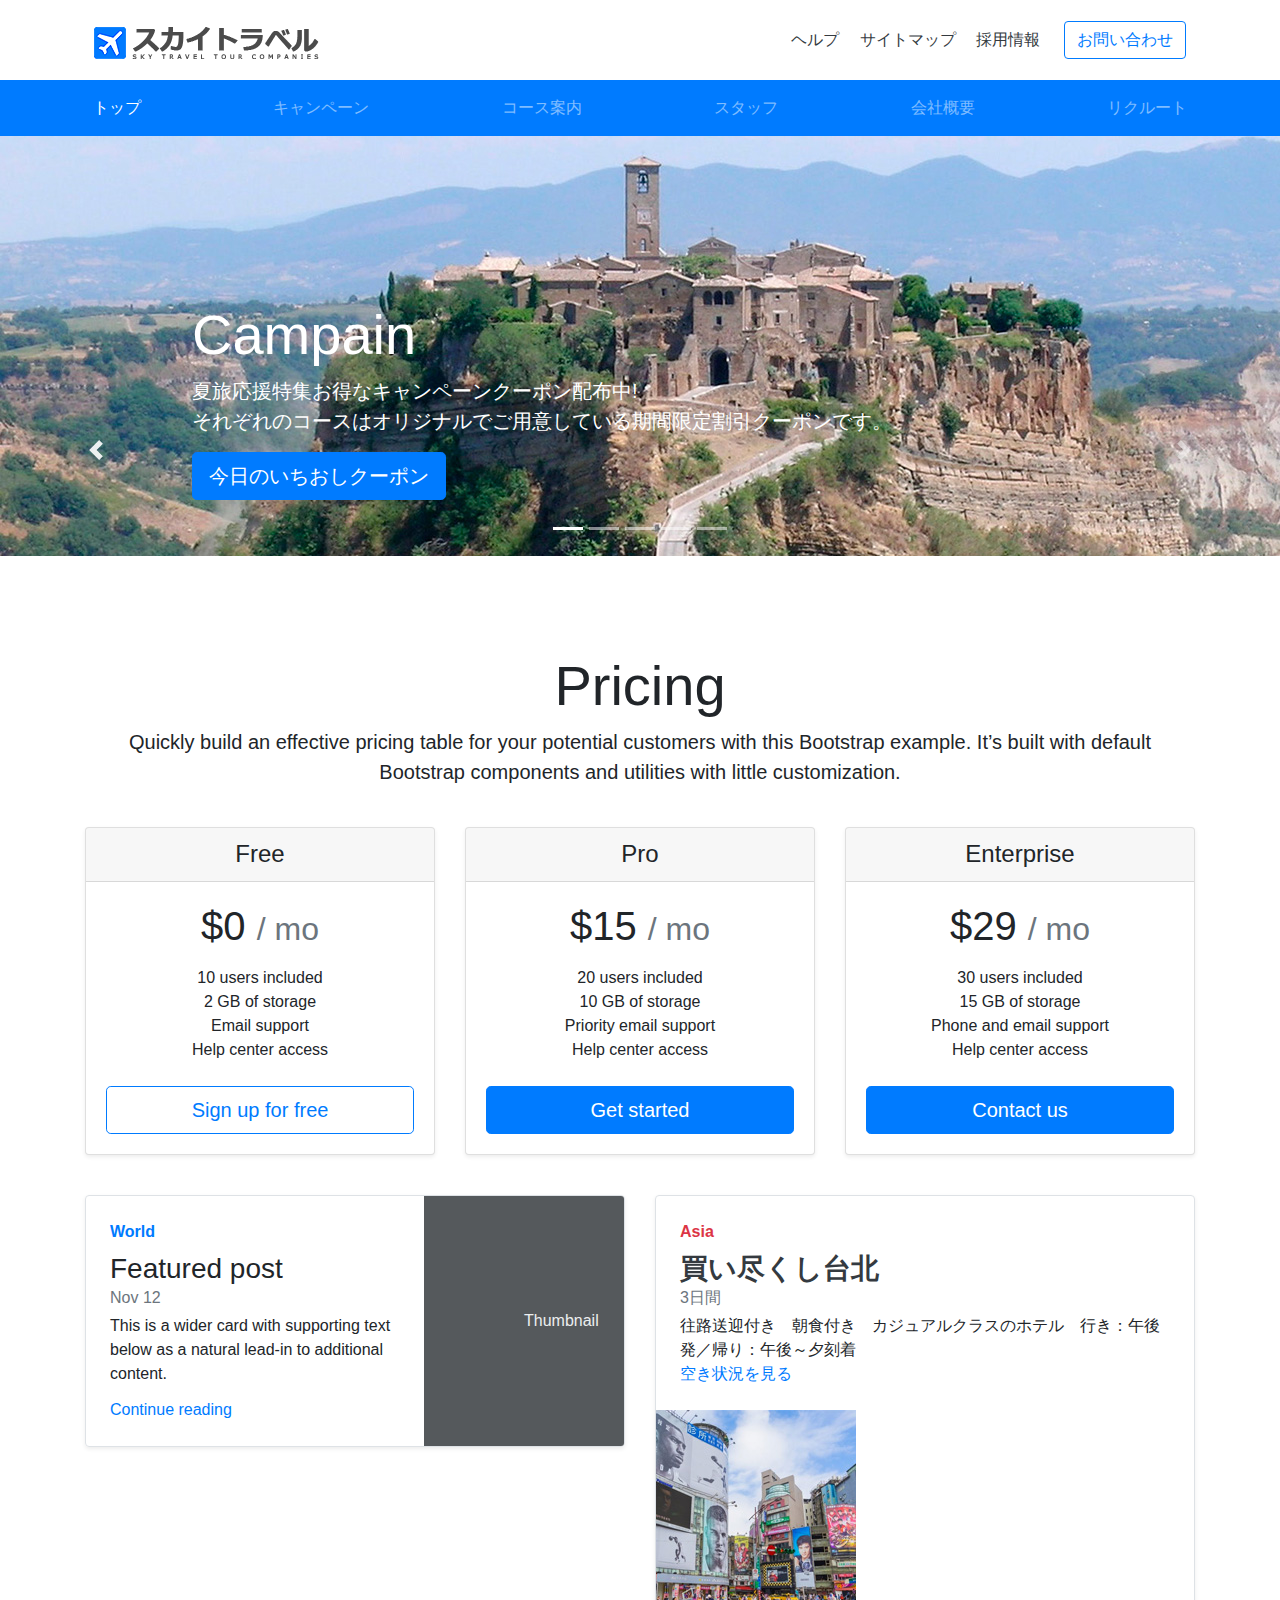
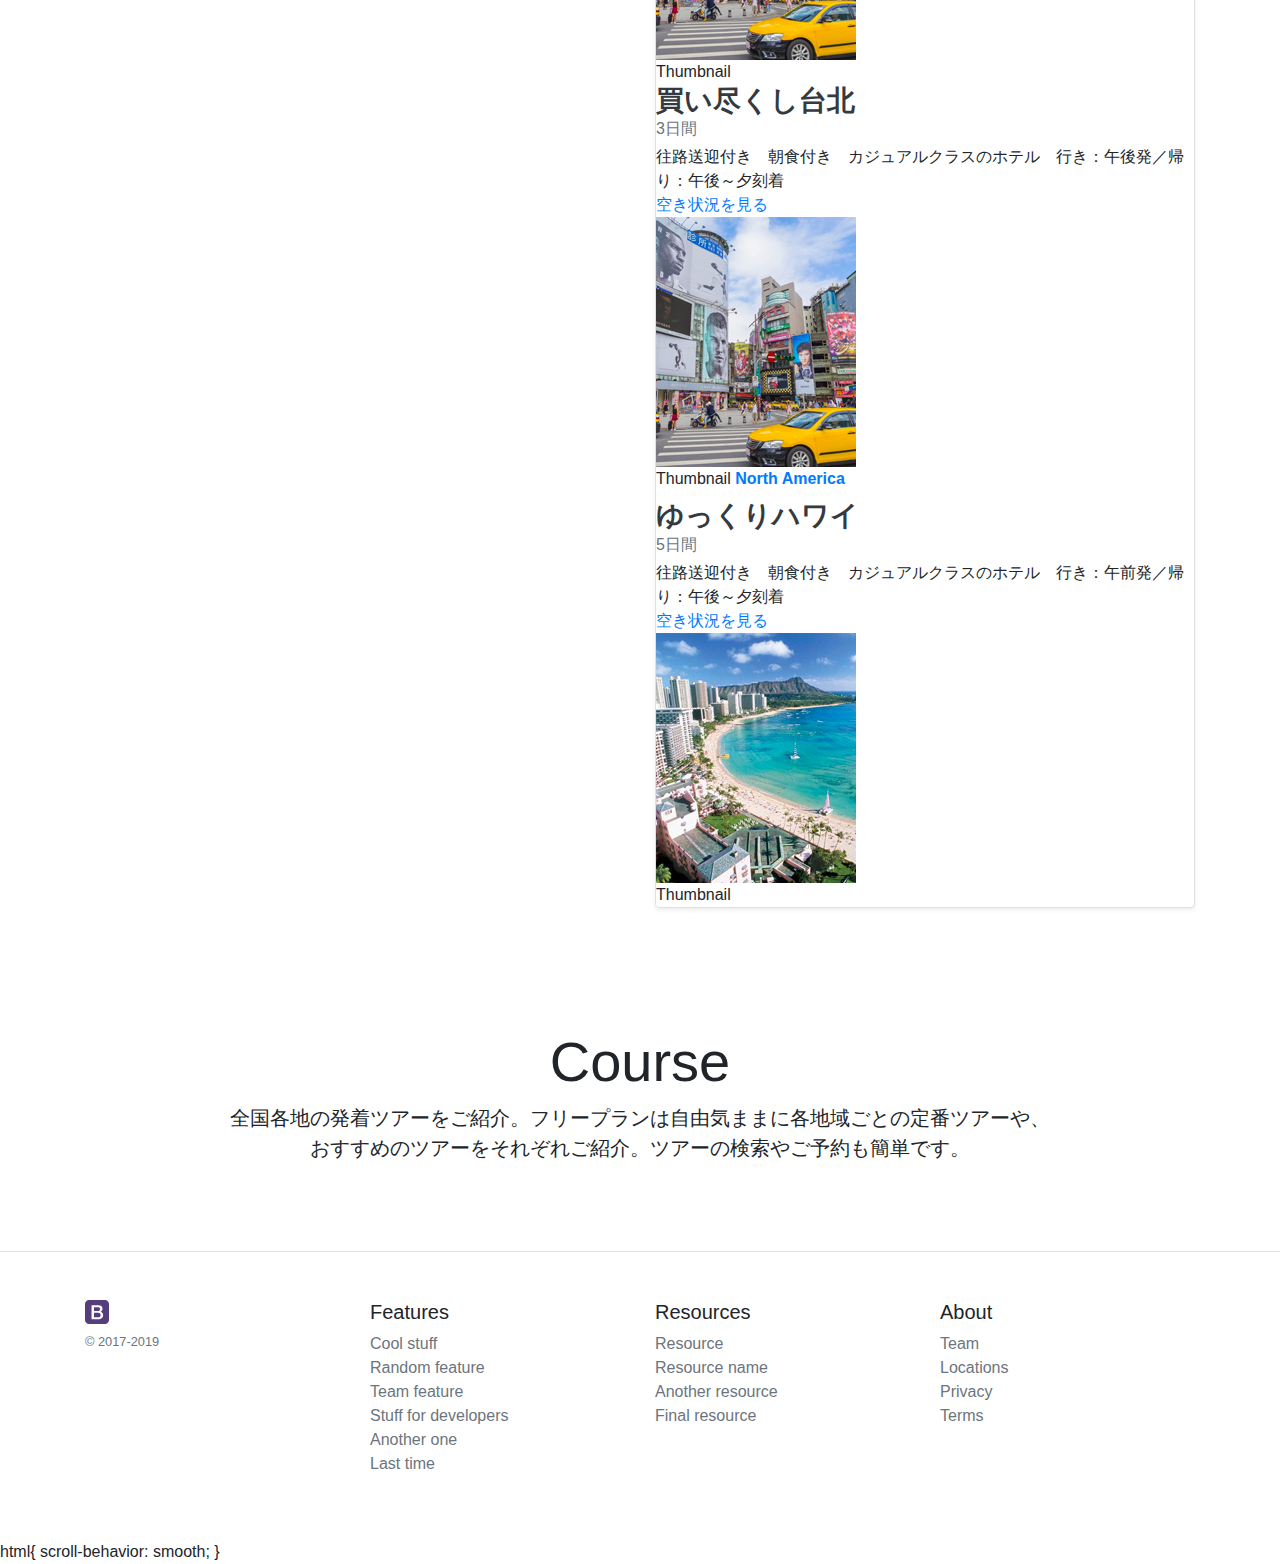
==== html/index.html @ 9938cf55 "add staff" ====
<!DOCTYPE html>
<html lang="ja">

<head>
    <meta charset="UTF-8">
    <title>SkyTravel</title>
    <meta name="viewport" content="width=device-width, initial-scale=1.0">
    <link rel="stylesheet" href="css/style.css">
    <link rel="stylesheet" href="https://maxcdn.bootstrapcdn.com/font-awesome/4.6.2/css/font-awesome.min.css" />
    <link rel="icon" type="image/png" href="images/favicon.png">
</head>

<body>
    <header>
        <div class="container d-flex flex-column flex-md-row align-items-center p-3 px-md-4">
            <h1 class="my-0 mr-md-auto font-weight-normal"><a href="#"><img src="images/logo.png" alt="スカイトラベル"></a></h1>
            <nav class="my-2 my-md-0 mr-md-3">
                <a class="p-2 text-dark" href="#">ヘルプ</a>
                <a class="p-2 text-dark" href="#">サイトマップ</a>
                <a class="p-2 text-dark" href="#">採用情報</a>
            </nav>
            <a class="btn btn-outline-primary" href="#recruit">お問い合わせ</a>
        </div>
        <nav class="navbar navbar-expand-md navbar-dark bg-primary">
            <div class="container">
                <button class="navbar-toggler" type="button" data-toggle="collapse" data-target="#navbarCollapse" aria-controls="navbarCollapse" aria-expanded="false" aria-label="Toggle navigation">
                    <span class="navbar-toggler-icon"></span>
                </button>
                <div class="collapse navbar-collapse" id="navbarCollapse">
                    <ul class="navbar-nav mx-auto d-flex justify-content-between w-100">
                        <li class="nav-item active">
                            <a class="nav-link" href="index.html">トップ</a>
                        </li>
                        <li class="nav-item">
                            <a href="#campain" class="nav-link">キャンペーン</a>
                        </li>
                        <li class="nav-item">
                            <a href="#course" class="nav-link">コース案内</a>
                        </li>
                        <li class="nav-item">
                            <a href="#staff" class="nav-link">スタッフ</a>
                        </li>
                        <li class="nav-item">
                            <a href="#corporate" class="nav-link">会社概要</a>
                        </li>
                        <li class="nav-item">
                            <a href="#recruit" class="nav-link">リクルート</a>
                        </li>
                    </ul>
                </div>
            </div>
        </nav>
    </header>
    <main>
        <div id="myCarousel" class="carousel slide" data-ride="carousel">
            <ol class="carousel-indicators">
                <li data-target="#myCarousel" data-slide-to="0" class="active"></li>
                <li data-target="#myCarousel" data-slide-to="1"></li>
                <li data-target="#myCarousel" data-slide-to="2"></li>
                <li data-target="#myCarousel" data-slide-to="3"></li>
                <li data-target="#myCarousel" data-slide-to="4"></li>
            </ol>
            <div class="carousel-inner">
                <div class="carousel-item active">
                    <img src="images/slide01.jpg" alt="First slide">
                    <div class="container">
                        <div class="carousel-caption text-left">
                            <h2 class="display-4">Campain</h2>
                            <p class="lead">夏旅応援特集お得なキャンペーンクーポン配布中!<br>それぞれのコースはオリジナルでご用意している期間限定割引クーポンです。</p>
                            <p><a class="btn btn-lg btn-primary" href="#campain" role="button">今日のいちおしクーポン</a></p>
                        </div>
                    </div>
                </div>
                <div class="carousel-item">
                    <img src="images/slide02.jpg" alt=" Second slide">
                    <div class="container">
                        <div class="carousel-caption">
                            div class="card-header">
                            <h3 class="my-0 font-weight-normal">宿泊割引</h3>
                        </div>
                        <div class="card-body">
                            <h4 class="card-title pricing-card-title font-weight-bold display-4 text-danger">3.5 <small class="text-muted"> 万円</small></h4>
                            <img src="images/campain01.jpg" alt="ヨーロッパ地域" class="img-thumbnail">
                            <ul class="list-group list-group-flush text-left mt-3 mb-4">
                                <li class="list-group-item"><span class="font-weight-bold">利用金額</span>：150,000円以上</li>
                                <li class="list-group-item"><span class="font-weight-bold">対象コース</span>：北中米地域</li>
                                <li class="list-group-item"><span class="font-weight-bold">予約対象期間</span>：20XX/05/01～</li>
                                <li class="list-group-item"><span class="font-weight-bold">対象人数</span>：5人</li>
                                <li class="list-group-item text-muted small">※プレミアム会員限定</li>
                            </ul>
                            <button type="button" class="btn btn-lg btn-block btn-outline-primary">詳細はこちら</button>
                        </div>
                    </div>
                </div>
            </div>
            <div class="carousel-item">
                <img src="images/slide03.jpg" alt="Third slide">
                <div class="container">
                    <div class="carousel-caption text-right">
                        <h2>プレミアムコンダクター</h2>
                        <p>ツアーコンダクターオブザイヤーを受賞したスタッフはお客様から高い評価をいただいております。あなたの大切な旅にプレミアムな添乗員が同行するツアーはいかがでしょう？</p>
                        <p><a class="btn btn-lg btn-primary" href="#staff" role="button">添乗員スタッフのご紹介</a></p>
                    </div>
                </div>
            </div>
            <div class="carousel-item">
                <img src="images/slide04.jpg" alt="Fourth slide">
                <div class="container">
                    <div class="carousel-caption text-right">
                        <h2>社員優遇による業績アップ</h2>
                        <p>さまざまな取り組みを行う企業が増えていますが、なかでも、ユニークな社内制度を導入し、業績アップにつなげている各部署やコースでの取り組みや工夫を紹介していきます。</p>
                        <p><a class="btn btn-lg btn-primary" href="#corporate" role="button">驚きの仕組み導入とは</a></p>
                    </div>
                </div>
            </div>
            <div class="carousel-item">
                <img src="images/slide05.jpg" alt="Fifth slide">
                <div class="container">
                    <div class="carousel-caption text-right" style="top:50px">
                        <h2>好きな気持ちが会社を創る!</h2>
                        <p>海外旅行は感動と満足を創出する大事な「人」を変革の原動力としてバックアップサポートしていきます。マーケットの構造変化に柔軟に呼応しながらチャレンジ精神旺盛な方を募集いたします。</p>
                        <p><a class="btn btn-lg btn-primary" href="#recruit" role="button">さまざまな採用形態を確認</a></p>
                    </div>
                </div>
            </div>
        </div>
        <a class="carousel-control-prev" href="#myCarousel" role="button" data-slide="prev">
            <span class="carousel-control-prev-icon" aria-hidden="true"></span>
            <span class="sr-only">Previous</span>
        </a>
        <a class="carousel-control-next" href="#myCarousel" role="button" data-slide="next">
            <span class="carousel-control-next-icon" aria-hidden="true"></span>
            <span class="sr-only">Next</span>
        </a>
        </div>
        <section class="container my-5" id="campain">
            <div class="pricing-header px-3 py-3 pt-md-5 pb-md-4 mx-auto text-center">
                <h1 class="display-4">Pricing</h1>
                <p class="lead">Quickly build an effective pricing table for your potential customers with this Bootstrap example. It’s built with default Bootstrap components and utilities with little customization.</p>
            </div>
            <div class="card-deck mb-3 text-center">
                <div class="card mb-4 shadow-sm">
                    <div class="card-header">
                        <h4 class="my-0 font-weight-normal">Free</h4>
                    </div>
                    <div class="card-body">
                        <h1 class="card-title pricing-card-title">$0 <small class="text-muted">/ mo</small></h1>
                        <ul class="list-unstyled mt-3 mb-4">
                            <li>10 users included</li>
                            <li>2 GB of storage</li>
                            <li>Email support</li>
                            <li>Help center access</li>
                        </ul>
                        <button type="button" class="btn btn-lg btn-block btn-outline-primary">Sign up for free</button>
                    </div>
                </div>
                <div class="card mb-4 shadow-sm">
                    <div class="card-header">
                        <h4 class="my-0 font-weight-normal">Pro</h4>
                    </div>
                    <div class="card-body">
                        <h1 class="card-title pricing-card-title">$15 <small class="text-muted">/ mo</small></h1>
                        <ul class="list-unstyled mt-3 mb-4">
                            <li>20 users included</li>
                            <li>10 GB of storage</li>
                            <li>Priority email support</li>
                            <li>Help center access</li>
                        </ul>
                        <button type="button" class="btn btn-lg btn-block btn-primary">Get started</button>
                    </div>
                </div>
                <div class="card mb-4 shadow-sm">
                    <div class="card-header">
                        <h4 class="my-0 font-weight-normal">Enterprise</h4>
                    </div>
                    <div class="card-body">
                        <h1 class="card-title pricing-card-title">$29 <small class="text-muted">/ mo</small></h1>
                        <ul class="list-unstyled mt-3 mb-4">
                            <li>30 users included</li>
                            <li>15 GB of storage</li>
                            <li>Phone and email support</li>
                            <li>Help center access</li>
                        </ul>
                        <button type="button" class="btn btn-lg btn-block btn-primary">Contact us</button>
                    </div>
                </div>
            </div>
            <div class="row mb-2">
                <div class="col-md-6">
                    <div class="row no-gutters border rounded overflow-hidden flex-md-row mb-4 shadow-sm h-md-250 position-relative">
                        <div class="col p-4 d-flex flex-column position-static">
                            <strong class="d-inline-block mb-2 text-primary">World</strong>
                            <h3 class="mb-0">Featured post</h3>
                            <div class="mb-1 text-muted">Nov 12</div>
                            <p class="card-text mb-auto">This is a wider card with supporting text below as a natural lead-in to additional content.</p>
                            <a href="#" class="stretched-link">Continue reading</a>
                        </div>
                        <div class="col-auto d-none d-lg-block">
                            <svg class="bd-placeholder-img" width="200" height="250" xmlns="http://www.w3.org/2000/svg" preserveAspectRatio="xMidYMid slice" focusable="false" role="img" aria-label="Placeholder: Thumbnail">
                                <title>Placeholder</title>
                                <rect width="100%" height="100%" fill="#55595c" /><text x="50%" y="50%" fill="#eceeef" dy=".3em">Thumbnail</text>
                            </svg>
                        </div>
                    </div>
                </div>
                <div class="col-md-6">
                    <div class="row no-gutters border rounded overflow-hidden flex-md-row mb-4 shadow-sm h-md-250 position-relative">
                        <div class="col p-4 d-flex flex-column position-static">
                            <strong class="d-inline-block mb-2 text-danger">Asia</strong>
                            <h3 class="mb-0">
                                <a class="text-dark font-weight-bold" href="#">買い尽くし台北</a>
                            </h3>
                            <div class="mb-1 text-muted">3日間</div>
                            <p class="card-text mb-auto">往路送迎付き　朝食付き　カジュアルクラスのホテル　行き：午後発／帰り：午後～夕刻着</p>
                            <a href="#">空き状況を見る</a>
                        </div>
                        <div class="col-auto d-none d-lg-block">
                            <img class="card-img-right flex-auto d-none d-lg-block" src="images/course01.jpg" alt="台北">
                            <title>Placeholder</title>
                            <rect width="100%" height="100%" fill="#55595c" /><text x="50%" y="50%" fill="#eceeef" dy=".3em">Thumbnail</text>
                            <h3 class="mb-0">
                                <a class="text-dark font-weight-bold" href="#">買い尽くし台北</a>
                            </h3>
                            <div class="mb-1 text-muted">3日間</div>
                            <p class="card-text mb-auto">往路送迎付き　朝食付き　カジュアルクラスのホテル　行き：午後発／帰り：午後～夕刻着</p>
                            <a href="#">空き状況を見る</a>
                        </div>
                        <div class="col-auto d-none d-lg-block">
                            <img class="card-img-right flex-auto d-none d-lg-block" src="images/course01.jpg" alt="台北">
                            <title>Placeholder</title>
                            <rect width="100%" height="100%" fill="#55595c" /><text x="50%" y="50%" fill="#eceeef" dy=".3em">Thumbnail</text>
                            <strong class="d-inline-block mb-2 text-primary">North America</strong>
                            <h3 class="mb-0">
                                <a class="text-dark font-weight-bold" href="#">ゆっくりハワイ</a>
                            </h3>
                            <div class="mb-1 text-muted">5日間</div>
                            <p class="card-text mb-auto">往路送迎付き　朝食付き　カジュアルクラスのホテル　行き：午前発／帰り：午後～夕刻着</p>
                            <a href="#">空き状況を見る</a>
                        </div>
                        <div class="col-auto d-none d-lg-block">
                            <img class="card-img-right flex-auto d-none d-lg-block" src="images/course02.jpg" alt="ハワイ">
                            <title>Placeholder</title>
                            <rect width="100%" height="100%" fill="#55595c" /><text x="50%" y="50%" fill="#eceeef" dy=".3em">Thumbnail</text>
                        </div>
                    </div>
                </div>
            </div>
        </section>
        <section class="container my-5" id="course">
            <div class="pricing-header px-3 py-3 pt-md-5 pb-md-4 mx-auto text-center">
                <h2 class="display-4">Course</h2>
                <p class="lead">全国各地の発着ツアーをご紹介。フリープランは自由気ままに各地域ごとの定番ツアーや、<br>おすすめのツアーをそれぞれご紹介。ツアーの検索やご予約も簡単です。</p>
            </div>
    </main>
    <footer class="pt-4 my-md-5 pt-md-5 border-top">
        <div class="container">
            <div class="row">
                <div class="col-12 col-md">
                    <img class="mb-2" src="images/bootstrap-solid.svg" alt="" width="24" height="24">
                    <small class="d-block mb-3 text-muted">&copy; 2017-2019</small>
                </div>
                <div class="col-6 col-md">
                    <h5>Features</h5>
                    <ul class="list-unstyled text-small">
                        <li><a class="text-muted" href="#">Cool stuff</a></li>
                        <li><a class="text-muted" href="#">Random feature</a></li>
                        <li><a class="text-muted" href="#">Team feature</a></li>
                        <li><a class="text-muted" href="#">Stuff for developers</a></li>
                        <li><a class="text-muted" href="#">Another one</a></li>
                        <li><a class="text-muted" href="#">Last time</a></li>
                    </ul>
                </div>
                <div class="col-6 col-md">
                    <h5>Resources</h5>
                    <ul class="list-unstyled text-small">
                        <li><a class="text-muted" href="#">Resource</a></li>
                        <li><a class="text-muted" href="#">Resource name</a></li>
                        <li><a class="text-muted" href="#">Another resource</a></li>
                        <li><a class="text-muted" href="#">Final resource</a></li>
                    </ul>
                </div>
                <div class="col-6 col-md">
                    <h5>About</h5>
                    <ul class="list-unstyled text-small">
                        <li><a class="text-muted" href="#">Team</a></li>
                        <li><a class="text-muted" href="#">Locations</a></li>
                        <li><a class="text-muted" href="#">Privacy</a></li>
                        <li><a class="text-muted" href="#">Terms</a></li>
                    </ul>
                </div>
            </div>
        </div>
    </footer>
    <script src="https://ajax.googleapis.com/ajax/libs/jquery/3.3.1/jquery.min.js">
    </script>
    <script src="js/bootstrap.bundle.min.js"></script>
    html{
    scroll-behavior: smooth;
    }
</body>

</html>
---- html/css/style.css ----
@import url("https://fonts.googleapis.com/css?family=Raleway:400,700&display=swap");/*!
 * Bootstrap v4.4.1 (https://getbootstrap.com/)
 * Copyright 2011-2019 The Bootstrap Authors
 * Copyright 2011-2019 Twitter, Inc.
 * Licensed under MIT (https://github.com/twbs/bootstrap/blob/master/LICENSE)
 */:root{--blue: #007bff;--indigo: #6610f2;--purple: #6f42c1;--pink: #e83e8c;--red: #dc3545;--orange: #fd7e14;--yellow: #ffc107;--green: #28a745;--teal: #20c997;--cyan: #17a2b8;--white: #fff;--gray: #6c757d;--gray-dark: #343a40;--primary: #007bff;--secondary: #6c757d;--success: #28a745;--info: #17a2b8;--warning: #ffc107;--danger: #dc3545;--light: #f8f9fa;--dark: #343a40;--breakpoint-xs: 0;--breakpoint-sm: 576px;--breakpoint-md: 768px;--breakpoint-lg: 992px;--breakpoint-xl: 1200px;--font-family-sans-serif: -apple-system, BlinkMacSystemFont, "Segoe UI", Roboto, "Helvetica Neue", Arial, "Noto Sans", sans-serif, "Apple Color Emoji", "Segoe UI Emoji", "Segoe UI Symbol", "Noto Color Emoji";--font-family-monospace: SFMono-Regular, Menlo, Monaco, Consolas, "Liberation Mono", "Courier New", monospace}*,*::before,*::after{box-sizing:border-box}html{font-family:sans-serif;line-height:1.15;-webkit-text-size-adjust:100%;-webkit-tap-highlight-color:rgba(0,0,0,0)}article,aside,figcaption,figure,footer,header,hgroup,main,nav,section{display:block}body{margin:0;font-family:-apple-system,BlinkMacSystemFont,"Segoe UI",Roboto,"Helvetica Neue",Arial,"Noto Sans",sans-serif,"Apple Color Emoji","Segoe UI Emoji","Segoe UI Symbol","Noto Color Emoji";font-size:1rem;font-weight:400;line-height:1.5;color:#212529;text-align:left;background-color:#fff}[tabindex="-1"]:focus:not(:focus-visible){outline:0 !important}hr{box-sizing:content-box;height:0;overflow:visible}h1,h2,h3,h4,h5,h6{margin-top:0;margin-bottom:.5rem}p{margin-top:0;margin-bottom:1rem}abbr[title],abbr[data-original-title]{text-decoration:underline;text-decoration:underline dotted;cursor:help;border-bottom:0;text-decoration-skip-ink:none}address{margin-bottom:1rem;font-style:normal;line-height:inherit}ol,ul,dl{margin-top:0;margin-bottom:1rem}ol ol,ul ul,ol ul,ul ol{margin-bottom:0}dt{font-weight:700}dd{margin-bottom:.5rem;margin-left:0}blockquote{margin:0 0 1rem}b,strong{font-weight:bolder}small{font-size:80%}sub,sup{position:relative;font-size:75%;line-height:0;vertical-align:baseline}sub{bottom:-.25em}sup{top:-.5em}a{color:#007bff;text-decoration:none;background-color:transparent}a:hover{color:#0056b3;text-decoration:underline}a:not([href]){color:inherit;text-decoration:none}a:not([href]):hover{color:inherit;text-decoration:none}pre,code,kbd,samp{font-family:SFMono-Regular,Menlo,Monaco,Consolas,"Liberation Mono","Courier New",monospace;font-size:1em}pre{margin-top:0;margin-bottom:1rem;overflow:auto}figure{margin:0 0 1rem}img{vertical-align:middle;border-style:none}svg{overflow:hidden;vertical-align:middle}table{border-collapse:collapse}caption{padding-top:.75rem;padding-bottom:.75rem;color:#6c757d;text-align:left;caption-side:bottom}th{text-align:inherit}label{display:inline-block;margin-bottom:.5rem}button{border-radius:0}button:focus{outline:1px dotted;outline:5px auto -webkit-focus-ring-color}input,button,select,optgroup,textarea{margin:0;font-family:inherit;font-size:inherit;line-height:inherit}button,input{overflow:visible}button,select{text-transform:none}select{word-wrap:normal}button,[type="button"],[type="reset"],[type="submit"]{-webkit-appearance:button}button:not(:disabled),[type="button"]:not(:disabled),[type="reset"]:not(:disabled),[type="submit"]:not(:disabled){cursor:pointer}button::-moz-focus-inner,[type="button"]::-moz-focus-inner,[type="reset"]::-moz-focus-inner,[type="submit"]::-moz-focus-inner{padding:0;border-style:none}input[type="radio"],input[type="checkbox"]{box-sizing:border-box;padding:0}input[type="date"],input[type="time"],input[type="datetime-local"],input[type="month"]{-webkit-appearance:listbox}textarea{overflow:auto;resize:vertical}fieldset{min-width:0;padding:0;margin:0;border:0}legend{display:block;width:100%;max-width:100%;padding:0;margin-bottom:.5rem;font-size:1.5rem;line-height:inherit;color:inherit;white-space:normal}progress{vertical-align:baseline}[type="number"]::-webkit-inner-spin-button,[type="number"]::-webkit-outer-spin-button{height:auto}[type="search"]{outline-offset:-2px;-webkit-appearance:none}[type="search"]::-webkit-search-decoration{-webkit-appearance:none}::-webkit-file-upload-button{font:inherit;-webkit-appearance:button}output{display:inline-block}summary{display:list-item;cursor:pointer}template{display:none}[hidden]{display:none !important}h1,h2,h3,h4,h5,h6,.h1,.h2,.h3,.h4,.h5,.h6{margin-bottom:.5rem;font-weight:500;line-height:1.2}h1,.h1{font-size:2.5rem}h2,.h2{font-size:2rem}h3,.h3{font-size:1.75rem}h4,.h4{font-size:1.5rem}h5,.h5{font-size:1.25rem}h6,.h6{font-size:1rem}.lead{font-size:1.25rem;font-weight:300}.display-1{font-size:6rem;font-weight:300;line-height:1.2}.display-2{font-size:5.5rem;font-weight:300;line-height:1.2}.display-3{font-size:4.5rem;font-weight:300;line-height:1.2}.display-4{font-size:3.5rem;font-weight:300;line-height:1.2}hr{margin-top:1rem;margin-bottom:1rem;border:0;border-top:1px solid rgba(0,0,0,0.1)}small,.small{font-size:80%;font-weight:400}mark,.mark{padding:.2em;background-color:#fcf8e3}.list-unstyled{padding-left:0;list-style:none}.list-inline{padding-left:0;list-style:none}.list-inline-item{display:inline-block}.list-inline-item:not(:last-child){margin-right:.5rem}.initialism{font-size:90%;text-transform:uppercase}.blockquote{margin-bottom:1rem;font-size:1.25rem}.blockquote-footer{display:block;font-size:80%;color:#6c757d}.blockquote-footer::before{content:"\2014\00A0"}.img-fluid{max-width:100%;height:auto}.img-thumbnail{padding:.25rem;background-color:#fff;border:1px solid #dee2e6;border-radius:.25rem;max-width:100%;height:auto}.figure{display:inline-block}.figure-img{margin-bottom:.5rem;line-height:1}.figure-caption{font-size:90%;color:#6c757d}code{font-size:87.5%;color:#e83e8c;word-wrap:break-word}a>code{color:inherit}kbd{padding:.2rem .4rem;font-size:87.5%;color:#fff;background-color:#212529;border-radius:.2rem}kbd kbd{padding:0;font-size:100%;font-weight:700}pre{display:block;font-size:87.5%;color:#212529}pre code{font-size:inherit;color:inherit;word-break:normal}.pre-scrollable{max-height:340px;overflow-y:scroll}.container{width:100%;padding-right:15px;padding-left:15px;margin-right:auto;margin-left:auto}@media (min-width: 576px){.container{max-width:540px}}@media (min-width: 768px){.container{max-width:720px}}@media (min-width: 992px){.container{max-width:960px}}@media (min-width: 1200px){.container{max-width:1140px}}.container-fluid,.container-sm,.container-md,.container-lg,.container-xl{width:100%;padding-right:15px;padding-left:15px;margin-right:auto;margin-left:auto}@media (min-width: 576px){.container,.container-sm{max-width:540px}}@media (min-width: 768px){.container,.container-sm,.container-md{max-width:720px}}@media (min-width: 992px){.container,.container-sm,.container-md,.container-lg{max-width:960px}}@media (min-width: 1200px){.container,.container-sm,.container-md,.container-lg,.container-xl{max-width:1140px}}.row{display:flex;flex-wrap:wrap;margin-right:-15px;margin-left:-15px}.no-gutters{margin-right:0;margin-left:0}.no-gutters>.col,.no-gutters>[class*="col-"]{padding-right:0;padding-left:0}.col-1,.col-2,.col-3,.col-4,.col-5,.col-6,.col-7,.col-8,.col-9,.col-10,.col-11,.col-12,.col,.col-auto,.col-sm-1,.col-sm-2,.col-sm-3,.col-sm-4,.col-sm-5,.col-sm-6,.col-sm-7,.col-sm-8,.col-sm-9,.col-sm-10,.col-sm-11,.col-sm-12,.col-sm,.col-sm-auto,.col-md-1,.col-md-2,.col-md-3,.col-md-4,.col-md-5,.col-md-6,.col-md-7,.col-md-8,.col-md-9,.col-md-10,.col-md-11,.col-md-12,.col-md,.col-md-auto,.col-lg-1,.col-lg-2,.col-lg-3,.col-lg-4,.col-lg-5,.col-lg-6,.col-lg-7,.col-lg-8,.col-lg-9,.col-lg-10,.col-lg-11,.col-lg-12,.col-lg,.col-lg-auto,.col-xl-1,.col-xl-2,.col-xl-3,.col-xl-4,.col-xl-5,.col-xl-6,.col-xl-7,.col-xl-8,.col-xl-9,.col-xl-10,.col-xl-11,.col-xl-12,.col-xl,.col-xl-auto{position:relative;width:100%;padding-right:15px;padding-left:15px}.col{flex-basis:0;flex-grow:1;max-width:100%}.row-cols-1>*{flex:0 0 100%;max-width:100%}.row-cols-2>*{flex:0 0 50%;max-width:50%}.row-cols-3>*{flex:0 0 33.33333%;max-width:33.33333%}.row-cols-4>*{flex:0 0 25%;max-width:25%}.row-cols-5>*{flex:0 0 20%;max-width:20%}.row-cols-6>*{flex:0 0 16.66667%;max-width:16.66667%}.col-auto{flex:0 0 auto;width:auto;max-width:100%}.col-1{flex:0 0 8.33333%;max-width:8.33333%}.col-2{flex:0 0 16.66667%;max-width:16.66667%}.col-3{flex:0 0 25%;max-width:25%}.col-4{flex:0 0 33.33333%;max-width:33.33333%}.col-5{flex:0 0 41.66667%;max-width:41.66667%}.col-6{flex:0 0 50%;max-width:50%}.col-7{flex:0 0 58.33333%;max-width:58.33333%}.col-8{flex:0 0 66.66667%;max-width:66.66667%}.col-9{flex:0 0 75%;max-width:75%}.col-10{flex:0 0 83.33333%;max-width:83.33333%}.col-11{flex:0 0 91.66667%;max-width:91.66667%}.col-12{flex:0 0 100%;max-width:100%}.order-first{order:-1}.order-last{order:13}.order-0{order:0}.order-1{order:1}.order-2{order:2}.order-3{order:3}.order-4{order:4}.order-5{order:5}.order-6{order:6}.order-7{order:7}.order-8{order:8}.order-9{order:9}.order-10{order:10}.order-11{order:11}.order-12{order:12}.offset-1{margin-left:8.33333%}.offset-2{margin-left:16.66667%}.offset-3{margin-left:25%}.offset-4{margin-left:33.33333%}.offset-5{margin-left:41.66667%}.offset-6{margin-left:50%}.offset-7{margin-left:58.33333%}.offset-8{margin-left:66.66667%}.offset-9{margin-left:75%}.offset-10{margin-left:83.33333%}.offset-11{margin-left:91.66667%}@media (min-width: 576px){.col-sm{flex-basis:0;flex-grow:1;max-width:100%}.row-cols-sm-1>*{flex:0 0 100%;max-width:100%}.row-cols-sm-2>*{flex:0 0 50%;max-width:50%}.row-cols-sm-3>*{flex:0 0 33.33333%;max-width:33.33333%}.row-cols-sm-4>*{flex:0 0 25%;max-width:25%}.row-cols-sm-5>*{flex:0 0 20%;max-width:20%}.row-cols-sm-6>*{flex:0 0 16.66667%;max-width:16.66667%}.col-sm-auto{flex:0 0 auto;width:auto;max-width:100%}.col-sm-1{flex:0 0 8.33333%;max-width:8.33333%}.col-sm-2{flex:0 0 16.66667%;max-width:16.66667%}.col-sm-3{flex:0 0 25%;max-width:25%}.col-sm-4{flex:0 0 33.33333%;max-width:33.33333%}.col-sm-5{flex:0 0 41.66667%;max-width:41.66667%}.col-sm-6{flex:0 0 50%;max-width:50%}.col-sm-7{flex:0 0 58.33333%;max-width:58.33333%}.col-sm-8{flex:0 0 66.66667%;max-width:66.66667%}.col-sm-9{flex:0 0 75%;max-width:75%}.col-sm-10{flex:0 0 83.33333%;max-width:83.33333%}.col-sm-11{flex:0 0 91.66667%;max-width:91.66667%}.col-sm-12{flex:0 0 100%;max-width:100%}.order-sm-first{order:-1}.order-sm-last{order:13}.order-sm-0{order:0}.order-sm-1{order:1}.order-sm-2{order:2}.order-sm-3{order:3}.order-sm-4{order:4}.order-sm-5{order:5}.order-sm-6{order:6}.order-sm-7{order:7}.order-sm-8{order:8}.order-sm-9{order:9}.order-sm-10{order:10}.order-sm-11{order:11}.order-sm-12{order:12}.offset-sm-0{margin-left:0}.offset-sm-1{margin-left:8.33333%}.offset-sm-2{margin-left:16.66667%}.offset-sm-3{margin-left:25%}.offset-sm-4{margin-left:33.33333%}.offset-sm-5{margin-left:41.66667%}.offset-sm-6{margin-left:50%}.offset-sm-7{margin-left:58.33333%}.offset-sm-8{margin-left:66.66667%}.offset-sm-9{margin-left:75%}.offset-sm-10{margin-left:83.33333%}.offset-sm-11{margin-left:91.66667%}}@media (min-width: 768px){.col-md{flex-basis:0;flex-grow:1;max-width:100%}.row-cols-md-1>*{flex:0 0 100%;max-width:100%}.row-cols-md-2>*{flex:0 0 50%;max-width:50%}.row-cols-md-3>*{flex:0 0 33.33333%;max-width:33.33333%}.row-cols-md-4>*{flex:0 0 25%;max-width:25%}.row-cols-md-5>*{flex:0 0 20%;max-width:20%}.row-cols-md-6>*{flex:0 0 16.66667%;max-width:16.66667%}.col-md-auto{flex:0 0 auto;width:auto;max-width:100%}.col-md-1{flex:0 0 8.33333%;max-width:8.33333%}.col-md-2{flex:0 0 16.66667%;max-width:16.66667%}.col-md-3{flex:0 0 25%;max-width:25%}.col-md-4{flex:0 0 33.33333%;max-width:33.33333%}.col-md-5{flex:0 0 41.66667%;max-width:41.66667%}.col-md-6{flex:0 0 50%;max-width:50%}.col-md-7{flex:0 0 58.33333%;max-width:58.33333%}.col-md-8{flex:0 0 66.66667%;max-width:66.66667%}.col-md-9{flex:0 0 75%;max-width:75%}.col-md-10{flex:0 0 83.33333%;max-width:83.33333%}.col-md-11{flex:0 0 91.66667%;max-width:91.66667%}.col-md-12{flex:0 0 100%;max-width:100%}.order-md-first{order:-1}.order-md-last{order:13}.order-md-0{order:0}.order-md-1{order:1}.order-md-2{order:2}.order-md-3{order:3}.order-md-4{order:4}.order-md-5{order:5}.order-md-6{order:6}.order-md-7{order:7}.order-md-8{order:8}.order-md-9{order:9}.order-md-10{order:10}.order-md-11{order:11}.order-md-12{order:12}.offset-md-0{margin-left:0}.offset-md-1{margin-left:8.33333%}.offset-md-2{margin-left:16.66667%}.offset-md-3{margin-left:25%}.offset-md-4{margin-left:33.33333%}.offset-md-5{margin-left:41.66667%}.offset-md-6{margin-left:50%}.offset-md-7{margin-left:58.33333%}.offset-md-8{margin-left:66.66667%}.offset-md-9{margin-left:75%}.offset-md-10{margin-left:83.33333%}.offset-md-11{margin-left:91.66667%}}@media (min-width: 992px){.col-lg{flex-basis:0;flex-grow:1;max-width:100%}.row-cols-lg-1>*{flex:0 0 100%;max-width:100%}.row-cols-lg-2>*{flex:0 0 50%;max-width:50%}.row-cols-lg-3>*{flex:0 0 33.33333%;max-width:33.33333%}.row-cols-lg-4>*{flex:0 0 25%;max-width:25%}.row-cols-lg-5>*{flex:0 0 20%;max-width:20%}.row-cols-lg-6>*{flex:0 0 16.66667%;max-width:16.66667%}.col-lg-auto{flex:0 0 auto;width:auto;max-width:100%}.col-lg-1{flex:0 0 8.33333%;max-width:8.33333%}.col-lg-2{flex:0 0 16.66667%;max-width:16.66667%}.col-lg-3{flex:0 0 25%;max-width:25%}.col-lg-4{flex:0 0 33.33333%;max-width:33.33333%}.col-lg-5{flex:0 0 41.66667%;max-width:41.66667%}.col-lg-6{flex:0 0 50%;max-width:50%}.col-lg-7{flex:0 0 58.33333%;max-width:58.33333%}.col-lg-8{flex:0 0 66.66667%;max-width:66.66667%}.col-lg-9{flex:0 0 75%;max-width:75%}.col-lg-10{flex:0 0 83.33333%;max-width:83.33333%}.col-lg-11{flex:0 0 91.66667%;max-width:91.66667%}.col-lg-12{flex:0 0 100%;max-width:100%}.order-lg-first{order:-1}.order-lg-last{order:13}.order-lg-0{order:0}.order-lg-1{order:1}.order-lg-2{order:2}.order-lg-3{order:3}.order-lg-4{order:4}.order-lg-5{order:5}.order-lg-6{order:6}.order-lg-7{order:7}.order-lg-8{order:8}.order-lg-9{order:9}.order-lg-10{order:10}.order-lg-11{order:11}.order-lg-12{order:12}.offset-lg-0{margin-left:0}.offset-lg-1{margin-left:8.33333%}.offset-lg-2{margin-left:16.66667%}.offset-lg-3{margin-left:25%}.offset-lg-4{margin-left:33.33333%}.offset-lg-5{margin-left:41.66667%}.offset-lg-6{margin-left:50%}.offset-lg-7{margin-left:58.33333%}.offset-lg-8{margin-left:66.66667%}.offset-lg-9{margin-left:75%}.offset-lg-10{margin-left:83.33333%}.offset-lg-11{margin-left:91.66667%}}@media (min-width: 1200px){.col-xl{flex-basis:0;flex-grow:1;max-width:100%}.row-cols-xl-1>*{flex:0 0 100%;max-width:100%}.row-cols-xl-2>*{flex:0 0 50%;max-width:50%}.row-cols-xl-3>*{flex:0 0 33.33333%;max-width:33.33333%}.row-cols-xl-4>*{flex:0 0 25%;max-width:25%}.row-cols-xl-5>*{flex:0 0 20%;max-width:20%}.row-cols-xl-6>*{flex:0 0 16.66667%;max-width:16.66667%}.col-xl-auto{flex:0 0 auto;width:auto;max-width:100%}.col-xl-1{flex:0 0 8.33333%;max-width:8.33333%}.col-xl-2{flex:0 0 16.66667%;max-width:16.66667%}.col-xl-3{flex:0 0 25%;max-width:25%}.col-xl-4{flex:0 0 33.33333%;max-width:33.33333%}.col-xl-5{flex:0 0 41.66667%;max-width:41.66667%}.col-xl-6{flex:0 0 50%;max-width:50%}.col-xl-7{flex:0 0 58.33333%;max-width:58.33333%}.col-xl-8{flex:0 0 66.66667%;max-width:66.66667%}.col-xl-9{flex:0 0 75%;max-width:75%}.col-xl-10{flex:0 0 83.33333%;max-width:83.33333%}.col-xl-11{flex:0 0 91.66667%;max-width:91.66667%}.col-xl-12{flex:0 0 100%;max-width:100%}.order-xl-first{order:-1}.order-xl-last{order:13}.order-xl-0{order:0}.order-xl-1{order:1}.order-xl-2{order:2}.order-xl-3{order:3}.order-xl-4{order:4}.order-xl-5{order:5}.order-xl-6{order:6}.order-xl-7{order:7}.order-xl-8{order:8}.order-xl-9{order:9}.order-xl-10{order:10}.order-xl-11{order:11}.order-xl-12{order:12}.offset-xl-0{margin-left:0}.offset-xl-1{margin-left:8.33333%}.offset-xl-2{margin-left:16.66667%}.offset-xl-3{margin-left:25%}.offset-xl-4{margin-left:33.33333%}.offset-xl-5{margin-left:41.66667%}.offset-xl-6{margin-left:50%}.offset-xl-7{margin-left:58.33333%}.offset-xl-8{margin-left:66.66667%}.offset-xl-9{margin-left:75%}.offset-xl-10{margin-left:83.33333%}.offset-xl-11{margin-left:91.66667%}}.table{width:100%;margin-bottom:1rem;color:#212529}.table th,.table td{padding:.75rem;vertical-align:top;border-top:1px solid #dee2e6}.table thead th{vertical-align:bottom;border-bottom:2px solid #dee2e6}.table tbody+tbody{border-top:2px solid #dee2e6}.table-sm th,.table-sm td{padding:.3rem}.table-bordered{border:1px solid #dee2e6}.table-bordered th,.table-bordered td{border:1px solid #dee2e6}.table-bordered thead th,.table-bordered thead td{border-bottom-width:2px}.table-borderless th,.table-borderless td,.table-borderless thead th,.table-borderless tbody+tbody{border:0}.table-striped tbody tr:nth-of-type(odd){background-color:rgba(0,0,0,0.05)}.table-hover tbody tr:hover{color:#212529;background-color:rgba(0,0,0,0.075)}.table-primary,.table-primary>th,.table-primary>td{background-color:#b8daff}.table-primary th,.table-primary td,.table-primary thead th,.table-primary tbody+tbody{border-color:#7abaff}.table-hover .table-primary:hover{background-color:#9fcdff}.table-hover .table-primary:hover>td,.table-hover .table-primary:hover>th{background-color:#9fcdff}.table-secondary,.table-secondary>th,.table-secondary>td{background-color:#d6d8db}.table-secondary th,.table-secondary td,.table-secondary thead th,.table-secondary tbody+tbody{border-color:#b3b7bb}.table-hover .table-secondary:hover{background-color:#c8cbcf}.table-hover .table-secondary:hover>td,.table-hover .table-secondary:hover>th{background-color:#c8cbcf}.table-success,.table-success>th,.table-success>td{background-color:#c3e6cb}.table-success th,.table-success td,.table-success thead th,.table-success tbody+tbody{border-color:#8fd19e}.table-hover .table-success:hover{background-color:#b1dfbb}.table-hover .table-success:hover>td,.table-hover .table-success:hover>th{background-color:#b1dfbb}.table-info,.table-info>th,.table-info>td{background-color:#bee5eb}.table-info th,.table-info td,.table-info thead th,.table-info tbody+tbody{border-color:#86cfda}.table-hover .table-info:hover{background-color:#abdde5}.table-hover .table-info:hover>td,.table-hover .table-info:hover>th{background-color:#abdde5}.table-warning,.table-warning>th,.table-warning>td{background-color:#ffeeba}.table-warning th,.table-warning td,.table-warning thead th,.table-warning tbody+tbody{border-color:#ffdf7e}.table-hover .table-warning:hover{background-color:#ffe8a1}.table-hover .table-warning:hover>td,.table-hover .table-warning:hover>th{background-color:#ffe8a1}.table-danger,.table-danger>th,.table-danger>td{background-color:#f5c6cb}.table-danger th,.table-danger td,.table-danger thead th,.table-danger tbody+tbody{border-color:#ed969e}.table-hover .table-danger:hover{background-color:#f1b0b7}.table-hover .table-danger:hover>td,.table-hover .table-danger:hover>th{background-color:#f1b0b7}.table-light,.table-light>th,.table-light>td{background-color:#fdfdfe}.table-light th,.table-light td,.table-light thead th,.table-light tbody+tbody{border-color:#fbfcfc}.table-hover .table-light:hover{background-color:#ececf6}.table-hover .table-light:hover>td,.table-hover .table-light:hover>th{background-color:#ececf6}.table-dark,.table-dark>th,.table-dark>td{background-color:#c6c8ca}.table-dark th,.table-dark td,.table-dark thead th,.table-dark tbody+tbody{border-color:#95999c}.table-hover .table-dark:hover{background-color:#b9bbbe}.table-hover .table-dark:hover>td,.table-hover .table-dark:hover>th{background-color:#b9bbbe}.table-active,.table-active>th,.table-active>td{background-color:rgba(0,0,0,0.075)}.table-hover .table-active:hover{background-color:rgba(0,0,0,0.075)}.table-hover .table-active:hover>td,.table-hover .table-active:hover>th{background-color:rgba(0,0,0,0.075)}.table .thead-dark th{color:#fff;background-color:#343a40;border-color:#454d55}.table .thead-light th{color:#495057;background-color:#e9ecef;border-color:#dee2e6}.table-dark{color:#fff;background-color:#343a40}.table-dark th,.table-dark td,.table-dark thead th{border-color:#454d55}.table-dark.table-bordered{border:0}.table-dark.table-striped tbody tr:nth-of-type(odd){background-color:rgba(255,255,255,0.05)}.table-dark.table-hover tbody tr:hover{color:#fff;background-color:rgba(255,255,255,0.075)}@media (max-width: 575.98px){.table-responsive-sm{display:block;width:100%;overflow-x:auto;-webkit-overflow-scrolling:touch}.table-responsive-sm>.table-bordered{border:0}}@media (max-width: 767.98px){.table-responsive-md{display:block;width:100%;overflow-x:auto;-webkit-overflow-scrolling:touch}.table-responsive-md>.table-bordered{border:0}}@media (max-width: 991.98px){.table-responsive-lg{display:block;width:100%;overflow-x:auto;-webkit-overflow-scrolling:touch}.table-responsive-lg>.table-bordered{border:0}}@media (max-width: 1199.98px){.table-responsive-xl{display:block;width:100%;overflow-x:auto;-webkit-overflow-scrolling:touch}.table-responsive-xl>.table-bordered{border:0}}.table-responsive{display:block;width:100%;overflow-x:auto;-webkit-overflow-scrolling:touch}.table-responsive>.table-bordered{border:0}.form-control{display:block;width:100%;height:calc(1.5em + .75rem + 2px);padding:.375rem .75rem;font-size:1rem;font-weight:400;line-height:1.5;color:#495057;background-color:#fff;background-clip:padding-box;border:1px solid #ced4da;border-radius:.25rem;transition:border-color 0.15s ease-in-out,box-shadow 0.15s ease-in-out}@media (prefers-reduced-motion: reduce){.form-control{transition:none}}.form-control::-ms-expand{background-color:transparent;border:0}.form-control:-moz-focusring{color:transparent;text-shadow:0 0 0 #495057}.form-control:focus{color:#495057;background-color:#fff;border-color:#80bdff;outline:0;box-shadow:0 0 0 .2rem rgba(0,123,255,0.25)}.form-control::placeholder{color:#6c757d;opacity:1}.form-control:disabled,.form-control[readonly]{background-color:#e9ecef;opacity:1}select.form-control:focus::-ms-value{color:#495057;background-color:#fff}.form-control-file,.form-control-range{display:block;width:100%}.col-form-label{padding-top:calc(.375rem + 1px);padding-bottom:calc(.375rem + 1px);margin-bottom:0;font-size:inherit;line-height:1.5}.col-form-label-lg{padding-top:calc(.5rem + 1px);padding-bottom:calc(.5rem + 1px);font-size:1.25rem;line-height:1.5}.col-form-label-sm{padding-top:calc(.25rem + 1px);padding-bottom:calc(.25rem + 1px);font-size:.875rem;line-height:1.5}.form-control-plaintext{display:block;width:100%;padding:.375rem 0;margin-bottom:0;font-size:1rem;line-height:1.5;color:#212529;background-color:transparent;border:solid transparent;border-width:1px 0}.form-control-plaintext.form-control-sm,.form-control-plaintext.form-control-lg{padding-right:0;padding-left:0}.form-control-sm{height:calc(1.5em + .5rem + 2px);padding:.25rem .5rem;font-size:.875rem;line-height:1.5;border-radius:.2rem}.form-control-lg{height:calc(1.5em + 1rem + 2px);padding:.5rem 1rem;font-size:1.25rem;line-height:1.5;border-radius:.3rem}select.form-control[size],select.form-control[multiple]{height:auto}textarea.form-control{height:auto}.form-group{margin-bottom:1rem}.form-text{display:block;margin-top:.25rem}.form-row{display:flex;flex-wrap:wrap;margin-right:-5px;margin-left:-5px}.form-row>.col,.form-row>[class*="col-"]{padding-right:5px;padding-left:5px}.form-check{position:relative;display:block;padding-left:1.25rem}.form-check-input{position:absolute;margin-top:.3rem;margin-left:-1.25rem}.form-check-input[disabled] ~ .form-check-label,.form-check-input:disabled ~ .form-check-label{color:#6c757d}.form-check-label{margin-bottom:0}.form-check-inline{display:inline-flex;align-items:center;padding-left:0;margin-right:.75rem}.form-check-inline .form-check-input{position:static;margin-top:0;margin-right:.3125rem;margin-left:0}.valid-feedback{display:none;width:100%;margin-top:.25rem;font-size:80%;color:#28a745}.valid-tooltip{position:absolute;top:100%;z-index:5;display:none;max-width:100%;padding:.25rem .5rem;margin-top:.1rem;font-size:.875rem;line-height:1.5;color:#fff;background-color:rgba(40,167,69,0.9);border-radius:.25rem}.was-validated :valid ~ .valid-feedback,.was-validated :valid ~ .valid-tooltip,.is-valid ~ .valid-feedback,.is-valid ~ .valid-tooltip{display:block}.was-validated .form-control:valid,.form-control.is-valid{border-color:#28a745;padding-right:calc(1.5em + .75rem);background-image:url("data:image/svg+xml,%3csvg xmlns='http://www.w3.org/2000/svg' width='8' height='8' viewBox='0 0 8 8'%3e%3cpath fill='%2328a745' d='M2.3 6.73L.6 4.53c-.4-1.04.46-1.4 1.1-.8l1.1 1.4 3.4-3.8c.6-.63 1.6-.27 1.2.7l-4 4.6c-.43.5-.8.4-1.1.1z'/%3e%3c/svg%3e");background-repeat:no-repeat;background-position:right calc(.375em + .1875rem) center;background-size:calc(.75em + .375rem) calc(.75em + .375rem)}.was-validated .form-control:valid:focus,.form-control.is-valid:focus{border-color:#28a745;box-shadow:0 0 0 .2rem rgba(40,167,69,0.25)}.was-validated textarea.form-control:valid,textarea.form-control.is-valid{padding-right:calc(1.5em + .75rem);background-position:top calc(.375em + .1875rem) right calc(.375em + .1875rem)}.was-validated .custom-select:valid,.custom-select.is-valid{border-color:#28a745;padding-right:calc(.75em + 2.3125rem);background:url("data:image/svg+xml,%3csvg xmlns='http://www.w3.org/2000/svg' width='4' height='5' viewBox='0 0 4 5'%3e%3cpath fill='%23343a40' d='M2 0L0 2h4zm0 5L0 3h4z'/%3e%3c/svg%3e") no-repeat right .75rem center/8px 10px,url("data:image/svg+xml,%3csvg xmlns='http://www.w3.org/2000/svg' width='8' height='8' viewBox='0 0 8 8'%3e%3cpath fill='%2328a745' d='M2.3 6.73L.6 4.53c-.4-1.04.46-1.4 1.1-.8l1.1 1.4 3.4-3.8c.6-.63 1.6-.27 1.2.7l-4 4.6c-.43.5-.8.4-1.1.1z'/%3e%3c/svg%3e") #fff no-repeat center right 1.75rem/calc(.75em + .375rem) calc(.75em + .375rem)}.was-validated .custom-select:valid:focus,.custom-select.is-valid:focus{border-color:#28a745;box-shadow:0 0 0 .2rem rgba(40,167,69,0.25)}.was-validated .form-check-input:valid ~ .form-check-label,.form-check-input.is-valid ~ .form-check-label{color:#28a745}.was-validated .form-check-input:valid ~ .valid-feedback,.was-validated .form-check-input:valid ~ .valid-tooltip,.form-check-input.is-valid ~ .valid-feedback,.form-check-input.is-valid ~ .valid-tooltip{display:block}.was-validated .custom-control-input:valid ~ .custom-control-label,.custom-control-input.is-valid ~ .custom-control-label{color:#28a745}.was-validated .custom-control-input:valid ~ .custom-control-label::before,.custom-control-input.is-valid ~ .custom-control-label::before{border-color:#28a745}.was-validated .custom-control-input:valid:checked ~ .custom-control-label::before,.custom-control-input.is-valid:checked ~ .custom-control-label::before{border-color:#34ce57;background-color:#34ce57}.was-validated .custom-control-input:valid:focus ~ .custom-control-label::before,.custom-control-input.is-valid:focus ~ .custom-control-label::before{box-shadow:0 0 0 .2rem rgba(40,167,69,0.25)}.was-validated .custom-control-input:valid:focus:not(:checked) ~ .custom-control-label::before,.custom-control-input.is-valid:focus:not(:checked) ~ .custom-control-label::before{border-color:#28a745}.was-validated .custom-file-input:valid ~ .custom-file-label,.custom-file-input.is-valid ~ .custom-file-label{border-color:#28a745}.was-validated .custom-file-input:valid:focus ~ .custom-file-label,.custom-file-input.is-valid:focus ~ .custom-file-label{border-color:#28a745;box-shadow:0 0 0 .2rem rgba(40,167,69,0.25)}.invalid-feedback{display:none;width:100%;margin-top:.25rem;font-size:80%;color:#dc3545}.invalid-tooltip{position:absolute;top:100%;z-index:5;display:none;max-width:100%;padding:.25rem .5rem;margin-top:.1rem;font-size:.875rem;line-height:1.5;color:#fff;background-color:rgba(220,53,69,0.9);border-radius:.25rem}.was-validated :invalid ~ .invalid-feedback,.was-validated :invalid ~ .invalid-tooltip,.is-invalid ~ .invalid-feedback,.is-invalid ~ .invalid-tooltip{display:block}.was-validated .form-control:invalid,.form-control.is-invalid{border-color:#dc3545;padding-right:calc(1.5em + .75rem);background-image:url("data:image/svg+xml,%3csvg xmlns='http://www.w3.org/2000/svg' width='12' height='12' fill='none' stroke='%23dc3545' viewBox='0 0 12 12'%3e%3ccircle cx='6' cy='6' r='4.5'/%3e%3cpath stroke-linejoin='round' d='M5.8 3.6h.4L6 6.5z'/%3e%3ccircle cx='6' cy='8.2' r='.6' fill='%23dc3545' stroke='none'/%3e%3c/svg%3e");background-repeat:no-repeat;background-position:right calc(.375em + .1875rem) center;background-size:calc(.75em + .375rem) calc(.75em + .375rem)}.was-validated .form-control:invalid:focus,.form-control.is-invalid:focus{border-color:#dc3545;box-shadow:0 0 0 .2rem rgba(220,53,69,0.25)}.was-validated textarea.form-control:invalid,textarea.form-control.is-invalid{padding-right:calc(1.5em + .75rem);background-position:top calc(.375em + .1875rem) right calc(.375em + .1875rem)}.was-validated .custom-select:invalid,.custom-select.is-invalid{border-color:#dc3545;padding-right:calc(.75em + 2.3125rem);background:url("data:image/svg+xml,%3csvg xmlns='http://www.w3.org/2000/svg' width='4' height='5' viewBox='0 0 4 5'%3e%3cpath fill='%23343a40' d='M2 0L0 2h4zm0 5L0 3h4z'/%3e%3c/svg%3e") no-repeat right .75rem center/8px 10px,url("data:image/svg+xml,%3csvg xmlns='http://www.w3.org/2000/svg' width='12' height='12' fill='none' stroke='%23dc3545' viewBox='0 0 12 12'%3e%3ccircle cx='6' cy='6' r='4.5'/%3e%3cpath stroke-linejoin='round' d='M5.8 3.6h.4L6 6.5z'/%3e%3ccircle cx='6' cy='8.2' r='.6' fill='%23dc3545' stroke='none'/%3e%3c/svg%3e") #fff no-repeat center right 1.75rem/calc(.75em + .375rem) calc(.75em + .375rem)}.was-validated .custom-select:invalid:focus,.custom-select.is-invalid:focus{border-color:#dc3545;box-shadow:0 0 0 .2rem rgba(220,53,69,0.25)}.was-validated .form-check-input:invalid ~ .form-check-label,.form-check-input.is-invalid ~ .form-check-label{color:#dc3545}.was-validated .form-check-input:invalid ~ .invalid-feedback,.was-validated .form-check-input:invalid ~ .invalid-tooltip,.form-check-input.is-invalid ~ .invalid-feedback,.form-check-input.is-invalid ~ .invalid-tooltip{display:block}.was-validated .custom-control-input:invalid ~ .custom-control-label,.custom-control-input.is-invalid ~ .custom-control-label{color:#dc3545}.was-validated .custom-control-input:invalid ~ .custom-control-label::before,.custom-control-input.is-invalid ~ .custom-control-label::before{border-color:#dc3545}.was-validated .custom-control-input:invalid:checked ~ .custom-control-label::before,.custom-control-input.is-invalid:checked ~ .custom-control-label::before{border-color:#e4606d;background-color:#e4606d}.was-validated .custom-control-input:invalid:focus ~ .custom-control-label::before,.custom-control-input.is-invalid:focus ~ .custom-control-label::before{box-shadow:0 0 0 .2rem rgba(220,53,69,0.25)}.was-validated .custom-control-input:invalid:focus:not(:checked) ~ .custom-control-label::before,.custom-control-input.is-invalid:focus:not(:checked) ~ .custom-control-label::before{border-color:#dc3545}.was-validated .custom-file-input:invalid ~ .custom-file-label,.custom-file-input.is-invalid ~ .custom-file-label{border-color:#dc3545}.was-validated .custom-file-input:invalid:focus ~ .custom-file-label,.custom-file-input.is-invalid:focus ~ .custom-file-label{border-color:#dc3545;box-shadow:0 0 0 .2rem rgba(220,53,69,0.25)}.form-inline{display:flex;flex-flow:row wrap;align-items:center}.form-inline .form-check{width:100%}@media (min-width: 576px){.form-inline label{display:flex;align-items:center;justify-content:center;margin-bottom:0}.form-inline .form-group{display:flex;flex:0 0 auto;flex-flow:row wrap;align-items:center;margin-bottom:0}.form-inline .form-control{display:inline-block;width:auto;vertical-align:middle}.form-inline .form-control-plaintext{display:inline-block}.form-inline .input-group,.form-inline .custom-select{width:auto}.form-inline .form-check{display:flex;align-items:center;justify-content:center;width:auto;padding-left:0}.form-inline .form-check-input{position:relative;flex-shrink:0;margin-top:0;margin-right:.25rem;margin-left:0}.form-inline .custom-control{align-items:center;justify-content:center}.form-inline .custom-control-label{margin-bottom:0}}.btn{display:inline-block;font-weight:400;color:#212529;text-align:center;vertical-align:middle;cursor:pointer;user-select:none;background-color:transparent;border:1px solid transparent;padding:.375rem .75rem;font-size:1rem;line-height:1.5;border-radius:.25rem;transition:color 0.15s ease-in-out,background-color 0.15s ease-in-out,border-color 0.15s ease-in-out,box-shadow 0.15s ease-in-out}@media (prefers-reduced-motion: reduce){.btn{transition:none}}.btn:hover{color:#212529;text-decoration:none}.btn:focus,.btn.focus{outline:0;box-shadow:0 0 0 .2rem rgba(0,123,255,0.25)}.btn.disabled,.btn:disabled{opacity:.65}a.btn.disabled,fieldset:disabled a.btn{pointer-events:none}.btn-primary{color:#fff;background-color:#007bff;border-color:#007bff}.btn-primary:hover{color:#fff;background-color:#0069d9;border-color:#0062cc}.btn-primary:focus,.btn-primary.focus{color:#fff;background-color:#0069d9;border-color:#0062cc;box-shadow:0 0 0 .2rem rgba(38,143,255,0.5)}.btn-primary.disabled,.btn-primary:disabled{color:#fff;background-color:#007bff;border-color:#007bff}.btn-primary:not(:disabled):not(.disabled):active,.btn-primary:not(:disabled):not(.disabled).active,.show>.btn-primary.dropdown-toggle{color:#fff;background-color:#0062cc;border-color:#005cbf}.btn-primary:not(:disabled):not(.disabled):active:focus,.btn-primary:not(:disabled):not(.disabled).active:focus,.show>.btn-primary.dropdown-toggle:focus{box-shadow:0 0 0 .2rem rgba(38,143,255,0.5)}.btn-secondary{color:#fff;background-color:#6c757d;border-color:#6c757d}.btn-secondary:hover{color:#fff;background-color:#5a6268;border-color:#545b62}.btn-secondary:focus,.btn-secondary.focus{color:#fff;background-color:#5a6268;border-color:#545b62;box-shadow:0 0 0 .2rem rgba(130,138,145,0.5)}.btn-secondary.disabled,.btn-secondary:disabled{color:#fff;background-color:#6c757d;border-color:#6c757d}.btn-secondary:not(:disabled):not(.disabled):active,.btn-secondary:not(:disabled):not(.disabled).active,.show>.btn-secondary.dropdown-toggle{color:#fff;background-color:#545b62;border-color:#4e555b}.btn-secondary:not(:disabled):not(.disabled):active:focus,.btn-secondary:not(:disabled):not(.disabled).active:focus,.show>.btn-secondary.dropdown-toggle:focus{box-shadow:0 0 0 .2rem rgba(130,138,145,0.5)}.btn-success{color:#fff;background-color:#28a745;border-color:#28a745}.btn-success:hover{color:#fff;background-color:#218838;border-color:#1e7e34}.btn-success:focus,.btn-success.focus{color:#fff;background-color:#218838;border-color:#1e7e34;box-shadow:0 0 0 .2rem rgba(72,180,97,0.5)}.btn-success.disabled,.btn-success:disabled{color:#fff;background-color:#28a745;border-color:#28a745}.btn-success:not(:disabled):not(.disabled):active,.btn-success:not(:disabled):not(.disabled).active,.show>.btn-success.dropdown-toggle{color:#fff;background-color:#1e7e34;border-color:#1c7430}.btn-success:not(:disabled):not(.disabled):active:focus,.btn-success:not(:disabled):not(.disabled).active:focus,.show>.btn-success.dropdown-toggle:focus{box-shadow:0 0 0 .2rem rgba(72,180,97,0.5)}.btn-info{color:#fff;background-color:#17a2b8;border-color:#17a2b8}.btn-info:hover{color:#fff;background-color:#138496;border-color:#117a8b}.btn-info:focus,.btn-info.focus{color:#fff;background-color:#138496;border-color:#117a8b;box-shadow:0 0 0 .2rem rgba(58,176,195,0.5)}.btn-info.disabled,.btn-info:disabled{color:#fff;background-color:#17a2b8;border-color:#17a2b8}.btn-info:not(:disabled):not(.disabled):active,.btn-info:not(:disabled):not(.disabled).active,.show>.btn-info.dropdown-toggle{color:#fff;background-color:#117a8b;border-color:#10707f}.btn-info:not(:disabled):not(.disabled):active:focus,.btn-info:not(:disabled):not(.disabled).active:focus,.show>.btn-info.dropdown-toggle:focus{box-shadow:0 0 0 .2rem rgba(58,176,195,0.5)}.btn-warning{color:#212529;background-color:#ffc107;border-color:#ffc107}.btn-warning:hover{color:#212529;background-color:#e0a800;border-color:#d39e00}.btn-warning:focus,.btn-warning.focus{color:#212529;background-color:#e0a800;border-color:#d39e00;box-shadow:0 0 0 .2rem rgba(222,170,12,0.5)}.btn-warning.disabled,.btn-warning:disabled{color:#212529;background-color:#ffc107;border-color:#ffc107}.btn-warning:not(:disabled):not(.disabled):active,.btn-warning:not(:disabled):not(.disabled).active,.show>.btn-warning.dropdown-toggle{color:#212529;background-color:#d39e00;border-color:#c69500}.btn-warning:not(:disabled):not(.disabled):active:focus,.btn-warning:not(:disabled):not(.disabled).active:focus,.show>.btn-warning.dropdown-toggle:focus{box-shadow:0 0 0 .2rem rgba(222,170,12,0.5)}.btn-danger{color:#fff;background-color:#dc3545;border-color:#dc3545}.btn-danger:hover{color:#fff;background-color:#c82333;border-color:#bd2130}.btn-danger:focus,.btn-danger.focus{color:#fff;background-color:#c82333;border-color:#bd2130;box-shadow:0 0 0 .2rem rgba(225,83,97,0.5)}.btn-danger.disabled,.btn-danger:disabled{color:#fff;background-color:#dc3545;border-color:#dc3545}.btn-danger:not(:disabled):not(.disabled):active,.btn-danger:not(:disabled):not(.disabled).active,.show>.btn-danger.dropdown-toggle{color:#fff;background-color:#bd2130;border-color:#b21f2d}.btn-danger:not(:disabled):not(.disabled):active:focus,.btn-danger:not(:disabled):not(.disabled).active:focus,.show>.btn-danger.dropdown-toggle:focus{box-shadow:0 0 0 .2rem rgba(225,83,97,0.5)}.btn-light{color:#212529;background-color:#f8f9fa;border-color:#f8f9fa}.btn-light:hover{color:#212529;background-color:#e2e6ea;border-color:#dae0e5}.btn-light:focus,.btn-light.focus{color:#212529;background-color:#e2e6ea;border-color:#dae0e5;box-shadow:0 0 0 .2rem rgba(216,217,219,0.5)}.btn-light.disabled,.btn-light:disabled{color:#212529;background-color:#f8f9fa;border-color:#f8f9fa}.btn-light:not(:disabled):not(.disabled):active,.btn-light:not(:disabled):not(.disabled).active,.show>.btn-light.dropdown-toggle{color:#212529;background-color:#dae0e5;border-color:#d3d9df}.btn-light:not(:disabled):not(.disabled):active:focus,.btn-light:not(:disabled):not(.disabled).active:focus,.show>.btn-light.dropdown-toggle:focus{box-shadow:0 0 0 .2rem rgba(216,217,219,0.5)}.btn-dark{color:#fff;background-color:#343a40;border-color:#343a40}.btn-dark:hover{color:#fff;background-color:#23272b;border-color:#1d2124}.btn-dark:focus,.btn-dark.focus{color:#fff;background-color:#23272b;border-color:#1d2124;box-shadow:0 0 0 .2rem rgba(82,88,93,0.5)}.btn-dark.disabled,.btn-dark:disabled{color:#fff;background-color:#343a40;border-color:#343a40}.btn-dark:not(:disabled):not(.disabled):active,.btn-dark:not(:disabled):not(.disabled).active,.show>.btn-dark.dropdown-toggle{color:#fff;background-color:#1d2124;border-color:#171a1d}.btn-dark:not(:disabled):not(.disabled):active:focus,.btn-dark:not(:disabled):not(.disabled).active:focus,.show>.btn-dark.dropdown-toggle:focus{box-shadow:0 0 0 .2rem rgba(82,88,93,0.5)}.btn-outline-primary{color:#007bff;border-color:#007bff}.btn-outline-primary:hover{color:#fff;background-color:#007bff;border-color:#007bff}.btn-outline-primary:focus,.btn-outline-primary.focus{box-shadow:0 0 0 .2rem rgba(0,123,255,0.5)}.btn-outline-primary.disabled,.btn-outline-primary:disabled{color:#007bff;background-color:transparent}.btn-outline-primary:not(:disabled):not(.disabled):active,.btn-outline-primary:not(:disabled):not(.disabled).active,.show>.btn-outline-primary.dropdown-toggle{color:#fff;background-color:#007bff;border-color:#007bff}.btn-outline-primary:not(:disabled):not(.disabled):active:focus,.btn-outline-primary:not(:disabled):not(.disabled).active:focus,.show>.btn-outline-primary.dropdown-toggle:focus{box-shadow:0 0 0 .2rem rgba(0,123,255,0.5)}.btn-outline-secondary{color:#6c757d;border-color:#6c757d}.btn-outline-secondary:hover{color:#fff;background-color:#6c757d;border-color:#6c757d}.btn-outline-secondary:focus,.btn-outline-secondary.focus{box-shadow:0 0 0 .2rem rgba(108,117,125,0.5)}.btn-outline-secondary.disabled,.btn-outline-secondary:disabled{color:#6c757d;background-color:transparent}.btn-outline-secondary:not(:disabled):not(.disabled):active,.btn-outline-secondary:not(:disabled):not(.disabled).active,.show>.btn-outline-secondary.dropdown-toggle{color:#fff;background-color:#6c757d;border-color:#6c757d}.btn-outline-secondary:not(:disabled):not(.disabled):active:focus,.btn-outline-secondary:not(:disabled):not(.disabled).active:focus,.show>.btn-outline-secondary.dropdown-toggle:focus{box-shadow:0 0 0 .2rem rgba(108,117,125,0.5)}.btn-outline-success{color:#28a745;border-color:#28a745}.btn-outline-success:hover{color:#fff;background-color:#28a745;border-color:#28a745}.btn-outline-success:focus,.btn-outline-success.focus{box-shadow:0 0 0 .2rem rgba(40,167,69,0.5)}.btn-outline-success.disabled,.btn-outline-success:disabled{color:#28a745;background-color:transparent}.btn-outline-success:not(:disabled):not(.disabled):active,.btn-outline-success:not(:disabled):not(.disabled).active,.show>.btn-outline-success.dropdown-toggle{color:#fff;background-color:#28a745;border-color:#28a745}.btn-outline-success:not(:disabled):not(.disabled):active:focus,.btn-outline-success:not(:disabled):not(.disabled).active:focus,.show>.btn-outline-success.dropdown-toggle:focus{box-shadow:0 0 0 .2rem rgba(40,167,69,0.5)}.btn-outline-info{color:#17a2b8;border-color:#17a2b8}.btn-outline-info:hover{color:#fff;background-color:#17a2b8;border-color:#17a2b8}.btn-outline-info:focus,.btn-outline-info.focus{box-shadow:0 0 0 .2rem rgba(23,162,184,0.5)}.btn-outline-info.disabled,.btn-outline-info:disabled{color:#17a2b8;background-color:transparent}.btn-outline-info:not(:disabled):not(.disabled):active,.btn-outline-info:not(:disabled):not(.disabled).active,.show>.btn-outline-info.dropdown-toggle{color:#fff;background-color:#17a2b8;border-color:#17a2b8}.btn-outline-info:not(:disabled):not(.disabled):active:focus,.btn-outline-info:not(:disabled):not(.disabled).active:focus,.show>.btn-outline-info.dropdown-toggle:focus{box-shadow:0 0 0 .2rem rgba(23,162,184,0.5)}.btn-outline-warning{color:#ffc107;border-color:#ffc107}.btn-outline-warning:hover{color:#212529;background-color:#ffc107;border-color:#ffc107}.btn-outline-warning:focus,.btn-outline-warning.focus{box-shadow:0 0 0 .2rem rgba(255,193,7,0.5)}.btn-outline-warning.disabled,.btn-outline-warning:disabled{color:#ffc107;background-color:transparent}.btn-outline-warning:not(:disabled):not(.disabled):active,.btn-outline-warning:not(:disabled):not(.disabled).active,.show>.btn-outline-warning.dropdown-toggle{color:#212529;background-color:#ffc107;border-color:#ffc107}.btn-outline-warning:not(:disabled):not(.disabled):active:focus,.btn-outline-warning:not(:disabled):not(.disabled).active:focus,.show>.btn-outline-warning.dropdown-toggle:focus{box-shadow:0 0 0 .2rem rgba(255,193,7,0.5)}.btn-outline-danger{color:#dc3545;border-color:#dc3545}.btn-outline-danger:hover{color:#fff;background-color:#dc3545;border-color:#dc3545}.btn-outline-danger:focus,.btn-outline-danger.focus{box-shadow:0 0 0 .2rem rgba(220,53,69,0.5)}.btn-outline-danger.disabled,.btn-outline-danger:disabled{color:#dc3545;background-color:transparent}.btn-outline-danger:not(:disabled):not(.disabled):active,.btn-outline-danger:not(:disabled):not(.disabled).active,.show>.btn-outline-danger.dropdown-toggle{color:#fff;background-color:#dc3545;border-color:#dc3545}.btn-outline-danger:not(:disabled):not(.disabled):active:focus,.btn-outline-danger:not(:disabled):not(.disabled).active:focus,.show>.btn-outline-danger.dropdown-toggle:focus{box-shadow:0 0 0 .2rem rgba(220,53,69,0.5)}.btn-outline-light{color:#f8f9fa;border-color:#f8f9fa}.btn-outline-light:hover{color:#212529;background-color:#f8f9fa;border-color:#f8f9fa}.btn-outline-light:focus,.btn-outline-light.focus{box-shadow:0 0 0 .2rem rgba(248,249,250,0.5)}.btn-outline-light.disabled,.btn-outline-light:disabled{color:#f8f9fa;background-color:transparent}.btn-outline-light:not(:disabled):not(.disabled):active,.btn-outline-light:not(:disabled):not(.disabled).active,.show>.btn-outline-light.dropdown-toggle{color:#212529;background-color:#f8f9fa;border-color:#f8f9fa}.btn-outline-light:not(:disabled):not(.disabled):active:focus,.btn-outline-light:not(:disabled):not(.disabled).active:focus,.show>.btn-outline-light.dropdown-toggle:focus{box-shadow:0 0 0 .2rem rgba(248,249,250,0.5)}.btn-outline-dark{color:#343a40;border-color:#343a40}.btn-outline-dark:hover{color:#fff;background-color:#343a40;border-color:#343a40}.btn-outline-dark:focus,.btn-outline-dark.focus{box-shadow:0 0 0 .2rem rgba(52,58,64,0.5)}.btn-outline-dark.disabled,.btn-outline-dark:disabled{color:#343a40;background-color:transparent}.btn-outline-dark:not(:disabled):not(.disabled):active,.btn-outline-dark:not(:disabled):not(.disabled).active,.show>.btn-outline-dark.dropdown-toggle{color:#fff;background-color:#343a40;border-color:#343a40}.btn-outline-dark:not(:disabled):not(.disabled):active:focus,.btn-outline-dark:not(:disabled):not(.disabled).active:focus,.show>.btn-outline-dark.dropdown-toggle:focus{box-shadow:0 0 0 .2rem rgba(52,58,64,0.5)}.btn-link{font-weight:400;color:#007bff;text-decoration:none}.btn-link:hover{color:#0056b3;text-decoration:underline}.btn-link:focus,.btn-link.focus{text-decoration:underline;box-shadow:none}.btn-link:disabled,.btn-link.disabled{color:#6c757d;pointer-events:none}.btn-lg,.btn-group-lg>.btn{padding:.5rem 1rem;font-size:1.25rem;line-height:1.5;border-radius:.3rem}.btn-sm,.btn-group-sm>.btn{padding:.25rem .5rem;font-size:.875rem;line-height:1.5;border-radius:.2rem}.btn-block{display:block;width:100%}.btn-block+.btn-block{margin-top:.5rem}input[type="submit"].btn-block,input[type="reset"].btn-block,input[type="button"].btn-block{width:100%}.fade{transition:opacity 0.15s linear}@media (prefers-reduced-motion: reduce){.fade{transition:none}}.fade:not(.show){opacity:0}.collapse:not(.show){display:none}.collapsing{position:relative;height:0;overflow:hidden;transition:height 0.35s ease}@media (prefers-reduced-motion: reduce){.collapsing{transition:none}}.dropup,.dropright,.dropdown,.dropleft{position:relative}.dropdown-toggle{white-space:nowrap}.dropdown-toggle::after{display:inline-block;margin-left:.255em;vertical-align:.255em;content:"";border-top:.3em solid;border-right:.3em solid transparent;border-bottom:0;border-left:.3em solid transparent}.dropdown-toggle:empty::after{margin-left:0}.dropdown-menu{position:absolute;top:100%;left:0;z-index:1000;display:none;float:left;min-width:10rem;padding:.5rem 0;margin:.125rem 0 0;font-size:1rem;color:#212529;text-align:left;list-style:none;background-color:#fff;background-clip:padding-box;border:1px solid rgba(0,0,0,0.15);border-radius:.25rem}.dropdown-menu-left{right:auto;left:0}.dropdown-menu-right{right:0;left:auto}@media (min-width: 576px){.dropdown-menu-sm-left{right:auto;left:0}.dropdown-menu-sm-right{right:0;left:auto}}@media (min-width: 768px){.dropdown-menu-md-left{right:auto;left:0}.dropdown-menu-md-right{right:0;left:auto}}@media (min-width: 992px){.dropdown-menu-lg-left{right:auto;left:0}.dropdown-menu-lg-right{right:0;left:auto}}@media (min-width: 1200px){.dropdown-menu-xl-left{right:auto;left:0}.dropdown-menu-xl-right{right:0;left:auto}}.dropup .dropdown-menu{top:auto;bottom:100%;margin-top:0;margin-bottom:.125rem}.dropup .dropdown-toggle::after{display:inline-block;margin-left:.255em;vertical-align:.255em;content:"";border-top:0;border-right:.3em solid transparent;border-bottom:.3em solid;border-left:.3em solid transparent}.dropup .dropdown-toggle:empty::after{margin-left:0}.dropright .dropdown-menu{top:0;right:auto;left:100%;margin-top:0;margin-left:.125rem}.dropright .dropdown-toggle::after{display:inline-block;margin-left:.255em;vertical-align:.255em;content:"";border-top:.3em solid transparent;border-right:0;border-bottom:.3em solid transparent;border-left:.3em solid}.dropright .dropdown-toggle:empty::after{margin-left:0}.dropright .dropdown-toggle::after{vertical-align:0}.dropleft .dropdown-menu{top:0;right:100%;left:auto;margin-top:0;margin-right:.125rem}.dropleft .dropdown-toggle::after{display:inline-block;margin-left:.255em;vertical-align:.255em;content:""}.dropleft .dropdown-toggle::after{display:none}.dropleft .dropdown-toggle::before{display:inline-block;margin-right:.255em;vertical-align:.255em;content:"";border-top:.3em solid transparent;border-right:.3em solid;border-bottom:.3em solid transparent}.dropleft .dropdown-toggle:empty::after{margin-left:0}.dropleft .dropdown-toggle::before{vertical-align:0}.dropdown-menu[x-placement^="top"],.dropdown-menu[x-placement^="right"],.dropdown-menu[x-placement^="bottom"],.dropdown-menu[x-placement^="left"]{right:auto;bottom:auto}.dropdown-divider{height:0;margin:.5rem 0;overflow:hidden;border-top:1px solid #e9ecef}.dropdown-item{display:block;width:100%;padding:.25rem 1.5rem;clear:both;font-weight:400;color:#212529;text-align:inherit;white-space:nowrap;background-color:transparent;border:0}.dropdown-item:hover,.dropdown-item:focus{color:#16181b;text-decoration:none;background-color:#f8f9fa}.dropdown-item.active,.dropdown-item:active{color:#fff;text-decoration:none;background-color:#007bff}.dropdown-item.disabled,.dropdown-item:disabled{color:#6c757d;pointer-events:none;background-color:transparent}.dropdown-menu.show{display:block}.dropdown-header{display:block;padding:.5rem 1.5rem;margin-bottom:0;font-size:.875rem;color:#6c757d;white-space:nowrap}.dropdown-item-text{display:block;padding:.25rem 1.5rem;color:#212529}.btn-group,.btn-group-vertical{position:relative;display:inline-flex;vertical-align:middle}.btn-group>.btn,.btn-group-vertical>.btn{position:relative;flex:1 1 auto}.btn-group>.btn:hover,.btn-group-vertical>.btn:hover{z-index:1}.btn-group>.btn:focus,.btn-group>.btn:active,.btn-group>.btn.active,.btn-group-vertical>.btn:focus,.btn-group-vertical>.btn:active,.btn-group-vertical>.btn.active{z-index:1}.btn-toolbar{display:flex;flex-wrap:wrap;justify-content:flex-start}.btn-toolbar .input-group{width:auto}.btn-group>.btn:not(:first-child),.btn-group>.btn-group:not(:first-child){margin-left:-1px}.btn-group>.btn:not(:last-child):not(.dropdown-toggle),.btn-group>.btn-group:not(:last-child)>.btn{border-top-right-radius:0;border-bottom-right-radius:0}.btn-group>.btn:not(:first-child),.btn-group>.btn-group:not(:first-child)>.btn{border-top-left-radius:0;border-bottom-left-radius:0}.dropdown-toggle-split{padding-right:.5625rem;padding-left:.5625rem}.dropdown-toggle-split::after,.dropup .dropdown-toggle-split::after,.dropright .dropdown-toggle-split::after{margin-left:0}.dropleft .dropdown-toggle-split::before{margin-right:0}.btn-sm+.dropdown-toggle-split,.btn-group-sm>.btn+.dropdown-toggle-split{padding-right:.375rem;padding-left:.375rem}.btn-lg+.dropdown-toggle-split,.btn-group-lg>.btn+.dropdown-toggle-split{padding-right:.75rem;padding-left:.75rem}.btn-group-vertical{flex-direction:column;align-items:flex-start;justify-content:center}.btn-group-vertical>.btn,.btn-group-vertical>.btn-group{width:100%}.btn-group-vertical>.btn:not(:first-child),.btn-group-vertical>.btn-group:not(:first-child){margin-top:-1px}.btn-group-vertical>.btn:not(:last-child):not(.dropdown-toggle),.btn-group-vertical>.btn-group:not(:last-child)>.btn{border-bottom-right-radius:0;border-bottom-left-radius:0}.btn-group-vertical>.btn:not(:first-child),.btn-group-vertical>.btn-group:not(:first-child)>.btn{border-top-left-radius:0;border-top-right-radius:0}.btn-group-toggle>.btn,.btn-group-toggle>.btn-group>.btn{margin-bottom:0}.btn-group-toggle>.btn input[type="radio"],.btn-group-toggle>.btn input[type="checkbox"],.btn-group-toggle>.btn-group>.btn input[type="radio"],.btn-group-toggle>.btn-group>.btn input[type="checkbox"]{position:absolute;clip:rect(0, 0, 0, 0);pointer-events:none}.input-group{position:relative;display:flex;flex-wrap:wrap;align-items:stretch;width:100%}.input-group>.form-control,.input-group>.form-control-plaintext,.input-group>.custom-select,.input-group>.custom-file{position:relative;flex:1 1 0%;min-width:0;margin-bottom:0}.input-group>.form-control+.form-control,.input-group>.form-control+.custom-select,.input-group>.form-control+.custom-file,.input-group>.form-control-plaintext+.form-control,.input-group>.form-control-plaintext+.custom-select,.input-group>.form-control-plaintext+.custom-file,.input-group>.custom-select+.form-control,.input-group>.custom-select+.custom-select,.input-group>.custom-select+.custom-file,.input-group>.custom-file+.form-control,.input-group>.custom-file+.custom-select,.input-group>.custom-file+.custom-file{margin-left:-1px}.input-group>.form-control:focus,.input-group>.custom-select:focus,.input-group>.custom-file .custom-file-input:focus ~ .custom-file-label{z-index:3}.input-group>.custom-file .custom-file-input:focus{z-index:4}.input-group>.form-control:not(:last-child),.input-group>.custom-select:not(:last-child){border-top-right-radius:0;border-bottom-right-radius:0}.input-group>.form-control:not(:first-child),.input-group>.custom-select:not(:first-child){border-top-left-radius:0;border-bottom-left-radius:0}.input-group>.custom-file{display:flex;align-items:center}.input-group>.custom-file:not(:last-child) .custom-file-label,.input-group>.custom-file:not(:last-child) .custom-file-label::after{border-top-right-radius:0;border-bottom-right-radius:0}.input-group>.custom-file:not(:first-child) .custom-file-label{border-top-left-radius:0;border-bottom-left-radius:0}.input-group-prepend,.input-group-append{display:flex}.input-group-prepend .btn,.input-group-append .btn{position:relative;z-index:2}.input-group-prepend .btn:focus,.input-group-append .btn:focus{z-index:3}.input-group-prepend .btn+.btn,.input-group-prepend .btn+.input-group-text,.input-group-prepend .input-group-text+.input-group-text,.input-group-prepend .input-group-text+.btn,.input-group-append .btn+.btn,.input-group-append .btn+.input-group-text,.input-group-append .input-group-text+.input-group-text,.input-group-append .input-group-text+.btn{margin-left:-1px}.input-group-prepend{margin-right:-1px}.input-group-append{margin-left:-1px}.input-group-text{display:flex;align-items:center;padding:.375rem .75rem;margin-bottom:0;font-size:1rem;font-weight:400;line-height:1.5;color:#495057;text-align:center;white-space:nowrap;background-color:#e9ecef;border:1px solid #ced4da;border-radius:.25rem}.input-group-text input[type="radio"],.input-group-text input[type="checkbox"]{margin-top:0}.input-group-lg>.form-control:not(textarea),.input-group-lg>.custom-select{height:calc(1.5em + 1rem + 2px)}.input-group-lg>.form-control,.input-group-lg>.custom-select,.input-group-lg>.input-group-prepend>.input-group-text,.input-group-lg>.input-group-append>.input-group-text,.input-group-lg>.input-group-prepend>.btn,.input-group-lg>.input-group-append>.btn{padding:.5rem 1rem;font-size:1.25rem;line-height:1.5;border-radius:.3rem}.input-group-sm>.form-control:not(textarea),.input-group-sm>.custom-select{height:calc(1.5em + .5rem + 2px)}.input-group-sm>.form-control,.input-group-sm>.custom-select,.input-group-sm>.input-group-prepend>.input-group-text,.input-group-sm>.input-group-append>.input-group-text,.input-group-sm>.input-group-prepend>.btn,.input-group-sm>.input-group-append>.btn{padding:.25rem .5rem;font-size:.875rem;line-height:1.5;border-radius:.2rem}.input-group-lg>.custom-select,.input-group-sm>.custom-select{padding-right:1.75rem}.input-group>.input-group-prepend>.btn,.input-group>.input-group-prepend>.input-group-text,.input-group>.input-group-append:not(:last-child)>.btn,.input-group>.input-group-append:not(:last-child)>.input-group-text,.input-group>.input-group-append:last-child>.btn:not(:last-child):not(.dropdown-toggle),.input-group>.input-group-append:last-child>.input-group-text:not(:last-child){border-top-right-radius:0;border-bottom-right-radius:0}.input-group>.input-group-append>.btn,.input-group>.input-group-append>.input-group-text,.input-group>.input-group-prepend:not(:first-child)>.btn,.input-group>.input-group-prepend:not(:first-child)>.input-group-text,.input-group>.input-group-prepend:first-child>.btn:not(:first-child),.input-group>.input-group-prepend:first-child>.input-group-text:not(:first-child){border-top-left-radius:0;border-bottom-left-radius:0}.custom-control{position:relative;display:block;min-height:1.5rem;padding-left:1.5rem}.custom-control-inline{display:inline-flex;margin-right:1rem}.custom-control-input{position:absolute;left:0;z-index:-1;width:1rem;height:1.25rem;opacity:0}.custom-control-input:checked ~ .custom-control-label::before{color:#fff;border-color:#007bff;background-color:#007bff}.custom-control-input:focus ~ .custom-control-label::before{box-shadow:0 0 0 .2rem rgba(0,123,255,0.25)}.custom-control-input:focus:not(:checked) ~ .custom-control-label::before{border-color:#80bdff}.custom-control-input:not(:disabled):active ~ .custom-control-label::before{color:#fff;background-color:#b3d7ff;border-color:#b3d7ff}.custom-control-input[disabled] ~ .custom-control-label,.custom-control-input:disabled ~ .custom-control-label{color:#6c757d}.custom-control-input[disabled] ~ .custom-control-label::before,.custom-control-input:disabled ~ .custom-control-label::before{background-color:#e9ecef}.custom-control-label{position:relative;margin-bottom:0;vertical-align:top}.custom-control-label::before{position:absolute;top:.25rem;left:-1.5rem;display:block;width:1rem;height:1rem;pointer-events:none;content:"";background-color:#fff;border:#adb5bd solid 1px}.custom-control-label::after{position:absolute;top:.25rem;left:-1.5rem;display:block;width:1rem;height:1rem;content:"";background:no-repeat 50% / 50% 50%}.custom-checkbox .custom-control-label::before{border-radius:.25rem}.custom-checkbox .custom-control-input:checked ~ .custom-control-label::after{background-image:url("data:image/svg+xml,%3csvg xmlns='http://www.w3.org/2000/svg' width='8' height='8' viewBox='0 0 8 8'%3e%3cpath fill='%23fff' d='M6.564.75l-3.59 3.612-1.538-1.55L0 4.26l2.974 2.99L8 2.193z'/%3e%3c/svg%3e")}.custom-checkbox .custom-control-input:indeterminate ~ .custom-control-label::before{border-color:#007bff;background-color:#007bff}.custom-checkbox .custom-control-input:indeterminate ~ .custom-control-label::after{background-image:url("data:image/svg+xml,%3csvg xmlns='http://www.w3.org/2000/svg' width='4' height='4' viewBox='0 0 4 4'%3e%3cpath stroke='%23fff' d='M0 2h4'/%3e%3c/svg%3e")}.custom-checkbox .custom-control-input:disabled:checked ~ .custom-control-label::before{background-color:rgba(0,123,255,0.5)}.custom-checkbox .custom-control-input:disabled:indeterminate ~ .custom-control-label::before{background-color:rgba(0,123,255,0.5)}.custom-radio .custom-control-label::before{border-radius:50%}.custom-radio .custom-control-input:checked ~ .custom-control-label::after{background-image:url("data:image/svg+xml,%3csvg xmlns='http://www.w3.org/2000/svg' width='12' height='12' viewBox='-4 -4 8 8'%3e%3ccircle r='3' fill='%23fff'/%3e%3c/svg%3e")}.custom-radio .custom-control-input:disabled:checked ~ .custom-control-label::before{background-color:rgba(0,123,255,0.5)}.custom-switch{padding-left:2.25rem}.custom-switch .custom-control-label::before{left:-2.25rem;width:1.75rem;pointer-events:all;border-radius:.5rem}.custom-switch .custom-control-label::after{top:calc(.25rem + 2px);left:calc(-2.25rem + 2px);width:calc(1rem - 4px);height:calc(1rem - 4px);background-color:#adb5bd;border-radius:.5rem;transition:transform 0.15s ease-in-out,background-color 0.15s ease-in-out,border-color 0.15s ease-in-out,box-shadow 0.15s ease-in-out}@media (prefers-reduced-motion: reduce){.custom-switch .custom-control-label::after{transition:none}}.custom-switch .custom-control-input:checked ~ .custom-control-label::after{background-color:#fff;transform:translateX(.75rem)}.custom-switch .custom-control-input:disabled:checked ~ .custom-control-label::before{background-color:rgba(0,123,255,0.5)}.custom-select{display:inline-block;width:100%;height:calc(1.5em + .75rem + 2px);padding:.375rem 1.75rem .375rem .75rem;font-size:1rem;font-weight:400;line-height:1.5;color:#495057;vertical-align:middle;background:#fff url("data:image/svg+xml,%3csvg xmlns='http://www.w3.org/2000/svg' width='4' height='5' viewBox='0 0 4 5'%3e%3cpath fill='%23343a40' d='M2 0L0 2h4zm0 5L0 3h4z'/%3e%3c/svg%3e") no-repeat right .75rem center/8px 10px;border:1px solid #ced4da;border-radius:.25rem;appearance:none}.custom-select:focus{border-color:#80bdff;outline:0;box-shadow:0 0 0 .2rem rgba(0,123,255,0.25)}.custom-select:focus::-ms-value{color:#495057;background-color:#fff}.custom-select[multiple],.custom-select[size]:not([size="1"]){height:auto;padding-right:.75rem;background-image:none}.custom-select:disabled{color:#6c757d;background-color:#e9ecef}.custom-select::-ms-expand{display:none}.custom-select:-moz-focusring{color:transparent;text-shadow:0 0 0 #495057}.custom-select-sm{height:calc(1.5em + .5rem + 2px);padding-top:.25rem;padding-bottom:.25rem;padding-left:.5rem;font-size:.875rem}.custom-select-lg{height:calc(1.5em + 1rem + 2px);padding-top:.5rem;padding-bottom:.5rem;padding-left:1rem;font-size:1.25rem}.custom-file{position:relative;display:inline-block;width:100%;height:calc(1.5em + .75rem + 2px);margin-bottom:0}.custom-file-input{position:relative;z-index:2;width:100%;height:calc(1.5em + .75rem + 2px);margin:0;opacity:0}.custom-file-input:focus ~ .custom-file-label{border-color:#80bdff;box-shadow:0 0 0 .2rem rgba(0,123,255,0.25)}.custom-file-input[disabled] ~ .custom-file-label,.custom-file-input:disabled ~ .custom-file-label{background-color:#e9ecef}.custom-file-input:lang(en) ~ .custom-file-label::after{content:"Browse"}.custom-file-input ~ .custom-file-label[data-browse]::after{content:attr(data-browse)}.custom-file-label{position:absolute;top:0;right:0;left:0;z-index:1;height:calc(1.5em + .75rem + 2px);padding:.375rem .75rem;font-weight:400;line-height:1.5;color:#495057;background-color:#fff;border:1px solid #ced4da;border-radius:.25rem}.custom-file-label::after{position:absolute;top:0;right:0;bottom:0;z-index:3;display:block;height:calc(1.5em + .75rem);padding:.375rem .75rem;line-height:1.5;color:#495057;content:"Browse";background-color:#e9ecef;border-left:inherit;border-radius:0 .25rem .25rem 0}.custom-range{width:100%;height:1.4rem;padding:0;background-color:transparent;appearance:none}.custom-range:focus{outline:none}.custom-range:focus::-webkit-slider-thumb{box-shadow:0 0 0 1px #fff,0 0 0 .2rem rgba(0,123,255,0.25)}.custom-range:focus::-moz-range-thumb{box-shadow:0 0 0 1px #fff,0 0 0 .2rem rgba(0,123,255,0.25)}.custom-range:focus::-ms-thumb{box-shadow:0 0 0 1px #fff,0 0 0 .2rem rgba(0,123,255,0.25)}.custom-range::-moz-focus-outer{border:0}.custom-range::-webkit-slider-thumb{width:1rem;height:1rem;margin-top:-.25rem;background-color:#007bff;border:0;border-radius:1rem;transition:background-color 0.15s ease-in-out,border-color 0.15s ease-in-out,box-shadow 0.15s ease-in-out;appearance:none}@media (prefers-reduced-motion: reduce){.custom-range::-webkit-slider-thumb{transition:none}}.custom-range::-webkit-slider-thumb:active{background-color:#b3d7ff}.custom-range::-webkit-slider-runnable-track{width:100%;height:.5rem;color:transparent;cursor:pointer;background-color:#dee2e6;border-color:transparent;border-radius:1rem}.custom-range::-moz-range-thumb{width:1rem;height:1rem;background-color:#007bff;border:0;border-radius:1rem;transition:background-color 0.15s ease-in-out,border-color 0.15s ease-in-out,box-shadow 0.15s ease-in-out;appearance:none}@media (prefers-reduced-motion: reduce){.custom-range::-moz-range-thumb{transition:none}}.custom-range::-moz-range-thumb:active{background-color:#b3d7ff}.custom-range::-moz-range-track{width:100%;height:.5rem;color:transparent;cursor:pointer;background-color:#dee2e6;border-color:transparent;border-radius:1rem}.custom-range::-ms-thumb{width:1rem;height:1rem;margin-top:0;margin-right:.2rem;margin-left:.2rem;background-color:#007bff;border:0;border-radius:1rem;transition:background-color 0.15s ease-in-out,border-color 0.15s ease-in-out,box-shadow 0.15s ease-in-out;appearance:none}@media (prefers-reduced-motion: reduce){.custom-range::-ms-thumb{transition:none}}.custom-range::-ms-thumb:active{background-color:#b3d7ff}.custom-range::-ms-track{width:100%;height:.5rem;color:transparent;cursor:pointer;background-color:transparent;border-color:transparent;border-width:.5rem}.custom-range::-ms-fill-lower{background-color:#dee2e6;border-radius:1rem}.custom-range::-ms-fill-upper{margin-right:15px;background-color:#dee2e6;border-radius:1rem}.custom-range:disabled::-webkit-slider-thumb{background-color:#adb5bd}.custom-range:disabled::-webkit-slider-runnable-track{cursor:default}.custom-range:disabled::-moz-range-thumb{background-color:#adb5bd}.custom-range:disabled::-moz-range-track{cursor:default}.custom-range:disabled::-ms-thumb{background-color:#adb5bd}.custom-control-label::before,.custom-file-label,.custom-select{transition:background-color 0.15s ease-in-out,border-color 0.15s ease-in-out,box-shadow 0.15s ease-in-out}@media (prefers-reduced-motion: reduce){.custom-control-label::before,.custom-file-label,.custom-select{transition:none}}.nav{display:flex;flex-wrap:wrap;padding-left:0;margin-bottom:0;list-style:none}.nav-link{display:block;padding:.5rem 1rem}.nav-link:hover,.nav-link:focus{text-decoration:none}.nav-link.disabled{color:#6c757d;pointer-events:none;cursor:default}.nav-tabs{border-bottom:1px solid #dee2e6}.nav-tabs .nav-item{margin-bottom:-1px}.nav-tabs .nav-link{border:1px solid transparent;border-top-left-radius:.25rem;border-top-right-radius:.25rem}.nav-tabs .nav-link:hover,.nav-tabs .nav-link:focus{border-color:#e9ecef #e9ecef #dee2e6}.nav-tabs .nav-link.disabled{color:#6c757d;background-color:transparent;border-color:transparent}.nav-tabs .nav-link.active,.nav-tabs .nav-item.show .nav-link{color:#495057;background-color:#fff;border-color:#dee2e6 #dee2e6 #fff}.nav-tabs .dropdown-menu{margin-top:-1px;border-top-left-radius:0;border-top-right-radius:0}.nav-pills .nav-link{border-radius:.25rem}.nav-pills .nav-link.active,.nav-pills .show>.nav-link{color:#fff;background-color:#007bff}.nav-fill .nav-item{flex:1 1 auto;text-align:center}.nav-justified .nav-item{flex-basis:0;flex-grow:1;text-align:center}.tab-content>.tab-pane{display:none}.tab-content>.active{display:block}.navbar{position:relative;display:flex;flex-wrap:wrap;align-items:center;justify-content:space-between;padding:.5rem 1rem}.navbar .container,.navbar .container-fluid,.navbar .container-sm,.navbar .container-md,.navbar .container-lg,.navbar .container-xl{display:flex;flex-wrap:wrap;align-items:center;justify-content:space-between}.navbar-brand{display:inline-block;padding-top:.3125rem;padding-bottom:.3125rem;margin-right:1rem;font-size:1.25rem;line-height:inherit;white-space:nowrap}.navbar-brand:hover,.navbar-brand:focus{text-decoration:none}.navbar-nav{display:flex;flex-direction:column;padding-left:0;margin-bottom:0;list-style:none}.navbar-nav .nav-link{padding-right:0;padding-left:0}.navbar-nav .dropdown-menu{position:static;float:none}.navbar-text{display:inline-block;padding-top:.5rem;padding-bottom:.5rem}.navbar-collapse{flex-basis:100%;flex-grow:1;align-items:center}.navbar-toggler{padding:.25rem .75rem;font-size:1.25rem;line-height:1;background-color:transparent;border:1px solid transparent;border-radius:.25rem}.navbar-toggler:hover,.navbar-toggler:focus{text-decoration:none}.navbar-toggler-icon{display:inline-block;width:1.5em;height:1.5em;vertical-align:middle;content:"";background:no-repeat center center;background-size:100% 100%}@media (max-width: 575.98px){.navbar-expand-sm>.container,.navbar-expand-sm>.container-fluid,.navbar-expand-sm>.container-sm,.navbar-expand-sm>.container-md,.navbar-expand-sm>.container-lg,.navbar-expand-sm>.container-xl{padding-right:0;padding-left:0}}@media (min-width: 576px){.navbar-expand-sm{flex-flow:row nowrap;justify-content:flex-start}.navbar-expand-sm .navbar-nav{flex-direction:row}.navbar-expand-sm .navbar-nav .dropdown-menu{position:absolute}.navbar-expand-sm .navbar-nav .nav-link{padding-right:.5rem;padding-left:.5rem}.navbar-expand-sm>.container,.navbar-expand-sm>.container-fluid,.navbar-expand-sm>.container-sm,.navbar-expand-sm>.container-md,.navbar-expand-sm>.container-lg,.navbar-expand-sm>.container-xl{flex-wrap:nowrap}.navbar-expand-sm .navbar-collapse{display:flex !important;flex-basis:auto}.navbar-expand-sm .navbar-toggler{display:none}}@media (max-width: 767.98px){.navbar-expand-md>.container,.navbar-expand-md>.container-fluid,.navbar-expand-md>.container-sm,.navbar-expand-md>.container-md,.navbar-expand-md>.container-lg,.navbar-expand-md>.container-xl{padding-right:0;padding-left:0}}@media (min-width: 768px){.navbar-expand-md{flex-flow:row nowrap;justify-content:flex-start}.navbar-expand-md .navbar-nav{flex-direction:row}.navbar-expand-md .navbar-nav .dropdown-menu{position:absolute}.navbar-expand-md .navbar-nav .nav-link{padding-right:.5rem;padding-left:.5rem}.navbar-expand-md>.container,.navbar-expand-md>.container-fluid,.navbar-expand-md>.container-sm,.navbar-expand-md>.container-md,.navbar-expand-md>.container-lg,.navbar-expand-md>.container-xl{flex-wrap:nowrap}.navbar-expand-md .navbar-collapse{display:flex !important;flex-basis:auto}.navbar-expand-md .navbar-toggler{display:none}}@media (max-width: 991.98px){.navbar-expand-lg>.container,.navbar-expand-lg>.container-fluid,.navbar-expand-lg>.container-sm,.navbar-expand-lg>.container-md,.navbar-expand-lg>.container-lg,.navbar-expand-lg>.container-xl{padding-right:0;padding-left:0}}@media (min-width: 992px){.navbar-expand-lg{flex-flow:row nowrap;justify-content:flex-start}.navbar-expand-lg .navbar-nav{flex-direction:row}.navbar-expand-lg .navbar-nav .dropdown-menu{position:absolute}.navbar-expand-lg .navbar-nav .nav-link{padding-right:.5rem;padding-left:.5rem}.navbar-expand-lg>.container,.navbar-expand-lg>.container-fluid,.navbar-expand-lg>.container-sm,.navbar-expand-lg>.container-md,.navbar-expand-lg>.container-lg,.navbar-expand-lg>.container-xl{flex-wrap:nowrap}.navbar-expand-lg .navbar-collapse{display:flex !important;flex-basis:auto}.navbar-expand-lg .navbar-toggler{display:none}}@media (max-width: 1199.98px){.navbar-expand-xl>.container,.navbar-expand-xl>.container-fluid,.navbar-expand-xl>.container-sm,.navbar-expand-xl>.container-md,.navbar-expand-xl>.container-lg,.navbar-expand-xl>.container-xl{padding-right:0;padding-left:0}}@media (min-width: 1200px){.navbar-expand-xl{flex-flow:row nowrap;justify-content:flex-start}.navbar-expand-xl .navbar-nav{flex-direction:row}.navbar-expand-xl .navbar-nav .dropdown-menu{position:absolute}.navbar-expand-xl .navbar-nav .nav-link{padding-right:.5rem;padding-left:.5rem}.navbar-expand-xl>.container,.navbar-expand-xl>.container-fluid,.navbar-expand-xl>.container-sm,.navbar-expand-xl>.container-md,.navbar-expand-xl>.container-lg,.navbar-expand-xl>.container-xl{flex-wrap:nowrap}.navbar-expand-xl .navbar-collapse{display:flex !important;flex-basis:auto}.navbar-expand-xl .navbar-toggler{display:none}}.navbar-expand{flex-flow:row nowrap;justify-content:flex-start}.navbar-expand>.container,.navbar-expand>.container-fluid,.navbar-expand>.container-sm,.navbar-expand>.container-md,.navbar-expand>.container-lg,.navbar-expand>.container-xl{padding-right:0;padding-left:0}.navbar-expand .navbar-nav{flex-direction:row}.navbar-expand .navbar-nav .dropdown-menu{position:absolute}.navbar-expand .navbar-nav .nav-link{padding-right:.5rem;padding-left:.5rem}.navbar-expand>.container,.navbar-expand>.container-fluid,.navbar-expand>.container-sm,.navbar-expand>.container-md,.navbar-expand>.container-lg,.navbar-expand>.container-xl{flex-wrap:nowrap}.navbar-expand .navbar-collapse{display:flex !important;flex-basis:auto}.navbar-expand .navbar-toggler{display:none}.navbar-light .navbar-brand{color:rgba(0,0,0,0.9)}.navbar-light .navbar-brand:hover,.navbar-light .navbar-brand:focus{color:rgba(0,0,0,0.9)}.navbar-light .navbar-nav .nav-link{color:rgba(0,0,0,0.5)}.navbar-light .navbar-nav .nav-link:hover,.navbar-light .navbar-nav .nav-link:focus{color:rgba(0,0,0,0.7)}.navbar-light .navbar-nav .nav-link.disabled{color:rgba(0,0,0,0.3)}.navbar-light .navbar-nav .show>.nav-link,.navbar-light .navbar-nav .active>.nav-link,.navbar-light .navbar-nav .nav-link.show,.navbar-light .navbar-nav .nav-link.active{color:rgba(0,0,0,0.9)}.navbar-light .navbar-toggler{color:rgba(0,0,0,0.5);border-color:rgba(0,0,0,0.1)}.navbar-light .navbar-toggler-icon{background-image:url("data:image/svg+xml,%3csvg xmlns='http://www.w3.org/2000/svg' width='30' height='30' viewBox='0 0 30 30'%3e%3cpath stroke='rgba(0,0,0,0.5)' stroke-linecap='round' stroke-miterlimit='10' stroke-width='2' d='M4 7h22M4 15h22M4 23h22'/%3e%3c/svg%3e")}.navbar-light .navbar-text{color:rgba(0,0,0,0.5)}.navbar-light .navbar-text a{color:rgba(0,0,0,0.9)}.navbar-light .navbar-text a:hover,.navbar-light .navbar-text a:focus{color:rgba(0,0,0,0.9)}.navbar-dark .navbar-brand{color:#fff}.navbar-dark .navbar-brand:hover,.navbar-dark .navbar-brand:focus{color:#fff}.navbar-dark .navbar-nav .nav-link{color:rgba(255,255,255,0.5)}.navbar-dark .navbar-nav .nav-link:hover,.navbar-dark .navbar-nav .nav-link:focus{color:rgba(255,255,255,0.75)}.navbar-dark .navbar-nav .nav-link.disabled{color:rgba(255,255,255,0.25)}.navbar-dark .navbar-nav .show>.nav-link,.navbar-dark .navbar-nav .active>.nav-link,.navbar-dark .navbar-nav .nav-link.show,.navbar-dark .navbar-nav .nav-link.active{color:#fff}.navbar-dark .navbar-toggler{color:rgba(255,255,255,0.5);border-color:rgba(255,255,255,0.1)}.navbar-dark .navbar-toggler-icon{background-image:url("data:image/svg+xml,%3csvg xmlns='http://www.w3.org/2000/svg' width='30' height='30' viewBox='0 0 30 30'%3e%3cpath stroke='rgba(255,255,255,0.5)' stroke-linecap='round' stroke-miterlimit='10' stroke-width='2' d='M4 7h22M4 15h22M4 23h22'/%3e%3c/svg%3e")}.navbar-dark .navbar-text{color:rgba(255,255,255,0.5)}.navbar-dark .navbar-text a{color:#fff}.navbar-dark .navbar-text a:hover,.navbar-dark .navbar-text a:focus{color:#fff}.card{position:relative;display:flex;flex-direction:column;min-width:0;word-wrap:break-word;background-color:#fff;background-clip:border-box;border:1px solid rgba(0,0,0,0.125);border-radius:.25rem}.card>hr{margin-right:0;margin-left:0}.card>.list-group:first-child .list-group-item:first-child{border-top-left-radius:.25rem;border-top-right-radius:.25rem}.card>.list-group:last-child .list-group-item:last-child{border-bottom-right-radius:.25rem;border-bottom-left-radius:.25rem}.card-body{flex:1 1 auto;min-height:1px;padding:1.25rem}.card-title{margin-bottom:.75rem}.card-subtitle{margin-top:-.375rem;margin-bottom:0}.card-text:last-child{margin-bottom:0}.card-link:hover{text-decoration:none}.card-link+.card-link{margin-left:1.25rem}.card-header{padding:.75rem 1.25rem;margin-bottom:0;background-color:rgba(0,0,0,0.03);border-bottom:1px solid rgba(0,0,0,0.125)}.card-header:first-child{border-radius:calc(.25rem - 1px) calc(.25rem - 1px) 0 0}.card-header+.list-group .list-group-item:first-child{border-top:0}.card-footer{padding:.75rem 1.25rem;background-color:rgba(0,0,0,0.03);border-top:1px solid rgba(0,0,0,0.125)}.card-footer:last-child{border-radius:0 0 calc(.25rem - 1px) calc(.25rem - 1px)}.card-header-tabs{margin-right:-.625rem;margin-bottom:-.75rem;margin-left:-.625rem;border-bottom:0}.card-header-pills{margin-right:-.625rem;margin-left:-.625rem}.card-img-overlay{position:absolute;top:0;right:0;bottom:0;left:0;padding:1.25rem}.card-img,.card-img-top,.card-img-bottom{flex-shrink:0;width:100%}.card-img,.card-img-top{border-top-left-radius:calc(.25rem - 1px);border-top-right-radius:calc(.25rem - 1px)}.card-img,.card-img-bottom{border-bottom-right-radius:calc(.25rem - 1px);border-bottom-left-radius:calc(.25rem - 1px)}.card-deck .card{margin-bottom:15px}@media (min-width: 576px){.card-deck{display:flex;flex-flow:row wrap;margin-right:-15px;margin-left:-15px}.card-deck .card{flex:1 0 0%;margin-right:15px;margin-bottom:0;margin-left:15px}}.card-group>.card{margin-bottom:15px}@media (min-width: 576px){.card-group{display:flex;flex-flow:row wrap}.card-group>.card{flex:1 0 0%;margin-bottom:0}.card-group>.card+.card{margin-left:0;border-left:0}.card-group>.card:not(:last-child){border-top-right-radius:0;border-bottom-right-radius:0}.card-group>.card:not(:last-child) .card-img-top,.card-group>.card:not(:last-child) .card-header{border-top-right-radius:0}.card-group>.card:not(:last-child) .card-img-bottom,.card-group>.card:not(:last-child) .card-footer{border-bottom-right-radius:0}.card-group>.card:not(:first-child){border-top-left-radius:0;border-bottom-left-radius:0}.card-group>.card:not(:first-child) .card-img-top,.card-group>.card:not(:first-child) .card-header{border-top-left-radius:0}.card-group>.card:not(:first-child) .card-img-bottom,.card-group>.card:not(:first-child) .card-footer{border-bottom-left-radius:0}}.card-columns .card{margin-bottom:.75rem}@media (min-width: 576px){.card-columns{column-count:3;column-gap:1.25rem;orphans:1;widows:1}.card-columns .card{display:inline-block;width:100%}}.accordion>.card{overflow:hidden}.accordion>.card:not(:last-of-type){border-bottom:0;border-bottom-right-radius:0;border-bottom-left-radius:0}.accordion>.card:not(:first-of-type){border-top-left-radius:0;border-top-right-radius:0}.accordion>.card>.card-header{border-radius:0;margin-bottom:-1px}.breadcrumb{display:flex;flex-wrap:wrap;padding:.75rem 1rem;margin-bottom:1rem;list-style:none;background-color:#e9ecef;border-radius:.25rem}.breadcrumb-item+.breadcrumb-item{padding-left:.5rem}.breadcrumb-item+.breadcrumb-item::before{display:inline-block;padding-right:.5rem;color:#6c757d;content:"/"}.breadcrumb-item+.breadcrumb-item:hover::before{text-decoration:underline}.breadcrumb-item+.breadcrumb-item:hover::before{text-decoration:none}.breadcrumb-item.active{color:#6c757d}.pagination{display:flex;padding-left:0;list-style:none;border-radius:.25rem}.page-link{position:relative;display:block;padding:.5rem .75rem;margin-left:-1px;line-height:1.25;color:#007bff;background-color:#fff;border:1px solid #dee2e6}.page-link:hover{z-index:2;color:#0056b3;text-decoration:none;background-color:#e9ecef;border-color:#dee2e6}.page-link:focus{z-index:3;outline:0;box-shadow:0 0 0 .2rem rgba(0,123,255,0.25)}.page-item:first-child .page-link{margin-left:0;border-top-left-radius:.25rem;border-bottom-left-radius:.25rem}.page-item:last-child .page-link{border-top-right-radius:.25rem;border-bottom-right-radius:.25rem}.page-item.active .page-link{z-index:3;color:#fff;background-color:#007bff;border-color:#007bff}.page-item.disabled .page-link{color:#6c757d;pointer-events:none;cursor:auto;background-color:#fff;border-color:#dee2e6}.pagination-lg .page-link{padding:.75rem 1.5rem;font-size:1.25rem;line-height:1.5}.pagination-lg .page-item:first-child .page-link{border-top-left-radius:.3rem;border-bottom-left-radius:.3rem}.pagination-lg .page-item:last-child .page-link{border-top-right-radius:.3rem;border-bottom-right-radius:.3rem}.pagination-sm .page-link{padding:.25rem .5rem;font-size:.875rem;line-height:1.5}.pagination-sm .page-item:first-child .page-link{border-top-left-radius:.2rem;border-bottom-left-radius:.2rem}.pagination-sm .page-item:last-child .page-link{border-top-right-radius:.2rem;border-bottom-right-radius:.2rem}.badge{display:inline-block;padding:.25em .4em;font-size:75%;font-weight:700;line-height:1;text-align:center;white-space:nowrap;vertical-align:baseline;border-radius:.25rem;transition:color 0.15s ease-in-out,background-color 0.15s ease-in-out,border-color 0.15s ease-in-out,box-shadow 0.15s ease-in-out}@media (prefers-reduced-motion: reduce){.badge{transition:none}}a.badge:hover,a.badge:focus{text-decoration:none}.badge:empty{display:none}.btn .badge{position:relative;top:-1px}.badge-pill{padding-right:.6em;padding-left:.6em;border-radius:10rem}.badge-primary{color:#fff;background-color:#007bff}a.badge-primary:hover,a.badge-primary:focus{color:#fff;background-color:#0062cc}a.badge-primary:focus,a.badge-primary.focus{outline:0;box-shadow:0 0 0 .2rem rgba(0,123,255,0.5)}.badge-secondary{color:#fff;background-color:#6c757d}a.badge-secondary:hover,a.badge-secondary:focus{color:#fff;background-color:#545b62}a.badge-secondary:focus,a.badge-secondary.focus{outline:0;box-shadow:0 0 0 .2rem rgba(108,117,125,0.5)}.badge-success{color:#fff;background-color:#28a745}a.badge-success:hover,a.badge-success:focus{color:#fff;background-color:#1e7e34}a.badge-success:focus,a.badge-success.focus{outline:0;box-shadow:0 0 0 .2rem rgba(40,167,69,0.5)}.badge-info{color:#fff;background-color:#17a2b8}a.badge-info:hover,a.badge-info:focus{color:#fff;background-color:#117a8b}a.badge-info:focus,a.badge-info.focus{outline:0;box-shadow:0 0 0 .2rem rgba(23,162,184,0.5)}.badge-warning{color:#212529;background-color:#ffc107}a.badge-warning:hover,a.badge-warning:focus{color:#212529;background-color:#d39e00}a.badge-warning:focus,a.badge-warning.focus{outline:0;box-shadow:0 0 0 .2rem rgba(255,193,7,0.5)}.badge-danger{color:#fff;background-color:#dc3545}a.badge-danger:hover,a.badge-danger:focus{color:#fff;background-color:#bd2130}a.badge-danger:focus,a.badge-danger.focus{outline:0;box-shadow:0 0 0 .2rem rgba(220,53,69,0.5)}.badge-light{color:#212529;background-color:#f8f9fa}a.badge-light:hover,a.badge-light:focus{color:#212529;background-color:#dae0e5}a.badge-light:focus,a.badge-light.focus{outline:0;box-shadow:0 0 0 .2rem rgba(248,249,250,0.5)}.badge-dark{color:#fff;background-color:#343a40}a.badge-dark:hover,a.badge-dark:focus{color:#fff;background-color:#1d2124}a.badge-dark:focus,a.badge-dark.focus{outline:0;box-shadow:0 0 0 .2rem rgba(52,58,64,0.5)}.jumbotron{padding:2rem 1rem;margin-bottom:2rem;background-color:#e9ecef;border-radius:.3rem}@media (min-width: 576px){.jumbotron{padding:4rem 2rem}}.jumbotron-fluid{padding-right:0;padding-left:0;border-radius:0}.alert{position:relative;padding:.75rem 1.25rem;margin-bottom:1rem;border:1px solid transparent;border-radius:.25rem}.alert-heading{color:inherit}.alert-link{font-weight:700}.alert-dismissible{padding-right:4rem}.alert-dismissible .close{position:absolute;top:0;right:0;padding:.75rem 1.25rem;color:inherit}.alert-primary{color:#004085;background-color:#cce5ff;border-color:#b8daff}.alert-primary hr{border-top-color:#9fcdff}.alert-primary .alert-link{color:#002752}.alert-secondary{color:#383d41;background-color:#e2e3e5;border-color:#d6d8db}.alert-secondary hr{border-top-color:#c8cbcf}.alert-secondary .alert-link{color:#202326}.alert-success{color:#155724;background-color:#d4edda;border-color:#c3e6cb}.alert-success hr{border-top-color:#b1dfbb}.alert-success .alert-link{color:#0b2e13}.alert-info{color:#0c5460;background-color:#d1ecf1;border-color:#bee5eb}.alert-info hr{border-top-color:#abdde5}.alert-info .alert-link{color:#062c33}.alert-warning{color:#856404;background-color:#fff3cd;border-color:#ffeeba}.alert-warning hr{border-top-color:#ffe8a1}.alert-warning .alert-link{color:#533f03}.alert-danger{color:#721c24;background-color:#f8d7da;border-color:#f5c6cb}.alert-danger hr{border-top-color:#f1b0b7}.alert-danger .alert-link{color:#491217}.alert-light{color:#818182;background-color:#fefefe;border-color:#fdfdfe}.alert-light hr{border-top-color:#ececf6}.alert-light .alert-link{color:#686868}.alert-dark{color:#1b1e21;background-color:#d6d8d9;border-color:#c6c8ca}.alert-dark hr{border-top-color:#b9bbbe}.alert-dark .alert-link{color:#040505}@keyframes progress-bar-stripes{from{background-position:1rem 0}to{background-position:0 0}}.progress{display:flex;height:1rem;overflow:hidden;font-size:.75rem;background-color:#e9ecef;border-radius:.25rem}.progress-bar{display:flex;flex-direction:column;justify-content:center;overflow:hidden;color:#fff;text-align:center;white-space:nowrap;background-color:#007bff;transition:width 0.6s ease}@media (prefers-reduced-motion: reduce){.progress-bar{transition:none}}.progress-bar-striped{background-image:linear-gradient(45deg, rgba(255,255,255,0.15) 25%, transparent 25%, transparent 50%, rgba(255,255,255,0.15) 50%, rgba(255,255,255,0.15) 75%, transparent 75%, transparent);background-size:1rem 1rem}.progress-bar-animated{animation:progress-bar-stripes 1s linear infinite}@media (prefers-reduced-motion: reduce){.progress-bar-animated{animation:none}}.media{display:flex;align-items:flex-start}.media-body{flex:1}.list-group{display:flex;flex-direction:column;padding-left:0;margin-bottom:0}.list-group-item-action{width:100%;color:#495057;text-align:inherit}.list-group-item-action:hover,.list-group-item-action:focus{z-index:1;color:#495057;text-decoration:none;background-color:#f8f9fa}.list-group-item-action:active{color:#212529;background-color:#e9ecef}.list-group-item{position:relative;display:block;padding:.75rem 1.25rem;background-color:#fff;border:1px solid rgba(0,0,0,0.125)}.list-group-item:first-child{border-top-left-radius:.25rem;border-top-right-radius:.25rem}.list-group-item:last-child{border-bottom-right-radius:.25rem;border-bottom-left-radius:.25rem}.list-group-item.disabled,.list-group-item:disabled{color:#6c757d;pointer-events:none;background-color:#fff}.list-group-item.active{z-index:2;color:#fff;background-color:#007bff;border-color:#007bff}.list-group-item+.list-group-item{border-top-width:0}.list-group-item+.list-group-item.active{margin-top:-1px;border-top-width:1px}.list-group-horizontal{flex-direction:row}.list-group-horizontal .list-group-item:first-child{border-bottom-left-radius:.25rem;border-top-right-radius:0}.list-group-horizontal .list-group-item:last-child{border-top-right-radius:.25rem;border-bottom-left-radius:0}.list-group-horizontal .list-group-item.active{margin-top:0}.list-group-horizontal .list-group-item+.list-group-item{border-top-width:1px;border-left-width:0}.list-group-horizontal .list-group-item+.list-group-item.active{margin-left:-1px;border-left-width:1px}@media (min-width: 576px){.list-group-horizontal-sm{flex-direction:row}.list-group-horizontal-sm .list-group-item:first-child{border-bottom-left-radius:.25rem;border-top-right-radius:0}.list-group-horizontal-sm .list-group-item:last-child{border-top-right-radius:.25rem;border-bottom-left-radius:0}.list-group-horizontal-sm .list-group-item.active{margin-top:0}.list-group-horizontal-sm .list-group-item+.list-group-item{border-top-width:1px;border-left-width:0}.list-group-horizontal-sm .list-group-item+.list-group-item.active{margin-left:-1px;border-left-width:1px}}@media (min-width: 768px){.list-group-horizontal-md{flex-direction:row}.list-group-horizontal-md .list-group-item:first-child{border-bottom-left-radius:.25rem;border-top-right-radius:0}.list-group-horizontal-md .list-group-item:last-child{border-top-right-radius:.25rem;border-bottom-left-radius:0}.list-group-horizontal-md .list-group-item.active{margin-top:0}.list-group-horizontal-md .list-group-item+.list-group-item{border-top-width:1px;border-left-width:0}.list-group-horizontal-md .list-group-item+.list-group-item.active{margin-left:-1px;border-left-width:1px}}@media (min-width: 992px){.list-group-horizontal-lg{flex-direction:row}.list-group-horizontal-lg .list-group-item:first-child{border-bottom-left-radius:.25rem;border-top-right-radius:0}.list-group-horizontal-lg .list-group-item:last-child{border-top-right-radius:.25rem;border-bottom-left-radius:0}.list-group-horizontal-lg .list-group-item.active{margin-top:0}.list-group-horizontal-lg .list-group-item+.list-group-item{border-top-width:1px;border-left-width:0}.list-group-horizontal-lg .list-group-item+.list-group-item.active{margin-left:-1px;border-left-width:1px}}@media (min-width: 1200px){.list-group-horizontal-xl{flex-direction:row}.list-group-horizontal-xl .list-group-item:first-child{border-bottom-left-radius:.25rem;border-top-right-radius:0}.list-group-horizontal-xl .list-group-item:last-child{border-top-right-radius:.25rem;border-bottom-left-radius:0}.list-group-horizontal-xl .list-group-item.active{margin-top:0}.list-group-horizontal-xl .list-group-item+.list-group-item{border-top-width:1px;border-left-width:0}.list-group-horizontal-xl .list-group-item+.list-group-item.active{margin-left:-1px;border-left-width:1px}}.list-group-flush .list-group-item{border-right-width:0;border-left-width:0;border-radius:0}.list-group-flush .list-group-item:first-child{border-top-width:0}.list-group-flush:last-child .list-group-item:last-child{border-bottom-width:0}.list-group-item-primary{color:#004085;background-color:#b8daff}.list-group-item-primary.list-group-item-action:hover,.list-group-item-primary.list-group-item-action:focus{color:#004085;background-color:#9fcdff}.list-group-item-primary.list-group-item-action.active{color:#fff;background-color:#004085;border-color:#004085}.list-group-item-secondary{color:#383d41;background-color:#d6d8db}.list-group-item-secondary.list-group-item-action:hover,.list-group-item-secondary.list-group-item-action:focus{color:#383d41;background-color:#c8cbcf}.list-group-item-secondary.list-group-item-action.active{color:#fff;background-color:#383d41;border-color:#383d41}.list-group-item-success{color:#155724;background-color:#c3e6cb}.list-group-item-success.list-group-item-action:hover,.list-group-item-success.list-group-item-action:focus{color:#155724;background-color:#b1dfbb}.list-group-item-success.list-group-item-action.active{color:#fff;background-color:#155724;border-color:#155724}.list-group-item-info{color:#0c5460;background-color:#bee5eb}.list-group-item-info.list-group-item-action:hover,.list-group-item-info.list-group-item-action:focus{color:#0c5460;background-color:#abdde5}.list-group-item-info.list-group-item-action.active{color:#fff;background-color:#0c5460;border-color:#0c5460}.list-group-item-warning{color:#856404;background-color:#ffeeba}.list-group-item-warning.list-group-item-action:hover,.list-group-item-warning.list-group-item-action:focus{color:#856404;background-color:#ffe8a1}.list-group-item-warning.list-group-item-action.active{color:#fff;background-color:#856404;border-color:#856404}.list-group-item-danger{color:#721c24;background-color:#f5c6cb}.list-group-item-danger.list-group-item-action:hover,.list-group-item-danger.list-group-item-action:focus{color:#721c24;background-color:#f1b0b7}.list-group-item-danger.list-group-item-action.active{color:#fff;background-color:#721c24;border-color:#721c24}.list-group-item-light{color:#818182;background-color:#fdfdfe}.list-group-item-light.list-group-item-action:hover,.list-group-item-light.list-group-item-action:focus{color:#818182;background-color:#ececf6}.list-group-item-light.list-group-item-action.active{color:#fff;background-color:#818182;border-color:#818182}.list-group-item-dark{color:#1b1e21;background-color:#c6c8ca}.list-group-item-dark.list-group-item-action:hover,.list-group-item-dark.list-group-item-action:focus{color:#1b1e21;background-color:#b9bbbe}.list-group-item-dark.list-group-item-action.active{color:#fff;background-color:#1b1e21;border-color:#1b1e21}.close{float:right;font-size:1.5rem;font-weight:700;line-height:1;color:#000;text-shadow:0 1px 0 #fff;opacity:.5}.close:hover{color:#000;text-decoration:none}.close:not(:disabled):not(.disabled):hover,.close:not(:disabled):not(.disabled):focus{opacity:.75}button.close{padding:0;background-color:transparent;border:0;appearance:none}a.close.disabled{pointer-events:none}.toast{max-width:350px;overflow:hidden;font-size:.875rem;background-color:rgba(255,255,255,0.85);background-clip:padding-box;border:1px solid rgba(0,0,0,0.1);box-shadow:0 0.25rem 0.75rem rgba(0,0,0,0.1);backdrop-filter:blur(10px);opacity:0;border-radius:.25rem}.toast:not(:last-child){margin-bottom:.75rem}.toast.showing{opacity:1}.toast.show{display:block;opacity:1}.toast.hide{display:none}.toast-header{display:flex;align-items:center;padding:.25rem .75rem;color:#6c757d;background-color:rgba(255,255,255,0.85);background-clip:padding-box;border-bottom:1px solid rgba(0,0,0,0.05)}.toast-body{padding:.75rem}.modal-open{overflow:hidden}.modal-open .modal{overflow-x:hidden;overflow-y:auto}.modal{position:fixed;top:0;left:0;z-index:1050;display:none;width:100%;height:100%;overflow:hidden;outline:0}.modal-dialog{position:relative;width:auto;margin:.5rem;pointer-events:none}.modal.fade .modal-dialog{transition:transform 0.3s ease-out;transform:translate(0, -50px)}@media (prefers-reduced-motion: reduce){.modal.fade .modal-dialog{transition:none}}.modal.show .modal-dialog{transform:none}.modal.modal-static .modal-dialog{transform:scale(1.02)}.modal-dialog-scrollable{display:flex;max-height:calc(100% - 1rem)}.modal-dialog-scrollable .modal-content{max-height:calc(100vh - 1rem);overflow:hidden}.modal-dialog-scrollable .modal-header,.modal-dialog-scrollable .modal-footer{flex-shrink:0}.modal-dialog-scrollable .modal-body{overflow-y:auto}.modal-dialog-centered{display:flex;align-items:center;min-height:calc(100% - 1rem)}.modal-dialog-centered::before{display:block;height:calc(100vh - 1rem);content:""}.modal-dialog-centered.modal-dialog-scrollable{flex-direction:column;justify-content:center;height:100%}.modal-dialog-centered.modal-dialog-scrollable .modal-content{max-height:none}.modal-dialog-centered.modal-dialog-scrollable::before{content:none}.modal-content{position:relative;display:flex;flex-direction:column;width:100%;pointer-events:auto;background-color:#fff;background-clip:padding-box;border:1px solid rgba(0,0,0,0.2);border-radius:.3rem;outline:0}.modal-backdrop{position:fixed;top:0;left:0;z-index:1040;width:100vw;height:100vh;background-color:#000}.modal-backdrop.fade{opacity:0}.modal-backdrop.show{opacity:.5}.modal-header{display:flex;align-items:flex-start;justify-content:space-between;padding:1rem 1rem;border-bottom:1px solid #dee2e6;border-top-left-radius:calc(.3rem - 1px);border-top-right-radius:calc(.3rem - 1px)}.modal-header .close{padding:1rem 1rem;margin:-1rem -1rem -1rem auto}.modal-title{margin-bottom:0;line-height:1.5}.modal-body{position:relative;flex:1 1 auto;padding:1rem}.modal-footer{display:flex;flex-wrap:wrap;align-items:center;justify-content:flex-end;padding:.75rem;border-top:1px solid #dee2e6;border-bottom-right-radius:calc(.3rem - 1px);border-bottom-left-radius:calc(.3rem - 1px)}.modal-footer>*{margin:.25rem}.modal-scrollbar-measure{position:absolute;top:-9999px;width:50px;height:50px;overflow:scroll}@media (min-width: 576px){.modal-dialog{max-width:500px;margin:1.75rem auto}.modal-dialog-scrollable{max-height:calc(100% - 3.5rem)}.modal-dialog-scrollable .modal-content{max-height:calc(100vh - 3.5rem)}.modal-dialog-centered{min-height:calc(100% - 3.5rem)}.modal-dialog-centered::before{height:calc(100vh - 3.5rem)}.modal-sm{max-width:300px}}@media (min-width: 992px){.modal-lg,.modal-xl{max-width:800px}}@media (min-width: 1200px){.modal-xl{max-width:1140px}}.tooltip{position:absolute;z-index:1070;display:block;margin:0;font-family:-apple-system,BlinkMacSystemFont,"Segoe UI",Roboto,"Helvetica Neue",Arial,"Noto Sans",sans-serif,"Apple Color Emoji","Segoe UI Emoji","Segoe UI Symbol","Noto Color Emoji";font-style:normal;font-weight:400;line-height:1.5;text-align:left;text-align:start;text-decoration:none;text-shadow:none;text-transform:none;letter-spacing:normal;word-break:normal;word-spacing:normal;white-space:normal;line-break:auto;font-size:.875rem;word-wrap:break-word;opacity:0}.tooltip.show{opacity:.9}.tooltip .arrow{position:absolute;display:block;width:.8rem;height:.4rem}.tooltip .arrow::before{position:absolute;content:"";border-color:transparent;border-style:solid}.bs-tooltip-top,.bs-tooltip-auto[x-placement^="top"]{padding:.4rem 0}.bs-tooltip-top .arrow,.bs-tooltip-auto[x-placement^="top"] .arrow{bottom:0}.bs-tooltip-top .arrow::before,.bs-tooltip-auto[x-placement^="top"] .arrow::before{top:0;border-width:.4rem .4rem 0;border-top-color:#000}.bs-tooltip-right,.bs-tooltip-auto[x-placement^="right"]{padding:0 .4rem}.bs-tooltip-right .arrow,.bs-tooltip-auto[x-placement^="right"] .arrow{left:0;width:.4rem;height:.8rem}.bs-tooltip-right .arrow::before,.bs-tooltip-auto[x-placement^="right"] .arrow::before{right:0;border-width:.4rem .4rem .4rem 0;border-right-color:#000}.bs-tooltip-bottom,.bs-tooltip-auto[x-placement^="bottom"]{padding:.4rem 0}.bs-tooltip-bottom .arrow,.bs-tooltip-auto[x-placement^="bottom"] .arrow{top:0}.bs-tooltip-bottom .arrow::before,.bs-tooltip-auto[x-placement^="bottom"] .arrow::before{bottom:0;border-width:0 .4rem .4rem;border-bottom-color:#000}.bs-tooltip-left,.bs-tooltip-auto[x-placement^="left"]{padding:0 .4rem}.bs-tooltip-left .arrow,.bs-tooltip-auto[x-placement^="left"] .arrow{right:0;width:.4rem;height:.8rem}.bs-tooltip-left .arrow::before,.bs-tooltip-auto[x-placement^="left"] .arrow::before{left:0;border-width:.4rem 0 .4rem .4rem;border-left-color:#000}.tooltip-inner{max-width:200px;padding:.25rem .5rem;color:#fff;text-align:center;background-color:#000;border-radius:.25rem}.popover{position:absolute;top:0;left:0;z-index:1060;display:block;max-width:276px;font-family:-apple-system,BlinkMacSystemFont,"Segoe UI",Roboto,"Helvetica Neue",Arial,"Noto Sans",sans-serif,"Apple Color Emoji","Segoe UI Emoji","Segoe UI Symbol","Noto Color Emoji";font-style:normal;font-weight:400;line-height:1.5;text-align:left;text-align:start;text-decoration:none;text-shadow:none;text-transform:none;letter-spacing:normal;word-break:normal;word-spacing:normal;white-space:normal;line-break:auto;font-size:.875rem;word-wrap:break-word;background-color:#fff;background-clip:padding-box;border:1px solid rgba(0,0,0,0.2);border-radius:.3rem}.popover .arrow{position:absolute;display:block;width:1rem;height:.5rem;margin:0 .3rem}.popover .arrow::before,.popover .arrow::after{position:absolute;display:block;content:"";border-color:transparent;border-style:solid}.bs-popover-top,.bs-popover-auto[x-placement^="top"]{margin-bottom:.5rem}.bs-popover-top>.arrow,.bs-popover-auto[x-placement^="top"]>.arrow{bottom:calc(-.5rem - 1px)}.bs-popover-top>.arrow::before,.bs-popover-auto[x-placement^="top"]>.arrow::before{bottom:0;border-width:.5rem .5rem 0;border-top-color:rgba(0,0,0,0.25)}.bs-popover-top>.arrow::after,.bs-popover-auto[x-placement^="top"]>.arrow::after{bottom:1px;border-width:.5rem .5rem 0;border-top-color:#fff}.bs-popover-right,.bs-popover-auto[x-placement^="right"]{margin-left:.5rem}.bs-popover-right>.arrow,.bs-popover-auto[x-placement^="right"]>.arrow{left:calc(-.5rem - 1px);width:.5rem;height:1rem;margin:.3rem 0}.bs-popover-right>.arrow::before,.bs-popover-auto[x-placement^="right"]>.arrow::before{left:0;border-width:.5rem .5rem .5rem 0;border-right-color:rgba(0,0,0,0.25)}.bs-popover-right>.arrow::after,.bs-popover-auto[x-placement^="right"]>.arrow::after{left:1px;border-width:.5rem .5rem .5rem 0;border-right-color:#fff}.bs-popover-bottom,.bs-popover-auto[x-placement^="bottom"]{margin-top:.5rem}.bs-popover-bottom>.arrow,.bs-popover-auto[x-placement^="bottom"]>.arrow{top:calc(-.5rem - 1px)}.bs-popover-bottom>.arrow::before,.bs-popover-auto[x-placement^="bottom"]>.arrow::before{top:0;border-width:0 .5rem .5rem .5rem;border-bottom-color:rgba(0,0,0,0.25)}.bs-popover-bottom>.arrow::after,.bs-popover-auto[x-placement^="bottom"]>.arrow::after{top:1px;border-width:0 .5rem .5rem .5rem;border-bottom-color:#fff}.bs-popover-bottom .popover-header::before,.bs-popover-auto[x-placement^="bottom"] .popover-header::before{position:absolute;top:0;left:50%;display:block;width:1rem;margin-left:-.5rem;content:"";border-bottom:1px solid #f7f7f7}.bs-popover-left,.bs-popover-auto[x-placement^="left"]{margin-right:.5rem}.bs-popover-left>.arrow,.bs-popover-auto[x-placement^="left"]>.arrow{right:calc(-.5rem - 1px);width:.5rem;height:1rem;margin:.3rem 0}.bs-popover-left>.arrow::before,.bs-popover-auto[x-placement^="left"]>.arrow::before{right:0;border-width:.5rem 0 .5rem .5rem;border-left-color:rgba(0,0,0,0.25)}.bs-popover-left>.arrow::after,.bs-popover-auto[x-placement^="left"]>.arrow::after{right:1px;border-width:.5rem 0 .5rem .5rem;border-left-color:#fff}.popover-header{padding:.5rem .75rem;margin-bottom:0;font-size:1rem;background-color:#f7f7f7;border-bottom:1px solid #ebebeb;border-top-left-radius:calc(.3rem - 1px);border-top-right-radius:calc(.3rem - 1px)}.popover-header:empty{display:none}.popover-body{padding:.5rem .75rem;color:#212529}.carousel{position:relative}.carousel.pointer-event{touch-action:pan-y}.carousel-inner{position:relative;width:100%;overflow:hidden}.carousel-inner::after{display:block;clear:both;content:""}.carousel-item{position:relative;display:none;float:left;width:100%;margin-right:-100%;backface-visibility:hidden;transition:transform .6s ease-in-out}@media (prefers-reduced-motion: reduce){.carousel-item{transition:none}}.carousel-item.active,.carousel-item-next,.carousel-item-prev{display:block}.carousel-item-next:not(.carousel-item-left),.active.carousel-item-right{transform:translateX(100%)}.carousel-item-prev:not(.carousel-item-right),.active.carousel-item-left{transform:translateX(-100%)}.carousel-fade .carousel-item{opacity:0;transition-property:opacity;transform:none}.carousel-fade .carousel-item.active,.carousel-fade .carousel-item-next.carousel-item-left,.carousel-fade .carousel-item-prev.carousel-item-right{z-index:1;opacity:1}.carousel-fade .active.carousel-item-left,.carousel-fade .active.carousel-item-right{z-index:0;opacity:0;transition:opacity 0s .6s}@media (prefers-reduced-motion: reduce){.carousel-fade .active.carousel-item-left,.carousel-fade .active.carousel-item-right{transition:none}}.carousel-control-prev,.carousel-control-next{position:absolute;top:0;bottom:0;z-index:1;display:flex;align-items:center;justify-content:center;width:15%;color:#fff;text-align:center;opacity:.5;transition:opacity 0.15s ease}@media (prefers-reduced-motion: reduce){.carousel-control-prev,.carousel-control-next{transition:none}}.carousel-control-prev:hover,.carousel-control-prev:focus,.carousel-control-next:hover,.carousel-control-next:focus{color:#fff;text-decoration:none;outline:0;opacity:.9}.carousel-control-prev{left:0}.carousel-control-next{right:0}.carousel-control-prev-icon,.carousel-control-next-icon{display:inline-block;width:20px;height:20px;background:no-repeat 50% / 100% 100%}.carousel-control-prev-icon{background-image:url("data:image/svg+xml,%3csvg xmlns='http://www.w3.org/2000/svg' fill='%23fff' width='8' height='8' viewBox='0 0 8 8'%3e%3cpath d='M5.25 0l-4 4 4 4 1.5-1.5L4.25 4l2.5-2.5L5.25 0z'/%3e%3c/svg%3e")}.carousel-control-next-icon{background-image:url("data:image/svg+xml,%3csvg xmlns='http://www.w3.org/2000/svg' fill='%23fff' width='8' height='8' viewBox='0 0 8 8'%3e%3cpath d='M2.75 0l-1.5 1.5L3.75 4l-2.5 2.5L2.75 8l4-4-4-4z'/%3e%3c/svg%3e")}.carousel-indicators{position:absolute;right:0;bottom:0;left:0;z-index:15;display:flex;justify-content:center;padding-left:0;margin-right:15%;margin-left:15%;list-style:none}.carousel-indicators li{box-sizing:content-box;flex:0 1 auto;width:30px;height:3px;margin-right:3px;margin-left:3px;text-indent:-999px;cursor:pointer;background-color:#fff;background-clip:padding-box;border-top:10px solid transparent;border-bottom:10px solid transparent;opacity:.5;transition:opacity 0.6s ease}@media (prefers-reduced-motion: reduce){.carousel-indicators li{transition:none}}.carousel-indicators .active{opacity:1}.carousel-caption{position:absolute;right:15%;bottom:20px;left:15%;z-index:10;padding-top:20px;padding-bottom:20px;color:#fff;text-align:center}@keyframes spinner-border{to{transform:rotate(360deg)}}.spinner-border{display:inline-block;width:2rem;height:2rem;vertical-align:text-bottom;border:.25em solid currentColor;border-right-color:transparent;border-radius:50%;animation:spinner-border .75s linear infinite}.spinner-border-sm{width:1rem;height:1rem;border-width:.2em}@keyframes spinner-grow{0%{transform:scale(0)}50%{opacity:1}}.spinner-grow{display:inline-block;width:2rem;height:2rem;vertical-align:text-bottom;background-color:currentColor;border-radius:50%;opacity:0;animation:spinner-grow .75s linear infinite}.spinner-grow-sm{width:1rem;height:1rem}.align-baseline{vertical-align:baseline !important}.align-top{vertical-align:top !important}.align-middle{vertical-align:middle !important}.align-bottom{vertical-align:bottom !important}.align-text-bottom{vertical-align:text-bottom !important}.align-text-top{vertical-align:text-top !important}.bg-primary{background-color:#007bff !important}a.bg-primary:hover,a.bg-primary:focus,button.bg-primary:hover,button.bg-primary:focus{background-color:#0062cc !important}.bg-secondary{background-color:#6c757d !important}a.bg-secondary:hover,a.bg-secondary:focus,button.bg-secondary:hover,button.bg-secondary:focus{background-color:#545b62 !important}.bg-success{background-color:#28a745 !important}a.bg-success:hover,a.bg-success:focus,button.bg-success:hover,button.bg-success:focus{background-color:#1e7e34 !important}.bg-info{background-color:#17a2b8 !important}a.bg-info:hover,a.bg-info:focus,button.bg-info:hover,button.bg-info:focus{background-color:#117a8b !important}.bg-warning{background-color:#ffc107 !important}a.bg-warning:hover,a.bg-warning:focus,button.bg-warning:hover,button.bg-warning:focus{background-color:#d39e00 !important}.bg-danger{background-color:#dc3545 !important}a.bg-danger:hover,a.bg-danger:focus,button.bg-danger:hover,button.bg-danger:focus{background-color:#bd2130 !important}.bg-light{background-color:#f8f9fa !important}a.bg-light:hover,a.bg-light:focus,button.bg-light:hover,button.bg-light:focus{background-color:#dae0e5 !important}.bg-dark{background-color:#343a40 !important}a.bg-dark:hover,a.bg-dark:focus,button.bg-dark:hover,button.bg-dark:focus{background-color:#1d2124 !important}.bg-white{background-color:#fff !important}.bg-transparent{background-color:transparent !important}.border{border:1px solid #dee2e6 !important}.border-top{border-top:1px solid #dee2e6 !important}.border-right{border-right:1px solid #dee2e6 !important}.border-bottom{border-bottom:1px solid #dee2e6 !important}.border-left{border-left:1px solid #dee2e6 !important}.border-0{border:0 !important}.border-top-0{border-top:0 !important}.border-right-0{border-right:0 !important}.border-bottom-0{border-bottom:0 !important}.border-left-0{border-left:0 !important}.border-primary{border-color:#007bff !important}.border-secondary{border-color:#6c757d !important}.border-success{border-color:#28a745 !important}.border-info{border-color:#17a2b8 !important}.border-warning{border-color:#ffc107 !important}.border-danger{border-color:#dc3545 !important}.border-light{border-color:#f8f9fa !important}.border-dark{border-color:#343a40 !important}.border-white{border-color:#fff !important}.rounded-sm{border-radius:.2rem !important}.rounded{border-radius:.25rem !important}.rounded-top{border-top-left-radius:.25rem !important;border-top-right-radius:.25rem !important}.rounded-right{border-top-right-radius:.25rem !important;border-bottom-right-radius:.25rem !important}.rounded-bottom{border-bottom-right-radius:.25rem !important;border-bottom-left-radius:.25rem !important}.rounded-left{border-top-left-radius:.25rem !important;border-bottom-left-radius:.25rem !important}.rounded-lg{border-radius:.3rem !important}.rounded-circle{border-radius:50% !important}.rounded-pill{border-radius:50rem !important}.rounded-0{border-radius:0 !important}.clearfix::after{display:block;clear:both;content:""}.d-none{display:none !important}.d-inline{display:inline !important}.d-inline-block{display:inline-block !important}.d-block{display:block !important}.d-table{display:table !important}.d-table-row{display:table-row !important}.d-table-cell{display:table-cell !important}.d-flex{display:flex !important}.d-inline-flex{display:inline-flex !important}@media (min-width: 576px){.d-sm-none{display:none !important}.d-sm-inline{display:inline !important}.d-sm-inline-block{display:inline-block !important}.d-sm-block{display:block !important}.d-sm-table{display:table !important}.d-sm-table-row{display:table-row !important}.d-sm-table-cell{display:table-cell !important}.d-sm-flex{display:flex !important}.d-sm-inline-flex{display:inline-flex !important}}@media (min-width: 768px){.d-md-none{display:none !important}.d-md-inline{display:inline !important}.d-md-inline-block{display:inline-block !important}.d-md-block{display:block !important}.d-md-table{display:table !important}.d-md-table-row{display:table-row !important}.d-md-table-cell{display:table-cell !important}.d-md-flex{display:flex !important}.d-md-inline-flex{display:inline-flex !important}}@media (min-width: 992px){.d-lg-none{display:none !important}.d-lg-inline{display:inline !important}.d-lg-inline-block{display:inline-block !important}.d-lg-block{display:block !important}.d-lg-table{display:table !important}.d-lg-table-row{display:table-row !important}.d-lg-table-cell{display:table-cell !important}.d-lg-flex{display:flex !important}.d-lg-inline-flex{display:inline-flex !important}}@media (min-width: 1200px){.d-xl-none{display:none !important}.d-xl-inline{display:inline !important}.d-xl-inline-block{display:inline-block !important}.d-xl-block{display:block !important}.d-xl-table{display:table !important}.d-xl-table-row{display:table-row !important}.d-xl-table-cell{display:table-cell !important}.d-xl-flex{display:flex !important}.d-xl-inline-flex{display:inline-flex !important}}@media print{.d-print-none{display:none !important}.d-print-inline{display:inline !important}.d-print-inline-block{display:inline-block !important}.d-print-block{display:block !important}.d-print-table{display:table !important}.d-print-table-row{display:table-row !important}.d-print-table-cell{display:table-cell !important}.d-print-flex{display:flex !important}.d-print-inline-flex{display:inline-flex !important}}.embed-responsive{position:relative;display:block;width:100%;padding:0;overflow:hidden}.embed-responsive::before{display:block;content:""}.embed-responsive .embed-responsive-item,.embed-responsive iframe,.embed-responsive embed,.embed-responsive object,.embed-responsive video{position:absolute;top:0;bottom:0;left:0;width:100%;height:100%;border:0}.embed-responsive-21by9::before{padding-top:42.85714%}.embed-responsive-16by9::before{padding-top:56.25%}.embed-responsive-4by3::before{padding-top:75%}.embed-responsive-1by1::before{padding-top:100%}.flex-row{flex-direction:row !important}.flex-column{flex-direction:column !important}.flex-row-reverse{flex-direction:row-reverse !important}.flex-column-reverse{flex-direction:column-reverse !important}.flex-wrap{flex-wrap:wrap !important}.flex-nowrap{flex-wrap:nowrap !important}.flex-wrap-reverse{flex-wrap:wrap-reverse !important}.flex-fill{flex:1 1 auto !important}.flex-grow-0{flex-grow:0 !important}.flex-grow-1{flex-grow:1 !important}.flex-shrink-0{flex-shrink:0 !important}.flex-shrink-1{flex-shrink:1 !important}.justify-content-start{justify-content:flex-start !important}.justify-content-end{justify-content:flex-end !important}.justify-content-center{justify-content:center !important}.justify-content-between{justify-content:space-between !important}.justify-content-around{justify-content:space-around !important}.align-items-start{align-items:flex-start !important}.align-items-end{align-items:flex-end !important}.align-items-center{align-items:center !important}.align-items-baseline{align-items:baseline !important}.align-items-stretch{align-items:stretch !important}.align-content-start{align-content:flex-start !important}.align-content-end{align-content:flex-end !important}.align-content-center{align-content:center !important}.align-content-between{align-content:space-between !important}.align-content-around{align-content:space-around !important}.align-content-stretch{align-content:stretch !important}.align-self-auto{align-self:auto !important}.align-self-start{align-self:flex-start !important}.align-self-end{align-self:flex-end !important}.align-self-center{align-self:center !important}.align-self-baseline{align-self:baseline !important}.align-self-stretch{align-self:stretch !important}@media (min-width: 576px){.flex-sm-row{flex-direction:row !important}.flex-sm-column{flex-direction:column !important}.flex-sm-row-reverse{flex-direction:row-reverse !important}.flex-sm-column-reverse{flex-direction:column-reverse !important}.flex-sm-wrap{flex-wrap:wrap !important}.flex-sm-nowrap{flex-wrap:nowrap !important}.flex-sm-wrap-reverse{flex-wrap:wrap-reverse !important}.flex-sm-fill{flex:1 1 auto !important}.flex-sm-grow-0{flex-grow:0 !important}.flex-sm-grow-1{flex-grow:1 !important}.flex-sm-shrink-0{flex-shrink:0 !important}.flex-sm-shrink-1{flex-shrink:1 !important}.justify-content-sm-start{justify-content:flex-start !important}.justify-content-sm-end{justify-content:flex-end !important}.justify-content-sm-center{justify-content:center !important}.justify-content-sm-between{justify-content:space-between !important}.justify-content-sm-around{justify-content:space-around !important}.align-items-sm-start{align-items:flex-start !important}.align-items-sm-end{align-items:flex-end !important}.align-items-sm-center{align-items:center !important}.align-items-sm-baseline{align-items:baseline !important}.align-items-sm-stretch{align-items:stretch !important}.align-content-sm-start{align-content:flex-start !important}.align-content-sm-end{align-content:flex-end !important}.align-content-sm-center{align-content:center !important}.align-content-sm-between{align-content:space-between !important}.align-content-sm-around{align-content:space-around !important}.align-content-sm-stretch{align-content:stretch !important}.align-self-sm-auto{align-self:auto !important}.align-self-sm-start{align-self:flex-start !important}.align-self-sm-end{align-self:flex-end !important}.align-self-sm-center{align-self:center !important}.align-self-sm-baseline{align-self:baseline !important}.align-self-sm-stretch{align-self:stretch !important}}@media (min-width: 768px){.flex-md-row{flex-direction:row !important}.flex-md-column{flex-direction:column !important}.flex-md-row-reverse{flex-direction:row-reverse !important}.flex-md-column-reverse{flex-direction:column-reverse !important}.flex-md-wrap{flex-wrap:wrap !important}.flex-md-nowrap{flex-wrap:nowrap !important}.flex-md-wrap-reverse{flex-wrap:wrap-reverse !important}.flex-md-fill{flex:1 1 auto !important}.flex-md-grow-0{flex-grow:0 !important}.flex-md-grow-1{flex-grow:1 !important}.flex-md-shrink-0{flex-shrink:0 !important}.flex-md-shrink-1{flex-shrink:1 !important}.justify-content-md-start{justify-content:flex-start !important}.justify-content-md-end{justify-content:flex-end !important}.justify-content-md-center{justify-content:center !important}.justify-content-md-between{justify-content:space-between !important}.justify-content-md-around{justify-content:space-around !important}.align-items-md-start{align-items:flex-start !important}.align-items-md-end{align-items:flex-end !important}.align-items-md-center{align-items:center !important}.align-items-md-baseline{align-items:baseline !important}.align-items-md-stretch{align-items:stretch !important}.align-content-md-start{align-content:flex-start !important}.align-content-md-end{align-content:flex-end !important}.align-content-md-center{align-content:center !important}.align-content-md-between{align-content:space-between !important}.align-content-md-around{align-content:space-around !important}.align-content-md-stretch{align-content:stretch !important}.align-self-md-auto{align-self:auto !important}.align-self-md-start{align-self:flex-start !important}.align-self-md-end{align-self:flex-end !important}.align-self-md-center{align-self:center !important}.align-self-md-baseline{align-self:baseline !important}.align-self-md-stretch{align-self:stretch !important}}@media (min-width: 992px){.flex-lg-row{flex-direction:row !important}.flex-lg-column{flex-direction:column !important}.flex-lg-row-reverse{flex-direction:row-reverse !important}.flex-lg-column-reverse{flex-direction:column-reverse !important}.flex-lg-wrap{flex-wrap:wrap !important}.flex-lg-nowrap{flex-wrap:nowrap !important}.flex-lg-wrap-reverse{flex-wrap:wrap-reverse !important}.flex-lg-fill{flex:1 1 auto !important}.flex-lg-grow-0{flex-grow:0 !important}.flex-lg-grow-1{flex-grow:1 !important}.flex-lg-shrink-0{flex-shrink:0 !important}.flex-lg-shrink-1{flex-shrink:1 !important}.justify-content-lg-start{justify-content:flex-start !important}.justify-content-lg-end{justify-content:flex-end !important}.justify-content-lg-center{justify-content:center !important}.justify-content-lg-between{justify-content:space-between !important}.justify-content-lg-around{justify-content:space-around !important}.align-items-lg-start{align-items:flex-start !important}.align-items-lg-end{align-items:flex-end !important}.align-items-lg-center{align-items:center !important}.align-items-lg-baseline{align-items:baseline !important}.align-items-lg-stretch{align-items:stretch !important}.align-content-lg-start{align-content:flex-start !important}.align-content-lg-end{align-content:flex-end !important}.align-content-lg-center{align-content:center !important}.align-content-lg-between{align-content:space-between !important}.align-content-lg-around{align-content:space-around !important}.align-content-lg-stretch{align-content:stretch !important}.align-self-lg-auto{align-self:auto !important}.align-self-lg-start{align-self:flex-start !important}.align-self-lg-end{align-self:flex-end !important}.align-self-lg-center{align-self:center !important}.align-self-lg-baseline{align-self:baseline !important}.align-self-lg-stretch{align-self:stretch !important}}@media (min-width: 1200px){.flex-xl-row{flex-direction:row !important}.flex-xl-column{flex-direction:column !important}.flex-xl-row-reverse{flex-direction:row-reverse !important}.flex-xl-column-reverse{flex-direction:column-reverse !important}.flex-xl-wrap{flex-wrap:wrap !important}.flex-xl-nowrap{flex-wrap:nowrap !important}.flex-xl-wrap-reverse{flex-wrap:wrap-reverse !important}.flex-xl-fill{flex:1 1 auto !important}.flex-xl-grow-0{flex-grow:0 !important}.flex-xl-grow-1{flex-grow:1 !important}.flex-xl-shrink-0{flex-shrink:0 !important}.flex-xl-shrink-1{flex-shrink:1 !important}.justify-content-xl-start{justify-content:flex-start !important}.justify-content-xl-end{justify-content:flex-end !important}.justify-content-xl-center{justify-content:center !important}.justify-content-xl-between{justify-content:space-between !important}.justify-content-xl-around{justify-content:space-around !important}.align-items-xl-start{align-items:flex-start !important}.align-items-xl-end{align-items:flex-end !important}.align-items-xl-center{align-items:center !important}.align-items-xl-baseline{align-items:baseline !important}.align-items-xl-stretch{align-items:stretch !important}.align-content-xl-start{align-content:flex-start !important}.align-content-xl-end{align-content:flex-end !important}.align-content-xl-center{align-content:center !important}.align-content-xl-between{align-content:space-between !important}.align-content-xl-around{align-content:space-around !important}.align-content-xl-stretch{align-content:stretch !important}.align-self-xl-auto{align-self:auto !important}.align-self-xl-start{align-self:flex-start !important}.align-self-xl-end{align-self:flex-end !important}.align-self-xl-center{align-self:center !important}.align-self-xl-baseline{align-self:baseline !important}.align-self-xl-stretch{align-self:stretch !important}}.float-left{float:left !important}.float-right{float:right !important}.float-none{float:none !important}@media (min-width: 576px){.float-sm-left{float:left !important}.float-sm-right{float:right !important}.float-sm-none{float:none !important}}@media (min-width: 768px){.float-md-left{float:left !important}.float-md-right{float:right !important}.float-md-none{float:none !important}}@media (min-width: 992px){.float-lg-left{float:left !important}.float-lg-right{float:right !important}.float-lg-none{float:none !important}}@media (min-width: 1200px){.float-xl-left{float:left !important}.float-xl-right{float:right !important}.float-xl-none{float:none !important}}.overflow-auto{overflow:auto !important}.overflow-hidden{overflow:hidden !important}.position-static{position:static !important}.position-relative{position:relative !important}.position-absolute{position:absolute !important}.position-fixed{position:fixed !important}.position-sticky{position:sticky !important}.fixed-top{position:fixed;top:0;right:0;left:0;z-index:1030}.fixed-bottom{position:fixed;right:0;bottom:0;left:0;z-index:1030}@supports (position: sticky){.sticky-top{position:sticky;top:0;z-index:1020}}.sr-only{position:absolute;width:1px;height:1px;padding:0;margin:-1px;overflow:hidden;clip:rect(0, 0, 0, 0);white-space:nowrap;border:0}.sr-only-focusable:active,.sr-only-focusable:focus{position:static;width:auto;height:auto;overflow:visible;clip:auto;white-space:normal}.shadow-sm{box-shadow:0 0.125rem 0.25rem rgba(0,0,0,0.075) !important}.shadow{box-shadow:0 0.5rem 1rem rgba(0,0,0,0.15) !important}.shadow-lg{box-shadow:0 1rem 3rem rgba(0,0,0,0.175) !important}.shadow-none{box-shadow:none !important}.w-25{width:25% !important}.w-50{width:50% !important}.w-75{width:75% !important}.w-100{width:100% !important}.w-auto{width:auto !important}.h-25{height:25% !important}.h-50{height:50% !important}.h-75{height:75% !important}.h-100{height:100% !important}.h-auto{height:auto !important}.mw-100{max-width:100% !important}.mh-100{max-height:100% !important}.min-vw-100{min-width:100vw !important}.min-vh-100{min-height:100vh !important}.vw-100{width:100vw !important}.vh-100{height:100vh !important}.stretched-link::after{position:absolute;top:0;right:0;bottom:0;left:0;z-index:1;pointer-events:auto;content:"";background-color:rgba(0,0,0,0)}.m-0{margin:0 !important}.mt-0,.my-0{margin-top:0 !important}.mr-0,.mx-0{margin-right:0 !important}.mb-0,.my-0{margin-bottom:0 !important}.ml-0,.mx-0{margin-left:0 !important}.m-1{margin:.25rem !important}.mt-1,.my-1{margin-top:.25rem !important}.mr-1,.mx-1{margin-right:.25rem !important}.mb-1,.my-1{margin-bottom:.25rem !important}.ml-1,.mx-1{margin-left:.25rem !important}.m-2{margin:.5rem !important}.mt-2,.my-2{margin-top:.5rem !important}.mr-2,.mx-2{margin-right:.5rem !important}.mb-2,.my-2{margin-bottom:.5rem !important}.ml-2,.mx-2{margin-left:.5rem !important}.m-3{margin:1rem !important}.mt-3,.my-3{margin-top:1rem !important}.mr-3,.mx-3{margin-right:1rem !important}.mb-3,.my-3{margin-bottom:1rem !important}.ml-3,.mx-3{margin-left:1rem !important}.m-4{margin:1.5rem !important}.mt-4,.my-4{margin-top:1.5rem !important}.mr-4,.mx-4{margin-right:1.5rem !important}.mb-4,.my-4{margin-bottom:1.5rem !important}.ml-4,.mx-4{margin-left:1.5rem !important}.m-5{margin:3rem !important}.mt-5,.my-5{margin-top:3rem !important}.mr-5,.mx-5{margin-right:3rem !important}.mb-5,.my-5{margin-bottom:3rem !important}.ml-5,.mx-5{margin-left:3rem !important}.p-0{padding:0 !important}.pt-0,.py-0{padding-top:0 !important}.pr-0,.px-0{padding-right:0 !important}.pb-0,.py-0{padding-bottom:0 !important}.pl-0,.px-0{padding-left:0 !important}.p-1{padding:.25rem !important}.pt-1,.py-1{padding-top:.25rem !important}.pr-1,.px-1{padding-right:.25rem !important}.pb-1,.py-1{padding-bottom:.25rem !important}.pl-1,.px-1{padding-left:.25rem !important}.p-2{padding:.5rem !important}.pt-2,.py-2{padding-top:.5rem !important}.pr-2,.px-2{padding-right:.5rem !important}.pb-2,.py-2{padding-bottom:.5rem !important}.pl-2,.px-2{padding-left:.5rem !important}.p-3{padding:1rem !important}.pt-3,.py-3{padding-top:1rem !important}.pr-3,.px-3{padding-right:1rem !important}.pb-3,.py-3{padding-bottom:1rem !important}.pl-3,.px-3{padding-left:1rem !important}.p-4{padding:1.5rem !important}.pt-4,.py-4{padding-top:1.5rem !important}.pr-4,.px-4{padding-right:1.5rem !important}.pb-4,.py-4{padding-bottom:1.5rem !important}.pl-4,.px-4{padding-left:1.5rem !important}.p-5{padding:3rem !important}.pt-5,.py-5{padding-top:3rem !important}.pr-5,.px-5{padding-right:3rem !important}.pb-5,.py-5{padding-bottom:3rem !important}.pl-5,.px-5{padding-left:3rem !important}.m-n1{margin:-.25rem !important}.mt-n1,.my-n1{margin-top:-.25rem !important}.mr-n1,.mx-n1{margin-right:-.25rem !important}.mb-n1,.my-n1{margin-bottom:-.25rem !important}.ml-n1,.mx-n1{margin-left:-.25rem !important}.m-n2{margin:-.5rem !important}.mt-n2,.my-n2{margin-top:-.5rem !important}.mr-n2,.mx-n2{margin-right:-.5rem !important}.mb-n2,.my-n2{margin-bottom:-.5rem !important}.ml-n2,.mx-n2{margin-left:-.5rem !important}.m-n3{margin:-1rem !important}.mt-n3,.my-n3{margin-top:-1rem !important}.mr-n3,.mx-n3{margin-right:-1rem !important}.mb-n3,.my-n3{margin-bottom:-1rem !important}.ml-n3,.mx-n3{margin-left:-1rem !important}.m-n4{margin:-1.5rem !important}.mt-n4,.my-n4{margin-top:-1.5rem !important}.mr-n4,.mx-n4{margin-right:-1.5rem !important}.mb-n4,.my-n4{margin-bottom:-1.5rem !important}.ml-n4,.mx-n4{margin-left:-1.5rem !important}.m-n5{margin:-3rem !important}.mt-n5,.my-n5{margin-top:-3rem !important}.mr-n5,.mx-n5{margin-right:-3rem !important}.mb-n5,.my-n5{margin-bottom:-3rem !important}.ml-n5,.mx-n5{margin-left:-3rem !important}.m-auto{margin:auto !important}.mt-auto,.my-auto{margin-top:auto !important}.mr-auto,.mx-auto{margin-right:auto !important}.mb-auto,.my-auto{margin-bottom:auto !important}.ml-auto,.mx-auto{margin-left:auto !important}@media (min-width: 576px){.m-sm-0{margin:0 !important}.mt-sm-0,.my-sm-0{margin-top:0 !important}.mr-sm-0,.mx-sm-0{margin-right:0 !important}.mb-sm-0,.my-sm-0{margin-bottom:0 !important}.ml-sm-0,.mx-sm-0{margin-left:0 !important}.m-sm-1{margin:.25rem !important}.mt-sm-1,.my-sm-1{margin-top:.25rem !important}.mr-sm-1,.mx-sm-1{margin-right:.25rem !important}.mb-sm-1,.my-sm-1{margin-bottom:.25rem !important}.ml-sm-1,.mx-sm-1{margin-left:.25rem !important}.m-sm-2{margin:.5rem !important}.mt-sm-2,.my-sm-2{margin-top:.5rem !important}.mr-sm-2,.mx-sm-2{margin-right:.5rem !important}.mb-sm-2,.my-sm-2{margin-bottom:.5rem !important}.ml-sm-2,.mx-sm-2{margin-left:.5rem !important}.m-sm-3{margin:1rem !important}.mt-sm-3,.my-sm-3{margin-top:1rem !important}.mr-sm-3,.mx-sm-3{margin-right:1rem !important}.mb-sm-3,.my-sm-3{margin-bottom:1rem !important}.ml-sm-3,.mx-sm-3{margin-left:1rem !important}.m-sm-4{margin:1.5rem !important}.mt-sm-4,.my-sm-4{margin-top:1.5rem !important}.mr-sm-4,.mx-sm-4{margin-right:1.5rem !important}.mb-sm-4,.my-sm-4{margin-bottom:1.5rem !important}.ml-sm-4,.mx-sm-4{margin-left:1.5rem !important}.m-sm-5{margin:3rem !important}.mt-sm-5,.my-sm-5{margin-top:3rem !important}.mr-sm-5,.mx-sm-5{margin-right:3rem !important}.mb-sm-5,.my-sm-5{margin-bottom:3rem !important}.ml-sm-5,.mx-sm-5{margin-left:3rem !important}.p-sm-0{padding:0 !important}.pt-sm-0,.py-sm-0{padding-top:0 !important}.pr-sm-0,.px-sm-0{padding-right:0 !important}.pb-sm-0,.py-sm-0{padding-bottom:0 !important}.pl-sm-0,.px-sm-0{padding-left:0 !important}.p-sm-1{padding:.25rem !important}.pt-sm-1,.py-sm-1{padding-top:.25rem !important}.pr-sm-1,.px-sm-1{padding-right:.25rem !important}.pb-sm-1,.py-sm-1{padding-bottom:.25rem !important}.pl-sm-1,.px-sm-1{padding-left:.25rem !important}.p-sm-2{padding:.5rem !important}.pt-sm-2,.py-sm-2{padding-top:.5rem !important}.pr-sm-2,.px-sm-2{padding-right:.5rem !important}.pb-sm-2,.py-sm-2{padding-bottom:.5rem !important}.pl-sm-2,.px-sm-2{padding-left:.5rem !important}.p-sm-3{padding:1rem !important}.pt-sm-3,.py-sm-3{padding-top:1rem !important}.pr-sm-3,.px-sm-3{padding-right:1rem !important}.pb-sm-3,.py-sm-3{padding-bottom:1rem !important}.pl-sm-3,.px-sm-3{padding-left:1rem !important}.p-sm-4{padding:1.5rem !important}.pt-sm-4,.py-sm-4{padding-top:1.5rem !important}.pr-sm-4,.px-sm-4{padding-right:1.5rem !important}.pb-sm-4,.py-sm-4{padding-bottom:1.5rem !important}.pl-sm-4,.px-sm-4{padding-left:1.5rem !important}.p-sm-5{padding:3rem !important}.pt-sm-5,.py-sm-5{padding-top:3rem !important}.pr-sm-5,.px-sm-5{padding-right:3rem !important}.pb-sm-5,.py-sm-5{padding-bottom:3rem !important}.pl-sm-5,.px-sm-5{padding-left:3rem !important}.m-sm-n1{margin:-.25rem !important}.mt-sm-n1,.my-sm-n1{margin-top:-.25rem !important}.mr-sm-n1,.mx-sm-n1{margin-right:-.25rem !important}.mb-sm-n1,.my-sm-n1{margin-bottom:-.25rem !important}.ml-sm-n1,.mx-sm-n1{margin-left:-.25rem !important}.m-sm-n2{margin:-.5rem !important}.mt-sm-n2,.my-sm-n2{margin-top:-.5rem !important}.mr-sm-n2,.mx-sm-n2{margin-right:-.5rem !important}.mb-sm-n2,.my-sm-n2{margin-bottom:-.5rem !important}.ml-sm-n2,.mx-sm-n2{margin-left:-.5rem !important}.m-sm-n3{margin:-1rem !important}.mt-sm-n3,.my-sm-n3{margin-top:-1rem !important}.mr-sm-n3,.mx-sm-n3{margin-right:-1rem !important}.mb-sm-n3,.my-sm-n3{margin-bottom:-1rem !important}.ml-sm-n3,.mx-sm-n3{margin-left:-1rem !important}.m-sm-n4{margin:-1.5rem !important}.mt-sm-n4,.my-sm-n4{margin-top:-1.5rem !important}.mr-sm-n4,.mx-sm-n4{margin-right:-1.5rem !important}.mb-sm-n4,.my-sm-n4{margin-bottom:-1.5rem !important}.ml-sm-n4,.mx-sm-n4{margin-left:-1.5rem !important}.m-sm-n5{margin:-3rem !important}.mt-sm-n5,.my-sm-n5{margin-top:-3rem !important}.mr-sm-n5,.mx-sm-n5{margin-right:-3rem !important}.mb-sm-n5,.my-sm-n5{margin-bottom:-3rem !important}.ml-sm-n5,.mx-sm-n5{margin-left:-3rem !important}.m-sm-auto{margin:auto !important}.mt-sm-auto,.my-sm-auto{margin-top:auto !important}.mr-sm-auto,.mx-sm-auto{margin-right:auto !important}.mb-sm-auto,.my-sm-auto{margin-bottom:auto !important}.ml-sm-auto,.mx-sm-auto{margin-left:auto !important}}@media (min-width: 768px){.m-md-0{margin:0 !important}.mt-md-0,.my-md-0{margin-top:0 !important}.mr-md-0,.mx-md-0{margin-right:0 !important}.mb-md-0,.my-md-0{margin-bottom:0 !important}.ml-md-0,.mx-md-0{margin-left:0 !important}.m-md-1{margin:.25rem !important}.mt-md-1,.my-md-1{margin-top:.25rem !important}.mr-md-1,.mx-md-1{margin-right:.25rem !important}.mb-md-1,.my-md-1{margin-bottom:.25rem !important}.ml-md-1,.mx-md-1{margin-left:.25rem !important}.m-md-2{margin:.5rem !important}.mt-md-2,.my-md-2{margin-top:.5rem !important}.mr-md-2,.mx-md-2{margin-right:.5rem !important}.mb-md-2,.my-md-2{margin-bottom:.5rem !important}.ml-md-2,.mx-md-2{margin-left:.5rem !important}.m-md-3{margin:1rem !important}.mt-md-3,.my-md-3{margin-top:1rem !important}.mr-md-3,.mx-md-3{margin-right:1rem !important}.mb-md-3,.my-md-3{margin-bottom:1rem !important}.ml-md-3,.mx-md-3{margin-left:1rem !important}.m-md-4{margin:1.5rem !important}.mt-md-4,.my-md-4{margin-top:1.5rem !important}.mr-md-4,.mx-md-4{margin-right:1.5rem !important}.mb-md-4,.my-md-4{margin-bottom:1.5rem !important}.ml-md-4,.mx-md-4{margin-left:1.5rem !important}.m-md-5{margin:3rem !important}.mt-md-5,.my-md-5{margin-top:3rem !important}.mr-md-5,.mx-md-5{margin-right:3rem !important}.mb-md-5,.my-md-5{margin-bottom:3rem !important}.ml-md-5,.mx-md-5{margin-left:3rem !important}.p-md-0{padding:0 !important}.pt-md-0,.py-md-0{padding-top:0 !important}.pr-md-0,.px-md-0{padding-right:0 !important}.pb-md-0,.py-md-0{padding-bottom:0 !important}.pl-md-0,.px-md-0{padding-left:0 !important}.p-md-1{padding:.25rem !important}.pt-md-1,.py-md-1{padding-top:.25rem !important}.pr-md-1,.px-md-1{padding-right:.25rem !important}.pb-md-1,.py-md-1{padding-bottom:.25rem !important}.pl-md-1,.px-md-1{padding-left:.25rem !important}.p-md-2{padding:.5rem !important}.pt-md-2,.py-md-2{padding-top:.5rem !important}.pr-md-2,.px-md-2{padding-right:.5rem !important}.pb-md-2,.py-md-2{padding-bottom:.5rem !important}.pl-md-2,.px-md-2{padding-left:.5rem !important}.p-md-3{padding:1rem !important}.pt-md-3,.py-md-3{padding-top:1rem !important}.pr-md-3,.px-md-3{padding-right:1rem !important}.pb-md-3,.py-md-3{padding-bottom:1rem !important}.pl-md-3,.px-md-3{padding-left:1rem !important}.p-md-4{padding:1.5rem !important}.pt-md-4,.py-md-4{padding-top:1.5rem !important}.pr-md-4,.px-md-4{padding-right:1.5rem !important}.pb-md-4,.py-md-4{padding-bottom:1.5rem !important}.pl-md-4,.px-md-4{padding-left:1.5rem !important}.p-md-5{padding:3rem !important}.pt-md-5,.py-md-5{padding-top:3rem !important}.pr-md-5,.px-md-5{padding-right:3rem !important}.pb-md-5,.py-md-5{padding-bottom:3rem !important}.pl-md-5,.px-md-5{padding-left:3rem !important}.m-md-n1{margin:-.25rem !important}.mt-md-n1,.my-md-n1{margin-top:-.25rem !important}.mr-md-n1,.mx-md-n1{margin-right:-.25rem !important}.mb-md-n1,.my-md-n1{margin-bottom:-.25rem !important}.ml-md-n1,.mx-md-n1{margin-left:-.25rem !important}.m-md-n2{margin:-.5rem !important}.mt-md-n2,.my-md-n2{margin-top:-.5rem !important}.mr-md-n2,.mx-md-n2{margin-right:-.5rem !important}.mb-md-n2,.my-md-n2{margin-bottom:-.5rem !important}.ml-md-n2,.mx-md-n2{margin-left:-.5rem !important}.m-md-n3{margin:-1rem !important}.mt-md-n3,.my-md-n3{margin-top:-1rem !important}.mr-md-n3,.mx-md-n3{margin-right:-1rem !important}.mb-md-n3,.my-md-n3{margin-bottom:-1rem !important}.ml-md-n3,.mx-md-n3{margin-left:-1rem !important}.m-md-n4{margin:-1.5rem !important}.mt-md-n4,.my-md-n4{margin-top:-1.5rem !important}.mr-md-n4,.mx-md-n4{margin-right:-1.5rem !important}.mb-md-n4,.my-md-n4{margin-bottom:-1.5rem !important}.ml-md-n4,.mx-md-n4{margin-left:-1.5rem !important}.m-md-n5{margin:-3rem !important}.mt-md-n5,.my-md-n5{margin-top:-3rem !important}.mr-md-n5,.mx-md-n5{margin-right:-3rem !important}.mb-md-n5,.my-md-n5{margin-bottom:-3rem !important}.ml-md-n5,.mx-md-n5{margin-left:-3rem !important}.m-md-auto{margin:auto !important}.mt-md-auto,.my-md-auto{margin-top:auto !important}.mr-md-auto,.mx-md-auto{margin-right:auto !important}.mb-md-auto,.my-md-auto{margin-bottom:auto !important}.ml-md-auto,.mx-md-auto{margin-left:auto !important}}@media (min-width: 992px){.m-lg-0{margin:0 !important}.mt-lg-0,.my-lg-0{margin-top:0 !important}.mr-lg-0,.mx-lg-0{margin-right:0 !important}.mb-lg-0,.my-lg-0{margin-bottom:0 !important}.ml-lg-0,.mx-lg-0{margin-left:0 !important}.m-lg-1{margin:.25rem !important}.mt-lg-1,.my-lg-1{margin-top:.25rem !important}.mr-lg-1,.mx-lg-1{margin-right:.25rem !important}.mb-lg-1,.my-lg-1{margin-bottom:.25rem !important}.ml-lg-1,.mx-lg-1{margin-left:.25rem !important}.m-lg-2{margin:.5rem !important}.mt-lg-2,.my-lg-2{margin-top:.5rem !important}.mr-lg-2,.mx-lg-2{margin-right:.5rem !important}.mb-lg-2,.my-lg-2{margin-bottom:.5rem !important}.ml-lg-2,.mx-lg-2{margin-left:.5rem !important}.m-lg-3{margin:1rem !important}.mt-lg-3,.my-lg-3{margin-top:1rem !important}.mr-lg-3,.mx-lg-3{margin-right:1rem !important}.mb-lg-3,.my-lg-3{margin-bottom:1rem !important}.ml-lg-3,.mx-lg-3{margin-left:1rem !important}.m-lg-4{margin:1.5rem !important}.mt-lg-4,.my-lg-4{margin-top:1.5rem !important}.mr-lg-4,.mx-lg-4{margin-right:1.5rem !important}.mb-lg-4,.my-lg-4{margin-bottom:1.5rem !important}.ml-lg-4,.mx-lg-4{margin-left:1.5rem !important}.m-lg-5{margin:3rem !important}.mt-lg-5,.my-lg-5{margin-top:3rem !important}.mr-lg-5,.mx-lg-5{margin-right:3rem !important}.mb-lg-5,.my-lg-5{margin-bottom:3rem !important}.ml-lg-5,.mx-lg-5{margin-left:3rem !important}.p-lg-0{padding:0 !important}.pt-lg-0,.py-lg-0{padding-top:0 !important}.pr-lg-0,.px-lg-0{padding-right:0 !important}.pb-lg-0,.py-lg-0{padding-bottom:0 !important}.pl-lg-0,.px-lg-0{padding-left:0 !important}.p-lg-1{padding:.25rem !important}.pt-lg-1,.py-lg-1{padding-top:.25rem !important}.pr-lg-1,.px-lg-1{padding-right:.25rem !important}.pb-lg-1,.py-lg-1{padding-bottom:.25rem !important}.pl-lg-1,.px-lg-1{padding-left:.25rem !important}.p-lg-2{padding:.5rem !important}.pt-lg-2,.py-lg-2{padding-top:.5rem !important}.pr-lg-2,.px-lg-2{padding-right:.5rem !important}.pb-lg-2,.py-lg-2{padding-bottom:.5rem !important}.pl-lg-2,.px-lg-2{padding-left:.5rem !important}.p-lg-3{padding:1rem !important}.pt-lg-3,.py-lg-3{padding-top:1rem !important}.pr-lg-3,.px-lg-3{padding-right:1rem !important}.pb-lg-3,.py-lg-3{padding-bottom:1rem !important}.pl-lg-3,.px-lg-3{padding-left:1rem !important}.p-lg-4{padding:1.5rem !important}.pt-lg-4,.py-lg-4{padding-top:1.5rem !important}.pr-lg-4,.px-lg-4{padding-right:1.5rem !important}.pb-lg-4,.py-lg-4{padding-bottom:1.5rem !important}.pl-lg-4,.px-lg-4{padding-left:1.5rem !important}.p-lg-5{padding:3rem !important}.pt-lg-5,.py-lg-5{padding-top:3rem !important}.pr-lg-5,.px-lg-5{padding-right:3rem !important}.pb-lg-5,.py-lg-5{padding-bottom:3rem !important}.pl-lg-5,.px-lg-5{padding-left:3rem !important}.m-lg-n1{margin:-.25rem !important}.mt-lg-n1,.my-lg-n1{margin-top:-.25rem !important}.mr-lg-n1,.mx-lg-n1{margin-right:-.25rem !important}.mb-lg-n1,.my-lg-n1{margin-bottom:-.25rem !important}.ml-lg-n1,.mx-lg-n1{margin-left:-.25rem !important}.m-lg-n2{margin:-.5rem !important}.mt-lg-n2,.my-lg-n2{margin-top:-.5rem !important}.mr-lg-n2,.mx-lg-n2{margin-right:-.5rem !important}.mb-lg-n2,.my-lg-n2{margin-bottom:-.5rem !important}.ml-lg-n2,.mx-lg-n2{margin-left:-.5rem !important}.m-lg-n3{margin:-1rem !important}.mt-lg-n3,.my-lg-n3{margin-top:-1rem !important}.mr-lg-n3,.mx-lg-n3{margin-right:-1rem !important}.mb-lg-n3,.my-lg-n3{margin-bottom:-1rem !important}.ml-lg-n3,.mx-lg-n3{margin-left:-1rem !important}.m-lg-n4{margin:-1.5rem !important}.mt-lg-n4,.my-lg-n4{margin-top:-1.5rem !important}.mr-lg-n4,.mx-lg-n4{margin-right:-1.5rem !important}.mb-lg-n4,.my-lg-n4{margin-bottom:-1.5rem !important}.ml-lg-n4,.mx-lg-n4{margin-left:-1.5rem !important}.m-lg-n5{margin:-3rem !important}.mt-lg-n5,.my-lg-n5{margin-top:-3rem !important}.mr-lg-n5,.mx-lg-n5{margin-right:-3rem !important}.mb-lg-n5,.my-lg-n5{margin-bottom:-3rem !important}.ml-lg-n5,.mx-lg-n5{margin-left:-3rem !important}.m-lg-auto{margin:auto !important}.mt-lg-auto,.my-lg-auto{margin-top:auto !important}.mr-lg-auto,.mx-lg-auto{margin-right:auto !important}.mb-lg-auto,.my-lg-auto{margin-bottom:auto !important}.ml-lg-auto,.mx-lg-auto{margin-left:auto !important}}@media (min-width: 1200px){.m-xl-0{margin:0 !important}.mt-xl-0,.my-xl-0{margin-top:0 !important}.mr-xl-0,.mx-xl-0{margin-right:0 !important}.mb-xl-0,.my-xl-0{margin-bottom:0 !important}.ml-xl-0,.mx-xl-0{margin-left:0 !important}.m-xl-1{margin:.25rem !important}.mt-xl-1,.my-xl-1{margin-top:.25rem !important}.mr-xl-1,.mx-xl-1{margin-right:.25rem !important}.mb-xl-1,.my-xl-1{margin-bottom:.25rem !important}.ml-xl-1,.mx-xl-1{margin-left:.25rem !important}.m-xl-2{margin:.5rem !important}.mt-xl-2,.my-xl-2{margin-top:.5rem !important}.mr-xl-2,.mx-xl-2{margin-right:.5rem !important}.mb-xl-2,.my-xl-2{margin-bottom:.5rem !important}.ml-xl-2,.mx-xl-2{margin-left:.5rem !important}.m-xl-3{margin:1rem !important}.mt-xl-3,.my-xl-3{margin-top:1rem !important}.mr-xl-3,.mx-xl-3{margin-right:1rem !important}.mb-xl-3,.my-xl-3{margin-bottom:1rem !important}.ml-xl-3,.mx-xl-3{margin-left:1rem !important}.m-xl-4{margin:1.5rem !important}.mt-xl-4,.my-xl-4{margin-top:1.5rem !important}.mr-xl-4,.mx-xl-4{margin-right:1.5rem !important}.mb-xl-4,.my-xl-4{margin-bottom:1.5rem !important}.ml-xl-4,.mx-xl-4{margin-left:1.5rem !important}.m-xl-5{margin:3rem !important}.mt-xl-5,.my-xl-5{margin-top:3rem !important}.mr-xl-5,.mx-xl-5{margin-right:3rem !important}.mb-xl-5,.my-xl-5{margin-bottom:3rem !important}.ml-xl-5,.mx-xl-5{margin-left:3rem !important}.p-xl-0{padding:0 !important}.pt-xl-0,.py-xl-0{padding-top:0 !important}.pr-xl-0,.px-xl-0{padding-right:0 !important}.pb-xl-0,.py-xl-0{padding-bottom:0 !important}.pl-xl-0,.px-xl-0{padding-left:0 !important}.p-xl-1{padding:.25rem !important}.pt-xl-1,.py-xl-1{padding-top:.25rem !important}.pr-xl-1,.px-xl-1{padding-right:.25rem !important}.pb-xl-1,.py-xl-1{padding-bottom:.25rem !important}.pl-xl-1,.px-xl-1{padding-left:.25rem !important}.p-xl-2{padding:.5rem !important}.pt-xl-2,.py-xl-2{padding-top:.5rem !important}.pr-xl-2,.px-xl-2{padding-right:.5rem !important}.pb-xl-2,.py-xl-2{padding-bottom:.5rem !important}.pl-xl-2,.px-xl-2{padding-left:.5rem !important}.p-xl-3{padding:1rem !important}.pt-xl-3,.py-xl-3{padding-top:1rem !important}.pr-xl-3,.px-xl-3{padding-right:1rem !important}.pb-xl-3,.py-xl-3{padding-bottom:1rem !important}.pl-xl-3,.px-xl-3{padding-left:1rem !important}.p-xl-4{padding:1.5rem !important}.pt-xl-4,.py-xl-4{padding-top:1.5rem !important}.pr-xl-4,.px-xl-4{padding-right:1.5rem !important}.pb-xl-4,.py-xl-4{padding-bottom:1.5rem !important}.pl-xl-4,.px-xl-4{padding-left:1.5rem !important}.p-xl-5{padding:3rem !important}.pt-xl-5,.py-xl-5{padding-top:3rem !important}.pr-xl-5,.px-xl-5{padding-right:3rem !important}.pb-xl-5,.py-xl-5{padding-bottom:3rem !important}.pl-xl-5,.px-xl-5{padding-left:3rem !important}.m-xl-n1{margin:-.25rem !important}.mt-xl-n1,.my-xl-n1{margin-top:-.25rem !important}.mr-xl-n1,.mx-xl-n1{margin-right:-.25rem !important}.mb-xl-n1,.my-xl-n1{margin-bottom:-.25rem !important}.ml-xl-n1,.mx-xl-n1{margin-left:-.25rem !important}.m-xl-n2{margin:-.5rem !important}.mt-xl-n2,.my-xl-n2{margin-top:-.5rem !important}.mr-xl-n2,.mx-xl-n2{margin-right:-.5rem !important}.mb-xl-n2,.my-xl-n2{margin-bottom:-.5rem !important}.ml-xl-n2,.mx-xl-n2{margin-left:-.5rem !important}.m-xl-n3{margin:-1rem !important}.mt-xl-n3,.my-xl-n3{margin-top:-1rem !important}.mr-xl-n3,.mx-xl-n3{margin-right:-1rem !important}.mb-xl-n3,.my-xl-n3{margin-bottom:-1rem !important}.ml-xl-n3,.mx-xl-n3{margin-left:-1rem !important}.m-xl-n4{margin:-1.5rem !important}.mt-xl-n4,.my-xl-n4{margin-top:-1.5rem !important}.mr-xl-n4,.mx-xl-n4{margin-right:-1.5rem !important}.mb-xl-n4,.my-xl-n4{margin-bottom:-1.5rem !important}.ml-xl-n4,.mx-xl-n4{margin-left:-1.5rem !important}.m-xl-n5{margin:-3rem !important}.mt-xl-n5,.my-xl-n5{margin-top:-3rem !important}.mr-xl-n5,.mx-xl-n5{margin-right:-3rem !important}.mb-xl-n5,.my-xl-n5{margin-bottom:-3rem !important}.ml-xl-n5,.mx-xl-n5{margin-left:-3rem !important}.m-xl-auto{margin:auto !important}.mt-xl-auto,.my-xl-auto{margin-top:auto !important}.mr-xl-auto,.mx-xl-auto{margin-right:auto !important}.mb-xl-auto,.my-xl-auto{margin-bottom:auto !important}.ml-xl-auto,.mx-xl-auto{margin-left:auto !important}}.text-monospace{font-family:SFMono-Regular,Menlo,Monaco,Consolas,"Liberation Mono","Courier New",monospace !important}.text-justify{text-align:justify !important}.text-wrap{white-space:normal !important}.text-nowrap{white-space:nowrap !important}.text-truncate{overflow:hidden;text-overflow:ellipsis;white-space:nowrap}.text-left{text-align:left !important}.text-right{text-align:right !important}.text-center{text-align:center !important}@media (min-width: 576px){.text-sm-left{text-align:left !important}.text-sm-right{text-align:right !important}.text-sm-center{text-align:center !important}}@media (min-width: 768px){.text-md-left{text-align:left !important}.text-md-right{text-align:right !important}.text-md-center{text-align:center !important}}@media (min-width: 992px){.text-lg-left{text-align:left !important}.text-lg-right{text-align:right !important}.text-lg-center{text-align:center !important}}@media (min-width: 1200px){.text-xl-left{text-align:left !important}.text-xl-right{text-align:right !important}.text-xl-center{text-align:center !important}}.text-lowercase{text-transform:lowercase !important}.text-uppercase{text-transform:uppercase !important}.text-capitalize{text-transform:capitalize !important}.font-weight-light{font-weight:300 !important}.font-weight-lighter{font-weight:lighter !important}.font-weight-normal{font-weight:400 !important}.font-weight-bold{font-weight:700 !important}.font-weight-bolder{font-weight:bolder !important}.font-italic{font-style:italic !important}.text-white{color:#fff !important}.text-primary{color:#007bff !important}a.text-primary:hover,a.text-primary:focus{color:#0056b3 !important}.text-secondary{color:#6c757d !important}a.text-secondary:hover,a.text-secondary:focus{color:#494f54 !important}.text-success{color:#28a745 !important}a.text-success:hover,a.text-success:focus{color:#19692c !important}.text-info{color:#17a2b8 !important}a.text-info:hover,a.text-info:focus{color:#0f6674 !important}.text-warning{color:#ffc107 !important}a.text-warning:hover,a.text-warning:focus{color:#ba8b00 !important}.text-danger{color:#dc3545 !important}a.text-danger:hover,a.text-danger:focus{color:#a71d2a !important}.text-light{color:#f8f9fa !important}a.text-light:hover,a.text-light:focus{color:#cbd3da !important}.text-dark{color:#343a40 !important}a.text-dark:hover,a.text-dark:focus{color:#121416 !important}.text-body{color:#212529 !important}.text-muted{color:#6c757d !important}.text-black-50{color:rgba(0,0,0,0.5) !important}.text-white-50{color:rgba(255,255,255,0.5) !important}.text-hide{font:0/0 a;color:transparent;text-shadow:none;background-color:transparent;border:0}.text-decoration-none{text-decoration:none !important}.text-break{word-break:break-word !important;overflow-wrap:break-word !important}.text-reset{color:inherit !important}.visible{visibility:visible !important}.invisible{visibility:hidden !important}@media print{*,*::before,*::after{text-shadow:none !important;box-shadow:none !important}a:not(.btn){text-decoration:underline}abbr[title]::after{content:" (" attr(title) ")"}pre{white-space:pre-wrap !important}pre,blockquote{border:1px solid #adb5bd;page-break-inside:avoid}thead{display:table-header-group}tr,img{page-break-inside:avoid}p,h2,h3{orphans:3;widows:3}h2,h3{page-break-after:avoid}@page{size:a3}body{min-width:992px !important}.container{min-width:992px !important}.navbar{display:none}.badge{border:1px solid #000}.table{border-collapse:collapse !important}.table td,.table th{background-color:#fff !important}.table-bordered th,.table-bordered td{border:1px solid #dee2e6 !important}.table-dark{color:inherit}.table-dark th,.table-dark td,.table-dark thead th,.table-dark tbody+tbody{border-color:#dee2e6}.table .thead-dark th{color:inherit;border-color:#dee2e6}}
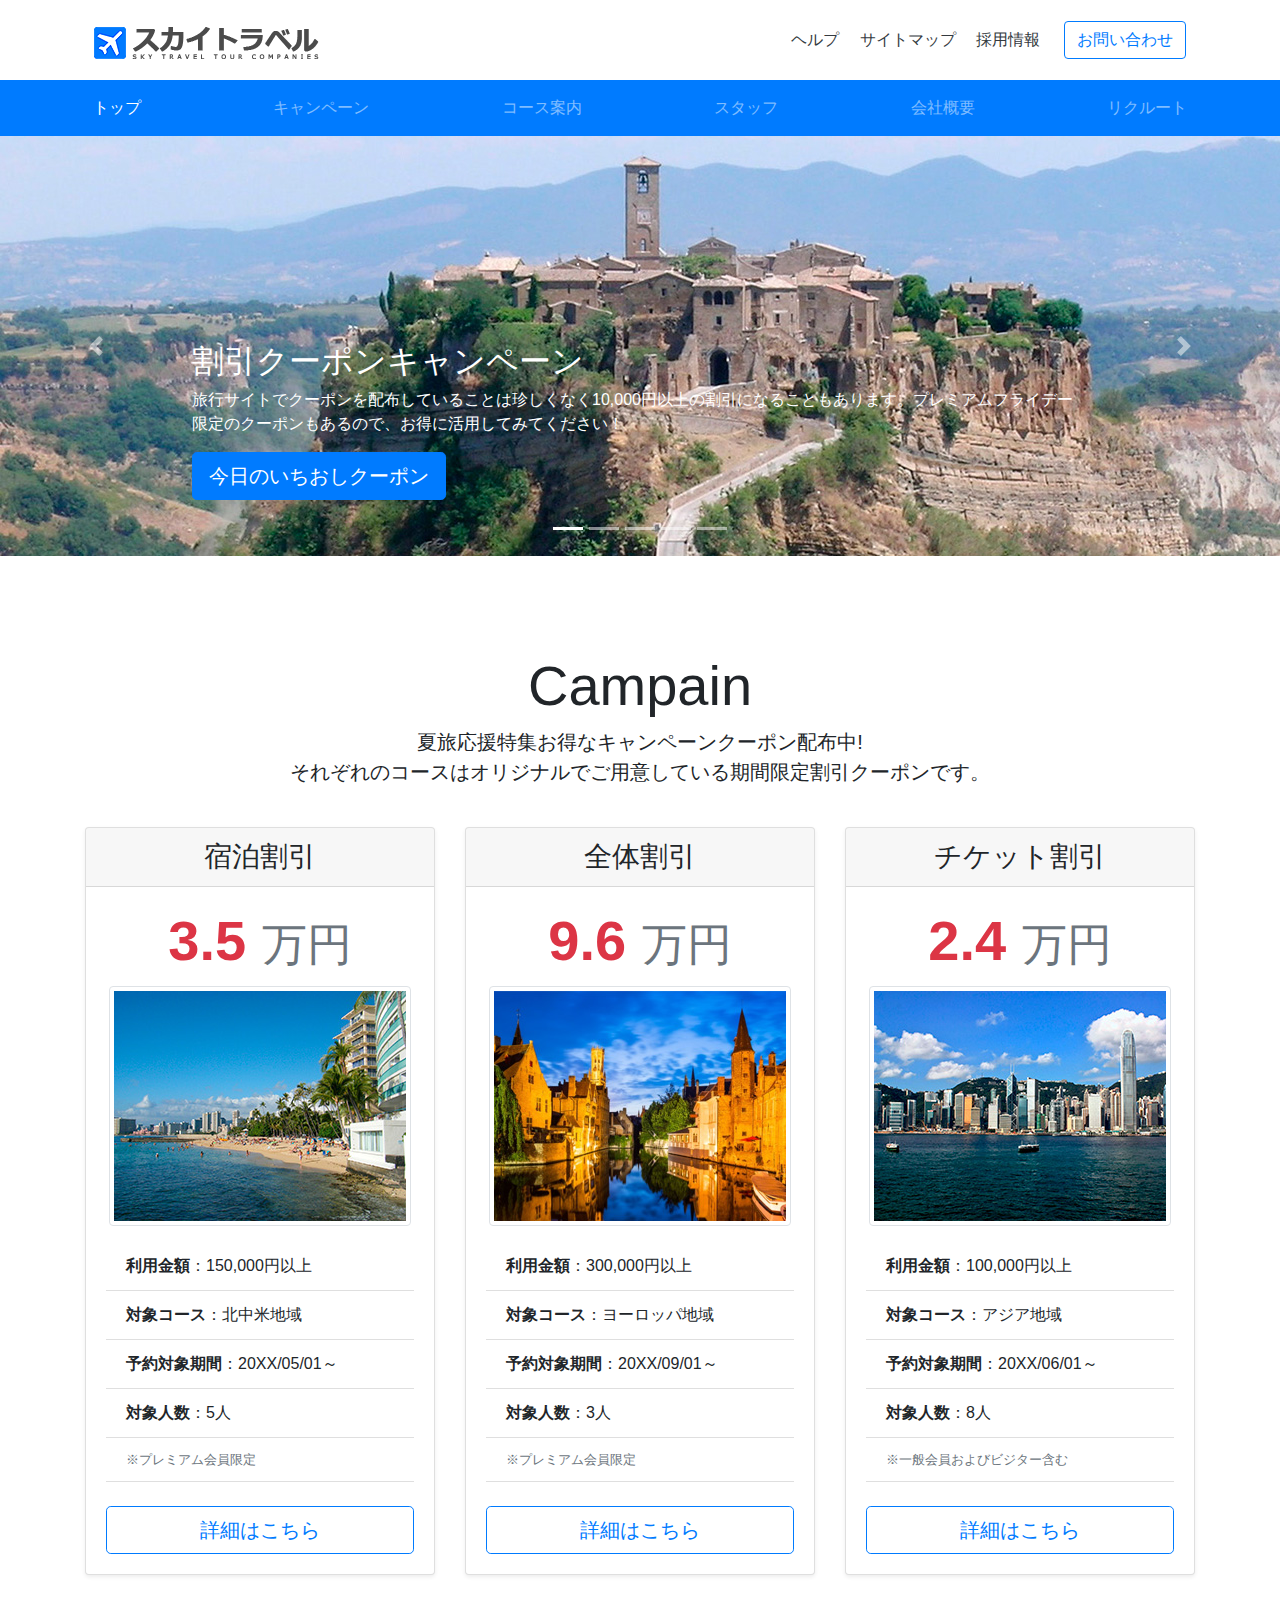
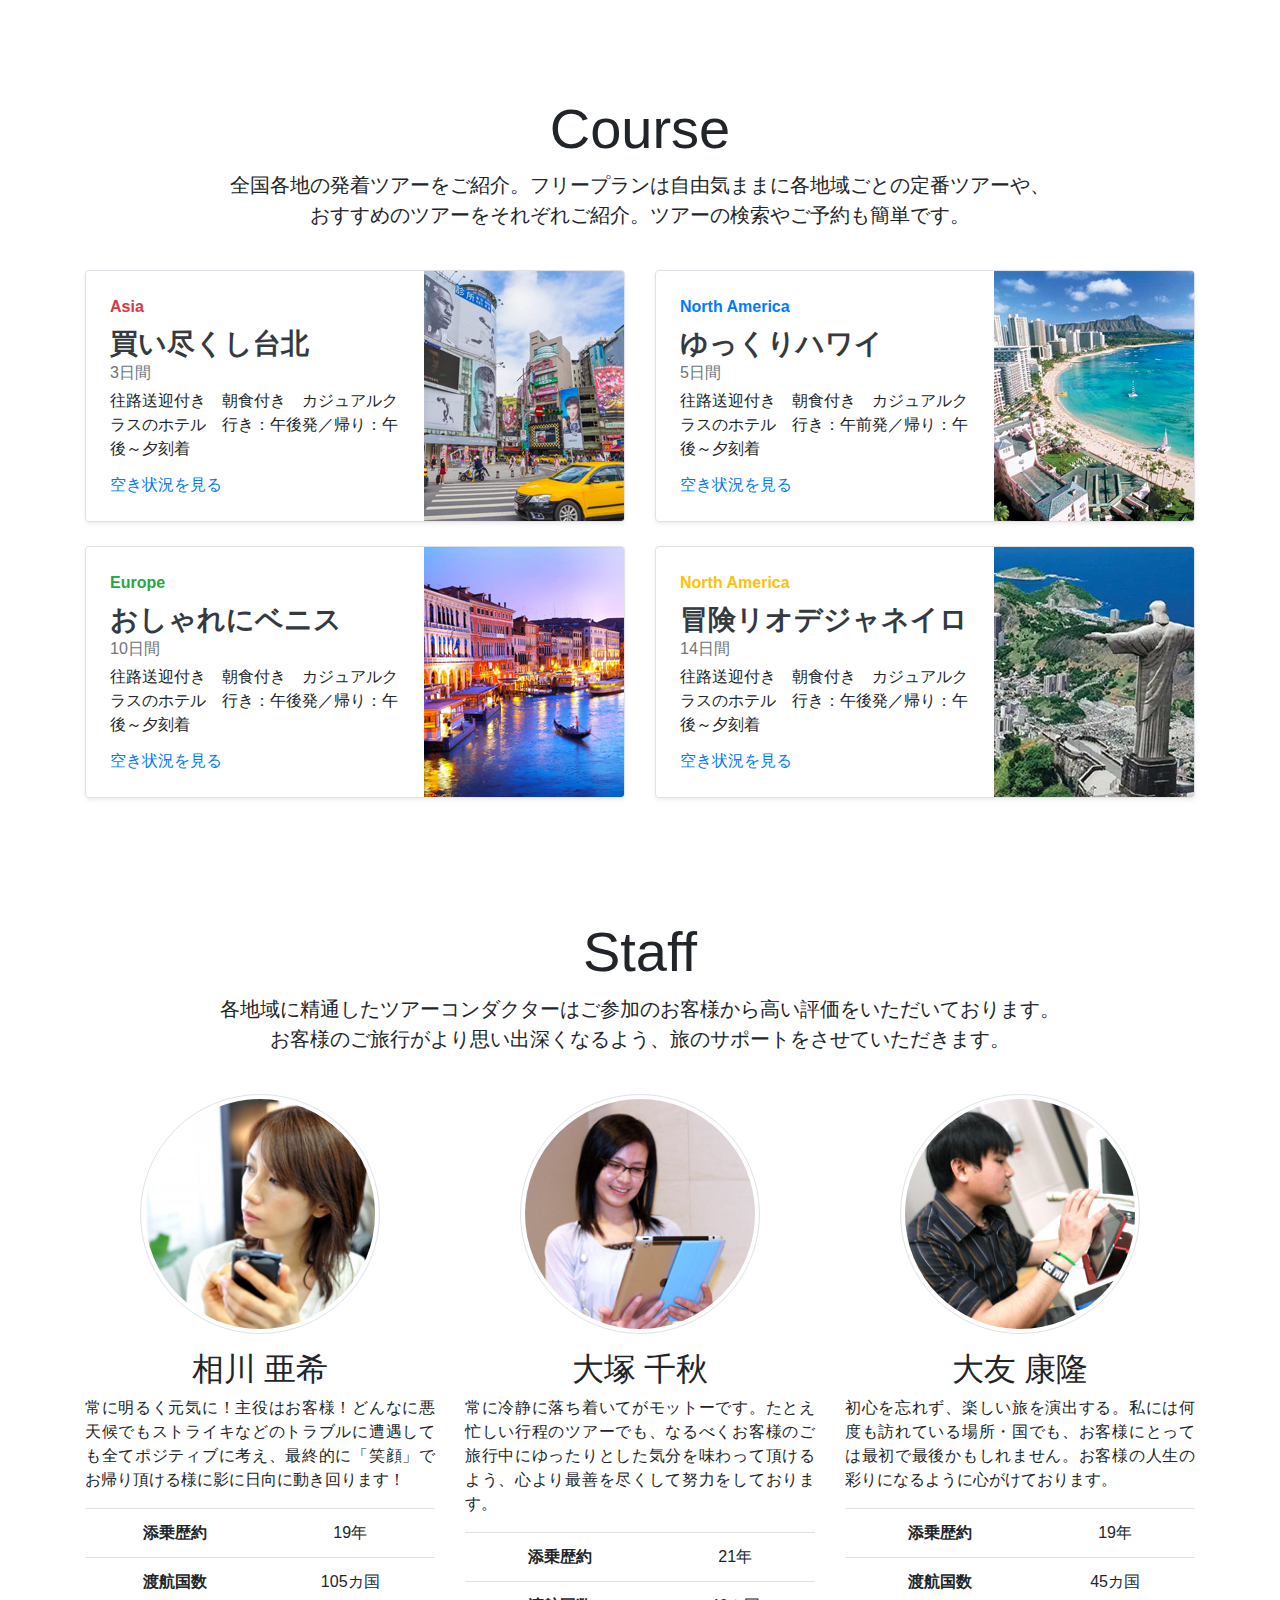
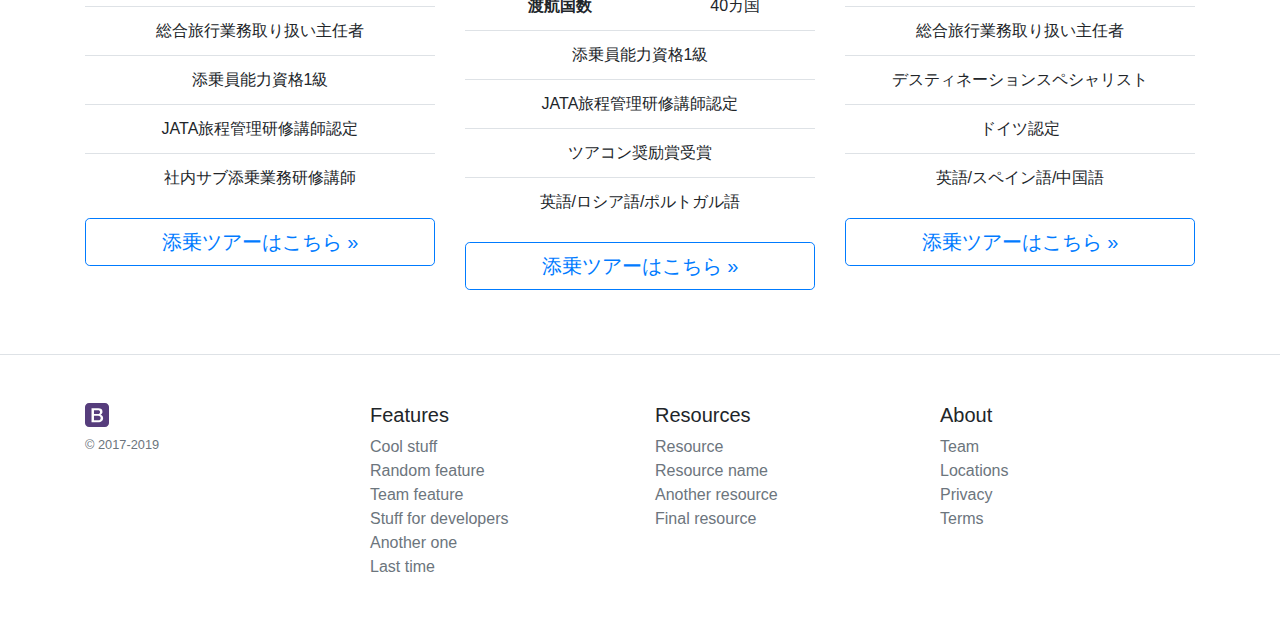
==== commit 46baae48: "add staff" ====
--- a/html/index.html
+++ b/html/index.html
@@ -65,8 +65,8 @@
                     <img src="images/slide01.jpg" alt="First slide">
                     <div class="container">
                         <div class="carousel-caption text-left">
-                            <h2 class="display-4">Campain</h2>
-                            <p class="lead">夏旅応援特集お得なキャンペーンクーポン配布中!<br>それぞれのコースはオリジナルでご用意している期間限定割引クーポンです。</p>
+                            <h2>割引クーポンキャンペーン</h2>
+                            <p>旅行サイトでクーポンを配布していることは珍しくなく10,000円以上の割引になることもあります。プレミアムフライデー限定のクーポンもあるので、お得に活用してみてください！</p>
                             <p><a class="btn btn-lg btn-primary" href="#campain" role="button">今日のいちおしクーポン</a></p>
                         </div>
                     </div>
@@ -75,134 +75,117 @@
                     <img src="images/slide02.jpg" alt=" Second slide">
                     <div class="container">
                         <div class="carousel-caption">
-                            div class="card-header">
-                            <h3 class="my-0 font-weight-normal">宿泊割引</h3>
-                        </div>
-                        <div class="card-body">
-                            <h4 class="card-title pricing-card-title font-weight-bold display-4 text-danger">3.5 <small class="text-muted"> 万円</small></h4>
-                            <img src="images/campain01.jpg" alt="ヨーロッパ地域" class="img-thumbnail">
-                            <ul class="list-group list-group-flush text-left mt-3 mb-4">
-                                <li class="list-group-item"><span class="font-weight-bold">利用金額</span>：150,000円以上</li>
-                                <li class="list-group-item"><span class="font-weight-bold">対象コース</span>：北中米地域</li>
-                                <li class="list-group-item"><span class="font-weight-bold">予約対象期間</span>：20XX/05/01～</li>
-                                <li class="list-group-item"><span class="font-weight-bold">対象人数</span>：5人</li>
-                                <li class="list-group-item text-muted small">※プレミアム会員限定</li>
-                            </ul>
-                            <button type="button" class="btn btn-lg btn-block btn-outline-primary">詳細はこちら</button>
-                        </div>
-                    </div>
-                </div>
-            </div>
-            <div class="carousel-item">
-                <img src="images/slide03.jpg" alt="Third slide">
-                <div class="container">
-                    <div class="carousel-caption text-right">
-                        <h2>プレミアムコンダクター</h2>
-                        <p>ツアーコンダクターオブザイヤーを受賞したスタッフはお客様から高い評価をいただいております。あなたの大切な旅にプレミアムな添乗員が同行するツアーはいかがでしょう？</p>
-                        <p><a class="btn btn-lg btn-primary" href="#staff" role="button">添乗員スタッフのご紹介</a></p>
-                    </div>
-                </div>
-            </div>
-            <div class="carousel-item">
-                <img src="images/slide04.jpg" alt="Fourth slide">
-                <div class="container">
-                    <div class="carousel-caption text-right">
-                        <h2>社員優遇による業績アップ</h2>
-                        <p>さまざまな取り組みを行う企業が増えていますが、なかでも、ユニークな社内制度を導入し、業績アップにつなげている各部署やコースでの取り組みや工夫を紹介していきます。</p>
-                        <p><a class="btn btn-lg btn-primary" href="#corporate" role="button">驚きの仕組み導入とは</a></p>
-                    </div>
-                </div>
-            </div>
-            <div class="carousel-item">
-                <img src="images/slide05.jpg" alt="Fifth slide">
-                <div class="container">
-                    <div class="carousel-caption text-right" style="top:50px">
-                        <h2>好きな気持ちが会社を創る!</h2>
-                        <p>海外旅行は感動と満足を創出する大事な「人」を変革の原動力としてバックアップサポートしていきます。マーケットの構造変化に柔軟に呼応しながらチャレンジ精神旺盛な方を募集いたします。</p>
-                        <p><a class="btn btn-lg btn-primary" href="#recruit" role="button">さまざまな採用形態を確認</a></p>
-                    </div>
-                </div>
-            </div>
-        </div>
-        <a class="carousel-control-prev" href="#myCarousel" role="button" data-slide="prev">
-            <span class="carousel-control-prev-icon" aria-hidden="true"></span>
-            <span class="sr-only">Previous</span>
-        </a>
-        <a class="carousel-control-next" href="#myCarousel" role="button" data-slide="next">
-            <span class="carousel-control-next-icon" aria-hidden="true"></span>
-            <span class="sr-only">Next</span>
-        </a>
+                            <h2>人気の定番コース</h2>
+                            <p>1週間なら、中4日間はまるまる時間を使うことが可能。定番の世界遺産コースをゆっくり見たり、日帰りで近くの都市に足を延ばしたりなど、ぜいたくな滞在ができます。</p>
+                            <p><a class="btn btn-lg btn-primary" href="#course" role="button">いろいろなコース案内へ</a></p>
+                        </div>
+                    </div>
+                </div>
+                <div class="carousel-item">
+                    <img src="images/slide03.jpg" alt="Third slide">
+                    <div class="container">
+                        <div class="carousel-caption text-right">
+                            <h2>プレミアムコンダクター</h2>
+                            <p>ツアーコンダクターオブザイヤーを受賞したスタッフはお客様から高い評価をいただいております。あなたの大切な旅にプレミアムな添乗員が同行するツアーはいかがでしょう？</p>
+                            <p><a class="btn btn-lg btn-primary" href="#staff" role="button">添乗員スタッフのご紹介</a></p>
+                        </div>
+                    </div>
+                </div>
+                <div class="carousel-item">
+                    <img src="images/slide04.jpg" alt="Fourth slide">
+                    <div class="container">
+                        <div class="carousel-caption text-right">
+                            <h2>社員優遇による業績アップ</h2>
+                            <p>さまざまな取り組みを行う企業が増えていますが、なかでも、ユニークな社内制度を導入し、業績アップにつなげている各部署やコースでの取り組みや工夫を紹介していきます。</p>
+                            <p><a class="btn btn-lg btn-primary" href="#corporate" role="button">驚きの仕組み導入とは</a></p>
+                        </div>
+                    </div>
+                </div>
+                <div class="carousel-item">
+                    <img src="images/slide05.jpg" alt="Fifth slide">
+                    <div class="container">
+                        <div class="carousel-caption text-right" style="top:50px">
+                            <h2>好きな気持ちが会社を創る!</h2>
+                            <p>海外旅行は感動と満足を創出する大事な「人」を変革の原動力としてバックアップサポートしていきます。マーケットの構造変化に柔軟に呼応しながらチャレンジ精神旺盛な方を募集いたします。</p>
+                            <p><a class="btn btn-lg btn-primary" href="#recruit" role="button">さまざまな採用形態を確認</a></p>
+                        </div>
+                    </div>
+                </div>
+            </div>
+            <a class="carousel-control-prev" href="#myCarousel" role="button" data-slide="prev">
+                <span class="carousel-control-prev-icon" aria-hidden="true"></span>
+                <span class="sr-only">Previous</span>
+            </a>
+            <a class="carousel-control-next" href="#myCarousel" role="button" data-slide="next">
+                <span class="carousel-control-next-icon" aria-hidden="true"></span>
+                <span class="sr-only">Next</span>
+            </a>
         </div>
         <section class="container my-5" id="campain">
             <div class="pricing-header px-3 py-3 pt-md-5 pb-md-4 mx-auto text-center">
-                <h1 class="display-4">Pricing</h1>
-                <p class="lead">Quickly build an effective pricing table for your potential customers with this Bootstrap example. It’s built with default Bootstrap components and utilities with little customization.</p>
+                <h2 class="display-4">Campain</h2>
+                <p class="lead">夏旅応援特集お得なキャンペーンクーポン配布中!<br>それぞれのコースはオリジナルでご用意している期間限定割引クーポンです。</p>
             </div>
             <div class="card-deck mb-3 text-center">
                 <div class="card mb-4 shadow-sm">
                     <div class="card-header">
-                        <h4 class="my-0 font-weight-normal">Free</h4>
+                        <h3 class="my-0 font-weight-normal">宿泊割引</h3>
                     </div>
                     <div class="card-body">
-                        <h1 class="card-title pricing-card-title">$0 <small class="text-muted">/ mo</small></h1>
-                        <ul class="list-unstyled mt-3 mb-4">
-                            <li>10 users included</li>
-                            <li>2 GB of storage</li>
-                            <li>Email support</li>
-                            <li>Help center access</li>
+                        <h4 class="card-title pricing-card-title font-weight-bold display-4 text-danger">3.5 <small class="text-muted"> 万円</small></h4>
+                        <img src="images/campain01.jpg" alt="ヨーロッパ地域" class="img-thumbnail">
+                        <ul class="list-group list-group-flush text-left mt-3 mb-4">
+                            <li class="list-group-item"><span class="font-weight-bold">利用金額</span>：150,000円以上</li>
+                            <li class="list-group-item"><span class="font-weight-bold">対象コース</span>：北中米地域</li>
+                            <li class="list-group-item"><span class="font-weight-bold">予約対象期間</span>：20XX/05/01～</li>
+                            <li class="list-group-item"><span class="font-weight-bold">対象人数</span>：5人</li>
+                            <li class="list-group-item text-muted small">※プレミアム会員限定</li>
                         </ul>
-                        <button type="button" class="btn btn-lg btn-block btn-outline-primary">Sign up for free</button>
+                        <button type="button" class="btn btn-lg btn-block btn-outline-primary">詳細はこちら</button>
                     </div>
                 </div>
                 <div class="card mb-4 shadow-sm">
                     <div class="card-header">
-                        <h4 class="my-0 font-weight-normal">Pro</h4>
+                        <h3 class="my-0 font-weight-normal">全体割引</h3>
                     </div>
                     <div class="card-body">
-                        <h1 class="card-title pricing-card-title">$15 <small class="text-muted">/ mo</small></h1>
-                        <ul class="list-unstyled mt-3 mb-4">
-                            <li>20 users included</li>
-                            <li>10 GB of storage</li>
-                            <li>Priority email support</li>
-                            <li>Help center access</li>
+                        <h4 class="card-title pricing-card-title font-weight-bold display-4 text-danger">9.6 <small class="text-muted"> 万円</small></h4>
+                        <img src="images/campain02.jpg" alt="ヨーロッパ地域" class="img-thumbnail">
+                        <ul class="list-group list-group-flush text-left mt-3 mb-4">
+                            <li class="list-group-item"><span class="font-weight-bold">利用金額</span>：300,000円以上</li>
+                            <li class="list-group-item"><span class="font-weight-bold">対象コース</span>：ヨーロッパ地域</li>
+                            <li class="list-group-item"><span class="font-weight-bold">予約対象期間</span>：20XX/09/01～</li>
+                            <li class="list-group-item"><span class="font-weight-bold">対象人数</span>：3人</li>
+                            <li class="list-group-item text-muted small">※プレミアム会員限定</li>
                         </ul>
-                        <button type="button" class="btn btn-lg btn-block btn-primary">Get started</button>
+                        <button type="button" class="btn btn-lg btn-block btn-outline-primary">詳細はこちら</button>
                     </div>
                 </div>
                 <div class="card mb-4 shadow-sm">
                     <div class="card-header">
-                        <h4 class="my-0 font-weight-normal">Enterprise</h4>
+                        <h3 class="my-0 font-weight-normal">チケット割引</h3>
                     </div>
                     <div class="card-body">
-                        <h1 class="card-title pricing-card-title">$29 <small class="text-muted">/ mo</small></h1>
-                        <ul class="list-unstyled mt-3 mb-4">
-                            <li>30 users included</li>
-                            <li>15 GB of storage</li>
-                            <li>Phone and email support</li>
-                            <li>Help center access</li>
+                        <h4 class="card-title pricing-card-title font-weight-bold display-4 text-danger">2.4 <small class="text-muted"> 万円</small></h4>
+                        <img src="images/campain03.jpg" alt="ヨーロッパ地域" class="img-thumbnail">
+                        <ul class="list-group list-group-flush text-left mt-3 mb-4">
+                            <li class="list-group-item"><span class="font-weight-bold">利用金額</span>：100,000円以上</li>
+                            <li class="list-group-item"><span class="font-weight-bold">対象コース</span>：アジア地域</li>
+                            <li class="list-group-item"><span class="font-weight-bold">予約対象期間</span>：20XX/06/01～</li>
+                            <li class="list-group-item"><span class="font-weight-bold">対象人数</span>：8人</li>
+                            <li class="list-group-item text-muted small">※一般会員およびビジター含む</li>
                         </ul>
-                        <button type="button" class="btn btn-lg btn-block btn-primary">Contact us</button>
-                    </div>
-                </div>
+                        <button type="button" class="btn btn-lg btn-block btn-outline-primary">詳細はこちら</button>
+                    </div>
+                </div>
+            </div>
+        </section>
+        <section class="container my-5" id="course">
+            <div class="pricing-header px-3 py-3 pt-md-5 pb-md-4 mx-auto text-center">
+                <h2 class="display-4">Course</h2>
+                <p class="lead">全国各地の発着ツアーをご紹介。フリープランは自由気ままに各地域ごとの定番ツアーや、<br>おすすめのツアーをそれぞれご紹介。ツアーの検索やご予約も簡単です。</p>
             </div>
             <div class="row mb-2">
-                <div class="col-md-6">
-                    <div class="row no-gutters border rounded overflow-hidden flex-md-row mb-4 shadow-sm h-md-250 position-relative">
-                        <div class="col p-4 d-flex flex-column position-static">
-                            <strong class="d-inline-block mb-2 text-primary">World</strong>
-                            <h3 class="mb-0">Featured post</h3>
-                            <div class="mb-1 text-muted">Nov 12</div>
-                            <p class="card-text mb-auto">This is a wider card with supporting text below as a natural lead-in to additional content.</p>
-                            <a href="#" class="stretched-link">Continue reading</a>
-                        </div>
-                        <div class="col-auto d-none d-lg-block">
-                            <svg class="bd-placeholder-img" width="200" height="250" xmlns="http://www.w3.org/2000/svg" preserveAspectRatio="xMidYMid slice" focusable="false" role="img" aria-label="Placeholder: Thumbnail">
-                                <title>Placeholder</title>
-                                <rect width="100%" height="100%" fill="#55595c" /><text x="50%" y="50%" fill="#eceeef" dy=".3em">Thumbnail</text>
-                            </svg>
-                        </div>
-                    </div>
-                </div>
                 <div class="col-md-6">
                     <div class="row no-gutters border rounded overflow-hidden flex-md-row mb-4 shadow-sm h-md-250 position-relative">
                         <div class="col p-4 d-flex flex-column position-static">
@@ -216,19 +199,12 @@
                         </div>
                         <div class="col-auto d-none d-lg-block">
                             <img class="card-img-right flex-auto d-none d-lg-block" src="images/course01.jpg" alt="台北">
-                            <title>Placeholder</title>
-                            <rect width="100%" height="100%" fill="#55595c" /><text x="50%" y="50%" fill="#eceeef" dy=".3em">Thumbnail</text>
-                            <h3 class="mb-0">
-                                <a class="text-dark font-weight-bold" href="#">買い尽くし台北</a>
-                            </h3>
-                            <div class="mb-1 text-muted">3日間</div>
-                            <p class="card-text mb-auto">往路送迎付き　朝食付き　カジュアルクラスのホテル　行き：午後発／帰り：午後～夕刻着</p>
-                            <a href="#">空き状況を見る</a>
-                        </div>
-                        <div class="col-auto d-none d-lg-block">
-                            <img class="card-img-right flex-auto d-none d-lg-block" src="images/course01.jpg" alt="台北">
-                            <title>Placeholder</title>
-                            <rect width="100%" height="100%" fill="#55595c" /><text x="50%" y="50%" fill="#eceeef" dy=".3em">Thumbnail</text>
+                        </div>
+                    </div>
+                </div>
+                <div class="col-md-6">
+                    <div class="row no-gutters border rounded overflow-hidden flex-md-row mb-4 shadow-sm h-md-250 position-relative">
+                        <div class="col p-4 d-flex flex-column position-static">
                             <strong class="d-inline-block mb-2 text-primary">North America</strong>
                             <h3 class="mb-0">
                                 <a class="text-dark font-weight-bold" href="#">ゆっくりハワイ</a>
@@ -239,18 +215,135 @@
                         </div>
                         <div class="col-auto d-none d-lg-block">
                             <img class="card-img-right flex-auto d-none d-lg-block" src="images/course02.jpg" alt="ハワイ">
-                            <title>Placeholder</title>
-                            <rect width="100%" height="100%" fill="#55595c" /><text x="50%" y="50%" fill="#eceeef" dy=".3em">Thumbnail</text>
+                        </div>
+                    </div>
+                </div>
+                <div class="col-md-6">
+                    <div class="row no-gutters border rounded overflow-hidden flex-md-row mb-4 shadow-sm h-md-250 position-relative">
+                        <div class="col p-4 d-flex flex-column position-static">
+                            <strong class="d-inline-block mb-2 text-success">Europe</strong>
+                            <h3 class="mb-0">
+                                <a class="text-dark font-weight-bold" href="#">おしゃれにベニス</a>
+                            </h3>
+                            <div class="mb-1 text-muted">10日間</div>
+                            <p class="card-text mb-auto">往路送迎付き　朝食付き　カジュアルクラスのホテル　行き：午後発／帰り：午後～夕刻着</p>
+                            <a href="#">空き状況を見る</a>
+                        </div>
+                        <div class="col-auto d-none d-lg-block">
+                            <img class="card-img-right flex-auto d-none d-lg-block" src="images/course03.jpg" alt="ベニス">
+                        </div>
+                    </div>
+                </div>
+                <div class="col-md-6">
+                    <div class="row no-gutters border rounded overflow-hidden flex-md-row mb-4 shadow-sm h-md-250 position-relative">
+                        <div class="col p-4 d-flex flex-column position-static">
+                            <strong class="d-inline-block mb-2 text-warning">North America</strong>
+                            <h3 class="mb-0">
+                                <a class="text-dark font-weight-bold" href="#">冒険リオデジャネイロ</a>
+                            </h3>
+                            <div class="mb-1 text-muted">14日間</div>
+                            <p class="card-text mb-auto">往路送迎付き　朝食付き　カジュアルクラスのホテル　行き：午後発／帰り：午後～夕刻着</p>
+                            <a href="#">空き状況を見る</a>
+                        </div>
+                        <div class="col-auto d-none d-lg-block">
+                            <img class="card-img-right flex-auto d-none d-lg-block" src="images/course04.jpg" alt="リオデジャネイロ">
                         </div>
                     </div>
                 </div>
             </div>
         </section>
-        <section class="container my-5" id="course">
+        <section class="container my-5" id="staff">
             <div class="pricing-header px-3 py-3 pt-md-5 pb-md-4 mx-auto text-center">
-                <h2 class="display-4">Course</h2>
-                <p class="lead">全国各地の発着ツアーをご紹介。フリープランは自由気ままに各地域ごとの定番ツアーや、<br>おすすめのツアーをそれぞれご紹介。ツアーの検索やご予約も簡単です。</p>
-            </div>
+                <h2 class="display-4">Staff</h2>
+                <p class="lead">各地域に精通したツアーコンダクターはご参加のお客様から高い評価をいただいております。<br>お客様のご旅行がより思い出深くなるよう、旅のサポートをさせていただきます。</p>
+            </div>
+            <div class="row text-center">
+                <div class="col-lg-4">
+                    <img class="rounded-circle img-thumbnail mb-3" src="images/staff01.jpg" alt="相川亜希" width="240" height="240">
+                    <h2>相川 亜希</h2>
+                    <p class="text-justify">常に明るく元気に！主役はお客様！どんなに悪天候でもストライキなどのトラブルに遭遇しても全てポジティブに考え、最終的に「笑顔」でお帰り頂ける様に影に日向に動き回ります！</p>
+                    <table class="table table-hover">
+                        <tr>
+                            <th>添乗歴約</th>
+                            <td>19年</td>
+                        </tr>
+                        <tr>
+                            <th>渡航国数</th>
+                            <td>105カ国</td>
+                        </tr>
+                        <tr>
+                            <td colspan="2">総合旅行業務取り扱い主任者</td>
+                        </tr>
+                        <tr>
+                            <td colspan="2">添乗員能力資格1級</td>
+                        </tr>
+                        <tr>
+                            <td colspan="2">JATA旅程管理研修講師認定</td>
+                        </tr>
+                        <tr>
+                            <td colspan="2">社内サブ添乗業務研修講師</td>
+                        </tr>
+                    </table>
+                    <p><a class="btn btn-lg btn-block btn-outline-primary" href="#" role="button">添乗ツアーはこちら &raquo;</a></p>
+                </div>
+                <div class="col-lg-4">
+                    <img class="rounded-circle img-thumbnail mb-3" src="images/staff02.jpg" alt="大塚千秋" width="240" height="240">
+                    <h2>大塚 千秋</h2>
+                    <p class="text-justify">常に冷静に落ち着いてがモットーです。たとえ忙しい行程のツアーでも、なるべくお客様のご旅行中にゆったりとした気分を味わって頂けるよう、心より最善を尽くして努力をしております。</p>
+                    <table class="table table-hover">
+                        <tr>
+                            <th>添乗歴約</th>
+                            <td>21年</td>
+                        </tr>
+                        <tr>
+                            <th>渡航国数</th>
+                            <td>40カ国</td>
+                        </tr>
+                        <tr>
+                            <td colspan="2">添乗員能力資格1級</td>
+                        </tr>
+                        <tr>
+                            <td colspan="2">JATA旅程管理研修講師認定</td>
+                        </tr>
+                        <tr>
+                            <td colspan="2">ツアコン奨励賞受賞</td>
+                        </tr>
+                        <tr>
+                            <td colspan="2">英語/ロシア語/ポルトガル語</td>
+                        </tr>
+                    </table>
+                    <p><a class="btn btn-lg btn-block btn-outline-primary" href="#" role="button">添乗ツアーはこちら &raquo;</a></p>
+                </div>
+                <div class="col-lg-4">
+                    <img class="rounded-circle img-thumbnail mb-3" src="images/staff03.jpg" alt="大友康隆" width="240" height="240">
+                    <h2>大友 康隆</h2>
+                    <p class="text-justify">初心を忘れず、楽しい旅を演出する。私には何度も訪れている場所・国でも、お客様にとっては最初で最後かもしれません。お客様の人生の彩りになるように心がけております。</p>
+                    <table class="table table-hover">
+                        <tr>
+                            <th>添乗歴約</th>
+                            <td>19年</td>
+                        </tr>
+                        <tr>
+                            <th>渡航国数</th>
+                            <td>45カ国</td>
+                        </tr>
+                        <tr>
+                            <td colspan="2">総合旅行業務取り扱い主任者</td>
+                        </tr>
+                        <tr>
+                            <td colspan="2">デスティネーションスペシャリスト</td>
+                        </tr>
+                        <tr>
+                            <td colspan="2">ドイツ認定</td>
+                        </tr>
+                        <tr>
+                            <td colspan="2">英語/スペイン語/中国語</td>
+                        </tr>
+                    </table>
+                    <p><a class="btn btn-lg btn-block btn-outline-primary" href="#" role="button">添乗ツアーはこちら &raquo;</a></p>
+                </div>
+            </div>
+        </section>
     </main>
     <footer class="pt-4 my-md-5 pt-md-5 border-top">
         <div class="container">
@@ -294,9 +387,6 @@
     <script src="https://ajax.googleapis.com/ajax/libs/jquery/3.3.1/jquery.min.js">
     </script>
     <script src="js/bootstrap.bundle.min.js"></script>
-    html{
-    scroll-behavior: smooth;
-    }
 </body>
 
 </html>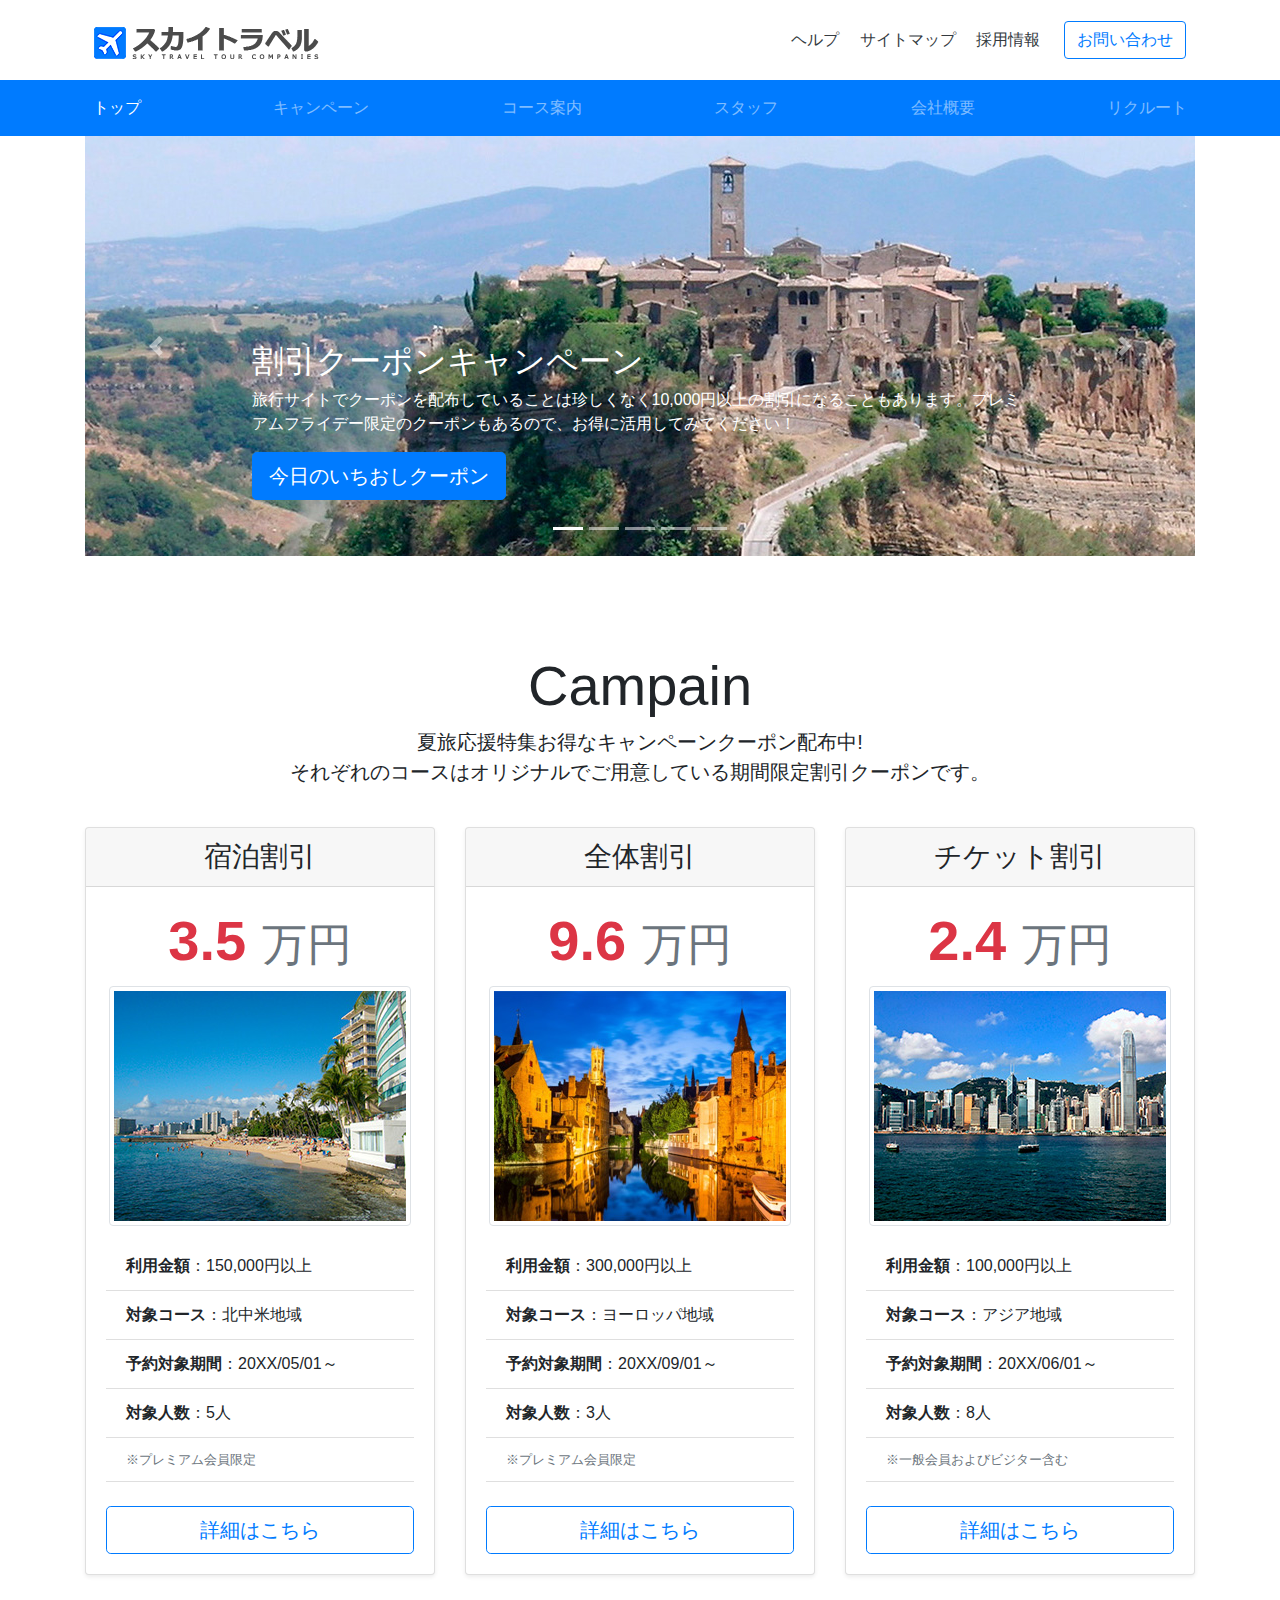
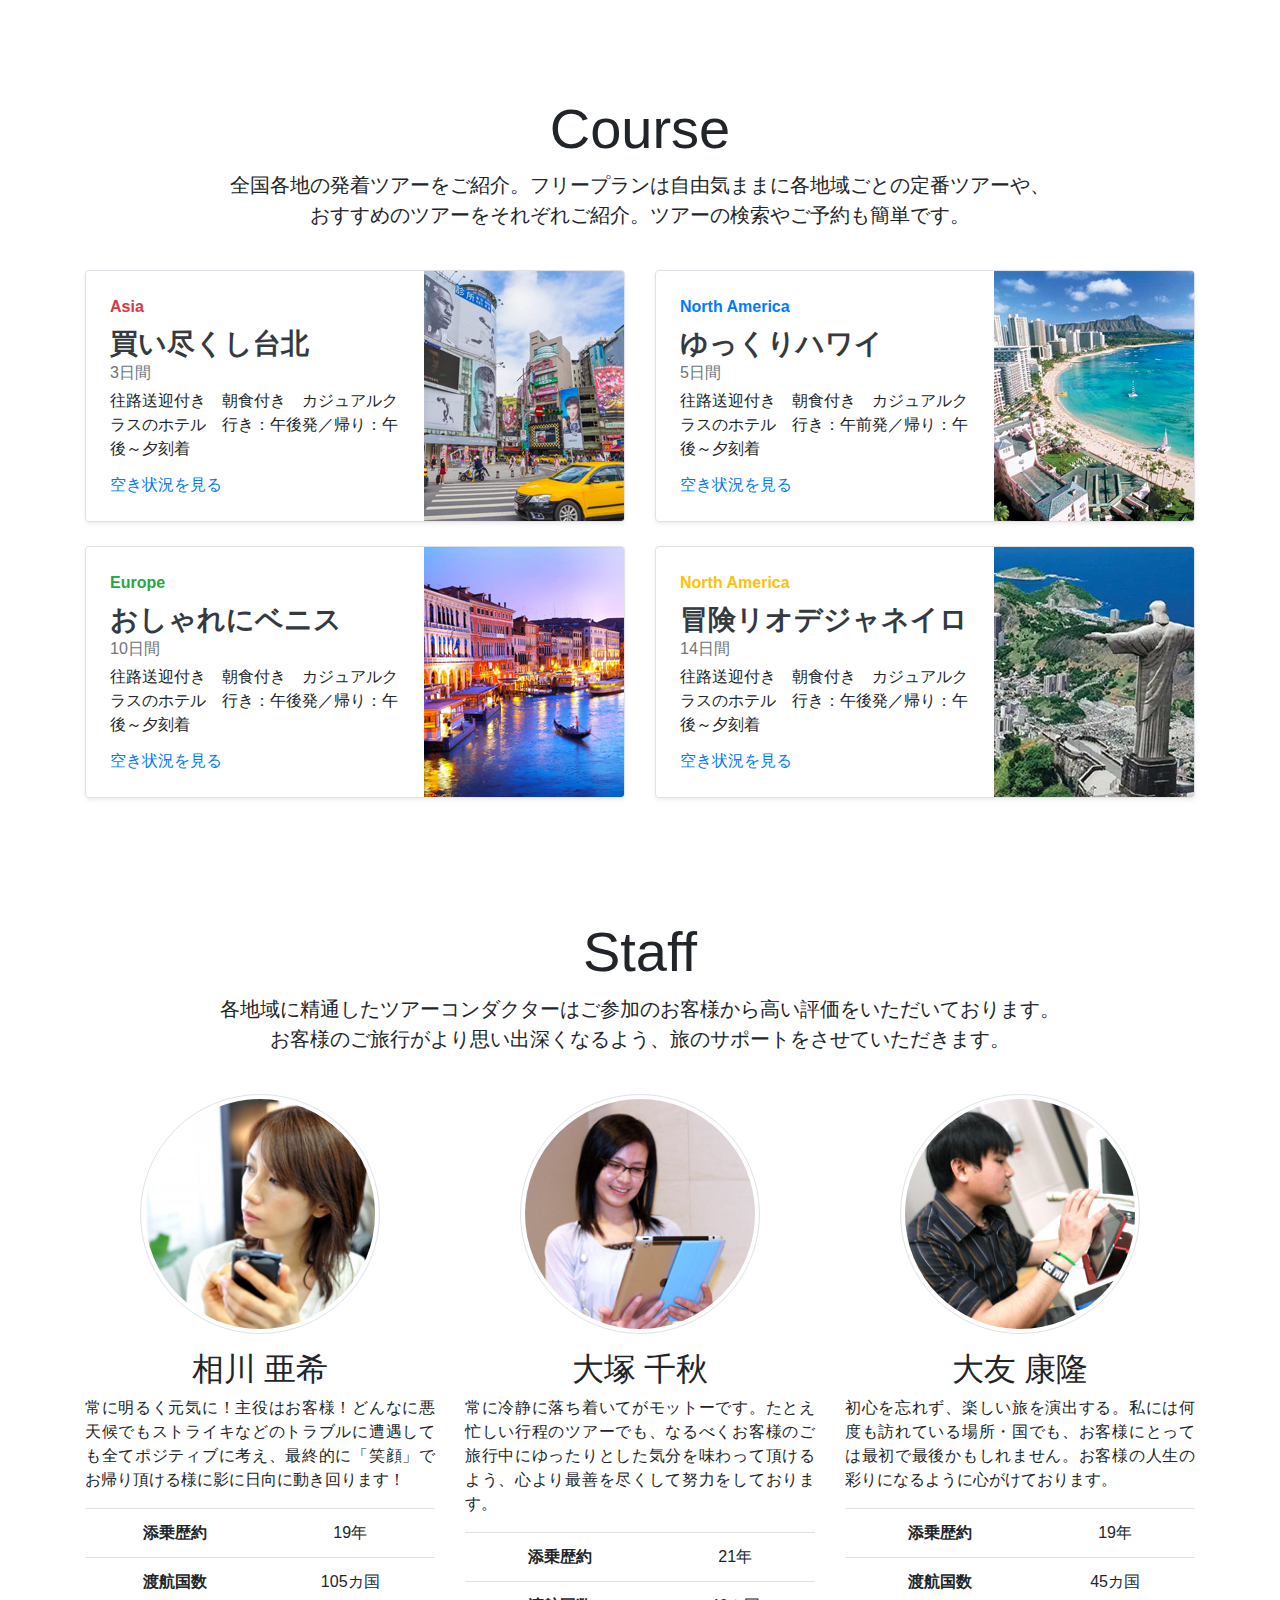
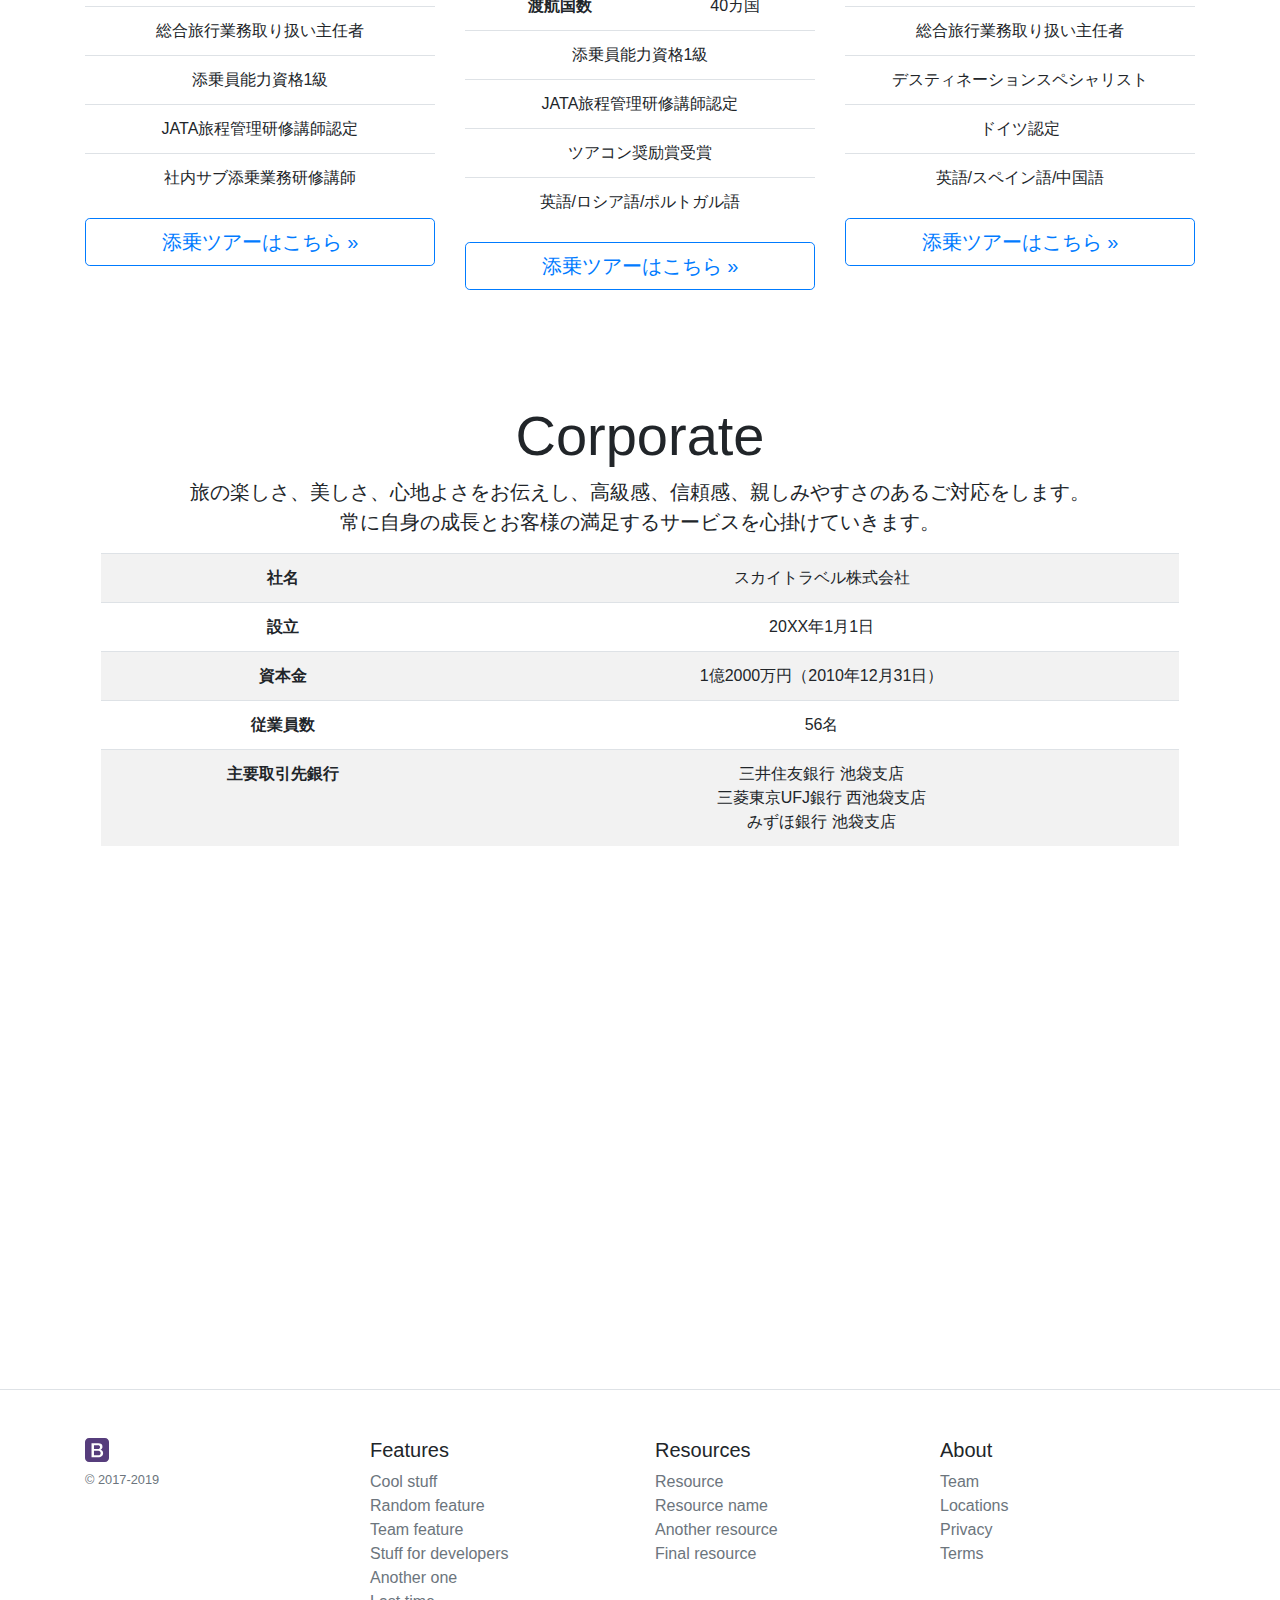
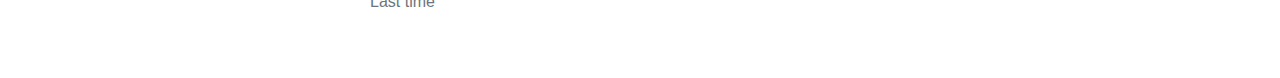
==== commit 812e2434: "add corporate" ====
--- a/html/index.html
+++ b/html/index.html
@@ -52,7 +52,7 @@
         </nav>
     </header>
     <main>
-        <div id="myCarousel" class="carousel slide" data-ride="carousel">
+        <div id="myCarousel" class="container carousel slide" data-ride="carousel">
             <ol class="carousel-indicators">
                 <li data-target="#myCarousel" data-slide-to="0" class="active"></li>
                 <li data-target="#myCarousel" data-slide-to="1"></li>
@@ -344,6 +344,38 @@
                 </div>
             </div>
         </section>
+        <section class="container my-5" id="corporate">
+            <div class="pricing-header px-3 py-3 pt-md-5 pb-md-4 mx-auto text-center">
+                <h2 class="display-4">Corporate</h2>
+<p class="lead">旅の楽しさ、美しさ、心地よさをお伝えし、高級感、信頼感、親しみやすさのあるご対応をします。<br>常に自身の成長とお客様の満足するサービスを心掛けていきます。</p>
+<table class="table table-striped">
+  <tr>
+    <th>社名</th>
+    <td>スカイトラベル株式会社</td>
+  </tr>
+  <tr>
+    <th>設立</th>
+    <td>20XX年1月1日</td>
+  </tr>
+  <tr>
+    <th>資本金</th>
+    <td>1億2000万円（2010年12月31日）</td>
+  </tr>
+  <tr>
+    <th>従業員数</th>
+    <td>56名</td>
+  </tr>
+  <tr>
+    <th>主要取引先銀行</th>
+    <td>三井住友銀行 池袋支店<br>
+      三菱東京UFJ銀行 西池袋支店<br>
+      みずほ銀行 池袋支店
+    </td>
+  </tr>
+</table>
+</section>
+<iframe src="https://www.google.com/maps/embed?pb=!1m18!1m12!1m3!1d3239.9713196460866!2d139.69789115069057!3d35.70232338009218!2m3!1f0!2f0!3f0!3m2!1i1024!2i768!4f5!3m3!1m2!1s0x60188d2f6cba44df%3A0x18b3bc4c95b9f078!2z44CSMTY5LTAwNzMg5p2x5Lqs6YO95paw5a6_5Yy655m-5Lq655S677yS5LiB55uu77yU4oiS77yY!5e0!3m2!1sja!2sjp!4v1577321023285!5m2!1sja!2sjp" width="100%" height="400" frameborder="0" style="border:0;" allowfullscreen="" ></iframe>
+            </div>
     </main>
     <footer class="pt-4 my-md-5 pt-md-5 border-top">
         <div class="container">
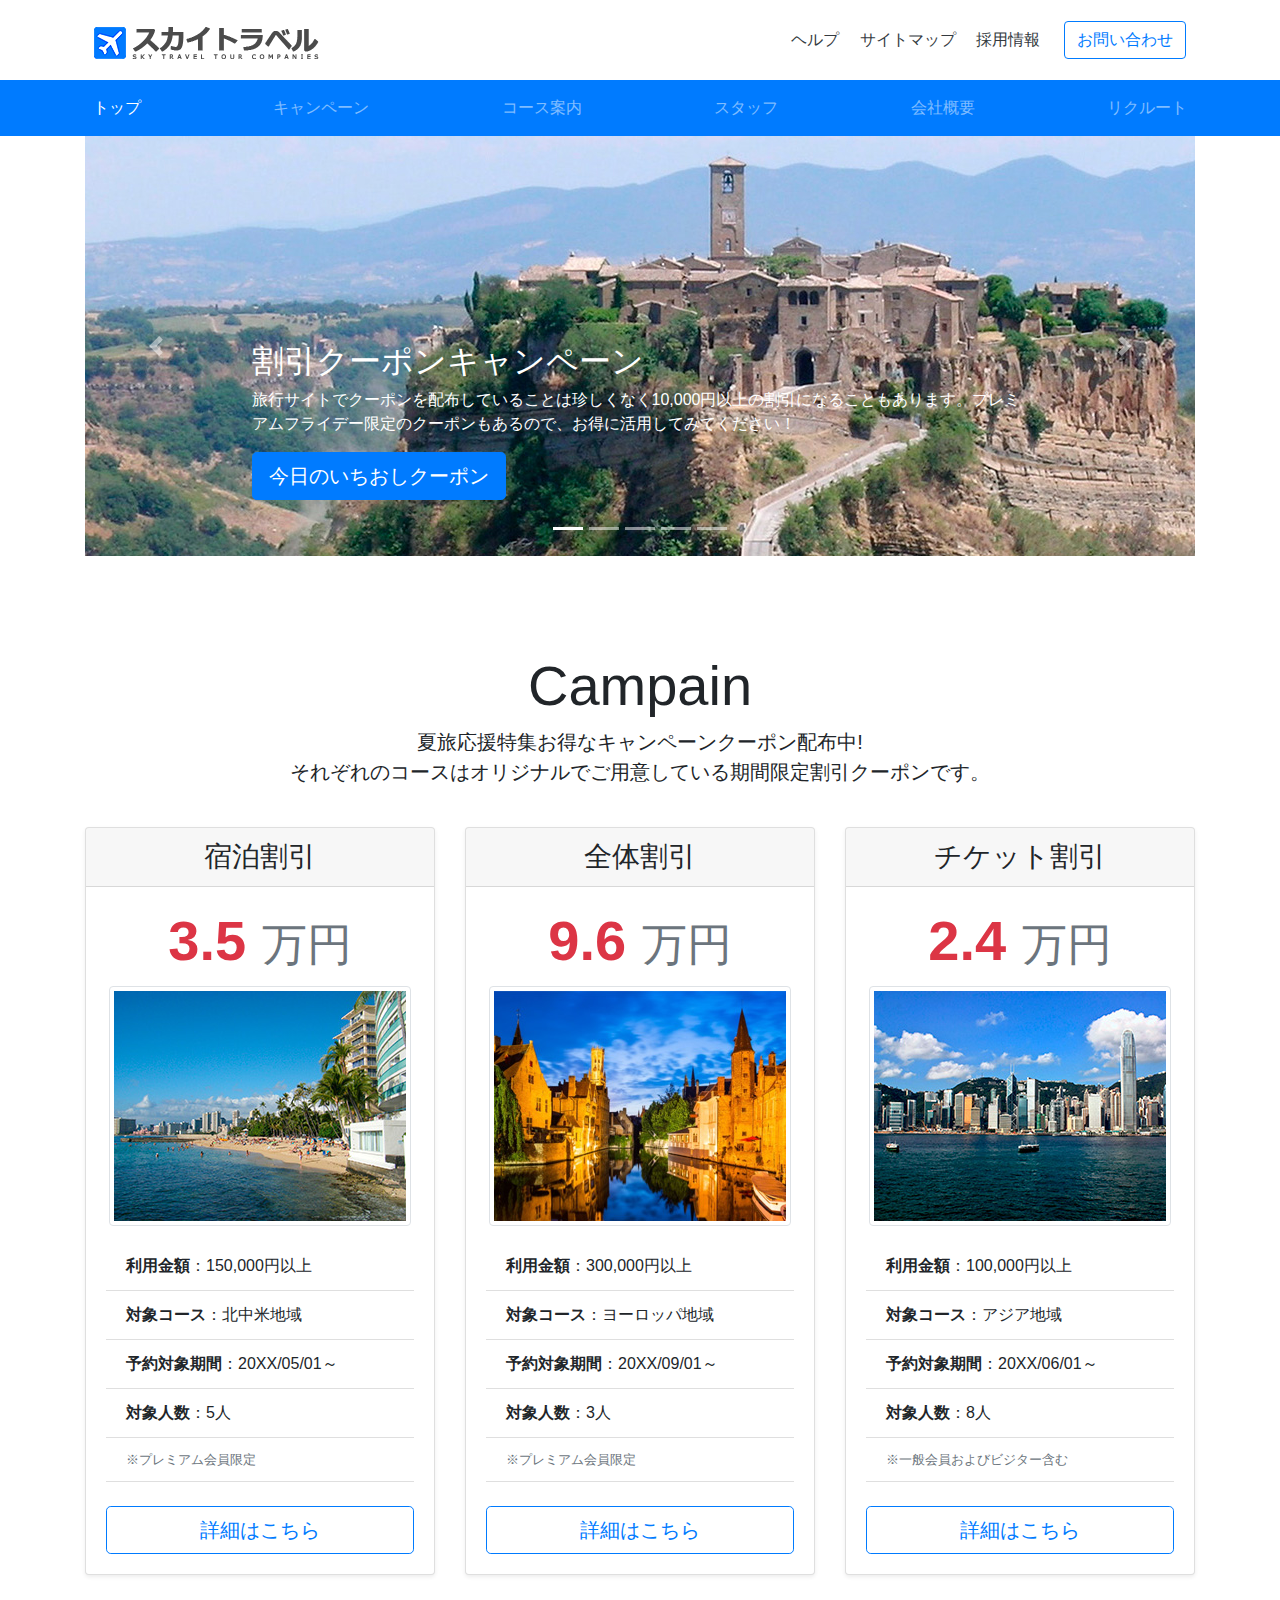
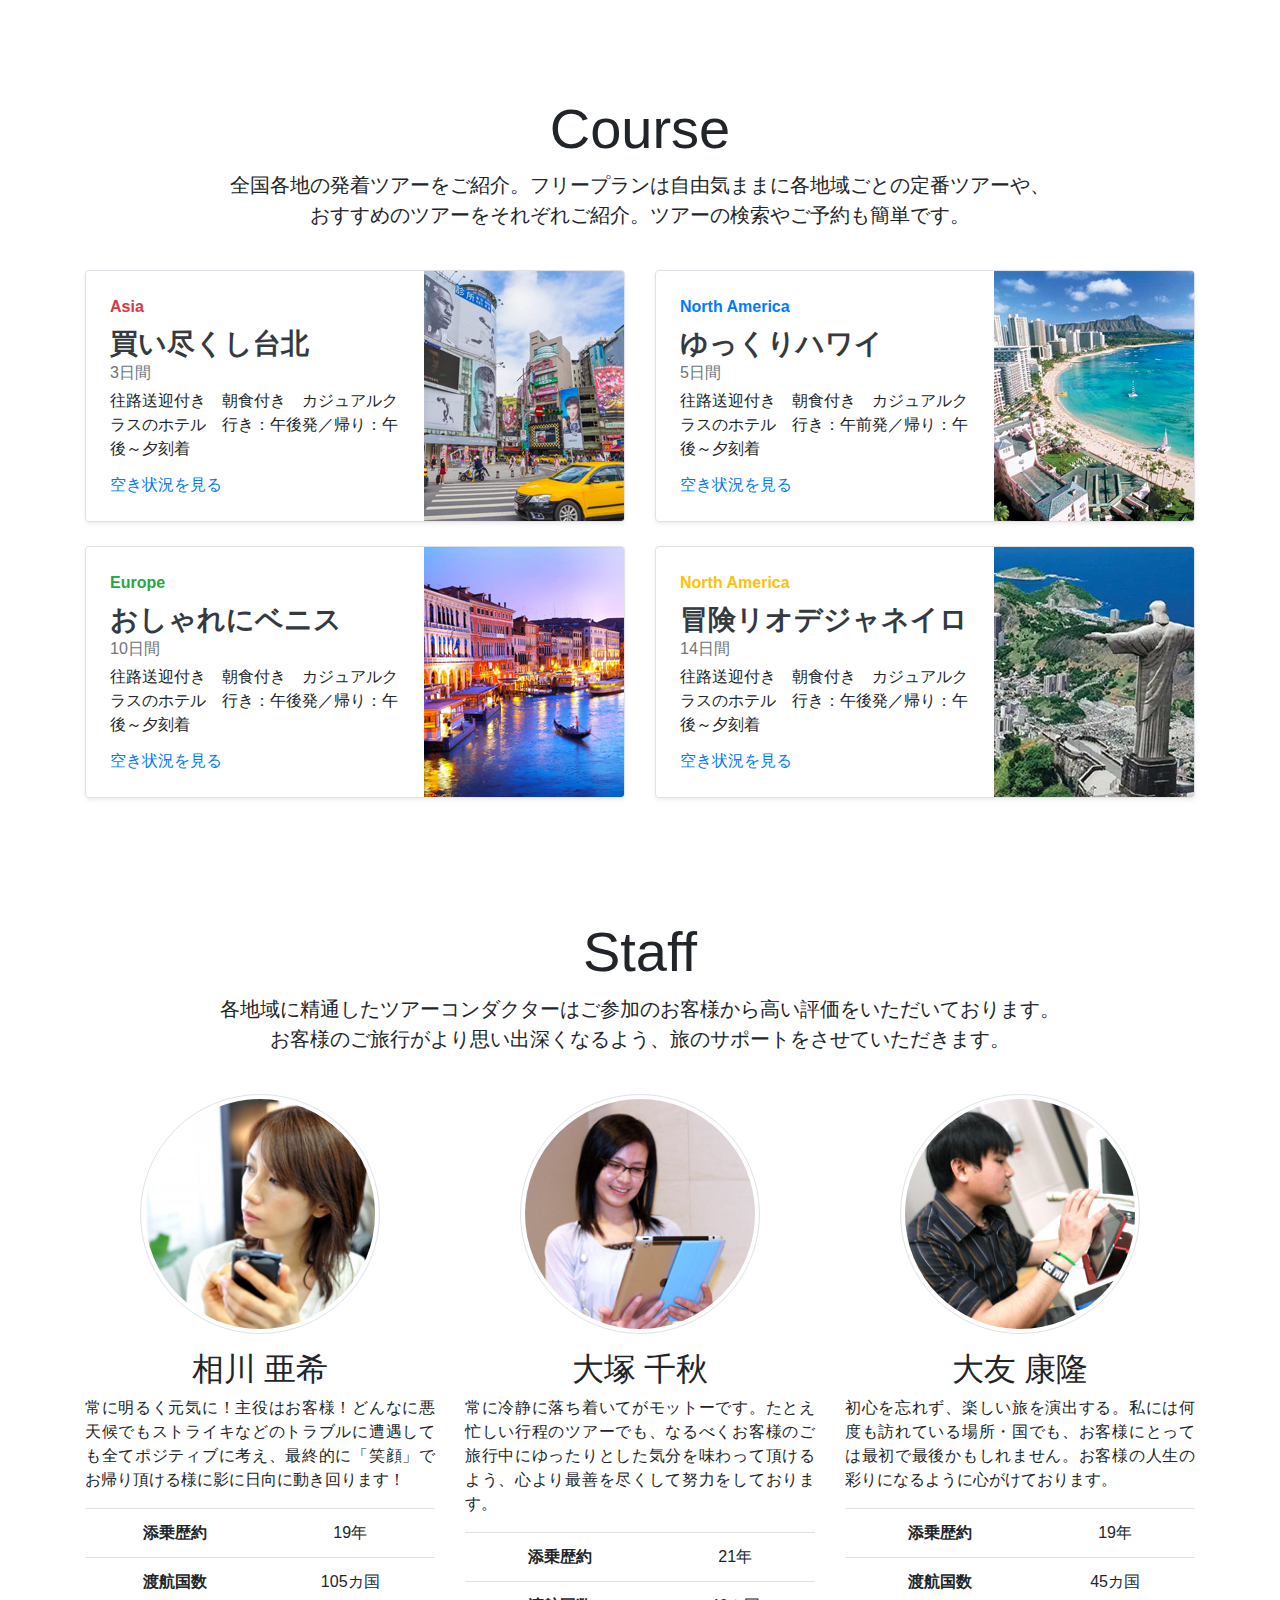
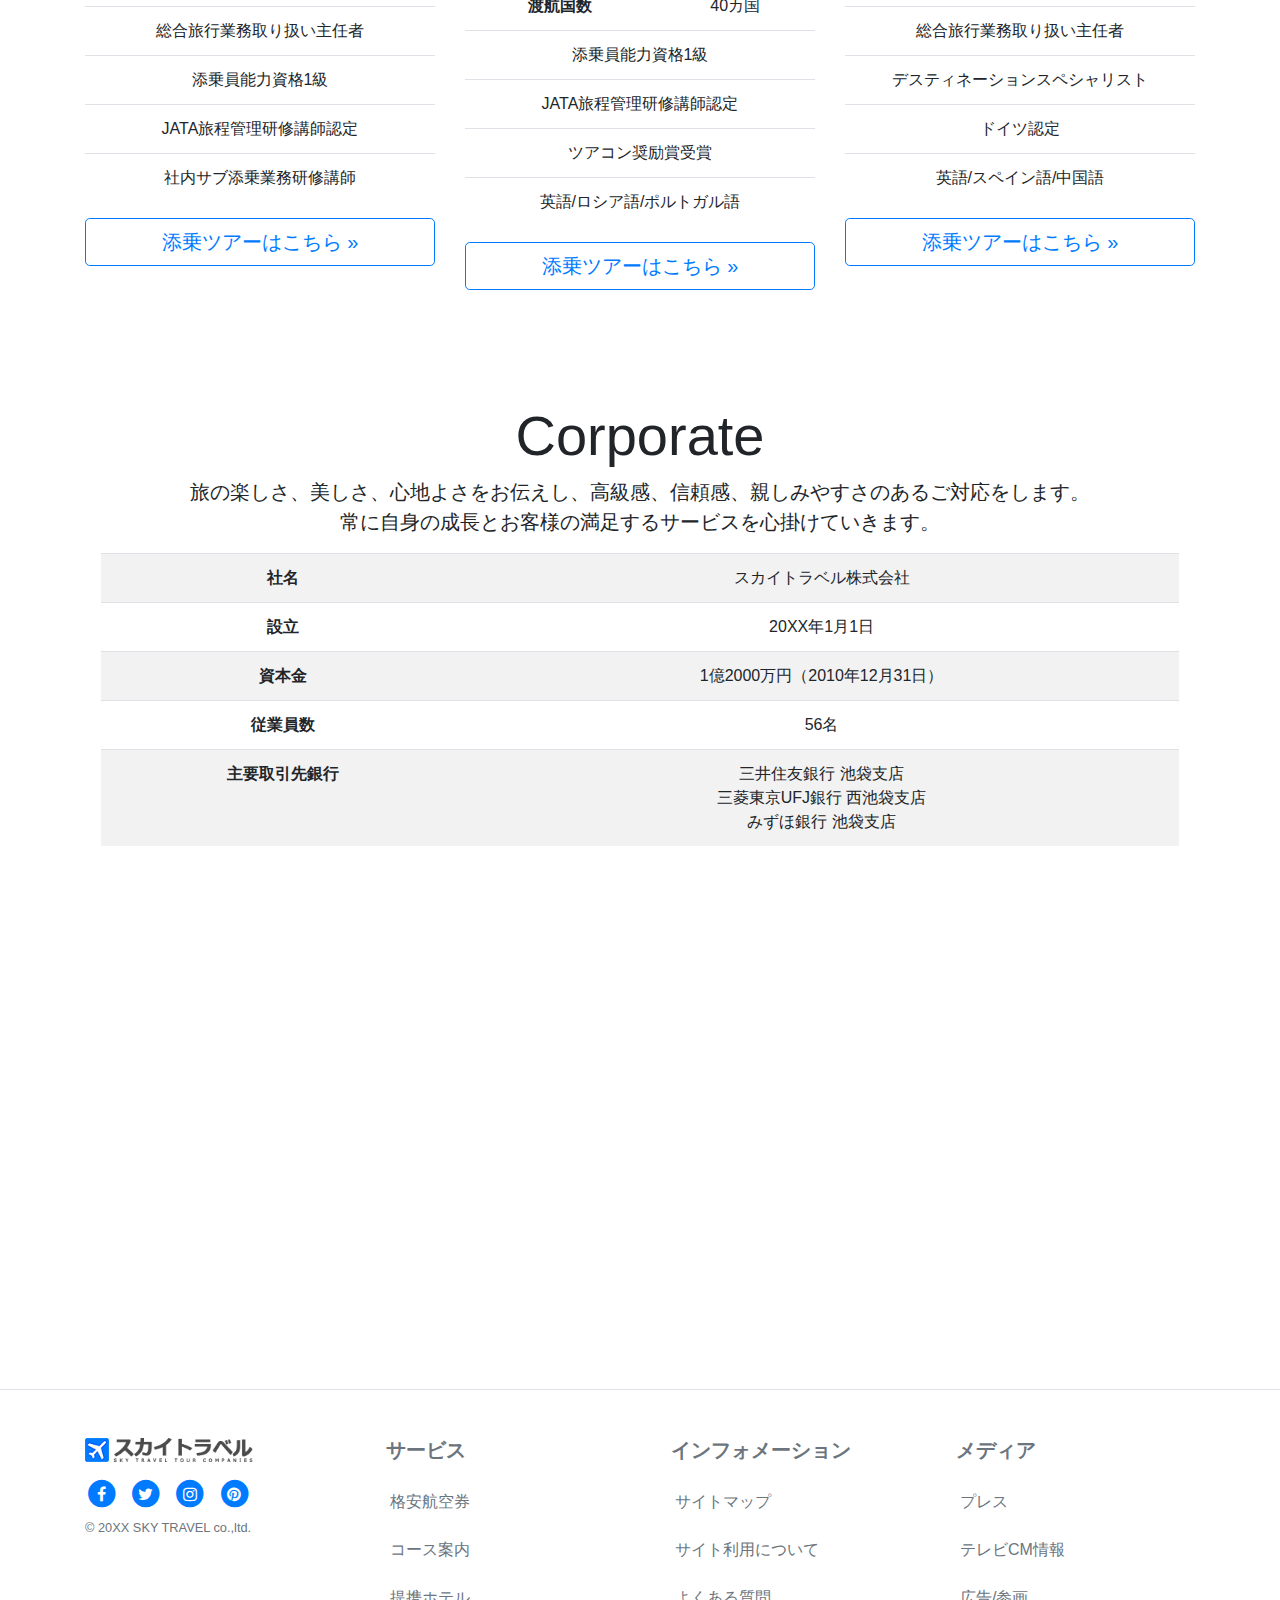
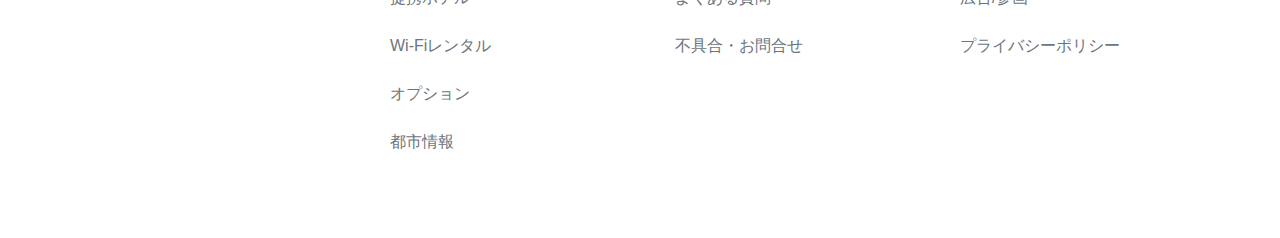
==== commit b665d3e6: "add footer" ====
--- a/html/index.html
+++ b/html/index.html
@@ -347,74 +347,81 @@
         <section class="container my-5" id="corporate">
             <div class="pricing-header px-3 py-3 pt-md-5 pb-md-4 mx-auto text-center">
                 <h2 class="display-4">Corporate</h2>
-<p class="lead">旅の楽しさ、美しさ、心地よさをお伝えし、高級感、信頼感、親しみやすさのあるご対応をします。<br>常に自身の成長とお客様の満足するサービスを心掛けていきます。</p>
-<table class="table table-striped">
-  <tr>
-    <th>社名</th>
-    <td>スカイトラベル株式会社</td>
-  </tr>
-  <tr>
-    <th>設立</th>
-    <td>20XX年1月1日</td>
-  </tr>
-  <tr>
-    <th>資本金</th>
-    <td>1億2000万円（2010年12月31日）</td>
-  </tr>
-  <tr>
-    <th>従業員数</th>
-    <td>56名</td>
-  </tr>
-  <tr>
-    <th>主要取引先銀行</th>
-    <td>三井住友銀行 池袋支店<br>
-      三菱東京UFJ銀行 西池袋支店<br>
-      みずほ銀行 池袋支店
-    </td>
-  </tr>
-</table>
-</section>
-<iframe src="https://www.google.com/maps/embed?pb=!1m18!1m12!1m3!1d3239.9713196460866!2d139.69789115069057!3d35.70232338009218!2m3!1f0!2f0!3f0!3m2!1i1024!2i768!4f5!3m3!1m2!1s0x60188d2f6cba44df%3A0x18b3bc4c95b9f078!2z44CSMTY5LTAwNzMg5p2x5Lqs6YO95paw5a6_5Yy655m-5Lq655S677yS5LiB55uu77yU4oiS77yY!5e0!3m2!1sja!2sjp!4v1577321023285!5m2!1sja!2sjp" width="100%" height="400" frameborder="0" style="border:0;" allowfullscreen="" ></iframe>
-            </div>
+                <p class="lead">旅の楽しさ、美しさ、心地よさをお伝えし、高級感、信頼感、親しみやすさのあるご対応をします。<br>常に自身の成長とお客様の満足するサービスを心掛けていきます。</p>
+                <table class="table table-striped">
+                    <tr>
+                        <th>社名</th>
+                        <td>スカイトラベル株式会社</td>
+                    </tr>
+                    <tr>
+                        <th>設立</th>
+                        <td>20XX年1月1日</td>
+                    </tr>
+                    <tr>
+                        <th>資本金</th>
+                        <td>1億2000万円（2010年12月31日）</td>
+                    </tr>
+                    <tr>
+                        <th>従業員数</th>
+                        <td>56名</td>
+                    </tr>
+                    <tr>
+                        <th>主要取引先銀行</th>
+                        <td>三井住友銀行 池袋支店<br>
+                            三菱東京UFJ銀行 西池袋支店<br>
+                            みずほ銀行 池袋支店
+                        </td>
+                    </tr>
+                </table>
+        </section>
+        <iframe src="https://www.google.com/maps/embed?pb=!1m18!1m12!1m3!1d3239.9713196460866!2d139.69789115069057!3d35.70232338009218!2m3!1f0!2f0!3f0!3m2!1i1024!2i768!4f5!3m3!1m2!1s0x60188d2f6cba44df%3A0x18b3bc4c95b9f078!2z44CSMTY5LTAwNzMg5p2x5Lqs6YO95paw5a6_5Yy655m-5Lq655S677yS5LiB55uu77yU4oiS77yY!5e0!3m2!1sja!2sjp!4v1577321023285!5m2!1sja!2sjp" width="100%" height="400" frameborder="0" style="border:0;" allowfullscreen=""></iframe>
+        </div>
+        <section class="container my-5" id="corporate">
+        </section>
+        </div>
     </main>
     <footer class="pt-4 my-md-5 pt-md-5 border-top">
         <div class="container">
             <div class="row">
                 <div class="col-12 col-md">
-                    <img class="mb-2" src="images/bootstrap-solid.svg" alt="" width="24" height="24">
-                    <small class="d-block mb-3 text-muted">&copy; 2017-2019</small>
+                    <img class="mb-2" src="images/logo.png" alt="" width="168" height="24">
+                    <ul class="list-unstyled list-inline my-2">
+                        <li class="list-inline-item"><a href=""><span class="fa-stack"><i class="fa fa-circle fa-stack-2x"></i><i class="fa fa-facebook fa-stack-1x fa-inverse"></i></span></a></li>
+                        <li class="list-inline-item"><a href=""><span class="fa-stack"><i class="fa fa-circle fa-stack-2x"></i><i class="fa fa-twitter fa-stack-1x fa-inverse"></i></span></a></li>
+                        <li class="list-inline-item"><a href=""><span class="fa-stack"><i class="fa fa-circle fa-stack-2x"></i><i class="fa fa-instagram fa-stack-1x fa-inverse"></i></span></a></li>
+                        <li class="list-inline-item"><a href=""><span class="fa-stack"><i class="fa fa-circle fa-stack-2x"></i><i class="fa fa-pinterest fa-stack-1x fa-inverse"></i></span></a></li>
+                    </ul>
+                    <small class="d-block mb-3 text-muted">&copy; 20XX SKY TRAVEL co.,ltd.</small>
                 </div>
                 <div class="col-6 col-md">
-                    <h5>Features</h5>
-                    <ul class="list-unstyled text-small">
-                        <li><a class="text-muted" href="#">Cool stuff</a></li>
-                        <li><a class="text-muted" href="#">Random feature</a></li>
-                        <li><a class="text-muted" href="#">Team feature</a></li>
-                        <li><a class="text-muted" href="#">Stuff for developers</a></li>
-                        <li><a class="text-muted" href="#">Another one</a></li>
-                        <li><a class="text-muted" href="#">Last time</a></li>
+                    <h5 class="font-weight-bold text-muted pl-3">サービス</h5>
+                    <ul class="list-group list-group-flush list-unstyled text-left mt-3 mb-4">
+                        <li><a class="text-muted list-group-item" href="#">格安航空券</a></li>
+                        <li><a class="text-muted list-group-item" href="#">コース案内</a></li>
+                        <li><a class="text-muted list-group-item" href="#">提携ホテル</a></li>
+                        <li><a class="text-muted list-group-item" href="#">Wi-Fiレンタル</a></li>
+                        <li><a class="text-muted list-group-item" href="#">オプション</a></li>
+                        <li><a class="text-muted list-group-item" href="#">都市情報</a></li>
                     </ul>
                 </div>
                 <div class="col-6 col-md">
-                    <h5>Resources</h5>
-                    <ul class="list-unstyled text-small">
-                        <li><a class="text-muted" href="#">Resource</a></li>
-                        <li><a class="text-muted" href="#">Resource name</a></li>
-                        <li><a class="text-muted" href="#">Another resource</a></li>
-                        <li><a class="text-muted" href="#">Final resource</a></li>
+                    <h5 class="font-weight-bold text-muted pl-3">インフォメーション</h5>
+                    <ul class="list-group list-group-flush list-unstyled text-left mt-3 mb-4">
+                        <li><a class="text-muted list-group-item" href="#">サイトマップ</a></li>
+                        <li><a class="text-muted list-group-item" href="#">サイト利用について</a></li>
+                        <li><a class="text-muted list-group-item" href="#">よくある質問</a></li>
+                        <li><a class="text-muted list-group-item" href="#">不具合・お問合せ</a></li>
                     </ul>
                 </div>
                 <div class="col-6 col-md">
-                    <h5>About</h5>
-                    <ul class="list-unstyled text-small">
-                        <li><a class="text-muted" href="#">Team</a></li>
-                        <li><a class="text-muted" href="#">Locations</a></li>
-                        <li><a class="text-muted" href="#">Privacy</a></li>
-                        <li><a class="text-muted" href="#">Terms</a></li>
+                    <h5 class="font-weight-bold text-muted pl-3">メディア</h5>
+                    <ul class="list-group list-group-flush list-unstyled text-left mt-3 mb-4">
+                        <li><a class="text-muted list-group-item" href="#">プレス</a></li>
+                        <li><a class="text-muted list-group-item" href="#">テレビCM情報</a></li>
+                        <li><a class="text-muted list-group-item" href="#">広告/参画</a></li>
+                        <li><a class="text-muted list-group-item" href="#">プライバシーポリシー</a></li>
                     </ul>
                 </div>
-            </div>
-        </div>
     </footer>
     <script src="https://ajax.googleapis.com/ajax/libs/jquery/3.3.1/jquery.min.js">
     </script>
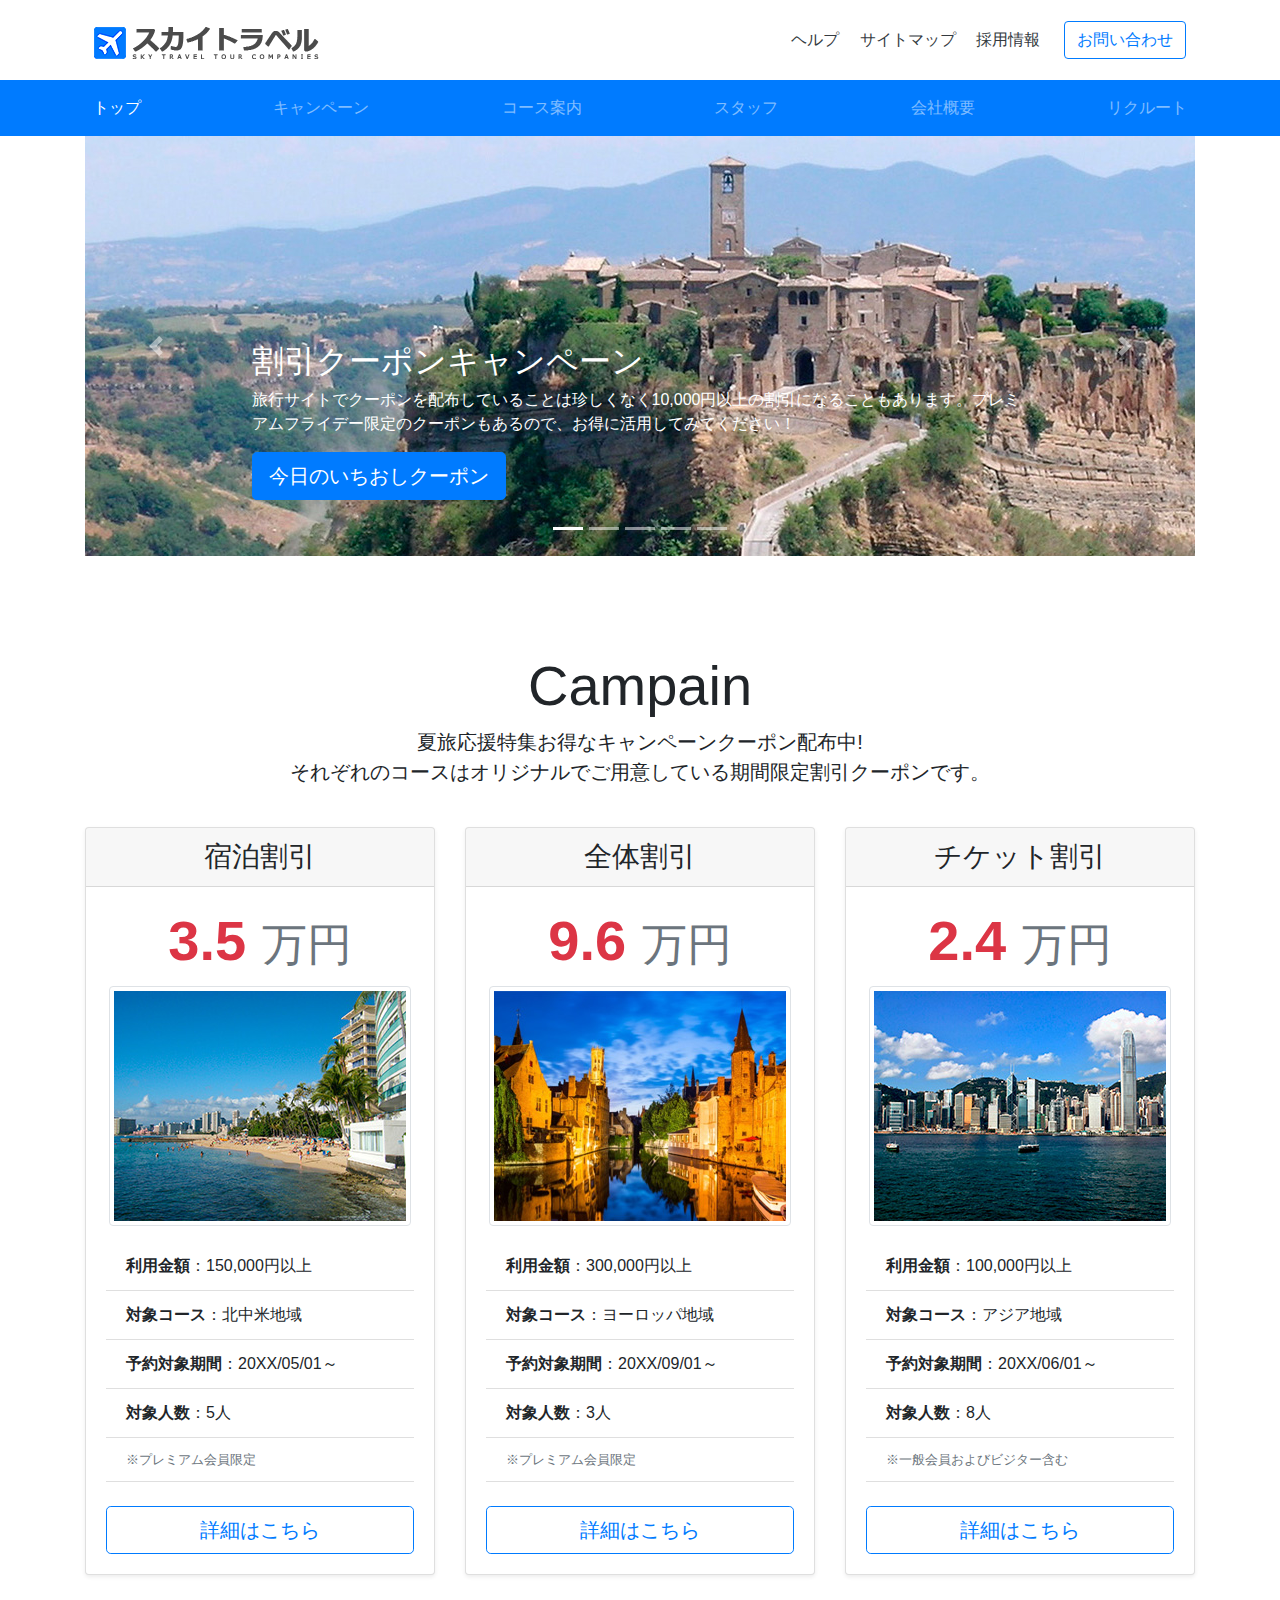
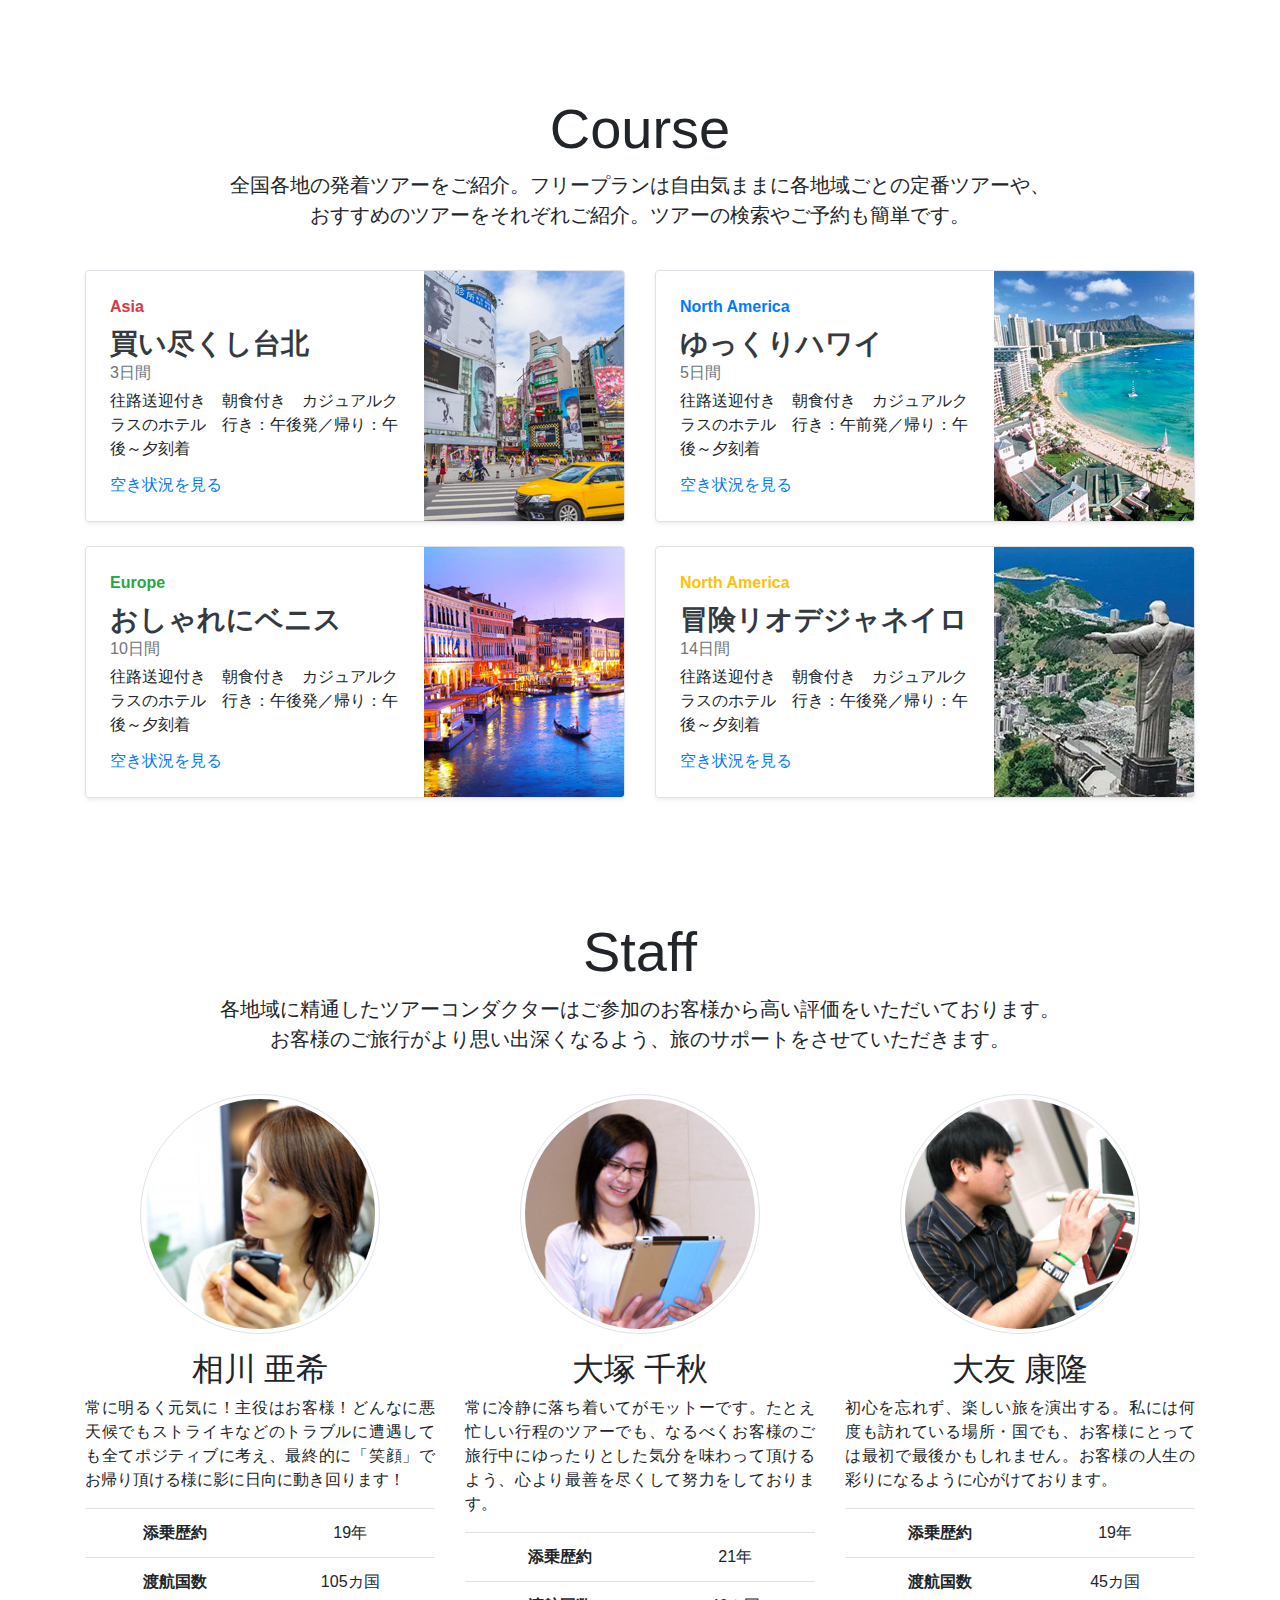
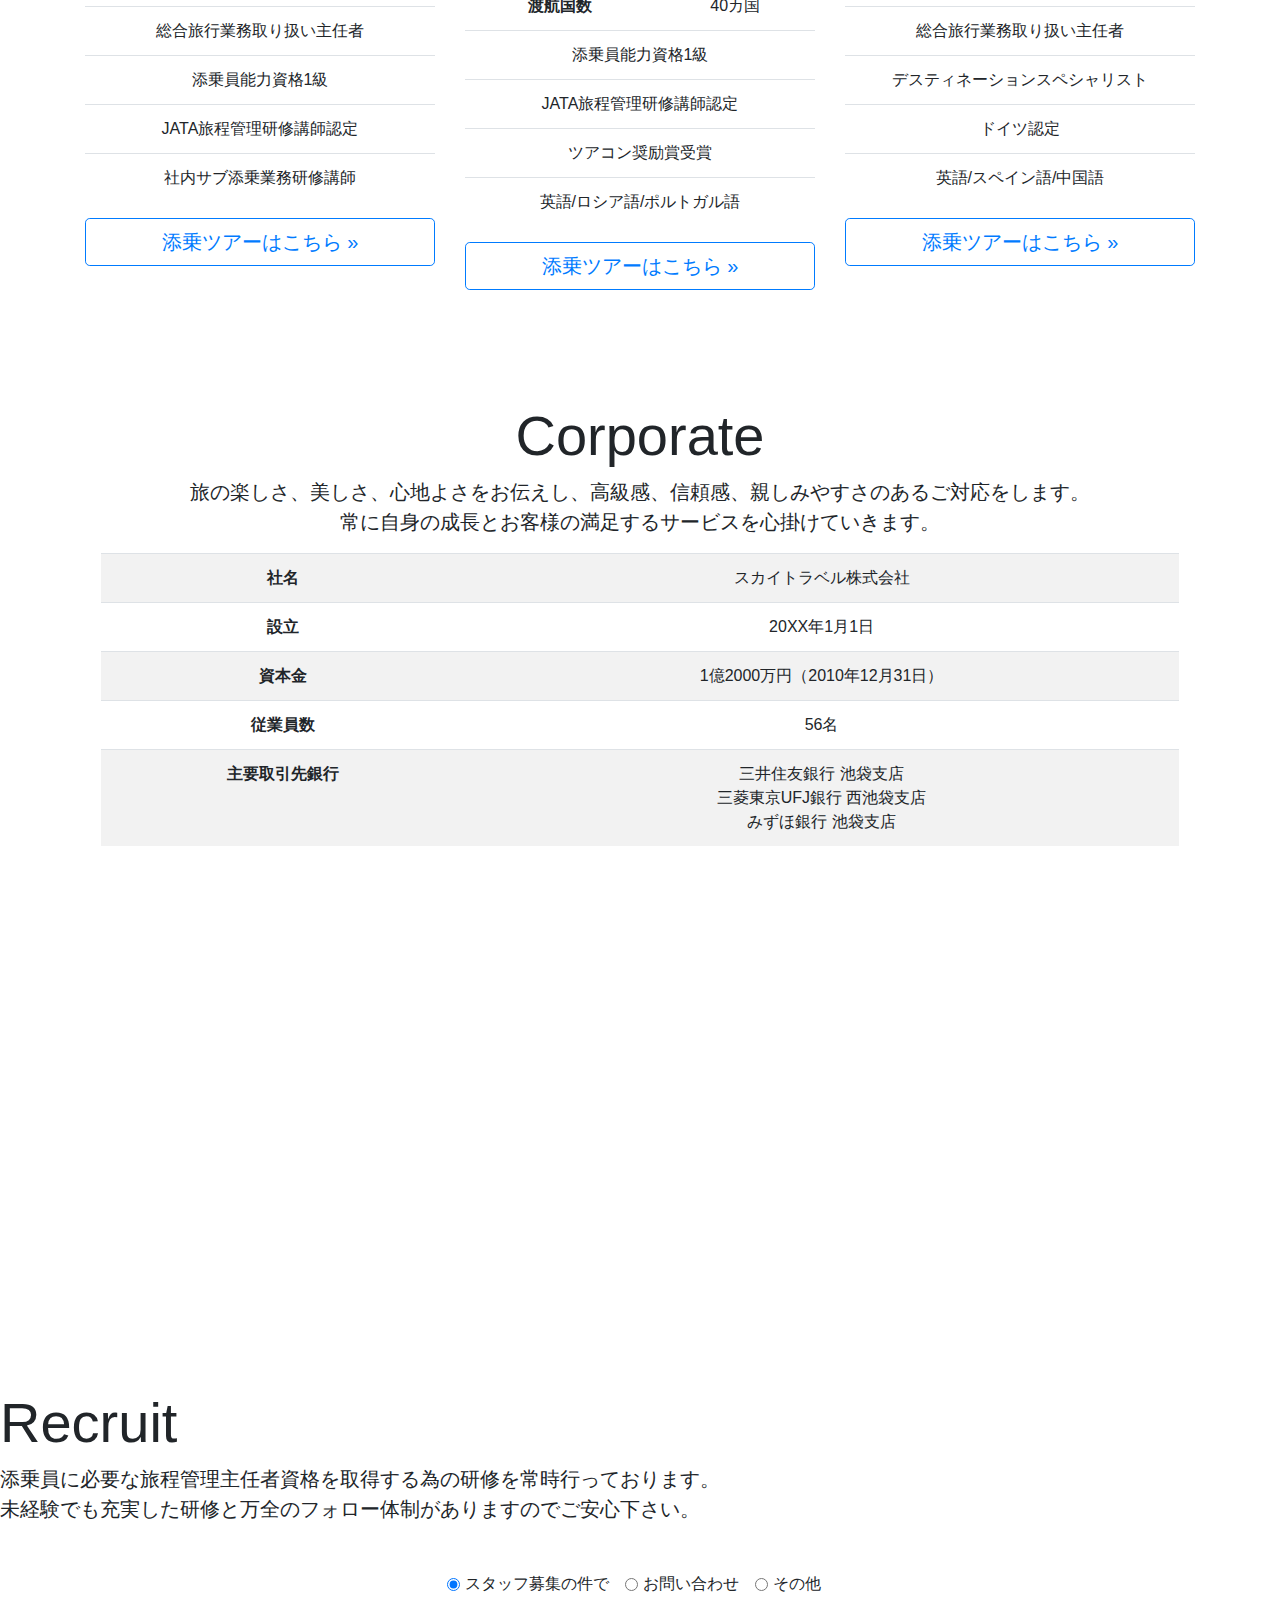
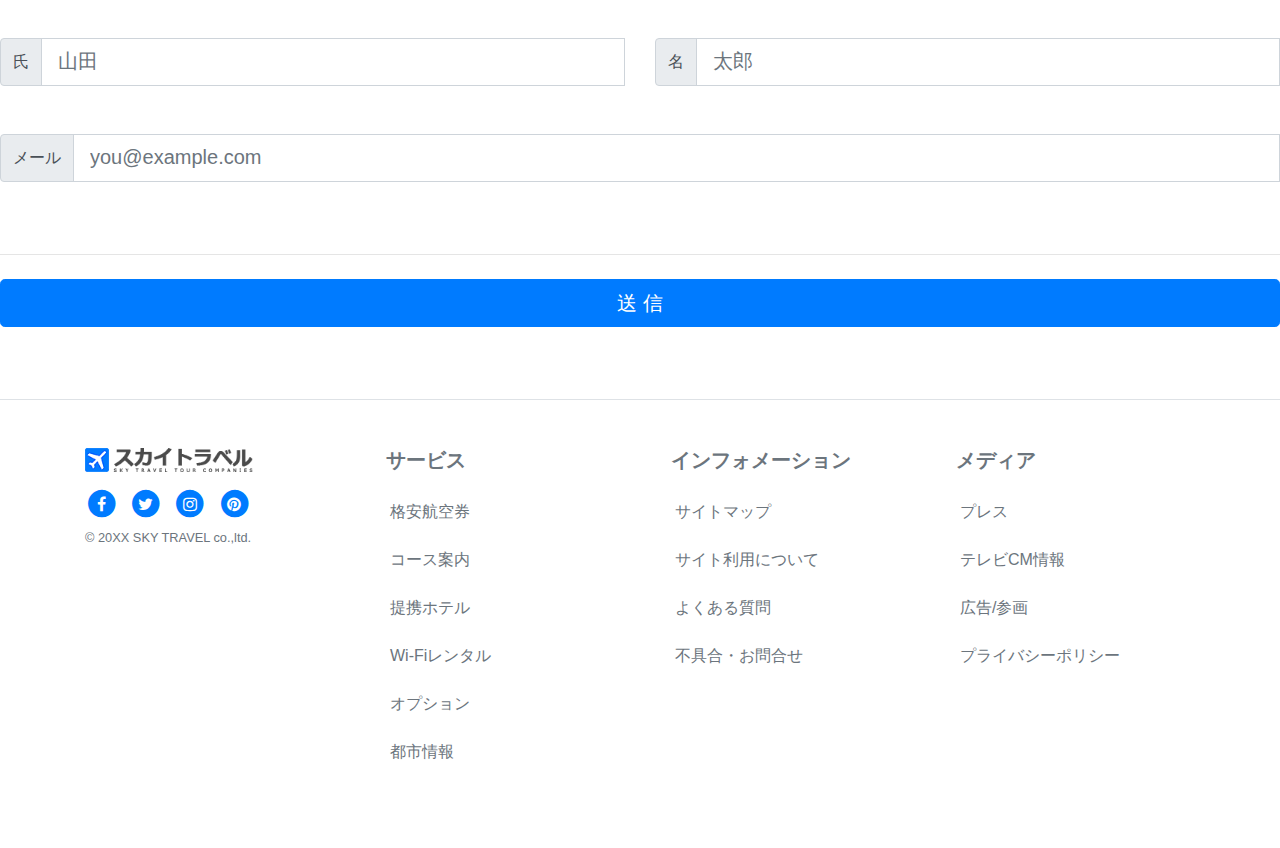
==== commit 43adff30: "add backbtn" ====
--- a/html/index.html
+++ b/html/index.html
@@ -376,9 +376,61 @@
         </section>
         <iframe src="https://www.google.com/maps/embed?pb=!1m18!1m12!1m3!1d3239.9713196460866!2d139.69789115069057!3d35.70232338009218!2m3!1f0!2f0!3f0!3m2!1i1024!2i768!4f5!3m3!1m2!1s0x60188d2f6cba44df%3A0x18b3bc4c95b9f078!2z44CSMTY5LTAwNzMg5p2x5Lqs6YO95paw5a6_5Yy655m-5Lq655S677yS5LiB55uu77yU4oiS77yY!5e0!3m2!1sja!2sjp!4v1577321023285!5m2!1sja!2sjp" width="100%" height="400" frameborder="0" style="border:0;" allowfullscreen=""></iframe>
         </div>
-        <section class="container my-5" id="corporate">
-        </section>
+       <section class="recruit my-5">
+            <h2 class="display-4">Recruit</h2>
+<p class="lead">添乗員に必要な旅程管理主任者資格を取得する為の研修を常時行っております。<br>未経験でも充実した研修と万全のフォロー体制がありますのでご安心下さい。</p>
+<form action="" method="post" class="needs-validation my-5" novalidate>
+  <div class="row">
+    <div class="col-md-12 mb-3 text-center">
+      <div class="form-check form-check-inline">
+        <input id="recruit_stuff" name="recruit" type="radio" class="form-check-input" checked required>
+        <label class="form-check-label" for="recruit_stuff">スタッフ募集の件で</label>
+      </div>
+      <div class="form-check form-check-inline">
+        <input id="recruit_part" name="recruit" type="radio" class="form-check-input" required>
+        <label class="form-check-label" for="recruit_part">お問い合わせ</label>
+      </div>
+      <div class="form-check form-check-inline">
+        <input id="recruit_other" name="recruit" type="radio" class="form-check-input" required>
+        <label class="form-check-label" for="recruit_other">その他</label>
+      </div>
+    </div>
+    <div class="col-md-6 my-4">
+      <div class="input-group">
+        <div class="input-group-prepend">
+          <span class="input-group-text">氏</span>
         </div>
+        <input type="text" class="form-control form-control-lg" placeholder="山田" required>
+        <div class="invalid-feedback">氏名は必須です。入力をお願いいたします。</div>
+      </div>
+    </div>
+    <div class="col-md-6 my-4">
+      <div class="input-group">
+        <div class="input-group-prepend">
+          <span class="input-group-text">名</span>
+        </div>
+        <input type="text" class="form-control form-control-lg" placeholder="太郎" required>
+        <div class="invalid-feedback">姓名は必須です。入力をお願いいたします。</div>
+      </div>
+    </div>
+    <div class="col-md-12 my-4">
+      <div class="input-group">
+        <div class="input-group-prepend">
+          <span class="input-group-text">メール</span>
+        </div>
+        <input type="email" class="form-control form-control-lg" placeholder="you@example.com" required>
+        <div class="invalid-feedback">メールアドレスは必須です。入力をお願いいたします。</div>
+      </div>
+    </div>
+    <div class="col-md-12 my-4">
+      <hr class="my-4">
+      <button class="btn btn-primary btn-lg btn-block" type="submit">送 信</button>
+    </div>
+    </div>
+  </form>
+
+              </section>
+
     </main>
     <footer class="pt-4 my-md-5 pt-md-5 border-top">
         <div class="container">
@@ -423,9 +475,29 @@
                     </ul>
                 </div>
     </footer>
+    <button type="button" class="btn btn-primary" id="backbtn">トップに戻る <span class="badge badge-light"><i class="fa fa-arrow-up"></i></span></button>
     <script src="https://ajax.googleapis.com/ajax/libs/jquery/3.3.1/jquery.min.js">
     </script>
     <script src="js/bootstrap.bundle.min.js"></script>
+    <script>
+  $(function() {
+    var topBtn = $('#backbtn');
+    topBtn.hide();
+    $(window).scroll(function () {
+      if ($(this).scrollTop() > 500) {
+        topBtn.fadeIn();
+      } else {
+        topBtn.fadeOut();
+      }
+    });
+    topBtn.click(function () {
+      $('body,html').animate({
+        scrollTop: 0
+      }, 500);
+      return false;
+    });
+  });
+</script>
 </body>
 
 </html>--- a/html/css/style.css
+++ b/html/css/style.css
@@ -3,4 +3,4 @@
  * Copyright 2011-2019 The Bootstrap Authors
  * Copyright 2011-2019 Twitter, Inc.
  * Licensed under MIT (https://github.com/twbs/bootstrap/blob/master/LICENSE)
- */:root{--blue: #007bff;--indigo: #6610f2;--purple: #6f42c1;--pink: #e83e8c;--red: #dc3545;--orange: #fd7e14;--yellow: #ffc107;--green: #28a745;--teal: #20c997;--cyan: #17a2b8;--white: #fff;--gray: #6c757d;--gray-dark: #343a40;--primary: #007bff;--secondary: #6c757d;--success: #28a745;--info: #17a2b8;--warning: #ffc107;--danger: #dc3545;--light: #f8f9fa;--dark: #343a40;--breakpoint-xs: 0;--breakpoint-sm: 576px;--breakpoint-md: 768px;--breakpoint-lg: 992px;--breakpoint-xl: 1200px;--font-family-sans-serif: -apple-system, BlinkMacSystemFont, "Segoe UI", Roboto, "Helvetica Neue", Arial, "Noto Sans", sans-serif, "Apple Color Emoji", "Segoe UI Emoji", "Segoe UI Symbol", "Noto Color Emoji";--font-family-monospace: SFMono-Regular, Menlo, Monaco, Consolas, "Liberation Mono", "Courier New", monospace}*,*::before,*::after{box-sizing:border-box}html{font-family:sans-serif;line-height:1.15;-webkit-text-size-adjust:100%;-webkit-tap-highlight-color:rgba(0,0,0,0)}article,aside,figcaption,figure,footer,header,hgroup,main,nav,section{display:block}body{margin:0;font-family:-apple-system,BlinkMacSystemFont,"Segoe UI",Roboto,"Helvetica Neue",Arial,"Noto Sans",sans-serif,"Apple Color Emoji","Segoe UI Emoji","Segoe UI Symbol","Noto Color Emoji";font-size:1rem;font-weight:400;line-height:1.5;color:#212529;text-align:left;background-color:#fff}[tabindex="-1"]:focus:not(:focus-visible){outline:0 !important}hr{box-sizing:content-box;height:0;overflow:visible}h1,h2,h3,h4,h5,h6{margin-top:0;margin-bottom:.5rem}p{margin-top:0;margin-bottom:1rem}abbr[title],abbr[data-original-title]{text-decoration:underline;text-decoration:underline dotted;cursor:help;border-bottom:0;text-decoration-skip-ink:none}address{margin-bottom:1rem;font-style:normal;line-height:inherit}ol,ul,dl{margin-top:0;margin-bottom:1rem}ol ol,ul ul,ol ul,ul ol{margin-bottom:0}dt{font-weight:700}dd{margin-bottom:.5rem;margin-left:0}blockquote{margin:0 0 1rem}b,strong{font-weight:bolder}small{font-size:80%}sub,sup{position:relative;font-size:75%;line-height:0;vertical-align:baseline}sub{bottom:-.25em}sup{top:-.5em}a{color:#007bff;text-decoration:none;background-color:transparent}a:hover{color:#0056b3;text-decoration:underline}a:not([href]){color:inherit;text-decoration:none}a:not([href]):hover{color:inherit;text-decoration:none}pre,code,kbd,samp{font-family:SFMono-Regular,Menlo,Monaco,Consolas,"Liberation Mono","Courier New",monospace;font-size:1em}pre{margin-top:0;margin-bottom:1rem;overflow:auto}figure{margin:0 0 1rem}img{vertical-align:middle;border-style:none}svg{overflow:hidden;vertical-align:middle}table{border-collapse:collapse}caption{padding-top:.75rem;padding-bottom:.75rem;color:#6c757d;text-align:left;caption-side:bottom}th{text-align:inherit}label{display:inline-block;margin-bottom:.5rem}button{border-radius:0}button:focus{outline:1px dotted;outline:5px auto -webkit-focus-ring-color}input,button,select,optgroup,textarea{margin:0;font-family:inherit;font-size:inherit;line-height:inherit}button,input{overflow:visible}button,select{text-transform:none}select{word-wrap:normal}button,[type="button"],[type="reset"],[type="submit"]{-webkit-appearance:button}button:not(:disabled),[type="button"]:not(:disabled),[type="reset"]:not(:disabled),[type="submit"]:not(:disabled){cursor:pointer}button::-moz-focus-inner,[type="button"]::-moz-focus-inner,[type="reset"]::-moz-focus-inner,[type="submit"]::-moz-focus-inner{padding:0;border-style:none}input[type="radio"],input[type="checkbox"]{box-sizing:border-box;padding:0}input[type="date"],input[type="time"],input[type="datetime-local"],input[type="month"]{-webkit-appearance:listbox}textarea{overflow:auto;resize:vertical}fieldset{min-width:0;padding:0;margin:0;border:0}legend{display:block;width:100%;max-width:100%;padding:0;margin-bottom:.5rem;font-size:1.5rem;line-height:inherit;color:inherit;white-space:normal}progress{vertical-align:baseline}[type="number"]::-webkit-inner-spin-button,[type="number"]::-webkit-outer-spin-button{height:auto}[type="search"]{outline-offset:-2px;-webkit-appearance:none}[type="search"]::-webkit-search-decoration{-webkit-appearance:none}::-webkit-file-upload-button{font:inherit;-webkit-appearance:button}output{display:inline-block}summary{display:list-item;cursor:pointer}template{display:none}[hidden]{display:none !important}h1,h2,h3,h4,h5,h6,.h1,.h2,.h3,.h4,.h5,.h6{margin-bottom:.5rem;font-weight:500;line-height:1.2}h1,.h1{font-size:2.5rem}h2,.h2{font-size:2rem}h3,.h3{font-size:1.75rem}h4,.h4{font-size:1.5rem}h5,.h5{font-size:1.25rem}h6,.h6{font-size:1rem}.lead{font-size:1.25rem;font-weight:300}.display-1{font-size:6rem;font-weight:300;line-height:1.2}.display-2{font-size:5.5rem;font-weight:300;line-height:1.2}.display-3{font-size:4.5rem;font-weight:300;line-height:1.2}.display-4{font-size:3.5rem;font-weight:300;line-height:1.2}hr{margin-top:1rem;margin-bottom:1rem;border:0;border-top:1px solid rgba(0,0,0,0.1)}small,.small{font-size:80%;font-weight:400}mark,.mark{padding:.2em;background-color:#fcf8e3}.list-unstyled{padding-left:0;list-style:none}.list-inline{padding-left:0;list-style:none}.list-inline-item{display:inline-block}.list-inline-item:not(:last-child){margin-right:.5rem}.initialism{font-size:90%;text-transform:uppercase}.blockquote{margin-bottom:1rem;font-size:1.25rem}.blockquote-footer{display:block;font-size:80%;color:#6c757d}.blockquote-footer::before{content:"\2014\00A0"}.img-fluid{max-width:100%;height:auto}.img-thumbnail{padding:.25rem;background-color:#fff;border:1px solid #dee2e6;border-radius:.25rem;max-width:100%;height:auto}.figure{display:inline-block}.figure-img{margin-bottom:.5rem;line-height:1}.figure-caption{font-size:90%;color:#6c757d}code{font-size:87.5%;color:#e83e8c;word-wrap:break-word}a>code{color:inherit}kbd{padding:.2rem .4rem;font-size:87.5%;color:#fff;background-color:#212529;border-radius:.2rem}kbd kbd{padding:0;font-size:100%;font-weight:700}pre{display:block;font-size:87.5%;color:#212529}pre code{font-size:inherit;color:inherit;word-break:normal}.pre-scrollable{max-height:340px;overflow-y:scroll}.container{width:100%;padding-right:15px;padding-left:15px;margin-right:auto;margin-left:auto}@media (min-width: 576px){.container{max-width:540px}}@media (min-width: 768px){.container{max-width:720px}}@media (min-width: 992px){.container{max-width:960px}}@media (min-width: 1200px){.container{max-width:1140px}}.container-fluid,.container-sm,.container-md,.container-lg,.container-xl{width:100%;padding-right:15px;padding-left:15px;margin-right:auto;margin-left:auto}@media (min-width: 576px){.container,.container-sm{max-width:540px}}@media (min-width: 768px){.container,.container-sm,.container-md{max-width:720px}}@media (min-width: 992px){.container,.container-sm,.container-md,.container-lg{max-width:960px}}@media (min-width: 1200px){.container,.container-sm,.container-md,.container-lg,.container-xl{max-width:1140px}}.row{display:flex;flex-wrap:wrap;margin-right:-15px;margin-left:-15px}.no-gutters{margin-right:0;margin-left:0}.no-gutters>.col,.no-gutters>[class*="col-"]{padding-right:0;padding-left:0}.col-1,.col-2,.col-3,.col-4,.col-5,.col-6,.col-7,.col-8,.col-9,.col-10,.col-11,.col-12,.col,.col-auto,.col-sm-1,.col-sm-2,.col-sm-3,.col-sm-4,.col-sm-5,.col-sm-6,.col-sm-7,.col-sm-8,.col-sm-9,.col-sm-10,.col-sm-11,.col-sm-12,.col-sm,.col-sm-auto,.col-md-1,.col-md-2,.col-md-3,.col-md-4,.col-md-5,.col-md-6,.col-md-7,.col-md-8,.col-md-9,.col-md-10,.col-md-11,.col-md-12,.col-md,.col-md-auto,.col-lg-1,.col-lg-2,.col-lg-3,.col-lg-4,.col-lg-5,.col-lg-6,.col-lg-7,.col-lg-8,.col-lg-9,.col-lg-10,.col-lg-11,.col-lg-12,.col-lg,.col-lg-auto,.col-xl-1,.col-xl-2,.col-xl-3,.col-xl-4,.col-xl-5,.col-xl-6,.col-xl-7,.col-xl-8,.col-xl-9,.col-xl-10,.col-xl-11,.col-xl-12,.col-xl,.col-xl-auto{position:relative;width:100%;padding-right:15px;padding-left:15px}.col{flex-basis:0;flex-grow:1;max-width:100%}.row-cols-1>*{flex:0 0 100%;max-width:100%}.row-cols-2>*{flex:0 0 50%;max-width:50%}.row-cols-3>*{flex:0 0 33.33333%;max-width:33.33333%}.row-cols-4>*{flex:0 0 25%;max-width:25%}.row-cols-5>*{flex:0 0 20%;max-width:20%}.row-cols-6>*{flex:0 0 16.66667%;max-width:16.66667%}.col-auto{flex:0 0 auto;width:auto;max-width:100%}.col-1{flex:0 0 8.33333%;max-width:8.33333%}.col-2{flex:0 0 16.66667%;max-width:16.66667%}.col-3{flex:0 0 25%;max-width:25%}.col-4{flex:0 0 33.33333%;max-width:33.33333%}.col-5{flex:0 0 41.66667%;max-width:41.66667%}.col-6{flex:0 0 50%;max-width:50%}.col-7{flex:0 0 58.33333%;max-width:58.33333%}.col-8{flex:0 0 66.66667%;max-width:66.66667%}.col-9{flex:0 0 75%;max-width:75%}.col-10{flex:0 0 83.33333%;max-width:83.33333%}.col-11{flex:0 0 91.66667%;max-width:91.66667%}.col-12{flex:0 0 100%;max-width:100%}.order-first{order:-1}.order-last{order:13}.order-0{order:0}.order-1{order:1}.order-2{order:2}.order-3{order:3}.order-4{order:4}.order-5{order:5}.order-6{order:6}.order-7{order:7}.order-8{order:8}.order-9{order:9}.order-10{order:10}.order-11{order:11}.order-12{order:12}.offset-1{margin-left:8.33333%}.offset-2{margin-left:16.66667%}.offset-3{margin-left:25%}.offset-4{margin-left:33.33333%}.offset-5{margin-left:41.66667%}.offset-6{margin-left:50%}.offset-7{margin-left:58.33333%}.offset-8{margin-left:66.66667%}.offset-9{margin-left:75%}.offset-10{margin-left:83.33333%}.offset-11{margin-left:91.66667%}@media (min-width: 576px){.col-sm{flex-basis:0;flex-grow:1;max-width:100%}.row-cols-sm-1>*{flex:0 0 100%;max-width:100%}.row-cols-sm-2>*{flex:0 0 50%;max-width:50%}.row-cols-sm-3>*{flex:0 0 33.33333%;max-width:33.33333%}.row-cols-sm-4>*{flex:0 0 25%;max-width:25%}.row-cols-sm-5>*{flex:0 0 20%;max-width:20%}.row-cols-sm-6>*{flex:0 0 16.66667%;max-width:16.66667%}.col-sm-auto{flex:0 0 auto;width:auto;max-width:100%}.col-sm-1{flex:0 0 8.33333%;max-width:8.33333%}.col-sm-2{flex:0 0 16.66667%;max-width:16.66667%}.col-sm-3{flex:0 0 25%;max-width:25%}.col-sm-4{flex:0 0 33.33333%;max-width:33.33333%}.col-sm-5{flex:0 0 41.66667%;max-width:41.66667%}.col-sm-6{flex:0 0 50%;max-width:50%}.col-sm-7{flex:0 0 58.33333%;max-width:58.33333%}.col-sm-8{flex:0 0 66.66667%;max-width:66.66667%}.col-sm-9{flex:0 0 75%;max-width:75%}.col-sm-10{flex:0 0 83.33333%;max-width:83.33333%}.col-sm-11{flex:0 0 91.66667%;max-width:91.66667%}.col-sm-12{flex:0 0 100%;max-width:100%}.order-sm-first{order:-1}.order-sm-last{order:13}.order-sm-0{order:0}.order-sm-1{order:1}.order-sm-2{order:2}.order-sm-3{order:3}.order-sm-4{order:4}.order-sm-5{order:5}.order-sm-6{order:6}.order-sm-7{order:7}.order-sm-8{order:8}.order-sm-9{order:9}.order-sm-10{order:10}.order-sm-11{order:11}.order-sm-12{order:12}.offset-sm-0{margin-left:0}.offset-sm-1{margin-left:8.33333%}.offset-sm-2{margin-left:16.66667%}.offset-sm-3{margin-left:25%}.offset-sm-4{margin-left:33.33333%}.offset-sm-5{margin-left:41.66667%}.offset-sm-6{margin-left:50%}.offset-sm-7{margin-left:58.33333%}.offset-sm-8{margin-left:66.66667%}.offset-sm-9{margin-left:75%}.offset-sm-10{margin-left:83.33333%}.offset-sm-11{margin-left:91.66667%}}@media (min-width: 768px){.col-md{flex-basis:0;flex-grow:1;max-width:100%}.row-cols-md-1>*{flex:0 0 100%;max-width:100%}.row-cols-md-2>*{flex:0 0 50%;max-width:50%}.row-cols-md-3>*{flex:0 0 33.33333%;max-width:33.33333%}.row-cols-md-4>*{flex:0 0 25%;max-width:25%}.row-cols-md-5>*{flex:0 0 20%;max-width:20%}.row-cols-md-6>*{flex:0 0 16.66667%;max-width:16.66667%}.col-md-auto{flex:0 0 auto;width:auto;max-width:100%}.col-md-1{flex:0 0 8.33333%;max-width:8.33333%}.col-md-2{flex:0 0 16.66667%;max-width:16.66667%}.col-md-3{flex:0 0 25%;max-width:25%}.col-md-4{flex:0 0 33.33333%;max-width:33.33333%}.col-md-5{flex:0 0 41.66667%;max-width:41.66667%}.col-md-6{flex:0 0 50%;max-width:50%}.col-md-7{flex:0 0 58.33333%;max-width:58.33333%}.col-md-8{flex:0 0 66.66667%;max-width:66.66667%}.col-md-9{flex:0 0 75%;max-width:75%}.col-md-10{flex:0 0 83.33333%;max-width:83.33333%}.col-md-11{flex:0 0 91.66667%;max-width:91.66667%}.col-md-12{flex:0 0 100%;max-width:100%}.order-md-first{order:-1}.order-md-last{order:13}.order-md-0{order:0}.order-md-1{order:1}.order-md-2{order:2}.order-md-3{order:3}.order-md-4{order:4}.order-md-5{order:5}.order-md-6{order:6}.order-md-7{order:7}.order-md-8{order:8}.order-md-9{order:9}.order-md-10{order:10}.order-md-11{order:11}.order-md-12{order:12}.offset-md-0{margin-left:0}.offset-md-1{margin-left:8.33333%}.offset-md-2{margin-left:16.66667%}.offset-md-3{margin-left:25%}.offset-md-4{margin-left:33.33333%}.offset-md-5{margin-left:41.66667%}.offset-md-6{margin-left:50%}.offset-md-7{margin-left:58.33333%}.offset-md-8{margin-left:66.66667%}.offset-md-9{margin-left:75%}.offset-md-10{margin-left:83.33333%}.offset-md-11{margin-left:91.66667%}}@media (min-width: 992px){.col-lg{flex-basis:0;flex-grow:1;max-width:100%}.row-cols-lg-1>*{flex:0 0 100%;max-width:100%}.row-cols-lg-2>*{flex:0 0 50%;max-width:50%}.row-cols-lg-3>*{flex:0 0 33.33333%;max-width:33.33333%}.row-cols-lg-4>*{flex:0 0 25%;max-width:25%}.row-cols-lg-5>*{flex:0 0 20%;max-width:20%}.row-cols-lg-6>*{flex:0 0 16.66667%;max-width:16.66667%}.col-lg-auto{flex:0 0 auto;width:auto;max-width:100%}.col-lg-1{flex:0 0 8.33333%;max-width:8.33333%}.col-lg-2{flex:0 0 16.66667%;max-width:16.66667%}.col-lg-3{flex:0 0 25%;max-width:25%}.col-lg-4{flex:0 0 33.33333%;max-width:33.33333%}.col-lg-5{flex:0 0 41.66667%;max-width:41.66667%}.col-lg-6{flex:0 0 50%;max-width:50%}.col-lg-7{flex:0 0 58.33333%;max-width:58.33333%}.col-lg-8{flex:0 0 66.66667%;max-width:66.66667%}.col-lg-9{flex:0 0 75%;max-width:75%}.col-lg-10{flex:0 0 83.33333%;max-width:83.33333%}.col-lg-11{flex:0 0 91.66667%;max-width:91.66667%}.col-lg-12{flex:0 0 100%;max-width:100%}.order-lg-first{order:-1}.order-lg-last{order:13}.order-lg-0{order:0}.order-lg-1{order:1}.order-lg-2{order:2}.order-lg-3{order:3}.order-lg-4{order:4}.order-lg-5{order:5}.order-lg-6{order:6}.order-lg-7{order:7}.order-lg-8{order:8}.order-lg-9{order:9}.order-lg-10{order:10}.order-lg-11{order:11}.order-lg-12{order:12}.offset-lg-0{margin-left:0}.offset-lg-1{margin-left:8.33333%}.offset-lg-2{margin-left:16.66667%}.offset-lg-3{margin-left:25%}.offset-lg-4{margin-left:33.33333%}.offset-lg-5{margin-left:41.66667%}.offset-lg-6{margin-left:50%}.offset-lg-7{margin-left:58.33333%}.offset-lg-8{margin-left:66.66667%}.offset-lg-9{margin-left:75%}.offset-lg-10{margin-left:83.33333%}.offset-lg-11{margin-left:91.66667%}}@media (min-width: 1200px){.col-xl{flex-basis:0;flex-grow:1;max-width:100%}.row-cols-xl-1>*{flex:0 0 100%;max-width:100%}.row-cols-xl-2>*{flex:0 0 50%;max-width:50%}.row-cols-xl-3>*{flex:0 0 33.33333%;max-width:33.33333%}.row-cols-xl-4>*{flex:0 0 25%;max-width:25%}.row-cols-xl-5>*{flex:0 0 20%;max-width:20%}.row-cols-xl-6>*{flex:0 0 16.66667%;max-width:16.66667%}.col-xl-auto{flex:0 0 auto;width:auto;max-width:100%}.col-xl-1{flex:0 0 8.33333%;max-width:8.33333%}.col-xl-2{flex:0 0 16.66667%;max-width:16.66667%}.col-xl-3{flex:0 0 25%;max-width:25%}.col-xl-4{flex:0 0 33.33333%;max-width:33.33333%}.col-xl-5{flex:0 0 41.66667%;max-width:41.66667%}.col-xl-6{flex:0 0 50%;max-width:50%}.col-xl-7{flex:0 0 58.33333%;max-width:58.33333%}.col-xl-8{flex:0 0 66.66667%;max-width:66.66667%}.col-xl-9{flex:0 0 75%;max-width:75%}.col-xl-10{flex:0 0 83.33333%;max-width:83.33333%}.col-xl-11{flex:0 0 91.66667%;max-width:91.66667%}.col-xl-12{flex:0 0 100%;max-width:100%}.order-xl-first{order:-1}.order-xl-last{order:13}.order-xl-0{order:0}.order-xl-1{order:1}.order-xl-2{order:2}.order-xl-3{order:3}.order-xl-4{order:4}.order-xl-5{order:5}.order-xl-6{order:6}.order-xl-7{order:7}.order-xl-8{order:8}.order-xl-9{order:9}.order-xl-10{order:10}.order-xl-11{order:11}.order-xl-12{order:12}.offset-xl-0{margin-left:0}.offset-xl-1{margin-left:8.33333%}.offset-xl-2{margin-left:16.66667%}.offset-xl-3{margin-left:25%}.offset-xl-4{margin-left:33.33333%}.offset-xl-5{margin-left:41.66667%}.offset-xl-6{margin-left:50%}.offset-xl-7{margin-left:58.33333%}.offset-xl-8{margin-left:66.66667%}.offset-xl-9{margin-left:75%}.offset-xl-10{margin-left:83.33333%}.offset-xl-11{margin-left:91.66667%}}.table{width:100%;margin-bottom:1rem;color:#212529}.table th,.table td{padding:.75rem;vertical-align:top;border-top:1px solid #dee2e6}.table thead th{vertical-align:bottom;border-bottom:2px solid #dee2e6}.table tbody+tbody{border-top:2px solid #dee2e6}.table-sm th,.table-sm td{padding:.3rem}.table-bordered{border:1px solid #dee2e6}.table-bordered th,.table-bordered td{border:1px solid #dee2e6}.table-bordered thead th,.table-bordered thead td{border-bottom-width:2px}.table-borderless th,.table-borderless td,.table-borderless thead th,.table-borderless tbody+tbody{border:0}.table-striped tbody tr:nth-of-type(odd){background-color:rgba(0,0,0,0.05)}.table-hover tbody tr:hover{color:#212529;background-color:rgba(0,0,0,0.075)}.table-primary,.table-primary>th,.table-primary>td{background-color:#b8daff}.table-primary th,.table-primary td,.table-primary thead th,.table-primary tbody+tbody{border-color:#7abaff}.table-hover .table-primary:hover{background-color:#9fcdff}.table-hover .table-primary:hover>td,.table-hover .table-primary:hover>th{background-color:#9fcdff}.table-secondary,.table-secondary>th,.table-secondary>td{background-color:#d6d8db}.table-secondary th,.table-secondary td,.table-secondary thead th,.table-secondary tbody+tbody{border-color:#b3b7bb}.table-hover .table-secondary:hover{background-color:#c8cbcf}.table-hover .table-secondary:hover>td,.table-hover .table-secondary:hover>th{background-color:#c8cbcf}.table-success,.table-success>th,.table-success>td{background-color:#c3e6cb}.table-success th,.table-success td,.table-success thead th,.table-success tbody+tbody{border-color:#8fd19e}.table-hover .table-success:hover{background-color:#b1dfbb}.table-hover .table-success:hover>td,.table-hover .table-success:hover>th{background-color:#b1dfbb}.table-info,.table-info>th,.table-info>td{background-color:#bee5eb}.table-info th,.table-info td,.table-info thead th,.table-info tbody+tbody{border-color:#86cfda}.table-hover .table-info:hover{background-color:#abdde5}.table-hover .table-info:hover>td,.table-hover .table-info:hover>th{background-color:#abdde5}.table-warning,.table-warning>th,.table-warning>td{background-color:#ffeeba}.table-warning th,.table-warning td,.table-warning thead th,.table-warning tbody+tbody{border-color:#ffdf7e}.table-hover .table-warning:hover{background-color:#ffe8a1}.table-hover .table-warning:hover>td,.table-hover .table-warning:hover>th{background-color:#ffe8a1}.table-danger,.table-danger>th,.table-danger>td{background-color:#f5c6cb}.table-danger th,.table-danger td,.table-danger thead th,.table-danger tbody+tbody{border-color:#ed969e}.table-hover .table-danger:hover{background-color:#f1b0b7}.table-hover .table-danger:hover>td,.table-hover .table-danger:hover>th{background-color:#f1b0b7}.table-light,.table-light>th,.table-light>td{background-color:#fdfdfe}.table-light th,.table-light td,.table-light thead th,.table-light tbody+tbody{border-color:#fbfcfc}.table-hover .table-light:hover{background-color:#ececf6}.table-hover .table-light:hover>td,.table-hover .table-light:hover>th{background-color:#ececf6}.table-dark,.table-dark>th,.table-dark>td{background-color:#c6c8ca}.table-dark th,.table-dark td,.table-dark thead th,.table-dark tbody+tbody{border-color:#95999c}.table-hover .table-dark:hover{background-color:#b9bbbe}.table-hover .table-dark:hover>td,.table-hover .table-dark:hover>th{background-color:#b9bbbe}.table-active,.table-active>th,.table-active>td{background-color:rgba(0,0,0,0.075)}.table-hover .table-active:hover{background-color:rgba(0,0,0,0.075)}.table-hover .table-active:hover>td,.table-hover .table-active:hover>th{background-color:rgba(0,0,0,0.075)}.table .thead-dark th{color:#fff;background-color:#343a40;border-color:#454d55}.table .thead-light th{color:#495057;background-color:#e9ecef;border-color:#dee2e6}.table-dark{color:#fff;background-color:#343a40}.table-dark th,.table-dark td,.table-dark thead th{border-color:#454d55}.table-dark.table-bordered{border:0}.table-dark.table-striped tbody tr:nth-of-type(odd){background-color:rgba(255,255,255,0.05)}.table-dark.table-hover tbody tr:hover{color:#fff;background-color:rgba(255,255,255,0.075)}@media (max-width: 575.98px){.table-responsive-sm{display:block;width:100%;overflow-x:auto;-webkit-overflow-scrolling:touch}.table-responsive-sm>.table-bordered{border:0}}@media (max-width: 767.98px){.table-responsive-md{display:block;width:100%;overflow-x:auto;-webkit-overflow-scrolling:touch}.table-responsive-md>.table-bordered{border:0}}@media (max-width: 991.98px){.table-responsive-lg{display:block;width:100%;overflow-x:auto;-webkit-overflow-scrolling:touch}.table-responsive-lg>.table-bordered{border:0}}@media (max-width: 1199.98px){.table-responsive-xl{display:block;width:100%;overflow-x:auto;-webkit-overflow-scrolling:touch}.table-responsive-xl>.table-bordered{border:0}}.table-responsive{display:block;width:100%;overflow-x:auto;-webkit-overflow-scrolling:touch}.table-responsive>.table-bordered{border:0}.form-control{display:block;width:100%;height:calc(1.5em + .75rem + 2px);padding:.375rem .75rem;font-size:1rem;font-weight:400;line-height:1.5;color:#495057;background-color:#fff;background-clip:padding-box;border:1px solid #ced4da;border-radius:.25rem;transition:border-color 0.15s ease-in-out,box-shadow 0.15s ease-in-out}@media (prefers-reduced-motion: reduce){.form-control{transition:none}}.form-control::-ms-expand{background-color:transparent;border:0}.form-control:-moz-focusring{color:transparent;text-shadow:0 0 0 #495057}.form-control:focus{color:#495057;background-color:#fff;border-color:#80bdff;outline:0;box-shadow:0 0 0 .2rem rgba(0,123,255,0.25)}.form-control::placeholder{color:#6c757d;opacity:1}.form-control:disabled,.form-control[readonly]{background-color:#e9ecef;opacity:1}select.form-control:focus::-ms-value{color:#495057;background-color:#fff}.form-control-file,.form-control-range{display:block;width:100%}.col-form-label{padding-top:calc(.375rem + 1px);padding-bottom:calc(.375rem + 1px);margin-bottom:0;font-size:inherit;line-height:1.5}.col-form-label-lg{padding-top:calc(.5rem + 1px);padding-bottom:calc(.5rem + 1px);font-size:1.25rem;line-height:1.5}.col-form-label-sm{padding-top:calc(.25rem + 1px);padding-bottom:calc(.25rem + 1px);font-size:.875rem;line-height:1.5}.form-control-plaintext{display:block;width:100%;padding:.375rem 0;margin-bottom:0;font-size:1rem;line-height:1.5;color:#212529;background-color:transparent;border:solid transparent;border-width:1px 0}.form-control-plaintext.form-control-sm,.form-control-plaintext.form-control-lg{padding-right:0;padding-left:0}.form-control-sm{height:calc(1.5em + .5rem + 2px);padding:.25rem .5rem;font-size:.875rem;line-height:1.5;border-radius:.2rem}.form-control-lg{height:calc(1.5em + 1rem + 2px);padding:.5rem 1rem;font-size:1.25rem;line-height:1.5;border-radius:.3rem}select.form-control[size],select.form-control[multiple]{height:auto}textarea.form-control{height:auto}.form-group{margin-bottom:1rem}.form-text{display:block;margin-top:.25rem}.form-row{display:flex;flex-wrap:wrap;margin-right:-5px;margin-left:-5px}.form-row>.col,.form-row>[class*="col-"]{padding-right:5px;padding-left:5px}.form-check{position:relative;display:block;padding-left:1.25rem}.form-check-input{position:absolute;margin-top:.3rem;margin-left:-1.25rem}.form-check-input[disabled] ~ .form-check-label,.form-check-input:disabled ~ .form-check-label{color:#6c757d}.form-check-label{margin-bottom:0}.form-check-inline{display:inline-flex;align-items:center;padding-left:0;margin-right:.75rem}.form-check-inline .form-check-input{position:static;margin-top:0;margin-right:.3125rem;margin-left:0}.valid-feedback{display:none;width:100%;margin-top:.25rem;font-size:80%;color:#28a745}.valid-tooltip{position:absolute;top:100%;z-index:5;display:none;max-width:100%;padding:.25rem .5rem;margin-top:.1rem;font-size:.875rem;line-height:1.5;color:#fff;background-color:rgba(40,167,69,0.9);border-radius:.25rem}.was-validated :valid ~ .valid-feedback,.was-validated :valid ~ .valid-tooltip,.is-valid ~ .valid-feedback,.is-valid ~ .valid-tooltip{display:block}.was-validated .form-control:valid,.form-control.is-valid{border-color:#28a745;padding-right:calc(1.5em + .75rem);background-image:url("data:image/svg+xml,%3csvg xmlns='http://www.w3.org/2000/svg' width='8' height='8' viewBox='0 0 8 8'%3e%3cpath fill='%2328a745' d='M2.3 6.73L.6 4.53c-.4-1.04.46-1.4 1.1-.8l1.1 1.4 3.4-3.8c.6-.63 1.6-.27 1.2.7l-4 4.6c-.43.5-.8.4-1.1.1z'/%3e%3c/svg%3e");background-repeat:no-repeat;background-position:right calc(.375em + .1875rem) center;background-size:calc(.75em + .375rem) calc(.75em + .375rem)}.was-validated .form-control:valid:focus,.form-control.is-valid:focus{border-color:#28a745;box-shadow:0 0 0 .2rem rgba(40,167,69,0.25)}.was-validated textarea.form-control:valid,textarea.form-control.is-valid{padding-right:calc(1.5em + .75rem);background-position:top calc(.375em + .1875rem) right calc(.375em + .1875rem)}.was-validated .custom-select:valid,.custom-select.is-valid{border-color:#28a745;padding-right:calc(.75em + 2.3125rem);background:url("data:image/svg+xml,%3csvg xmlns='http://www.w3.org/2000/svg' width='4' height='5' viewBox='0 0 4 5'%3e%3cpath fill='%23343a40' d='M2 0L0 2h4zm0 5L0 3h4z'/%3e%3c/svg%3e") no-repeat right .75rem center/8px 10px,url("data:image/svg+xml,%3csvg xmlns='http://www.w3.org/2000/svg' width='8' height='8' viewBox='0 0 8 8'%3e%3cpath fill='%2328a745' d='M2.3 6.73L.6 4.53c-.4-1.04.46-1.4 1.1-.8l1.1 1.4 3.4-3.8c.6-.63 1.6-.27 1.2.7l-4 4.6c-.43.5-.8.4-1.1.1z'/%3e%3c/svg%3e") #fff no-repeat center right 1.75rem/calc(.75em + .375rem) calc(.75em + .375rem)}.was-validated .custom-select:valid:focus,.custom-select.is-valid:focus{border-color:#28a745;box-shadow:0 0 0 .2rem rgba(40,167,69,0.25)}.was-validated .form-check-input:valid ~ .form-check-label,.form-check-input.is-valid ~ .form-check-label{color:#28a745}.was-validated .form-check-input:valid ~ .valid-feedback,.was-validated .form-check-input:valid ~ .valid-tooltip,.form-check-input.is-valid ~ .valid-feedback,.form-check-input.is-valid ~ .valid-tooltip{display:block}.was-validated .custom-control-input:valid ~ .custom-control-label,.custom-control-input.is-valid ~ .custom-control-label{color:#28a745}.was-validated .custom-control-input:valid ~ .custom-control-label::before,.custom-control-input.is-valid ~ .custom-control-label::before{border-color:#28a745}.was-validated .custom-control-input:valid:checked ~ .custom-control-label::before,.custom-control-input.is-valid:checked ~ .custom-control-label::before{border-color:#34ce57;background-color:#34ce57}.was-validated .custom-control-input:valid:focus ~ .custom-control-label::before,.custom-control-input.is-valid:focus ~ .custom-control-label::before{box-shadow:0 0 0 .2rem rgba(40,167,69,0.25)}.was-validated .custom-control-input:valid:focus:not(:checked) ~ .custom-control-label::before,.custom-control-input.is-valid:focus:not(:checked) ~ .custom-control-label::before{border-color:#28a745}.was-validated .custom-file-input:valid ~ .custom-file-label,.custom-file-input.is-valid ~ .custom-file-label{border-color:#28a745}.was-validated .custom-file-input:valid:focus ~ .custom-file-label,.custom-file-input.is-valid:focus ~ .custom-file-label{border-color:#28a745;box-shadow:0 0 0 .2rem rgba(40,167,69,0.25)}.invalid-feedback{display:none;width:100%;margin-top:.25rem;font-size:80%;color:#dc3545}.invalid-tooltip{position:absolute;top:100%;z-index:5;display:none;max-width:100%;padding:.25rem .5rem;margin-top:.1rem;font-size:.875rem;line-height:1.5;color:#fff;background-color:rgba(220,53,69,0.9);border-radius:.25rem}.was-validated :invalid ~ .invalid-feedback,.was-validated :invalid ~ .invalid-tooltip,.is-invalid ~ .invalid-feedback,.is-invalid ~ .invalid-tooltip{display:block}.was-validated .form-control:invalid,.form-control.is-invalid{border-color:#dc3545;padding-right:calc(1.5em + .75rem);background-image:url("data:image/svg+xml,%3csvg xmlns='http://www.w3.org/2000/svg' width='12' height='12' fill='none' stroke='%23dc3545' viewBox='0 0 12 12'%3e%3ccircle cx='6' cy='6' r='4.5'/%3e%3cpath stroke-linejoin='round' d='M5.8 3.6h.4L6 6.5z'/%3e%3ccircle cx='6' cy='8.2' r='.6' fill='%23dc3545' stroke='none'/%3e%3c/svg%3e");background-repeat:no-repeat;background-position:right calc(.375em + .1875rem) center;background-size:calc(.75em + .375rem) calc(.75em + .375rem)}.was-validated .form-control:invalid:focus,.form-control.is-invalid:focus{border-color:#dc3545;box-shadow:0 0 0 .2rem rgba(220,53,69,0.25)}.was-validated textarea.form-control:invalid,textarea.form-control.is-invalid{padding-right:calc(1.5em + .75rem);background-position:top calc(.375em + .1875rem) right calc(.375em + .1875rem)}.was-validated .custom-select:invalid,.custom-select.is-invalid{border-color:#dc3545;padding-right:calc(.75em + 2.3125rem);background:url("data:image/svg+xml,%3csvg xmlns='http://www.w3.org/2000/svg' width='4' height='5' viewBox='0 0 4 5'%3e%3cpath fill='%23343a40' d='M2 0L0 2h4zm0 5L0 3h4z'/%3e%3c/svg%3e") no-repeat right .75rem center/8px 10px,url("data:image/svg+xml,%3csvg xmlns='http://www.w3.org/2000/svg' width='12' height='12' fill='none' stroke='%23dc3545' viewBox='0 0 12 12'%3e%3ccircle cx='6' cy='6' r='4.5'/%3e%3cpath stroke-linejoin='round' d='M5.8 3.6h.4L6 6.5z'/%3e%3ccircle cx='6' cy='8.2' r='.6' fill='%23dc3545' stroke='none'/%3e%3c/svg%3e") #fff no-repeat center right 1.75rem/calc(.75em + .375rem) calc(.75em + .375rem)}.was-validated .custom-select:invalid:focus,.custom-select.is-invalid:focus{border-color:#dc3545;box-shadow:0 0 0 .2rem rgba(220,53,69,0.25)}.was-validated .form-check-input:invalid ~ .form-check-label,.form-check-input.is-invalid ~ .form-check-label{color:#dc3545}.was-validated .form-check-input:invalid ~ .invalid-feedback,.was-validated .form-check-input:invalid ~ .invalid-tooltip,.form-check-input.is-invalid ~ .invalid-feedback,.form-check-input.is-invalid ~ .invalid-tooltip{display:block}.was-validated .custom-control-input:invalid ~ .custom-control-label,.custom-control-input.is-invalid ~ .custom-control-label{color:#dc3545}.was-validated .custom-control-input:invalid ~ .custom-control-label::before,.custom-control-input.is-invalid ~ .custom-control-label::before{border-color:#dc3545}.was-validated .custom-control-input:invalid:checked ~ .custom-control-label::before,.custom-control-input.is-invalid:checked ~ .custom-control-label::before{border-color:#e4606d;background-color:#e4606d}.was-validated .custom-control-input:invalid:focus ~ .custom-control-label::before,.custom-control-input.is-invalid:focus ~ .custom-control-label::before{box-shadow:0 0 0 .2rem rgba(220,53,69,0.25)}.was-validated .custom-control-input:invalid:focus:not(:checked) ~ .custom-control-label::before,.custom-control-input.is-invalid:focus:not(:checked) ~ .custom-control-label::before{border-color:#dc3545}.was-validated .custom-file-input:invalid ~ .custom-file-label,.custom-file-input.is-invalid ~ .custom-file-label{border-color:#dc3545}.was-validated .custom-file-input:invalid:focus ~ .custom-file-label,.custom-file-input.is-invalid:focus ~ .custom-file-label{border-color:#dc3545;box-shadow:0 0 0 .2rem rgba(220,53,69,0.25)}.form-inline{display:flex;flex-flow:row wrap;align-items:center}.form-inline .form-check{width:100%}@media (min-width: 576px){.form-inline label{display:flex;align-items:center;justify-content:center;margin-bottom:0}.form-inline .form-group{display:flex;flex:0 0 auto;flex-flow:row wrap;align-items:center;margin-bottom:0}.form-inline .form-control{display:inline-block;width:auto;vertical-align:middle}.form-inline .form-control-plaintext{display:inline-block}.form-inline .input-group,.form-inline .custom-select{width:auto}.form-inline .form-check{display:flex;align-items:center;justify-content:center;width:auto;padding-left:0}.form-inline .form-check-input{position:relative;flex-shrink:0;margin-top:0;margin-right:.25rem;margin-left:0}.form-inline .custom-control{align-items:center;justify-content:center}.form-inline .custom-control-label{margin-bottom:0}}.btn{display:inline-block;font-weight:400;color:#212529;text-align:center;vertical-align:middle;cursor:pointer;user-select:none;background-color:transparent;border:1px solid transparent;padding:.375rem .75rem;font-size:1rem;line-height:1.5;border-radius:.25rem;transition:color 0.15s ease-in-out,background-color 0.15s ease-in-out,border-color 0.15s ease-in-out,box-shadow 0.15s ease-in-out}@media (prefers-reduced-motion: reduce){.btn{transition:none}}.btn:hover{color:#212529;text-decoration:none}.btn:focus,.btn.focus{outline:0;box-shadow:0 0 0 .2rem rgba(0,123,255,0.25)}.btn.disabled,.btn:disabled{opacity:.65}a.btn.disabled,fieldset:disabled a.btn{pointer-events:none}.btn-primary{color:#fff;background-color:#007bff;border-color:#007bff}.btn-primary:hover{color:#fff;background-color:#0069d9;border-color:#0062cc}.btn-primary:focus,.btn-primary.focus{color:#fff;background-color:#0069d9;border-color:#0062cc;box-shadow:0 0 0 .2rem rgba(38,143,255,0.5)}.btn-primary.disabled,.btn-primary:disabled{color:#fff;background-color:#007bff;border-color:#007bff}.btn-primary:not(:disabled):not(.disabled):active,.btn-primary:not(:disabled):not(.disabled).active,.show>.btn-primary.dropdown-toggle{color:#fff;background-color:#0062cc;border-color:#005cbf}.btn-primary:not(:disabled):not(.disabled):active:focus,.btn-primary:not(:disabled):not(.disabled).active:focus,.show>.btn-primary.dropdown-toggle:focus{box-shadow:0 0 0 .2rem rgba(38,143,255,0.5)}.btn-secondary{color:#fff;background-color:#6c757d;border-color:#6c757d}.btn-secondary:hover{color:#fff;background-color:#5a6268;border-color:#545b62}.btn-secondary:focus,.btn-secondary.focus{color:#fff;background-color:#5a6268;border-color:#545b62;box-shadow:0 0 0 .2rem rgba(130,138,145,0.5)}.btn-secondary.disabled,.btn-secondary:disabled{color:#fff;background-color:#6c757d;border-color:#6c757d}.btn-secondary:not(:disabled):not(.disabled):active,.btn-secondary:not(:disabled):not(.disabled).active,.show>.btn-secondary.dropdown-toggle{color:#fff;background-color:#545b62;border-color:#4e555b}.btn-secondary:not(:disabled):not(.disabled):active:focus,.btn-secondary:not(:disabled):not(.disabled).active:focus,.show>.btn-secondary.dropdown-toggle:focus{box-shadow:0 0 0 .2rem rgba(130,138,145,0.5)}.btn-success{color:#fff;background-color:#28a745;border-color:#28a745}.btn-success:hover{color:#fff;background-color:#218838;border-color:#1e7e34}.btn-success:focus,.btn-success.focus{color:#fff;background-color:#218838;border-color:#1e7e34;box-shadow:0 0 0 .2rem rgba(72,180,97,0.5)}.btn-success.disabled,.btn-success:disabled{color:#fff;background-color:#28a745;border-color:#28a745}.btn-success:not(:disabled):not(.disabled):active,.btn-success:not(:disabled):not(.disabled).active,.show>.btn-success.dropdown-toggle{color:#fff;background-color:#1e7e34;border-color:#1c7430}.btn-success:not(:disabled):not(.disabled):active:focus,.btn-success:not(:disabled):not(.disabled).active:focus,.show>.btn-success.dropdown-toggle:focus{box-shadow:0 0 0 .2rem rgba(72,180,97,0.5)}.btn-info{color:#fff;background-color:#17a2b8;border-color:#17a2b8}.btn-info:hover{color:#fff;background-color:#138496;border-color:#117a8b}.btn-info:focus,.btn-info.focus{color:#fff;background-color:#138496;border-color:#117a8b;box-shadow:0 0 0 .2rem rgba(58,176,195,0.5)}.btn-info.disabled,.btn-info:disabled{color:#fff;background-color:#17a2b8;border-color:#17a2b8}.btn-info:not(:disabled):not(.disabled):active,.btn-info:not(:disabled):not(.disabled).active,.show>.btn-info.dropdown-toggle{color:#fff;background-color:#117a8b;border-color:#10707f}.btn-info:not(:disabled):not(.disabled):active:focus,.btn-info:not(:disabled):not(.disabled).active:focus,.show>.btn-info.dropdown-toggle:focus{box-shadow:0 0 0 .2rem rgba(58,176,195,0.5)}.btn-warning{color:#212529;background-color:#ffc107;border-color:#ffc107}.btn-warning:hover{color:#212529;background-color:#e0a800;border-color:#d39e00}.btn-warning:focus,.btn-warning.focus{color:#212529;background-color:#e0a800;border-color:#d39e00;box-shadow:0 0 0 .2rem rgba(222,170,12,0.5)}.btn-warning.disabled,.btn-warning:disabled{color:#212529;background-color:#ffc107;border-color:#ffc107}.btn-warning:not(:disabled):not(.disabled):active,.btn-warning:not(:disabled):not(.disabled).active,.show>.btn-warning.dropdown-toggle{color:#212529;background-color:#d39e00;border-color:#c69500}.btn-warning:not(:disabled):not(.disabled):active:focus,.btn-warning:not(:disabled):not(.disabled).active:focus,.show>.btn-warning.dropdown-toggle:focus{box-shadow:0 0 0 .2rem rgba(222,170,12,0.5)}.btn-danger{color:#fff;background-color:#dc3545;border-color:#dc3545}.btn-danger:hover{color:#fff;background-color:#c82333;border-color:#bd2130}.btn-danger:focus,.btn-danger.focus{color:#fff;background-color:#c82333;border-color:#bd2130;box-shadow:0 0 0 .2rem rgba(225,83,97,0.5)}.btn-danger.disabled,.btn-danger:disabled{color:#fff;background-color:#dc3545;border-color:#dc3545}.btn-danger:not(:disabled):not(.disabled):active,.btn-danger:not(:disabled):not(.disabled).active,.show>.btn-danger.dropdown-toggle{color:#fff;background-color:#bd2130;border-color:#b21f2d}.btn-danger:not(:disabled):not(.disabled):active:focus,.btn-danger:not(:disabled):not(.disabled).active:focus,.show>.btn-danger.dropdown-toggle:focus{box-shadow:0 0 0 .2rem rgba(225,83,97,0.5)}.btn-light{color:#212529;background-color:#f8f9fa;border-color:#f8f9fa}.btn-light:hover{color:#212529;background-color:#e2e6ea;border-color:#dae0e5}.btn-light:focus,.btn-light.focus{color:#212529;background-color:#e2e6ea;border-color:#dae0e5;box-shadow:0 0 0 .2rem rgba(216,217,219,0.5)}.btn-light.disabled,.btn-light:disabled{color:#212529;background-color:#f8f9fa;border-color:#f8f9fa}.btn-light:not(:disabled):not(.disabled):active,.btn-light:not(:disabled):not(.disabled).active,.show>.btn-light.dropdown-toggle{color:#212529;background-color:#dae0e5;border-color:#d3d9df}.btn-light:not(:disabled):not(.disabled):active:focus,.btn-light:not(:disabled):not(.disabled).active:focus,.show>.btn-light.dropdown-toggle:focus{box-shadow:0 0 0 .2rem rgba(216,217,219,0.5)}.btn-dark{color:#fff;background-color:#343a40;border-color:#343a40}.btn-dark:hover{color:#fff;background-color:#23272b;border-color:#1d2124}.btn-dark:focus,.btn-dark.focus{color:#fff;background-color:#23272b;border-color:#1d2124;box-shadow:0 0 0 .2rem rgba(82,88,93,0.5)}.btn-dark.disabled,.btn-dark:disabled{color:#fff;background-color:#343a40;border-color:#343a40}.btn-dark:not(:disabled):not(.disabled):active,.btn-dark:not(:disabled):not(.disabled).active,.show>.btn-dark.dropdown-toggle{color:#fff;background-color:#1d2124;border-color:#171a1d}.btn-dark:not(:disabled):not(.disabled):active:focus,.btn-dark:not(:disabled):not(.disabled).active:focus,.show>.btn-dark.dropdown-toggle:focus{box-shadow:0 0 0 .2rem rgba(82,88,93,0.5)}.btn-outline-primary{color:#007bff;border-color:#007bff}.btn-outline-primary:hover{color:#fff;background-color:#007bff;border-color:#007bff}.btn-outline-primary:focus,.btn-outline-primary.focus{box-shadow:0 0 0 .2rem rgba(0,123,255,0.5)}.btn-outline-primary.disabled,.btn-outline-primary:disabled{color:#007bff;background-color:transparent}.btn-outline-primary:not(:disabled):not(.disabled):active,.btn-outline-primary:not(:disabled):not(.disabled).active,.show>.btn-outline-primary.dropdown-toggle{color:#fff;background-color:#007bff;border-color:#007bff}.btn-outline-primary:not(:disabled):not(.disabled):active:focus,.btn-outline-primary:not(:disabled):not(.disabled).active:focus,.show>.btn-outline-primary.dropdown-toggle:focus{box-shadow:0 0 0 .2rem rgba(0,123,255,0.5)}.btn-outline-secondary{color:#6c757d;border-color:#6c757d}.btn-outline-secondary:hover{color:#fff;background-color:#6c757d;border-color:#6c757d}.btn-outline-secondary:focus,.btn-outline-secondary.focus{box-shadow:0 0 0 .2rem rgba(108,117,125,0.5)}.btn-outline-secondary.disabled,.btn-outline-secondary:disabled{color:#6c757d;background-color:transparent}.btn-outline-secondary:not(:disabled):not(.disabled):active,.btn-outline-secondary:not(:disabled):not(.disabled).active,.show>.btn-outline-secondary.dropdown-toggle{color:#fff;background-color:#6c757d;border-color:#6c757d}.btn-outline-secondary:not(:disabled):not(.disabled):active:focus,.btn-outline-secondary:not(:disabled):not(.disabled).active:focus,.show>.btn-outline-secondary.dropdown-toggle:focus{box-shadow:0 0 0 .2rem rgba(108,117,125,0.5)}.btn-outline-success{color:#28a745;border-color:#28a745}.btn-outline-success:hover{color:#fff;background-color:#28a745;border-color:#28a745}.btn-outline-success:focus,.btn-outline-success.focus{box-shadow:0 0 0 .2rem rgba(40,167,69,0.5)}.btn-outline-success.disabled,.btn-outline-success:disabled{color:#28a745;background-color:transparent}.btn-outline-success:not(:disabled):not(.disabled):active,.btn-outline-success:not(:disabled):not(.disabled).active,.show>.btn-outline-success.dropdown-toggle{color:#fff;background-color:#28a745;border-color:#28a745}.btn-outline-success:not(:disabled):not(.disabled):active:focus,.btn-outline-success:not(:disabled):not(.disabled).active:focus,.show>.btn-outline-success.dropdown-toggle:focus{box-shadow:0 0 0 .2rem rgba(40,167,69,0.5)}.btn-outline-info{color:#17a2b8;border-color:#17a2b8}.btn-outline-info:hover{color:#fff;background-color:#17a2b8;border-color:#17a2b8}.btn-outline-info:focus,.btn-outline-info.focus{box-shadow:0 0 0 .2rem rgba(23,162,184,0.5)}.btn-outline-info.disabled,.btn-outline-info:disabled{color:#17a2b8;background-color:transparent}.btn-outline-info:not(:disabled):not(.disabled):active,.btn-outline-info:not(:disabled):not(.disabled).active,.show>.btn-outline-info.dropdown-toggle{color:#fff;background-color:#17a2b8;border-color:#17a2b8}.btn-outline-info:not(:disabled):not(.disabled):active:focus,.btn-outline-info:not(:disabled):not(.disabled).active:focus,.show>.btn-outline-info.dropdown-toggle:focus{box-shadow:0 0 0 .2rem rgba(23,162,184,0.5)}.btn-outline-warning{color:#ffc107;border-color:#ffc107}.btn-outline-warning:hover{color:#212529;background-color:#ffc107;border-color:#ffc107}.btn-outline-warning:focus,.btn-outline-warning.focus{box-shadow:0 0 0 .2rem rgba(255,193,7,0.5)}.btn-outline-warning.disabled,.btn-outline-warning:disabled{color:#ffc107;background-color:transparent}.btn-outline-warning:not(:disabled):not(.disabled):active,.btn-outline-warning:not(:disabled):not(.disabled).active,.show>.btn-outline-warning.dropdown-toggle{color:#212529;background-color:#ffc107;border-color:#ffc107}.btn-outline-warning:not(:disabled):not(.disabled):active:focus,.btn-outline-warning:not(:disabled):not(.disabled).active:focus,.show>.btn-outline-warning.dropdown-toggle:focus{box-shadow:0 0 0 .2rem rgba(255,193,7,0.5)}.btn-outline-danger{color:#dc3545;border-color:#dc3545}.btn-outline-danger:hover{color:#fff;background-color:#dc3545;border-color:#dc3545}.btn-outline-danger:focus,.btn-outline-danger.focus{box-shadow:0 0 0 .2rem rgba(220,53,69,0.5)}.btn-outline-danger.disabled,.btn-outline-danger:disabled{color:#dc3545;background-color:transparent}.btn-outline-danger:not(:disabled):not(.disabled):active,.btn-outline-danger:not(:disabled):not(.disabled).active,.show>.btn-outline-danger.dropdown-toggle{color:#fff;background-color:#dc3545;border-color:#dc3545}.btn-outline-danger:not(:disabled):not(.disabled):active:focus,.btn-outline-danger:not(:disabled):not(.disabled).active:focus,.show>.btn-outline-danger.dropdown-toggle:focus{box-shadow:0 0 0 .2rem rgba(220,53,69,0.5)}.btn-outline-light{color:#f8f9fa;border-color:#f8f9fa}.btn-outline-light:hover{color:#212529;background-color:#f8f9fa;border-color:#f8f9fa}.btn-outline-light:focus,.btn-outline-light.focus{box-shadow:0 0 0 .2rem rgba(248,249,250,0.5)}.btn-outline-light.disabled,.btn-outline-light:disabled{color:#f8f9fa;background-color:transparent}.btn-outline-light:not(:disabled):not(.disabled):active,.btn-outline-light:not(:disabled):not(.disabled).active,.show>.btn-outline-light.dropdown-toggle{color:#212529;background-color:#f8f9fa;border-color:#f8f9fa}.btn-outline-light:not(:disabled):not(.disabled):active:focus,.btn-outline-light:not(:disabled):not(.disabled).active:focus,.show>.btn-outline-light.dropdown-toggle:focus{box-shadow:0 0 0 .2rem rgba(248,249,250,0.5)}.btn-outline-dark{color:#343a40;border-color:#343a40}.btn-outline-dark:hover{color:#fff;background-color:#343a40;border-color:#343a40}.btn-outline-dark:focus,.btn-outline-dark.focus{box-shadow:0 0 0 .2rem rgba(52,58,64,0.5)}.btn-outline-dark.disabled,.btn-outline-dark:disabled{color:#343a40;background-color:transparent}.btn-outline-dark:not(:disabled):not(.disabled):active,.btn-outline-dark:not(:disabled):not(.disabled).active,.show>.btn-outline-dark.dropdown-toggle{color:#fff;background-color:#343a40;border-color:#343a40}.btn-outline-dark:not(:disabled):not(.disabled):active:focus,.btn-outline-dark:not(:disabled):not(.disabled).active:focus,.show>.btn-outline-dark.dropdown-toggle:focus{box-shadow:0 0 0 .2rem rgba(52,58,64,0.5)}.btn-link{font-weight:400;color:#007bff;text-decoration:none}.btn-link:hover{color:#0056b3;text-decoration:underline}.btn-link:focus,.btn-link.focus{text-decoration:underline;box-shadow:none}.btn-link:disabled,.btn-link.disabled{color:#6c757d;pointer-events:none}.btn-lg,.btn-group-lg>.btn{padding:.5rem 1rem;font-size:1.25rem;line-height:1.5;border-radius:.3rem}.btn-sm,.btn-group-sm>.btn{padding:.25rem .5rem;font-size:.875rem;line-height:1.5;border-radius:.2rem}.btn-block{display:block;width:100%}.btn-block+.btn-block{margin-top:.5rem}input[type="submit"].btn-block,input[type="reset"].btn-block,input[type="button"].btn-block{width:100%}.fade{transition:opacity 0.15s linear}@media (prefers-reduced-motion: reduce){.fade{transition:none}}.fade:not(.show){opacity:0}.collapse:not(.show){display:none}.collapsing{position:relative;height:0;overflow:hidden;transition:height 0.35s ease}@media (prefers-reduced-motion: reduce){.collapsing{transition:none}}.dropup,.dropright,.dropdown,.dropleft{position:relative}.dropdown-toggle{white-space:nowrap}.dropdown-toggle::after{display:inline-block;margin-left:.255em;vertical-align:.255em;content:"";border-top:.3em solid;border-right:.3em solid transparent;border-bottom:0;border-left:.3em solid transparent}.dropdown-toggle:empty::after{margin-left:0}.dropdown-menu{position:absolute;top:100%;left:0;z-index:1000;display:none;float:left;min-width:10rem;padding:.5rem 0;margin:.125rem 0 0;font-size:1rem;color:#212529;text-align:left;list-style:none;background-color:#fff;background-clip:padding-box;border:1px solid rgba(0,0,0,0.15);border-radius:.25rem}.dropdown-menu-left{right:auto;left:0}.dropdown-menu-right{right:0;left:auto}@media (min-width: 576px){.dropdown-menu-sm-left{right:auto;left:0}.dropdown-menu-sm-right{right:0;left:auto}}@media (min-width: 768px){.dropdown-menu-md-left{right:auto;left:0}.dropdown-menu-md-right{right:0;left:auto}}@media (min-width: 992px){.dropdown-menu-lg-left{right:auto;left:0}.dropdown-menu-lg-right{right:0;left:auto}}@media (min-width: 1200px){.dropdown-menu-xl-left{right:auto;left:0}.dropdown-menu-xl-right{right:0;left:auto}}.dropup .dropdown-menu{top:auto;bottom:100%;margin-top:0;margin-bottom:.125rem}.dropup .dropdown-toggle::after{display:inline-block;margin-left:.255em;vertical-align:.255em;content:"";border-top:0;border-right:.3em solid transparent;border-bottom:.3em solid;border-left:.3em solid transparent}.dropup .dropdown-toggle:empty::after{margin-left:0}.dropright .dropdown-menu{top:0;right:auto;left:100%;margin-top:0;margin-left:.125rem}.dropright .dropdown-toggle::after{display:inline-block;margin-left:.255em;vertical-align:.255em;content:"";border-top:.3em solid transparent;border-right:0;border-bottom:.3em solid transparent;border-left:.3em solid}.dropright .dropdown-toggle:empty::after{margin-left:0}.dropright .dropdown-toggle::after{vertical-align:0}.dropleft .dropdown-menu{top:0;right:100%;left:auto;margin-top:0;margin-right:.125rem}.dropleft .dropdown-toggle::after{display:inline-block;margin-left:.255em;vertical-align:.255em;content:""}.dropleft .dropdown-toggle::after{display:none}.dropleft .dropdown-toggle::before{display:inline-block;margin-right:.255em;vertical-align:.255em;content:"";border-top:.3em solid transparent;border-right:.3em solid;border-bottom:.3em solid transparent}.dropleft .dropdown-toggle:empty::after{margin-left:0}.dropleft .dropdown-toggle::before{vertical-align:0}.dropdown-menu[x-placement^="top"],.dropdown-menu[x-placement^="right"],.dropdown-menu[x-placement^="bottom"],.dropdown-menu[x-placement^="left"]{right:auto;bottom:auto}.dropdown-divider{height:0;margin:.5rem 0;overflow:hidden;border-top:1px solid #e9ecef}.dropdown-item{display:block;width:100%;padding:.25rem 1.5rem;clear:both;font-weight:400;color:#212529;text-align:inherit;white-space:nowrap;background-color:transparent;border:0}.dropdown-item:hover,.dropdown-item:focus{color:#16181b;text-decoration:none;background-color:#f8f9fa}.dropdown-item.active,.dropdown-item:active{color:#fff;text-decoration:none;background-color:#007bff}.dropdown-item.disabled,.dropdown-item:disabled{color:#6c757d;pointer-events:none;background-color:transparent}.dropdown-menu.show{display:block}.dropdown-header{display:block;padding:.5rem 1.5rem;margin-bottom:0;font-size:.875rem;color:#6c757d;white-space:nowrap}.dropdown-item-text{display:block;padding:.25rem 1.5rem;color:#212529}.btn-group,.btn-group-vertical{position:relative;display:inline-flex;vertical-align:middle}.btn-group>.btn,.btn-group-vertical>.btn{position:relative;flex:1 1 auto}.btn-group>.btn:hover,.btn-group-vertical>.btn:hover{z-index:1}.btn-group>.btn:focus,.btn-group>.btn:active,.btn-group>.btn.active,.btn-group-vertical>.btn:focus,.btn-group-vertical>.btn:active,.btn-group-vertical>.btn.active{z-index:1}.btn-toolbar{display:flex;flex-wrap:wrap;justify-content:flex-start}.btn-toolbar .input-group{width:auto}.btn-group>.btn:not(:first-child),.btn-group>.btn-group:not(:first-child){margin-left:-1px}.btn-group>.btn:not(:last-child):not(.dropdown-toggle),.btn-group>.btn-group:not(:last-child)>.btn{border-top-right-radius:0;border-bottom-right-radius:0}.btn-group>.btn:not(:first-child),.btn-group>.btn-group:not(:first-child)>.btn{border-top-left-radius:0;border-bottom-left-radius:0}.dropdown-toggle-split{padding-right:.5625rem;padding-left:.5625rem}.dropdown-toggle-split::after,.dropup .dropdown-toggle-split::after,.dropright .dropdown-toggle-split::after{margin-left:0}.dropleft .dropdown-toggle-split::before{margin-right:0}.btn-sm+.dropdown-toggle-split,.btn-group-sm>.btn+.dropdown-toggle-split{padding-right:.375rem;padding-left:.375rem}.btn-lg+.dropdown-toggle-split,.btn-group-lg>.btn+.dropdown-toggle-split{padding-right:.75rem;padding-left:.75rem}.btn-group-vertical{flex-direction:column;align-items:flex-start;justify-content:center}.btn-group-vertical>.btn,.btn-group-vertical>.btn-group{width:100%}.btn-group-vertical>.btn:not(:first-child),.btn-group-vertical>.btn-group:not(:first-child){margin-top:-1px}.btn-group-vertical>.btn:not(:last-child):not(.dropdown-toggle),.btn-group-vertical>.btn-group:not(:last-child)>.btn{border-bottom-right-radius:0;border-bottom-left-radius:0}.btn-group-vertical>.btn:not(:first-child),.btn-group-vertical>.btn-group:not(:first-child)>.btn{border-top-left-radius:0;border-top-right-radius:0}.btn-group-toggle>.btn,.btn-group-toggle>.btn-group>.btn{margin-bottom:0}.btn-group-toggle>.btn input[type="radio"],.btn-group-toggle>.btn input[type="checkbox"],.btn-group-toggle>.btn-group>.btn input[type="radio"],.btn-group-toggle>.btn-group>.btn input[type="checkbox"]{position:absolute;clip:rect(0, 0, 0, 0);pointer-events:none}.input-group{position:relative;display:flex;flex-wrap:wrap;align-items:stretch;width:100%}.input-group>.form-control,.input-group>.form-control-plaintext,.input-group>.custom-select,.input-group>.custom-file{position:relative;flex:1 1 0%;min-width:0;margin-bottom:0}.input-group>.form-control+.form-control,.input-group>.form-control+.custom-select,.input-group>.form-control+.custom-file,.input-group>.form-control-plaintext+.form-control,.input-group>.form-control-plaintext+.custom-select,.input-group>.form-control-plaintext+.custom-file,.input-group>.custom-select+.form-control,.input-group>.custom-select+.custom-select,.input-group>.custom-select+.custom-file,.input-group>.custom-file+.form-control,.input-group>.custom-file+.custom-select,.input-group>.custom-file+.custom-file{margin-left:-1px}.input-group>.form-control:focus,.input-group>.custom-select:focus,.input-group>.custom-file .custom-file-input:focus ~ .custom-file-label{z-index:3}.input-group>.custom-file .custom-file-input:focus{z-index:4}.input-group>.form-control:not(:last-child),.input-group>.custom-select:not(:last-child){border-top-right-radius:0;border-bottom-right-radius:0}.input-group>.form-control:not(:first-child),.input-group>.custom-select:not(:first-child){border-top-left-radius:0;border-bottom-left-radius:0}.input-group>.custom-file{display:flex;align-items:center}.input-group>.custom-file:not(:last-child) .custom-file-label,.input-group>.custom-file:not(:last-child) .custom-file-label::after{border-top-right-radius:0;border-bottom-right-radius:0}.input-group>.custom-file:not(:first-child) .custom-file-label{border-top-left-radius:0;border-bottom-left-radius:0}.input-group-prepend,.input-group-append{display:flex}.input-group-prepend .btn,.input-group-append .btn{position:relative;z-index:2}.input-group-prepend .btn:focus,.input-group-append .btn:focus{z-index:3}.input-group-prepend .btn+.btn,.input-group-prepend .btn+.input-group-text,.input-group-prepend .input-group-text+.input-group-text,.input-group-prepend .input-group-text+.btn,.input-group-append .btn+.btn,.input-group-append .btn+.input-group-text,.input-group-append .input-group-text+.input-group-text,.input-group-append .input-group-text+.btn{margin-left:-1px}.input-group-prepend{margin-right:-1px}.input-group-append{margin-left:-1px}.input-group-text{display:flex;align-items:center;padding:.375rem .75rem;margin-bottom:0;font-size:1rem;font-weight:400;line-height:1.5;color:#495057;text-align:center;white-space:nowrap;background-color:#e9ecef;border:1px solid #ced4da;border-radius:.25rem}.input-group-text input[type="radio"],.input-group-text input[type="checkbox"]{margin-top:0}.input-group-lg>.form-control:not(textarea),.input-group-lg>.custom-select{height:calc(1.5em + 1rem + 2px)}.input-group-lg>.form-control,.input-group-lg>.custom-select,.input-group-lg>.input-group-prepend>.input-group-text,.input-group-lg>.input-group-append>.input-group-text,.input-group-lg>.input-group-prepend>.btn,.input-group-lg>.input-group-append>.btn{padding:.5rem 1rem;font-size:1.25rem;line-height:1.5;border-radius:.3rem}.input-group-sm>.form-control:not(textarea),.input-group-sm>.custom-select{height:calc(1.5em + .5rem + 2px)}.input-group-sm>.form-control,.input-group-sm>.custom-select,.input-group-sm>.input-group-prepend>.input-group-text,.input-group-sm>.input-group-append>.input-group-text,.input-group-sm>.input-group-prepend>.btn,.input-group-sm>.input-group-append>.btn{padding:.25rem .5rem;font-size:.875rem;line-height:1.5;border-radius:.2rem}.input-group-lg>.custom-select,.input-group-sm>.custom-select{padding-right:1.75rem}.input-group>.input-group-prepend>.btn,.input-group>.input-group-prepend>.input-group-text,.input-group>.input-group-append:not(:last-child)>.btn,.input-group>.input-group-append:not(:last-child)>.input-group-text,.input-group>.input-group-append:last-child>.btn:not(:last-child):not(.dropdown-toggle),.input-group>.input-group-append:last-child>.input-group-text:not(:last-child){border-top-right-radius:0;border-bottom-right-radius:0}.input-group>.input-group-append>.btn,.input-group>.input-group-append>.input-group-text,.input-group>.input-group-prepend:not(:first-child)>.btn,.input-group>.input-group-prepend:not(:first-child)>.input-group-text,.input-group>.input-group-prepend:first-child>.btn:not(:first-child),.input-group>.input-group-prepend:first-child>.input-group-text:not(:first-child){border-top-left-radius:0;border-bottom-left-radius:0}.custom-control{position:relative;display:block;min-height:1.5rem;padding-left:1.5rem}.custom-control-inline{display:inline-flex;margin-right:1rem}.custom-control-input{position:absolute;left:0;z-index:-1;width:1rem;height:1.25rem;opacity:0}.custom-control-input:checked ~ .custom-control-label::before{color:#fff;border-color:#007bff;background-color:#007bff}.custom-control-input:focus ~ .custom-control-label::before{box-shadow:0 0 0 .2rem rgba(0,123,255,0.25)}.custom-control-input:focus:not(:checked) ~ .custom-control-label::before{border-color:#80bdff}.custom-control-input:not(:disabled):active ~ .custom-control-label::before{color:#fff;background-color:#b3d7ff;border-color:#b3d7ff}.custom-control-input[disabled] ~ .custom-control-label,.custom-control-input:disabled ~ .custom-control-label{color:#6c757d}.custom-control-input[disabled] ~ .custom-control-label::before,.custom-control-input:disabled ~ .custom-control-label::before{background-color:#e9ecef}.custom-control-label{position:relative;margin-bottom:0;vertical-align:top}.custom-control-label::before{position:absolute;top:.25rem;left:-1.5rem;display:block;width:1rem;height:1rem;pointer-events:none;content:"";background-color:#fff;border:#adb5bd solid 1px}.custom-control-label::after{position:absolute;top:.25rem;left:-1.5rem;display:block;width:1rem;height:1rem;content:"";background:no-repeat 50% / 50% 50%}.custom-checkbox .custom-control-label::before{border-radius:.25rem}.custom-checkbox .custom-control-input:checked ~ .custom-control-label::after{background-image:url("data:image/svg+xml,%3csvg xmlns='http://www.w3.org/2000/svg' width='8' height='8' viewBox='0 0 8 8'%3e%3cpath fill='%23fff' d='M6.564.75l-3.59 3.612-1.538-1.55L0 4.26l2.974 2.99L8 2.193z'/%3e%3c/svg%3e")}.custom-checkbox .custom-control-input:indeterminate ~ .custom-control-label::before{border-color:#007bff;background-color:#007bff}.custom-checkbox .custom-control-input:indeterminate ~ .custom-control-label::after{background-image:url("data:image/svg+xml,%3csvg xmlns='http://www.w3.org/2000/svg' width='4' height='4' viewBox='0 0 4 4'%3e%3cpath stroke='%23fff' d='M0 2h4'/%3e%3c/svg%3e")}.custom-checkbox .custom-control-input:disabled:checked ~ .custom-control-label::before{background-color:rgba(0,123,255,0.5)}.custom-checkbox .custom-control-input:disabled:indeterminate ~ .custom-control-label::before{background-color:rgba(0,123,255,0.5)}.custom-radio .custom-control-label::before{border-radius:50%}.custom-radio .custom-control-input:checked ~ .custom-control-label::after{background-image:url("data:image/svg+xml,%3csvg xmlns='http://www.w3.org/2000/svg' width='12' height='12' viewBox='-4 -4 8 8'%3e%3ccircle r='3' fill='%23fff'/%3e%3c/svg%3e")}.custom-radio .custom-control-input:disabled:checked ~ .custom-control-label::before{background-color:rgba(0,123,255,0.5)}.custom-switch{padding-left:2.25rem}.custom-switch .custom-control-label::before{left:-2.25rem;width:1.75rem;pointer-events:all;border-radius:.5rem}.custom-switch .custom-control-label::after{top:calc(.25rem + 2px);left:calc(-2.25rem + 2px);width:calc(1rem - 4px);height:calc(1rem - 4px);background-color:#adb5bd;border-radius:.5rem;transition:transform 0.15s ease-in-out,background-color 0.15s ease-in-out,border-color 0.15s ease-in-out,box-shadow 0.15s ease-in-out}@media (prefers-reduced-motion: reduce){.custom-switch .custom-control-label::after{transition:none}}.custom-switch .custom-control-input:checked ~ .custom-control-label::after{background-color:#fff;transform:translateX(.75rem)}.custom-switch .custom-control-input:disabled:checked ~ .custom-control-label::before{background-color:rgba(0,123,255,0.5)}.custom-select{display:inline-block;width:100%;height:calc(1.5em + .75rem + 2px);padding:.375rem 1.75rem .375rem .75rem;font-size:1rem;font-weight:400;line-height:1.5;color:#495057;vertical-align:middle;background:#fff url("data:image/svg+xml,%3csvg xmlns='http://www.w3.org/2000/svg' width='4' height='5' viewBox='0 0 4 5'%3e%3cpath fill='%23343a40' d='M2 0L0 2h4zm0 5L0 3h4z'/%3e%3c/svg%3e") no-repeat right .75rem center/8px 10px;border:1px solid #ced4da;border-radius:.25rem;appearance:none}.custom-select:focus{border-color:#80bdff;outline:0;box-shadow:0 0 0 .2rem rgba(0,123,255,0.25)}.custom-select:focus::-ms-value{color:#495057;background-color:#fff}.custom-select[multiple],.custom-select[size]:not([size="1"]){height:auto;padding-right:.75rem;background-image:none}.custom-select:disabled{color:#6c757d;background-color:#e9ecef}.custom-select::-ms-expand{display:none}.custom-select:-moz-focusring{color:transparent;text-shadow:0 0 0 #495057}.custom-select-sm{height:calc(1.5em + .5rem + 2px);padding-top:.25rem;padding-bottom:.25rem;padding-left:.5rem;font-size:.875rem}.custom-select-lg{height:calc(1.5em + 1rem + 2px);padding-top:.5rem;padding-bottom:.5rem;padding-left:1rem;font-size:1.25rem}.custom-file{position:relative;display:inline-block;width:100%;height:calc(1.5em + .75rem + 2px);margin-bottom:0}.custom-file-input{position:relative;z-index:2;width:100%;height:calc(1.5em + .75rem + 2px);margin:0;opacity:0}.custom-file-input:focus ~ .custom-file-label{border-color:#80bdff;box-shadow:0 0 0 .2rem rgba(0,123,255,0.25)}.custom-file-input[disabled] ~ .custom-file-label,.custom-file-input:disabled ~ .custom-file-label{background-color:#e9ecef}.custom-file-input:lang(en) ~ .custom-file-label::after{content:"Browse"}.custom-file-input ~ .custom-file-label[data-browse]::after{content:attr(data-browse)}.custom-file-label{position:absolute;top:0;right:0;left:0;z-index:1;height:calc(1.5em + .75rem + 2px);padding:.375rem .75rem;font-weight:400;line-height:1.5;color:#495057;background-color:#fff;border:1px solid #ced4da;border-radius:.25rem}.custom-file-label::after{position:absolute;top:0;right:0;bottom:0;z-index:3;display:block;height:calc(1.5em + .75rem);padding:.375rem .75rem;line-height:1.5;color:#495057;content:"Browse";background-color:#e9ecef;border-left:inherit;border-radius:0 .25rem .25rem 0}.custom-range{width:100%;height:1.4rem;padding:0;background-color:transparent;appearance:none}.custom-range:focus{outline:none}.custom-range:focus::-webkit-slider-thumb{box-shadow:0 0 0 1px #fff,0 0 0 .2rem rgba(0,123,255,0.25)}.custom-range:focus::-moz-range-thumb{box-shadow:0 0 0 1px #fff,0 0 0 .2rem rgba(0,123,255,0.25)}.custom-range:focus::-ms-thumb{box-shadow:0 0 0 1px #fff,0 0 0 .2rem rgba(0,123,255,0.25)}.custom-range::-moz-focus-outer{border:0}.custom-range::-webkit-slider-thumb{width:1rem;height:1rem;margin-top:-.25rem;background-color:#007bff;border:0;border-radius:1rem;transition:background-color 0.15s ease-in-out,border-color 0.15s ease-in-out,box-shadow 0.15s ease-in-out;appearance:none}@media (prefers-reduced-motion: reduce){.custom-range::-webkit-slider-thumb{transition:none}}.custom-range::-webkit-slider-thumb:active{background-color:#b3d7ff}.custom-range::-webkit-slider-runnable-track{width:100%;height:.5rem;color:transparent;cursor:pointer;background-color:#dee2e6;border-color:transparent;border-radius:1rem}.custom-range::-moz-range-thumb{width:1rem;height:1rem;background-color:#007bff;border:0;border-radius:1rem;transition:background-color 0.15s ease-in-out,border-color 0.15s ease-in-out,box-shadow 0.15s ease-in-out;appearance:none}@media (prefers-reduced-motion: reduce){.custom-range::-moz-range-thumb{transition:none}}.custom-range::-moz-range-thumb:active{background-color:#b3d7ff}.custom-range::-moz-range-track{width:100%;height:.5rem;color:transparent;cursor:pointer;background-color:#dee2e6;border-color:transparent;border-radius:1rem}.custom-range::-ms-thumb{width:1rem;height:1rem;margin-top:0;margin-right:.2rem;margin-left:.2rem;background-color:#007bff;border:0;border-radius:1rem;transition:background-color 0.15s ease-in-out,border-color 0.15s ease-in-out,box-shadow 0.15s ease-in-out;appearance:none}@media (prefers-reduced-motion: reduce){.custom-range::-ms-thumb{transition:none}}.custom-range::-ms-thumb:active{background-color:#b3d7ff}.custom-range::-ms-track{width:100%;height:.5rem;color:transparent;cursor:pointer;background-color:transparent;border-color:transparent;border-width:.5rem}.custom-range::-ms-fill-lower{background-color:#dee2e6;border-radius:1rem}.custom-range::-ms-fill-upper{margin-right:15px;background-color:#dee2e6;border-radius:1rem}.custom-range:disabled::-webkit-slider-thumb{background-color:#adb5bd}.custom-range:disabled::-webkit-slider-runnable-track{cursor:default}.custom-range:disabled::-moz-range-thumb{background-color:#adb5bd}.custom-range:disabled::-moz-range-track{cursor:default}.custom-range:disabled::-ms-thumb{background-color:#adb5bd}.custom-control-label::before,.custom-file-label,.custom-select{transition:background-color 0.15s ease-in-out,border-color 0.15s ease-in-out,box-shadow 0.15s ease-in-out}@media (prefers-reduced-motion: reduce){.custom-control-label::before,.custom-file-label,.custom-select{transition:none}}.nav{display:flex;flex-wrap:wrap;padding-left:0;margin-bottom:0;list-style:none}.nav-link{display:block;padding:.5rem 1rem}.nav-link:hover,.nav-link:focus{text-decoration:none}.nav-link.disabled{color:#6c757d;pointer-events:none;cursor:default}.nav-tabs{border-bottom:1px solid #dee2e6}.nav-tabs .nav-item{margin-bottom:-1px}.nav-tabs .nav-link{border:1px solid transparent;border-top-left-radius:.25rem;border-top-right-radius:.25rem}.nav-tabs .nav-link:hover,.nav-tabs .nav-link:focus{border-color:#e9ecef #e9ecef #dee2e6}.nav-tabs .nav-link.disabled{color:#6c757d;background-color:transparent;border-color:transparent}.nav-tabs .nav-link.active,.nav-tabs .nav-item.show .nav-link{color:#495057;background-color:#fff;border-color:#dee2e6 #dee2e6 #fff}.nav-tabs .dropdown-menu{margin-top:-1px;border-top-left-radius:0;border-top-right-radius:0}.nav-pills .nav-link{border-radius:.25rem}.nav-pills .nav-link.active,.nav-pills .show>.nav-link{color:#fff;background-color:#007bff}.nav-fill .nav-item{flex:1 1 auto;text-align:center}.nav-justified .nav-item{flex-basis:0;flex-grow:1;text-align:center}.tab-content>.tab-pane{display:none}.tab-content>.active{display:block}.navbar{position:relative;display:flex;flex-wrap:wrap;align-items:center;justify-content:space-between;padding:.5rem 1rem}.navbar .container,.navbar .container-fluid,.navbar .container-sm,.navbar .container-md,.navbar .container-lg,.navbar .container-xl{display:flex;flex-wrap:wrap;align-items:center;justify-content:space-between}.navbar-brand{display:inline-block;padding-top:.3125rem;padding-bottom:.3125rem;margin-right:1rem;font-size:1.25rem;line-height:inherit;white-space:nowrap}.navbar-brand:hover,.navbar-brand:focus{text-decoration:none}.navbar-nav{display:flex;flex-direction:column;padding-left:0;margin-bottom:0;list-style:none}.navbar-nav .nav-link{padding-right:0;padding-left:0}.navbar-nav .dropdown-menu{position:static;float:none}.navbar-text{display:inline-block;padding-top:.5rem;padding-bottom:.5rem}.navbar-collapse{flex-basis:100%;flex-grow:1;align-items:center}.navbar-toggler{padding:.25rem .75rem;font-size:1.25rem;line-height:1;background-color:transparent;border:1px solid transparent;border-radius:.25rem}.navbar-toggler:hover,.navbar-toggler:focus{text-decoration:none}.navbar-toggler-icon{display:inline-block;width:1.5em;height:1.5em;vertical-align:middle;content:"";background:no-repeat center center;background-size:100% 100%}@media (max-width: 575.98px){.navbar-expand-sm>.container,.navbar-expand-sm>.container-fluid,.navbar-expand-sm>.container-sm,.navbar-expand-sm>.container-md,.navbar-expand-sm>.container-lg,.navbar-expand-sm>.container-xl{padding-right:0;padding-left:0}}@media (min-width: 576px){.navbar-expand-sm{flex-flow:row nowrap;justify-content:flex-start}.navbar-expand-sm .navbar-nav{flex-direction:row}.navbar-expand-sm .navbar-nav .dropdown-menu{position:absolute}.navbar-expand-sm .navbar-nav .nav-link{padding-right:.5rem;padding-left:.5rem}.navbar-expand-sm>.container,.navbar-expand-sm>.container-fluid,.navbar-expand-sm>.container-sm,.navbar-expand-sm>.container-md,.navbar-expand-sm>.container-lg,.navbar-expand-sm>.container-xl{flex-wrap:nowrap}.navbar-expand-sm .navbar-collapse{display:flex !important;flex-basis:auto}.navbar-expand-sm .navbar-toggler{display:none}}@media (max-width: 767.98px){.navbar-expand-md>.container,.navbar-expand-md>.container-fluid,.navbar-expand-md>.container-sm,.navbar-expand-md>.container-md,.navbar-expand-md>.container-lg,.navbar-expand-md>.container-xl{padding-right:0;padding-left:0}}@media (min-width: 768px){.navbar-expand-md{flex-flow:row nowrap;justify-content:flex-start}.navbar-expand-md .navbar-nav{flex-direction:row}.navbar-expand-md .navbar-nav .dropdown-menu{position:absolute}.navbar-expand-md .navbar-nav .nav-link{padding-right:.5rem;padding-left:.5rem}.navbar-expand-md>.container,.navbar-expand-md>.container-fluid,.navbar-expand-md>.container-sm,.navbar-expand-md>.container-md,.navbar-expand-md>.container-lg,.navbar-expand-md>.container-xl{flex-wrap:nowrap}.navbar-expand-md .navbar-collapse{display:flex !important;flex-basis:auto}.navbar-expand-md .navbar-toggler{display:none}}@media (max-width: 991.98px){.navbar-expand-lg>.container,.navbar-expand-lg>.container-fluid,.navbar-expand-lg>.container-sm,.navbar-expand-lg>.container-md,.navbar-expand-lg>.container-lg,.navbar-expand-lg>.container-xl{padding-right:0;padding-left:0}}@media (min-width: 992px){.navbar-expand-lg{flex-flow:row nowrap;justify-content:flex-start}.navbar-expand-lg .navbar-nav{flex-direction:row}.navbar-expand-lg .navbar-nav .dropdown-menu{position:absolute}.navbar-expand-lg .navbar-nav .nav-link{padding-right:.5rem;padding-left:.5rem}.navbar-expand-lg>.container,.navbar-expand-lg>.container-fluid,.navbar-expand-lg>.container-sm,.navbar-expand-lg>.container-md,.navbar-expand-lg>.container-lg,.navbar-expand-lg>.container-xl{flex-wrap:nowrap}.navbar-expand-lg .navbar-collapse{display:flex !important;flex-basis:auto}.navbar-expand-lg .navbar-toggler{display:none}}@media (max-width: 1199.98px){.navbar-expand-xl>.container,.navbar-expand-xl>.container-fluid,.navbar-expand-xl>.container-sm,.navbar-expand-xl>.container-md,.navbar-expand-xl>.container-lg,.navbar-expand-xl>.container-xl{padding-right:0;padding-left:0}}@media (min-width: 1200px){.navbar-expand-xl{flex-flow:row nowrap;justify-content:flex-start}.navbar-expand-xl .navbar-nav{flex-direction:row}.navbar-expand-xl .navbar-nav .dropdown-menu{position:absolute}.navbar-expand-xl .navbar-nav .nav-link{padding-right:.5rem;padding-left:.5rem}.navbar-expand-xl>.container,.navbar-expand-xl>.container-fluid,.navbar-expand-xl>.container-sm,.navbar-expand-xl>.container-md,.navbar-expand-xl>.container-lg,.navbar-expand-xl>.container-xl{flex-wrap:nowrap}.navbar-expand-xl .navbar-collapse{display:flex !important;flex-basis:auto}.navbar-expand-xl .navbar-toggler{display:none}}.navbar-expand{flex-flow:row nowrap;justify-content:flex-start}.navbar-expand>.container,.navbar-expand>.container-fluid,.navbar-expand>.container-sm,.navbar-expand>.container-md,.navbar-expand>.container-lg,.navbar-expand>.container-xl{padding-right:0;padding-left:0}.navbar-expand .navbar-nav{flex-direction:row}.navbar-expand .navbar-nav .dropdown-menu{position:absolute}.navbar-expand .navbar-nav .nav-link{padding-right:.5rem;padding-left:.5rem}.navbar-expand>.container,.navbar-expand>.container-fluid,.navbar-expand>.container-sm,.navbar-expand>.container-md,.navbar-expand>.container-lg,.navbar-expand>.container-xl{flex-wrap:nowrap}.navbar-expand .navbar-collapse{display:flex !important;flex-basis:auto}.navbar-expand .navbar-toggler{display:none}.navbar-light .navbar-brand{color:rgba(0,0,0,0.9)}.navbar-light .navbar-brand:hover,.navbar-light .navbar-brand:focus{color:rgba(0,0,0,0.9)}.navbar-light .navbar-nav .nav-link{color:rgba(0,0,0,0.5)}.navbar-light .navbar-nav .nav-link:hover,.navbar-light .navbar-nav .nav-link:focus{color:rgba(0,0,0,0.7)}.navbar-light .navbar-nav .nav-link.disabled{color:rgba(0,0,0,0.3)}.navbar-light .navbar-nav .show>.nav-link,.navbar-light .navbar-nav .active>.nav-link,.navbar-light .navbar-nav .nav-link.show,.navbar-light .navbar-nav .nav-link.active{color:rgba(0,0,0,0.9)}.navbar-light .navbar-toggler{color:rgba(0,0,0,0.5);border-color:rgba(0,0,0,0.1)}.navbar-light .navbar-toggler-icon{background-image:url("data:image/svg+xml,%3csvg xmlns='http://www.w3.org/2000/svg' width='30' height='30' viewBox='0 0 30 30'%3e%3cpath stroke='rgba(0,0,0,0.5)' stroke-linecap='round' stroke-miterlimit='10' stroke-width='2' d='M4 7h22M4 15h22M4 23h22'/%3e%3c/svg%3e")}.navbar-light .navbar-text{color:rgba(0,0,0,0.5)}.navbar-light .navbar-text a{color:rgba(0,0,0,0.9)}.navbar-light .navbar-text a:hover,.navbar-light .navbar-text a:focus{color:rgba(0,0,0,0.9)}.navbar-dark .navbar-brand{color:#fff}.navbar-dark .navbar-brand:hover,.navbar-dark .navbar-brand:focus{color:#fff}.navbar-dark .navbar-nav .nav-link{color:rgba(255,255,255,0.5)}.navbar-dark .navbar-nav .nav-link:hover,.navbar-dark .navbar-nav .nav-link:focus{color:rgba(255,255,255,0.75)}.navbar-dark .navbar-nav .nav-link.disabled{color:rgba(255,255,255,0.25)}.navbar-dark .navbar-nav .show>.nav-link,.navbar-dark .navbar-nav .active>.nav-link,.navbar-dark .navbar-nav .nav-link.show,.navbar-dark .navbar-nav .nav-link.active{color:#fff}.navbar-dark .navbar-toggler{color:rgba(255,255,255,0.5);border-color:rgba(255,255,255,0.1)}.navbar-dark .navbar-toggler-icon{background-image:url("data:image/svg+xml,%3csvg xmlns='http://www.w3.org/2000/svg' width='30' height='30' viewBox='0 0 30 30'%3e%3cpath stroke='rgba(255,255,255,0.5)' stroke-linecap='round' stroke-miterlimit='10' stroke-width='2' d='M4 7h22M4 15h22M4 23h22'/%3e%3c/svg%3e")}.navbar-dark .navbar-text{color:rgba(255,255,255,0.5)}.navbar-dark .navbar-text a{color:#fff}.navbar-dark .navbar-text a:hover,.navbar-dark .navbar-text a:focus{color:#fff}.card{position:relative;display:flex;flex-direction:column;min-width:0;word-wrap:break-word;background-color:#fff;background-clip:border-box;border:1px solid rgba(0,0,0,0.125);border-radius:.25rem}.card>hr{margin-right:0;margin-left:0}.card>.list-group:first-child .list-group-item:first-child{border-top-left-radius:.25rem;border-top-right-radius:.25rem}.card>.list-group:last-child .list-group-item:last-child{border-bottom-right-radius:.25rem;border-bottom-left-radius:.25rem}.card-body{flex:1 1 auto;min-height:1px;padding:1.25rem}.card-title{margin-bottom:.75rem}.card-subtitle{margin-top:-.375rem;margin-bottom:0}.card-text:last-child{margin-bottom:0}.card-link:hover{text-decoration:none}.card-link+.card-link{margin-left:1.25rem}.card-header{padding:.75rem 1.25rem;margin-bottom:0;background-color:rgba(0,0,0,0.03);border-bottom:1px solid rgba(0,0,0,0.125)}.card-header:first-child{border-radius:calc(.25rem - 1px) calc(.25rem - 1px) 0 0}.card-header+.list-group .list-group-item:first-child{border-top:0}.card-footer{padding:.75rem 1.25rem;background-color:rgba(0,0,0,0.03);border-top:1px solid rgba(0,0,0,0.125)}.card-footer:last-child{border-radius:0 0 calc(.25rem - 1px) calc(.25rem - 1px)}.card-header-tabs{margin-right:-.625rem;margin-bottom:-.75rem;margin-left:-.625rem;border-bottom:0}.card-header-pills{margin-right:-.625rem;margin-left:-.625rem}.card-img-overlay{position:absolute;top:0;right:0;bottom:0;left:0;padding:1.25rem}.card-img,.card-img-top,.card-img-bottom{flex-shrink:0;width:100%}.card-img,.card-img-top{border-top-left-radius:calc(.25rem - 1px);border-top-right-radius:calc(.25rem - 1px)}.card-img,.card-img-bottom{border-bottom-right-radius:calc(.25rem - 1px);border-bottom-left-radius:calc(.25rem - 1px)}.card-deck .card{margin-bottom:15px}@media (min-width: 576px){.card-deck{display:flex;flex-flow:row wrap;margin-right:-15px;margin-left:-15px}.card-deck .card{flex:1 0 0%;margin-right:15px;margin-bottom:0;margin-left:15px}}.card-group>.card{margin-bottom:15px}@media (min-width: 576px){.card-group{display:flex;flex-flow:row wrap}.card-group>.card{flex:1 0 0%;margin-bottom:0}.card-group>.card+.card{margin-left:0;border-left:0}.card-group>.card:not(:last-child){border-top-right-radius:0;border-bottom-right-radius:0}.card-group>.card:not(:last-child) .card-img-top,.card-group>.card:not(:last-child) .card-header{border-top-right-radius:0}.card-group>.card:not(:last-child) .card-img-bottom,.card-group>.card:not(:last-child) .card-footer{border-bottom-right-radius:0}.card-group>.card:not(:first-child){border-top-left-radius:0;border-bottom-left-radius:0}.card-group>.card:not(:first-child) .card-img-top,.card-group>.card:not(:first-child) .card-header{border-top-left-radius:0}.card-group>.card:not(:first-child) .card-img-bottom,.card-group>.card:not(:first-child) .card-footer{border-bottom-left-radius:0}}.card-columns .card{margin-bottom:.75rem}@media (min-width: 576px){.card-columns{column-count:3;column-gap:1.25rem;orphans:1;widows:1}.card-columns .card{display:inline-block;width:100%}}.accordion>.card{overflow:hidden}.accordion>.card:not(:last-of-type){border-bottom:0;border-bottom-right-radius:0;border-bottom-left-radius:0}.accordion>.card:not(:first-of-type){border-top-left-radius:0;border-top-right-radius:0}.accordion>.card>.card-header{border-radius:0;margin-bottom:-1px}.breadcrumb{display:flex;flex-wrap:wrap;padding:.75rem 1rem;margin-bottom:1rem;list-style:none;background-color:#e9ecef;border-radius:.25rem}.breadcrumb-item+.breadcrumb-item{padding-left:.5rem}.breadcrumb-item+.breadcrumb-item::before{display:inline-block;padding-right:.5rem;color:#6c757d;content:"/"}.breadcrumb-item+.breadcrumb-item:hover::before{text-decoration:underline}.breadcrumb-item+.breadcrumb-item:hover::before{text-decoration:none}.breadcrumb-item.active{color:#6c757d}.pagination{display:flex;padding-left:0;list-style:none;border-radius:.25rem}.page-link{position:relative;display:block;padding:.5rem .75rem;margin-left:-1px;line-height:1.25;color:#007bff;background-color:#fff;border:1px solid #dee2e6}.page-link:hover{z-index:2;color:#0056b3;text-decoration:none;background-color:#e9ecef;border-color:#dee2e6}.page-link:focus{z-index:3;outline:0;box-shadow:0 0 0 .2rem rgba(0,123,255,0.25)}.page-item:first-child .page-link{margin-left:0;border-top-left-radius:.25rem;border-bottom-left-radius:.25rem}.page-item:last-child .page-link{border-top-right-radius:.25rem;border-bottom-right-radius:.25rem}.page-item.active .page-link{z-index:3;color:#fff;background-color:#007bff;border-color:#007bff}.page-item.disabled .page-link{color:#6c757d;pointer-events:none;cursor:auto;background-color:#fff;border-color:#dee2e6}.pagination-lg .page-link{padding:.75rem 1.5rem;font-size:1.25rem;line-height:1.5}.pagination-lg .page-item:first-child .page-link{border-top-left-radius:.3rem;border-bottom-left-radius:.3rem}.pagination-lg .page-item:last-child .page-link{border-top-right-radius:.3rem;border-bottom-right-radius:.3rem}.pagination-sm .page-link{padding:.25rem .5rem;font-size:.875rem;line-height:1.5}.pagination-sm .page-item:first-child .page-link{border-top-left-radius:.2rem;border-bottom-left-radius:.2rem}.pagination-sm .page-item:last-child .page-link{border-top-right-radius:.2rem;border-bottom-right-radius:.2rem}.badge{display:inline-block;padding:.25em .4em;font-size:75%;font-weight:700;line-height:1;text-align:center;white-space:nowrap;vertical-align:baseline;border-radius:.25rem;transition:color 0.15s ease-in-out,background-color 0.15s ease-in-out,border-color 0.15s ease-in-out,box-shadow 0.15s ease-in-out}@media (prefers-reduced-motion: reduce){.badge{transition:none}}a.badge:hover,a.badge:focus{text-decoration:none}.badge:empty{display:none}.btn .badge{position:relative;top:-1px}.badge-pill{padding-right:.6em;padding-left:.6em;border-radius:10rem}.badge-primary{color:#fff;background-color:#007bff}a.badge-primary:hover,a.badge-primary:focus{color:#fff;background-color:#0062cc}a.badge-primary:focus,a.badge-primary.focus{outline:0;box-shadow:0 0 0 .2rem rgba(0,123,255,0.5)}.badge-secondary{color:#fff;background-color:#6c757d}a.badge-secondary:hover,a.badge-secondary:focus{color:#fff;background-color:#545b62}a.badge-secondary:focus,a.badge-secondary.focus{outline:0;box-shadow:0 0 0 .2rem rgba(108,117,125,0.5)}.badge-success{color:#fff;background-color:#28a745}a.badge-success:hover,a.badge-success:focus{color:#fff;background-color:#1e7e34}a.badge-success:focus,a.badge-success.focus{outline:0;box-shadow:0 0 0 .2rem rgba(40,167,69,0.5)}.badge-info{color:#fff;background-color:#17a2b8}a.badge-info:hover,a.badge-info:focus{color:#fff;background-color:#117a8b}a.badge-info:focus,a.badge-info.focus{outline:0;box-shadow:0 0 0 .2rem rgba(23,162,184,0.5)}.badge-warning{color:#212529;background-color:#ffc107}a.badge-warning:hover,a.badge-warning:focus{color:#212529;background-color:#d39e00}a.badge-warning:focus,a.badge-warning.focus{outline:0;box-shadow:0 0 0 .2rem rgba(255,193,7,0.5)}.badge-danger{color:#fff;background-color:#dc3545}a.badge-danger:hover,a.badge-danger:focus{color:#fff;background-color:#bd2130}a.badge-danger:focus,a.badge-danger.focus{outline:0;box-shadow:0 0 0 .2rem rgba(220,53,69,0.5)}.badge-light{color:#212529;background-color:#f8f9fa}a.badge-light:hover,a.badge-light:focus{color:#212529;background-color:#dae0e5}a.badge-light:focus,a.badge-light.focus{outline:0;box-shadow:0 0 0 .2rem rgba(248,249,250,0.5)}.badge-dark{color:#fff;background-color:#343a40}a.badge-dark:hover,a.badge-dark:focus{color:#fff;background-color:#1d2124}a.badge-dark:focus,a.badge-dark.focus{outline:0;box-shadow:0 0 0 .2rem rgba(52,58,64,0.5)}.jumbotron{padding:2rem 1rem;margin-bottom:2rem;background-color:#e9ecef;border-radius:.3rem}@media (min-width: 576px){.jumbotron{padding:4rem 2rem}}.jumbotron-fluid{padding-right:0;padding-left:0;border-radius:0}.alert{position:relative;padding:.75rem 1.25rem;margin-bottom:1rem;border:1px solid transparent;border-radius:.25rem}.alert-heading{color:inherit}.alert-link{font-weight:700}.alert-dismissible{padding-right:4rem}.alert-dismissible .close{position:absolute;top:0;right:0;padding:.75rem 1.25rem;color:inherit}.alert-primary{color:#004085;background-color:#cce5ff;border-color:#b8daff}.alert-primary hr{border-top-color:#9fcdff}.alert-primary .alert-link{color:#002752}.alert-secondary{color:#383d41;background-color:#e2e3e5;border-color:#d6d8db}.alert-secondary hr{border-top-color:#c8cbcf}.alert-secondary .alert-link{color:#202326}.alert-success{color:#155724;background-color:#d4edda;border-color:#c3e6cb}.alert-success hr{border-top-color:#b1dfbb}.alert-success .alert-link{color:#0b2e13}.alert-info{color:#0c5460;background-color:#d1ecf1;border-color:#bee5eb}.alert-info hr{border-top-color:#abdde5}.alert-info .alert-link{color:#062c33}.alert-warning{color:#856404;background-color:#fff3cd;border-color:#ffeeba}.alert-warning hr{border-top-color:#ffe8a1}.alert-warning .alert-link{color:#533f03}.alert-danger{color:#721c24;background-color:#f8d7da;border-color:#f5c6cb}.alert-danger hr{border-top-color:#f1b0b7}.alert-danger .alert-link{color:#491217}.alert-light{color:#818182;background-color:#fefefe;border-color:#fdfdfe}.alert-light hr{border-top-color:#ececf6}.alert-light .alert-link{color:#686868}.alert-dark{color:#1b1e21;background-color:#d6d8d9;border-color:#c6c8ca}.alert-dark hr{border-top-color:#b9bbbe}.alert-dark .alert-link{color:#040505}@keyframes progress-bar-stripes{from{background-position:1rem 0}to{background-position:0 0}}.progress{display:flex;height:1rem;overflow:hidden;font-size:.75rem;background-color:#e9ecef;border-radius:.25rem}.progress-bar{display:flex;flex-direction:column;justify-content:center;overflow:hidden;color:#fff;text-align:center;white-space:nowrap;background-color:#007bff;transition:width 0.6s ease}@media (prefers-reduced-motion: reduce){.progress-bar{transition:none}}.progress-bar-striped{background-image:linear-gradient(45deg, rgba(255,255,255,0.15) 25%, transparent 25%, transparent 50%, rgba(255,255,255,0.15) 50%, rgba(255,255,255,0.15) 75%, transparent 75%, transparent);background-size:1rem 1rem}.progress-bar-animated{animation:progress-bar-stripes 1s linear infinite}@media (prefers-reduced-motion: reduce){.progress-bar-animated{animation:none}}.media{display:flex;align-items:flex-start}.media-body{flex:1}.list-group{display:flex;flex-direction:column;padding-left:0;margin-bottom:0}.list-group-item-action{width:100%;color:#495057;text-align:inherit}.list-group-item-action:hover,.list-group-item-action:focus{z-index:1;color:#495057;text-decoration:none;background-color:#f8f9fa}.list-group-item-action:active{color:#212529;background-color:#e9ecef}.list-group-item{position:relative;display:block;padding:.75rem 1.25rem;background-color:#fff;border:1px solid rgba(0,0,0,0.125)}.list-group-item:first-child{border-top-left-radius:.25rem;border-top-right-radius:.25rem}.list-group-item:last-child{border-bottom-right-radius:.25rem;border-bottom-left-radius:.25rem}.list-group-item.disabled,.list-group-item:disabled{color:#6c757d;pointer-events:none;background-color:#fff}.list-group-item.active{z-index:2;color:#fff;background-color:#007bff;border-color:#007bff}.list-group-item+.list-group-item{border-top-width:0}.list-group-item+.list-group-item.active{margin-top:-1px;border-top-width:1px}.list-group-horizontal{flex-direction:row}.list-group-horizontal .list-group-item:first-child{border-bottom-left-radius:.25rem;border-top-right-radius:0}.list-group-horizontal .list-group-item:last-child{border-top-right-radius:.25rem;border-bottom-left-radius:0}.list-group-horizontal .list-group-item.active{margin-top:0}.list-group-horizontal .list-group-item+.list-group-item{border-top-width:1px;border-left-width:0}.list-group-horizontal .list-group-item+.list-group-item.active{margin-left:-1px;border-left-width:1px}@media (min-width: 576px){.list-group-horizontal-sm{flex-direction:row}.list-group-horizontal-sm .list-group-item:first-child{border-bottom-left-radius:.25rem;border-top-right-radius:0}.list-group-horizontal-sm .list-group-item:last-child{border-top-right-radius:.25rem;border-bottom-left-radius:0}.list-group-horizontal-sm .list-group-item.active{margin-top:0}.list-group-horizontal-sm .list-group-item+.list-group-item{border-top-width:1px;border-left-width:0}.list-group-horizontal-sm .list-group-item+.list-group-item.active{margin-left:-1px;border-left-width:1px}}@media (min-width: 768px){.list-group-horizontal-md{flex-direction:row}.list-group-horizontal-md .list-group-item:first-child{border-bottom-left-radius:.25rem;border-top-right-radius:0}.list-group-horizontal-md .list-group-item:last-child{border-top-right-radius:.25rem;border-bottom-left-radius:0}.list-group-horizontal-md .list-group-item.active{margin-top:0}.list-group-horizontal-md .list-group-item+.list-group-item{border-top-width:1px;border-left-width:0}.list-group-horizontal-md .list-group-item+.list-group-item.active{margin-left:-1px;border-left-width:1px}}@media (min-width: 992px){.list-group-horizontal-lg{flex-direction:row}.list-group-horizontal-lg .list-group-item:first-child{border-bottom-left-radius:.25rem;border-top-right-radius:0}.list-group-horizontal-lg .list-group-item:last-child{border-top-right-radius:.25rem;border-bottom-left-radius:0}.list-group-horizontal-lg .list-group-item.active{margin-top:0}.list-group-horizontal-lg .list-group-item+.list-group-item{border-top-width:1px;border-left-width:0}.list-group-horizontal-lg .list-group-item+.list-group-item.active{margin-left:-1px;border-left-width:1px}}@media (min-width: 1200px){.list-group-horizontal-xl{flex-direction:row}.list-group-horizontal-xl .list-group-item:first-child{border-bottom-left-radius:.25rem;border-top-right-radius:0}.list-group-horizontal-xl .list-group-item:last-child{border-top-right-radius:.25rem;border-bottom-left-radius:0}.list-group-horizontal-xl .list-group-item.active{margin-top:0}.list-group-horizontal-xl .list-group-item+.list-group-item{border-top-width:1px;border-left-width:0}.list-group-horizontal-xl .list-group-item+.list-group-item.active{margin-left:-1px;border-left-width:1px}}.list-group-flush .list-group-item{border-right-width:0;border-left-width:0;border-radius:0}.list-group-flush .list-group-item:first-child{border-top-width:0}.list-group-flush:last-child .list-group-item:last-child{border-bottom-width:0}.list-group-item-primary{color:#004085;background-color:#b8daff}.list-group-item-primary.list-group-item-action:hover,.list-group-item-primary.list-group-item-action:focus{color:#004085;background-color:#9fcdff}.list-group-item-primary.list-group-item-action.active{color:#fff;background-color:#004085;border-color:#004085}.list-group-item-secondary{color:#383d41;background-color:#d6d8db}.list-group-item-secondary.list-group-item-action:hover,.list-group-item-secondary.list-group-item-action:focus{color:#383d41;background-color:#c8cbcf}.list-group-item-secondary.list-group-item-action.active{color:#fff;background-color:#383d41;border-color:#383d41}.list-group-item-success{color:#155724;background-color:#c3e6cb}.list-group-item-success.list-group-item-action:hover,.list-group-item-success.list-group-item-action:focus{color:#155724;background-color:#b1dfbb}.list-group-item-success.list-group-item-action.active{color:#fff;background-color:#155724;border-color:#155724}.list-group-item-info{color:#0c5460;background-color:#bee5eb}.list-group-item-info.list-group-item-action:hover,.list-group-item-info.list-group-item-action:focus{color:#0c5460;background-color:#abdde5}.list-group-item-info.list-group-item-action.active{color:#fff;background-color:#0c5460;border-color:#0c5460}.list-group-item-warning{color:#856404;background-color:#ffeeba}.list-group-item-warning.list-group-item-action:hover,.list-group-item-warning.list-group-item-action:focus{color:#856404;background-color:#ffe8a1}.list-group-item-warning.list-group-item-action.active{color:#fff;background-color:#856404;border-color:#856404}.list-group-item-danger{color:#721c24;background-color:#f5c6cb}.list-group-item-danger.list-group-item-action:hover,.list-group-item-danger.list-group-item-action:focus{color:#721c24;background-color:#f1b0b7}.list-group-item-danger.list-group-item-action.active{color:#fff;background-color:#721c24;border-color:#721c24}.list-group-item-light{color:#818182;background-color:#fdfdfe}.list-group-item-light.list-group-item-action:hover,.list-group-item-light.list-group-item-action:focus{color:#818182;background-color:#ececf6}.list-group-item-light.list-group-item-action.active{color:#fff;background-color:#818182;border-color:#818182}.list-group-item-dark{color:#1b1e21;background-color:#c6c8ca}.list-group-item-dark.list-group-item-action:hover,.list-group-item-dark.list-group-item-action:focus{color:#1b1e21;background-color:#b9bbbe}.list-group-item-dark.list-group-item-action.active{color:#fff;background-color:#1b1e21;border-color:#1b1e21}.close{float:right;font-size:1.5rem;font-weight:700;line-height:1;color:#000;text-shadow:0 1px 0 #fff;opacity:.5}.close:hover{color:#000;text-decoration:none}.close:not(:disabled):not(.disabled):hover,.close:not(:disabled):not(.disabled):focus{opacity:.75}button.close{padding:0;background-color:transparent;border:0;appearance:none}a.close.disabled{pointer-events:none}.toast{max-width:350px;overflow:hidden;font-size:.875rem;background-color:rgba(255,255,255,0.85);background-clip:padding-box;border:1px solid rgba(0,0,0,0.1);box-shadow:0 0.25rem 0.75rem rgba(0,0,0,0.1);backdrop-filter:blur(10px);opacity:0;border-radius:.25rem}.toast:not(:last-child){margin-bottom:.75rem}.toast.showing{opacity:1}.toast.show{display:block;opacity:1}.toast.hide{display:none}.toast-header{display:flex;align-items:center;padding:.25rem .75rem;color:#6c757d;background-color:rgba(255,255,255,0.85);background-clip:padding-box;border-bottom:1px solid rgba(0,0,0,0.05)}.toast-body{padding:.75rem}.modal-open{overflow:hidden}.modal-open .modal{overflow-x:hidden;overflow-y:auto}.modal{position:fixed;top:0;left:0;z-index:1050;display:none;width:100%;height:100%;overflow:hidden;outline:0}.modal-dialog{position:relative;width:auto;margin:.5rem;pointer-events:none}.modal.fade .modal-dialog{transition:transform 0.3s ease-out;transform:translate(0, -50px)}@media (prefers-reduced-motion: reduce){.modal.fade .modal-dialog{transition:none}}.modal.show .modal-dialog{transform:none}.modal.modal-static .modal-dialog{transform:scale(1.02)}.modal-dialog-scrollable{display:flex;max-height:calc(100% - 1rem)}.modal-dialog-scrollable .modal-content{max-height:calc(100vh - 1rem);overflow:hidden}.modal-dialog-scrollable .modal-header,.modal-dialog-scrollable .modal-footer{flex-shrink:0}.modal-dialog-scrollable .modal-body{overflow-y:auto}.modal-dialog-centered{display:flex;align-items:center;min-height:calc(100% - 1rem)}.modal-dialog-centered::before{display:block;height:calc(100vh - 1rem);content:""}.modal-dialog-centered.modal-dialog-scrollable{flex-direction:column;justify-content:center;height:100%}.modal-dialog-centered.modal-dialog-scrollable .modal-content{max-height:none}.modal-dialog-centered.modal-dialog-scrollable::before{content:none}.modal-content{position:relative;display:flex;flex-direction:column;width:100%;pointer-events:auto;background-color:#fff;background-clip:padding-box;border:1px solid rgba(0,0,0,0.2);border-radius:.3rem;outline:0}.modal-backdrop{position:fixed;top:0;left:0;z-index:1040;width:100vw;height:100vh;background-color:#000}.modal-backdrop.fade{opacity:0}.modal-backdrop.show{opacity:.5}.modal-header{display:flex;align-items:flex-start;justify-content:space-between;padding:1rem 1rem;border-bottom:1px solid #dee2e6;border-top-left-radius:calc(.3rem - 1px);border-top-right-radius:calc(.3rem - 1px)}.modal-header .close{padding:1rem 1rem;margin:-1rem -1rem -1rem auto}.modal-title{margin-bottom:0;line-height:1.5}.modal-body{position:relative;flex:1 1 auto;padding:1rem}.modal-footer{display:flex;flex-wrap:wrap;align-items:center;justify-content:flex-end;padding:.75rem;border-top:1px solid #dee2e6;border-bottom-right-radius:calc(.3rem - 1px);border-bottom-left-radius:calc(.3rem - 1px)}.modal-footer>*{margin:.25rem}.modal-scrollbar-measure{position:absolute;top:-9999px;width:50px;height:50px;overflow:scroll}@media (min-width: 576px){.modal-dialog{max-width:500px;margin:1.75rem auto}.modal-dialog-scrollable{max-height:calc(100% - 3.5rem)}.modal-dialog-scrollable .modal-content{max-height:calc(100vh - 3.5rem)}.modal-dialog-centered{min-height:calc(100% - 3.5rem)}.modal-dialog-centered::before{height:calc(100vh - 3.5rem)}.modal-sm{max-width:300px}}@media (min-width: 992px){.modal-lg,.modal-xl{max-width:800px}}@media (min-width: 1200px){.modal-xl{max-width:1140px}}.tooltip{position:absolute;z-index:1070;display:block;margin:0;font-family:-apple-system,BlinkMacSystemFont,"Segoe UI",Roboto,"Helvetica Neue",Arial,"Noto Sans",sans-serif,"Apple Color Emoji","Segoe UI Emoji","Segoe UI Symbol","Noto Color Emoji";font-style:normal;font-weight:400;line-height:1.5;text-align:left;text-align:start;text-decoration:none;text-shadow:none;text-transform:none;letter-spacing:normal;word-break:normal;word-spacing:normal;white-space:normal;line-break:auto;font-size:.875rem;word-wrap:break-word;opacity:0}.tooltip.show{opacity:.9}.tooltip .arrow{position:absolute;display:block;width:.8rem;height:.4rem}.tooltip .arrow::before{position:absolute;content:"";border-color:transparent;border-style:solid}.bs-tooltip-top,.bs-tooltip-auto[x-placement^="top"]{padding:.4rem 0}.bs-tooltip-top .arrow,.bs-tooltip-auto[x-placement^="top"] .arrow{bottom:0}.bs-tooltip-top .arrow::before,.bs-tooltip-auto[x-placement^="top"] .arrow::before{top:0;border-width:.4rem .4rem 0;border-top-color:#000}.bs-tooltip-right,.bs-tooltip-auto[x-placement^="right"]{padding:0 .4rem}.bs-tooltip-right .arrow,.bs-tooltip-auto[x-placement^="right"] .arrow{left:0;width:.4rem;height:.8rem}.bs-tooltip-right .arrow::before,.bs-tooltip-auto[x-placement^="right"] .arrow::before{right:0;border-width:.4rem .4rem .4rem 0;border-right-color:#000}.bs-tooltip-bottom,.bs-tooltip-auto[x-placement^="bottom"]{padding:.4rem 0}.bs-tooltip-bottom .arrow,.bs-tooltip-auto[x-placement^="bottom"] .arrow{top:0}.bs-tooltip-bottom .arrow::before,.bs-tooltip-auto[x-placement^="bottom"] .arrow::before{bottom:0;border-width:0 .4rem .4rem;border-bottom-color:#000}.bs-tooltip-left,.bs-tooltip-auto[x-placement^="left"]{padding:0 .4rem}.bs-tooltip-left .arrow,.bs-tooltip-auto[x-placement^="left"] .arrow{right:0;width:.4rem;height:.8rem}.bs-tooltip-left .arrow::before,.bs-tooltip-auto[x-placement^="left"] .arrow::before{left:0;border-width:.4rem 0 .4rem .4rem;border-left-color:#000}.tooltip-inner{max-width:200px;padding:.25rem .5rem;color:#fff;text-align:center;background-color:#000;border-radius:.25rem}.popover{position:absolute;top:0;left:0;z-index:1060;display:block;max-width:276px;font-family:-apple-system,BlinkMacSystemFont,"Segoe UI",Roboto,"Helvetica Neue",Arial,"Noto Sans",sans-serif,"Apple Color Emoji","Segoe UI Emoji","Segoe UI Symbol","Noto Color Emoji";font-style:normal;font-weight:400;line-height:1.5;text-align:left;text-align:start;text-decoration:none;text-shadow:none;text-transform:none;letter-spacing:normal;word-break:normal;word-spacing:normal;white-space:normal;line-break:auto;font-size:.875rem;word-wrap:break-word;background-color:#fff;background-clip:padding-box;border:1px solid rgba(0,0,0,0.2);border-radius:.3rem}.popover .arrow{position:absolute;display:block;width:1rem;height:.5rem;margin:0 .3rem}.popover .arrow::before,.popover .arrow::after{position:absolute;display:block;content:"";border-color:transparent;border-style:solid}.bs-popover-top,.bs-popover-auto[x-placement^="top"]{margin-bottom:.5rem}.bs-popover-top>.arrow,.bs-popover-auto[x-placement^="top"]>.arrow{bottom:calc(-.5rem - 1px)}.bs-popover-top>.arrow::before,.bs-popover-auto[x-placement^="top"]>.arrow::before{bottom:0;border-width:.5rem .5rem 0;border-top-color:rgba(0,0,0,0.25)}.bs-popover-top>.arrow::after,.bs-popover-auto[x-placement^="top"]>.arrow::after{bottom:1px;border-width:.5rem .5rem 0;border-top-color:#fff}.bs-popover-right,.bs-popover-auto[x-placement^="right"]{margin-left:.5rem}.bs-popover-right>.arrow,.bs-popover-auto[x-placement^="right"]>.arrow{left:calc(-.5rem - 1px);width:.5rem;height:1rem;margin:.3rem 0}.bs-popover-right>.arrow::before,.bs-popover-auto[x-placement^="right"]>.arrow::before{left:0;border-width:.5rem .5rem .5rem 0;border-right-color:rgba(0,0,0,0.25)}.bs-popover-right>.arrow::after,.bs-popover-auto[x-placement^="right"]>.arrow::after{left:1px;border-width:.5rem .5rem .5rem 0;border-right-color:#fff}.bs-popover-bottom,.bs-popover-auto[x-placement^="bottom"]{margin-top:.5rem}.bs-popover-bottom>.arrow,.bs-popover-auto[x-placement^="bottom"]>.arrow{top:calc(-.5rem - 1px)}.bs-popover-bottom>.arrow::before,.bs-popover-auto[x-placement^="bottom"]>.arrow::before{top:0;border-width:0 .5rem .5rem .5rem;border-bottom-color:rgba(0,0,0,0.25)}.bs-popover-bottom>.arrow::after,.bs-popover-auto[x-placement^="bottom"]>.arrow::after{top:1px;border-width:0 .5rem .5rem .5rem;border-bottom-color:#fff}.bs-popover-bottom .popover-header::before,.bs-popover-auto[x-placement^="bottom"] .popover-header::before{position:absolute;top:0;left:50%;display:block;width:1rem;margin-left:-.5rem;content:"";border-bottom:1px solid #f7f7f7}.bs-popover-left,.bs-popover-auto[x-placement^="left"]{margin-right:.5rem}.bs-popover-left>.arrow,.bs-popover-auto[x-placement^="left"]>.arrow{right:calc(-.5rem - 1px);width:.5rem;height:1rem;margin:.3rem 0}.bs-popover-left>.arrow::before,.bs-popover-auto[x-placement^="left"]>.arrow::before{right:0;border-width:.5rem 0 .5rem .5rem;border-left-color:rgba(0,0,0,0.25)}.bs-popover-left>.arrow::after,.bs-popover-auto[x-placement^="left"]>.arrow::after{right:1px;border-width:.5rem 0 .5rem .5rem;border-left-color:#fff}.popover-header{padding:.5rem .75rem;margin-bottom:0;font-size:1rem;background-color:#f7f7f7;border-bottom:1px solid #ebebeb;border-top-left-radius:calc(.3rem - 1px);border-top-right-radius:calc(.3rem - 1px)}.popover-header:empty{display:none}.popover-body{padding:.5rem .75rem;color:#212529}.carousel{position:relative}.carousel.pointer-event{touch-action:pan-y}.carousel-inner{position:relative;width:100%;overflow:hidden}.carousel-inner::after{display:block;clear:both;content:""}.carousel-item{position:relative;display:none;float:left;width:100%;margin-right:-100%;backface-visibility:hidden;transition:transform .6s ease-in-out}@media (prefers-reduced-motion: reduce){.carousel-item{transition:none}}.carousel-item.active,.carousel-item-next,.carousel-item-prev{display:block}.carousel-item-next:not(.carousel-item-left),.active.carousel-item-right{transform:translateX(100%)}.carousel-item-prev:not(.carousel-item-right),.active.carousel-item-left{transform:translateX(-100%)}.carousel-fade .carousel-item{opacity:0;transition-property:opacity;transform:none}.carousel-fade .carousel-item.active,.carousel-fade .carousel-item-next.carousel-item-left,.carousel-fade .carousel-item-prev.carousel-item-right{z-index:1;opacity:1}.carousel-fade .active.carousel-item-left,.carousel-fade .active.carousel-item-right{z-index:0;opacity:0;transition:opacity 0s .6s}@media (prefers-reduced-motion: reduce){.carousel-fade .active.carousel-item-left,.carousel-fade .active.carousel-item-right{transition:none}}.carousel-control-prev,.carousel-control-next{position:absolute;top:0;bottom:0;z-index:1;display:flex;align-items:center;justify-content:center;width:15%;color:#fff;text-align:center;opacity:.5;transition:opacity 0.15s ease}@media (prefers-reduced-motion: reduce){.carousel-control-prev,.carousel-control-next{transition:none}}.carousel-control-prev:hover,.carousel-control-prev:focus,.carousel-control-next:hover,.carousel-control-next:focus{color:#fff;text-decoration:none;outline:0;opacity:.9}.carousel-control-prev{left:0}.carousel-control-next{right:0}.carousel-control-prev-icon,.carousel-control-next-icon{display:inline-block;width:20px;height:20px;background:no-repeat 50% / 100% 100%}.carousel-control-prev-icon{background-image:url("data:image/svg+xml,%3csvg xmlns='http://www.w3.org/2000/svg' fill='%23fff' width='8' height='8' viewBox='0 0 8 8'%3e%3cpath d='M5.25 0l-4 4 4 4 1.5-1.5L4.25 4l2.5-2.5L5.25 0z'/%3e%3c/svg%3e")}.carousel-control-next-icon{background-image:url("data:image/svg+xml,%3csvg xmlns='http://www.w3.org/2000/svg' fill='%23fff' width='8' height='8' viewBox='0 0 8 8'%3e%3cpath d='M2.75 0l-1.5 1.5L3.75 4l-2.5 2.5L2.75 8l4-4-4-4z'/%3e%3c/svg%3e")}.carousel-indicators{position:absolute;right:0;bottom:0;left:0;z-index:15;display:flex;justify-content:center;padding-left:0;margin-right:15%;margin-left:15%;list-style:none}.carousel-indicators li{box-sizing:content-box;flex:0 1 auto;width:30px;height:3px;margin-right:3px;margin-left:3px;text-indent:-999px;cursor:pointer;background-color:#fff;background-clip:padding-box;border-top:10px solid transparent;border-bottom:10px solid transparent;opacity:.5;transition:opacity 0.6s ease}@media (prefers-reduced-motion: reduce){.carousel-indicators li{transition:none}}.carousel-indicators .active{opacity:1}.carousel-caption{position:absolute;right:15%;bottom:20px;left:15%;z-index:10;padding-top:20px;padding-bottom:20px;color:#fff;text-align:center}@keyframes spinner-border{to{transform:rotate(360deg)}}.spinner-border{display:inline-block;width:2rem;height:2rem;vertical-align:text-bottom;border:.25em solid currentColor;border-right-color:transparent;border-radius:50%;animation:spinner-border .75s linear infinite}.spinner-border-sm{width:1rem;height:1rem;border-width:.2em}@keyframes spinner-grow{0%{transform:scale(0)}50%{opacity:1}}.spinner-grow{display:inline-block;width:2rem;height:2rem;vertical-align:text-bottom;background-color:currentColor;border-radius:50%;opacity:0;animation:spinner-grow .75s linear infinite}.spinner-grow-sm{width:1rem;height:1rem}.align-baseline{vertical-align:baseline !important}.align-top{vertical-align:top !important}.align-middle{vertical-align:middle !important}.align-bottom{vertical-align:bottom !important}.align-text-bottom{vertical-align:text-bottom !important}.align-text-top{vertical-align:text-top !important}.bg-primary{background-color:#007bff !important}a.bg-primary:hover,a.bg-primary:focus,button.bg-primary:hover,button.bg-primary:focus{background-color:#0062cc !important}.bg-secondary{background-color:#6c757d !important}a.bg-secondary:hover,a.bg-secondary:focus,button.bg-secondary:hover,button.bg-secondary:focus{background-color:#545b62 !important}.bg-success{background-color:#28a745 !important}a.bg-success:hover,a.bg-success:focus,button.bg-success:hover,button.bg-success:focus{background-color:#1e7e34 !important}.bg-info{background-color:#17a2b8 !important}a.bg-info:hover,a.bg-info:focus,button.bg-info:hover,button.bg-info:focus{background-color:#117a8b !important}.bg-warning{background-color:#ffc107 !important}a.bg-warning:hover,a.bg-warning:focus,button.bg-warning:hover,button.bg-warning:focus{background-color:#d39e00 !important}.bg-danger{background-color:#dc3545 !important}a.bg-danger:hover,a.bg-danger:focus,button.bg-danger:hover,button.bg-danger:focus{background-color:#bd2130 !important}.bg-light{background-color:#f8f9fa !important}a.bg-light:hover,a.bg-light:focus,button.bg-light:hover,button.bg-light:focus{background-color:#dae0e5 !important}.bg-dark{background-color:#343a40 !important}a.bg-dark:hover,a.bg-dark:focus,button.bg-dark:hover,button.bg-dark:focus{background-color:#1d2124 !important}.bg-white{background-color:#fff !important}.bg-transparent{background-color:transparent !important}.border{border:1px solid #dee2e6 !important}.border-top{border-top:1px solid #dee2e6 !important}.border-right{border-right:1px solid #dee2e6 !important}.border-bottom{border-bottom:1px solid #dee2e6 !important}.border-left{border-left:1px solid #dee2e6 !important}.border-0{border:0 !important}.border-top-0{border-top:0 !important}.border-right-0{border-right:0 !important}.border-bottom-0{border-bottom:0 !important}.border-left-0{border-left:0 !important}.border-primary{border-color:#007bff !important}.border-secondary{border-color:#6c757d !important}.border-success{border-color:#28a745 !important}.border-info{border-color:#17a2b8 !important}.border-warning{border-color:#ffc107 !important}.border-danger{border-color:#dc3545 !important}.border-light{border-color:#f8f9fa !important}.border-dark{border-color:#343a40 !important}.border-white{border-color:#fff !important}.rounded-sm{border-radius:.2rem !important}.rounded{border-radius:.25rem !important}.rounded-top{border-top-left-radius:.25rem !important;border-top-right-radius:.25rem !important}.rounded-right{border-top-right-radius:.25rem !important;border-bottom-right-radius:.25rem !important}.rounded-bottom{border-bottom-right-radius:.25rem !important;border-bottom-left-radius:.25rem !important}.rounded-left{border-top-left-radius:.25rem !important;border-bottom-left-radius:.25rem !important}.rounded-lg{border-radius:.3rem !important}.rounded-circle{border-radius:50% !important}.rounded-pill{border-radius:50rem !important}.rounded-0{border-radius:0 !important}.clearfix::after{display:block;clear:both;content:""}.d-none{display:none !important}.d-inline{display:inline !important}.d-inline-block{display:inline-block !important}.d-block{display:block !important}.d-table{display:table !important}.d-table-row{display:table-row !important}.d-table-cell{display:table-cell !important}.d-flex{display:flex !important}.d-inline-flex{display:inline-flex !important}@media (min-width: 576px){.d-sm-none{display:none !important}.d-sm-inline{display:inline !important}.d-sm-inline-block{display:inline-block !important}.d-sm-block{display:block !important}.d-sm-table{display:table !important}.d-sm-table-row{display:table-row !important}.d-sm-table-cell{display:table-cell !important}.d-sm-flex{display:flex !important}.d-sm-inline-flex{display:inline-flex !important}}@media (min-width: 768px){.d-md-none{display:none !important}.d-md-inline{display:inline !important}.d-md-inline-block{display:inline-block !important}.d-md-block{display:block !important}.d-md-table{display:table !important}.d-md-table-row{display:table-row !important}.d-md-table-cell{display:table-cell !important}.d-md-flex{display:flex !important}.d-md-inline-flex{display:inline-flex !important}}@media (min-width: 992px){.d-lg-none{display:none !important}.d-lg-inline{display:inline !important}.d-lg-inline-block{display:inline-block !important}.d-lg-block{display:block !important}.d-lg-table{display:table !important}.d-lg-table-row{display:table-row !important}.d-lg-table-cell{display:table-cell !important}.d-lg-flex{display:flex !important}.d-lg-inline-flex{display:inline-flex !important}}@media (min-width: 1200px){.d-xl-none{display:none !important}.d-xl-inline{display:inline !important}.d-xl-inline-block{display:inline-block !important}.d-xl-block{display:block !important}.d-xl-table{display:table !important}.d-xl-table-row{display:table-row !important}.d-xl-table-cell{display:table-cell !important}.d-xl-flex{display:flex !important}.d-xl-inline-flex{display:inline-flex !important}}@media print{.d-print-none{display:none !important}.d-print-inline{display:inline !important}.d-print-inline-block{display:inline-block !important}.d-print-block{display:block !important}.d-print-table{display:table !important}.d-print-table-row{display:table-row !important}.d-print-table-cell{display:table-cell !important}.d-print-flex{display:flex !important}.d-print-inline-flex{display:inline-flex !important}}.embed-responsive{position:relative;display:block;width:100%;padding:0;overflow:hidden}.embed-responsive::before{display:block;content:""}.embed-responsive .embed-responsive-item,.embed-responsive iframe,.embed-responsive embed,.embed-responsive object,.embed-responsive video{position:absolute;top:0;bottom:0;left:0;width:100%;height:100%;border:0}.embed-responsive-21by9::before{padding-top:42.85714%}.embed-responsive-16by9::before{padding-top:56.25%}.embed-responsive-4by3::before{padding-top:75%}.embed-responsive-1by1::before{padding-top:100%}.flex-row{flex-direction:row !important}.flex-column{flex-direction:column !important}.flex-row-reverse{flex-direction:row-reverse !important}.flex-column-reverse{flex-direction:column-reverse !important}.flex-wrap{flex-wrap:wrap !important}.flex-nowrap{flex-wrap:nowrap !important}.flex-wrap-reverse{flex-wrap:wrap-reverse !important}.flex-fill{flex:1 1 auto !important}.flex-grow-0{flex-grow:0 !important}.flex-grow-1{flex-grow:1 !important}.flex-shrink-0{flex-shrink:0 !important}.flex-shrink-1{flex-shrink:1 !important}.justify-content-start{justify-content:flex-start !important}.justify-content-end{justify-content:flex-end !important}.justify-content-center{justify-content:center !important}.justify-content-between{justify-content:space-between !important}.justify-content-around{justify-content:space-around !important}.align-items-start{align-items:flex-start !important}.align-items-end{align-items:flex-end !important}.align-items-center{align-items:center !important}.align-items-baseline{align-items:baseline !important}.align-items-stretch{align-items:stretch !important}.align-content-start{align-content:flex-start !important}.align-content-end{align-content:flex-end !important}.align-content-center{align-content:center !important}.align-content-between{align-content:space-between !important}.align-content-around{align-content:space-around !important}.align-content-stretch{align-content:stretch !important}.align-self-auto{align-self:auto !important}.align-self-start{align-self:flex-start !important}.align-self-end{align-self:flex-end !important}.align-self-center{align-self:center !important}.align-self-baseline{align-self:baseline !important}.align-self-stretch{align-self:stretch !important}@media (min-width: 576px){.flex-sm-row{flex-direction:row !important}.flex-sm-column{flex-direction:column !important}.flex-sm-row-reverse{flex-direction:row-reverse !important}.flex-sm-column-reverse{flex-direction:column-reverse !important}.flex-sm-wrap{flex-wrap:wrap !important}.flex-sm-nowrap{flex-wrap:nowrap !important}.flex-sm-wrap-reverse{flex-wrap:wrap-reverse !important}.flex-sm-fill{flex:1 1 auto !important}.flex-sm-grow-0{flex-grow:0 !important}.flex-sm-grow-1{flex-grow:1 !important}.flex-sm-shrink-0{flex-shrink:0 !important}.flex-sm-shrink-1{flex-shrink:1 !important}.justify-content-sm-start{justify-content:flex-start !important}.justify-content-sm-end{justify-content:flex-end !important}.justify-content-sm-center{justify-content:center !important}.justify-content-sm-between{justify-content:space-between !important}.justify-content-sm-around{justify-content:space-around !important}.align-items-sm-start{align-items:flex-start !important}.align-items-sm-end{align-items:flex-end !important}.align-items-sm-center{align-items:center !important}.align-items-sm-baseline{align-items:baseline !important}.align-items-sm-stretch{align-items:stretch !important}.align-content-sm-start{align-content:flex-start !important}.align-content-sm-end{align-content:flex-end !important}.align-content-sm-center{align-content:center !important}.align-content-sm-between{align-content:space-between !important}.align-content-sm-around{align-content:space-around !important}.align-content-sm-stretch{align-content:stretch !important}.align-self-sm-auto{align-self:auto !important}.align-self-sm-start{align-self:flex-start !important}.align-self-sm-end{align-self:flex-end !important}.align-self-sm-center{align-self:center !important}.align-self-sm-baseline{align-self:baseline !important}.align-self-sm-stretch{align-self:stretch !important}}@media (min-width: 768px){.flex-md-row{flex-direction:row !important}.flex-md-column{flex-direction:column !important}.flex-md-row-reverse{flex-direction:row-reverse !important}.flex-md-column-reverse{flex-direction:column-reverse !important}.flex-md-wrap{flex-wrap:wrap !important}.flex-md-nowrap{flex-wrap:nowrap !important}.flex-md-wrap-reverse{flex-wrap:wrap-reverse !important}.flex-md-fill{flex:1 1 auto !important}.flex-md-grow-0{flex-grow:0 !important}.flex-md-grow-1{flex-grow:1 !important}.flex-md-shrink-0{flex-shrink:0 !important}.flex-md-shrink-1{flex-shrink:1 !important}.justify-content-md-start{justify-content:flex-start !important}.justify-content-md-end{justify-content:flex-end !important}.justify-content-md-center{justify-content:center !important}.justify-content-md-between{justify-content:space-between !important}.justify-content-md-around{justify-content:space-around !important}.align-items-md-start{align-items:flex-start !important}.align-items-md-end{align-items:flex-end !important}.align-items-md-center{align-items:center !important}.align-items-md-baseline{align-items:baseline !important}.align-items-md-stretch{align-items:stretch !important}.align-content-md-start{align-content:flex-start !important}.align-content-md-end{align-content:flex-end !important}.align-content-md-center{align-content:center !important}.align-content-md-between{align-content:space-between !important}.align-content-md-around{align-content:space-around !important}.align-content-md-stretch{align-content:stretch !important}.align-self-md-auto{align-self:auto !important}.align-self-md-start{align-self:flex-start !important}.align-self-md-end{align-self:flex-end !important}.align-self-md-center{align-self:center !important}.align-self-md-baseline{align-self:baseline !important}.align-self-md-stretch{align-self:stretch !important}}@media (min-width: 992px){.flex-lg-row{flex-direction:row !important}.flex-lg-column{flex-direction:column !important}.flex-lg-row-reverse{flex-direction:row-reverse !important}.flex-lg-column-reverse{flex-direction:column-reverse !important}.flex-lg-wrap{flex-wrap:wrap !important}.flex-lg-nowrap{flex-wrap:nowrap !important}.flex-lg-wrap-reverse{flex-wrap:wrap-reverse !important}.flex-lg-fill{flex:1 1 auto !important}.flex-lg-grow-0{flex-grow:0 !important}.flex-lg-grow-1{flex-grow:1 !important}.flex-lg-shrink-0{flex-shrink:0 !important}.flex-lg-shrink-1{flex-shrink:1 !important}.justify-content-lg-start{justify-content:flex-start !important}.justify-content-lg-end{justify-content:flex-end !important}.justify-content-lg-center{justify-content:center !important}.justify-content-lg-between{justify-content:space-between !important}.justify-content-lg-around{justify-content:space-around !important}.align-items-lg-start{align-items:flex-start !important}.align-items-lg-end{align-items:flex-end !important}.align-items-lg-center{align-items:center !important}.align-items-lg-baseline{align-items:baseline !important}.align-items-lg-stretch{align-items:stretch !important}.align-content-lg-start{align-content:flex-start !important}.align-content-lg-end{align-content:flex-end !important}.align-content-lg-center{align-content:center !important}.align-content-lg-between{align-content:space-between !important}.align-content-lg-around{align-content:space-around !important}.align-content-lg-stretch{align-content:stretch !important}.align-self-lg-auto{align-self:auto !important}.align-self-lg-start{align-self:flex-start !important}.align-self-lg-end{align-self:flex-end !important}.align-self-lg-center{align-self:center !important}.align-self-lg-baseline{align-self:baseline !important}.align-self-lg-stretch{align-self:stretch !important}}@media (min-width: 1200px){.flex-xl-row{flex-direction:row !important}.flex-xl-column{flex-direction:column !important}.flex-xl-row-reverse{flex-direction:row-reverse !important}.flex-xl-column-reverse{flex-direction:column-reverse !important}.flex-xl-wrap{flex-wrap:wrap !important}.flex-xl-nowrap{flex-wrap:nowrap !important}.flex-xl-wrap-reverse{flex-wrap:wrap-reverse !important}.flex-xl-fill{flex:1 1 auto !important}.flex-xl-grow-0{flex-grow:0 !important}.flex-xl-grow-1{flex-grow:1 !important}.flex-xl-shrink-0{flex-shrink:0 !important}.flex-xl-shrink-1{flex-shrink:1 !important}.justify-content-xl-start{justify-content:flex-start !important}.justify-content-xl-end{justify-content:flex-end !important}.justify-content-xl-center{justify-content:center !important}.justify-content-xl-between{justify-content:space-between !important}.justify-content-xl-around{justify-content:space-around !important}.align-items-xl-start{align-items:flex-start !important}.align-items-xl-end{align-items:flex-end !important}.align-items-xl-center{align-items:center !important}.align-items-xl-baseline{align-items:baseline !important}.align-items-xl-stretch{align-items:stretch !important}.align-content-xl-start{align-content:flex-start !important}.align-content-xl-end{align-content:flex-end !important}.align-content-xl-center{align-content:center !important}.align-content-xl-between{align-content:space-between !important}.align-content-xl-around{align-content:space-around !important}.align-content-xl-stretch{align-content:stretch !important}.align-self-xl-auto{align-self:auto !important}.align-self-xl-start{align-self:flex-start !important}.align-self-xl-end{align-self:flex-end !important}.align-self-xl-center{align-self:center !important}.align-self-xl-baseline{align-self:baseline !important}.align-self-xl-stretch{align-self:stretch !important}}.float-left{float:left !important}.float-right{float:right !important}.float-none{float:none !important}@media (min-width: 576px){.float-sm-left{float:left !important}.float-sm-right{float:right !important}.float-sm-none{float:none !important}}@media (min-width: 768px){.float-md-left{float:left !important}.float-md-right{float:right !important}.float-md-none{float:none !important}}@media (min-width: 992px){.float-lg-left{float:left !important}.float-lg-right{float:right !important}.float-lg-none{float:none !important}}@media (min-width: 1200px){.float-xl-left{float:left !important}.float-xl-right{float:right !important}.float-xl-none{float:none !important}}.overflow-auto{overflow:auto !important}.overflow-hidden{overflow:hidden !important}.position-static{position:static !important}.position-relative{position:relative !important}.position-absolute{position:absolute !important}.position-fixed{position:fixed !important}.position-sticky{position:sticky !important}.fixed-top{position:fixed;top:0;right:0;left:0;z-index:1030}.fixed-bottom{position:fixed;right:0;bottom:0;left:0;z-index:1030}@supports (position: sticky){.sticky-top{position:sticky;top:0;z-index:1020}}.sr-only{position:absolute;width:1px;height:1px;padding:0;margin:-1px;overflow:hidden;clip:rect(0, 0, 0, 0);white-space:nowrap;border:0}.sr-only-focusable:active,.sr-only-focusable:focus{position:static;width:auto;height:auto;overflow:visible;clip:auto;white-space:normal}.shadow-sm{box-shadow:0 0.125rem 0.25rem rgba(0,0,0,0.075) !important}.shadow{box-shadow:0 0.5rem 1rem rgba(0,0,0,0.15) !important}.shadow-lg{box-shadow:0 1rem 3rem rgba(0,0,0,0.175) !important}.shadow-none{box-shadow:none !important}.w-25{width:25% !important}.w-50{width:50% !important}.w-75{width:75% !important}.w-100{width:100% !important}.w-auto{width:auto !important}.h-25{height:25% !important}.h-50{height:50% !important}.h-75{height:75% !important}.h-100{height:100% !important}.h-auto{height:auto !important}.mw-100{max-width:100% !important}.mh-100{max-height:100% !important}.min-vw-100{min-width:100vw !important}.min-vh-100{min-height:100vh !important}.vw-100{width:100vw !important}.vh-100{height:100vh !important}.stretched-link::after{position:absolute;top:0;right:0;bottom:0;left:0;z-index:1;pointer-events:auto;content:"";background-color:rgba(0,0,0,0)}.m-0{margin:0 !important}.mt-0,.my-0{margin-top:0 !important}.mr-0,.mx-0{margin-right:0 !important}.mb-0,.my-0{margin-bottom:0 !important}.ml-0,.mx-0{margin-left:0 !important}.m-1{margin:.25rem !important}.mt-1,.my-1{margin-top:.25rem !important}.mr-1,.mx-1{margin-right:.25rem !important}.mb-1,.my-1{margin-bottom:.25rem !important}.ml-1,.mx-1{margin-left:.25rem !important}.m-2{margin:.5rem !important}.mt-2,.my-2{margin-top:.5rem !important}.mr-2,.mx-2{margin-right:.5rem !important}.mb-2,.my-2{margin-bottom:.5rem !important}.ml-2,.mx-2{margin-left:.5rem !important}.m-3{margin:1rem !important}.mt-3,.my-3{margin-top:1rem !important}.mr-3,.mx-3{margin-right:1rem !important}.mb-3,.my-3{margin-bottom:1rem !important}.ml-3,.mx-3{margin-left:1rem !important}.m-4{margin:1.5rem !important}.mt-4,.my-4{margin-top:1.5rem !important}.mr-4,.mx-4{margin-right:1.5rem !important}.mb-4,.my-4{margin-bottom:1.5rem !important}.ml-4,.mx-4{margin-left:1.5rem !important}.m-5{margin:3rem !important}.mt-5,.my-5{margin-top:3rem !important}.mr-5,.mx-5{margin-right:3rem !important}.mb-5,.my-5{margin-bottom:3rem !important}.ml-5,.mx-5{margin-left:3rem !important}.p-0{padding:0 !important}.pt-0,.py-0{padding-top:0 !important}.pr-0,.px-0{padding-right:0 !important}.pb-0,.py-0{padding-bottom:0 !important}.pl-0,.px-0{padding-left:0 !important}.p-1{padding:.25rem !important}.pt-1,.py-1{padding-top:.25rem !important}.pr-1,.px-1{padding-right:.25rem !important}.pb-1,.py-1{padding-bottom:.25rem !important}.pl-1,.px-1{padding-left:.25rem !important}.p-2{padding:.5rem !important}.pt-2,.py-2{padding-top:.5rem !important}.pr-2,.px-2{padding-right:.5rem !important}.pb-2,.py-2{padding-bottom:.5rem !important}.pl-2,.px-2{padding-left:.5rem !important}.p-3{padding:1rem !important}.pt-3,.py-3{padding-top:1rem !important}.pr-3,.px-3{padding-right:1rem !important}.pb-3,.py-3{padding-bottom:1rem !important}.pl-3,.px-3{padding-left:1rem !important}.p-4{padding:1.5rem !important}.pt-4,.py-4{padding-top:1.5rem !important}.pr-4,.px-4{padding-right:1.5rem !important}.pb-4,.py-4{padding-bottom:1.5rem !important}.pl-4,.px-4{padding-left:1.5rem !important}.p-5{padding:3rem !important}.pt-5,.py-5{padding-top:3rem !important}.pr-5,.px-5{padding-right:3rem !important}.pb-5,.py-5{padding-bottom:3rem !important}.pl-5,.px-5{padding-left:3rem !important}.m-n1{margin:-.25rem !important}.mt-n1,.my-n1{margin-top:-.25rem !important}.mr-n1,.mx-n1{margin-right:-.25rem !important}.mb-n1,.my-n1{margin-bottom:-.25rem !important}.ml-n1,.mx-n1{margin-left:-.25rem !important}.m-n2{margin:-.5rem !important}.mt-n2,.my-n2{margin-top:-.5rem !important}.mr-n2,.mx-n2{margin-right:-.5rem !important}.mb-n2,.my-n2{margin-bottom:-.5rem !important}.ml-n2,.mx-n2{margin-left:-.5rem !important}.m-n3{margin:-1rem !important}.mt-n3,.my-n3{margin-top:-1rem !important}.mr-n3,.mx-n3{margin-right:-1rem !important}.mb-n3,.my-n3{margin-bottom:-1rem !important}.ml-n3,.mx-n3{margin-left:-1rem !important}.m-n4{margin:-1.5rem !important}.mt-n4,.my-n4{margin-top:-1.5rem !important}.mr-n4,.mx-n4{margin-right:-1.5rem !important}.mb-n4,.my-n4{margin-bottom:-1.5rem !important}.ml-n4,.mx-n4{margin-left:-1.5rem !important}.m-n5{margin:-3rem !important}.mt-n5,.my-n5{margin-top:-3rem !important}.mr-n5,.mx-n5{margin-right:-3rem !important}.mb-n5,.my-n5{margin-bottom:-3rem !important}.ml-n5,.mx-n5{margin-left:-3rem !important}.m-auto{margin:auto !important}.mt-auto,.my-auto{margin-top:auto !important}.mr-auto,.mx-auto{margin-right:auto !important}.mb-auto,.my-auto{margin-bottom:auto !important}.ml-auto,.mx-auto{margin-left:auto !important}@media (min-width: 576px){.m-sm-0{margin:0 !important}.mt-sm-0,.my-sm-0{margin-top:0 !important}.mr-sm-0,.mx-sm-0{margin-right:0 !important}.mb-sm-0,.my-sm-0{margin-bottom:0 !important}.ml-sm-0,.mx-sm-0{margin-left:0 !important}.m-sm-1{margin:.25rem !important}.mt-sm-1,.my-sm-1{margin-top:.25rem !important}.mr-sm-1,.mx-sm-1{margin-right:.25rem !important}.mb-sm-1,.my-sm-1{margin-bottom:.25rem !important}.ml-sm-1,.mx-sm-1{margin-left:.25rem !important}.m-sm-2{margin:.5rem !important}.mt-sm-2,.my-sm-2{margin-top:.5rem !important}.mr-sm-2,.mx-sm-2{margin-right:.5rem !important}.mb-sm-2,.my-sm-2{margin-bottom:.5rem !important}.ml-sm-2,.mx-sm-2{margin-left:.5rem !important}.m-sm-3{margin:1rem !important}.mt-sm-3,.my-sm-3{margin-top:1rem !important}.mr-sm-3,.mx-sm-3{margin-right:1rem !important}.mb-sm-3,.my-sm-3{margin-bottom:1rem !important}.ml-sm-3,.mx-sm-3{margin-left:1rem !important}.m-sm-4{margin:1.5rem !important}.mt-sm-4,.my-sm-4{margin-top:1.5rem !important}.mr-sm-4,.mx-sm-4{margin-right:1.5rem !important}.mb-sm-4,.my-sm-4{margin-bottom:1.5rem !important}.ml-sm-4,.mx-sm-4{margin-left:1.5rem !important}.m-sm-5{margin:3rem !important}.mt-sm-5,.my-sm-5{margin-top:3rem !important}.mr-sm-5,.mx-sm-5{margin-right:3rem !important}.mb-sm-5,.my-sm-5{margin-bottom:3rem !important}.ml-sm-5,.mx-sm-5{margin-left:3rem !important}.p-sm-0{padding:0 !important}.pt-sm-0,.py-sm-0{padding-top:0 !important}.pr-sm-0,.px-sm-0{padding-right:0 !important}.pb-sm-0,.py-sm-0{padding-bottom:0 !important}.pl-sm-0,.px-sm-0{padding-left:0 !important}.p-sm-1{padding:.25rem !important}.pt-sm-1,.py-sm-1{padding-top:.25rem !important}.pr-sm-1,.px-sm-1{padding-right:.25rem !important}.pb-sm-1,.py-sm-1{padding-bottom:.25rem !important}.pl-sm-1,.px-sm-1{padding-left:.25rem !important}.p-sm-2{padding:.5rem !important}.pt-sm-2,.py-sm-2{padding-top:.5rem !important}.pr-sm-2,.px-sm-2{padding-right:.5rem !important}.pb-sm-2,.py-sm-2{padding-bottom:.5rem !important}.pl-sm-2,.px-sm-2{padding-left:.5rem !important}.p-sm-3{padding:1rem !important}.pt-sm-3,.py-sm-3{padding-top:1rem !important}.pr-sm-3,.px-sm-3{padding-right:1rem !important}.pb-sm-3,.py-sm-3{padding-bottom:1rem !important}.pl-sm-3,.px-sm-3{padding-left:1rem !important}.p-sm-4{padding:1.5rem !important}.pt-sm-4,.py-sm-4{padding-top:1.5rem !important}.pr-sm-4,.px-sm-4{padding-right:1.5rem !important}.pb-sm-4,.py-sm-4{padding-bottom:1.5rem !important}.pl-sm-4,.px-sm-4{padding-left:1.5rem !important}.p-sm-5{padding:3rem !important}.pt-sm-5,.py-sm-5{padding-top:3rem !important}.pr-sm-5,.px-sm-5{padding-right:3rem !important}.pb-sm-5,.py-sm-5{padding-bottom:3rem !important}.pl-sm-5,.px-sm-5{padding-left:3rem !important}.m-sm-n1{margin:-.25rem !important}.mt-sm-n1,.my-sm-n1{margin-top:-.25rem !important}.mr-sm-n1,.mx-sm-n1{margin-right:-.25rem !important}.mb-sm-n1,.my-sm-n1{margin-bottom:-.25rem !important}.ml-sm-n1,.mx-sm-n1{margin-left:-.25rem !important}.m-sm-n2{margin:-.5rem !important}.mt-sm-n2,.my-sm-n2{margin-top:-.5rem !important}.mr-sm-n2,.mx-sm-n2{margin-right:-.5rem !important}.mb-sm-n2,.my-sm-n2{margin-bottom:-.5rem !important}.ml-sm-n2,.mx-sm-n2{margin-left:-.5rem !important}.m-sm-n3{margin:-1rem !important}.mt-sm-n3,.my-sm-n3{margin-top:-1rem !important}.mr-sm-n3,.mx-sm-n3{margin-right:-1rem !important}.mb-sm-n3,.my-sm-n3{margin-bottom:-1rem !important}.ml-sm-n3,.mx-sm-n3{margin-left:-1rem !important}.m-sm-n4{margin:-1.5rem !important}.mt-sm-n4,.my-sm-n4{margin-top:-1.5rem !important}.mr-sm-n4,.mx-sm-n4{margin-right:-1.5rem !important}.mb-sm-n4,.my-sm-n4{margin-bottom:-1.5rem !important}.ml-sm-n4,.mx-sm-n4{margin-left:-1.5rem !important}.m-sm-n5{margin:-3rem !important}.mt-sm-n5,.my-sm-n5{margin-top:-3rem !important}.mr-sm-n5,.mx-sm-n5{margin-right:-3rem !important}.mb-sm-n5,.my-sm-n5{margin-bottom:-3rem !important}.ml-sm-n5,.mx-sm-n5{margin-left:-3rem !important}.m-sm-auto{margin:auto !important}.mt-sm-auto,.my-sm-auto{margin-top:auto !important}.mr-sm-auto,.mx-sm-auto{margin-right:auto !important}.mb-sm-auto,.my-sm-auto{margin-bottom:auto !important}.ml-sm-auto,.mx-sm-auto{margin-left:auto !important}}@media (min-width: 768px){.m-md-0{margin:0 !important}.mt-md-0,.my-md-0{margin-top:0 !important}.mr-md-0,.mx-md-0{margin-right:0 !important}.mb-md-0,.my-md-0{margin-bottom:0 !important}.ml-md-0,.mx-md-0{margin-left:0 !important}.m-md-1{margin:.25rem !important}.mt-md-1,.my-md-1{margin-top:.25rem !important}.mr-md-1,.mx-md-1{margin-right:.25rem !important}.mb-md-1,.my-md-1{margin-bottom:.25rem !important}.ml-md-1,.mx-md-1{margin-left:.25rem !important}.m-md-2{margin:.5rem !important}.mt-md-2,.my-md-2{margin-top:.5rem !important}.mr-md-2,.mx-md-2{margin-right:.5rem !important}.mb-md-2,.my-md-2{margin-bottom:.5rem !important}.ml-md-2,.mx-md-2{margin-left:.5rem !important}.m-md-3{margin:1rem !important}.mt-md-3,.my-md-3{margin-top:1rem !important}.mr-md-3,.mx-md-3{margin-right:1rem !important}.mb-md-3,.my-md-3{margin-bottom:1rem !important}.ml-md-3,.mx-md-3{margin-left:1rem !important}.m-md-4{margin:1.5rem !important}.mt-md-4,.my-md-4{margin-top:1.5rem !important}.mr-md-4,.mx-md-4{margin-right:1.5rem !important}.mb-md-4,.my-md-4{margin-bottom:1.5rem !important}.ml-md-4,.mx-md-4{margin-left:1.5rem !important}.m-md-5{margin:3rem !important}.mt-md-5,.my-md-5{margin-top:3rem !important}.mr-md-5,.mx-md-5{margin-right:3rem !important}.mb-md-5,.my-md-5{margin-bottom:3rem !important}.ml-md-5,.mx-md-5{margin-left:3rem !important}.p-md-0{padding:0 !important}.pt-md-0,.py-md-0{padding-top:0 !important}.pr-md-0,.px-md-0{padding-right:0 !important}.pb-md-0,.py-md-0{padding-bottom:0 !important}.pl-md-0,.px-md-0{padding-left:0 !important}.p-md-1{padding:.25rem !important}.pt-md-1,.py-md-1{padding-top:.25rem !important}.pr-md-1,.px-md-1{padding-right:.25rem !important}.pb-md-1,.py-md-1{padding-bottom:.25rem !important}.pl-md-1,.px-md-1{padding-left:.25rem !important}.p-md-2{padding:.5rem !important}.pt-md-2,.py-md-2{padding-top:.5rem !important}.pr-md-2,.px-md-2{padding-right:.5rem !important}.pb-md-2,.py-md-2{padding-bottom:.5rem !important}.pl-md-2,.px-md-2{padding-left:.5rem !important}.p-md-3{padding:1rem !important}.pt-md-3,.py-md-3{padding-top:1rem !important}.pr-md-3,.px-md-3{padding-right:1rem !important}.pb-md-3,.py-md-3{padding-bottom:1rem !important}.pl-md-3,.px-md-3{padding-left:1rem !important}.p-md-4{padding:1.5rem !important}.pt-md-4,.py-md-4{padding-top:1.5rem !important}.pr-md-4,.px-md-4{padding-right:1.5rem !important}.pb-md-4,.py-md-4{padding-bottom:1.5rem !important}.pl-md-4,.px-md-4{padding-left:1.5rem !important}.p-md-5{padding:3rem !important}.pt-md-5,.py-md-5{padding-top:3rem !important}.pr-md-5,.px-md-5{padding-right:3rem !important}.pb-md-5,.py-md-5{padding-bottom:3rem !important}.pl-md-5,.px-md-5{padding-left:3rem !important}.m-md-n1{margin:-.25rem !important}.mt-md-n1,.my-md-n1{margin-top:-.25rem !important}.mr-md-n1,.mx-md-n1{margin-right:-.25rem !important}.mb-md-n1,.my-md-n1{margin-bottom:-.25rem !important}.ml-md-n1,.mx-md-n1{margin-left:-.25rem !important}.m-md-n2{margin:-.5rem !important}.mt-md-n2,.my-md-n2{margin-top:-.5rem !important}.mr-md-n2,.mx-md-n2{margin-right:-.5rem !important}.mb-md-n2,.my-md-n2{margin-bottom:-.5rem !important}.ml-md-n2,.mx-md-n2{margin-left:-.5rem !important}.m-md-n3{margin:-1rem !important}.mt-md-n3,.my-md-n3{margin-top:-1rem !important}.mr-md-n3,.mx-md-n3{margin-right:-1rem !important}.mb-md-n3,.my-md-n3{margin-bottom:-1rem !important}.ml-md-n3,.mx-md-n3{margin-left:-1rem !important}.m-md-n4{margin:-1.5rem !important}.mt-md-n4,.my-md-n4{margin-top:-1.5rem !important}.mr-md-n4,.mx-md-n4{margin-right:-1.5rem !important}.mb-md-n4,.my-md-n4{margin-bottom:-1.5rem !important}.ml-md-n4,.mx-md-n4{margin-left:-1.5rem !important}.m-md-n5{margin:-3rem !important}.mt-md-n5,.my-md-n5{margin-top:-3rem !important}.mr-md-n5,.mx-md-n5{margin-right:-3rem !important}.mb-md-n5,.my-md-n5{margin-bottom:-3rem !important}.ml-md-n5,.mx-md-n5{margin-left:-3rem !important}.m-md-auto{margin:auto !important}.mt-md-auto,.my-md-auto{margin-top:auto !important}.mr-md-auto,.mx-md-auto{margin-right:auto !important}.mb-md-auto,.my-md-auto{margin-bottom:auto !important}.ml-md-auto,.mx-md-auto{margin-left:auto !important}}@media (min-width: 992px){.m-lg-0{margin:0 !important}.mt-lg-0,.my-lg-0{margin-top:0 !important}.mr-lg-0,.mx-lg-0{margin-right:0 !important}.mb-lg-0,.my-lg-0{margin-bottom:0 !important}.ml-lg-0,.mx-lg-0{margin-left:0 !important}.m-lg-1{margin:.25rem !important}.mt-lg-1,.my-lg-1{margin-top:.25rem !important}.mr-lg-1,.mx-lg-1{margin-right:.25rem !important}.mb-lg-1,.my-lg-1{margin-bottom:.25rem !important}.ml-lg-1,.mx-lg-1{margin-left:.25rem !important}.m-lg-2{margin:.5rem !important}.mt-lg-2,.my-lg-2{margin-top:.5rem !important}.mr-lg-2,.mx-lg-2{margin-right:.5rem !important}.mb-lg-2,.my-lg-2{margin-bottom:.5rem !important}.ml-lg-2,.mx-lg-2{margin-left:.5rem !important}.m-lg-3{margin:1rem !important}.mt-lg-3,.my-lg-3{margin-top:1rem !important}.mr-lg-3,.mx-lg-3{margin-right:1rem !important}.mb-lg-3,.my-lg-3{margin-bottom:1rem !important}.ml-lg-3,.mx-lg-3{margin-left:1rem !important}.m-lg-4{margin:1.5rem !important}.mt-lg-4,.my-lg-4{margin-top:1.5rem !important}.mr-lg-4,.mx-lg-4{margin-right:1.5rem !important}.mb-lg-4,.my-lg-4{margin-bottom:1.5rem !important}.ml-lg-4,.mx-lg-4{margin-left:1.5rem !important}.m-lg-5{margin:3rem !important}.mt-lg-5,.my-lg-5{margin-top:3rem !important}.mr-lg-5,.mx-lg-5{margin-right:3rem !important}.mb-lg-5,.my-lg-5{margin-bottom:3rem !important}.ml-lg-5,.mx-lg-5{margin-left:3rem !important}.p-lg-0{padding:0 !important}.pt-lg-0,.py-lg-0{padding-top:0 !important}.pr-lg-0,.px-lg-0{padding-right:0 !important}.pb-lg-0,.py-lg-0{padding-bottom:0 !important}.pl-lg-0,.px-lg-0{padding-left:0 !important}.p-lg-1{padding:.25rem !important}.pt-lg-1,.py-lg-1{padding-top:.25rem !important}.pr-lg-1,.px-lg-1{padding-right:.25rem !important}.pb-lg-1,.py-lg-1{padding-bottom:.25rem !important}.pl-lg-1,.px-lg-1{padding-left:.25rem !important}.p-lg-2{padding:.5rem !important}.pt-lg-2,.py-lg-2{padding-top:.5rem !important}.pr-lg-2,.px-lg-2{padding-right:.5rem !important}.pb-lg-2,.py-lg-2{padding-bottom:.5rem !important}.pl-lg-2,.px-lg-2{padding-left:.5rem !important}.p-lg-3{padding:1rem !important}.pt-lg-3,.py-lg-3{padding-top:1rem !important}.pr-lg-3,.px-lg-3{padding-right:1rem !important}.pb-lg-3,.py-lg-3{padding-bottom:1rem !important}.pl-lg-3,.px-lg-3{padding-left:1rem !important}.p-lg-4{padding:1.5rem !important}.pt-lg-4,.py-lg-4{padding-top:1.5rem !important}.pr-lg-4,.px-lg-4{padding-right:1.5rem !important}.pb-lg-4,.py-lg-4{padding-bottom:1.5rem !important}.pl-lg-4,.px-lg-4{padding-left:1.5rem !important}.p-lg-5{padding:3rem !important}.pt-lg-5,.py-lg-5{padding-top:3rem !important}.pr-lg-5,.px-lg-5{padding-right:3rem !important}.pb-lg-5,.py-lg-5{padding-bottom:3rem !important}.pl-lg-5,.px-lg-5{padding-left:3rem !important}.m-lg-n1{margin:-.25rem !important}.mt-lg-n1,.my-lg-n1{margin-top:-.25rem !important}.mr-lg-n1,.mx-lg-n1{margin-right:-.25rem !important}.mb-lg-n1,.my-lg-n1{margin-bottom:-.25rem !important}.ml-lg-n1,.mx-lg-n1{margin-left:-.25rem !important}.m-lg-n2{margin:-.5rem !important}.mt-lg-n2,.my-lg-n2{margin-top:-.5rem !important}.mr-lg-n2,.mx-lg-n2{margin-right:-.5rem !important}.mb-lg-n2,.my-lg-n2{margin-bottom:-.5rem !important}.ml-lg-n2,.mx-lg-n2{margin-left:-.5rem !important}.m-lg-n3{margin:-1rem !important}.mt-lg-n3,.my-lg-n3{margin-top:-1rem !important}.mr-lg-n3,.mx-lg-n3{margin-right:-1rem !important}.mb-lg-n3,.my-lg-n3{margin-bottom:-1rem !important}.ml-lg-n3,.mx-lg-n3{margin-left:-1rem !important}.m-lg-n4{margin:-1.5rem !important}.mt-lg-n4,.my-lg-n4{margin-top:-1.5rem !important}.mr-lg-n4,.mx-lg-n4{margin-right:-1.5rem !important}.mb-lg-n4,.my-lg-n4{margin-bottom:-1.5rem !important}.ml-lg-n4,.mx-lg-n4{margin-left:-1.5rem !important}.m-lg-n5{margin:-3rem !important}.mt-lg-n5,.my-lg-n5{margin-top:-3rem !important}.mr-lg-n5,.mx-lg-n5{margin-right:-3rem !important}.mb-lg-n5,.my-lg-n5{margin-bottom:-3rem !important}.ml-lg-n5,.mx-lg-n5{margin-left:-3rem !important}.m-lg-auto{margin:auto !important}.mt-lg-auto,.my-lg-auto{margin-top:auto !important}.mr-lg-auto,.mx-lg-auto{margin-right:auto !important}.mb-lg-auto,.my-lg-auto{margin-bottom:auto !important}.ml-lg-auto,.mx-lg-auto{margin-left:auto !important}}@media (min-width: 1200px){.m-xl-0{margin:0 !important}.mt-xl-0,.my-xl-0{margin-top:0 !important}.mr-xl-0,.mx-xl-0{margin-right:0 !important}.mb-xl-0,.my-xl-0{margin-bottom:0 !important}.ml-xl-0,.mx-xl-0{margin-left:0 !important}.m-xl-1{margin:.25rem !important}.mt-xl-1,.my-xl-1{margin-top:.25rem !important}.mr-xl-1,.mx-xl-1{margin-right:.25rem !important}.mb-xl-1,.my-xl-1{margin-bottom:.25rem !important}.ml-xl-1,.mx-xl-1{margin-left:.25rem !important}.m-xl-2{margin:.5rem !important}.mt-xl-2,.my-xl-2{margin-top:.5rem !important}.mr-xl-2,.mx-xl-2{margin-right:.5rem !important}.mb-xl-2,.my-xl-2{margin-bottom:.5rem !important}.ml-xl-2,.mx-xl-2{margin-left:.5rem !important}.m-xl-3{margin:1rem !important}.mt-xl-3,.my-xl-3{margin-top:1rem !important}.mr-xl-3,.mx-xl-3{margin-right:1rem !important}.mb-xl-3,.my-xl-3{margin-bottom:1rem !important}.ml-xl-3,.mx-xl-3{margin-left:1rem !important}.m-xl-4{margin:1.5rem !important}.mt-xl-4,.my-xl-4{margin-top:1.5rem !important}.mr-xl-4,.mx-xl-4{margin-right:1.5rem !important}.mb-xl-4,.my-xl-4{margin-bottom:1.5rem !important}.ml-xl-4,.mx-xl-4{margin-left:1.5rem !important}.m-xl-5{margin:3rem !important}.mt-xl-5,.my-xl-5{margin-top:3rem !important}.mr-xl-5,.mx-xl-5{margin-right:3rem !important}.mb-xl-5,.my-xl-5{margin-bottom:3rem !important}.ml-xl-5,.mx-xl-5{margin-left:3rem !important}.p-xl-0{padding:0 !important}.pt-xl-0,.py-xl-0{padding-top:0 !important}.pr-xl-0,.px-xl-0{padding-right:0 !important}.pb-xl-0,.py-xl-0{padding-bottom:0 !important}.pl-xl-0,.px-xl-0{padding-left:0 !important}.p-xl-1{padding:.25rem !important}.pt-xl-1,.py-xl-1{padding-top:.25rem !important}.pr-xl-1,.px-xl-1{padding-right:.25rem !important}.pb-xl-1,.py-xl-1{padding-bottom:.25rem !important}.pl-xl-1,.px-xl-1{padding-left:.25rem !important}.p-xl-2{padding:.5rem !important}.pt-xl-2,.py-xl-2{padding-top:.5rem !important}.pr-xl-2,.px-xl-2{padding-right:.5rem !important}.pb-xl-2,.py-xl-2{padding-bottom:.5rem !important}.pl-xl-2,.px-xl-2{padding-left:.5rem !important}.p-xl-3{padding:1rem !important}.pt-xl-3,.py-xl-3{padding-top:1rem !important}.pr-xl-3,.px-xl-3{padding-right:1rem !important}.pb-xl-3,.py-xl-3{padding-bottom:1rem !important}.pl-xl-3,.px-xl-3{padding-left:1rem !important}.p-xl-4{padding:1.5rem !important}.pt-xl-4,.py-xl-4{padding-top:1.5rem !important}.pr-xl-4,.px-xl-4{padding-right:1.5rem !important}.pb-xl-4,.py-xl-4{padding-bottom:1.5rem !important}.pl-xl-4,.px-xl-4{padding-left:1.5rem !important}.p-xl-5{padding:3rem !important}.pt-xl-5,.py-xl-5{padding-top:3rem !important}.pr-xl-5,.px-xl-5{padding-right:3rem !important}.pb-xl-5,.py-xl-5{padding-bottom:3rem !important}.pl-xl-5,.px-xl-5{padding-left:3rem !important}.m-xl-n1{margin:-.25rem !important}.mt-xl-n1,.my-xl-n1{margin-top:-.25rem !important}.mr-xl-n1,.mx-xl-n1{margin-right:-.25rem !important}.mb-xl-n1,.my-xl-n1{margin-bottom:-.25rem !important}.ml-xl-n1,.mx-xl-n1{margin-left:-.25rem !important}.m-xl-n2{margin:-.5rem !important}.mt-xl-n2,.my-xl-n2{margin-top:-.5rem !important}.mr-xl-n2,.mx-xl-n2{margin-right:-.5rem !important}.mb-xl-n2,.my-xl-n2{margin-bottom:-.5rem !important}.ml-xl-n2,.mx-xl-n2{margin-left:-.5rem !important}.m-xl-n3{margin:-1rem !important}.mt-xl-n3,.my-xl-n3{margin-top:-1rem !important}.mr-xl-n3,.mx-xl-n3{margin-right:-1rem !important}.mb-xl-n3,.my-xl-n3{margin-bottom:-1rem !important}.ml-xl-n3,.mx-xl-n3{margin-left:-1rem !important}.m-xl-n4{margin:-1.5rem !important}.mt-xl-n4,.my-xl-n4{margin-top:-1.5rem !important}.mr-xl-n4,.mx-xl-n4{margin-right:-1.5rem !important}.mb-xl-n4,.my-xl-n4{margin-bottom:-1.5rem !important}.ml-xl-n4,.mx-xl-n4{margin-left:-1.5rem !important}.m-xl-n5{margin:-3rem !important}.mt-xl-n5,.my-xl-n5{margin-top:-3rem !important}.mr-xl-n5,.mx-xl-n5{margin-right:-3rem !important}.mb-xl-n5,.my-xl-n5{margin-bottom:-3rem !important}.ml-xl-n5,.mx-xl-n5{margin-left:-3rem !important}.m-xl-auto{margin:auto !important}.mt-xl-auto,.my-xl-auto{margin-top:auto !important}.mr-xl-auto,.mx-xl-auto{margin-right:auto !important}.mb-xl-auto,.my-xl-auto{margin-bottom:auto !important}.ml-xl-auto,.mx-xl-auto{margin-left:auto !important}}.text-monospace{font-family:SFMono-Regular,Menlo,Monaco,Consolas,"Liberation Mono","Courier New",monospace !important}.text-justify{text-align:justify !important}.text-wrap{white-space:normal !important}.text-nowrap{white-space:nowrap !important}.text-truncate{overflow:hidden;text-overflow:ellipsis;white-space:nowrap}.text-left{text-align:left !important}.text-right{text-align:right !important}.text-center{text-align:center !important}@media (min-width: 576px){.text-sm-left{text-align:left !important}.text-sm-right{text-align:right !important}.text-sm-center{text-align:center !important}}@media (min-width: 768px){.text-md-left{text-align:left !important}.text-md-right{text-align:right !important}.text-md-center{text-align:center !important}}@media (min-width: 992px){.text-lg-left{text-align:left !important}.text-lg-right{text-align:right !important}.text-lg-center{text-align:center !important}}@media (min-width: 1200px){.text-xl-left{text-align:left !important}.text-xl-right{text-align:right !important}.text-xl-center{text-align:center !important}}.text-lowercase{text-transform:lowercase !important}.text-uppercase{text-transform:uppercase !important}.text-capitalize{text-transform:capitalize !important}.font-weight-light{font-weight:300 !important}.font-weight-lighter{font-weight:lighter !important}.font-weight-normal{font-weight:400 !important}.font-weight-bold{font-weight:700 !important}.font-weight-bolder{font-weight:bolder !important}.font-italic{font-style:italic !important}.text-white{color:#fff !important}.text-primary{color:#007bff !important}a.text-primary:hover,a.text-primary:focus{color:#0056b3 !important}.text-secondary{color:#6c757d !important}a.text-secondary:hover,a.text-secondary:focus{color:#494f54 !important}.text-success{color:#28a745 !important}a.text-success:hover,a.text-success:focus{color:#19692c !important}.text-info{color:#17a2b8 !important}a.text-info:hover,a.text-info:focus{color:#0f6674 !important}.text-warning{color:#ffc107 !important}a.text-warning:hover,a.text-warning:focus{color:#ba8b00 !important}.text-danger{color:#dc3545 !important}a.text-danger:hover,a.text-danger:focus{color:#a71d2a !important}.text-light{color:#f8f9fa !important}a.text-light:hover,a.text-light:focus{color:#cbd3da !important}.text-dark{color:#343a40 !important}a.text-dark:hover,a.text-dark:focus{color:#121416 !important}.text-body{color:#212529 !important}.text-muted{color:#6c757d !important}.text-black-50{color:rgba(0,0,0,0.5) !important}.text-white-50{color:rgba(255,255,255,0.5) !important}.text-hide{font:0/0 a;color:transparent;text-shadow:none;background-color:transparent;border:0}.text-decoration-none{text-decoration:none !important}.text-break{word-break:break-word !important;overflow-wrap:break-word !important}.text-reset{color:inherit !important}.visible{visibility:visible !important}.invisible{visibility:hidden !important}@media print{*,*::before,*::after{text-shadow:none !important;box-shadow:none !important}a:not(.btn){text-decoration:underline}abbr[title]::after{content:" (" attr(title) ")"}pre{white-space:pre-wrap !important}pre,blockquote{border:1px solid #adb5bd;page-break-inside:avoid}thead{display:table-header-group}tr,img{page-break-inside:avoid}p,h2,h3{orphans:3;widows:3}h2,h3{page-break-after:avoid}@page{size:a3}body{min-width:992px !important}.container{min-width:992px !important}.navbar{display:none}.badge{border:1px solid #000}.table{border-collapse:collapse !important}.table td,.table th{background-color:#fff !important}.table-bordered th,.table-bordered td{border:1px solid #dee2e6 !important}.table-dark{color:inherit}.table-dark th,.table-dark td,.table-dark thead th,.table-dark tbody+tbody{border-color:#dee2e6}.table .thead-dark th{color:inherit;border-color:#dee2e6}}
+ */:root{--blue: #007bff;--indigo: #6610f2;--purple: #6f42c1;--pink: #e83e8c;--red: #dc3545;--orange: #fd7e14;--yellow: #ffc107;--green: #28a745;--teal: #20c997;--cyan: #17a2b8;--white: #fff;--gray: #6c757d;--gray-dark: #343a40;--primary: #007bff;--secondary: #6c757d;--success: #28a745;--info: #17a2b8;--warning: #ffc107;--danger: #dc3545;--light: #f8f9fa;--dark: #343a40;--breakpoint-xs: 0;--breakpoint-sm: 576px;--breakpoint-md: 768px;--breakpoint-lg: 992px;--breakpoint-xl: 1200px;--font-family-sans-serif: -apple-system, BlinkMacSystemFont, "Segoe UI", Roboto, "Helvetica Neue", Arial, "Noto Sans", sans-serif, "Apple Color Emoji", "Segoe UI Emoji", "Segoe UI Symbol", "Noto Color Emoji";--font-family-monospace: SFMono-Regular, Menlo, Monaco, Consolas, "Liberation Mono", "Courier New", monospace}*,*::before,*::after{box-sizing:border-box}html{font-family:sans-serif;line-height:1.15;-webkit-text-size-adjust:100%;-webkit-tap-highlight-color:rgba(0,0,0,0)}article,aside,figcaption,figure,footer,header,hgroup,main,nav,section{display:block}body{margin:0;font-family:-apple-system,BlinkMacSystemFont,"Segoe UI",Roboto,"Helvetica Neue",Arial,"Noto Sans",sans-serif,"Apple Color Emoji","Segoe UI Emoji","Segoe UI Symbol","Noto Color Emoji";font-size:1rem;font-weight:400;line-height:1.5;color:#212529;text-align:left;background-color:#fff}[tabindex="-1"]:focus:not(:focus-visible){outline:0 !important}hr{box-sizing:content-box;height:0;overflow:visible}h1,h2,h3,h4,h5,h6{margin-top:0;margin-bottom:.5rem}p{margin-top:0;margin-bottom:1rem}abbr[title],abbr[data-original-title]{text-decoration:underline;text-decoration:underline dotted;cursor:help;border-bottom:0;text-decoration-skip-ink:none}address{margin-bottom:1rem;font-style:normal;line-height:inherit}ol,ul,dl{margin-top:0;margin-bottom:1rem}ol ol,ul ul,ol ul,ul ol{margin-bottom:0}dt{font-weight:700}dd{margin-bottom:.5rem;margin-left:0}blockquote{margin:0 0 1rem}b,strong{font-weight:bolder}small{font-size:80%}sub,sup{position:relative;font-size:75%;line-height:0;vertical-align:baseline}sub{bottom:-.25em}sup{top:-.5em}a{color:#007bff;text-decoration:none;background-color:transparent}a:hover{color:#0056b3;text-decoration:underline}a:not([href]){color:inherit;text-decoration:none}a:not([href]):hover{color:inherit;text-decoration:none}pre,code,kbd,samp{font-family:SFMono-Regular,Menlo,Monaco,Consolas,"Liberation Mono","Courier New",monospace;font-size:1em}pre{margin-top:0;margin-bottom:1rem;overflow:auto}figure{margin:0 0 1rem}img{vertical-align:middle;border-style:none}svg{overflow:hidden;vertical-align:middle}table{border-collapse:collapse}caption{padding-top:.75rem;padding-bottom:.75rem;color:#6c757d;text-align:left;caption-side:bottom}th{text-align:inherit}label{display:inline-block;margin-bottom:.5rem}button{border-radius:0}button:focus{outline:1px dotted;outline:5px auto -webkit-focus-ring-color}input,button,select,optgroup,textarea{margin:0;font-family:inherit;font-size:inherit;line-height:inherit}button,input{overflow:visible}button,select{text-transform:none}select{word-wrap:normal}button,[type="button"],[type="reset"],[type="submit"]{-webkit-appearance:button}button:not(:disabled),[type="button"]:not(:disabled),[type="reset"]:not(:disabled),[type="submit"]:not(:disabled){cursor:pointer}button::-moz-focus-inner,[type="button"]::-moz-focus-inner,[type="reset"]::-moz-focus-inner,[type="submit"]::-moz-focus-inner{padding:0;border-style:none}input[type="radio"],input[type="checkbox"]{box-sizing:border-box;padding:0}input[type="date"],input[type="time"],input[type="datetime-local"],input[type="month"]{-webkit-appearance:listbox}textarea{overflow:auto;resize:vertical}fieldset{min-width:0;padding:0;margin:0;border:0}legend{display:block;width:100%;max-width:100%;padding:0;margin-bottom:.5rem;font-size:1.5rem;line-height:inherit;color:inherit;white-space:normal}progress{vertical-align:baseline}[type="number"]::-webkit-inner-spin-button,[type="number"]::-webkit-outer-spin-button{height:auto}[type="search"]{outline-offset:-2px;-webkit-appearance:none}[type="search"]::-webkit-search-decoration{-webkit-appearance:none}::-webkit-file-upload-button{font:inherit;-webkit-appearance:button}output{display:inline-block}summary{display:list-item;cursor:pointer}template{display:none}[hidden]{display:none !important}h1,h2,h3,h4,h5,h6,.h1,.h2,.h3,.h4,.h5,.h6{margin-bottom:.5rem;font-weight:500;line-height:1.2}h1,.h1{font-size:2.5rem}h2,.h2{font-size:2rem}h3,.h3{font-size:1.75rem}h4,.h4{font-size:1.5rem}h5,.h5{font-size:1.25rem}h6,.h6{font-size:1rem}.lead{font-size:1.25rem;font-weight:300}.display-1{font-size:6rem;font-weight:300;line-height:1.2}.display-2{font-size:5.5rem;font-weight:300;line-height:1.2}.display-3{font-size:4.5rem;font-weight:300;line-height:1.2}.display-4{font-size:3.5rem;font-weight:300;line-height:1.2}hr{margin-top:1rem;margin-bottom:1rem;border:0;border-top:1px solid rgba(0,0,0,0.1)}small,.small{font-size:80%;font-weight:400}mark,.mark{padding:.2em;background-color:#fcf8e3}.list-unstyled{padding-left:0;list-style:none}.list-inline{padding-left:0;list-style:none}.list-inline-item{display:inline-block}.list-inline-item:not(:last-child){margin-right:.5rem}.initialism{font-size:90%;text-transform:uppercase}.blockquote{margin-bottom:1rem;font-size:1.25rem}.blockquote-footer{display:block;font-size:80%;color:#6c757d}.blockquote-footer::before{content:"\2014\00A0"}.img-fluid{max-width:100%;height:auto}.img-thumbnail{padding:.25rem;background-color:#fff;border:1px solid #dee2e6;border-radius:.25rem;max-width:100%;height:auto}.figure{display:inline-block}.figure-img{margin-bottom:.5rem;line-height:1}.figure-caption{font-size:90%;color:#6c757d}code{font-size:87.5%;color:#e83e8c;word-wrap:break-word}a>code{color:inherit}kbd{padding:.2rem .4rem;font-size:87.5%;color:#fff;background-color:#212529;border-radius:.2rem}kbd kbd{padding:0;font-size:100%;font-weight:700}pre{display:block;font-size:87.5%;color:#212529}pre code{font-size:inherit;color:inherit;word-break:normal}.pre-scrollable{max-height:340px;overflow-y:scroll}.container{width:100%;padding-right:15px;padding-left:15px;margin-right:auto;margin-left:auto}@media (min-width: 576px){.container{max-width:540px}}@media (min-width: 768px){.container{max-width:720px}}@media (min-width: 992px){.container{max-width:960px}}@media (min-width: 1200px){.container{max-width:1140px}}.container-fluid,.container-sm,.container-md,.container-lg,.container-xl{width:100%;padding-right:15px;padding-left:15px;margin-right:auto;margin-left:auto}@media (min-width: 576px){.container,.container-sm{max-width:540px}}@media (min-width: 768px){.container,.container-sm,.container-md{max-width:720px}}@media (min-width: 992px){.container,.container-sm,.container-md,.container-lg{max-width:960px}}@media (min-width: 1200px){.container,.container-sm,.container-md,.container-lg,.container-xl{max-width:1140px}}.row{display:flex;flex-wrap:wrap;margin-right:-15px;margin-left:-15px}.no-gutters{margin-right:0;margin-left:0}.no-gutters>.col,.no-gutters>[class*="col-"]{padding-right:0;padding-left:0}.col-1,.col-2,.col-3,.col-4,.col-5,.col-6,.col-7,.col-8,.col-9,.col-10,.col-11,.col-12,.col,.col-auto,.col-sm-1,.col-sm-2,.col-sm-3,.col-sm-4,.col-sm-5,.col-sm-6,.col-sm-7,.col-sm-8,.col-sm-9,.col-sm-10,.col-sm-11,.col-sm-12,.col-sm,.col-sm-auto,.col-md-1,.col-md-2,.col-md-3,.col-md-4,.col-md-5,.col-md-6,.col-md-7,.col-md-8,.col-md-9,.col-md-10,.col-md-11,.col-md-12,.col-md,.col-md-auto,.col-lg-1,.col-lg-2,.col-lg-3,.col-lg-4,.col-lg-5,.col-lg-6,.col-lg-7,.col-lg-8,.col-lg-9,.col-lg-10,.col-lg-11,.col-lg-12,.col-lg,.col-lg-auto,.col-xl-1,.col-xl-2,.col-xl-3,.col-xl-4,.col-xl-5,.col-xl-6,.col-xl-7,.col-xl-8,.col-xl-9,.col-xl-10,.col-xl-11,.col-xl-12,.col-xl,.col-xl-auto{position:relative;width:100%;padding-right:15px;padding-left:15px}.col{flex-basis:0;flex-grow:1;max-width:100%}.row-cols-1>*{flex:0 0 100%;max-width:100%}.row-cols-2>*{flex:0 0 50%;max-width:50%}.row-cols-3>*{flex:0 0 33.33333%;max-width:33.33333%}.row-cols-4>*{flex:0 0 25%;max-width:25%}.row-cols-5>*{flex:0 0 20%;max-width:20%}.row-cols-6>*{flex:0 0 16.66667%;max-width:16.66667%}.col-auto{flex:0 0 auto;width:auto;max-width:100%}.col-1{flex:0 0 8.33333%;max-width:8.33333%}.col-2{flex:0 0 16.66667%;max-width:16.66667%}.col-3{flex:0 0 25%;max-width:25%}.col-4{flex:0 0 33.33333%;max-width:33.33333%}.col-5{flex:0 0 41.66667%;max-width:41.66667%}.col-6{flex:0 0 50%;max-width:50%}.col-7{flex:0 0 58.33333%;max-width:58.33333%}.col-8{flex:0 0 66.66667%;max-width:66.66667%}.col-9{flex:0 0 75%;max-width:75%}.col-10{flex:0 0 83.33333%;max-width:83.33333%}.col-11{flex:0 0 91.66667%;max-width:91.66667%}.col-12{flex:0 0 100%;max-width:100%}.order-first{order:-1}.order-last{order:13}.order-0{order:0}.order-1{order:1}.order-2{order:2}.order-3{order:3}.order-4{order:4}.order-5{order:5}.order-6{order:6}.order-7{order:7}.order-8{order:8}.order-9{order:9}.order-10{order:10}.order-11{order:11}.order-12{order:12}.offset-1{margin-left:8.33333%}.offset-2{margin-left:16.66667%}.offset-3{margin-left:25%}.offset-4{margin-left:33.33333%}.offset-5{margin-left:41.66667%}.offset-6{margin-left:50%}.offset-7{margin-left:58.33333%}.offset-8{margin-left:66.66667%}.offset-9{margin-left:75%}.offset-10{margin-left:83.33333%}.offset-11{margin-left:91.66667%}@media (min-width: 576px){.col-sm{flex-basis:0;flex-grow:1;max-width:100%}.row-cols-sm-1>*{flex:0 0 100%;max-width:100%}.row-cols-sm-2>*{flex:0 0 50%;max-width:50%}.row-cols-sm-3>*{flex:0 0 33.33333%;max-width:33.33333%}.row-cols-sm-4>*{flex:0 0 25%;max-width:25%}.row-cols-sm-5>*{flex:0 0 20%;max-width:20%}.row-cols-sm-6>*{flex:0 0 16.66667%;max-width:16.66667%}.col-sm-auto{flex:0 0 auto;width:auto;max-width:100%}.col-sm-1{flex:0 0 8.33333%;max-width:8.33333%}.col-sm-2{flex:0 0 16.66667%;max-width:16.66667%}.col-sm-3{flex:0 0 25%;max-width:25%}.col-sm-4{flex:0 0 33.33333%;max-width:33.33333%}.col-sm-5{flex:0 0 41.66667%;max-width:41.66667%}.col-sm-6{flex:0 0 50%;max-width:50%}.col-sm-7{flex:0 0 58.33333%;max-width:58.33333%}.col-sm-8{flex:0 0 66.66667%;max-width:66.66667%}.col-sm-9{flex:0 0 75%;max-width:75%}.col-sm-10{flex:0 0 83.33333%;max-width:83.33333%}.col-sm-11{flex:0 0 91.66667%;max-width:91.66667%}.col-sm-12{flex:0 0 100%;max-width:100%}.order-sm-first{order:-1}.order-sm-last{order:13}.order-sm-0{order:0}.order-sm-1{order:1}.order-sm-2{order:2}.order-sm-3{order:3}.order-sm-4{order:4}.order-sm-5{order:5}.order-sm-6{order:6}.order-sm-7{order:7}.order-sm-8{order:8}.order-sm-9{order:9}.order-sm-10{order:10}.order-sm-11{order:11}.order-sm-12{order:12}.offset-sm-0{margin-left:0}.offset-sm-1{margin-left:8.33333%}.offset-sm-2{margin-left:16.66667%}.offset-sm-3{margin-left:25%}.offset-sm-4{margin-left:33.33333%}.offset-sm-5{margin-left:41.66667%}.offset-sm-6{margin-left:50%}.offset-sm-7{margin-left:58.33333%}.offset-sm-8{margin-left:66.66667%}.offset-sm-9{margin-left:75%}.offset-sm-10{margin-left:83.33333%}.offset-sm-11{margin-left:91.66667%}}@media (min-width: 768px){.col-md{flex-basis:0;flex-grow:1;max-width:100%}.row-cols-md-1>*{flex:0 0 100%;max-width:100%}.row-cols-md-2>*{flex:0 0 50%;max-width:50%}.row-cols-md-3>*{flex:0 0 33.33333%;max-width:33.33333%}.row-cols-md-4>*{flex:0 0 25%;max-width:25%}.row-cols-md-5>*{flex:0 0 20%;max-width:20%}.row-cols-md-6>*{flex:0 0 16.66667%;max-width:16.66667%}.col-md-auto{flex:0 0 auto;width:auto;max-width:100%}.col-md-1{flex:0 0 8.33333%;max-width:8.33333%}.col-md-2{flex:0 0 16.66667%;max-width:16.66667%}.col-md-3{flex:0 0 25%;max-width:25%}.col-md-4{flex:0 0 33.33333%;max-width:33.33333%}.col-md-5{flex:0 0 41.66667%;max-width:41.66667%}.col-md-6{flex:0 0 50%;max-width:50%}.col-md-7{flex:0 0 58.33333%;max-width:58.33333%}.col-md-8{flex:0 0 66.66667%;max-width:66.66667%}.col-md-9{flex:0 0 75%;max-width:75%}.col-md-10{flex:0 0 83.33333%;max-width:83.33333%}.col-md-11{flex:0 0 91.66667%;max-width:91.66667%}.col-md-12{flex:0 0 100%;max-width:100%}.order-md-first{order:-1}.order-md-last{order:13}.order-md-0{order:0}.order-md-1{order:1}.order-md-2{order:2}.order-md-3{order:3}.order-md-4{order:4}.order-md-5{order:5}.order-md-6{order:6}.order-md-7{order:7}.order-md-8{order:8}.order-md-9{order:9}.order-md-10{order:10}.order-md-11{order:11}.order-md-12{order:12}.offset-md-0{margin-left:0}.offset-md-1{margin-left:8.33333%}.offset-md-2{margin-left:16.66667%}.offset-md-3{margin-left:25%}.offset-md-4{margin-left:33.33333%}.offset-md-5{margin-left:41.66667%}.offset-md-6{margin-left:50%}.offset-md-7{margin-left:58.33333%}.offset-md-8{margin-left:66.66667%}.offset-md-9{margin-left:75%}.offset-md-10{margin-left:83.33333%}.offset-md-11{margin-left:91.66667%}}@media (min-width: 992px){.col-lg{flex-basis:0;flex-grow:1;max-width:100%}.row-cols-lg-1>*{flex:0 0 100%;max-width:100%}.row-cols-lg-2>*{flex:0 0 50%;max-width:50%}.row-cols-lg-3>*{flex:0 0 33.33333%;max-width:33.33333%}.row-cols-lg-4>*{flex:0 0 25%;max-width:25%}.row-cols-lg-5>*{flex:0 0 20%;max-width:20%}.row-cols-lg-6>*{flex:0 0 16.66667%;max-width:16.66667%}.col-lg-auto{flex:0 0 auto;width:auto;max-width:100%}.col-lg-1{flex:0 0 8.33333%;max-width:8.33333%}.col-lg-2{flex:0 0 16.66667%;max-width:16.66667%}.col-lg-3{flex:0 0 25%;max-width:25%}.col-lg-4{flex:0 0 33.33333%;max-width:33.33333%}.col-lg-5{flex:0 0 41.66667%;max-width:41.66667%}.col-lg-6{flex:0 0 50%;max-width:50%}.col-lg-7{flex:0 0 58.33333%;max-width:58.33333%}.col-lg-8{flex:0 0 66.66667%;max-width:66.66667%}.col-lg-9{flex:0 0 75%;max-width:75%}.col-lg-10{flex:0 0 83.33333%;max-width:83.33333%}.col-lg-11{flex:0 0 91.66667%;max-width:91.66667%}.col-lg-12{flex:0 0 100%;max-width:100%}.order-lg-first{order:-1}.order-lg-last{order:13}.order-lg-0{order:0}.order-lg-1{order:1}.order-lg-2{order:2}.order-lg-3{order:3}.order-lg-4{order:4}.order-lg-5{order:5}.order-lg-6{order:6}.order-lg-7{order:7}.order-lg-8{order:8}.order-lg-9{order:9}.order-lg-10{order:10}.order-lg-11{order:11}.order-lg-12{order:12}.offset-lg-0{margin-left:0}.offset-lg-1{margin-left:8.33333%}.offset-lg-2{margin-left:16.66667%}.offset-lg-3{margin-left:25%}.offset-lg-4{margin-left:33.33333%}.offset-lg-5{margin-left:41.66667%}.offset-lg-6{margin-left:50%}.offset-lg-7{margin-left:58.33333%}.offset-lg-8{margin-left:66.66667%}.offset-lg-9{margin-left:75%}.offset-lg-10{margin-left:83.33333%}.offset-lg-11{margin-left:91.66667%}}@media (min-width: 1200px){.col-xl{flex-basis:0;flex-grow:1;max-width:100%}.row-cols-xl-1>*{flex:0 0 100%;max-width:100%}.row-cols-xl-2>*{flex:0 0 50%;max-width:50%}.row-cols-xl-3>*{flex:0 0 33.33333%;max-width:33.33333%}.row-cols-xl-4>*{flex:0 0 25%;max-width:25%}.row-cols-xl-5>*{flex:0 0 20%;max-width:20%}.row-cols-xl-6>*{flex:0 0 16.66667%;max-width:16.66667%}.col-xl-auto{flex:0 0 auto;width:auto;max-width:100%}.col-xl-1{flex:0 0 8.33333%;max-width:8.33333%}.col-xl-2{flex:0 0 16.66667%;max-width:16.66667%}.col-xl-3{flex:0 0 25%;max-width:25%}.col-xl-4{flex:0 0 33.33333%;max-width:33.33333%}.col-xl-5{flex:0 0 41.66667%;max-width:41.66667%}.col-xl-6{flex:0 0 50%;max-width:50%}.col-xl-7{flex:0 0 58.33333%;max-width:58.33333%}.col-xl-8{flex:0 0 66.66667%;max-width:66.66667%}.col-xl-9{flex:0 0 75%;max-width:75%}.col-xl-10{flex:0 0 83.33333%;max-width:83.33333%}.col-xl-11{flex:0 0 91.66667%;max-width:91.66667%}.col-xl-12{flex:0 0 100%;max-width:100%}.order-xl-first{order:-1}.order-xl-last{order:13}.order-xl-0{order:0}.order-xl-1{order:1}.order-xl-2{order:2}.order-xl-3{order:3}.order-xl-4{order:4}.order-xl-5{order:5}.order-xl-6{order:6}.order-xl-7{order:7}.order-xl-8{order:8}.order-xl-9{order:9}.order-xl-10{order:10}.order-xl-11{order:11}.order-xl-12{order:12}.offset-xl-0{margin-left:0}.offset-xl-1{margin-left:8.33333%}.offset-xl-2{margin-left:16.66667%}.offset-xl-3{margin-left:25%}.offset-xl-4{margin-left:33.33333%}.offset-xl-5{margin-left:41.66667%}.offset-xl-6{margin-left:50%}.offset-xl-7{margin-left:58.33333%}.offset-xl-8{margin-left:66.66667%}.offset-xl-9{margin-left:75%}.offset-xl-10{margin-left:83.33333%}.offset-xl-11{margin-left:91.66667%}}.table{width:100%;margin-bottom:1rem;color:#212529}.table th,.table td{padding:.75rem;vertical-align:top;border-top:1px solid #dee2e6}.table thead th{vertical-align:bottom;border-bottom:2px solid #dee2e6}.table tbody+tbody{border-top:2px solid #dee2e6}.table-sm th,.table-sm td{padding:.3rem}.table-bordered{border:1px solid #dee2e6}.table-bordered th,.table-bordered td{border:1px solid #dee2e6}.table-bordered thead th,.table-bordered thead td{border-bottom-width:2px}.table-borderless th,.table-borderless td,.table-borderless thead th,.table-borderless tbody+tbody{border:0}.table-striped tbody tr:nth-of-type(odd){background-color:rgba(0,0,0,0.05)}.table-hover tbody tr:hover{color:#212529;background-color:rgba(0,0,0,0.075)}.table-primary,.table-primary>th,.table-primary>td{background-color:#b8daff}.table-primary th,.table-primary td,.table-primary thead th,.table-primary tbody+tbody{border-color:#7abaff}.table-hover .table-primary:hover{background-color:#9fcdff}.table-hover .table-primary:hover>td,.table-hover .table-primary:hover>th{background-color:#9fcdff}.table-secondary,.table-secondary>th,.table-secondary>td{background-color:#d6d8db}.table-secondary th,.table-secondary td,.table-secondary thead th,.table-secondary tbody+tbody{border-color:#b3b7bb}.table-hover .table-secondary:hover{background-color:#c8cbcf}.table-hover .table-secondary:hover>td,.table-hover .table-secondary:hover>th{background-color:#c8cbcf}.table-success,.table-success>th,.table-success>td{background-color:#c3e6cb}.table-success th,.table-success td,.table-success thead th,.table-success tbody+tbody{border-color:#8fd19e}.table-hover .table-success:hover{background-color:#b1dfbb}.table-hover .table-success:hover>td,.table-hover .table-success:hover>th{background-color:#b1dfbb}.table-info,.table-info>th,.table-info>td{background-color:#bee5eb}.table-info th,.table-info td,.table-info thead th,.table-info tbody+tbody{border-color:#86cfda}.table-hover .table-info:hover{background-color:#abdde5}.table-hover .table-info:hover>td,.table-hover .table-info:hover>th{background-color:#abdde5}.table-warning,.table-warning>th,.table-warning>td{background-color:#ffeeba}.table-warning th,.table-warning td,.table-warning thead th,.table-warning tbody+tbody{border-color:#ffdf7e}.table-hover .table-warning:hover{background-color:#ffe8a1}.table-hover .table-warning:hover>td,.table-hover .table-warning:hover>th{background-color:#ffe8a1}.table-danger,.table-danger>th,.table-danger>td{background-color:#f5c6cb}.table-danger th,.table-danger td,.table-danger thead th,.table-danger tbody+tbody{border-color:#ed969e}.table-hover .table-danger:hover{background-color:#f1b0b7}.table-hover .table-danger:hover>td,.table-hover .table-danger:hover>th{background-color:#f1b0b7}.table-light,.table-light>th,.table-light>td{background-color:#fdfdfe}.table-light th,.table-light td,.table-light thead th,.table-light tbody+tbody{border-color:#fbfcfc}.table-hover .table-light:hover{background-color:#ececf6}.table-hover .table-light:hover>td,.table-hover .table-light:hover>th{background-color:#ececf6}.table-dark,.table-dark>th,.table-dark>td{background-color:#c6c8ca}.table-dark th,.table-dark td,.table-dark thead th,.table-dark tbody+tbody{border-color:#95999c}.table-hover .table-dark:hover{background-color:#b9bbbe}.table-hover .table-dark:hover>td,.table-hover .table-dark:hover>th{background-color:#b9bbbe}.table-active,.table-active>th,.table-active>td{background-color:rgba(0,0,0,0.075)}.table-hover .table-active:hover{background-color:rgba(0,0,0,0.075)}.table-hover .table-active:hover>td,.table-hover .table-active:hover>th{background-color:rgba(0,0,0,0.075)}.table .thead-dark th{color:#fff;background-color:#343a40;border-color:#454d55}.table .thead-light th{color:#495057;background-color:#e9ecef;border-color:#dee2e6}.table-dark{color:#fff;background-color:#343a40}.table-dark th,.table-dark td,.table-dark thead th{border-color:#454d55}.table-dark.table-bordered{border:0}.table-dark.table-striped tbody tr:nth-of-type(odd){background-color:rgba(255,255,255,0.05)}.table-dark.table-hover tbody tr:hover{color:#fff;background-color:rgba(255,255,255,0.075)}@media (max-width: 575.98px){.table-responsive-sm{display:block;width:100%;overflow-x:auto;-webkit-overflow-scrolling:touch}.table-responsive-sm>.table-bordered{border:0}}@media (max-width: 767.98px){.table-responsive-md{display:block;width:100%;overflow-x:auto;-webkit-overflow-scrolling:touch}.table-responsive-md>.table-bordered{border:0}}@media (max-width: 991.98px){.table-responsive-lg{display:block;width:100%;overflow-x:auto;-webkit-overflow-scrolling:touch}.table-responsive-lg>.table-bordered{border:0}}@media (max-width: 1199.98px){.table-responsive-xl{display:block;width:100%;overflow-x:auto;-webkit-overflow-scrolling:touch}.table-responsive-xl>.table-bordered{border:0}}.table-responsive{display:block;width:100%;overflow-x:auto;-webkit-overflow-scrolling:touch}.table-responsive>.table-bordered{border:0}.form-control{display:block;width:100%;height:calc(1.5em + .75rem + 2px);padding:.375rem .75rem;font-size:1rem;font-weight:400;line-height:1.5;color:#495057;background-color:#fff;background-clip:padding-box;border:1px solid #ced4da;border-radius:.25rem;transition:border-color 0.15s ease-in-out,box-shadow 0.15s ease-in-out}@media (prefers-reduced-motion: reduce){.form-control{transition:none}}.form-control::-ms-expand{background-color:transparent;border:0}.form-control:-moz-focusring{color:transparent;text-shadow:0 0 0 #495057}.form-control:focus{color:#495057;background-color:#fff;border-color:#80bdff;outline:0;box-shadow:0 0 0 .2rem rgba(0,123,255,0.25)}.form-control::placeholder{color:#6c757d;opacity:1}.form-control:disabled,.form-control[readonly]{background-color:#e9ecef;opacity:1}select.form-control:focus::-ms-value{color:#495057;background-color:#fff}.form-control-file,.form-control-range{display:block;width:100%}.col-form-label{padding-top:calc(.375rem + 1px);padding-bottom:calc(.375rem + 1px);margin-bottom:0;font-size:inherit;line-height:1.5}.col-form-label-lg{padding-top:calc(.5rem + 1px);padding-bottom:calc(.5rem + 1px);font-size:1.25rem;line-height:1.5}.col-form-label-sm{padding-top:calc(.25rem + 1px);padding-bottom:calc(.25rem + 1px);font-size:.875rem;line-height:1.5}.form-control-plaintext{display:block;width:100%;padding:.375rem 0;margin-bottom:0;font-size:1rem;line-height:1.5;color:#212529;background-color:transparent;border:solid transparent;border-width:1px 0}.form-control-plaintext.form-control-sm,.form-control-plaintext.form-control-lg{padding-right:0;padding-left:0}.form-control-sm{height:calc(1.5em + .5rem + 2px);padding:.25rem .5rem;font-size:.875rem;line-height:1.5;border-radius:.2rem}.form-control-lg{height:calc(1.5em + 1rem + 2px);padding:.5rem 1rem;font-size:1.25rem;line-height:1.5;border-radius:.3rem}select.form-control[size],select.form-control[multiple]{height:auto}textarea.form-control{height:auto}.form-group{margin-bottom:1rem}.form-text{display:block;margin-top:.25rem}.form-row{display:flex;flex-wrap:wrap;margin-right:-5px;margin-left:-5px}.form-row>.col,.form-row>[class*="col-"]{padding-right:5px;padding-left:5px}.form-check{position:relative;display:block;padding-left:1.25rem}.form-check-input{position:absolute;margin-top:.3rem;margin-left:-1.25rem}.form-check-input[disabled] ~ .form-check-label,.form-check-input:disabled ~ .form-check-label{color:#6c757d}.form-check-label{margin-bottom:0}.form-check-inline{display:inline-flex;align-items:center;padding-left:0;margin-right:.75rem}.form-check-inline .form-check-input{position:static;margin-top:0;margin-right:.3125rem;margin-left:0}.valid-feedback{display:none;width:100%;margin-top:.25rem;font-size:80%;color:#28a745}.valid-tooltip{position:absolute;top:100%;z-index:5;display:none;max-width:100%;padding:.25rem .5rem;margin-top:.1rem;font-size:.875rem;line-height:1.5;color:#fff;background-color:rgba(40,167,69,0.9);border-radius:.25rem}.was-validated :valid ~ .valid-feedback,.was-validated :valid ~ .valid-tooltip,.is-valid ~ .valid-feedback,.is-valid ~ .valid-tooltip{display:block}.was-validated .form-control:valid,.form-control.is-valid{border-color:#28a745;padding-right:calc(1.5em + .75rem);background-image:url("data:image/svg+xml,%3csvg xmlns='http://www.w3.org/2000/svg' width='8' height='8' viewBox='0 0 8 8'%3e%3cpath fill='%2328a745' d='M2.3 6.73L.6 4.53c-.4-1.04.46-1.4 1.1-.8l1.1 1.4 3.4-3.8c.6-.63 1.6-.27 1.2.7l-4 4.6c-.43.5-.8.4-1.1.1z'/%3e%3c/svg%3e");background-repeat:no-repeat;background-position:right calc(.375em + .1875rem) center;background-size:calc(.75em + .375rem) calc(.75em + .375rem)}.was-validated .form-control:valid:focus,.form-control.is-valid:focus{border-color:#28a745;box-shadow:0 0 0 .2rem rgba(40,167,69,0.25)}.was-validated textarea.form-control:valid,textarea.form-control.is-valid{padding-right:calc(1.5em + .75rem);background-position:top calc(.375em + .1875rem) right calc(.375em + .1875rem)}.was-validated .custom-select:valid,.custom-select.is-valid{border-color:#28a745;padding-right:calc(.75em + 2.3125rem);background:url("data:image/svg+xml,%3csvg xmlns='http://www.w3.org/2000/svg' width='4' height='5' viewBox='0 0 4 5'%3e%3cpath fill='%23343a40' d='M2 0L0 2h4zm0 5L0 3h4z'/%3e%3c/svg%3e") no-repeat right .75rem center/8px 10px,url("data:image/svg+xml,%3csvg xmlns='http://www.w3.org/2000/svg' width='8' height='8' viewBox='0 0 8 8'%3e%3cpath fill='%2328a745' d='M2.3 6.73L.6 4.53c-.4-1.04.46-1.4 1.1-.8l1.1 1.4 3.4-3.8c.6-.63 1.6-.27 1.2.7l-4 4.6c-.43.5-.8.4-1.1.1z'/%3e%3c/svg%3e") #fff no-repeat center right 1.75rem/calc(.75em + .375rem) calc(.75em + .375rem)}.was-validated .custom-select:valid:focus,.custom-select.is-valid:focus{border-color:#28a745;box-shadow:0 0 0 .2rem rgba(40,167,69,0.25)}.was-validated .form-check-input:valid ~ .form-check-label,.form-check-input.is-valid ~ .form-check-label{color:#28a745}.was-validated .form-check-input:valid ~ .valid-feedback,.was-validated .form-check-input:valid ~ .valid-tooltip,.form-check-input.is-valid ~ .valid-feedback,.form-check-input.is-valid ~ .valid-tooltip{display:block}.was-validated .custom-control-input:valid ~ .custom-control-label,.custom-control-input.is-valid ~ .custom-control-label{color:#28a745}.was-validated .custom-control-input:valid ~ .custom-control-label::before,.custom-control-input.is-valid ~ .custom-control-label::before{border-color:#28a745}.was-validated .custom-control-input:valid:checked ~ .custom-control-label::before,.custom-control-input.is-valid:checked ~ .custom-control-label::before{border-color:#34ce57;background-color:#34ce57}.was-validated .custom-control-input:valid:focus ~ .custom-control-label::before,.custom-control-input.is-valid:focus ~ .custom-control-label::before{box-shadow:0 0 0 .2rem rgba(40,167,69,0.25)}.was-validated .custom-control-input:valid:focus:not(:checked) ~ .custom-control-label::before,.custom-control-input.is-valid:focus:not(:checked) ~ .custom-control-label::before{border-color:#28a745}.was-validated .custom-file-input:valid ~ .custom-file-label,.custom-file-input.is-valid ~ .custom-file-label{border-color:#28a745}.was-validated .custom-file-input:valid:focus ~ .custom-file-label,.custom-file-input.is-valid:focus ~ .custom-file-label{border-color:#28a745;box-shadow:0 0 0 .2rem rgba(40,167,69,0.25)}.invalid-feedback{display:none;width:100%;margin-top:.25rem;font-size:80%;color:#dc3545}.invalid-tooltip{position:absolute;top:100%;z-index:5;display:none;max-width:100%;padding:.25rem .5rem;margin-top:.1rem;font-size:.875rem;line-height:1.5;color:#fff;background-color:rgba(220,53,69,0.9);border-radius:.25rem}.was-validated :invalid ~ .invalid-feedback,.was-validated :invalid ~ .invalid-tooltip,.is-invalid ~ .invalid-feedback,.is-invalid ~ .invalid-tooltip{display:block}.was-validated .form-control:invalid,.form-control.is-invalid{border-color:#dc3545;padding-right:calc(1.5em + .75rem);background-image:url("data:image/svg+xml,%3csvg xmlns='http://www.w3.org/2000/svg' width='12' height='12' fill='none' stroke='%23dc3545' viewBox='0 0 12 12'%3e%3ccircle cx='6' cy='6' r='4.5'/%3e%3cpath stroke-linejoin='round' d='M5.8 3.6h.4L6 6.5z'/%3e%3ccircle cx='6' cy='8.2' r='.6' fill='%23dc3545' stroke='none'/%3e%3c/svg%3e");background-repeat:no-repeat;background-position:right calc(.375em + .1875rem) center;background-size:calc(.75em + .375rem) calc(.75em + .375rem)}.was-validated .form-control:invalid:focus,.form-control.is-invalid:focus{border-color:#dc3545;box-shadow:0 0 0 .2rem rgba(220,53,69,0.25)}.was-validated textarea.form-control:invalid,textarea.form-control.is-invalid{padding-right:calc(1.5em + .75rem);background-position:top calc(.375em + .1875rem) right calc(.375em + .1875rem)}.was-validated .custom-select:invalid,.custom-select.is-invalid{border-color:#dc3545;padding-right:calc(.75em + 2.3125rem);background:url("data:image/svg+xml,%3csvg xmlns='http://www.w3.org/2000/svg' width='4' height='5' viewBox='0 0 4 5'%3e%3cpath fill='%23343a40' d='M2 0L0 2h4zm0 5L0 3h4z'/%3e%3c/svg%3e") no-repeat right .75rem center/8px 10px,url("data:image/svg+xml,%3csvg xmlns='http://www.w3.org/2000/svg' width='12' height='12' fill='none' stroke='%23dc3545' viewBox='0 0 12 12'%3e%3ccircle cx='6' cy='6' r='4.5'/%3e%3cpath stroke-linejoin='round' d='M5.8 3.6h.4L6 6.5z'/%3e%3ccircle cx='6' cy='8.2' r='.6' fill='%23dc3545' stroke='none'/%3e%3c/svg%3e") #fff no-repeat center right 1.75rem/calc(.75em + .375rem) calc(.75em + .375rem)}.was-validated .custom-select:invalid:focus,.custom-select.is-invalid:focus{border-color:#dc3545;box-shadow:0 0 0 .2rem rgba(220,53,69,0.25)}.was-validated .form-check-input:invalid ~ .form-check-label,.form-check-input.is-invalid ~ .form-check-label{color:#dc3545}.was-validated .form-check-input:invalid ~ .invalid-feedback,.was-validated .form-check-input:invalid ~ .invalid-tooltip,.form-check-input.is-invalid ~ .invalid-feedback,.form-check-input.is-invalid ~ .invalid-tooltip{display:block}.was-validated .custom-control-input:invalid ~ .custom-control-label,.custom-control-input.is-invalid ~ .custom-control-label{color:#dc3545}.was-validated .custom-control-input:invalid ~ .custom-control-label::before,.custom-control-input.is-invalid ~ .custom-control-label::before{border-color:#dc3545}.was-validated .custom-control-input:invalid:checked ~ .custom-control-label::before,.custom-control-input.is-invalid:checked ~ .custom-control-label::before{border-color:#e4606d;background-color:#e4606d}.was-validated .custom-control-input:invalid:focus ~ .custom-control-label::before,.custom-control-input.is-invalid:focus ~ .custom-control-label::before{box-shadow:0 0 0 .2rem rgba(220,53,69,0.25)}.was-validated .custom-control-input:invalid:focus:not(:checked) ~ .custom-control-label::before,.custom-control-input.is-invalid:focus:not(:checked) ~ .custom-control-label::before{border-color:#dc3545}.was-validated .custom-file-input:invalid ~ .custom-file-label,.custom-file-input.is-invalid ~ .custom-file-label{border-color:#dc3545}.was-validated .custom-file-input:invalid:focus ~ .custom-file-label,.custom-file-input.is-invalid:focus ~ .custom-file-label{border-color:#dc3545;box-shadow:0 0 0 .2rem rgba(220,53,69,0.25)}.form-inline{display:flex;flex-flow:row wrap;align-items:center}.form-inline .form-check{width:100%}@media (min-width: 576px){.form-inline label{display:flex;align-items:center;justify-content:center;margin-bottom:0}.form-inline .form-group{display:flex;flex:0 0 auto;flex-flow:row wrap;align-items:center;margin-bottom:0}.form-inline .form-control{display:inline-block;width:auto;vertical-align:middle}.form-inline .form-control-plaintext{display:inline-block}.form-inline .input-group,.form-inline .custom-select{width:auto}.form-inline .form-check{display:flex;align-items:center;justify-content:center;width:auto;padding-left:0}.form-inline .form-check-input{position:relative;flex-shrink:0;margin-top:0;margin-right:.25rem;margin-left:0}.form-inline .custom-control{align-items:center;justify-content:center}.form-inline .custom-control-label{margin-bottom:0}}.btn{display:inline-block;font-weight:400;color:#212529;text-align:center;vertical-align:middle;cursor:pointer;user-select:none;background-color:transparent;border:1px solid transparent;padding:.375rem .75rem;font-size:1rem;line-height:1.5;border-radius:.25rem;transition:color 0.15s ease-in-out,background-color 0.15s ease-in-out,border-color 0.15s ease-in-out,box-shadow 0.15s ease-in-out}@media (prefers-reduced-motion: reduce){.btn{transition:none}}.btn:hover{color:#212529;text-decoration:none}.btn:focus,.btn.focus{outline:0;box-shadow:0 0 0 .2rem rgba(0,123,255,0.25)}.btn.disabled,.btn:disabled{opacity:.65}a.btn.disabled,fieldset:disabled a.btn{pointer-events:none}.btn-primary{color:#fff;background-color:#007bff;border-color:#007bff}.btn-primary:hover{color:#fff;background-color:#0069d9;border-color:#0062cc}.btn-primary:focus,.btn-primary.focus{color:#fff;background-color:#0069d9;border-color:#0062cc;box-shadow:0 0 0 .2rem rgba(38,143,255,0.5)}.btn-primary.disabled,.btn-primary:disabled{color:#fff;background-color:#007bff;border-color:#007bff}.btn-primary:not(:disabled):not(.disabled):active,.btn-primary:not(:disabled):not(.disabled).active,.show>.btn-primary.dropdown-toggle{color:#fff;background-color:#0062cc;border-color:#005cbf}.btn-primary:not(:disabled):not(.disabled):active:focus,.btn-primary:not(:disabled):not(.disabled).active:focus,.show>.btn-primary.dropdown-toggle:focus{box-shadow:0 0 0 .2rem rgba(38,143,255,0.5)}.btn-secondary{color:#fff;background-color:#6c757d;border-color:#6c757d}.btn-secondary:hover{color:#fff;background-color:#5a6268;border-color:#545b62}.btn-secondary:focus,.btn-secondary.focus{color:#fff;background-color:#5a6268;border-color:#545b62;box-shadow:0 0 0 .2rem rgba(130,138,145,0.5)}.btn-secondary.disabled,.btn-secondary:disabled{color:#fff;background-color:#6c757d;border-color:#6c757d}.btn-secondary:not(:disabled):not(.disabled):active,.btn-secondary:not(:disabled):not(.disabled).active,.show>.btn-secondary.dropdown-toggle{color:#fff;background-color:#545b62;border-color:#4e555b}.btn-secondary:not(:disabled):not(.disabled):active:focus,.btn-secondary:not(:disabled):not(.disabled).active:focus,.show>.btn-secondary.dropdown-toggle:focus{box-shadow:0 0 0 .2rem rgba(130,138,145,0.5)}.btn-success{color:#fff;background-color:#28a745;border-color:#28a745}.btn-success:hover{color:#fff;background-color:#218838;border-color:#1e7e34}.btn-success:focus,.btn-success.focus{color:#fff;background-color:#218838;border-color:#1e7e34;box-shadow:0 0 0 .2rem rgba(72,180,97,0.5)}.btn-success.disabled,.btn-success:disabled{color:#fff;background-color:#28a745;border-color:#28a745}.btn-success:not(:disabled):not(.disabled):active,.btn-success:not(:disabled):not(.disabled).active,.show>.btn-success.dropdown-toggle{color:#fff;background-color:#1e7e34;border-color:#1c7430}.btn-success:not(:disabled):not(.disabled):active:focus,.btn-success:not(:disabled):not(.disabled).active:focus,.show>.btn-success.dropdown-toggle:focus{box-shadow:0 0 0 .2rem rgba(72,180,97,0.5)}.btn-info{color:#fff;background-color:#17a2b8;border-color:#17a2b8}.btn-info:hover{color:#fff;background-color:#138496;border-color:#117a8b}.btn-info:focus,.btn-info.focus{color:#fff;background-color:#138496;border-color:#117a8b;box-shadow:0 0 0 .2rem rgba(58,176,195,0.5)}.btn-info.disabled,.btn-info:disabled{color:#fff;background-color:#17a2b8;border-color:#17a2b8}.btn-info:not(:disabled):not(.disabled):active,.btn-info:not(:disabled):not(.disabled).active,.show>.btn-info.dropdown-toggle{color:#fff;background-color:#117a8b;border-color:#10707f}.btn-info:not(:disabled):not(.disabled):active:focus,.btn-info:not(:disabled):not(.disabled).active:focus,.show>.btn-info.dropdown-toggle:focus{box-shadow:0 0 0 .2rem rgba(58,176,195,0.5)}.btn-warning{color:#212529;background-color:#ffc107;border-color:#ffc107}.btn-warning:hover{color:#212529;background-color:#e0a800;border-color:#d39e00}.btn-warning:focus,.btn-warning.focus{color:#212529;background-color:#e0a800;border-color:#d39e00;box-shadow:0 0 0 .2rem rgba(222,170,12,0.5)}.btn-warning.disabled,.btn-warning:disabled{color:#212529;background-color:#ffc107;border-color:#ffc107}.btn-warning:not(:disabled):not(.disabled):active,.btn-warning:not(:disabled):not(.disabled).active,.show>.btn-warning.dropdown-toggle{color:#212529;background-color:#d39e00;border-color:#c69500}.btn-warning:not(:disabled):not(.disabled):active:focus,.btn-warning:not(:disabled):not(.disabled).active:focus,.show>.btn-warning.dropdown-toggle:focus{box-shadow:0 0 0 .2rem rgba(222,170,12,0.5)}.btn-danger{color:#fff;background-color:#dc3545;border-color:#dc3545}.btn-danger:hover{color:#fff;background-color:#c82333;border-color:#bd2130}.btn-danger:focus,.btn-danger.focus{color:#fff;background-color:#c82333;border-color:#bd2130;box-shadow:0 0 0 .2rem rgba(225,83,97,0.5)}.btn-danger.disabled,.btn-danger:disabled{color:#fff;background-color:#dc3545;border-color:#dc3545}.btn-danger:not(:disabled):not(.disabled):active,.btn-danger:not(:disabled):not(.disabled).active,.show>.btn-danger.dropdown-toggle{color:#fff;background-color:#bd2130;border-color:#b21f2d}.btn-danger:not(:disabled):not(.disabled):active:focus,.btn-danger:not(:disabled):not(.disabled).active:focus,.show>.btn-danger.dropdown-toggle:focus{box-shadow:0 0 0 .2rem rgba(225,83,97,0.5)}.btn-light{color:#212529;background-color:#f8f9fa;border-color:#f8f9fa}.btn-light:hover{color:#212529;background-color:#e2e6ea;border-color:#dae0e5}.btn-light:focus,.btn-light.focus{color:#212529;background-color:#e2e6ea;border-color:#dae0e5;box-shadow:0 0 0 .2rem rgba(216,217,219,0.5)}.btn-light.disabled,.btn-light:disabled{color:#212529;background-color:#f8f9fa;border-color:#f8f9fa}.btn-light:not(:disabled):not(.disabled):active,.btn-light:not(:disabled):not(.disabled).active,.show>.btn-light.dropdown-toggle{color:#212529;background-color:#dae0e5;border-color:#d3d9df}.btn-light:not(:disabled):not(.disabled):active:focus,.btn-light:not(:disabled):not(.disabled).active:focus,.show>.btn-light.dropdown-toggle:focus{box-shadow:0 0 0 .2rem rgba(216,217,219,0.5)}.btn-dark{color:#fff;background-color:#343a40;border-color:#343a40}.btn-dark:hover{color:#fff;background-color:#23272b;border-color:#1d2124}.btn-dark:focus,.btn-dark.focus{color:#fff;background-color:#23272b;border-color:#1d2124;box-shadow:0 0 0 .2rem rgba(82,88,93,0.5)}.btn-dark.disabled,.btn-dark:disabled{color:#fff;background-color:#343a40;border-color:#343a40}.btn-dark:not(:disabled):not(.disabled):active,.btn-dark:not(:disabled):not(.disabled).active,.show>.btn-dark.dropdown-toggle{color:#fff;background-color:#1d2124;border-color:#171a1d}.btn-dark:not(:disabled):not(.disabled):active:focus,.btn-dark:not(:disabled):not(.disabled).active:focus,.show>.btn-dark.dropdown-toggle:focus{box-shadow:0 0 0 .2rem rgba(82,88,93,0.5)}.btn-outline-primary{color:#007bff;border-color:#007bff}.btn-outline-primary:hover{color:#fff;background-color:#007bff;border-color:#007bff}.btn-outline-primary:focus,.btn-outline-primary.focus{box-shadow:0 0 0 .2rem rgba(0,123,255,0.5)}.btn-outline-primary.disabled,.btn-outline-primary:disabled{color:#007bff;background-color:transparent}.btn-outline-primary:not(:disabled):not(.disabled):active,.btn-outline-primary:not(:disabled):not(.disabled).active,.show>.btn-outline-primary.dropdown-toggle{color:#fff;background-color:#007bff;border-color:#007bff}.btn-outline-primary:not(:disabled):not(.disabled):active:focus,.btn-outline-primary:not(:disabled):not(.disabled).active:focus,.show>.btn-outline-primary.dropdown-toggle:focus{box-shadow:0 0 0 .2rem rgba(0,123,255,0.5)}.btn-outline-secondary{color:#6c757d;border-color:#6c757d}.btn-outline-secondary:hover{color:#fff;background-color:#6c757d;border-color:#6c757d}.btn-outline-secondary:focus,.btn-outline-secondary.focus{box-shadow:0 0 0 .2rem rgba(108,117,125,0.5)}.btn-outline-secondary.disabled,.btn-outline-secondary:disabled{color:#6c757d;background-color:transparent}.btn-outline-secondary:not(:disabled):not(.disabled):active,.btn-outline-secondary:not(:disabled):not(.disabled).active,.show>.btn-outline-secondary.dropdown-toggle{color:#fff;background-color:#6c757d;border-color:#6c757d}.btn-outline-secondary:not(:disabled):not(.disabled):active:focus,.btn-outline-secondary:not(:disabled):not(.disabled).active:focus,.show>.btn-outline-secondary.dropdown-toggle:focus{box-shadow:0 0 0 .2rem rgba(108,117,125,0.5)}.btn-outline-success{color:#28a745;border-color:#28a745}.btn-outline-success:hover{color:#fff;background-color:#28a745;border-color:#28a745}.btn-outline-success:focus,.btn-outline-success.focus{box-shadow:0 0 0 .2rem rgba(40,167,69,0.5)}.btn-outline-success.disabled,.btn-outline-success:disabled{color:#28a745;background-color:transparent}.btn-outline-success:not(:disabled):not(.disabled):active,.btn-outline-success:not(:disabled):not(.disabled).active,.show>.btn-outline-success.dropdown-toggle{color:#fff;background-color:#28a745;border-color:#28a745}.btn-outline-success:not(:disabled):not(.disabled):active:focus,.btn-outline-success:not(:disabled):not(.disabled).active:focus,.show>.btn-outline-success.dropdown-toggle:focus{box-shadow:0 0 0 .2rem rgba(40,167,69,0.5)}.btn-outline-info{color:#17a2b8;border-color:#17a2b8}.btn-outline-info:hover{color:#fff;background-color:#17a2b8;border-color:#17a2b8}.btn-outline-info:focus,.btn-outline-info.focus{box-shadow:0 0 0 .2rem rgba(23,162,184,0.5)}.btn-outline-info.disabled,.btn-outline-info:disabled{color:#17a2b8;background-color:transparent}.btn-outline-info:not(:disabled):not(.disabled):active,.btn-outline-info:not(:disabled):not(.disabled).active,.show>.btn-outline-info.dropdown-toggle{color:#fff;background-color:#17a2b8;border-color:#17a2b8}.btn-outline-info:not(:disabled):not(.disabled):active:focus,.btn-outline-info:not(:disabled):not(.disabled).active:focus,.show>.btn-outline-info.dropdown-toggle:focus{box-shadow:0 0 0 .2rem rgba(23,162,184,0.5)}.btn-outline-warning{color:#ffc107;border-color:#ffc107}.btn-outline-warning:hover{color:#212529;background-color:#ffc107;border-color:#ffc107}.btn-outline-warning:focus,.btn-outline-warning.focus{box-shadow:0 0 0 .2rem rgba(255,193,7,0.5)}.btn-outline-warning.disabled,.btn-outline-warning:disabled{color:#ffc107;background-color:transparent}.btn-outline-warning:not(:disabled):not(.disabled):active,.btn-outline-warning:not(:disabled):not(.disabled).active,.show>.btn-outline-warning.dropdown-toggle{color:#212529;background-color:#ffc107;border-color:#ffc107}.btn-outline-warning:not(:disabled):not(.disabled):active:focus,.btn-outline-warning:not(:disabled):not(.disabled).active:focus,.show>.btn-outline-warning.dropdown-toggle:focus{box-shadow:0 0 0 .2rem rgba(255,193,7,0.5)}.btn-outline-danger{color:#dc3545;border-color:#dc3545}.btn-outline-danger:hover{color:#fff;background-color:#dc3545;border-color:#dc3545}.btn-outline-danger:focus,.btn-outline-danger.focus{box-shadow:0 0 0 .2rem rgba(220,53,69,0.5)}.btn-outline-danger.disabled,.btn-outline-danger:disabled{color:#dc3545;background-color:transparent}.btn-outline-danger:not(:disabled):not(.disabled):active,.btn-outline-danger:not(:disabled):not(.disabled).active,.show>.btn-outline-danger.dropdown-toggle{color:#fff;background-color:#dc3545;border-color:#dc3545}.btn-outline-danger:not(:disabled):not(.disabled):active:focus,.btn-outline-danger:not(:disabled):not(.disabled).active:focus,.show>.btn-outline-danger.dropdown-toggle:focus{box-shadow:0 0 0 .2rem rgba(220,53,69,0.5)}.btn-outline-light{color:#f8f9fa;border-color:#f8f9fa}.btn-outline-light:hover{color:#212529;background-color:#f8f9fa;border-color:#f8f9fa}.btn-outline-light:focus,.btn-outline-light.focus{box-shadow:0 0 0 .2rem rgba(248,249,250,0.5)}.btn-outline-light.disabled,.btn-outline-light:disabled{color:#f8f9fa;background-color:transparent}.btn-outline-light:not(:disabled):not(.disabled):active,.btn-outline-light:not(:disabled):not(.disabled).active,.show>.btn-outline-light.dropdown-toggle{color:#212529;background-color:#f8f9fa;border-color:#f8f9fa}.btn-outline-light:not(:disabled):not(.disabled):active:focus,.btn-outline-light:not(:disabled):not(.disabled).active:focus,.show>.btn-outline-light.dropdown-toggle:focus{box-shadow:0 0 0 .2rem rgba(248,249,250,0.5)}.btn-outline-dark{color:#343a40;border-color:#343a40}.btn-outline-dark:hover{color:#fff;background-color:#343a40;border-color:#343a40}.btn-outline-dark:focus,.btn-outline-dark.focus{box-shadow:0 0 0 .2rem rgba(52,58,64,0.5)}.btn-outline-dark.disabled,.btn-outline-dark:disabled{color:#343a40;background-color:transparent}.btn-outline-dark:not(:disabled):not(.disabled):active,.btn-outline-dark:not(:disabled):not(.disabled).active,.show>.btn-outline-dark.dropdown-toggle{color:#fff;background-color:#343a40;border-color:#343a40}.btn-outline-dark:not(:disabled):not(.disabled):active:focus,.btn-outline-dark:not(:disabled):not(.disabled).active:focus,.show>.btn-outline-dark.dropdown-toggle:focus{box-shadow:0 0 0 .2rem rgba(52,58,64,0.5)}.btn-link{font-weight:400;color:#007bff;text-decoration:none}.btn-link:hover{color:#0056b3;text-decoration:underline}.btn-link:focus,.btn-link.focus{text-decoration:underline;box-shadow:none}.btn-link:disabled,.btn-link.disabled{color:#6c757d;pointer-events:none}.btn-lg,.btn-group-lg>.btn{padding:.5rem 1rem;font-size:1.25rem;line-height:1.5;border-radius:.3rem}.btn-sm,.btn-group-sm>.btn{padding:.25rem .5rem;font-size:.875rem;line-height:1.5;border-radius:.2rem}.btn-block{display:block;width:100%}.btn-block+.btn-block{margin-top:.5rem}input[type="submit"].btn-block,input[type="reset"].btn-block,input[type="button"].btn-block{width:100%}.fade{transition:opacity 0.15s linear}@media (prefers-reduced-motion: reduce){.fade{transition:none}}.fade:not(.show){opacity:0}.collapse:not(.show){display:none}.collapsing{position:relative;height:0;overflow:hidden;transition:height 0.35s ease}@media (prefers-reduced-motion: reduce){.collapsing{transition:none}}.dropup,.dropright,.dropdown,.dropleft{position:relative}.dropdown-toggle{white-space:nowrap}.dropdown-toggle::after{display:inline-block;margin-left:.255em;vertical-align:.255em;content:"";border-top:.3em solid;border-right:.3em solid transparent;border-bottom:0;border-left:.3em solid transparent}.dropdown-toggle:empty::after{margin-left:0}.dropdown-menu{position:absolute;top:100%;left:0;z-index:1000;display:none;float:left;min-width:10rem;padding:.5rem 0;margin:.125rem 0 0;font-size:1rem;color:#212529;text-align:left;list-style:none;background-color:#fff;background-clip:padding-box;border:1px solid rgba(0,0,0,0.15);border-radius:.25rem}.dropdown-menu-left{right:auto;left:0}.dropdown-menu-right{right:0;left:auto}@media (min-width: 576px){.dropdown-menu-sm-left{right:auto;left:0}.dropdown-menu-sm-right{right:0;left:auto}}@media (min-width: 768px){.dropdown-menu-md-left{right:auto;left:0}.dropdown-menu-md-right{right:0;left:auto}}@media (min-width: 992px){.dropdown-menu-lg-left{right:auto;left:0}.dropdown-menu-lg-right{right:0;left:auto}}@media (min-width: 1200px){.dropdown-menu-xl-left{right:auto;left:0}.dropdown-menu-xl-right{right:0;left:auto}}.dropup .dropdown-menu{top:auto;bottom:100%;margin-top:0;margin-bottom:.125rem}.dropup .dropdown-toggle::after{display:inline-block;margin-left:.255em;vertical-align:.255em;content:"";border-top:0;border-right:.3em solid transparent;border-bottom:.3em solid;border-left:.3em solid transparent}.dropup .dropdown-toggle:empty::after{margin-left:0}.dropright .dropdown-menu{top:0;right:auto;left:100%;margin-top:0;margin-left:.125rem}.dropright .dropdown-toggle::after{display:inline-block;margin-left:.255em;vertical-align:.255em;content:"";border-top:.3em solid transparent;border-right:0;border-bottom:.3em solid transparent;border-left:.3em solid}.dropright .dropdown-toggle:empty::after{margin-left:0}.dropright .dropdown-toggle::after{vertical-align:0}.dropleft .dropdown-menu{top:0;right:100%;left:auto;margin-top:0;margin-right:.125rem}.dropleft .dropdown-toggle::after{display:inline-block;margin-left:.255em;vertical-align:.255em;content:""}.dropleft .dropdown-toggle::after{display:none}.dropleft .dropdown-toggle::before{display:inline-block;margin-right:.255em;vertical-align:.255em;content:"";border-top:.3em solid transparent;border-right:.3em solid;border-bottom:.3em solid transparent}.dropleft .dropdown-toggle:empty::after{margin-left:0}.dropleft .dropdown-toggle::before{vertical-align:0}.dropdown-menu[x-placement^="top"],.dropdown-menu[x-placement^="right"],.dropdown-menu[x-placement^="bottom"],.dropdown-menu[x-placement^="left"]{right:auto;bottom:auto}.dropdown-divider{height:0;margin:.5rem 0;overflow:hidden;border-top:1px solid #e9ecef}.dropdown-item{display:block;width:100%;padding:.25rem 1.5rem;clear:both;font-weight:400;color:#212529;text-align:inherit;white-space:nowrap;background-color:transparent;border:0}.dropdown-item:hover,.dropdown-item:focus{color:#16181b;text-decoration:none;background-color:#f8f9fa}.dropdown-item.active,.dropdown-item:active{color:#fff;text-decoration:none;background-color:#007bff}.dropdown-item.disabled,.dropdown-item:disabled{color:#6c757d;pointer-events:none;background-color:transparent}.dropdown-menu.show{display:block}.dropdown-header{display:block;padding:.5rem 1.5rem;margin-bottom:0;font-size:.875rem;color:#6c757d;white-space:nowrap}.dropdown-item-text{display:block;padding:.25rem 1.5rem;color:#212529}.btn-group,.btn-group-vertical{position:relative;display:inline-flex;vertical-align:middle}.btn-group>.btn,.btn-group-vertical>.btn{position:relative;flex:1 1 auto}.btn-group>.btn:hover,.btn-group-vertical>.btn:hover{z-index:1}.btn-group>.btn:focus,.btn-group>.btn:active,.btn-group>.btn.active,.btn-group-vertical>.btn:focus,.btn-group-vertical>.btn:active,.btn-group-vertical>.btn.active{z-index:1}.btn-toolbar{display:flex;flex-wrap:wrap;justify-content:flex-start}.btn-toolbar .input-group{width:auto}.btn-group>.btn:not(:first-child),.btn-group>.btn-group:not(:first-child){margin-left:-1px}.btn-group>.btn:not(:last-child):not(.dropdown-toggle),.btn-group>.btn-group:not(:last-child)>.btn{border-top-right-radius:0;border-bottom-right-radius:0}.btn-group>.btn:not(:first-child),.btn-group>.btn-group:not(:first-child)>.btn{border-top-left-radius:0;border-bottom-left-radius:0}.dropdown-toggle-split{padding-right:.5625rem;padding-left:.5625rem}.dropdown-toggle-split::after,.dropup .dropdown-toggle-split::after,.dropright .dropdown-toggle-split::after{margin-left:0}.dropleft .dropdown-toggle-split::before{margin-right:0}.btn-sm+.dropdown-toggle-split,.btn-group-sm>.btn+.dropdown-toggle-split{padding-right:.375rem;padding-left:.375rem}.btn-lg+.dropdown-toggle-split,.btn-group-lg>.btn+.dropdown-toggle-split{padding-right:.75rem;padding-left:.75rem}.btn-group-vertical{flex-direction:column;align-items:flex-start;justify-content:center}.btn-group-vertical>.btn,.btn-group-vertical>.btn-group{width:100%}.btn-group-vertical>.btn:not(:first-child),.btn-group-vertical>.btn-group:not(:first-child){margin-top:-1px}.btn-group-vertical>.btn:not(:last-child):not(.dropdown-toggle),.btn-group-vertical>.btn-group:not(:last-child)>.btn{border-bottom-right-radius:0;border-bottom-left-radius:0}.btn-group-vertical>.btn:not(:first-child),.btn-group-vertical>.btn-group:not(:first-child)>.btn{border-top-left-radius:0;border-top-right-radius:0}.btn-group-toggle>.btn,.btn-group-toggle>.btn-group>.btn{margin-bottom:0}.btn-group-toggle>.btn input[type="radio"],.btn-group-toggle>.btn input[type="checkbox"],.btn-group-toggle>.btn-group>.btn input[type="radio"],.btn-group-toggle>.btn-group>.btn input[type="checkbox"]{position:absolute;clip:rect(0, 0, 0, 0);pointer-events:none}.input-group{position:relative;display:flex;flex-wrap:wrap;align-items:stretch;width:100%}.input-group>.form-control,.input-group>.form-control-plaintext,.input-group>.custom-select,.input-group>.custom-file{position:relative;flex:1 1 0%;min-width:0;margin-bottom:0}.input-group>.form-control+.form-control,.input-group>.form-control+.custom-select,.input-group>.form-control+.custom-file,.input-group>.form-control-plaintext+.form-control,.input-group>.form-control-plaintext+.custom-select,.input-group>.form-control-plaintext+.custom-file,.input-group>.custom-select+.form-control,.input-group>.custom-select+.custom-select,.input-group>.custom-select+.custom-file,.input-group>.custom-file+.form-control,.input-group>.custom-file+.custom-select,.input-group>.custom-file+.custom-file{margin-left:-1px}.input-group>.form-control:focus,.input-group>.custom-select:focus,.input-group>.custom-file .custom-file-input:focus ~ .custom-file-label{z-index:3}.input-group>.custom-file .custom-file-input:focus{z-index:4}.input-group>.form-control:not(:last-child),.input-group>.custom-select:not(:last-child){border-top-right-radius:0;border-bottom-right-radius:0}.input-group>.form-control:not(:first-child),.input-group>.custom-select:not(:first-child){border-top-left-radius:0;border-bottom-left-radius:0}.input-group>.custom-file{display:flex;align-items:center}.input-group>.custom-file:not(:last-child) .custom-file-label,.input-group>.custom-file:not(:last-child) .custom-file-label::after{border-top-right-radius:0;border-bottom-right-radius:0}.input-group>.custom-file:not(:first-child) .custom-file-label{border-top-left-radius:0;border-bottom-left-radius:0}.input-group-prepend,.input-group-append{display:flex}.input-group-prepend .btn,.input-group-append .btn{position:relative;z-index:2}.input-group-prepend .btn:focus,.input-group-append .btn:focus{z-index:3}.input-group-prepend .btn+.btn,.input-group-prepend .btn+.input-group-text,.input-group-prepend .input-group-text+.input-group-text,.input-group-prepend .input-group-text+.btn,.input-group-append .btn+.btn,.input-group-append .btn+.input-group-text,.input-group-append .input-group-text+.input-group-text,.input-group-append .input-group-text+.btn{margin-left:-1px}.input-group-prepend{margin-right:-1px}.input-group-append{margin-left:-1px}.input-group-text{display:flex;align-items:center;padding:.375rem .75rem;margin-bottom:0;font-size:1rem;font-weight:400;line-height:1.5;color:#495057;text-align:center;white-space:nowrap;background-color:#e9ecef;border:1px solid #ced4da;border-radius:.25rem}.input-group-text input[type="radio"],.input-group-text input[type="checkbox"]{margin-top:0}.input-group-lg>.form-control:not(textarea),.input-group-lg>.custom-select{height:calc(1.5em + 1rem + 2px)}.input-group-lg>.form-control,.input-group-lg>.custom-select,.input-group-lg>.input-group-prepend>.input-group-text,.input-group-lg>.input-group-append>.input-group-text,.input-group-lg>.input-group-prepend>.btn,.input-group-lg>.input-group-append>.btn{padding:.5rem 1rem;font-size:1.25rem;line-height:1.5;border-radius:.3rem}.input-group-sm>.form-control:not(textarea),.input-group-sm>.custom-select{height:calc(1.5em + .5rem + 2px)}.input-group-sm>.form-control,.input-group-sm>.custom-select,.input-group-sm>.input-group-prepend>.input-group-text,.input-group-sm>.input-group-append>.input-group-text,.input-group-sm>.input-group-prepend>.btn,.input-group-sm>.input-group-append>.btn{padding:.25rem .5rem;font-size:.875rem;line-height:1.5;border-radius:.2rem}.input-group-lg>.custom-select,.input-group-sm>.custom-select{padding-right:1.75rem}.input-group>.input-group-prepend>.btn,.input-group>.input-group-prepend>.input-group-text,.input-group>.input-group-append:not(:last-child)>.btn,.input-group>.input-group-append:not(:last-child)>.input-group-text,.input-group>.input-group-append:last-child>.btn:not(:last-child):not(.dropdown-toggle),.input-group>.input-group-append:last-child>.input-group-text:not(:last-child){border-top-right-radius:0;border-bottom-right-radius:0}.input-group>.input-group-append>.btn,.input-group>.input-group-append>.input-group-text,.input-group>.input-group-prepend:not(:first-child)>.btn,.input-group>.input-group-prepend:not(:first-child)>.input-group-text,.input-group>.input-group-prepend:first-child>.btn:not(:first-child),.input-group>.input-group-prepend:first-child>.input-group-text:not(:first-child){border-top-left-radius:0;border-bottom-left-radius:0}.custom-control{position:relative;display:block;min-height:1.5rem;padding-left:1.5rem}.custom-control-inline{display:inline-flex;margin-right:1rem}.custom-control-input{position:absolute;left:0;z-index:-1;width:1rem;height:1.25rem;opacity:0}.custom-control-input:checked ~ .custom-control-label::before{color:#fff;border-color:#007bff;background-color:#007bff}.custom-control-input:focus ~ .custom-control-label::before{box-shadow:0 0 0 .2rem rgba(0,123,255,0.25)}.custom-control-input:focus:not(:checked) ~ .custom-control-label::before{border-color:#80bdff}.custom-control-input:not(:disabled):active ~ .custom-control-label::before{color:#fff;background-color:#b3d7ff;border-color:#b3d7ff}.custom-control-input[disabled] ~ .custom-control-label,.custom-control-input:disabled ~ .custom-control-label{color:#6c757d}.custom-control-input[disabled] ~ .custom-control-label::before,.custom-control-input:disabled ~ .custom-control-label::before{background-color:#e9ecef}.custom-control-label{position:relative;margin-bottom:0;vertical-align:top}.custom-control-label::before{position:absolute;top:.25rem;left:-1.5rem;display:block;width:1rem;height:1rem;pointer-events:none;content:"";background-color:#fff;border:#adb5bd solid 1px}.custom-control-label::after{position:absolute;top:.25rem;left:-1.5rem;display:block;width:1rem;height:1rem;content:"";background:no-repeat 50% / 50% 50%}.custom-checkbox .custom-control-label::before{border-radius:.25rem}.custom-checkbox .custom-control-input:checked ~ .custom-control-label::after{background-image:url("data:image/svg+xml,%3csvg xmlns='http://www.w3.org/2000/svg' width='8' height='8' viewBox='0 0 8 8'%3e%3cpath fill='%23fff' d='M6.564.75l-3.59 3.612-1.538-1.55L0 4.26l2.974 2.99L8 2.193z'/%3e%3c/svg%3e")}.custom-checkbox .custom-control-input:indeterminate ~ .custom-control-label::before{border-color:#007bff;background-color:#007bff}.custom-checkbox .custom-control-input:indeterminate ~ .custom-control-label::after{background-image:url("data:image/svg+xml,%3csvg xmlns='http://www.w3.org/2000/svg' width='4' height='4' viewBox='0 0 4 4'%3e%3cpath stroke='%23fff' d='M0 2h4'/%3e%3c/svg%3e")}.custom-checkbox .custom-control-input:disabled:checked ~ .custom-control-label::before{background-color:rgba(0,123,255,0.5)}.custom-checkbox .custom-control-input:disabled:indeterminate ~ .custom-control-label::before{background-color:rgba(0,123,255,0.5)}.custom-radio .custom-control-label::before{border-radius:50%}.custom-radio .custom-control-input:checked ~ .custom-control-label::after{background-image:url("data:image/svg+xml,%3csvg xmlns='http://www.w3.org/2000/svg' width='12' height='12' viewBox='-4 -4 8 8'%3e%3ccircle r='3' fill='%23fff'/%3e%3c/svg%3e")}.custom-radio .custom-control-input:disabled:checked ~ .custom-control-label::before{background-color:rgba(0,123,255,0.5)}.custom-switch{padding-left:2.25rem}.custom-switch .custom-control-label::before{left:-2.25rem;width:1.75rem;pointer-events:all;border-radius:.5rem}.custom-switch .custom-control-label::after{top:calc(.25rem + 2px);left:calc(-2.25rem + 2px);width:calc(1rem - 4px);height:calc(1rem - 4px);background-color:#adb5bd;border-radius:.5rem;transition:transform 0.15s ease-in-out,background-color 0.15s ease-in-out,border-color 0.15s ease-in-out,box-shadow 0.15s ease-in-out}@media (prefers-reduced-motion: reduce){.custom-switch .custom-control-label::after{transition:none}}.custom-switch .custom-control-input:checked ~ .custom-control-label::after{background-color:#fff;transform:translateX(.75rem)}.custom-switch .custom-control-input:disabled:checked ~ .custom-control-label::before{background-color:rgba(0,123,255,0.5)}.custom-select{display:inline-block;width:100%;height:calc(1.5em + .75rem + 2px);padding:.375rem 1.75rem .375rem .75rem;font-size:1rem;font-weight:400;line-height:1.5;color:#495057;vertical-align:middle;background:#fff url("data:image/svg+xml,%3csvg xmlns='http://www.w3.org/2000/svg' width='4' height='5' viewBox='0 0 4 5'%3e%3cpath fill='%23343a40' d='M2 0L0 2h4zm0 5L0 3h4z'/%3e%3c/svg%3e") no-repeat right .75rem center/8px 10px;border:1px solid #ced4da;border-radius:.25rem;appearance:none}.custom-select:focus{border-color:#80bdff;outline:0;box-shadow:0 0 0 .2rem rgba(0,123,255,0.25)}.custom-select:focus::-ms-value{color:#495057;background-color:#fff}.custom-select[multiple],.custom-select[size]:not([size="1"]){height:auto;padding-right:.75rem;background-image:none}.custom-select:disabled{color:#6c757d;background-color:#e9ecef}.custom-select::-ms-expand{display:none}.custom-select:-moz-focusring{color:transparent;text-shadow:0 0 0 #495057}.custom-select-sm{height:calc(1.5em + .5rem + 2px);padding-top:.25rem;padding-bottom:.25rem;padding-left:.5rem;font-size:.875rem}.custom-select-lg{height:calc(1.5em + 1rem + 2px);padding-top:.5rem;padding-bottom:.5rem;padding-left:1rem;font-size:1.25rem}.custom-file{position:relative;display:inline-block;width:100%;height:calc(1.5em + .75rem + 2px);margin-bottom:0}.custom-file-input{position:relative;z-index:2;width:100%;height:calc(1.5em + .75rem + 2px);margin:0;opacity:0}.custom-file-input:focus ~ .custom-file-label{border-color:#80bdff;box-shadow:0 0 0 .2rem rgba(0,123,255,0.25)}.custom-file-input[disabled] ~ .custom-file-label,.custom-file-input:disabled ~ .custom-file-label{background-color:#e9ecef}.custom-file-input:lang(en) ~ .custom-file-label::after{content:"Browse"}.custom-file-input ~ .custom-file-label[data-browse]::after{content:attr(data-browse)}.custom-file-label{position:absolute;top:0;right:0;left:0;z-index:1;height:calc(1.5em + .75rem + 2px);padding:.375rem .75rem;font-weight:400;line-height:1.5;color:#495057;background-color:#fff;border:1px solid #ced4da;border-radius:.25rem}.custom-file-label::after{position:absolute;top:0;right:0;bottom:0;z-index:3;display:block;height:calc(1.5em + .75rem);padding:.375rem .75rem;line-height:1.5;color:#495057;content:"Browse";background-color:#e9ecef;border-left:inherit;border-radius:0 .25rem .25rem 0}.custom-range{width:100%;height:1.4rem;padding:0;background-color:transparent;appearance:none}.custom-range:focus{outline:none}.custom-range:focus::-webkit-slider-thumb{box-shadow:0 0 0 1px #fff,0 0 0 .2rem rgba(0,123,255,0.25)}.custom-range:focus::-moz-range-thumb{box-shadow:0 0 0 1px #fff,0 0 0 .2rem rgba(0,123,255,0.25)}.custom-range:focus::-ms-thumb{box-shadow:0 0 0 1px #fff,0 0 0 .2rem rgba(0,123,255,0.25)}.custom-range::-moz-focus-outer{border:0}.custom-range::-webkit-slider-thumb{width:1rem;height:1rem;margin-top:-.25rem;background-color:#007bff;border:0;border-radius:1rem;transition:background-color 0.15s ease-in-out,border-color 0.15s ease-in-out,box-shadow 0.15s ease-in-out;appearance:none}@media (prefers-reduced-motion: reduce){.custom-range::-webkit-slider-thumb{transition:none}}.custom-range::-webkit-slider-thumb:active{background-color:#b3d7ff}.custom-range::-webkit-slider-runnable-track{width:100%;height:.5rem;color:transparent;cursor:pointer;background-color:#dee2e6;border-color:transparent;border-radius:1rem}.custom-range::-moz-range-thumb{width:1rem;height:1rem;background-color:#007bff;border:0;border-radius:1rem;transition:background-color 0.15s ease-in-out,border-color 0.15s ease-in-out,box-shadow 0.15s ease-in-out;appearance:none}@media (prefers-reduced-motion: reduce){.custom-range::-moz-range-thumb{transition:none}}.custom-range::-moz-range-thumb:active{background-color:#b3d7ff}.custom-range::-moz-range-track{width:100%;height:.5rem;color:transparent;cursor:pointer;background-color:#dee2e6;border-color:transparent;border-radius:1rem}.custom-range::-ms-thumb{width:1rem;height:1rem;margin-top:0;margin-right:.2rem;margin-left:.2rem;background-color:#007bff;border:0;border-radius:1rem;transition:background-color 0.15s ease-in-out,border-color 0.15s ease-in-out,box-shadow 0.15s ease-in-out;appearance:none}@media (prefers-reduced-motion: reduce){.custom-range::-ms-thumb{transition:none}}.custom-range::-ms-thumb:active{background-color:#b3d7ff}.custom-range::-ms-track{width:100%;height:.5rem;color:transparent;cursor:pointer;background-color:transparent;border-color:transparent;border-width:.5rem}.custom-range::-ms-fill-lower{background-color:#dee2e6;border-radius:1rem}.custom-range::-ms-fill-upper{margin-right:15px;background-color:#dee2e6;border-radius:1rem}.custom-range:disabled::-webkit-slider-thumb{background-color:#adb5bd}.custom-range:disabled::-webkit-slider-runnable-track{cursor:default}.custom-range:disabled::-moz-range-thumb{background-color:#adb5bd}.custom-range:disabled::-moz-range-track{cursor:default}.custom-range:disabled::-ms-thumb{background-color:#adb5bd}.custom-control-label::before,.custom-file-label,.custom-select{transition:background-color 0.15s ease-in-out,border-color 0.15s ease-in-out,box-shadow 0.15s ease-in-out}@media (prefers-reduced-motion: reduce){.custom-control-label::before,.custom-file-label,.custom-select{transition:none}}.nav{display:flex;flex-wrap:wrap;padding-left:0;margin-bottom:0;list-style:none}.nav-link{display:block;padding:.5rem 1rem}.nav-link:hover,.nav-link:focus{text-decoration:none}.nav-link.disabled{color:#6c757d;pointer-events:none;cursor:default}.nav-tabs{border-bottom:1px solid #dee2e6}.nav-tabs .nav-item{margin-bottom:-1px}.nav-tabs .nav-link{border:1px solid transparent;border-top-left-radius:.25rem;border-top-right-radius:.25rem}.nav-tabs .nav-link:hover,.nav-tabs .nav-link:focus{border-color:#e9ecef #e9ecef #dee2e6}.nav-tabs .nav-link.disabled{color:#6c757d;background-color:transparent;border-color:transparent}.nav-tabs .nav-link.active,.nav-tabs .nav-item.show .nav-link{color:#495057;background-color:#fff;border-color:#dee2e6 #dee2e6 #fff}.nav-tabs .dropdown-menu{margin-top:-1px;border-top-left-radius:0;border-top-right-radius:0}.nav-pills .nav-link{border-radius:.25rem}.nav-pills .nav-link.active,.nav-pills .show>.nav-link{color:#fff;background-color:#007bff}.nav-fill .nav-item{flex:1 1 auto;text-align:center}.nav-justified .nav-item{flex-basis:0;flex-grow:1;text-align:center}.tab-content>.tab-pane{display:none}.tab-content>.active{display:block}.navbar{position:relative;display:flex;flex-wrap:wrap;align-items:center;justify-content:space-between;padding:.5rem 1rem}.navbar .container,.navbar .container-fluid,.navbar .container-sm,.navbar .container-md,.navbar .container-lg,.navbar .container-xl{display:flex;flex-wrap:wrap;align-items:center;justify-content:space-between}.navbar-brand{display:inline-block;padding-top:.3125rem;padding-bottom:.3125rem;margin-right:1rem;font-size:1.25rem;line-height:inherit;white-space:nowrap}.navbar-brand:hover,.navbar-brand:focus{text-decoration:none}.navbar-nav{display:flex;flex-direction:column;padding-left:0;margin-bottom:0;list-style:none}.navbar-nav .nav-link{padding-right:0;padding-left:0}.navbar-nav .dropdown-menu{position:static;float:none}.navbar-text{display:inline-block;padding-top:.5rem;padding-bottom:.5rem}.navbar-collapse{flex-basis:100%;flex-grow:1;align-items:center}.navbar-toggler{padding:.25rem .75rem;font-size:1.25rem;line-height:1;background-color:transparent;border:1px solid transparent;border-radius:.25rem}.navbar-toggler:hover,.navbar-toggler:focus{text-decoration:none}.navbar-toggler-icon{display:inline-block;width:1.5em;height:1.5em;vertical-align:middle;content:"";background:no-repeat center center;background-size:100% 100%}@media (max-width: 575.98px){.navbar-expand-sm>.container,.navbar-expand-sm>.container-fluid,.navbar-expand-sm>.container-sm,.navbar-expand-sm>.container-md,.navbar-expand-sm>.container-lg,.navbar-expand-sm>.container-xl{padding-right:0;padding-left:0}}@media (min-width: 576px){.navbar-expand-sm{flex-flow:row nowrap;justify-content:flex-start}.navbar-expand-sm .navbar-nav{flex-direction:row}.navbar-expand-sm .navbar-nav .dropdown-menu{position:absolute}.navbar-expand-sm .navbar-nav .nav-link{padding-right:.5rem;padding-left:.5rem}.navbar-expand-sm>.container,.navbar-expand-sm>.container-fluid,.navbar-expand-sm>.container-sm,.navbar-expand-sm>.container-md,.navbar-expand-sm>.container-lg,.navbar-expand-sm>.container-xl{flex-wrap:nowrap}.navbar-expand-sm .navbar-collapse{display:flex !important;flex-basis:auto}.navbar-expand-sm .navbar-toggler{display:none}}@media (max-width: 767.98px){.navbar-expand-md>.container,.navbar-expand-md>.container-fluid,.navbar-expand-md>.container-sm,.navbar-expand-md>.container-md,.navbar-expand-md>.container-lg,.navbar-expand-md>.container-xl{padding-right:0;padding-left:0}}@media (min-width: 768px){.navbar-expand-md{flex-flow:row nowrap;justify-content:flex-start}.navbar-expand-md .navbar-nav{flex-direction:row}.navbar-expand-md .navbar-nav .dropdown-menu{position:absolute}.navbar-expand-md .navbar-nav .nav-link{padding-right:.5rem;padding-left:.5rem}.navbar-expand-md>.container,.navbar-expand-md>.container-fluid,.navbar-expand-md>.container-sm,.navbar-expand-md>.container-md,.navbar-expand-md>.container-lg,.navbar-expand-md>.container-xl{flex-wrap:nowrap}.navbar-expand-md .navbar-collapse{display:flex !important;flex-basis:auto}.navbar-expand-md .navbar-toggler{display:none}}@media (max-width: 991.98px){.navbar-expand-lg>.container,.navbar-expand-lg>.container-fluid,.navbar-expand-lg>.container-sm,.navbar-expand-lg>.container-md,.navbar-expand-lg>.container-lg,.navbar-expand-lg>.container-xl{padding-right:0;padding-left:0}}@media (min-width: 992px){.navbar-expand-lg{flex-flow:row nowrap;justify-content:flex-start}.navbar-expand-lg .navbar-nav{flex-direction:row}.navbar-expand-lg .navbar-nav .dropdown-menu{position:absolute}.navbar-expand-lg .navbar-nav .nav-link{padding-right:.5rem;padding-left:.5rem}.navbar-expand-lg>.container,.navbar-expand-lg>.container-fluid,.navbar-expand-lg>.container-sm,.navbar-expand-lg>.container-md,.navbar-expand-lg>.container-lg,.navbar-expand-lg>.container-xl{flex-wrap:nowrap}.navbar-expand-lg .navbar-collapse{display:flex !important;flex-basis:auto}.navbar-expand-lg .navbar-toggler{display:none}}@media (max-width: 1199.98px){.navbar-expand-xl>.container,.navbar-expand-xl>.container-fluid,.navbar-expand-xl>.container-sm,.navbar-expand-xl>.container-md,.navbar-expand-xl>.container-lg,.navbar-expand-xl>.container-xl{padding-right:0;padding-left:0}}@media (min-width: 1200px){.navbar-expand-xl{flex-flow:row nowrap;justify-content:flex-start}.navbar-expand-xl .navbar-nav{flex-direction:row}.navbar-expand-xl .navbar-nav .dropdown-menu{position:absolute}.navbar-expand-xl .navbar-nav .nav-link{padding-right:.5rem;padding-left:.5rem}.navbar-expand-xl>.container,.navbar-expand-xl>.container-fluid,.navbar-expand-xl>.container-sm,.navbar-expand-xl>.container-md,.navbar-expand-xl>.container-lg,.navbar-expand-xl>.container-xl{flex-wrap:nowrap}.navbar-expand-xl .navbar-collapse{display:flex !important;flex-basis:auto}.navbar-expand-xl .navbar-toggler{display:none}}.navbar-expand{flex-flow:row nowrap;justify-content:flex-start}.navbar-expand>.container,.navbar-expand>.container-fluid,.navbar-expand>.container-sm,.navbar-expand>.container-md,.navbar-expand>.container-lg,.navbar-expand>.container-xl{padding-right:0;padding-left:0}.navbar-expand .navbar-nav{flex-direction:row}.navbar-expand .navbar-nav .dropdown-menu{position:absolute}.navbar-expand .navbar-nav .nav-link{padding-right:.5rem;padding-left:.5rem}.navbar-expand>.container,.navbar-expand>.container-fluid,.navbar-expand>.container-sm,.navbar-expand>.container-md,.navbar-expand>.container-lg,.navbar-expand>.container-xl{flex-wrap:nowrap}.navbar-expand .navbar-collapse{display:flex !important;flex-basis:auto}.navbar-expand .navbar-toggler{display:none}.navbar-light .navbar-brand{color:rgba(0,0,0,0.9)}.navbar-light .navbar-brand:hover,.navbar-light .navbar-brand:focus{color:rgba(0,0,0,0.9)}.navbar-light .navbar-nav .nav-link{color:rgba(0,0,0,0.5)}.navbar-light .navbar-nav .nav-link:hover,.navbar-light .navbar-nav .nav-link:focus{color:rgba(0,0,0,0.7)}.navbar-light .navbar-nav .nav-link.disabled{color:rgba(0,0,0,0.3)}.navbar-light .navbar-nav .show>.nav-link,.navbar-light .navbar-nav .active>.nav-link,.navbar-light .navbar-nav .nav-link.show,.navbar-light .navbar-nav .nav-link.active{color:rgba(0,0,0,0.9)}.navbar-light .navbar-toggler{color:rgba(0,0,0,0.5);border-color:rgba(0,0,0,0.1)}.navbar-light .navbar-toggler-icon{background-image:url("data:image/svg+xml,%3csvg xmlns='http://www.w3.org/2000/svg' width='30' height='30' viewBox='0 0 30 30'%3e%3cpath stroke='rgba(0,0,0,0.5)' stroke-linecap='round' stroke-miterlimit='10' stroke-width='2' d='M4 7h22M4 15h22M4 23h22'/%3e%3c/svg%3e")}.navbar-light .navbar-text{color:rgba(0,0,0,0.5)}.navbar-light .navbar-text a{color:rgba(0,0,0,0.9)}.navbar-light .navbar-text a:hover,.navbar-light .navbar-text a:focus{color:rgba(0,0,0,0.9)}.navbar-dark .navbar-brand{color:#fff}.navbar-dark .navbar-brand:hover,.navbar-dark .navbar-brand:focus{color:#fff}.navbar-dark .navbar-nav .nav-link{color:rgba(255,255,255,0.5)}.navbar-dark .navbar-nav .nav-link:hover,.navbar-dark .navbar-nav .nav-link:focus{color:rgba(255,255,255,0.75)}.navbar-dark .navbar-nav .nav-link.disabled{color:rgba(255,255,255,0.25)}.navbar-dark .navbar-nav .show>.nav-link,.navbar-dark .navbar-nav .active>.nav-link,.navbar-dark .navbar-nav .nav-link.show,.navbar-dark .navbar-nav .nav-link.active{color:#fff}.navbar-dark .navbar-toggler{color:rgba(255,255,255,0.5);border-color:rgba(255,255,255,0.1)}.navbar-dark .navbar-toggler-icon{background-image:url("data:image/svg+xml,%3csvg xmlns='http://www.w3.org/2000/svg' width='30' height='30' viewBox='0 0 30 30'%3e%3cpath stroke='rgba(255,255,255,0.5)' stroke-linecap='round' stroke-miterlimit='10' stroke-width='2' d='M4 7h22M4 15h22M4 23h22'/%3e%3c/svg%3e")}.navbar-dark .navbar-text{color:rgba(255,255,255,0.5)}.navbar-dark .navbar-text a{color:#fff}.navbar-dark .navbar-text a:hover,.navbar-dark .navbar-text a:focus{color:#fff}.card{position:relative;display:flex;flex-direction:column;min-width:0;word-wrap:break-word;background-color:#fff;background-clip:border-box;border:1px solid rgba(0,0,0,0.125);border-radius:.25rem}.card>hr{margin-right:0;margin-left:0}.card>.list-group:first-child .list-group-item:first-child{border-top-left-radius:.25rem;border-top-right-radius:.25rem}.card>.list-group:last-child .list-group-item:last-child{border-bottom-right-radius:.25rem;border-bottom-left-radius:.25rem}.card-body{flex:1 1 auto;min-height:1px;padding:1.25rem}.card-title{margin-bottom:.75rem}.card-subtitle{margin-top:-.375rem;margin-bottom:0}.card-text:last-child{margin-bottom:0}.card-link:hover{text-decoration:none}.card-link+.card-link{margin-left:1.25rem}.card-header{padding:.75rem 1.25rem;margin-bottom:0;background-color:rgba(0,0,0,0.03);border-bottom:1px solid rgba(0,0,0,0.125)}.card-header:first-child{border-radius:calc(.25rem - 1px) calc(.25rem - 1px) 0 0}.card-header+.list-group .list-group-item:first-child{border-top:0}.card-footer{padding:.75rem 1.25rem;background-color:rgba(0,0,0,0.03);border-top:1px solid rgba(0,0,0,0.125)}.card-footer:last-child{border-radius:0 0 calc(.25rem - 1px) calc(.25rem - 1px)}.card-header-tabs{margin-right:-.625rem;margin-bottom:-.75rem;margin-left:-.625rem;border-bottom:0}.card-header-pills{margin-right:-.625rem;margin-left:-.625rem}.card-img-overlay{position:absolute;top:0;right:0;bottom:0;left:0;padding:1.25rem}.card-img,.card-img-top,.card-img-bottom{flex-shrink:0;width:100%}.card-img,.card-img-top{border-top-left-radius:calc(.25rem - 1px);border-top-right-radius:calc(.25rem - 1px)}.card-img,.card-img-bottom{border-bottom-right-radius:calc(.25rem - 1px);border-bottom-left-radius:calc(.25rem - 1px)}.card-deck .card{margin-bottom:15px}@media (min-width: 576px){.card-deck{display:flex;flex-flow:row wrap;margin-right:-15px;margin-left:-15px}.card-deck .card{flex:1 0 0%;margin-right:15px;margin-bottom:0;margin-left:15px}}.card-group>.card{margin-bottom:15px}@media (min-width: 576px){.card-group{display:flex;flex-flow:row wrap}.card-group>.card{flex:1 0 0%;margin-bottom:0}.card-group>.card+.card{margin-left:0;border-left:0}.card-group>.card:not(:last-child){border-top-right-radius:0;border-bottom-right-radius:0}.card-group>.card:not(:last-child) .card-img-top,.card-group>.card:not(:last-child) .card-header{border-top-right-radius:0}.card-group>.card:not(:last-child) .card-img-bottom,.card-group>.card:not(:last-child) .card-footer{border-bottom-right-radius:0}.card-group>.card:not(:first-child){border-top-left-radius:0;border-bottom-left-radius:0}.card-group>.card:not(:first-child) .card-img-top,.card-group>.card:not(:first-child) .card-header{border-top-left-radius:0}.card-group>.card:not(:first-child) .card-img-bottom,.card-group>.card:not(:first-child) .card-footer{border-bottom-left-radius:0}}.card-columns .card{margin-bottom:.75rem}@media (min-width: 576px){.card-columns{column-count:3;column-gap:1.25rem;orphans:1;widows:1}.card-columns .card{display:inline-block;width:100%}}.accordion>.card{overflow:hidden}.accordion>.card:not(:last-of-type){border-bottom:0;border-bottom-right-radius:0;border-bottom-left-radius:0}.accordion>.card:not(:first-of-type){border-top-left-radius:0;border-top-right-radius:0}.accordion>.card>.card-header{border-radius:0;margin-bottom:-1px}.breadcrumb{display:flex;flex-wrap:wrap;padding:.75rem 1rem;margin-bottom:1rem;list-style:none;background-color:#e9ecef;border-radius:.25rem}.breadcrumb-item+.breadcrumb-item{padding-left:.5rem}.breadcrumb-item+.breadcrumb-item::before{display:inline-block;padding-right:.5rem;color:#6c757d;content:"/"}.breadcrumb-item+.breadcrumb-item:hover::before{text-decoration:underline}.breadcrumb-item+.breadcrumb-item:hover::before{text-decoration:none}.breadcrumb-item.active{color:#6c757d}.pagination{display:flex;padding-left:0;list-style:none;border-radius:.25rem}.page-link{position:relative;display:block;padding:.5rem .75rem;margin-left:-1px;line-height:1.25;color:#007bff;background-color:#fff;border:1px solid #dee2e6}.page-link:hover{z-index:2;color:#0056b3;text-decoration:none;background-color:#e9ecef;border-color:#dee2e6}.page-link:focus{z-index:3;outline:0;box-shadow:0 0 0 .2rem rgba(0,123,255,0.25)}.page-item:first-child .page-link{margin-left:0;border-top-left-radius:.25rem;border-bottom-left-radius:.25rem}.page-item:last-child .page-link{border-top-right-radius:.25rem;border-bottom-right-radius:.25rem}.page-item.active .page-link{z-index:3;color:#fff;background-color:#007bff;border-color:#007bff}.page-item.disabled .page-link{color:#6c757d;pointer-events:none;cursor:auto;background-color:#fff;border-color:#dee2e6}.pagination-lg .page-link{padding:.75rem 1.5rem;font-size:1.25rem;line-height:1.5}.pagination-lg .page-item:first-child .page-link{border-top-left-radius:.3rem;border-bottom-left-radius:.3rem}.pagination-lg .page-item:last-child .page-link{border-top-right-radius:.3rem;border-bottom-right-radius:.3rem}.pagination-sm .page-link{padding:.25rem .5rem;font-size:.875rem;line-height:1.5}.pagination-sm .page-item:first-child .page-link{border-top-left-radius:.2rem;border-bottom-left-radius:.2rem}.pagination-sm .page-item:last-child .page-link{border-top-right-radius:.2rem;border-bottom-right-radius:.2rem}.badge{display:inline-block;padding:.25em .4em;font-size:75%;font-weight:700;line-height:1;text-align:center;white-space:nowrap;vertical-align:baseline;border-radius:.25rem;transition:color 0.15s ease-in-out,background-color 0.15s ease-in-out,border-color 0.15s ease-in-out,box-shadow 0.15s ease-in-out}@media (prefers-reduced-motion: reduce){.badge{transition:none}}a.badge:hover,a.badge:focus{text-decoration:none}.badge:empty{display:none}.btn .badge{position:relative;top:-1px}.badge-pill{padding-right:.6em;padding-left:.6em;border-radius:10rem}.badge-primary{color:#fff;background-color:#007bff}a.badge-primary:hover,a.badge-primary:focus{color:#fff;background-color:#0062cc}a.badge-primary:focus,a.badge-primary.focus{outline:0;box-shadow:0 0 0 .2rem rgba(0,123,255,0.5)}.badge-secondary{color:#fff;background-color:#6c757d}a.badge-secondary:hover,a.badge-secondary:focus{color:#fff;background-color:#545b62}a.badge-secondary:focus,a.badge-secondary.focus{outline:0;box-shadow:0 0 0 .2rem rgba(108,117,125,0.5)}.badge-success{color:#fff;background-color:#28a745}a.badge-success:hover,a.badge-success:focus{color:#fff;background-color:#1e7e34}a.badge-success:focus,a.badge-success.focus{outline:0;box-shadow:0 0 0 .2rem rgba(40,167,69,0.5)}.badge-info{color:#fff;background-color:#17a2b8}a.badge-info:hover,a.badge-info:focus{color:#fff;background-color:#117a8b}a.badge-info:focus,a.badge-info.focus{outline:0;box-shadow:0 0 0 .2rem rgba(23,162,184,0.5)}.badge-warning{color:#212529;background-color:#ffc107}a.badge-warning:hover,a.badge-warning:focus{color:#212529;background-color:#d39e00}a.badge-warning:focus,a.badge-warning.focus{outline:0;box-shadow:0 0 0 .2rem rgba(255,193,7,0.5)}.badge-danger{color:#fff;background-color:#dc3545}a.badge-danger:hover,a.badge-danger:focus{color:#fff;background-color:#bd2130}a.badge-danger:focus,a.badge-danger.focus{outline:0;box-shadow:0 0 0 .2rem rgba(220,53,69,0.5)}.badge-light{color:#212529;background-color:#f8f9fa}a.badge-light:hover,a.badge-light:focus{color:#212529;background-color:#dae0e5}a.badge-light:focus,a.badge-light.focus{outline:0;box-shadow:0 0 0 .2rem rgba(248,249,250,0.5)}.badge-dark{color:#fff;background-color:#343a40}a.badge-dark:hover,a.badge-dark:focus{color:#fff;background-color:#1d2124}a.badge-dark:focus,a.badge-dark.focus{outline:0;box-shadow:0 0 0 .2rem rgba(52,58,64,0.5)}.jumbotron{padding:2rem 1rem;margin-bottom:2rem;background-color:#e9ecef;border-radius:.3rem}@media (min-width: 576px){.jumbotron{padding:4rem 2rem}}.jumbotron-fluid{padding-right:0;padding-left:0;border-radius:0}.alert{position:relative;padding:.75rem 1.25rem;margin-bottom:1rem;border:1px solid transparent;border-radius:.25rem}.alert-heading{color:inherit}.alert-link{font-weight:700}.alert-dismissible{padding-right:4rem}.alert-dismissible .close{position:absolute;top:0;right:0;padding:.75rem 1.25rem;color:inherit}.alert-primary{color:#004085;background-color:#cce5ff;border-color:#b8daff}.alert-primary hr{border-top-color:#9fcdff}.alert-primary .alert-link{color:#002752}.alert-secondary{color:#383d41;background-color:#e2e3e5;border-color:#d6d8db}.alert-secondary hr{border-top-color:#c8cbcf}.alert-secondary .alert-link{color:#202326}.alert-success{color:#155724;background-color:#d4edda;border-color:#c3e6cb}.alert-success hr{border-top-color:#b1dfbb}.alert-success .alert-link{color:#0b2e13}.alert-info{color:#0c5460;background-color:#d1ecf1;border-color:#bee5eb}.alert-info hr{border-top-color:#abdde5}.alert-info .alert-link{color:#062c33}.alert-warning{color:#856404;background-color:#fff3cd;border-color:#ffeeba}.alert-warning hr{border-top-color:#ffe8a1}.alert-warning .alert-link{color:#533f03}.alert-danger{color:#721c24;background-color:#f8d7da;border-color:#f5c6cb}.alert-danger hr{border-top-color:#f1b0b7}.alert-danger .alert-link{color:#491217}.alert-light{color:#818182;background-color:#fefefe;border-color:#fdfdfe}.alert-light hr{border-top-color:#ececf6}.alert-light .alert-link{color:#686868}.alert-dark{color:#1b1e21;background-color:#d6d8d9;border-color:#c6c8ca}.alert-dark hr{border-top-color:#b9bbbe}.alert-dark .alert-link{color:#040505}@keyframes progress-bar-stripes{from{background-position:1rem 0}to{background-position:0 0}}.progress{display:flex;height:1rem;overflow:hidden;font-size:.75rem;background-color:#e9ecef;border-radius:.25rem}.progress-bar{display:flex;flex-direction:column;justify-content:center;overflow:hidden;color:#fff;text-align:center;white-space:nowrap;background-color:#007bff;transition:width 0.6s ease}@media (prefers-reduced-motion: reduce){.progress-bar{transition:none}}.progress-bar-striped{background-image:linear-gradient(45deg, rgba(255,255,255,0.15) 25%, transparent 25%, transparent 50%, rgba(255,255,255,0.15) 50%, rgba(255,255,255,0.15) 75%, transparent 75%, transparent);background-size:1rem 1rem}.progress-bar-animated{animation:progress-bar-stripes 1s linear infinite}@media (prefers-reduced-motion: reduce){.progress-bar-animated{animation:none}}.media{display:flex;align-items:flex-start}.media-body{flex:1}.list-group{display:flex;flex-direction:column;padding-left:0;margin-bottom:0}.list-group-item-action{width:100%;color:#495057;text-align:inherit}.list-group-item-action:hover,.list-group-item-action:focus{z-index:1;color:#495057;text-decoration:none;background-color:#f8f9fa}.list-group-item-action:active{color:#212529;background-color:#e9ecef}.list-group-item{position:relative;display:block;padding:.75rem 1.25rem;background-color:#fff;border:1px solid rgba(0,0,0,0.125)}.list-group-item:first-child{border-top-left-radius:.25rem;border-top-right-radius:.25rem}.list-group-item:last-child{border-bottom-right-radius:.25rem;border-bottom-left-radius:.25rem}.list-group-item.disabled,.list-group-item:disabled{color:#6c757d;pointer-events:none;background-color:#fff}.list-group-item.active{z-index:2;color:#fff;background-color:#007bff;border-color:#007bff}.list-group-item+.list-group-item{border-top-width:0}.list-group-item+.list-group-item.active{margin-top:-1px;border-top-width:1px}.list-group-horizontal{flex-direction:row}.list-group-horizontal .list-group-item:first-child{border-bottom-left-radius:.25rem;border-top-right-radius:0}.list-group-horizontal .list-group-item:last-child{border-top-right-radius:.25rem;border-bottom-left-radius:0}.list-group-horizontal .list-group-item.active{margin-top:0}.list-group-horizontal .list-group-item+.list-group-item{border-top-width:1px;border-left-width:0}.list-group-horizontal .list-group-item+.list-group-item.active{margin-left:-1px;border-left-width:1px}@media (min-width: 576px){.list-group-horizontal-sm{flex-direction:row}.list-group-horizontal-sm .list-group-item:first-child{border-bottom-left-radius:.25rem;border-top-right-radius:0}.list-group-horizontal-sm .list-group-item:last-child{border-top-right-radius:.25rem;border-bottom-left-radius:0}.list-group-horizontal-sm .list-group-item.active{margin-top:0}.list-group-horizontal-sm .list-group-item+.list-group-item{border-top-width:1px;border-left-width:0}.list-group-horizontal-sm .list-group-item+.list-group-item.active{margin-left:-1px;border-left-width:1px}}@media (min-width: 768px){.list-group-horizontal-md{flex-direction:row}.list-group-horizontal-md .list-group-item:first-child{border-bottom-left-radius:.25rem;border-top-right-radius:0}.list-group-horizontal-md .list-group-item:last-child{border-top-right-radius:.25rem;border-bottom-left-radius:0}.list-group-horizontal-md .list-group-item.active{margin-top:0}.list-group-horizontal-md .list-group-item+.list-group-item{border-top-width:1px;border-left-width:0}.list-group-horizontal-md .list-group-item+.list-group-item.active{margin-left:-1px;border-left-width:1px}}@media (min-width: 992px){.list-group-horizontal-lg{flex-direction:row}.list-group-horizontal-lg .list-group-item:first-child{border-bottom-left-radius:.25rem;border-top-right-radius:0}.list-group-horizontal-lg .list-group-item:last-child{border-top-right-radius:.25rem;border-bottom-left-radius:0}.list-group-horizontal-lg .list-group-item.active{margin-top:0}.list-group-horizontal-lg .list-group-item+.list-group-item{border-top-width:1px;border-left-width:0}.list-group-horizontal-lg .list-group-item+.list-group-item.active{margin-left:-1px;border-left-width:1px}}@media (min-width: 1200px){.list-group-horizontal-xl{flex-direction:row}.list-group-horizontal-xl .list-group-item:first-child{border-bottom-left-radius:.25rem;border-top-right-radius:0}.list-group-horizontal-xl .list-group-item:last-child{border-top-right-radius:.25rem;border-bottom-left-radius:0}.list-group-horizontal-xl .list-group-item.active{margin-top:0}.list-group-horizontal-xl .list-group-item+.list-group-item{border-top-width:1px;border-left-width:0}.list-group-horizontal-xl .list-group-item+.list-group-item.active{margin-left:-1px;border-left-width:1px}}.list-group-flush .list-group-item{border-right-width:0;border-left-width:0;border-radius:0}.list-group-flush .list-group-item:first-child{border-top-width:0}.list-group-flush:last-child .list-group-item:last-child{border-bottom-width:0}.list-group-item-primary{color:#004085;background-color:#b8daff}.list-group-item-primary.list-group-item-action:hover,.list-group-item-primary.list-group-item-action:focus{color:#004085;background-color:#9fcdff}.list-group-item-primary.list-group-item-action.active{color:#fff;background-color:#004085;border-color:#004085}.list-group-item-secondary{color:#383d41;background-color:#d6d8db}.list-group-item-secondary.list-group-item-action:hover,.list-group-item-secondary.list-group-item-action:focus{color:#383d41;background-color:#c8cbcf}.list-group-item-secondary.list-group-item-action.active{color:#fff;background-color:#383d41;border-color:#383d41}.list-group-item-success{color:#155724;background-color:#c3e6cb}.list-group-item-success.list-group-item-action:hover,.list-group-item-success.list-group-item-action:focus{color:#155724;background-color:#b1dfbb}.list-group-item-success.list-group-item-action.active{color:#fff;background-color:#155724;border-color:#155724}.list-group-item-info{color:#0c5460;background-color:#bee5eb}.list-group-item-info.list-group-item-action:hover,.list-group-item-info.list-group-item-action:focus{color:#0c5460;background-color:#abdde5}.list-group-item-info.list-group-item-action.active{color:#fff;background-color:#0c5460;border-color:#0c5460}.list-group-item-warning{color:#856404;background-color:#ffeeba}.list-group-item-warning.list-group-item-action:hover,.list-group-item-warning.list-group-item-action:focus{color:#856404;background-color:#ffe8a1}.list-group-item-warning.list-group-item-action.active{color:#fff;background-color:#856404;border-color:#856404}.list-group-item-danger{color:#721c24;background-color:#f5c6cb}.list-group-item-danger.list-group-item-action:hover,.list-group-item-danger.list-group-item-action:focus{color:#721c24;background-color:#f1b0b7}.list-group-item-danger.list-group-item-action.active{color:#fff;background-color:#721c24;border-color:#721c24}.list-group-item-light{color:#818182;background-color:#fdfdfe}.list-group-item-light.list-group-item-action:hover,.list-group-item-light.list-group-item-action:focus{color:#818182;background-color:#ececf6}.list-group-item-light.list-group-item-action.active{color:#fff;background-color:#818182;border-color:#818182}.list-group-item-dark{color:#1b1e21;background-color:#c6c8ca}.list-group-item-dark.list-group-item-action:hover,.list-group-item-dark.list-group-item-action:focus{color:#1b1e21;background-color:#b9bbbe}.list-group-item-dark.list-group-item-action.active{color:#fff;background-color:#1b1e21;border-color:#1b1e21}.close{float:right;font-size:1.5rem;font-weight:700;line-height:1;color:#000;text-shadow:0 1px 0 #fff;opacity:.5}.close:hover{color:#000;text-decoration:none}.close:not(:disabled):not(.disabled):hover,.close:not(:disabled):not(.disabled):focus{opacity:.75}button.close{padding:0;background-color:transparent;border:0;appearance:none}a.close.disabled{pointer-events:none}.toast{max-width:350px;overflow:hidden;font-size:.875rem;background-color:rgba(255,255,255,0.85);background-clip:padding-box;border:1px solid rgba(0,0,0,0.1);box-shadow:0 0.25rem 0.75rem rgba(0,0,0,0.1);backdrop-filter:blur(10px);opacity:0;border-radius:.25rem}.toast:not(:last-child){margin-bottom:.75rem}.toast.showing{opacity:1}.toast.show{display:block;opacity:1}.toast.hide{display:none}.toast-header{display:flex;align-items:center;padding:.25rem .75rem;color:#6c757d;background-color:rgba(255,255,255,0.85);background-clip:padding-box;border-bottom:1px solid rgba(0,0,0,0.05)}.toast-body{padding:.75rem}.modal-open{overflow:hidden}.modal-open .modal{overflow-x:hidden;overflow-y:auto}.modal{position:fixed;top:0;left:0;z-index:1050;display:none;width:100%;height:100%;overflow:hidden;outline:0}.modal-dialog{position:relative;width:auto;margin:.5rem;pointer-events:none}.modal.fade .modal-dialog{transition:transform 0.3s ease-out;transform:translate(0, -50px)}@media (prefers-reduced-motion: reduce){.modal.fade .modal-dialog{transition:none}}.modal.show .modal-dialog{transform:none}.modal.modal-static .modal-dialog{transform:scale(1.02)}.modal-dialog-scrollable{display:flex;max-height:calc(100% - 1rem)}.modal-dialog-scrollable .modal-content{max-height:calc(100vh - 1rem);overflow:hidden}.modal-dialog-scrollable .modal-header,.modal-dialog-scrollable .modal-footer{flex-shrink:0}.modal-dialog-scrollable .modal-body{overflow-y:auto}.modal-dialog-centered{display:flex;align-items:center;min-height:calc(100% - 1rem)}.modal-dialog-centered::before{display:block;height:calc(100vh - 1rem);content:""}.modal-dialog-centered.modal-dialog-scrollable{flex-direction:column;justify-content:center;height:100%}.modal-dialog-centered.modal-dialog-scrollable .modal-content{max-height:none}.modal-dialog-centered.modal-dialog-scrollable::before{content:none}.modal-content{position:relative;display:flex;flex-direction:column;width:100%;pointer-events:auto;background-color:#fff;background-clip:padding-box;border:1px solid rgba(0,0,0,0.2);border-radius:.3rem;outline:0}.modal-backdrop{position:fixed;top:0;left:0;z-index:1040;width:100vw;height:100vh;background-color:#000}.modal-backdrop.fade{opacity:0}.modal-backdrop.show{opacity:.5}.modal-header{display:flex;align-items:flex-start;justify-content:space-between;padding:1rem 1rem;border-bottom:1px solid #dee2e6;border-top-left-radius:calc(.3rem - 1px);border-top-right-radius:calc(.3rem - 1px)}.modal-header .close{padding:1rem 1rem;margin:-1rem -1rem -1rem auto}.modal-title{margin-bottom:0;line-height:1.5}.modal-body{position:relative;flex:1 1 auto;padding:1rem}.modal-footer{display:flex;flex-wrap:wrap;align-items:center;justify-content:flex-end;padding:.75rem;border-top:1px solid #dee2e6;border-bottom-right-radius:calc(.3rem - 1px);border-bottom-left-radius:calc(.3rem - 1px)}.modal-footer>*{margin:.25rem}.modal-scrollbar-measure{position:absolute;top:-9999px;width:50px;height:50px;overflow:scroll}@media (min-width: 576px){.modal-dialog{max-width:500px;margin:1.75rem auto}.modal-dialog-scrollable{max-height:calc(100% - 3.5rem)}.modal-dialog-scrollable .modal-content{max-height:calc(100vh - 3.5rem)}.modal-dialog-centered{min-height:calc(100% - 3.5rem)}.modal-dialog-centered::before{height:calc(100vh - 3.5rem)}.modal-sm{max-width:300px}}@media (min-width: 992px){.modal-lg,.modal-xl{max-width:800px}}@media (min-width: 1200px){.modal-xl{max-width:1140px}}.tooltip{position:absolute;z-index:1070;display:block;margin:0;font-family:-apple-system,BlinkMacSystemFont,"Segoe UI",Roboto,"Helvetica Neue",Arial,"Noto Sans",sans-serif,"Apple Color Emoji","Segoe UI Emoji","Segoe UI Symbol","Noto Color Emoji";font-style:normal;font-weight:400;line-height:1.5;text-align:left;text-align:start;text-decoration:none;text-shadow:none;text-transform:none;letter-spacing:normal;word-break:normal;word-spacing:normal;white-space:normal;line-break:auto;font-size:.875rem;word-wrap:break-word;opacity:0}.tooltip.show{opacity:.9}.tooltip .arrow{position:absolute;display:block;width:.8rem;height:.4rem}.tooltip .arrow::before{position:absolute;content:"";border-color:transparent;border-style:solid}.bs-tooltip-top,.bs-tooltip-auto[x-placement^="top"]{padding:.4rem 0}.bs-tooltip-top .arrow,.bs-tooltip-auto[x-placement^="top"] .arrow{bottom:0}.bs-tooltip-top .arrow::before,.bs-tooltip-auto[x-placement^="top"] .arrow::before{top:0;border-width:.4rem .4rem 0;border-top-color:#000}.bs-tooltip-right,.bs-tooltip-auto[x-placement^="right"]{padding:0 .4rem}.bs-tooltip-right .arrow,.bs-tooltip-auto[x-placement^="right"] .arrow{left:0;width:.4rem;height:.8rem}.bs-tooltip-right .arrow::before,.bs-tooltip-auto[x-placement^="right"] .arrow::before{right:0;border-width:.4rem .4rem .4rem 0;border-right-color:#000}.bs-tooltip-bottom,.bs-tooltip-auto[x-placement^="bottom"]{padding:.4rem 0}.bs-tooltip-bottom .arrow,.bs-tooltip-auto[x-placement^="bottom"] .arrow{top:0}.bs-tooltip-bottom .arrow::before,.bs-tooltip-auto[x-placement^="bottom"] .arrow::before{bottom:0;border-width:0 .4rem .4rem;border-bottom-color:#000}.bs-tooltip-left,.bs-tooltip-auto[x-placement^="left"]{padding:0 .4rem}.bs-tooltip-left .arrow,.bs-tooltip-auto[x-placement^="left"] .arrow{right:0;width:.4rem;height:.8rem}.bs-tooltip-left .arrow::before,.bs-tooltip-auto[x-placement^="left"] .arrow::before{left:0;border-width:.4rem 0 .4rem .4rem;border-left-color:#000}.tooltip-inner{max-width:200px;padding:.25rem .5rem;color:#fff;text-align:center;background-color:#000;border-radius:.25rem}.popover{position:absolute;top:0;left:0;z-index:1060;display:block;max-width:276px;font-family:-apple-system,BlinkMacSystemFont,"Segoe UI",Roboto,"Helvetica Neue",Arial,"Noto Sans",sans-serif,"Apple Color Emoji","Segoe UI Emoji","Segoe UI Symbol","Noto Color Emoji";font-style:normal;font-weight:400;line-height:1.5;text-align:left;text-align:start;text-decoration:none;text-shadow:none;text-transform:none;letter-spacing:normal;word-break:normal;word-spacing:normal;white-space:normal;line-break:auto;font-size:.875rem;word-wrap:break-word;background-color:#fff;background-clip:padding-box;border:1px solid rgba(0,0,0,0.2);border-radius:.3rem}.popover .arrow{position:absolute;display:block;width:1rem;height:.5rem;margin:0 .3rem}.popover .arrow::before,.popover .arrow::after{position:absolute;display:block;content:"";border-color:transparent;border-style:solid}.bs-popover-top,.bs-popover-auto[x-placement^="top"]{margin-bottom:.5rem}.bs-popover-top>.arrow,.bs-popover-auto[x-placement^="top"]>.arrow{bottom:calc(-.5rem - 1px)}.bs-popover-top>.arrow::before,.bs-popover-auto[x-placement^="top"]>.arrow::before{bottom:0;border-width:.5rem .5rem 0;border-top-color:rgba(0,0,0,0.25)}.bs-popover-top>.arrow::after,.bs-popover-auto[x-placement^="top"]>.arrow::after{bottom:1px;border-width:.5rem .5rem 0;border-top-color:#fff}.bs-popover-right,.bs-popover-auto[x-placement^="right"]{margin-left:.5rem}.bs-popover-right>.arrow,.bs-popover-auto[x-placement^="right"]>.arrow{left:calc(-.5rem - 1px);width:.5rem;height:1rem;margin:.3rem 0}.bs-popover-right>.arrow::before,.bs-popover-auto[x-placement^="right"]>.arrow::before{left:0;border-width:.5rem .5rem .5rem 0;border-right-color:rgba(0,0,0,0.25)}.bs-popover-right>.arrow::after,.bs-popover-auto[x-placement^="right"]>.arrow::after{left:1px;border-width:.5rem .5rem .5rem 0;border-right-color:#fff}.bs-popover-bottom,.bs-popover-auto[x-placement^="bottom"]{margin-top:.5rem}.bs-popover-bottom>.arrow,.bs-popover-auto[x-placement^="bottom"]>.arrow{top:calc(-.5rem - 1px)}.bs-popover-bottom>.arrow::before,.bs-popover-auto[x-placement^="bottom"]>.arrow::before{top:0;border-width:0 .5rem .5rem .5rem;border-bottom-color:rgba(0,0,0,0.25)}.bs-popover-bottom>.arrow::after,.bs-popover-auto[x-placement^="bottom"]>.arrow::after{top:1px;border-width:0 .5rem .5rem .5rem;border-bottom-color:#fff}.bs-popover-bottom .popover-header::before,.bs-popover-auto[x-placement^="bottom"] .popover-header::before{position:absolute;top:0;left:50%;display:block;width:1rem;margin-left:-.5rem;content:"";border-bottom:1px solid #f7f7f7}.bs-popover-left,.bs-popover-auto[x-placement^="left"]{margin-right:.5rem}.bs-popover-left>.arrow,.bs-popover-auto[x-placement^="left"]>.arrow{right:calc(-.5rem - 1px);width:.5rem;height:1rem;margin:.3rem 0}.bs-popover-left>.arrow::before,.bs-popover-auto[x-placement^="left"]>.arrow::before{right:0;border-width:.5rem 0 .5rem .5rem;border-left-color:rgba(0,0,0,0.25)}.bs-popover-left>.arrow::after,.bs-popover-auto[x-placement^="left"]>.arrow::after{right:1px;border-width:.5rem 0 .5rem .5rem;border-left-color:#fff}.popover-header{padding:.5rem .75rem;margin-bottom:0;font-size:1rem;background-color:#f7f7f7;border-bottom:1px solid #ebebeb;border-top-left-radius:calc(.3rem - 1px);border-top-right-radius:calc(.3rem - 1px)}.popover-header:empty{display:none}.popover-body{padding:.5rem .75rem;color:#212529}.carousel{position:relative}.carousel.pointer-event{touch-action:pan-y}.carousel-inner{position:relative;width:100%;overflow:hidden}.carousel-inner::after{display:block;clear:both;content:""}.carousel-item{position:relative;display:none;float:left;width:100%;margin-right:-100%;backface-visibility:hidden;transition:transform .6s ease-in-out}@media (prefers-reduced-motion: reduce){.carousel-item{transition:none}}.carousel-item.active,.carousel-item-next,.carousel-item-prev{display:block}.carousel-item-next:not(.carousel-item-left),.active.carousel-item-right{transform:translateX(100%)}.carousel-item-prev:not(.carousel-item-right),.active.carousel-item-left{transform:translateX(-100%)}.carousel-fade .carousel-item{opacity:0;transition-property:opacity;transform:none}.carousel-fade .carousel-item.active,.carousel-fade .carousel-item-next.carousel-item-left,.carousel-fade .carousel-item-prev.carousel-item-right{z-index:1;opacity:1}.carousel-fade .active.carousel-item-left,.carousel-fade .active.carousel-item-right{z-index:0;opacity:0;transition:opacity 0s .6s}@media (prefers-reduced-motion: reduce){.carousel-fade .active.carousel-item-left,.carousel-fade .active.carousel-item-right{transition:none}}.carousel-control-prev,.carousel-control-next{position:absolute;top:0;bottom:0;z-index:1;display:flex;align-items:center;justify-content:center;width:15%;color:#fff;text-align:center;opacity:.5;transition:opacity 0.15s ease}@media (prefers-reduced-motion: reduce){.carousel-control-prev,.carousel-control-next{transition:none}}.carousel-control-prev:hover,.carousel-control-prev:focus,.carousel-control-next:hover,.carousel-control-next:focus{color:#fff;text-decoration:none;outline:0;opacity:.9}.carousel-control-prev{left:0}.carousel-control-next{right:0}.carousel-control-prev-icon,.carousel-control-next-icon{display:inline-block;width:20px;height:20px;background:no-repeat 50% / 100% 100%}.carousel-control-prev-icon{background-image:url("data:image/svg+xml,%3csvg xmlns='http://www.w3.org/2000/svg' fill='%23fff' width='8' height='8' viewBox='0 0 8 8'%3e%3cpath d='M5.25 0l-4 4 4 4 1.5-1.5L4.25 4l2.5-2.5L5.25 0z'/%3e%3c/svg%3e")}.carousel-control-next-icon{background-image:url("data:image/svg+xml,%3csvg xmlns='http://www.w3.org/2000/svg' fill='%23fff' width='8' height='8' viewBox='0 0 8 8'%3e%3cpath d='M2.75 0l-1.5 1.5L3.75 4l-2.5 2.5L2.75 8l4-4-4-4z'/%3e%3c/svg%3e")}.carousel-indicators{position:absolute;right:0;bottom:0;left:0;z-index:15;display:flex;justify-content:center;padding-left:0;margin-right:15%;margin-left:15%;list-style:none}.carousel-indicators li{box-sizing:content-box;flex:0 1 auto;width:30px;height:3px;margin-right:3px;margin-left:3px;text-indent:-999px;cursor:pointer;background-color:#fff;background-clip:padding-box;border-top:10px solid transparent;border-bottom:10px solid transparent;opacity:.5;transition:opacity 0.6s ease}@media (prefers-reduced-motion: reduce){.carousel-indicators li{transition:none}}.carousel-indicators .active{opacity:1}.carousel-caption{position:absolute;right:15%;bottom:20px;left:15%;z-index:10;padding-top:20px;padding-bottom:20px;color:#fff;text-align:center}@keyframes spinner-border{to{transform:rotate(360deg)}}.spinner-border{display:inline-block;width:2rem;height:2rem;vertical-align:text-bottom;border:.25em solid currentColor;border-right-color:transparent;border-radius:50%;animation:spinner-border .75s linear infinite}.spinner-border-sm{width:1rem;height:1rem;border-width:.2em}@keyframes spinner-grow{0%{transform:scale(0)}50%{opacity:1}}.spinner-grow{display:inline-block;width:2rem;height:2rem;vertical-align:text-bottom;background-color:currentColor;border-radius:50%;opacity:0;animation:spinner-grow .75s linear infinite}.spinner-grow-sm{width:1rem;height:1rem}.align-baseline{vertical-align:baseline !important}.align-top{vertical-align:top !important}.align-middle{vertical-align:middle !important}.align-bottom{vertical-align:bottom !important}.align-text-bottom{vertical-align:text-bottom !important}.align-text-top{vertical-align:text-top !important}.bg-primary{background-color:#007bff !important}a.bg-primary:hover,a.bg-primary:focus,button.bg-primary:hover,button.bg-primary:focus{background-color:#0062cc !important}.bg-secondary{background-color:#6c757d !important}a.bg-secondary:hover,a.bg-secondary:focus,button.bg-secondary:hover,button.bg-secondary:focus{background-color:#545b62 !important}.bg-success{background-color:#28a745 !important}a.bg-success:hover,a.bg-success:focus,button.bg-success:hover,button.bg-success:focus{background-color:#1e7e34 !important}.bg-info{background-color:#17a2b8 !important}a.bg-info:hover,a.bg-info:focus,button.bg-info:hover,button.bg-info:focus{background-color:#117a8b !important}.bg-warning{background-color:#ffc107 !important}a.bg-warning:hover,a.bg-warning:focus,button.bg-warning:hover,button.bg-warning:focus{background-color:#d39e00 !important}.bg-danger{background-color:#dc3545 !important}a.bg-danger:hover,a.bg-danger:focus,button.bg-danger:hover,button.bg-danger:focus{background-color:#bd2130 !important}.bg-light{background-color:#f8f9fa !important}a.bg-light:hover,a.bg-light:focus,button.bg-light:hover,button.bg-light:focus{background-color:#dae0e5 !important}.bg-dark{background-color:#343a40 !important}a.bg-dark:hover,a.bg-dark:focus,button.bg-dark:hover,button.bg-dark:focus{background-color:#1d2124 !important}.bg-white{background-color:#fff !important}.bg-transparent{background-color:transparent !important}.border{border:1px solid #dee2e6 !important}.border-top{border-top:1px solid #dee2e6 !important}.border-right{border-right:1px solid #dee2e6 !important}.border-bottom{border-bottom:1px solid #dee2e6 !important}.border-left{border-left:1px solid #dee2e6 !important}.border-0{border:0 !important}.border-top-0{border-top:0 !important}.border-right-0{border-right:0 !important}.border-bottom-0{border-bottom:0 !important}.border-left-0{border-left:0 !important}.border-primary{border-color:#007bff !important}.border-secondary{border-color:#6c757d !important}.border-success{border-color:#28a745 !important}.border-info{border-color:#17a2b8 !important}.border-warning{border-color:#ffc107 !important}.border-danger{border-color:#dc3545 !important}.border-light{border-color:#f8f9fa !important}.border-dark{border-color:#343a40 !important}.border-white{border-color:#fff !important}.rounded-sm{border-radius:.2rem !important}.rounded{border-radius:.25rem !important}.rounded-top{border-top-left-radius:.25rem !important;border-top-right-radius:.25rem !important}.rounded-right{border-top-right-radius:.25rem !important;border-bottom-right-radius:.25rem !important}.rounded-bottom{border-bottom-right-radius:.25rem !important;border-bottom-left-radius:.25rem !important}.rounded-left{border-top-left-radius:.25rem !important;border-bottom-left-radius:.25rem !important}.rounded-lg{border-radius:.3rem !important}.rounded-circle{border-radius:50% !important}.rounded-pill{border-radius:50rem !important}.rounded-0{border-radius:0 !important}.clearfix::after{display:block;clear:both;content:""}.d-none{display:none !important}.d-inline{display:inline !important}.d-inline-block{display:inline-block !important}.d-block{display:block !important}.d-table{display:table !important}.d-table-row{display:table-row !important}.d-table-cell{display:table-cell !important}.d-flex{display:flex !important}.d-inline-flex{display:inline-flex !important}@media (min-width: 576px){.d-sm-none{display:none !important}.d-sm-inline{display:inline !important}.d-sm-inline-block{display:inline-block !important}.d-sm-block{display:block !important}.d-sm-table{display:table !important}.d-sm-table-row{display:table-row !important}.d-sm-table-cell{display:table-cell !important}.d-sm-flex{display:flex !important}.d-sm-inline-flex{display:inline-flex !important}}@media (min-width: 768px){.d-md-none{display:none !important}.d-md-inline{display:inline !important}.d-md-inline-block{display:inline-block !important}.d-md-block{display:block !important}.d-md-table{display:table !important}.d-md-table-row{display:table-row !important}.d-md-table-cell{display:table-cell !important}.d-md-flex{display:flex !important}.d-md-inline-flex{display:inline-flex !important}}@media (min-width: 992px){.d-lg-none{display:none !important}.d-lg-inline{display:inline !important}.d-lg-inline-block{display:inline-block !important}.d-lg-block{display:block !important}.d-lg-table{display:table !important}.d-lg-table-row{display:table-row !important}.d-lg-table-cell{display:table-cell !important}.d-lg-flex{display:flex !important}.d-lg-inline-flex{display:inline-flex !important}}@media (min-width: 1200px){.d-xl-none{display:none !important}.d-xl-inline{display:inline !important}.d-xl-inline-block{display:inline-block !important}.d-xl-block{display:block !important}.d-xl-table{display:table !important}.d-xl-table-row{display:table-row !important}.d-xl-table-cell{display:table-cell !important}.d-xl-flex{display:flex !important}.d-xl-inline-flex{display:inline-flex !important}}@media print{.d-print-none{display:none !important}.d-print-inline{display:inline !important}.d-print-inline-block{display:inline-block !important}.d-print-block{display:block !important}.d-print-table{display:table !important}.d-print-table-row{display:table-row !important}.d-print-table-cell{display:table-cell !important}.d-print-flex{display:flex !important}.d-print-inline-flex{display:inline-flex !important}}.embed-responsive{position:relative;display:block;width:100%;padding:0;overflow:hidden}.embed-responsive::before{display:block;content:""}.embed-responsive .embed-responsive-item,.embed-responsive iframe,.embed-responsive embed,.embed-responsive object,.embed-responsive video{position:absolute;top:0;bottom:0;left:0;width:100%;height:100%;border:0}.embed-responsive-21by9::before{padding-top:42.85714%}.embed-responsive-16by9::before{padding-top:56.25%}.embed-responsive-4by3::before{padding-top:75%}.embed-responsive-1by1::before{padding-top:100%}.flex-row{flex-direction:row !important}.flex-column{flex-direction:column !important}.flex-row-reverse{flex-direction:row-reverse !important}.flex-column-reverse{flex-direction:column-reverse !important}.flex-wrap{flex-wrap:wrap !important}.flex-nowrap{flex-wrap:nowrap !important}.flex-wrap-reverse{flex-wrap:wrap-reverse !important}.flex-fill{flex:1 1 auto !important}.flex-grow-0{flex-grow:0 !important}.flex-grow-1{flex-grow:1 !important}.flex-shrink-0{flex-shrink:0 !important}.flex-shrink-1{flex-shrink:1 !important}.justify-content-start{justify-content:flex-start !important}.justify-content-end{justify-content:flex-end !important}.justify-content-center{justify-content:center !important}.justify-content-between{justify-content:space-between !important}.justify-content-around{justify-content:space-around !important}.align-items-start{align-items:flex-start !important}.align-items-end{align-items:flex-end !important}.align-items-center{align-items:center !important}.align-items-baseline{align-items:baseline !important}.align-items-stretch{align-items:stretch !important}.align-content-start{align-content:flex-start !important}.align-content-end{align-content:flex-end !important}.align-content-center{align-content:center !important}.align-content-between{align-content:space-between !important}.align-content-around{align-content:space-around !important}.align-content-stretch{align-content:stretch !important}.align-self-auto{align-self:auto !important}.align-self-start{align-self:flex-start !important}.align-self-end{align-self:flex-end !important}.align-self-center{align-self:center !important}.align-self-baseline{align-self:baseline !important}.align-self-stretch{align-self:stretch !important}@media (min-width: 576px){.flex-sm-row{flex-direction:row !important}.flex-sm-column{flex-direction:column !important}.flex-sm-row-reverse{flex-direction:row-reverse !important}.flex-sm-column-reverse{flex-direction:column-reverse !important}.flex-sm-wrap{flex-wrap:wrap !important}.flex-sm-nowrap{flex-wrap:nowrap !important}.flex-sm-wrap-reverse{flex-wrap:wrap-reverse !important}.flex-sm-fill{flex:1 1 auto !important}.flex-sm-grow-0{flex-grow:0 !important}.flex-sm-grow-1{flex-grow:1 !important}.flex-sm-shrink-0{flex-shrink:0 !important}.flex-sm-shrink-1{flex-shrink:1 !important}.justify-content-sm-start{justify-content:flex-start !important}.justify-content-sm-end{justify-content:flex-end !important}.justify-content-sm-center{justify-content:center !important}.justify-content-sm-between{justify-content:space-between !important}.justify-content-sm-around{justify-content:space-around !important}.align-items-sm-start{align-items:flex-start !important}.align-items-sm-end{align-items:flex-end !important}.align-items-sm-center{align-items:center !important}.align-items-sm-baseline{align-items:baseline !important}.align-items-sm-stretch{align-items:stretch !important}.align-content-sm-start{align-content:flex-start !important}.align-content-sm-end{align-content:flex-end !important}.align-content-sm-center{align-content:center !important}.align-content-sm-between{align-content:space-between !important}.align-content-sm-around{align-content:space-around !important}.align-content-sm-stretch{align-content:stretch !important}.align-self-sm-auto{align-self:auto !important}.align-self-sm-start{align-self:flex-start !important}.align-self-sm-end{align-self:flex-end !important}.align-self-sm-center{align-self:center !important}.align-self-sm-baseline{align-self:baseline !important}.align-self-sm-stretch{align-self:stretch !important}}@media (min-width: 768px){.flex-md-row{flex-direction:row !important}.flex-md-column{flex-direction:column !important}.flex-md-row-reverse{flex-direction:row-reverse !important}.flex-md-column-reverse{flex-direction:column-reverse !important}.flex-md-wrap{flex-wrap:wrap !important}.flex-md-nowrap{flex-wrap:nowrap !important}.flex-md-wrap-reverse{flex-wrap:wrap-reverse !important}.flex-md-fill{flex:1 1 auto !important}.flex-md-grow-0{flex-grow:0 !important}.flex-md-grow-1{flex-grow:1 !important}.flex-md-shrink-0{flex-shrink:0 !important}.flex-md-shrink-1{flex-shrink:1 !important}.justify-content-md-start{justify-content:flex-start !important}.justify-content-md-end{justify-content:flex-end !important}.justify-content-md-center{justify-content:center !important}.justify-content-md-between{justify-content:space-between !important}.justify-content-md-around{justify-content:space-around !important}.align-items-md-start{align-items:flex-start !important}.align-items-md-end{align-items:flex-end !important}.align-items-md-center{align-items:center !important}.align-items-md-baseline{align-items:baseline !important}.align-items-md-stretch{align-items:stretch !important}.align-content-md-start{align-content:flex-start !important}.align-content-md-end{align-content:flex-end !important}.align-content-md-center{align-content:center !important}.align-content-md-between{align-content:space-between !important}.align-content-md-around{align-content:space-around !important}.align-content-md-stretch{align-content:stretch !important}.align-self-md-auto{align-self:auto !important}.align-self-md-start{align-self:flex-start !important}.align-self-md-end{align-self:flex-end !important}.align-self-md-center{align-self:center !important}.align-self-md-baseline{align-self:baseline !important}.align-self-md-stretch{align-self:stretch !important}}@media (min-width: 992px){.flex-lg-row{flex-direction:row !important}.flex-lg-column{flex-direction:column !important}.flex-lg-row-reverse{flex-direction:row-reverse !important}.flex-lg-column-reverse{flex-direction:column-reverse !important}.flex-lg-wrap{flex-wrap:wrap !important}.flex-lg-nowrap{flex-wrap:nowrap !important}.flex-lg-wrap-reverse{flex-wrap:wrap-reverse !important}.flex-lg-fill{flex:1 1 auto !important}.flex-lg-grow-0{flex-grow:0 !important}.flex-lg-grow-1{flex-grow:1 !important}.flex-lg-shrink-0{flex-shrink:0 !important}.flex-lg-shrink-1{flex-shrink:1 !important}.justify-content-lg-start{justify-content:flex-start !important}.justify-content-lg-end{justify-content:flex-end !important}.justify-content-lg-center{justify-content:center !important}.justify-content-lg-between{justify-content:space-between !important}.justify-content-lg-around{justify-content:space-around !important}.align-items-lg-start{align-items:flex-start !important}.align-items-lg-end{align-items:flex-end !important}.align-items-lg-center{align-items:center !important}.align-items-lg-baseline{align-items:baseline !important}.align-items-lg-stretch{align-items:stretch !important}.align-content-lg-start{align-content:flex-start !important}.align-content-lg-end{align-content:flex-end !important}.align-content-lg-center{align-content:center !important}.align-content-lg-between{align-content:space-between !important}.align-content-lg-around{align-content:space-around !important}.align-content-lg-stretch{align-content:stretch !important}.align-self-lg-auto{align-self:auto !important}.align-self-lg-start{align-self:flex-start !important}.align-self-lg-end{align-self:flex-end !important}.align-self-lg-center{align-self:center !important}.align-self-lg-baseline{align-self:baseline !important}.align-self-lg-stretch{align-self:stretch !important}}@media (min-width: 1200px){.flex-xl-row{flex-direction:row !important}.flex-xl-column{flex-direction:column !important}.flex-xl-row-reverse{flex-direction:row-reverse !important}.flex-xl-column-reverse{flex-direction:column-reverse !important}.flex-xl-wrap{flex-wrap:wrap !important}.flex-xl-nowrap{flex-wrap:nowrap !important}.flex-xl-wrap-reverse{flex-wrap:wrap-reverse !important}.flex-xl-fill{flex:1 1 auto !important}.flex-xl-grow-0{flex-grow:0 !important}.flex-xl-grow-1{flex-grow:1 !important}.flex-xl-shrink-0{flex-shrink:0 !important}.flex-xl-shrink-1{flex-shrink:1 !important}.justify-content-xl-start{justify-content:flex-start !important}.justify-content-xl-end{justify-content:flex-end !important}.justify-content-xl-center{justify-content:center !important}.justify-content-xl-between{justify-content:space-between !important}.justify-content-xl-around{justify-content:space-around !important}.align-items-xl-start{align-items:flex-start !important}.align-items-xl-end{align-items:flex-end !important}.align-items-xl-center{align-items:center !important}.align-items-xl-baseline{align-items:baseline !important}.align-items-xl-stretch{align-items:stretch !important}.align-content-xl-start{align-content:flex-start !important}.align-content-xl-end{align-content:flex-end !important}.align-content-xl-center{align-content:center !important}.align-content-xl-between{align-content:space-between !important}.align-content-xl-around{align-content:space-around !important}.align-content-xl-stretch{align-content:stretch !important}.align-self-xl-auto{align-self:auto !important}.align-self-xl-start{align-self:flex-start !important}.align-self-xl-end{align-self:flex-end !important}.align-self-xl-center{align-self:center !important}.align-self-xl-baseline{align-self:baseline !important}.align-self-xl-stretch{align-self:stretch !important}}.float-left{float:left !important}.float-right{float:right !important}.float-none{float:none !important}@media (min-width: 576px){.float-sm-left{float:left !important}.float-sm-right{float:right !important}.float-sm-none{float:none !important}}@media (min-width: 768px){.float-md-left{float:left !important}.float-md-right{float:right !important}.float-md-none{float:none !important}}@media (min-width: 992px){.float-lg-left{float:left !important}.float-lg-right{float:right !important}.float-lg-none{float:none !important}}@media (min-width: 1200px){.float-xl-left{float:left !important}.float-xl-right{float:right !important}.float-xl-none{float:none !important}}.overflow-auto{overflow:auto !important}.overflow-hidden{overflow:hidden !important}.position-static{position:static !important}.position-relative{position:relative !important}.position-absolute{position:absolute !important}.position-fixed{position:fixed !important}.position-sticky{position:sticky !important}.fixed-top{position:fixed;top:0;right:0;left:0;z-index:1030}.fixed-bottom{position:fixed;right:0;bottom:0;left:0;z-index:1030}@supports (position: sticky){.sticky-top{position:sticky;top:0;z-index:1020}}.sr-only{position:absolute;width:1px;height:1px;padding:0;margin:-1px;overflow:hidden;clip:rect(0, 0, 0, 0);white-space:nowrap;border:0}.sr-only-focusable:active,.sr-only-focusable:focus{position:static;width:auto;height:auto;overflow:visible;clip:auto;white-space:normal}.shadow-sm{box-shadow:0 0.125rem 0.25rem rgba(0,0,0,0.075) !important}.shadow{box-shadow:0 0.5rem 1rem rgba(0,0,0,0.15) !important}.shadow-lg{box-shadow:0 1rem 3rem rgba(0,0,0,0.175) !important}.shadow-none{box-shadow:none !important}.w-25{width:25% !important}.w-50{width:50% !important}.w-75{width:75% !important}.w-100{width:100% !important}.w-auto{width:auto !important}.h-25{height:25% !important}.h-50{height:50% !important}.h-75{height:75% !important}.h-100{height:100% !important}.h-auto{height:auto !important}.mw-100{max-width:100% !important}.mh-100{max-height:100% !important}.min-vw-100{min-width:100vw !important}.min-vh-100{min-height:100vh !important}.vw-100{width:100vw !important}.vh-100{height:100vh !important}.stretched-link::after{position:absolute;top:0;right:0;bottom:0;left:0;z-index:1;pointer-events:auto;content:"";background-color:rgba(0,0,0,0)}.m-0{margin:0 !important}.mt-0,.my-0{margin-top:0 !important}.mr-0,.mx-0{margin-right:0 !important}.mb-0,.my-0{margin-bottom:0 !important}.ml-0,.mx-0{margin-left:0 !important}.m-1{margin:.25rem !important}.mt-1,.my-1{margin-top:.25rem !important}.mr-1,.mx-1{margin-right:.25rem !important}.mb-1,.my-1{margin-bottom:.25rem !important}.ml-1,.mx-1{margin-left:.25rem !important}.m-2{margin:.5rem !important}.mt-2,.my-2{margin-top:.5rem !important}.mr-2,.mx-2{margin-right:.5rem !important}.mb-2,.my-2{margin-bottom:.5rem !important}.ml-2,.mx-2{margin-left:.5rem !important}.m-3{margin:1rem !important}.mt-3,.my-3{margin-top:1rem !important}.mr-3,.mx-3{margin-right:1rem !important}.mb-3,.my-3{margin-bottom:1rem !important}.ml-3,.mx-3{margin-left:1rem !important}.m-4{margin:1.5rem !important}.mt-4,.my-4{margin-top:1.5rem !important}.mr-4,.mx-4{margin-right:1.5rem !important}.mb-4,.my-4{margin-bottom:1.5rem !important}.ml-4,.mx-4{margin-left:1.5rem !important}.m-5{margin:3rem !important}.mt-5,.my-5{margin-top:3rem !important}.mr-5,.mx-5{margin-right:3rem !important}.mb-5,.my-5{margin-bottom:3rem !important}.ml-5,.mx-5{margin-left:3rem !important}.p-0{padding:0 !important}.pt-0,.py-0{padding-top:0 !important}.pr-0,.px-0{padding-right:0 !important}.pb-0,.py-0{padding-bottom:0 !important}.pl-0,.px-0{padding-left:0 !important}.p-1{padding:.25rem !important}.pt-1,.py-1{padding-top:.25rem !important}.pr-1,.px-1{padding-right:.25rem !important}.pb-1,.py-1{padding-bottom:.25rem !important}.pl-1,.px-1{padding-left:.25rem !important}.p-2{padding:.5rem !important}.pt-2,.py-2{padding-top:.5rem !important}.pr-2,.px-2{padding-right:.5rem !important}.pb-2,.py-2{padding-bottom:.5rem !important}.pl-2,.px-2{padding-left:.5rem !important}.p-3{padding:1rem !important}.pt-3,.py-3{padding-top:1rem !important}.pr-3,.px-3{padding-right:1rem !important}.pb-3,.py-3{padding-bottom:1rem !important}.pl-3,.px-3{padding-left:1rem !important}.p-4{padding:1.5rem !important}.pt-4,.py-4{padding-top:1.5rem !important}.pr-4,.px-4{padding-right:1.5rem !important}.pb-4,.py-4{padding-bottom:1.5rem !important}.pl-4,.px-4{padding-left:1.5rem !important}.p-5{padding:3rem !important}.pt-5,.py-5{padding-top:3rem !important}.pr-5,.px-5{padding-right:3rem !important}.pb-5,.py-5{padding-bottom:3rem !important}.pl-5,.px-5{padding-left:3rem !important}.m-n1{margin:-.25rem !important}.mt-n1,.my-n1{margin-top:-.25rem !important}.mr-n1,.mx-n1{margin-right:-.25rem !important}.mb-n1,.my-n1{margin-bottom:-.25rem !important}.ml-n1,.mx-n1{margin-left:-.25rem !important}.m-n2{margin:-.5rem !important}.mt-n2,.my-n2{margin-top:-.5rem !important}.mr-n2,.mx-n2{margin-right:-.5rem !important}.mb-n2,.my-n2{margin-bottom:-.5rem !important}.ml-n2,.mx-n2{margin-left:-.5rem !important}.m-n3{margin:-1rem !important}.mt-n3,.my-n3{margin-top:-1rem !important}.mr-n3,.mx-n3{margin-right:-1rem !important}.mb-n3,.my-n3{margin-bottom:-1rem !important}.ml-n3,.mx-n3{margin-left:-1rem !important}.m-n4{margin:-1.5rem !important}.mt-n4,.my-n4{margin-top:-1.5rem !important}.mr-n4,.mx-n4{margin-right:-1.5rem !important}.mb-n4,.my-n4{margin-bottom:-1.5rem !important}.ml-n4,.mx-n4{margin-left:-1.5rem !important}.m-n5{margin:-3rem !important}.mt-n5,.my-n5{margin-top:-3rem !important}.mr-n5,.mx-n5{margin-right:-3rem !important}.mb-n5,.my-n5{margin-bottom:-3rem !important}.ml-n5,.mx-n5{margin-left:-3rem !important}.m-auto{margin:auto !important}.mt-auto,.my-auto{margin-top:auto !important}.mr-auto,.mx-auto{margin-right:auto !important}.mb-auto,.my-auto{margin-bottom:auto !important}.ml-auto,.mx-auto{margin-left:auto !important}@media (min-width: 576px){.m-sm-0{margin:0 !important}.mt-sm-0,.my-sm-0{margin-top:0 !important}.mr-sm-0,.mx-sm-0{margin-right:0 !important}.mb-sm-0,.my-sm-0{margin-bottom:0 !important}.ml-sm-0,.mx-sm-0{margin-left:0 !important}.m-sm-1{margin:.25rem !important}.mt-sm-1,.my-sm-1{margin-top:.25rem !important}.mr-sm-1,.mx-sm-1{margin-right:.25rem !important}.mb-sm-1,.my-sm-1{margin-bottom:.25rem !important}.ml-sm-1,.mx-sm-1{margin-left:.25rem !important}.m-sm-2{margin:.5rem !important}.mt-sm-2,.my-sm-2{margin-top:.5rem !important}.mr-sm-2,.mx-sm-2{margin-right:.5rem !important}.mb-sm-2,.my-sm-2{margin-bottom:.5rem !important}.ml-sm-2,.mx-sm-2{margin-left:.5rem !important}.m-sm-3{margin:1rem !important}.mt-sm-3,.my-sm-3{margin-top:1rem !important}.mr-sm-3,.mx-sm-3{margin-right:1rem !important}.mb-sm-3,.my-sm-3{margin-bottom:1rem !important}.ml-sm-3,.mx-sm-3{margin-left:1rem !important}.m-sm-4{margin:1.5rem !important}.mt-sm-4,.my-sm-4{margin-top:1.5rem !important}.mr-sm-4,.mx-sm-4{margin-right:1.5rem !important}.mb-sm-4,.my-sm-4{margin-bottom:1.5rem !important}.ml-sm-4,.mx-sm-4{margin-left:1.5rem !important}.m-sm-5{margin:3rem !important}.mt-sm-5,.my-sm-5{margin-top:3rem !important}.mr-sm-5,.mx-sm-5{margin-right:3rem !important}.mb-sm-5,.my-sm-5{margin-bottom:3rem !important}.ml-sm-5,.mx-sm-5{margin-left:3rem !important}.p-sm-0{padding:0 !important}.pt-sm-0,.py-sm-0{padding-top:0 !important}.pr-sm-0,.px-sm-0{padding-right:0 !important}.pb-sm-0,.py-sm-0{padding-bottom:0 !important}.pl-sm-0,.px-sm-0{padding-left:0 !important}.p-sm-1{padding:.25rem !important}.pt-sm-1,.py-sm-1{padding-top:.25rem !important}.pr-sm-1,.px-sm-1{padding-right:.25rem !important}.pb-sm-1,.py-sm-1{padding-bottom:.25rem !important}.pl-sm-1,.px-sm-1{padding-left:.25rem !important}.p-sm-2{padding:.5rem !important}.pt-sm-2,.py-sm-2{padding-top:.5rem !important}.pr-sm-2,.px-sm-2{padding-right:.5rem !important}.pb-sm-2,.py-sm-2{padding-bottom:.5rem !important}.pl-sm-2,.px-sm-2{padding-left:.5rem !important}.p-sm-3{padding:1rem !important}.pt-sm-3,.py-sm-3{padding-top:1rem !important}.pr-sm-3,.px-sm-3{padding-right:1rem !important}.pb-sm-3,.py-sm-3{padding-bottom:1rem !important}.pl-sm-3,.px-sm-3{padding-left:1rem !important}.p-sm-4{padding:1.5rem !important}.pt-sm-4,.py-sm-4{padding-top:1.5rem !important}.pr-sm-4,.px-sm-4{padding-right:1.5rem !important}.pb-sm-4,.py-sm-4{padding-bottom:1.5rem !important}.pl-sm-4,.px-sm-4{padding-left:1.5rem !important}.p-sm-5{padding:3rem !important}.pt-sm-5,.py-sm-5{padding-top:3rem !important}.pr-sm-5,.px-sm-5{padding-right:3rem !important}.pb-sm-5,.py-sm-5{padding-bottom:3rem !important}.pl-sm-5,.px-sm-5{padding-left:3rem !important}.m-sm-n1{margin:-.25rem !important}.mt-sm-n1,.my-sm-n1{margin-top:-.25rem !important}.mr-sm-n1,.mx-sm-n1{margin-right:-.25rem !important}.mb-sm-n1,.my-sm-n1{margin-bottom:-.25rem !important}.ml-sm-n1,.mx-sm-n1{margin-left:-.25rem !important}.m-sm-n2{margin:-.5rem !important}.mt-sm-n2,.my-sm-n2{margin-top:-.5rem !important}.mr-sm-n2,.mx-sm-n2{margin-right:-.5rem !important}.mb-sm-n2,.my-sm-n2{margin-bottom:-.5rem !important}.ml-sm-n2,.mx-sm-n2{margin-left:-.5rem !important}.m-sm-n3{margin:-1rem !important}.mt-sm-n3,.my-sm-n3{margin-top:-1rem !important}.mr-sm-n3,.mx-sm-n3{margin-right:-1rem !important}.mb-sm-n3,.my-sm-n3{margin-bottom:-1rem !important}.ml-sm-n3,.mx-sm-n3{margin-left:-1rem !important}.m-sm-n4{margin:-1.5rem !important}.mt-sm-n4,.my-sm-n4{margin-top:-1.5rem !important}.mr-sm-n4,.mx-sm-n4{margin-right:-1.5rem !important}.mb-sm-n4,.my-sm-n4{margin-bottom:-1.5rem !important}.ml-sm-n4,.mx-sm-n4{margin-left:-1.5rem !important}.m-sm-n5{margin:-3rem !important}.mt-sm-n5,.my-sm-n5{margin-top:-3rem !important}.mr-sm-n5,.mx-sm-n5{margin-right:-3rem !important}.mb-sm-n5,.my-sm-n5{margin-bottom:-3rem !important}.ml-sm-n5,.mx-sm-n5{margin-left:-3rem !important}.m-sm-auto{margin:auto !important}.mt-sm-auto,.my-sm-auto{margin-top:auto !important}.mr-sm-auto,.mx-sm-auto{margin-right:auto !important}.mb-sm-auto,.my-sm-auto{margin-bottom:auto !important}.ml-sm-auto,.mx-sm-auto{margin-left:auto !important}}@media (min-width: 768px){.m-md-0{margin:0 !important}.mt-md-0,.my-md-0{margin-top:0 !important}.mr-md-0,.mx-md-0{margin-right:0 !important}.mb-md-0,.my-md-0{margin-bottom:0 !important}.ml-md-0,.mx-md-0{margin-left:0 !important}.m-md-1{margin:.25rem !important}.mt-md-1,.my-md-1{margin-top:.25rem !important}.mr-md-1,.mx-md-1{margin-right:.25rem !important}.mb-md-1,.my-md-1{margin-bottom:.25rem !important}.ml-md-1,.mx-md-1{margin-left:.25rem !important}.m-md-2{margin:.5rem !important}.mt-md-2,.my-md-2{margin-top:.5rem !important}.mr-md-2,.mx-md-2{margin-right:.5rem !important}.mb-md-2,.my-md-2{margin-bottom:.5rem !important}.ml-md-2,.mx-md-2{margin-left:.5rem !important}.m-md-3{margin:1rem !important}.mt-md-3,.my-md-3{margin-top:1rem !important}.mr-md-3,.mx-md-3{margin-right:1rem !important}.mb-md-3,.my-md-3{margin-bottom:1rem !important}.ml-md-3,.mx-md-3{margin-left:1rem !important}.m-md-4{margin:1.5rem !important}.mt-md-4,.my-md-4{margin-top:1.5rem !important}.mr-md-4,.mx-md-4{margin-right:1.5rem !important}.mb-md-4,.my-md-4{margin-bottom:1.5rem !important}.ml-md-4,.mx-md-4{margin-left:1.5rem !important}.m-md-5{margin:3rem !important}.mt-md-5,.my-md-5{margin-top:3rem !important}.mr-md-5,.mx-md-5{margin-right:3rem !important}.mb-md-5,.my-md-5{margin-bottom:3rem !important}.ml-md-5,.mx-md-5{margin-left:3rem !important}.p-md-0{padding:0 !important}.pt-md-0,.py-md-0{padding-top:0 !important}.pr-md-0,.px-md-0{padding-right:0 !important}.pb-md-0,.py-md-0{padding-bottom:0 !important}.pl-md-0,.px-md-0{padding-left:0 !important}.p-md-1{padding:.25rem !important}.pt-md-1,.py-md-1{padding-top:.25rem !important}.pr-md-1,.px-md-1{padding-right:.25rem !important}.pb-md-1,.py-md-1{padding-bottom:.25rem !important}.pl-md-1,.px-md-1{padding-left:.25rem !important}.p-md-2{padding:.5rem !important}.pt-md-2,.py-md-2{padding-top:.5rem !important}.pr-md-2,.px-md-2{padding-right:.5rem !important}.pb-md-2,.py-md-2{padding-bottom:.5rem !important}.pl-md-2,.px-md-2{padding-left:.5rem !important}.p-md-3{padding:1rem !important}.pt-md-3,.py-md-3{padding-top:1rem !important}.pr-md-3,.px-md-3{padding-right:1rem !important}.pb-md-3,.py-md-3{padding-bottom:1rem !important}.pl-md-3,.px-md-3{padding-left:1rem !important}.p-md-4{padding:1.5rem !important}.pt-md-4,.py-md-4{padding-top:1.5rem !important}.pr-md-4,.px-md-4{padding-right:1.5rem !important}.pb-md-4,.py-md-4{padding-bottom:1.5rem !important}.pl-md-4,.px-md-4{padding-left:1.5rem !important}.p-md-5{padding:3rem !important}.pt-md-5,.py-md-5{padding-top:3rem !important}.pr-md-5,.px-md-5{padding-right:3rem !important}.pb-md-5,.py-md-5{padding-bottom:3rem !important}.pl-md-5,.px-md-5{padding-left:3rem !important}.m-md-n1{margin:-.25rem !important}.mt-md-n1,.my-md-n1{margin-top:-.25rem !important}.mr-md-n1,.mx-md-n1{margin-right:-.25rem !important}.mb-md-n1,.my-md-n1{margin-bottom:-.25rem !important}.ml-md-n1,.mx-md-n1{margin-left:-.25rem !important}.m-md-n2{margin:-.5rem !important}.mt-md-n2,.my-md-n2{margin-top:-.5rem !important}.mr-md-n2,.mx-md-n2{margin-right:-.5rem !important}.mb-md-n2,.my-md-n2{margin-bottom:-.5rem !important}.ml-md-n2,.mx-md-n2{margin-left:-.5rem !important}.m-md-n3{margin:-1rem !important}.mt-md-n3,.my-md-n3{margin-top:-1rem !important}.mr-md-n3,.mx-md-n3{margin-right:-1rem !important}.mb-md-n3,.my-md-n3{margin-bottom:-1rem !important}.ml-md-n3,.mx-md-n3{margin-left:-1rem !important}.m-md-n4{margin:-1.5rem !important}.mt-md-n4,.my-md-n4{margin-top:-1.5rem !important}.mr-md-n4,.mx-md-n4{margin-right:-1.5rem !important}.mb-md-n4,.my-md-n4{margin-bottom:-1.5rem !important}.ml-md-n4,.mx-md-n4{margin-left:-1.5rem !important}.m-md-n5{margin:-3rem !important}.mt-md-n5,.my-md-n5{margin-top:-3rem !important}.mr-md-n5,.mx-md-n5{margin-right:-3rem !important}.mb-md-n5,.my-md-n5{margin-bottom:-3rem !important}.ml-md-n5,.mx-md-n5{margin-left:-3rem !important}.m-md-auto{margin:auto !important}.mt-md-auto,.my-md-auto{margin-top:auto !important}.mr-md-auto,.mx-md-auto{margin-right:auto !important}.mb-md-auto,.my-md-auto{margin-bottom:auto !important}.ml-md-auto,.mx-md-auto{margin-left:auto !important}}@media (min-width: 992px){.m-lg-0{margin:0 !important}.mt-lg-0,.my-lg-0{margin-top:0 !important}.mr-lg-0,.mx-lg-0{margin-right:0 !important}.mb-lg-0,.my-lg-0{margin-bottom:0 !important}.ml-lg-0,.mx-lg-0{margin-left:0 !important}.m-lg-1{margin:.25rem !important}.mt-lg-1,.my-lg-1{margin-top:.25rem !important}.mr-lg-1,.mx-lg-1{margin-right:.25rem !important}.mb-lg-1,.my-lg-1{margin-bottom:.25rem !important}.ml-lg-1,.mx-lg-1{margin-left:.25rem !important}.m-lg-2{margin:.5rem !important}.mt-lg-2,.my-lg-2{margin-top:.5rem !important}.mr-lg-2,.mx-lg-2{margin-right:.5rem !important}.mb-lg-2,.my-lg-2{margin-bottom:.5rem !important}.ml-lg-2,.mx-lg-2{margin-left:.5rem !important}.m-lg-3{margin:1rem !important}.mt-lg-3,.my-lg-3{margin-top:1rem !important}.mr-lg-3,.mx-lg-3{margin-right:1rem !important}.mb-lg-3,.my-lg-3{margin-bottom:1rem !important}.ml-lg-3,.mx-lg-3{margin-left:1rem !important}.m-lg-4{margin:1.5rem !important}.mt-lg-4,.my-lg-4{margin-top:1.5rem !important}.mr-lg-4,.mx-lg-4{margin-right:1.5rem !important}.mb-lg-4,.my-lg-4{margin-bottom:1.5rem !important}.ml-lg-4,.mx-lg-4{margin-left:1.5rem !important}.m-lg-5{margin:3rem !important}.mt-lg-5,.my-lg-5{margin-top:3rem !important}.mr-lg-5,.mx-lg-5{margin-right:3rem !important}.mb-lg-5,.my-lg-5{margin-bottom:3rem !important}.ml-lg-5,.mx-lg-5{margin-left:3rem !important}.p-lg-0{padding:0 !important}.pt-lg-0,.py-lg-0{padding-top:0 !important}.pr-lg-0,.px-lg-0{padding-right:0 !important}.pb-lg-0,.py-lg-0{padding-bottom:0 !important}.pl-lg-0,.px-lg-0{padding-left:0 !important}.p-lg-1{padding:.25rem !important}.pt-lg-1,.py-lg-1{padding-top:.25rem !important}.pr-lg-1,.px-lg-1{padding-right:.25rem !important}.pb-lg-1,.py-lg-1{padding-bottom:.25rem !important}.pl-lg-1,.px-lg-1{padding-left:.25rem !important}.p-lg-2{padding:.5rem !important}.pt-lg-2,.py-lg-2{padding-top:.5rem !important}.pr-lg-2,.px-lg-2{padding-right:.5rem !important}.pb-lg-2,.py-lg-2{padding-bottom:.5rem !important}.pl-lg-2,.px-lg-2{padding-left:.5rem !important}.p-lg-3{padding:1rem !important}.pt-lg-3,.py-lg-3{padding-top:1rem !important}.pr-lg-3,.px-lg-3{padding-right:1rem !important}.pb-lg-3,.py-lg-3{padding-bottom:1rem !important}.pl-lg-3,.px-lg-3{padding-left:1rem !important}.p-lg-4{padding:1.5rem !important}.pt-lg-4,.py-lg-4{padding-top:1.5rem !important}.pr-lg-4,.px-lg-4{padding-right:1.5rem !important}.pb-lg-4,.py-lg-4{padding-bottom:1.5rem !important}.pl-lg-4,.px-lg-4{padding-left:1.5rem !important}.p-lg-5{padding:3rem !important}.pt-lg-5,.py-lg-5{padding-top:3rem !important}.pr-lg-5,.px-lg-5{padding-right:3rem !important}.pb-lg-5,.py-lg-5{padding-bottom:3rem !important}.pl-lg-5,.px-lg-5{padding-left:3rem !important}.m-lg-n1{margin:-.25rem !important}.mt-lg-n1,.my-lg-n1{margin-top:-.25rem !important}.mr-lg-n1,.mx-lg-n1{margin-right:-.25rem !important}.mb-lg-n1,.my-lg-n1{margin-bottom:-.25rem !important}.ml-lg-n1,.mx-lg-n1{margin-left:-.25rem !important}.m-lg-n2{margin:-.5rem !important}.mt-lg-n2,.my-lg-n2{margin-top:-.5rem !important}.mr-lg-n2,.mx-lg-n2{margin-right:-.5rem !important}.mb-lg-n2,.my-lg-n2{margin-bottom:-.5rem !important}.ml-lg-n2,.mx-lg-n2{margin-left:-.5rem !important}.m-lg-n3{margin:-1rem !important}.mt-lg-n3,.my-lg-n3{margin-top:-1rem !important}.mr-lg-n3,.mx-lg-n3{margin-right:-1rem !important}.mb-lg-n3,.my-lg-n3{margin-bottom:-1rem !important}.ml-lg-n3,.mx-lg-n3{margin-left:-1rem !important}.m-lg-n4{margin:-1.5rem !important}.mt-lg-n4,.my-lg-n4{margin-top:-1.5rem !important}.mr-lg-n4,.mx-lg-n4{margin-right:-1.5rem !important}.mb-lg-n4,.my-lg-n4{margin-bottom:-1.5rem !important}.ml-lg-n4,.mx-lg-n4{margin-left:-1.5rem !important}.m-lg-n5{margin:-3rem !important}.mt-lg-n5,.my-lg-n5{margin-top:-3rem !important}.mr-lg-n5,.mx-lg-n5{margin-right:-3rem !important}.mb-lg-n5,.my-lg-n5{margin-bottom:-3rem !important}.ml-lg-n5,.mx-lg-n5{margin-left:-3rem !important}.m-lg-auto{margin:auto !important}.mt-lg-auto,.my-lg-auto{margin-top:auto !important}.mr-lg-auto,.mx-lg-auto{margin-right:auto !important}.mb-lg-auto,.my-lg-auto{margin-bottom:auto !important}.ml-lg-auto,.mx-lg-auto{margin-left:auto !important}}@media (min-width: 1200px){.m-xl-0{margin:0 !important}.mt-xl-0,.my-xl-0{margin-top:0 !important}.mr-xl-0,.mx-xl-0{margin-right:0 !important}.mb-xl-0,.my-xl-0{margin-bottom:0 !important}.ml-xl-0,.mx-xl-0{margin-left:0 !important}.m-xl-1{margin:.25rem !important}.mt-xl-1,.my-xl-1{margin-top:.25rem !important}.mr-xl-1,.mx-xl-1{margin-right:.25rem !important}.mb-xl-1,.my-xl-1{margin-bottom:.25rem !important}.ml-xl-1,.mx-xl-1{margin-left:.25rem !important}.m-xl-2{margin:.5rem !important}.mt-xl-2,.my-xl-2{margin-top:.5rem !important}.mr-xl-2,.mx-xl-2{margin-right:.5rem !important}.mb-xl-2,.my-xl-2{margin-bottom:.5rem !important}.ml-xl-2,.mx-xl-2{margin-left:.5rem !important}.m-xl-3{margin:1rem !important}.mt-xl-3,.my-xl-3{margin-top:1rem !important}.mr-xl-3,.mx-xl-3{margin-right:1rem !important}.mb-xl-3,.my-xl-3{margin-bottom:1rem !important}.ml-xl-3,.mx-xl-3{margin-left:1rem !important}.m-xl-4{margin:1.5rem !important}.mt-xl-4,.my-xl-4{margin-top:1.5rem !important}.mr-xl-4,.mx-xl-4{margin-right:1.5rem !important}.mb-xl-4,.my-xl-4{margin-bottom:1.5rem !important}.ml-xl-4,.mx-xl-4{margin-left:1.5rem !important}.m-xl-5{margin:3rem !important}.mt-xl-5,.my-xl-5{margin-top:3rem !important}.mr-xl-5,.mx-xl-5{margin-right:3rem !important}.mb-xl-5,.my-xl-5{margin-bottom:3rem !important}.ml-xl-5,.mx-xl-5{margin-left:3rem !important}.p-xl-0{padding:0 !important}.pt-xl-0,.py-xl-0{padding-top:0 !important}.pr-xl-0,.px-xl-0{padding-right:0 !important}.pb-xl-0,.py-xl-0{padding-bottom:0 !important}.pl-xl-0,.px-xl-0{padding-left:0 !important}.p-xl-1{padding:.25rem !important}.pt-xl-1,.py-xl-1{padding-top:.25rem !important}.pr-xl-1,.px-xl-1{padding-right:.25rem !important}.pb-xl-1,.py-xl-1{padding-bottom:.25rem !important}.pl-xl-1,.px-xl-1{padding-left:.25rem !important}.p-xl-2{padding:.5rem !important}.pt-xl-2,.py-xl-2{padding-top:.5rem !important}.pr-xl-2,.px-xl-2{padding-right:.5rem !important}.pb-xl-2,.py-xl-2{padding-bottom:.5rem !important}.pl-xl-2,.px-xl-2{padding-left:.5rem !important}.p-xl-3{padding:1rem !important}.pt-xl-3,.py-xl-3{padding-top:1rem !important}.pr-xl-3,.px-xl-3{padding-right:1rem !important}.pb-xl-3,.py-xl-3{padding-bottom:1rem !important}.pl-xl-3,.px-xl-3{padding-left:1rem !important}.p-xl-4{padding:1.5rem !important}.pt-xl-4,.py-xl-4{padding-top:1.5rem !important}.pr-xl-4,.px-xl-4{padding-right:1.5rem !important}.pb-xl-4,.py-xl-4{padding-bottom:1.5rem !important}.pl-xl-4,.px-xl-4{padding-left:1.5rem !important}.p-xl-5{padding:3rem !important}.pt-xl-5,.py-xl-5{padding-top:3rem !important}.pr-xl-5,.px-xl-5{padding-right:3rem !important}.pb-xl-5,.py-xl-5{padding-bottom:3rem !important}.pl-xl-5,.px-xl-5{padding-left:3rem !important}.m-xl-n1{margin:-.25rem !important}.mt-xl-n1,.my-xl-n1{margin-top:-.25rem !important}.mr-xl-n1,.mx-xl-n1{margin-right:-.25rem !important}.mb-xl-n1,.my-xl-n1{margin-bottom:-.25rem !important}.ml-xl-n1,.mx-xl-n1{margin-left:-.25rem !important}.m-xl-n2{margin:-.5rem !important}.mt-xl-n2,.my-xl-n2{margin-top:-.5rem !important}.mr-xl-n2,.mx-xl-n2{margin-right:-.5rem !important}.mb-xl-n2,.my-xl-n2{margin-bottom:-.5rem !important}.ml-xl-n2,.mx-xl-n2{margin-left:-.5rem !important}.m-xl-n3{margin:-1rem !important}.mt-xl-n3,.my-xl-n3{margin-top:-1rem !important}.mr-xl-n3,.mx-xl-n3{margin-right:-1rem !important}.mb-xl-n3,.my-xl-n3{margin-bottom:-1rem !important}.ml-xl-n3,.mx-xl-n3{margin-left:-1rem !important}.m-xl-n4{margin:-1.5rem !important}.mt-xl-n4,.my-xl-n4{margin-top:-1.5rem !important}.mr-xl-n4,.mx-xl-n4{margin-right:-1.5rem !important}.mb-xl-n4,.my-xl-n4{margin-bottom:-1.5rem !important}.ml-xl-n4,.mx-xl-n4{margin-left:-1.5rem !important}.m-xl-n5{margin:-3rem !important}.mt-xl-n5,.my-xl-n5{margin-top:-3rem !important}.mr-xl-n5,.mx-xl-n5{margin-right:-3rem !important}.mb-xl-n5,.my-xl-n5{margin-bottom:-3rem !important}.ml-xl-n5,.mx-xl-n5{margin-left:-3rem !important}.m-xl-auto{margin:auto !important}.mt-xl-auto,.my-xl-auto{margin-top:auto !important}.mr-xl-auto,.mx-xl-auto{margin-right:auto !important}.mb-xl-auto,.my-xl-auto{margin-bottom:auto !important}.ml-xl-auto,.mx-xl-auto{margin-left:auto !important}}.text-monospace{font-family:SFMono-Regular,Menlo,Monaco,Consolas,"Liberation Mono","Courier New",monospace !important}.text-justify{text-align:justify !important}.text-wrap{white-space:normal !important}.text-nowrap{white-space:nowrap !important}.text-truncate{overflow:hidden;text-overflow:ellipsis;white-space:nowrap}.text-left{text-align:left !important}.text-right{text-align:right !important}.text-center{text-align:center !important}@media (min-width: 576px){.text-sm-left{text-align:left !important}.text-sm-right{text-align:right !important}.text-sm-center{text-align:center !important}}@media (min-width: 768px){.text-md-left{text-align:left !important}.text-md-right{text-align:right !important}.text-md-center{text-align:center !important}}@media (min-width: 992px){.text-lg-left{text-align:left !important}.text-lg-right{text-align:right !important}.text-lg-center{text-align:center !important}}@media (min-width: 1200px){.text-xl-left{text-align:left !important}.text-xl-right{text-align:right !important}.text-xl-center{text-align:center !important}}.text-lowercase{text-transform:lowercase !important}.text-uppercase{text-transform:uppercase !important}.text-capitalize{text-transform:capitalize !important}.font-weight-light{font-weight:300 !important}.font-weight-lighter{font-weight:lighter !important}.font-weight-normal{font-weight:400 !important}.font-weight-bold{font-weight:700 !important}.font-weight-bolder{font-weight:bolder !important}.font-italic{font-style:italic !important}.text-white{color:#fff !important}.text-primary{color:#007bff !important}a.text-primary:hover,a.text-primary:focus{color:#0056b3 !important}.text-secondary{color:#6c757d !important}a.text-secondary:hover,a.text-secondary:focus{color:#494f54 !important}.text-success{color:#28a745 !important}a.text-success:hover,a.text-success:focus{color:#19692c !important}.text-info{color:#17a2b8 !important}a.text-info:hover,a.text-info:focus{color:#0f6674 !important}.text-warning{color:#ffc107 !important}a.text-warning:hover,a.text-warning:focus{color:#ba8b00 !important}.text-danger{color:#dc3545 !important}a.text-danger:hover,a.text-danger:focus{color:#a71d2a !important}.text-light{color:#f8f9fa !important}a.text-light:hover,a.text-light:focus{color:#cbd3da !important}.text-dark{color:#343a40 !important}a.text-dark:hover,a.text-dark:focus{color:#121416 !important}.text-body{color:#212529 !important}.text-muted{color:#6c757d !important}.text-black-50{color:rgba(0,0,0,0.5) !important}.text-white-50{color:rgba(255,255,255,0.5) !important}.text-hide{font:0/0 a;color:transparent;text-shadow:none;background-color:transparent;border:0}.text-decoration-none{text-decoration:none !important}.text-break{word-break:break-word !important;overflow-wrap:break-word !important}.text-reset{color:inherit !important}.visible{visibility:visible !important}.invisible{visibility:hidden !important}@media print{*,*::before,*::after{text-shadow:none !important;box-shadow:none !important}a:not(.btn){text-decoration:underline}abbr[title]::after{content:" (" attr(title) ")"}pre{white-space:pre-wrap !important}pre,blockquote{border:1px solid #adb5bd;page-break-inside:avoid}thead{display:table-header-group}tr,img{page-break-inside:avoid}p,h2,h3{orphans:3;widows:3}h2,h3{page-break-after:avoid}@page{size:a3}body{min-width:992px !important}.container{min-width:992px !important}.navbar{display:none}.badge{border:1px solid #000}.table{border-collapse:collapse !important}.table td,.table th{background-color:#fff !important}.table-bordered th,.table-bordered td{border:1px solid #dee2e6 !important}.table-dark{color:inherit}.table-dark th,.table-dark td,.table-dark thead th,.table-dark tbody+tbody{border-color:#dee2e6}.table .thead-dark th{color:inherit;border-color:#dee2e6}}#backbtn{position:fixed;bottom:20px;right:20px}#backbtn .badge{color:#007bff}
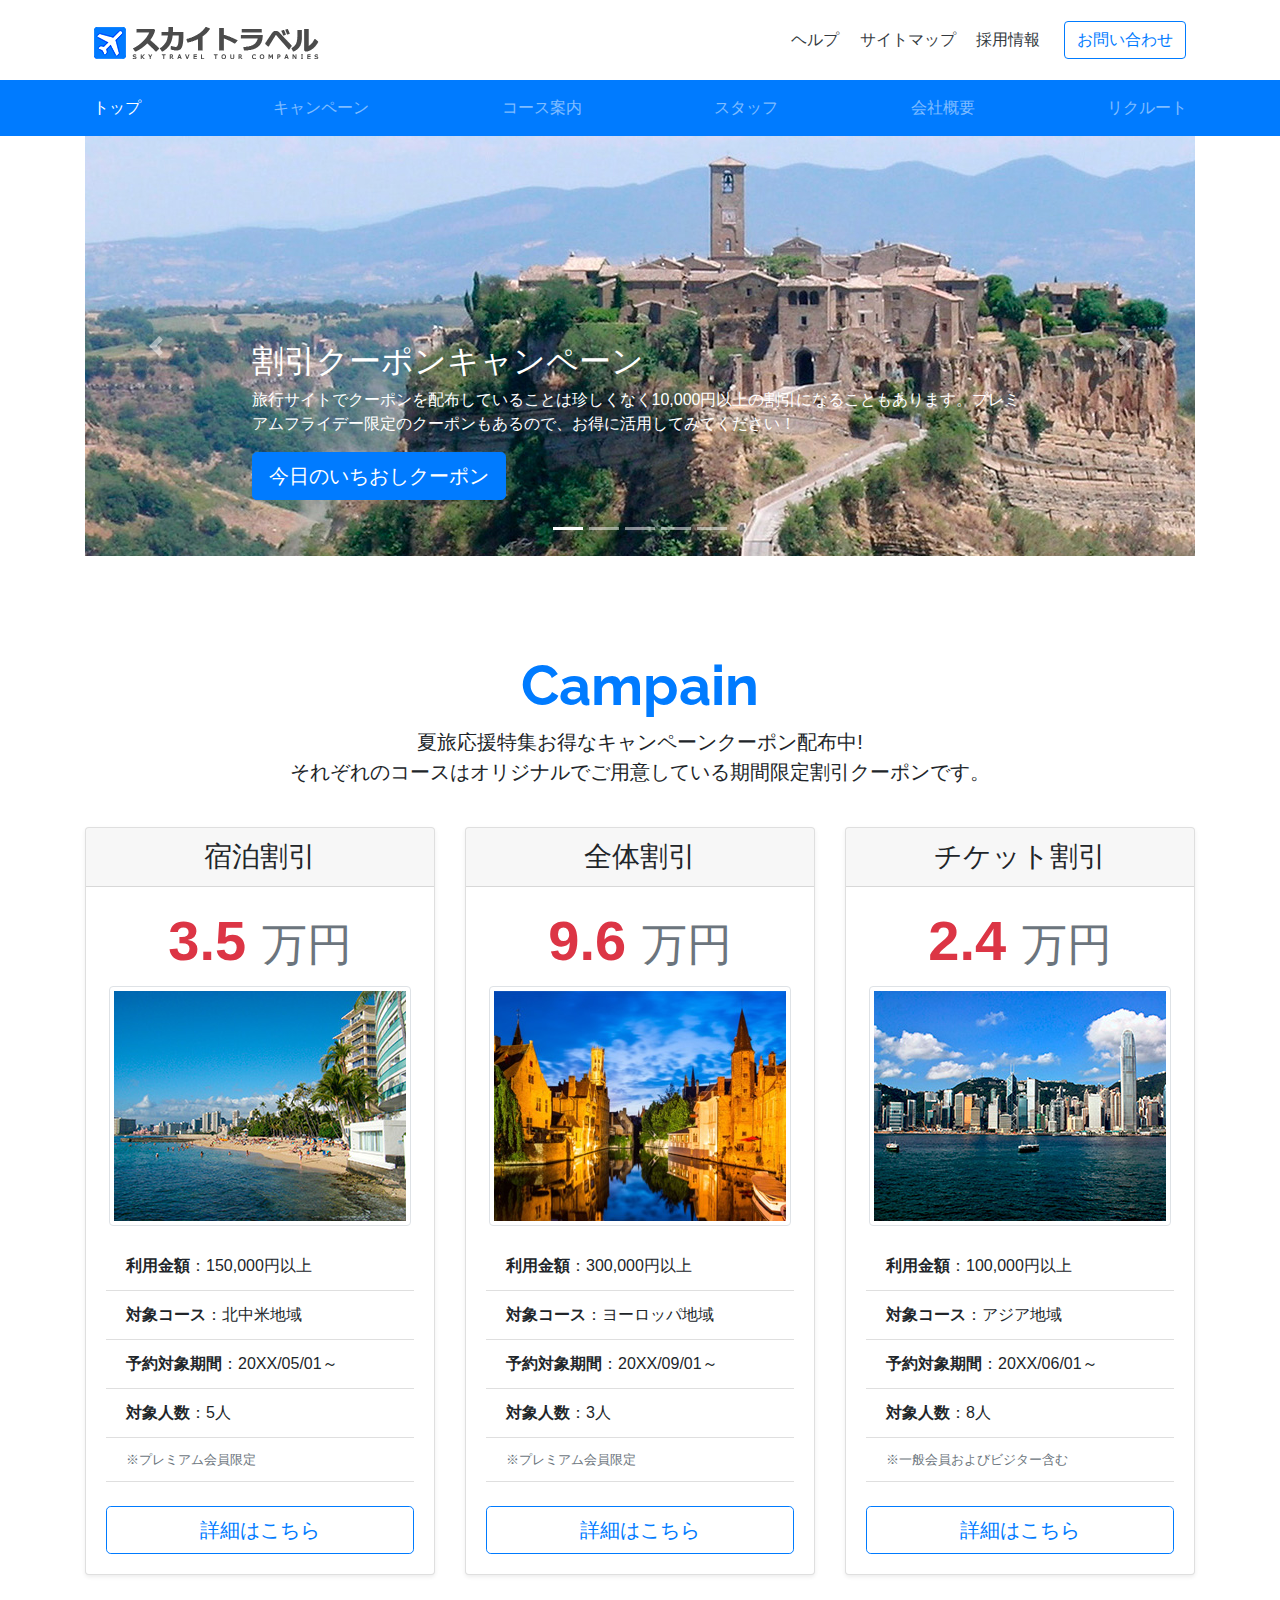
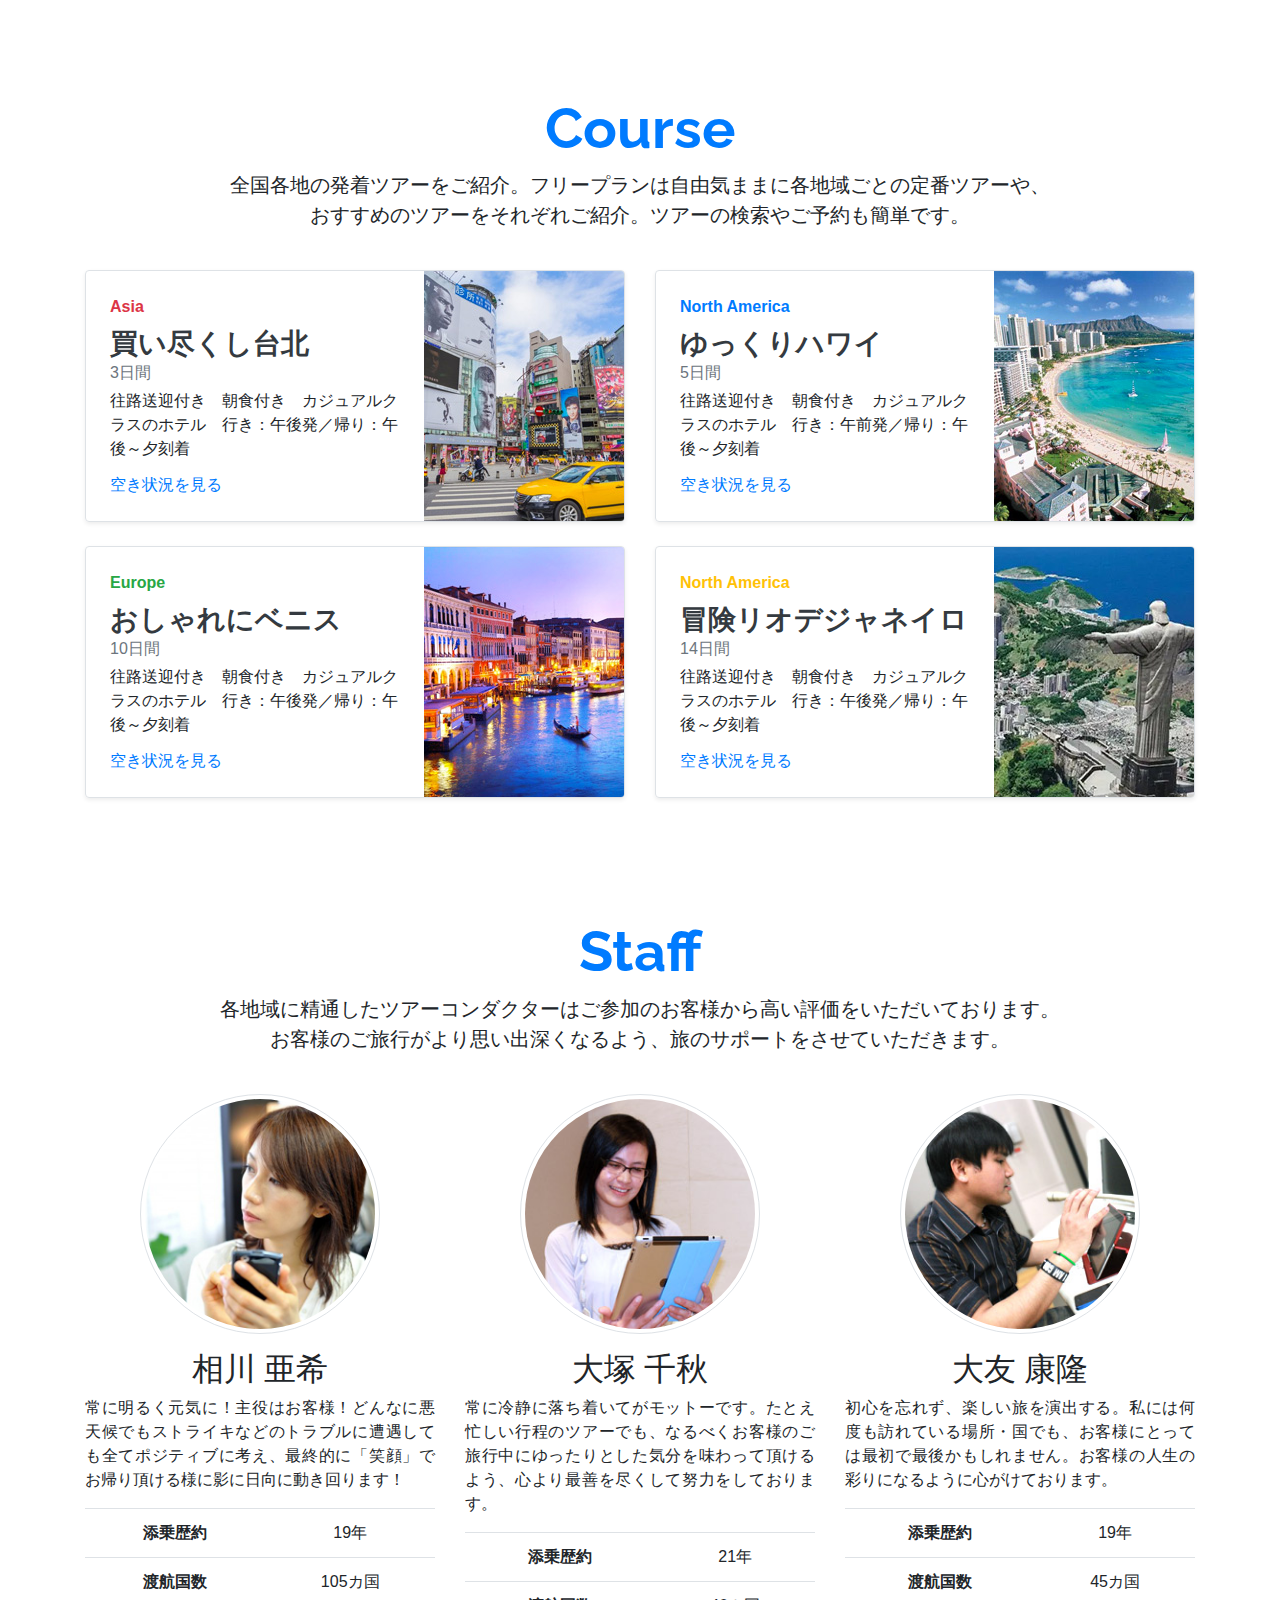
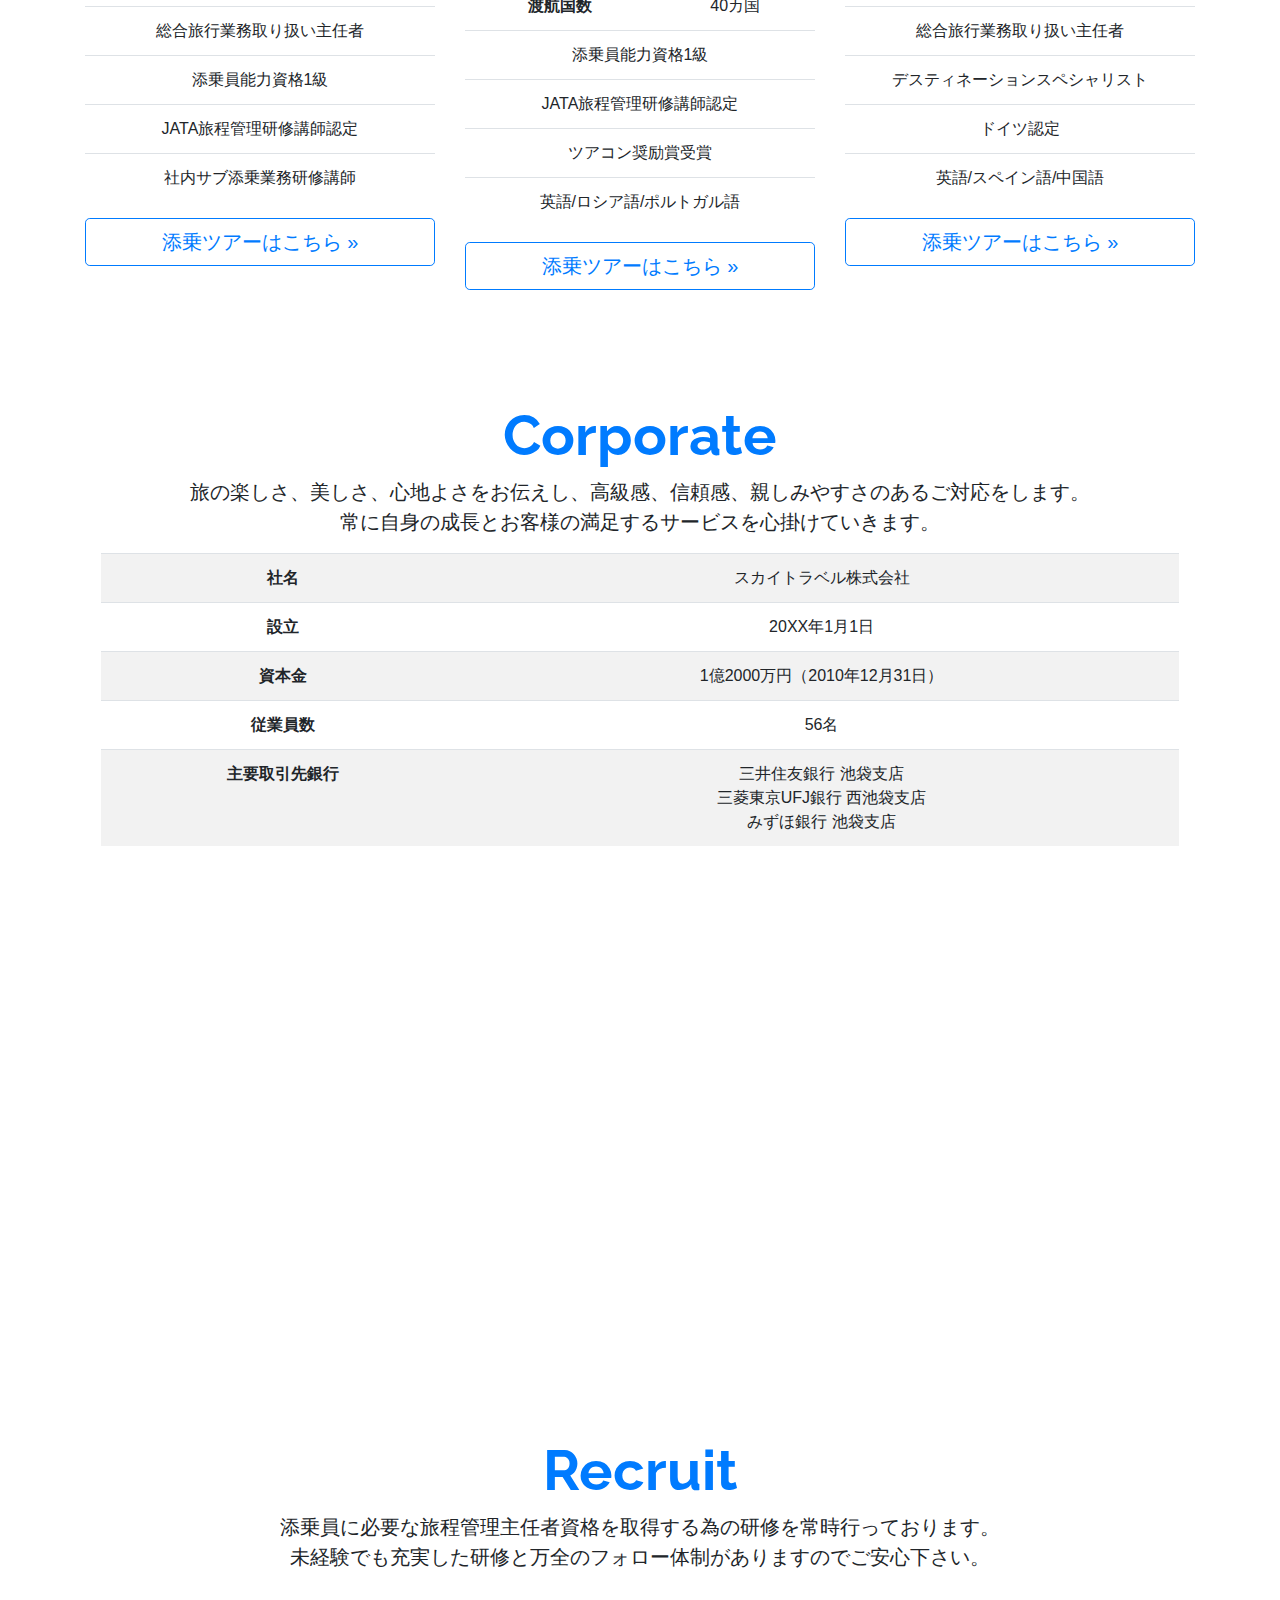
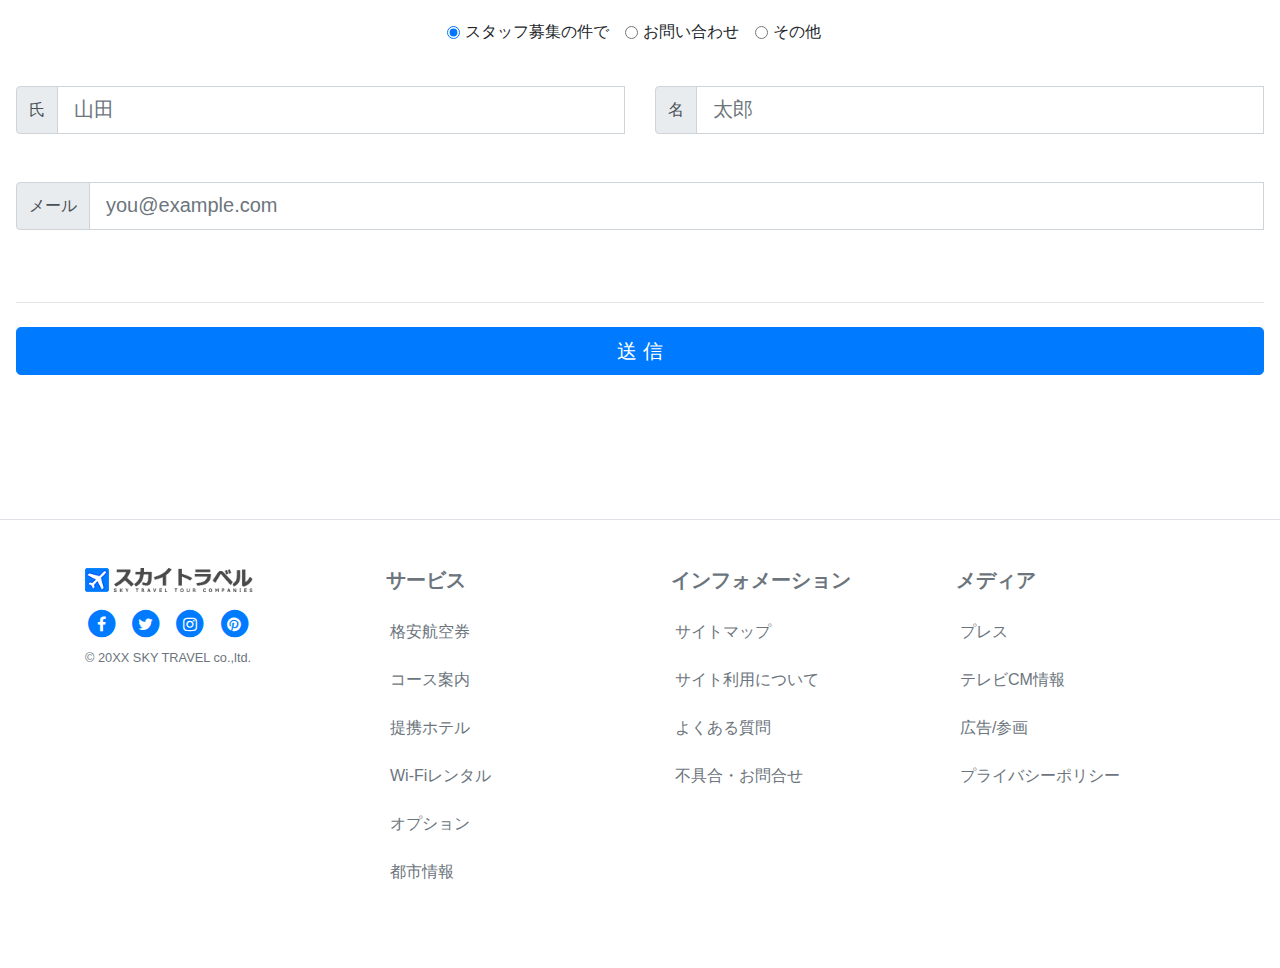
==== commit 17a3b5f9: "add recruit" ====
--- a/html/index.html
+++ b/html/index.html
@@ -376,7 +376,8 @@
         </section>
         <iframe src="https://www.google.com/maps/embed?pb=!1m18!1m12!1m3!1d3239.9713196460866!2d139.69789115069057!3d35.70232338009218!2m3!1f0!2f0!3f0!3m2!1i1024!2i768!4f5!3m3!1m2!1s0x60188d2f6cba44df%3A0x18b3bc4c95b9f078!2z44CSMTY5LTAwNzMg5p2x5Lqs6YO95paw5a6_5Yy655m-5Lq655S677yS5LiB55uu77yU4oiS77yY!5e0!3m2!1sja!2sjp!4v1577321023285!5m2!1sja!2sjp" width="100%" height="400" frameborder="0" style="border:0;" allowfullscreen=""></iframe>
         </div>
-       <section class="recruit my-5">
+       <section class="Recruit my-5" id="Recruit">
+            <div class="pricing-header px-3 py-3 pt-md-5 pb-md-4 mx-auto text-center">
             <h2 class="display-4">Recruit</h2>
 <p class="lead">添乗員に必要な旅程管理主任者資格を取得する為の研修を常時行っております。<br>未経験でも充実した研修と万全のフォロー体制がありますのでご安心下さい。</p>
 <form action="" method="post" class="needs-validation my-5" novalidate>
--- a/html/css/style.css
+++ b/html/css/style.css
@@ -3,4 +3,4 @@
  * Copyright 2011-2019 The Bootstrap Authors
  * Copyright 2011-2019 Twitter, Inc.
  * Licensed under MIT (https://github.com/twbs/bootstrap/blob/master/LICENSE)
- */:root{--blue: #007bff;--indigo: #6610f2;--purple: #6f42c1;--pink: #e83e8c;--red: #dc3545;--orange: #fd7e14;--yellow: #ffc107;--green: #28a745;--teal: #20c997;--cyan: #17a2b8;--white: #fff;--gray: #6c757d;--gray-dark: #343a40;--primary: #007bff;--secondary: #6c757d;--success: #28a745;--info: #17a2b8;--warning: #ffc107;--danger: #dc3545;--light: #f8f9fa;--dark: #343a40;--breakpoint-xs: 0;--breakpoint-sm: 576px;--breakpoint-md: 768px;--breakpoint-lg: 992px;--breakpoint-xl: 1200px;--font-family-sans-serif: -apple-system, BlinkMacSystemFont, "Segoe UI", Roboto, "Helvetica Neue", Arial, "Noto Sans", sans-serif, "Apple Color Emoji", "Segoe UI Emoji", "Segoe UI Symbol", "Noto Color Emoji";--font-family-monospace: SFMono-Regular, Menlo, Monaco, Consolas, "Liberation Mono", "Courier New", monospace}*,*::before,*::after{box-sizing:border-box}html{font-family:sans-serif;line-height:1.15;-webkit-text-size-adjust:100%;-webkit-tap-highlight-color:rgba(0,0,0,0)}article,aside,figcaption,figure,footer,header,hgroup,main,nav,section{display:block}body{margin:0;font-family:-apple-system,BlinkMacSystemFont,"Segoe UI",Roboto,"Helvetica Neue",Arial,"Noto Sans",sans-serif,"Apple Color Emoji","Segoe UI Emoji","Segoe UI Symbol","Noto Color Emoji";font-size:1rem;font-weight:400;line-height:1.5;color:#212529;text-align:left;background-color:#fff}[tabindex="-1"]:focus:not(:focus-visible){outline:0 !important}hr{box-sizing:content-box;height:0;overflow:visible}h1,h2,h3,h4,h5,h6{margin-top:0;margin-bottom:.5rem}p{margin-top:0;margin-bottom:1rem}abbr[title],abbr[data-original-title]{text-decoration:underline;text-decoration:underline dotted;cursor:help;border-bottom:0;text-decoration-skip-ink:none}address{margin-bottom:1rem;font-style:normal;line-height:inherit}ol,ul,dl{margin-top:0;margin-bottom:1rem}ol ol,ul ul,ol ul,ul ol{margin-bottom:0}dt{font-weight:700}dd{margin-bottom:.5rem;margin-left:0}blockquote{margin:0 0 1rem}b,strong{font-weight:bolder}small{font-size:80%}sub,sup{position:relative;font-size:75%;line-height:0;vertical-align:baseline}sub{bottom:-.25em}sup{top:-.5em}a{color:#007bff;text-decoration:none;background-color:transparent}a:hover{color:#0056b3;text-decoration:underline}a:not([href]){color:inherit;text-decoration:none}a:not([href]):hover{color:inherit;text-decoration:none}pre,code,kbd,samp{font-family:SFMono-Regular,Menlo,Monaco,Consolas,"Liberation Mono","Courier New",monospace;font-size:1em}pre{margin-top:0;margin-bottom:1rem;overflow:auto}figure{margin:0 0 1rem}img{vertical-align:middle;border-style:none}svg{overflow:hidden;vertical-align:middle}table{border-collapse:collapse}caption{padding-top:.75rem;padding-bottom:.75rem;color:#6c757d;text-align:left;caption-side:bottom}th{text-align:inherit}label{display:inline-block;margin-bottom:.5rem}button{border-radius:0}button:focus{outline:1px dotted;outline:5px auto -webkit-focus-ring-color}input,button,select,optgroup,textarea{margin:0;font-family:inherit;font-size:inherit;line-height:inherit}button,input{overflow:visible}button,select{text-transform:none}select{word-wrap:normal}button,[type="button"],[type="reset"],[type="submit"]{-webkit-appearance:button}button:not(:disabled),[type="button"]:not(:disabled),[type="reset"]:not(:disabled),[type="submit"]:not(:disabled){cursor:pointer}button::-moz-focus-inner,[type="button"]::-moz-focus-inner,[type="reset"]::-moz-focus-inner,[type="submit"]::-moz-focus-inner{padding:0;border-style:none}input[type="radio"],input[type="checkbox"]{box-sizing:border-box;padding:0}input[type="date"],input[type="time"],input[type="datetime-local"],input[type="month"]{-webkit-appearance:listbox}textarea{overflow:auto;resize:vertical}fieldset{min-width:0;padding:0;margin:0;border:0}legend{display:block;width:100%;max-width:100%;padding:0;margin-bottom:.5rem;font-size:1.5rem;line-height:inherit;color:inherit;white-space:normal}progress{vertical-align:baseline}[type="number"]::-webkit-inner-spin-button,[type="number"]::-webkit-outer-spin-button{height:auto}[type="search"]{outline-offset:-2px;-webkit-appearance:none}[type="search"]::-webkit-search-decoration{-webkit-appearance:none}::-webkit-file-upload-button{font:inherit;-webkit-appearance:button}output{display:inline-block}summary{display:list-item;cursor:pointer}template{display:none}[hidden]{display:none !important}h1,h2,h3,h4,h5,h6,.h1,.h2,.h3,.h4,.h5,.h6{margin-bottom:.5rem;font-weight:500;line-height:1.2}h1,.h1{font-size:2.5rem}h2,.h2{font-size:2rem}h3,.h3{font-size:1.75rem}h4,.h4{font-size:1.5rem}h5,.h5{font-size:1.25rem}h6,.h6{font-size:1rem}.lead{font-size:1.25rem;font-weight:300}.display-1{font-size:6rem;font-weight:300;line-height:1.2}.display-2{font-size:5.5rem;font-weight:300;line-height:1.2}.display-3{font-size:4.5rem;font-weight:300;line-height:1.2}.display-4{font-size:3.5rem;font-weight:300;line-height:1.2}hr{margin-top:1rem;margin-bottom:1rem;border:0;border-top:1px solid rgba(0,0,0,0.1)}small,.small{font-size:80%;font-weight:400}mark,.mark{padding:.2em;background-color:#fcf8e3}.list-unstyled{padding-left:0;list-style:none}.list-inline{padding-left:0;list-style:none}.list-inline-item{display:inline-block}.list-inline-item:not(:last-child){margin-right:.5rem}.initialism{font-size:90%;text-transform:uppercase}.blockquote{margin-bottom:1rem;font-size:1.25rem}.blockquote-footer{display:block;font-size:80%;color:#6c757d}.blockquote-footer::before{content:"\2014\00A0"}.img-fluid{max-width:100%;height:auto}.img-thumbnail{padding:.25rem;background-color:#fff;border:1px solid #dee2e6;border-radius:.25rem;max-width:100%;height:auto}.figure{display:inline-block}.figure-img{margin-bottom:.5rem;line-height:1}.figure-caption{font-size:90%;color:#6c757d}code{font-size:87.5%;color:#e83e8c;word-wrap:break-word}a>code{color:inherit}kbd{padding:.2rem .4rem;font-size:87.5%;color:#fff;background-color:#212529;border-radius:.2rem}kbd kbd{padding:0;font-size:100%;font-weight:700}pre{display:block;font-size:87.5%;color:#212529}pre code{font-size:inherit;color:inherit;word-break:normal}.pre-scrollable{max-height:340px;overflow-y:scroll}.container{width:100%;padding-right:15px;padding-left:15px;margin-right:auto;margin-left:auto}@media (min-width: 576px){.container{max-width:540px}}@media (min-width: 768px){.container{max-width:720px}}@media (min-width: 992px){.container{max-width:960px}}@media (min-width: 1200px){.container{max-width:1140px}}.container-fluid,.container-sm,.container-md,.container-lg,.container-xl{width:100%;padding-right:15px;padding-left:15px;margin-right:auto;margin-left:auto}@media (min-width: 576px){.container,.container-sm{max-width:540px}}@media (min-width: 768px){.container,.container-sm,.container-md{max-width:720px}}@media (min-width: 992px){.container,.container-sm,.container-md,.container-lg{max-width:960px}}@media (min-width: 1200px){.container,.container-sm,.container-md,.container-lg,.container-xl{max-width:1140px}}.row{display:flex;flex-wrap:wrap;margin-right:-15px;margin-left:-15px}.no-gutters{margin-right:0;margin-left:0}.no-gutters>.col,.no-gutters>[class*="col-"]{padding-right:0;padding-left:0}.col-1,.col-2,.col-3,.col-4,.col-5,.col-6,.col-7,.col-8,.col-9,.col-10,.col-11,.col-12,.col,.col-auto,.col-sm-1,.col-sm-2,.col-sm-3,.col-sm-4,.col-sm-5,.col-sm-6,.col-sm-7,.col-sm-8,.col-sm-9,.col-sm-10,.col-sm-11,.col-sm-12,.col-sm,.col-sm-auto,.col-md-1,.col-md-2,.col-md-3,.col-md-4,.col-md-5,.col-md-6,.col-md-7,.col-md-8,.col-md-9,.col-md-10,.col-md-11,.col-md-12,.col-md,.col-md-auto,.col-lg-1,.col-lg-2,.col-lg-3,.col-lg-4,.col-lg-5,.col-lg-6,.col-lg-7,.col-lg-8,.col-lg-9,.col-lg-10,.col-lg-11,.col-lg-12,.col-lg,.col-lg-auto,.col-xl-1,.col-xl-2,.col-xl-3,.col-xl-4,.col-xl-5,.col-xl-6,.col-xl-7,.col-xl-8,.col-xl-9,.col-xl-10,.col-xl-11,.col-xl-12,.col-xl,.col-xl-auto{position:relative;width:100%;padding-right:15px;padding-left:15px}.col{flex-basis:0;flex-grow:1;max-width:100%}.row-cols-1>*{flex:0 0 100%;max-width:100%}.row-cols-2>*{flex:0 0 50%;max-width:50%}.row-cols-3>*{flex:0 0 33.33333%;max-width:33.33333%}.row-cols-4>*{flex:0 0 25%;max-width:25%}.row-cols-5>*{flex:0 0 20%;max-width:20%}.row-cols-6>*{flex:0 0 16.66667%;max-width:16.66667%}.col-auto{flex:0 0 auto;width:auto;max-width:100%}.col-1{flex:0 0 8.33333%;max-width:8.33333%}.col-2{flex:0 0 16.66667%;max-width:16.66667%}.col-3{flex:0 0 25%;max-width:25%}.col-4{flex:0 0 33.33333%;max-width:33.33333%}.col-5{flex:0 0 41.66667%;max-width:41.66667%}.col-6{flex:0 0 50%;max-width:50%}.col-7{flex:0 0 58.33333%;max-width:58.33333%}.col-8{flex:0 0 66.66667%;max-width:66.66667%}.col-9{flex:0 0 75%;max-width:75%}.col-10{flex:0 0 83.33333%;max-width:83.33333%}.col-11{flex:0 0 91.66667%;max-width:91.66667%}.col-12{flex:0 0 100%;max-width:100%}.order-first{order:-1}.order-last{order:13}.order-0{order:0}.order-1{order:1}.order-2{order:2}.order-3{order:3}.order-4{order:4}.order-5{order:5}.order-6{order:6}.order-7{order:7}.order-8{order:8}.order-9{order:9}.order-10{order:10}.order-11{order:11}.order-12{order:12}.offset-1{margin-left:8.33333%}.offset-2{margin-left:16.66667%}.offset-3{margin-left:25%}.offset-4{margin-left:33.33333%}.offset-5{margin-left:41.66667%}.offset-6{margin-left:50%}.offset-7{margin-left:58.33333%}.offset-8{margin-left:66.66667%}.offset-9{margin-left:75%}.offset-10{margin-left:83.33333%}.offset-11{margin-left:91.66667%}@media (min-width: 576px){.col-sm{flex-basis:0;flex-grow:1;max-width:100%}.row-cols-sm-1>*{flex:0 0 100%;max-width:100%}.row-cols-sm-2>*{flex:0 0 50%;max-width:50%}.row-cols-sm-3>*{flex:0 0 33.33333%;max-width:33.33333%}.row-cols-sm-4>*{flex:0 0 25%;max-width:25%}.row-cols-sm-5>*{flex:0 0 20%;max-width:20%}.row-cols-sm-6>*{flex:0 0 16.66667%;max-width:16.66667%}.col-sm-auto{flex:0 0 auto;width:auto;max-width:100%}.col-sm-1{flex:0 0 8.33333%;max-width:8.33333%}.col-sm-2{flex:0 0 16.66667%;max-width:16.66667%}.col-sm-3{flex:0 0 25%;max-width:25%}.col-sm-4{flex:0 0 33.33333%;max-width:33.33333%}.col-sm-5{flex:0 0 41.66667%;max-width:41.66667%}.col-sm-6{flex:0 0 50%;max-width:50%}.col-sm-7{flex:0 0 58.33333%;max-width:58.33333%}.col-sm-8{flex:0 0 66.66667%;max-width:66.66667%}.col-sm-9{flex:0 0 75%;max-width:75%}.col-sm-10{flex:0 0 83.33333%;max-width:83.33333%}.col-sm-11{flex:0 0 91.66667%;max-width:91.66667%}.col-sm-12{flex:0 0 100%;max-width:100%}.order-sm-first{order:-1}.order-sm-last{order:13}.order-sm-0{order:0}.order-sm-1{order:1}.order-sm-2{order:2}.order-sm-3{order:3}.order-sm-4{order:4}.order-sm-5{order:5}.order-sm-6{order:6}.order-sm-7{order:7}.order-sm-8{order:8}.order-sm-9{order:9}.order-sm-10{order:10}.order-sm-11{order:11}.order-sm-12{order:12}.offset-sm-0{margin-left:0}.offset-sm-1{margin-left:8.33333%}.offset-sm-2{margin-left:16.66667%}.offset-sm-3{margin-left:25%}.offset-sm-4{margin-left:33.33333%}.offset-sm-5{margin-left:41.66667%}.offset-sm-6{margin-left:50%}.offset-sm-7{margin-left:58.33333%}.offset-sm-8{margin-left:66.66667%}.offset-sm-9{margin-left:75%}.offset-sm-10{margin-left:83.33333%}.offset-sm-11{margin-left:91.66667%}}@media (min-width: 768px){.col-md{flex-basis:0;flex-grow:1;max-width:100%}.row-cols-md-1>*{flex:0 0 100%;max-width:100%}.row-cols-md-2>*{flex:0 0 50%;max-width:50%}.row-cols-md-3>*{flex:0 0 33.33333%;max-width:33.33333%}.row-cols-md-4>*{flex:0 0 25%;max-width:25%}.row-cols-md-5>*{flex:0 0 20%;max-width:20%}.row-cols-md-6>*{flex:0 0 16.66667%;max-width:16.66667%}.col-md-auto{flex:0 0 auto;width:auto;max-width:100%}.col-md-1{flex:0 0 8.33333%;max-width:8.33333%}.col-md-2{flex:0 0 16.66667%;max-width:16.66667%}.col-md-3{flex:0 0 25%;max-width:25%}.col-md-4{flex:0 0 33.33333%;max-width:33.33333%}.col-md-5{flex:0 0 41.66667%;max-width:41.66667%}.col-md-6{flex:0 0 50%;max-width:50%}.col-md-7{flex:0 0 58.33333%;max-width:58.33333%}.col-md-8{flex:0 0 66.66667%;max-width:66.66667%}.col-md-9{flex:0 0 75%;max-width:75%}.col-md-10{flex:0 0 83.33333%;max-width:83.33333%}.col-md-11{flex:0 0 91.66667%;max-width:91.66667%}.col-md-12{flex:0 0 100%;max-width:100%}.order-md-first{order:-1}.order-md-last{order:13}.order-md-0{order:0}.order-md-1{order:1}.order-md-2{order:2}.order-md-3{order:3}.order-md-4{order:4}.order-md-5{order:5}.order-md-6{order:6}.order-md-7{order:7}.order-md-8{order:8}.order-md-9{order:9}.order-md-10{order:10}.order-md-11{order:11}.order-md-12{order:12}.offset-md-0{margin-left:0}.offset-md-1{margin-left:8.33333%}.offset-md-2{margin-left:16.66667%}.offset-md-3{margin-left:25%}.offset-md-4{margin-left:33.33333%}.offset-md-5{margin-left:41.66667%}.offset-md-6{margin-left:50%}.offset-md-7{margin-left:58.33333%}.offset-md-8{margin-left:66.66667%}.offset-md-9{margin-left:75%}.offset-md-10{margin-left:83.33333%}.offset-md-11{margin-left:91.66667%}}@media (min-width: 992px){.col-lg{flex-basis:0;flex-grow:1;max-width:100%}.row-cols-lg-1>*{flex:0 0 100%;max-width:100%}.row-cols-lg-2>*{flex:0 0 50%;max-width:50%}.row-cols-lg-3>*{flex:0 0 33.33333%;max-width:33.33333%}.row-cols-lg-4>*{flex:0 0 25%;max-width:25%}.row-cols-lg-5>*{flex:0 0 20%;max-width:20%}.row-cols-lg-6>*{flex:0 0 16.66667%;max-width:16.66667%}.col-lg-auto{flex:0 0 auto;width:auto;max-width:100%}.col-lg-1{flex:0 0 8.33333%;max-width:8.33333%}.col-lg-2{flex:0 0 16.66667%;max-width:16.66667%}.col-lg-3{flex:0 0 25%;max-width:25%}.col-lg-4{flex:0 0 33.33333%;max-width:33.33333%}.col-lg-5{flex:0 0 41.66667%;max-width:41.66667%}.col-lg-6{flex:0 0 50%;max-width:50%}.col-lg-7{flex:0 0 58.33333%;max-width:58.33333%}.col-lg-8{flex:0 0 66.66667%;max-width:66.66667%}.col-lg-9{flex:0 0 75%;max-width:75%}.col-lg-10{flex:0 0 83.33333%;max-width:83.33333%}.col-lg-11{flex:0 0 91.66667%;max-width:91.66667%}.col-lg-12{flex:0 0 100%;max-width:100%}.order-lg-first{order:-1}.order-lg-last{order:13}.order-lg-0{order:0}.order-lg-1{order:1}.order-lg-2{order:2}.order-lg-3{order:3}.order-lg-4{order:4}.order-lg-5{order:5}.order-lg-6{order:6}.order-lg-7{order:7}.order-lg-8{order:8}.order-lg-9{order:9}.order-lg-10{order:10}.order-lg-11{order:11}.order-lg-12{order:12}.offset-lg-0{margin-left:0}.offset-lg-1{margin-left:8.33333%}.offset-lg-2{margin-left:16.66667%}.offset-lg-3{margin-left:25%}.offset-lg-4{margin-left:33.33333%}.offset-lg-5{margin-left:41.66667%}.offset-lg-6{margin-left:50%}.offset-lg-7{margin-left:58.33333%}.offset-lg-8{margin-left:66.66667%}.offset-lg-9{margin-left:75%}.offset-lg-10{margin-left:83.33333%}.offset-lg-11{margin-left:91.66667%}}@media (min-width: 1200px){.col-xl{flex-basis:0;flex-grow:1;max-width:100%}.row-cols-xl-1>*{flex:0 0 100%;max-width:100%}.row-cols-xl-2>*{flex:0 0 50%;max-width:50%}.row-cols-xl-3>*{flex:0 0 33.33333%;max-width:33.33333%}.row-cols-xl-4>*{flex:0 0 25%;max-width:25%}.row-cols-xl-5>*{flex:0 0 20%;max-width:20%}.row-cols-xl-6>*{flex:0 0 16.66667%;max-width:16.66667%}.col-xl-auto{flex:0 0 auto;width:auto;max-width:100%}.col-xl-1{flex:0 0 8.33333%;max-width:8.33333%}.col-xl-2{flex:0 0 16.66667%;max-width:16.66667%}.col-xl-3{flex:0 0 25%;max-width:25%}.col-xl-4{flex:0 0 33.33333%;max-width:33.33333%}.col-xl-5{flex:0 0 41.66667%;max-width:41.66667%}.col-xl-6{flex:0 0 50%;max-width:50%}.col-xl-7{flex:0 0 58.33333%;max-width:58.33333%}.col-xl-8{flex:0 0 66.66667%;max-width:66.66667%}.col-xl-9{flex:0 0 75%;max-width:75%}.col-xl-10{flex:0 0 83.33333%;max-width:83.33333%}.col-xl-11{flex:0 0 91.66667%;max-width:91.66667%}.col-xl-12{flex:0 0 100%;max-width:100%}.order-xl-first{order:-1}.order-xl-last{order:13}.order-xl-0{order:0}.order-xl-1{order:1}.order-xl-2{order:2}.order-xl-3{order:3}.order-xl-4{order:4}.order-xl-5{order:5}.order-xl-6{order:6}.order-xl-7{order:7}.order-xl-8{order:8}.order-xl-9{order:9}.order-xl-10{order:10}.order-xl-11{order:11}.order-xl-12{order:12}.offset-xl-0{margin-left:0}.offset-xl-1{margin-left:8.33333%}.offset-xl-2{margin-left:16.66667%}.offset-xl-3{margin-left:25%}.offset-xl-4{margin-left:33.33333%}.offset-xl-5{margin-left:41.66667%}.offset-xl-6{margin-left:50%}.offset-xl-7{margin-left:58.33333%}.offset-xl-8{margin-left:66.66667%}.offset-xl-9{margin-left:75%}.offset-xl-10{margin-left:83.33333%}.offset-xl-11{margin-left:91.66667%}}.table{width:100%;margin-bottom:1rem;color:#212529}.table th,.table td{padding:.75rem;vertical-align:top;border-top:1px solid #dee2e6}.table thead th{vertical-align:bottom;border-bottom:2px solid #dee2e6}.table tbody+tbody{border-top:2px solid #dee2e6}.table-sm th,.table-sm td{padding:.3rem}.table-bordered{border:1px solid #dee2e6}.table-bordered th,.table-bordered td{border:1px solid #dee2e6}.table-bordered thead th,.table-bordered thead td{border-bottom-width:2px}.table-borderless th,.table-borderless td,.table-borderless thead th,.table-borderless tbody+tbody{border:0}.table-striped tbody tr:nth-of-type(odd){background-color:rgba(0,0,0,0.05)}.table-hover tbody tr:hover{color:#212529;background-color:rgba(0,0,0,0.075)}.table-primary,.table-primary>th,.table-primary>td{background-color:#b8daff}.table-primary th,.table-primary td,.table-primary thead th,.table-primary tbody+tbody{border-color:#7abaff}.table-hover .table-primary:hover{background-color:#9fcdff}.table-hover .table-primary:hover>td,.table-hover .table-primary:hover>th{background-color:#9fcdff}.table-secondary,.table-secondary>th,.table-secondary>td{background-color:#d6d8db}.table-secondary th,.table-secondary td,.table-secondary thead th,.table-secondary tbody+tbody{border-color:#b3b7bb}.table-hover .table-secondary:hover{background-color:#c8cbcf}.table-hover .table-secondary:hover>td,.table-hover .table-secondary:hover>th{background-color:#c8cbcf}.table-success,.table-success>th,.table-success>td{background-color:#c3e6cb}.table-success th,.table-success td,.table-success thead th,.table-success tbody+tbody{border-color:#8fd19e}.table-hover .table-success:hover{background-color:#b1dfbb}.table-hover .table-success:hover>td,.table-hover .table-success:hover>th{background-color:#b1dfbb}.table-info,.table-info>th,.table-info>td{background-color:#bee5eb}.table-info th,.table-info td,.table-info thead th,.table-info tbody+tbody{border-color:#86cfda}.table-hover .table-info:hover{background-color:#abdde5}.table-hover .table-info:hover>td,.table-hover .table-info:hover>th{background-color:#abdde5}.table-warning,.table-warning>th,.table-warning>td{background-color:#ffeeba}.table-warning th,.table-warning td,.table-warning thead th,.table-warning tbody+tbody{border-color:#ffdf7e}.table-hover .table-warning:hover{background-color:#ffe8a1}.table-hover .table-warning:hover>td,.table-hover .table-warning:hover>th{background-color:#ffe8a1}.table-danger,.table-danger>th,.table-danger>td{background-color:#f5c6cb}.table-danger th,.table-danger td,.table-danger thead th,.table-danger tbody+tbody{border-color:#ed969e}.table-hover .table-danger:hover{background-color:#f1b0b7}.table-hover .table-danger:hover>td,.table-hover .table-danger:hover>th{background-color:#f1b0b7}.table-light,.table-light>th,.table-light>td{background-color:#fdfdfe}.table-light th,.table-light td,.table-light thead th,.table-light tbody+tbody{border-color:#fbfcfc}.table-hover .table-light:hover{background-color:#ececf6}.table-hover .table-light:hover>td,.table-hover .table-light:hover>th{background-color:#ececf6}.table-dark,.table-dark>th,.table-dark>td{background-color:#c6c8ca}.table-dark th,.table-dark td,.table-dark thead th,.table-dark tbody+tbody{border-color:#95999c}.table-hover .table-dark:hover{background-color:#b9bbbe}.table-hover .table-dark:hover>td,.table-hover .table-dark:hover>th{background-color:#b9bbbe}.table-active,.table-active>th,.table-active>td{background-color:rgba(0,0,0,0.075)}.table-hover .table-active:hover{background-color:rgba(0,0,0,0.075)}.table-hover .table-active:hover>td,.table-hover .table-active:hover>th{background-color:rgba(0,0,0,0.075)}.table .thead-dark th{color:#fff;background-color:#343a40;border-color:#454d55}.table .thead-light th{color:#495057;background-color:#e9ecef;border-color:#dee2e6}.table-dark{color:#fff;background-color:#343a40}.table-dark th,.table-dark td,.table-dark thead th{border-color:#454d55}.table-dark.table-bordered{border:0}.table-dark.table-striped tbody tr:nth-of-type(odd){background-color:rgba(255,255,255,0.05)}.table-dark.table-hover tbody tr:hover{color:#fff;background-color:rgba(255,255,255,0.075)}@media (max-width: 575.98px){.table-responsive-sm{display:block;width:100%;overflow-x:auto;-webkit-overflow-scrolling:touch}.table-responsive-sm>.table-bordered{border:0}}@media (max-width: 767.98px){.table-responsive-md{display:block;width:100%;overflow-x:auto;-webkit-overflow-scrolling:touch}.table-responsive-md>.table-bordered{border:0}}@media (max-width: 991.98px){.table-responsive-lg{display:block;width:100%;overflow-x:auto;-webkit-overflow-scrolling:touch}.table-responsive-lg>.table-bordered{border:0}}@media (max-width: 1199.98px){.table-responsive-xl{display:block;width:100%;overflow-x:auto;-webkit-overflow-scrolling:touch}.table-responsive-xl>.table-bordered{border:0}}.table-responsive{display:block;width:100%;overflow-x:auto;-webkit-overflow-scrolling:touch}.table-responsive>.table-bordered{border:0}.form-control{display:block;width:100%;height:calc(1.5em + .75rem + 2px);padding:.375rem .75rem;font-size:1rem;font-weight:400;line-height:1.5;color:#495057;background-color:#fff;background-clip:padding-box;border:1px solid #ced4da;border-radius:.25rem;transition:border-color 0.15s ease-in-out,box-shadow 0.15s ease-in-out}@media (prefers-reduced-motion: reduce){.form-control{transition:none}}.form-control::-ms-expand{background-color:transparent;border:0}.form-control:-moz-focusring{color:transparent;text-shadow:0 0 0 #495057}.form-control:focus{color:#495057;background-color:#fff;border-color:#80bdff;outline:0;box-shadow:0 0 0 .2rem rgba(0,123,255,0.25)}.form-control::placeholder{color:#6c757d;opacity:1}.form-control:disabled,.form-control[readonly]{background-color:#e9ecef;opacity:1}select.form-control:focus::-ms-value{color:#495057;background-color:#fff}.form-control-file,.form-control-range{display:block;width:100%}.col-form-label{padding-top:calc(.375rem + 1px);padding-bottom:calc(.375rem + 1px);margin-bottom:0;font-size:inherit;line-height:1.5}.col-form-label-lg{padding-top:calc(.5rem + 1px);padding-bottom:calc(.5rem + 1px);font-size:1.25rem;line-height:1.5}.col-form-label-sm{padding-top:calc(.25rem + 1px);padding-bottom:calc(.25rem + 1px);font-size:.875rem;line-height:1.5}.form-control-plaintext{display:block;width:100%;padding:.375rem 0;margin-bottom:0;font-size:1rem;line-height:1.5;color:#212529;background-color:transparent;border:solid transparent;border-width:1px 0}.form-control-plaintext.form-control-sm,.form-control-plaintext.form-control-lg{padding-right:0;padding-left:0}.form-control-sm{height:calc(1.5em + .5rem + 2px);padding:.25rem .5rem;font-size:.875rem;line-height:1.5;border-radius:.2rem}.form-control-lg{height:calc(1.5em + 1rem + 2px);padding:.5rem 1rem;font-size:1.25rem;line-height:1.5;border-radius:.3rem}select.form-control[size],select.form-control[multiple]{height:auto}textarea.form-control{height:auto}.form-group{margin-bottom:1rem}.form-text{display:block;margin-top:.25rem}.form-row{display:flex;flex-wrap:wrap;margin-right:-5px;margin-left:-5px}.form-row>.col,.form-row>[class*="col-"]{padding-right:5px;padding-left:5px}.form-check{position:relative;display:block;padding-left:1.25rem}.form-check-input{position:absolute;margin-top:.3rem;margin-left:-1.25rem}.form-check-input[disabled] ~ .form-check-label,.form-check-input:disabled ~ .form-check-label{color:#6c757d}.form-check-label{margin-bottom:0}.form-check-inline{display:inline-flex;align-items:center;padding-left:0;margin-right:.75rem}.form-check-inline .form-check-input{position:static;margin-top:0;margin-right:.3125rem;margin-left:0}.valid-feedback{display:none;width:100%;margin-top:.25rem;font-size:80%;color:#28a745}.valid-tooltip{position:absolute;top:100%;z-index:5;display:none;max-width:100%;padding:.25rem .5rem;margin-top:.1rem;font-size:.875rem;line-height:1.5;color:#fff;background-color:rgba(40,167,69,0.9);border-radius:.25rem}.was-validated :valid ~ .valid-feedback,.was-validated :valid ~ .valid-tooltip,.is-valid ~ .valid-feedback,.is-valid ~ .valid-tooltip{display:block}.was-validated .form-control:valid,.form-control.is-valid{border-color:#28a745;padding-right:calc(1.5em + .75rem);background-image:url("data:image/svg+xml,%3csvg xmlns='http://www.w3.org/2000/svg' width='8' height='8' viewBox='0 0 8 8'%3e%3cpath fill='%2328a745' d='M2.3 6.73L.6 4.53c-.4-1.04.46-1.4 1.1-.8l1.1 1.4 3.4-3.8c.6-.63 1.6-.27 1.2.7l-4 4.6c-.43.5-.8.4-1.1.1z'/%3e%3c/svg%3e");background-repeat:no-repeat;background-position:right calc(.375em + .1875rem) center;background-size:calc(.75em + .375rem) calc(.75em + .375rem)}.was-validated .form-control:valid:focus,.form-control.is-valid:focus{border-color:#28a745;box-shadow:0 0 0 .2rem rgba(40,167,69,0.25)}.was-validated textarea.form-control:valid,textarea.form-control.is-valid{padding-right:calc(1.5em + .75rem);background-position:top calc(.375em + .1875rem) right calc(.375em + .1875rem)}.was-validated .custom-select:valid,.custom-select.is-valid{border-color:#28a745;padding-right:calc(.75em + 2.3125rem);background:url("data:image/svg+xml,%3csvg xmlns='http://www.w3.org/2000/svg' width='4' height='5' viewBox='0 0 4 5'%3e%3cpath fill='%23343a40' d='M2 0L0 2h4zm0 5L0 3h4z'/%3e%3c/svg%3e") no-repeat right .75rem center/8px 10px,url("data:image/svg+xml,%3csvg xmlns='http://www.w3.org/2000/svg' width='8' height='8' viewBox='0 0 8 8'%3e%3cpath fill='%2328a745' d='M2.3 6.73L.6 4.53c-.4-1.04.46-1.4 1.1-.8l1.1 1.4 3.4-3.8c.6-.63 1.6-.27 1.2.7l-4 4.6c-.43.5-.8.4-1.1.1z'/%3e%3c/svg%3e") #fff no-repeat center right 1.75rem/calc(.75em + .375rem) calc(.75em + .375rem)}.was-validated .custom-select:valid:focus,.custom-select.is-valid:focus{border-color:#28a745;box-shadow:0 0 0 .2rem rgba(40,167,69,0.25)}.was-validated .form-check-input:valid ~ .form-check-label,.form-check-input.is-valid ~ .form-check-label{color:#28a745}.was-validated .form-check-input:valid ~ .valid-feedback,.was-validated .form-check-input:valid ~ .valid-tooltip,.form-check-input.is-valid ~ .valid-feedback,.form-check-input.is-valid ~ .valid-tooltip{display:block}.was-validated .custom-control-input:valid ~ .custom-control-label,.custom-control-input.is-valid ~ .custom-control-label{color:#28a745}.was-validated .custom-control-input:valid ~ .custom-control-label::before,.custom-control-input.is-valid ~ .custom-control-label::before{border-color:#28a745}.was-validated .custom-control-input:valid:checked ~ .custom-control-label::before,.custom-control-input.is-valid:checked ~ .custom-control-label::before{border-color:#34ce57;background-color:#34ce57}.was-validated .custom-control-input:valid:focus ~ .custom-control-label::before,.custom-control-input.is-valid:focus ~ .custom-control-label::before{box-shadow:0 0 0 .2rem rgba(40,167,69,0.25)}.was-validated .custom-control-input:valid:focus:not(:checked) ~ .custom-control-label::before,.custom-control-input.is-valid:focus:not(:checked) ~ .custom-control-label::before{border-color:#28a745}.was-validated .custom-file-input:valid ~ .custom-file-label,.custom-file-input.is-valid ~ .custom-file-label{border-color:#28a745}.was-validated .custom-file-input:valid:focus ~ .custom-file-label,.custom-file-input.is-valid:focus ~ .custom-file-label{border-color:#28a745;box-shadow:0 0 0 .2rem rgba(40,167,69,0.25)}.invalid-feedback{display:none;width:100%;margin-top:.25rem;font-size:80%;color:#dc3545}.invalid-tooltip{position:absolute;top:100%;z-index:5;display:none;max-width:100%;padding:.25rem .5rem;margin-top:.1rem;font-size:.875rem;line-height:1.5;color:#fff;background-color:rgba(220,53,69,0.9);border-radius:.25rem}.was-validated :invalid ~ .invalid-feedback,.was-validated :invalid ~ .invalid-tooltip,.is-invalid ~ .invalid-feedback,.is-invalid ~ .invalid-tooltip{display:block}.was-validated .form-control:invalid,.form-control.is-invalid{border-color:#dc3545;padding-right:calc(1.5em + .75rem);background-image:url("data:image/svg+xml,%3csvg xmlns='http://www.w3.org/2000/svg' width='12' height='12' fill='none' stroke='%23dc3545' viewBox='0 0 12 12'%3e%3ccircle cx='6' cy='6' r='4.5'/%3e%3cpath stroke-linejoin='round' d='M5.8 3.6h.4L6 6.5z'/%3e%3ccircle cx='6' cy='8.2' r='.6' fill='%23dc3545' stroke='none'/%3e%3c/svg%3e");background-repeat:no-repeat;background-position:right calc(.375em + .1875rem) center;background-size:calc(.75em + .375rem) calc(.75em + .375rem)}.was-validated .form-control:invalid:focus,.form-control.is-invalid:focus{border-color:#dc3545;box-shadow:0 0 0 .2rem rgba(220,53,69,0.25)}.was-validated textarea.form-control:invalid,textarea.form-control.is-invalid{padding-right:calc(1.5em + .75rem);background-position:top calc(.375em + .1875rem) right calc(.375em + .1875rem)}.was-validated .custom-select:invalid,.custom-select.is-invalid{border-color:#dc3545;padding-right:calc(.75em + 2.3125rem);background:url("data:image/svg+xml,%3csvg xmlns='http://www.w3.org/2000/svg' width='4' height='5' viewBox='0 0 4 5'%3e%3cpath fill='%23343a40' d='M2 0L0 2h4zm0 5L0 3h4z'/%3e%3c/svg%3e") no-repeat right .75rem center/8px 10px,url("data:image/svg+xml,%3csvg xmlns='http://www.w3.org/2000/svg' width='12' height='12' fill='none' stroke='%23dc3545' viewBox='0 0 12 12'%3e%3ccircle cx='6' cy='6' r='4.5'/%3e%3cpath stroke-linejoin='round' d='M5.8 3.6h.4L6 6.5z'/%3e%3ccircle cx='6' cy='8.2' r='.6' fill='%23dc3545' stroke='none'/%3e%3c/svg%3e") #fff no-repeat center right 1.75rem/calc(.75em + .375rem) calc(.75em + .375rem)}.was-validated .custom-select:invalid:focus,.custom-select.is-invalid:focus{border-color:#dc3545;box-shadow:0 0 0 .2rem rgba(220,53,69,0.25)}.was-validated .form-check-input:invalid ~ .form-check-label,.form-check-input.is-invalid ~ .form-check-label{color:#dc3545}.was-validated .form-check-input:invalid ~ .invalid-feedback,.was-validated .form-check-input:invalid ~ .invalid-tooltip,.form-check-input.is-invalid ~ .invalid-feedback,.form-check-input.is-invalid ~ .invalid-tooltip{display:block}.was-validated .custom-control-input:invalid ~ .custom-control-label,.custom-control-input.is-invalid ~ .custom-control-label{color:#dc3545}.was-validated .custom-control-input:invalid ~ .custom-control-label::before,.custom-control-input.is-invalid ~ .custom-control-label::before{border-color:#dc3545}.was-validated .custom-control-input:invalid:checked ~ .custom-control-label::before,.custom-control-input.is-invalid:checked ~ .custom-control-label::before{border-color:#e4606d;background-color:#e4606d}.was-validated .custom-control-input:invalid:focus ~ .custom-control-label::before,.custom-control-input.is-invalid:focus ~ .custom-control-label::before{box-shadow:0 0 0 .2rem rgba(220,53,69,0.25)}.was-validated .custom-control-input:invalid:focus:not(:checked) ~ .custom-control-label::before,.custom-control-input.is-invalid:focus:not(:checked) ~ .custom-control-label::before{border-color:#dc3545}.was-validated .custom-file-input:invalid ~ .custom-file-label,.custom-file-input.is-invalid ~ .custom-file-label{border-color:#dc3545}.was-validated .custom-file-input:invalid:focus ~ .custom-file-label,.custom-file-input.is-invalid:focus ~ .custom-file-label{border-color:#dc3545;box-shadow:0 0 0 .2rem rgba(220,53,69,0.25)}.form-inline{display:flex;flex-flow:row wrap;align-items:center}.form-inline .form-check{width:100%}@media (min-width: 576px){.form-inline label{display:flex;align-items:center;justify-content:center;margin-bottom:0}.form-inline .form-group{display:flex;flex:0 0 auto;flex-flow:row wrap;align-items:center;margin-bottom:0}.form-inline .form-control{display:inline-block;width:auto;vertical-align:middle}.form-inline .form-control-plaintext{display:inline-block}.form-inline .input-group,.form-inline .custom-select{width:auto}.form-inline .form-check{display:flex;align-items:center;justify-content:center;width:auto;padding-left:0}.form-inline .form-check-input{position:relative;flex-shrink:0;margin-top:0;margin-right:.25rem;margin-left:0}.form-inline .custom-control{align-items:center;justify-content:center}.form-inline .custom-control-label{margin-bottom:0}}.btn{display:inline-block;font-weight:400;color:#212529;text-align:center;vertical-align:middle;cursor:pointer;user-select:none;background-color:transparent;border:1px solid transparent;padding:.375rem .75rem;font-size:1rem;line-height:1.5;border-radius:.25rem;transition:color 0.15s ease-in-out,background-color 0.15s ease-in-out,border-color 0.15s ease-in-out,box-shadow 0.15s ease-in-out}@media (prefers-reduced-motion: reduce){.btn{transition:none}}.btn:hover{color:#212529;text-decoration:none}.btn:focus,.btn.focus{outline:0;box-shadow:0 0 0 .2rem rgba(0,123,255,0.25)}.btn.disabled,.btn:disabled{opacity:.65}a.btn.disabled,fieldset:disabled a.btn{pointer-events:none}.btn-primary{color:#fff;background-color:#007bff;border-color:#007bff}.btn-primary:hover{color:#fff;background-color:#0069d9;border-color:#0062cc}.btn-primary:focus,.btn-primary.focus{color:#fff;background-color:#0069d9;border-color:#0062cc;box-shadow:0 0 0 .2rem rgba(38,143,255,0.5)}.btn-primary.disabled,.btn-primary:disabled{color:#fff;background-color:#007bff;border-color:#007bff}.btn-primary:not(:disabled):not(.disabled):active,.btn-primary:not(:disabled):not(.disabled).active,.show>.btn-primary.dropdown-toggle{color:#fff;background-color:#0062cc;border-color:#005cbf}.btn-primary:not(:disabled):not(.disabled):active:focus,.btn-primary:not(:disabled):not(.disabled).active:focus,.show>.btn-primary.dropdown-toggle:focus{box-shadow:0 0 0 .2rem rgba(38,143,255,0.5)}.btn-secondary{color:#fff;background-color:#6c757d;border-color:#6c757d}.btn-secondary:hover{color:#fff;background-color:#5a6268;border-color:#545b62}.btn-secondary:focus,.btn-secondary.focus{color:#fff;background-color:#5a6268;border-color:#545b62;box-shadow:0 0 0 .2rem rgba(130,138,145,0.5)}.btn-secondary.disabled,.btn-secondary:disabled{color:#fff;background-color:#6c757d;border-color:#6c757d}.btn-secondary:not(:disabled):not(.disabled):active,.btn-secondary:not(:disabled):not(.disabled).active,.show>.btn-secondary.dropdown-toggle{color:#fff;background-color:#545b62;border-color:#4e555b}.btn-secondary:not(:disabled):not(.disabled):active:focus,.btn-secondary:not(:disabled):not(.disabled).active:focus,.show>.btn-secondary.dropdown-toggle:focus{box-shadow:0 0 0 .2rem rgba(130,138,145,0.5)}.btn-success{color:#fff;background-color:#28a745;border-color:#28a745}.btn-success:hover{color:#fff;background-color:#218838;border-color:#1e7e34}.btn-success:focus,.btn-success.focus{color:#fff;background-color:#218838;border-color:#1e7e34;box-shadow:0 0 0 .2rem rgba(72,180,97,0.5)}.btn-success.disabled,.btn-success:disabled{color:#fff;background-color:#28a745;border-color:#28a745}.btn-success:not(:disabled):not(.disabled):active,.btn-success:not(:disabled):not(.disabled).active,.show>.btn-success.dropdown-toggle{color:#fff;background-color:#1e7e34;border-color:#1c7430}.btn-success:not(:disabled):not(.disabled):active:focus,.btn-success:not(:disabled):not(.disabled).active:focus,.show>.btn-success.dropdown-toggle:focus{box-shadow:0 0 0 .2rem rgba(72,180,97,0.5)}.btn-info{color:#fff;background-color:#17a2b8;border-color:#17a2b8}.btn-info:hover{color:#fff;background-color:#138496;border-color:#117a8b}.btn-info:focus,.btn-info.focus{color:#fff;background-color:#138496;border-color:#117a8b;box-shadow:0 0 0 .2rem rgba(58,176,195,0.5)}.btn-info.disabled,.btn-info:disabled{color:#fff;background-color:#17a2b8;border-color:#17a2b8}.btn-info:not(:disabled):not(.disabled):active,.btn-info:not(:disabled):not(.disabled).active,.show>.btn-info.dropdown-toggle{color:#fff;background-color:#117a8b;border-color:#10707f}.btn-info:not(:disabled):not(.disabled):active:focus,.btn-info:not(:disabled):not(.disabled).active:focus,.show>.btn-info.dropdown-toggle:focus{box-shadow:0 0 0 .2rem rgba(58,176,195,0.5)}.btn-warning{color:#212529;background-color:#ffc107;border-color:#ffc107}.btn-warning:hover{color:#212529;background-color:#e0a800;border-color:#d39e00}.btn-warning:focus,.btn-warning.focus{color:#212529;background-color:#e0a800;border-color:#d39e00;box-shadow:0 0 0 .2rem rgba(222,170,12,0.5)}.btn-warning.disabled,.btn-warning:disabled{color:#212529;background-color:#ffc107;border-color:#ffc107}.btn-warning:not(:disabled):not(.disabled):active,.btn-warning:not(:disabled):not(.disabled).active,.show>.btn-warning.dropdown-toggle{color:#212529;background-color:#d39e00;border-color:#c69500}.btn-warning:not(:disabled):not(.disabled):active:focus,.btn-warning:not(:disabled):not(.disabled).active:focus,.show>.btn-warning.dropdown-toggle:focus{box-shadow:0 0 0 .2rem rgba(222,170,12,0.5)}.btn-danger{color:#fff;background-color:#dc3545;border-color:#dc3545}.btn-danger:hover{color:#fff;background-color:#c82333;border-color:#bd2130}.btn-danger:focus,.btn-danger.focus{color:#fff;background-color:#c82333;border-color:#bd2130;box-shadow:0 0 0 .2rem rgba(225,83,97,0.5)}.btn-danger.disabled,.btn-danger:disabled{color:#fff;background-color:#dc3545;border-color:#dc3545}.btn-danger:not(:disabled):not(.disabled):active,.btn-danger:not(:disabled):not(.disabled).active,.show>.btn-danger.dropdown-toggle{color:#fff;background-color:#bd2130;border-color:#b21f2d}.btn-danger:not(:disabled):not(.disabled):active:focus,.btn-danger:not(:disabled):not(.disabled).active:focus,.show>.btn-danger.dropdown-toggle:focus{box-shadow:0 0 0 .2rem rgba(225,83,97,0.5)}.btn-light{color:#212529;background-color:#f8f9fa;border-color:#f8f9fa}.btn-light:hover{color:#212529;background-color:#e2e6ea;border-color:#dae0e5}.btn-light:focus,.btn-light.focus{color:#212529;background-color:#e2e6ea;border-color:#dae0e5;box-shadow:0 0 0 .2rem rgba(216,217,219,0.5)}.btn-light.disabled,.btn-light:disabled{color:#212529;background-color:#f8f9fa;border-color:#f8f9fa}.btn-light:not(:disabled):not(.disabled):active,.btn-light:not(:disabled):not(.disabled).active,.show>.btn-light.dropdown-toggle{color:#212529;background-color:#dae0e5;border-color:#d3d9df}.btn-light:not(:disabled):not(.disabled):active:focus,.btn-light:not(:disabled):not(.disabled).active:focus,.show>.btn-light.dropdown-toggle:focus{box-shadow:0 0 0 .2rem rgba(216,217,219,0.5)}.btn-dark{color:#fff;background-color:#343a40;border-color:#343a40}.btn-dark:hover{color:#fff;background-color:#23272b;border-color:#1d2124}.btn-dark:focus,.btn-dark.focus{color:#fff;background-color:#23272b;border-color:#1d2124;box-shadow:0 0 0 .2rem rgba(82,88,93,0.5)}.btn-dark.disabled,.btn-dark:disabled{color:#fff;background-color:#343a40;border-color:#343a40}.btn-dark:not(:disabled):not(.disabled):active,.btn-dark:not(:disabled):not(.disabled).active,.show>.btn-dark.dropdown-toggle{color:#fff;background-color:#1d2124;border-color:#171a1d}.btn-dark:not(:disabled):not(.disabled):active:focus,.btn-dark:not(:disabled):not(.disabled).active:focus,.show>.btn-dark.dropdown-toggle:focus{box-shadow:0 0 0 .2rem rgba(82,88,93,0.5)}.btn-outline-primary{color:#007bff;border-color:#007bff}.btn-outline-primary:hover{color:#fff;background-color:#007bff;border-color:#007bff}.btn-outline-primary:focus,.btn-outline-primary.focus{box-shadow:0 0 0 .2rem rgba(0,123,255,0.5)}.btn-outline-primary.disabled,.btn-outline-primary:disabled{color:#007bff;background-color:transparent}.btn-outline-primary:not(:disabled):not(.disabled):active,.btn-outline-primary:not(:disabled):not(.disabled).active,.show>.btn-outline-primary.dropdown-toggle{color:#fff;background-color:#007bff;border-color:#007bff}.btn-outline-primary:not(:disabled):not(.disabled):active:focus,.btn-outline-primary:not(:disabled):not(.disabled).active:focus,.show>.btn-outline-primary.dropdown-toggle:focus{box-shadow:0 0 0 .2rem rgba(0,123,255,0.5)}.btn-outline-secondary{color:#6c757d;border-color:#6c757d}.btn-outline-secondary:hover{color:#fff;background-color:#6c757d;border-color:#6c757d}.btn-outline-secondary:focus,.btn-outline-secondary.focus{box-shadow:0 0 0 .2rem rgba(108,117,125,0.5)}.btn-outline-secondary.disabled,.btn-outline-secondary:disabled{color:#6c757d;background-color:transparent}.btn-outline-secondary:not(:disabled):not(.disabled):active,.btn-outline-secondary:not(:disabled):not(.disabled).active,.show>.btn-outline-secondary.dropdown-toggle{color:#fff;background-color:#6c757d;border-color:#6c757d}.btn-outline-secondary:not(:disabled):not(.disabled):active:focus,.btn-outline-secondary:not(:disabled):not(.disabled).active:focus,.show>.btn-outline-secondary.dropdown-toggle:focus{box-shadow:0 0 0 .2rem rgba(108,117,125,0.5)}.btn-outline-success{color:#28a745;border-color:#28a745}.btn-outline-success:hover{color:#fff;background-color:#28a745;border-color:#28a745}.btn-outline-success:focus,.btn-outline-success.focus{box-shadow:0 0 0 .2rem rgba(40,167,69,0.5)}.btn-outline-success.disabled,.btn-outline-success:disabled{color:#28a745;background-color:transparent}.btn-outline-success:not(:disabled):not(.disabled):active,.btn-outline-success:not(:disabled):not(.disabled).active,.show>.btn-outline-success.dropdown-toggle{color:#fff;background-color:#28a745;border-color:#28a745}.btn-outline-success:not(:disabled):not(.disabled):active:focus,.btn-outline-success:not(:disabled):not(.disabled).active:focus,.show>.btn-outline-success.dropdown-toggle:focus{box-shadow:0 0 0 .2rem rgba(40,167,69,0.5)}.btn-outline-info{color:#17a2b8;border-color:#17a2b8}.btn-outline-info:hover{color:#fff;background-color:#17a2b8;border-color:#17a2b8}.btn-outline-info:focus,.btn-outline-info.focus{box-shadow:0 0 0 .2rem rgba(23,162,184,0.5)}.btn-outline-info.disabled,.btn-outline-info:disabled{color:#17a2b8;background-color:transparent}.btn-outline-info:not(:disabled):not(.disabled):active,.btn-outline-info:not(:disabled):not(.disabled).active,.show>.btn-outline-info.dropdown-toggle{color:#fff;background-color:#17a2b8;border-color:#17a2b8}.btn-outline-info:not(:disabled):not(.disabled):active:focus,.btn-outline-info:not(:disabled):not(.disabled).active:focus,.show>.btn-outline-info.dropdown-toggle:focus{box-shadow:0 0 0 .2rem rgba(23,162,184,0.5)}.btn-outline-warning{color:#ffc107;border-color:#ffc107}.btn-outline-warning:hover{color:#212529;background-color:#ffc107;border-color:#ffc107}.btn-outline-warning:focus,.btn-outline-warning.focus{box-shadow:0 0 0 .2rem rgba(255,193,7,0.5)}.btn-outline-warning.disabled,.btn-outline-warning:disabled{color:#ffc107;background-color:transparent}.btn-outline-warning:not(:disabled):not(.disabled):active,.btn-outline-warning:not(:disabled):not(.disabled).active,.show>.btn-outline-warning.dropdown-toggle{color:#212529;background-color:#ffc107;border-color:#ffc107}.btn-outline-warning:not(:disabled):not(.disabled):active:focus,.btn-outline-warning:not(:disabled):not(.disabled).active:focus,.show>.btn-outline-warning.dropdown-toggle:focus{box-shadow:0 0 0 .2rem rgba(255,193,7,0.5)}.btn-outline-danger{color:#dc3545;border-color:#dc3545}.btn-outline-danger:hover{color:#fff;background-color:#dc3545;border-color:#dc3545}.btn-outline-danger:focus,.btn-outline-danger.focus{box-shadow:0 0 0 .2rem rgba(220,53,69,0.5)}.btn-outline-danger.disabled,.btn-outline-danger:disabled{color:#dc3545;background-color:transparent}.btn-outline-danger:not(:disabled):not(.disabled):active,.btn-outline-danger:not(:disabled):not(.disabled).active,.show>.btn-outline-danger.dropdown-toggle{color:#fff;background-color:#dc3545;border-color:#dc3545}.btn-outline-danger:not(:disabled):not(.disabled):active:focus,.btn-outline-danger:not(:disabled):not(.disabled).active:focus,.show>.btn-outline-danger.dropdown-toggle:focus{box-shadow:0 0 0 .2rem rgba(220,53,69,0.5)}.btn-outline-light{color:#f8f9fa;border-color:#f8f9fa}.btn-outline-light:hover{color:#212529;background-color:#f8f9fa;border-color:#f8f9fa}.btn-outline-light:focus,.btn-outline-light.focus{box-shadow:0 0 0 .2rem rgba(248,249,250,0.5)}.btn-outline-light.disabled,.btn-outline-light:disabled{color:#f8f9fa;background-color:transparent}.btn-outline-light:not(:disabled):not(.disabled):active,.btn-outline-light:not(:disabled):not(.disabled).active,.show>.btn-outline-light.dropdown-toggle{color:#212529;background-color:#f8f9fa;border-color:#f8f9fa}.btn-outline-light:not(:disabled):not(.disabled):active:focus,.btn-outline-light:not(:disabled):not(.disabled).active:focus,.show>.btn-outline-light.dropdown-toggle:focus{box-shadow:0 0 0 .2rem rgba(248,249,250,0.5)}.btn-outline-dark{color:#343a40;border-color:#343a40}.btn-outline-dark:hover{color:#fff;background-color:#343a40;border-color:#343a40}.btn-outline-dark:focus,.btn-outline-dark.focus{box-shadow:0 0 0 .2rem rgba(52,58,64,0.5)}.btn-outline-dark.disabled,.btn-outline-dark:disabled{color:#343a40;background-color:transparent}.btn-outline-dark:not(:disabled):not(.disabled):active,.btn-outline-dark:not(:disabled):not(.disabled).active,.show>.btn-outline-dark.dropdown-toggle{color:#fff;background-color:#343a40;border-color:#343a40}.btn-outline-dark:not(:disabled):not(.disabled):active:focus,.btn-outline-dark:not(:disabled):not(.disabled).active:focus,.show>.btn-outline-dark.dropdown-toggle:focus{box-shadow:0 0 0 .2rem rgba(52,58,64,0.5)}.btn-link{font-weight:400;color:#007bff;text-decoration:none}.btn-link:hover{color:#0056b3;text-decoration:underline}.btn-link:focus,.btn-link.focus{text-decoration:underline;box-shadow:none}.btn-link:disabled,.btn-link.disabled{color:#6c757d;pointer-events:none}.btn-lg,.btn-group-lg>.btn{padding:.5rem 1rem;font-size:1.25rem;line-height:1.5;border-radius:.3rem}.btn-sm,.btn-group-sm>.btn{padding:.25rem .5rem;font-size:.875rem;line-height:1.5;border-radius:.2rem}.btn-block{display:block;width:100%}.btn-block+.btn-block{margin-top:.5rem}input[type="submit"].btn-block,input[type="reset"].btn-block,input[type="button"].btn-block{width:100%}.fade{transition:opacity 0.15s linear}@media (prefers-reduced-motion: reduce){.fade{transition:none}}.fade:not(.show){opacity:0}.collapse:not(.show){display:none}.collapsing{position:relative;height:0;overflow:hidden;transition:height 0.35s ease}@media (prefers-reduced-motion: reduce){.collapsing{transition:none}}.dropup,.dropright,.dropdown,.dropleft{position:relative}.dropdown-toggle{white-space:nowrap}.dropdown-toggle::after{display:inline-block;margin-left:.255em;vertical-align:.255em;content:"";border-top:.3em solid;border-right:.3em solid transparent;border-bottom:0;border-left:.3em solid transparent}.dropdown-toggle:empty::after{margin-left:0}.dropdown-menu{position:absolute;top:100%;left:0;z-index:1000;display:none;float:left;min-width:10rem;padding:.5rem 0;margin:.125rem 0 0;font-size:1rem;color:#212529;text-align:left;list-style:none;background-color:#fff;background-clip:padding-box;border:1px solid rgba(0,0,0,0.15);border-radius:.25rem}.dropdown-menu-left{right:auto;left:0}.dropdown-menu-right{right:0;left:auto}@media (min-width: 576px){.dropdown-menu-sm-left{right:auto;left:0}.dropdown-menu-sm-right{right:0;left:auto}}@media (min-width: 768px){.dropdown-menu-md-left{right:auto;left:0}.dropdown-menu-md-right{right:0;left:auto}}@media (min-width: 992px){.dropdown-menu-lg-left{right:auto;left:0}.dropdown-menu-lg-right{right:0;left:auto}}@media (min-width: 1200px){.dropdown-menu-xl-left{right:auto;left:0}.dropdown-menu-xl-right{right:0;left:auto}}.dropup .dropdown-menu{top:auto;bottom:100%;margin-top:0;margin-bottom:.125rem}.dropup .dropdown-toggle::after{display:inline-block;margin-left:.255em;vertical-align:.255em;content:"";border-top:0;border-right:.3em solid transparent;border-bottom:.3em solid;border-left:.3em solid transparent}.dropup .dropdown-toggle:empty::after{margin-left:0}.dropright .dropdown-menu{top:0;right:auto;left:100%;margin-top:0;margin-left:.125rem}.dropright .dropdown-toggle::after{display:inline-block;margin-left:.255em;vertical-align:.255em;content:"";border-top:.3em solid transparent;border-right:0;border-bottom:.3em solid transparent;border-left:.3em solid}.dropright .dropdown-toggle:empty::after{margin-left:0}.dropright .dropdown-toggle::after{vertical-align:0}.dropleft .dropdown-menu{top:0;right:100%;left:auto;margin-top:0;margin-right:.125rem}.dropleft .dropdown-toggle::after{display:inline-block;margin-left:.255em;vertical-align:.255em;content:""}.dropleft .dropdown-toggle::after{display:none}.dropleft .dropdown-toggle::before{display:inline-block;margin-right:.255em;vertical-align:.255em;content:"";border-top:.3em solid transparent;border-right:.3em solid;border-bottom:.3em solid transparent}.dropleft .dropdown-toggle:empty::after{margin-left:0}.dropleft .dropdown-toggle::before{vertical-align:0}.dropdown-menu[x-placement^="top"],.dropdown-menu[x-placement^="right"],.dropdown-menu[x-placement^="bottom"],.dropdown-menu[x-placement^="left"]{right:auto;bottom:auto}.dropdown-divider{height:0;margin:.5rem 0;overflow:hidden;border-top:1px solid #e9ecef}.dropdown-item{display:block;width:100%;padding:.25rem 1.5rem;clear:both;font-weight:400;color:#212529;text-align:inherit;white-space:nowrap;background-color:transparent;border:0}.dropdown-item:hover,.dropdown-item:focus{color:#16181b;text-decoration:none;background-color:#f8f9fa}.dropdown-item.active,.dropdown-item:active{color:#fff;text-decoration:none;background-color:#007bff}.dropdown-item.disabled,.dropdown-item:disabled{color:#6c757d;pointer-events:none;background-color:transparent}.dropdown-menu.show{display:block}.dropdown-header{display:block;padding:.5rem 1.5rem;margin-bottom:0;font-size:.875rem;color:#6c757d;white-space:nowrap}.dropdown-item-text{display:block;padding:.25rem 1.5rem;color:#212529}.btn-group,.btn-group-vertical{position:relative;display:inline-flex;vertical-align:middle}.btn-group>.btn,.btn-group-vertical>.btn{position:relative;flex:1 1 auto}.btn-group>.btn:hover,.btn-group-vertical>.btn:hover{z-index:1}.btn-group>.btn:focus,.btn-group>.btn:active,.btn-group>.btn.active,.btn-group-vertical>.btn:focus,.btn-group-vertical>.btn:active,.btn-group-vertical>.btn.active{z-index:1}.btn-toolbar{display:flex;flex-wrap:wrap;justify-content:flex-start}.btn-toolbar .input-group{width:auto}.btn-group>.btn:not(:first-child),.btn-group>.btn-group:not(:first-child){margin-left:-1px}.btn-group>.btn:not(:last-child):not(.dropdown-toggle),.btn-group>.btn-group:not(:last-child)>.btn{border-top-right-radius:0;border-bottom-right-radius:0}.btn-group>.btn:not(:first-child),.btn-group>.btn-group:not(:first-child)>.btn{border-top-left-radius:0;border-bottom-left-radius:0}.dropdown-toggle-split{padding-right:.5625rem;padding-left:.5625rem}.dropdown-toggle-split::after,.dropup .dropdown-toggle-split::after,.dropright .dropdown-toggle-split::after{margin-left:0}.dropleft .dropdown-toggle-split::before{margin-right:0}.btn-sm+.dropdown-toggle-split,.btn-group-sm>.btn+.dropdown-toggle-split{padding-right:.375rem;padding-left:.375rem}.btn-lg+.dropdown-toggle-split,.btn-group-lg>.btn+.dropdown-toggle-split{padding-right:.75rem;padding-left:.75rem}.btn-group-vertical{flex-direction:column;align-items:flex-start;justify-content:center}.btn-group-vertical>.btn,.btn-group-vertical>.btn-group{width:100%}.btn-group-vertical>.btn:not(:first-child),.btn-group-vertical>.btn-group:not(:first-child){margin-top:-1px}.btn-group-vertical>.btn:not(:last-child):not(.dropdown-toggle),.btn-group-vertical>.btn-group:not(:last-child)>.btn{border-bottom-right-radius:0;border-bottom-left-radius:0}.btn-group-vertical>.btn:not(:first-child),.btn-group-vertical>.btn-group:not(:first-child)>.btn{border-top-left-radius:0;border-top-right-radius:0}.btn-group-toggle>.btn,.btn-group-toggle>.btn-group>.btn{margin-bottom:0}.btn-group-toggle>.btn input[type="radio"],.btn-group-toggle>.btn input[type="checkbox"],.btn-group-toggle>.btn-group>.btn input[type="radio"],.btn-group-toggle>.btn-group>.btn input[type="checkbox"]{position:absolute;clip:rect(0, 0, 0, 0);pointer-events:none}.input-group{position:relative;display:flex;flex-wrap:wrap;align-items:stretch;width:100%}.input-group>.form-control,.input-group>.form-control-plaintext,.input-group>.custom-select,.input-group>.custom-file{position:relative;flex:1 1 0%;min-width:0;margin-bottom:0}.input-group>.form-control+.form-control,.input-group>.form-control+.custom-select,.input-group>.form-control+.custom-file,.input-group>.form-control-plaintext+.form-control,.input-group>.form-control-plaintext+.custom-select,.input-group>.form-control-plaintext+.custom-file,.input-group>.custom-select+.form-control,.input-group>.custom-select+.custom-select,.input-group>.custom-select+.custom-file,.input-group>.custom-file+.form-control,.input-group>.custom-file+.custom-select,.input-group>.custom-file+.custom-file{margin-left:-1px}.input-group>.form-control:focus,.input-group>.custom-select:focus,.input-group>.custom-file .custom-file-input:focus ~ .custom-file-label{z-index:3}.input-group>.custom-file .custom-file-input:focus{z-index:4}.input-group>.form-control:not(:last-child),.input-group>.custom-select:not(:last-child){border-top-right-radius:0;border-bottom-right-radius:0}.input-group>.form-control:not(:first-child),.input-group>.custom-select:not(:first-child){border-top-left-radius:0;border-bottom-left-radius:0}.input-group>.custom-file{display:flex;align-items:center}.input-group>.custom-file:not(:last-child) .custom-file-label,.input-group>.custom-file:not(:last-child) .custom-file-label::after{border-top-right-radius:0;border-bottom-right-radius:0}.input-group>.custom-file:not(:first-child) .custom-file-label{border-top-left-radius:0;border-bottom-left-radius:0}.input-group-prepend,.input-group-append{display:flex}.input-group-prepend .btn,.input-group-append .btn{position:relative;z-index:2}.input-group-prepend .btn:focus,.input-group-append .btn:focus{z-index:3}.input-group-prepend .btn+.btn,.input-group-prepend .btn+.input-group-text,.input-group-prepend .input-group-text+.input-group-text,.input-group-prepend .input-group-text+.btn,.input-group-append .btn+.btn,.input-group-append .btn+.input-group-text,.input-group-append .input-group-text+.input-group-text,.input-group-append .input-group-text+.btn{margin-left:-1px}.input-group-prepend{margin-right:-1px}.input-group-append{margin-left:-1px}.input-group-text{display:flex;align-items:center;padding:.375rem .75rem;margin-bottom:0;font-size:1rem;font-weight:400;line-height:1.5;color:#495057;text-align:center;white-space:nowrap;background-color:#e9ecef;border:1px solid #ced4da;border-radius:.25rem}.input-group-text input[type="radio"],.input-group-text input[type="checkbox"]{margin-top:0}.input-group-lg>.form-control:not(textarea),.input-group-lg>.custom-select{height:calc(1.5em + 1rem + 2px)}.input-group-lg>.form-control,.input-group-lg>.custom-select,.input-group-lg>.input-group-prepend>.input-group-text,.input-group-lg>.input-group-append>.input-group-text,.input-group-lg>.input-group-prepend>.btn,.input-group-lg>.input-group-append>.btn{padding:.5rem 1rem;font-size:1.25rem;line-height:1.5;border-radius:.3rem}.input-group-sm>.form-control:not(textarea),.input-group-sm>.custom-select{height:calc(1.5em + .5rem + 2px)}.input-group-sm>.form-control,.input-group-sm>.custom-select,.input-group-sm>.input-group-prepend>.input-group-text,.input-group-sm>.input-group-append>.input-group-text,.input-group-sm>.input-group-prepend>.btn,.input-group-sm>.input-group-append>.btn{padding:.25rem .5rem;font-size:.875rem;line-height:1.5;border-radius:.2rem}.input-group-lg>.custom-select,.input-group-sm>.custom-select{padding-right:1.75rem}.input-group>.input-group-prepend>.btn,.input-group>.input-group-prepend>.input-group-text,.input-group>.input-group-append:not(:last-child)>.btn,.input-group>.input-group-append:not(:last-child)>.input-group-text,.input-group>.input-group-append:last-child>.btn:not(:last-child):not(.dropdown-toggle),.input-group>.input-group-append:last-child>.input-group-text:not(:last-child){border-top-right-radius:0;border-bottom-right-radius:0}.input-group>.input-group-append>.btn,.input-group>.input-group-append>.input-group-text,.input-group>.input-group-prepend:not(:first-child)>.btn,.input-group>.input-group-prepend:not(:first-child)>.input-group-text,.input-group>.input-group-prepend:first-child>.btn:not(:first-child),.input-group>.input-group-prepend:first-child>.input-group-text:not(:first-child){border-top-left-radius:0;border-bottom-left-radius:0}.custom-control{position:relative;display:block;min-height:1.5rem;padding-left:1.5rem}.custom-control-inline{display:inline-flex;margin-right:1rem}.custom-control-input{position:absolute;left:0;z-index:-1;width:1rem;height:1.25rem;opacity:0}.custom-control-input:checked ~ .custom-control-label::before{color:#fff;border-color:#007bff;background-color:#007bff}.custom-control-input:focus ~ .custom-control-label::before{box-shadow:0 0 0 .2rem rgba(0,123,255,0.25)}.custom-control-input:focus:not(:checked) ~ .custom-control-label::before{border-color:#80bdff}.custom-control-input:not(:disabled):active ~ .custom-control-label::before{color:#fff;background-color:#b3d7ff;border-color:#b3d7ff}.custom-control-input[disabled] ~ .custom-control-label,.custom-control-input:disabled ~ .custom-control-label{color:#6c757d}.custom-control-input[disabled] ~ .custom-control-label::before,.custom-control-input:disabled ~ .custom-control-label::before{background-color:#e9ecef}.custom-control-label{position:relative;margin-bottom:0;vertical-align:top}.custom-control-label::before{position:absolute;top:.25rem;left:-1.5rem;display:block;width:1rem;height:1rem;pointer-events:none;content:"";background-color:#fff;border:#adb5bd solid 1px}.custom-control-label::after{position:absolute;top:.25rem;left:-1.5rem;display:block;width:1rem;height:1rem;content:"";background:no-repeat 50% / 50% 50%}.custom-checkbox .custom-control-label::before{border-radius:.25rem}.custom-checkbox .custom-control-input:checked ~ .custom-control-label::after{background-image:url("data:image/svg+xml,%3csvg xmlns='http://www.w3.org/2000/svg' width='8' height='8' viewBox='0 0 8 8'%3e%3cpath fill='%23fff' d='M6.564.75l-3.59 3.612-1.538-1.55L0 4.26l2.974 2.99L8 2.193z'/%3e%3c/svg%3e")}.custom-checkbox .custom-control-input:indeterminate ~ .custom-control-label::before{border-color:#007bff;background-color:#007bff}.custom-checkbox .custom-control-input:indeterminate ~ .custom-control-label::after{background-image:url("data:image/svg+xml,%3csvg xmlns='http://www.w3.org/2000/svg' width='4' height='4' viewBox='0 0 4 4'%3e%3cpath stroke='%23fff' d='M0 2h4'/%3e%3c/svg%3e")}.custom-checkbox .custom-control-input:disabled:checked ~ .custom-control-label::before{background-color:rgba(0,123,255,0.5)}.custom-checkbox .custom-control-input:disabled:indeterminate ~ .custom-control-label::before{background-color:rgba(0,123,255,0.5)}.custom-radio .custom-control-label::before{border-radius:50%}.custom-radio .custom-control-input:checked ~ .custom-control-label::after{background-image:url("data:image/svg+xml,%3csvg xmlns='http://www.w3.org/2000/svg' width='12' height='12' viewBox='-4 -4 8 8'%3e%3ccircle r='3' fill='%23fff'/%3e%3c/svg%3e")}.custom-radio .custom-control-input:disabled:checked ~ .custom-control-label::before{background-color:rgba(0,123,255,0.5)}.custom-switch{padding-left:2.25rem}.custom-switch .custom-control-label::before{left:-2.25rem;width:1.75rem;pointer-events:all;border-radius:.5rem}.custom-switch .custom-control-label::after{top:calc(.25rem + 2px);left:calc(-2.25rem + 2px);width:calc(1rem - 4px);height:calc(1rem - 4px);background-color:#adb5bd;border-radius:.5rem;transition:transform 0.15s ease-in-out,background-color 0.15s ease-in-out,border-color 0.15s ease-in-out,box-shadow 0.15s ease-in-out}@media (prefers-reduced-motion: reduce){.custom-switch .custom-control-label::after{transition:none}}.custom-switch .custom-control-input:checked ~ .custom-control-label::after{background-color:#fff;transform:translateX(.75rem)}.custom-switch .custom-control-input:disabled:checked ~ .custom-control-label::before{background-color:rgba(0,123,255,0.5)}.custom-select{display:inline-block;width:100%;height:calc(1.5em + .75rem + 2px);padding:.375rem 1.75rem .375rem .75rem;font-size:1rem;font-weight:400;line-height:1.5;color:#495057;vertical-align:middle;background:#fff url("data:image/svg+xml,%3csvg xmlns='http://www.w3.org/2000/svg' width='4' height='5' viewBox='0 0 4 5'%3e%3cpath fill='%23343a40' d='M2 0L0 2h4zm0 5L0 3h4z'/%3e%3c/svg%3e") no-repeat right .75rem center/8px 10px;border:1px solid #ced4da;border-radius:.25rem;appearance:none}.custom-select:focus{border-color:#80bdff;outline:0;box-shadow:0 0 0 .2rem rgba(0,123,255,0.25)}.custom-select:focus::-ms-value{color:#495057;background-color:#fff}.custom-select[multiple],.custom-select[size]:not([size="1"]){height:auto;padding-right:.75rem;background-image:none}.custom-select:disabled{color:#6c757d;background-color:#e9ecef}.custom-select::-ms-expand{display:none}.custom-select:-moz-focusring{color:transparent;text-shadow:0 0 0 #495057}.custom-select-sm{height:calc(1.5em + .5rem + 2px);padding-top:.25rem;padding-bottom:.25rem;padding-left:.5rem;font-size:.875rem}.custom-select-lg{height:calc(1.5em + 1rem + 2px);padding-top:.5rem;padding-bottom:.5rem;padding-left:1rem;font-size:1.25rem}.custom-file{position:relative;display:inline-block;width:100%;height:calc(1.5em + .75rem + 2px);margin-bottom:0}.custom-file-input{position:relative;z-index:2;width:100%;height:calc(1.5em + .75rem + 2px);margin:0;opacity:0}.custom-file-input:focus ~ .custom-file-label{border-color:#80bdff;box-shadow:0 0 0 .2rem rgba(0,123,255,0.25)}.custom-file-input[disabled] ~ .custom-file-label,.custom-file-input:disabled ~ .custom-file-label{background-color:#e9ecef}.custom-file-input:lang(en) ~ .custom-file-label::after{content:"Browse"}.custom-file-input ~ .custom-file-label[data-browse]::after{content:attr(data-browse)}.custom-file-label{position:absolute;top:0;right:0;left:0;z-index:1;height:calc(1.5em + .75rem + 2px);padding:.375rem .75rem;font-weight:400;line-height:1.5;color:#495057;background-color:#fff;border:1px solid #ced4da;border-radius:.25rem}.custom-file-label::after{position:absolute;top:0;right:0;bottom:0;z-index:3;display:block;height:calc(1.5em + .75rem);padding:.375rem .75rem;line-height:1.5;color:#495057;content:"Browse";background-color:#e9ecef;border-left:inherit;border-radius:0 .25rem .25rem 0}.custom-range{width:100%;height:1.4rem;padding:0;background-color:transparent;appearance:none}.custom-range:focus{outline:none}.custom-range:focus::-webkit-slider-thumb{box-shadow:0 0 0 1px #fff,0 0 0 .2rem rgba(0,123,255,0.25)}.custom-range:focus::-moz-range-thumb{box-shadow:0 0 0 1px #fff,0 0 0 .2rem rgba(0,123,255,0.25)}.custom-range:focus::-ms-thumb{box-shadow:0 0 0 1px #fff,0 0 0 .2rem rgba(0,123,255,0.25)}.custom-range::-moz-focus-outer{border:0}.custom-range::-webkit-slider-thumb{width:1rem;height:1rem;margin-top:-.25rem;background-color:#007bff;border:0;border-radius:1rem;transition:background-color 0.15s ease-in-out,border-color 0.15s ease-in-out,box-shadow 0.15s ease-in-out;appearance:none}@media (prefers-reduced-motion: reduce){.custom-range::-webkit-slider-thumb{transition:none}}.custom-range::-webkit-slider-thumb:active{background-color:#b3d7ff}.custom-range::-webkit-slider-runnable-track{width:100%;height:.5rem;color:transparent;cursor:pointer;background-color:#dee2e6;border-color:transparent;border-radius:1rem}.custom-range::-moz-range-thumb{width:1rem;height:1rem;background-color:#007bff;border:0;border-radius:1rem;transition:background-color 0.15s ease-in-out,border-color 0.15s ease-in-out,box-shadow 0.15s ease-in-out;appearance:none}@media (prefers-reduced-motion: reduce){.custom-range::-moz-range-thumb{transition:none}}.custom-range::-moz-range-thumb:active{background-color:#b3d7ff}.custom-range::-moz-range-track{width:100%;height:.5rem;color:transparent;cursor:pointer;background-color:#dee2e6;border-color:transparent;border-radius:1rem}.custom-range::-ms-thumb{width:1rem;height:1rem;margin-top:0;margin-right:.2rem;margin-left:.2rem;background-color:#007bff;border:0;border-radius:1rem;transition:background-color 0.15s ease-in-out,border-color 0.15s ease-in-out,box-shadow 0.15s ease-in-out;appearance:none}@media (prefers-reduced-motion: reduce){.custom-range::-ms-thumb{transition:none}}.custom-range::-ms-thumb:active{background-color:#b3d7ff}.custom-range::-ms-track{width:100%;height:.5rem;color:transparent;cursor:pointer;background-color:transparent;border-color:transparent;border-width:.5rem}.custom-range::-ms-fill-lower{background-color:#dee2e6;border-radius:1rem}.custom-range::-ms-fill-upper{margin-right:15px;background-color:#dee2e6;border-radius:1rem}.custom-range:disabled::-webkit-slider-thumb{background-color:#adb5bd}.custom-range:disabled::-webkit-slider-runnable-track{cursor:default}.custom-range:disabled::-moz-range-thumb{background-color:#adb5bd}.custom-range:disabled::-moz-range-track{cursor:default}.custom-range:disabled::-ms-thumb{background-color:#adb5bd}.custom-control-label::before,.custom-file-label,.custom-select{transition:background-color 0.15s ease-in-out,border-color 0.15s ease-in-out,box-shadow 0.15s ease-in-out}@media (prefers-reduced-motion: reduce){.custom-control-label::before,.custom-file-label,.custom-select{transition:none}}.nav{display:flex;flex-wrap:wrap;padding-left:0;margin-bottom:0;list-style:none}.nav-link{display:block;padding:.5rem 1rem}.nav-link:hover,.nav-link:focus{text-decoration:none}.nav-link.disabled{color:#6c757d;pointer-events:none;cursor:default}.nav-tabs{border-bottom:1px solid #dee2e6}.nav-tabs .nav-item{margin-bottom:-1px}.nav-tabs .nav-link{border:1px solid transparent;border-top-left-radius:.25rem;border-top-right-radius:.25rem}.nav-tabs .nav-link:hover,.nav-tabs .nav-link:focus{border-color:#e9ecef #e9ecef #dee2e6}.nav-tabs .nav-link.disabled{color:#6c757d;background-color:transparent;border-color:transparent}.nav-tabs .nav-link.active,.nav-tabs .nav-item.show .nav-link{color:#495057;background-color:#fff;border-color:#dee2e6 #dee2e6 #fff}.nav-tabs .dropdown-menu{margin-top:-1px;border-top-left-radius:0;border-top-right-radius:0}.nav-pills .nav-link{border-radius:.25rem}.nav-pills .nav-link.active,.nav-pills .show>.nav-link{color:#fff;background-color:#007bff}.nav-fill .nav-item{flex:1 1 auto;text-align:center}.nav-justified .nav-item{flex-basis:0;flex-grow:1;text-align:center}.tab-content>.tab-pane{display:none}.tab-content>.active{display:block}.navbar{position:relative;display:flex;flex-wrap:wrap;align-items:center;justify-content:space-between;padding:.5rem 1rem}.navbar .container,.navbar .container-fluid,.navbar .container-sm,.navbar .container-md,.navbar .container-lg,.navbar .container-xl{display:flex;flex-wrap:wrap;align-items:center;justify-content:space-between}.navbar-brand{display:inline-block;padding-top:.3125rem;padding-bottom:.3125rem;margin-right:1rem;font-size:1.25rem;line-height:inherit;white-space:nowrap}.navbar-brand:hover,.navbar-brand:focus{text-decoration:none}.navbar-nav{display:flex;flex-direction:column;padding-left:0;margin-bottom:0;list-style:none}.navbar-nav .nav-link{padding-right:0;padding-left:0}.navbar-nav .dropdown-menu{position:static;float:none}.navbar-text{display:inline-block;padding-top:.5rem;padding-bottom:.5rem}.navbar-collapse{flex-basis:100%;flex-grow:1;align-items:center}.navbar-toggler{padding:.25rem .75rem;font-size:1.25rem;line-height:1;background-color:transparent;border:1px solid transparent;border-radius:.25rem}.navbar-toggler:hover,.navbar-toggler:focus{text-decoration:none}.navbar-toggler-icon{display:inline-block;width:1.5em;height:1.5em;vertical-align:middle;content:"";background:no-repeat center center;background-size:100% 100%}@media (max-width: 575.98px){.navbar-expand-sm>.container,.navbar-expand-sm>.container-fluid,.navbar-expand-sm>.container-sm,.navbar-expand-sm>.container-md,.navbar-expand-sm>.container-lg,.navbar-expand-sm>.container-xl{padding-right:0;padding-left:0}}@media (min-width: 576px){.navbar-expand-sm{flex-flow:row nowrap;justify-content:flex-start}.navbar-expand-sm .navbar-nav{flex-direction:row}.navbar-expand-sm .navbar-nav .dropdown-menu{position:absolute}.navbar-expand-sm .navbar-nav .nav-link{padding-right:.5rem;padding-left:.5rem}.navbar-expand-sm>.container,.navbar-expand-sm>.container-fluid,.navbar-expand-sm>.container-sm,.navbar-expand-sm>.container-md,.navbar-expand-sm>.container-lg,.navbar-expand-sm>.container-xl{flex-wrap:nowrap}.navbar-expand-sm .navbar-collapse{display:flex !important;flex-basis:auto}.navbar-expand-sm .navbar-toggler{display:none}}@media (max-width: 767.98px){.navbar-expand-md>.container,.navbar-expand-md>.container-fluid,.navbar-expand-md>.container-sm,.navbar-expand-md>.container-md,.navbar-expand-md>.container-lg,.navbar-expand-md>.container-xl{padding-right:0;padding-left:0}}@media (min-width: 768px){.navbar-expand-md{flex-flow:row nowrap;justify-content:flex-start}.navbar-expand-md .navbar-nav{flex-direction:row}.navbar-expand-md .navbar-nav .dropdown-menu{position:absolute}.navbar-expand-md .navbar-nav .nav-link{padding-right:.5rem;padding-left:.5rem}.navbar-expand-md>.container,.navbar-expand-md>.container-fluid,.navbar-expand-md>.container-sm,.navbar-expand-md>.container-md,.navbar-expand-md>.container-lg,.navbar-expand-md>.container-xl{flex-wrap:nowrap}.navbar-expand-md .navbar-collapse{display:flex !important;flex-basis:auto}.navbar-expand-md .navbar-toggler{display:none}}@media (max-width: 991.98px){.navbar-expand-lg>.container,.navbar-expand-lg>.container-fluid,.navbar-expand-lg>.container-sm,.navbar-expand-lg>.container-md,.navbar-expand-lg>.container-lg,.navbar-expand-lg>.container-xl{padding-right:0;padding-left:0}}@media (min-width: 992px){.navbar-expand-lg{flex-flow:row nowrap;justify-content:flex-start}.navbar-expand-lg .navbar-nav{flex-direction:row}.navbar-expand-lg .navbar-nav .dropdown-menu{position:absolute}.navbar-expand-lg .navbar-nav .nav-link{padding-right:.5rem;padding-left:.5rem}.navbar-expand-lg>.container,.navbar-expand-lg>.container-fluid,.navbar-expand-lg>.container-sm,.navbar-expand-lg>.container-md,.navbar-expand-lg>.container-lg,.navbar-expand-lg>.container-xl{flex-wrap:nowrap}.navbar-expand-lg .navbar-collapse{display:flex !important;flex-basis:auto}.navbar-expand-lg .navbar-toggler{display:none}}@media (max-width: 1199.98px){.navbar-expand-xl>.container,.navbar-expand-xl>.container-fluid,.navbar-expand-xl>.container-sm,.navbar-expand-xl>.container-md,.navbar-expand-xl>.container-lg,.navbar-expand-xl>.container-xl{padding-right:0;padding-left:0}}@media (min-width: 1200px){.navbar-expand-xl{flex-flow:row nowrap;justify-content:flex-start}.navbar-expand-xl .navbar-nav{flex-direction:row}.navbar-expand-xl .navbar-nav .dropdown-menu{position:absolute}.navbar-expand-xl .navbar-nav .nav-link{padding-right:.5rem;padding-left:.5rem}.navbar-expand-xl>.container,.navbar-expand-xl>.container-fluid,.navbar-expand-xl>.container-sm,.navbar-expand-xl>.container-md,.navbar-expand-xl>.container-lg,.navbar-expand-xl>.container-xl{flex-wrap:nowrap}.navbar-expand-xl .navbar-collapse{display:flex !important;flex-basis:auto}.navbar-expand-xl .navbar-toggler{display:none}}.navbar-expand{flex-flow:row nowrap;justify-content:flex-start}.navbar-expand>.container,.navbar-expand>.container-fluid,.navbar-expand>.container-sm,.navbar-expand>.container-md,.navbar-expand>.container-lg,.navbar-expand>.container-xl{padding-right:0;padding-left:0}.navbar-expand .navbar-nav{flex-direction:row}.navbar-expand .navbar-nav .dropdown-menu{position:absolute}.navbar-expand .navbar-nav .nav-link{padding-right:.5rem;padding-left:.5rem}.navbar-expand>.container,.navbar-expand>.container-fluid,.navbar-expand>.container-sm,.navbar-expand>.container-md,.navbar-expand>.container-lg,.navbar-expand>.container-xl{flex-wrap:nowrap}.navbar-expand .navbar-collapse{display:flex !important;flex-basis:auto}.navbar-expand .navbar-toggler{display:none}.navbar-light .navbar-brand{color:rgba(0,0,0,0.9)}.navbar-light .navbar-brand:hover,.navbar-light .navbar-brand:focus{color:rgba(0,0,0,0.9)}.navbar-light .navbar-nav .nav-link{color:rgba(0,0,0,0.5)}.navbar-light .navbar-nav .nav-link:hover,.navbar-light .navbar-nav .nav-link:focus{color:rgba(0,0,0,0.7)}.navbar-light .navbar-nav .nav-link.disabled{color:rgba(0,0,0,0.3)}.navbar-light .navbar-nav .show>.nav-link,.navbar-light .navbar-nav .active>.nav-link,.navbar-light .navbar-nav .nav-link.show,.navbar-light .navbar-nav .nav-link.active{color:rgba(0,0,0,0.9)}.navbar-light .navbar-toggler{color:rgba(0,0,0,0.5);border-color:rgba(0,0,0,0.1)}.navbar-light .navbar-toggler-icon{background-image:url("data:image/svg+xml,%3csvg xmlns='http://www.w3.org/2000/svg' width='30' height='30' viewBox='0 0 30 30'%3e%3cpath stroke='rgba(0,0,0,0.5)' stroke-linecap='round' stroke-miterlimit='10' stroke-width='2' d='M4 7h22M4 15h22M4 23h22'/%3e%3c/svg%3e")}.navbar-light .navbar-text{color:rgba(0,0,0,0.5)}.navbar-light .navbar-text a{color:rgba(0,0,0,0.9)}.navbar-light .navbar-text a:hover,.navbar-light .navbar-text a:focus{color:rgba(0,0,0,0.9)}.navbar-dark .navbar-brand{color:#fff}.navbar-dark .navbar-brand:hover,.navbar-dark .navbar-brand:focus{color:#fff}.navbar-dark .navbar-nav .nav-link{color:rgba(255,255,255,0.5)}.navbar-dark .navbar-nav .nav-link:hover,.navbar-dark .navbar-nav .nav-link:focus{color:rgba(255,255,255,0.75)}.navbar-dark .navbar-nav .nav-link.disabled{color:rgba(255,255,255,0.25)}.navbar-dark .navbar-nav .show>.nav-link,.navbar-dark .navbar-nav .active>.nav-link,.navbar-dark .navbar-nav .nav-link.show,.navbar-dark .navbar-nav .nav-link.active{color:#fff}.navbar-dark .navbar-toggler{color:rgba(255,255,255,0.5);border-color:rgba(255,255,255,0.1)}.navbar-dark .navbar-toggler-icon{background-image:url("data:image/svg+xml,%3csvg xmlns='http://www.w3.org/2000/svg' width='30' height='30' viewBox='0 0 30 30'%3e%3cpath stroke='rgba(255,255,255,0.5)' stroke-linecap='round' stroke-miterlimit='10' stroke-width='2' d='M4 7h22M4 15h22M4 23h22'/%3e%3c/svg%3e")}.navbar-dark .navbar-text{color:rgba(255,255,255,0.5)}.navbar-dark .navbar-text a{color:#fff}.navbar-dark .navbar-text a:hover,.navbar-dark .navbar-text a:focus{color:#fff}.card{position:relative;display:flex;flex-direction:column;min-width:0;word-wrap:break-word;background-color:#fff;background-clip:border-box;border:1px solid rgba(0,0,0,0.125);border-radius:.25rem}.card>hr{margin-right:0;margin-left:0}.card>.list-group:first-child .list-group-item:first-child{border-top-left-radius:.25rem;border-top-right-radius:.25rem}.card>.list-group:last-child .list-group-item:last-child{border-bottom-right-radius:.25rem;border-bottom-left-radius:.25rem}.card-body{flex:1 1 auto;min-height:1px;padding:1.25rem}.card-title{margin-bottom:.75rem}.card-subtitle{margin-top:-.375rem;margin-bottom:0}.card-text:last-child{margin-bottom:0}.card-link:hover{text-decoration:none}.card-link+.card-link{margin-left:1.25rem}.card-header{padding:.75rem 1.25rem;margin-bottom:0;background-color:rgba(0,0,0,0.03);border-bottom:1px solid rgba(0,0,0,0.125)}.card-header:first-child{border-radius:calc(.25rem - 1px) calc(.25rem - 1px) 0 0}.card-header+.list-group .list-group-item:first-child{border-top:0}.card-footer{padding:.75rem 1.25rem;background-color:rgba(0,0,0,0.03);border-top:1px solid rgba(0,0,0,0.125)}.card-footer:last-child{border-radius:0 0 calc(.25rem - 1px) calc(.25rem - 1px)}.card-header-tabs{margin-right:-.625rem;margin-bottom:-.75rem;margin-left:-.625rem;border-bottom:0}.card-header-pills{margin-right:-.625rem;margin-left:-.625rem}.card-img-overlay{position:absolute;top:0;right:0;bottom:0;left:0;padding:1.25rem}.card-img,.card-img-top,.card-img-bottom{flex-shrink:0;width:100%}.card-img,.card-img-top{border-top-left-radius:calc(.25rem - 1px);border-top-right-radius:calc(.25rem - 1px)}.card-img,.card-img-bottom{border-bottom-right-radius:calc(.25rem - 1px);border-bottom-left-radius:calc(.25rem - 1px)}.card-deck .card{margin-bottom:15px}@media (min-width: 576px){.card-deck{display:flex;flex-flow:row wrap;margin-right:-15px;margin-left:-15px}.card-deck .card{flex:1 0 0%;margin-right:15px;margin-bottom:0;margin-left:15px}}.card-group>.card{margin-bottom:15px}@media (min-width: 576px){.card-group{display:flex;flex-flow:row wrap}.card-group>.card{flex:1 0 0%;margin-bottom:0}.card-group>.card+.card{margin-left:0;border-left:0}.card-group>.card:not(:last-child){border-top-right-radius:0;border-bottom-right-radius:0}.card-group>.card:not(:last-child) .card-img-top,.card-group>.card:not(:last-child) .card-header{border-top-right-radius:0}.card-group>.card:not(:last-child) .card-img-bottom,.card-group>.card:not(:last-child) .card-footer{border-bottom-right-radius:0}.card-group>.card:not(:first-child){border-top-left-radius:0;border-bottom-left-radius:0}.card-group>.card:not(:first-child) .card-img-top,.card-group>.card:not(:first-child) .card-header{border-top-left-radius:0}.card-group>.card:not(:first-child) .card-img-bottom,.card-group>.card:not(:first-child) .card-footer{border-bottom-left-radius:0}}.card-columns .card{margin-bottom:.75rem}@media (min-width: 576px){.card-columns{column-count:3;column-gap:1.25rem;orphans:1;widows:1}.card-columns .card{display:inline-block;width:100%}}.accordion>.card{overflow:hidden}.accordion>.card:not(:last-of-type){border-bottom:0;border-bottom-right-radius:0;border-bottom-left-radius:0}.accordion>.card:not(:first-of-type){border-top-left-radius:0;border-top-right-radius:0}.accordion>.card>.card-header{border-radius:0;margin-bottom:-1px}.breadcrumb{display:flex;flex-wrap:wrap;padding:.75rem 1rem;margin-bottom:1rem;list-style:none;background-color:#e9ecef;border-radius:.25rem}.breadcrumb-item+.breadcrumb-item{padding-left:.5rem}.breadcrumb-item+.breadcrumb-item::before{display:inline-block;padding-right:.5rem;color:#6c757d;content:"/"}.breadcrumb-item+.breadcrumb-item:hover::before{text-decoration:underline}.breadcrumb-item+.breadcrumb-item:hover::before{text-decoration:none}.breadcrumb-item.active{color:#6c757d}.pagination{display:flex;padding-left:0;list-style:none;border-radius:.25rem}.page-link{position:relative;display:block;padding:.5rem .75rem;margin-left:-1px;line-height:1.25;color:#007bff;background-color:#fff;border:1px solid #dee2e6}.page-link:hover{z-index:2;color:#0056b3;text-decoration:none;background-color:#e9ecef;border-color:#dee2e6}.page-link:focus{z-index:3;outline:0;box-shadow:0 0 0 .2rem rgba(0,123,255,0.25)}.page-item:first-child .page-link{margin-left:0;border-top-left-radius:.25rem;border-bottom-left-radius:.25rem}.page-item:last-child .page-link{border-top-right-radius:.25rem;border-bottom-right-radius:.25rem}.page-item.active .page-link{z-index:3;color:#fff;background-color:#007bff;border-color:#007bff}.page-item.disabled .page-link{color:#6c757d;pointer-events:none;cursor:auto;background-color:#fff;border-color:#dee2e6}.pagination-lg .page-link{padding:.75rem 1.5rem;font-size:1.25rem;line-height:1.5}.pagination-lg .page-item:first-child .page-link{border-top-left-radius:.3rem;border-bottom-left-radius:.3rem}.pagination-lg .page-item:last-child .page-link{border-top-right-radius:.3rem;border-bottom-right-radius:.3rem}.pagination-sm .page-link{padding:.25rem .5rem;font-size:.875rem;line-height:1.5}.pagination-sm .page-item:first-child .page-link{border-top-left-radius:.2rem;border-bottom-left-radius:.2rem}.pagination-sm .page-item:last-child .page-link{border-top-right-radius:.2rem;border-bottom-right-radius:.2rem}.badge{display:inline-block;padding:.25em .4em;font-size:75%;font-weight:700;line-height:1;text-align:center;white-space:nowrap;vertical-align:baseline;border-radius:.25rem;transition:color 0.15s ease-in-out,background-color 0.15s ease-in-out,border-color 0.15s ease-in-out,box-shadow 0.15s ease-in-out}@media (prefers-reduced-motion: reduce){.badge{transition:none}}a.badge:hover,a.badge:focus{text-decoration:none}.badge:empty{display:none}.btn .badge{position:relative;top:-1px}.badge-pill{padding-right:.6em;padding-left:.6em;border-radius:10rem}.badge-primary{color:#fff;background-color:#007bff}a.badge-primary:hover,a.badge-primary:focus{color:#fff;background-color:#0062cc}a.badge-primary:focus,a.badge-primary.focus{outline:0;box-shadow:0 0 0 .2rem rgba(0,123,255,0.5)}.badge-secondary{color:#fff;background-color:#6c757d}a.badge-secondary:hover,a.badge-secondary:focus{color:#fff;background-color:#545b62}a.badge-secondary:focus,a.badge-secondary.focus{outline:0;box-shadow:0 0 0 .2rem rgba(108,117,125,0.5)}.badge-success{color:#fff;background-color:#28a745}a.badge-success:hover,a.badge-success:focus{color:#fff;background-color:#1e7e34}a.badge-success:focus,a.badge-success.focus{outline:0;box-shadow:0 0 0 .2rem rgba(40,167,69,0.5)}.badge-info{color:#fff;background-color:#17a2b8}a.badge-info:hover,a.badge-info:focus{color:#fff;background-color:#117a8b}a.badge-info:focus,a.badge-info.focus{outline:0;box-shadow:0 0 0 .2rem rgba(23,162,184,0.5)}.badge-warning{color:#212529;background-color:#ffc107}a.badge-warning:hover,a.badge-warning:focus{color:#212529;background-color:#d39e00}a.badge-warning:focus,a.badge-warning.focus{outline:0;box-shadow:0 0 0 .2rem rgba(255,193,7,0.5)}.badge-danger{color:#fff;background-color:#dc3545}a.badge-danger:hover,a.badge-danger:focus{color:#fff;background-color:#bd2130}a.badge-danger:focus,a.badge-danger.focus{outline:0;box-shadow:0 0 0 .2rem rgba(220,53,69,0.5)}.badge-light{color:#212529;background-color:#f8f9fa}a.badge-light:hover,a.badge-light:focus{color:#212529;background-color:#dae0e5}a.badge-light:focus,a.badge-light.focus{outline:0;box-shadow:0 0 0 .2rem rgba(248,249,250,0.5)}.badge-dark{color:#fff;background-color:#343a40}a.badge-dark:hover,a.badge-dark:focus{color:#fff;background-color:#1d2124}a.badge-dark:focus,a.badge-dark.focus{outline:0;box-shadow:0 0 0 .2rem rgba(52,58,64,0.5)}.jumbotron{padding:2rem 1rem;margin-bottom:2rem;background-color:#e9ecef;border-radius:.3rem}@media (min-width: 576px){.jumbotron{padding:4rem 2rem}}.jumbotron-fluid{padding-right:0;padding-left:0;border-radius:0}.alert{position:relative;padding:.75rem 1.25rem;margin-bottom:1rem;border:1px solid transparent;border-radius:.25rem}.alert-heading{color:inherit}.alert-link{font-weight:700}.alert-dismissible{padding-right:4rem}.alert-dismissible .close{position:absolute;top:0;right:0;padding:.75rem 1.25rem;color:inherit}.alert-primary{color:#004085;background-color:#cce5ff;border-color:#b8daff}.alert-primary hr{border-top-color:#9fcdff}.alert-primary .alert-link{color:#002752}.alert-secondary{color:#383d41;background-color:#e2e3e5;border-color:#d6d8db}.alert-secondary hr{border-top-color:#c8cbcf}.alert-secondary .alert-link{color:#202326}.alert-success{color:#155724;background-color:#d4edda;border-color:#c3e6cb}.alert-success hr{border-top-color:#b1dfbb}.alert-success .alert-link{color:#0b2e13}.alert-info{color:#0c5460;background-color:#d1ecf1;border-color:#bee5eb}.alert-info hr{border-top-color:#abdde5}.alert-info .alert-link{color:#062c33}.alert-warning{color:#856404;background-color:#fff3cd;border-color:#ffeeba}.alert-warning hr{border-top-color:#ffe8a1}.alert-warning .alert-link{color:#533f03}.alert-danger{color:#721c24;background-color:#f8d7da;border-color:#f5c6cb}.alert-danger hr{border-top-color:#f1b0b7}.alert-danger .alert-link{color:#491217}.alert-light{color:#818182;background-color:#fefefe;border-color:#fdfdfe}.alert-light hr{border-top-color:#ececf6}.alert-light .alert-link{color:#686868}.alert-dark{color:#1b1e21;background-color:#d6d8d9;border-color:#c6c8ca}.alert-dark hr{border-top-color:#b9bbbe}.alert-dark .alert-link{color:#040505}@keyframes progress-bar-stripes{from{background-position:1rem 0}to{background-position:0 0}}.progress{display:flex;height:1rem;overflow:hidden;font-size:.75rem;background-color:#e9ecef;border-radius:.25rem}.progress-bar{display:flex;flex-direction:column;justify-content:center;overflow:hidden;color:#fff;text-align:center;white-space:nowrap;background-color:#007bff;transition:width 0.6s ease}@media (prefers-reduced-motion: reduce){.progress-bar{transition:none}}.progress-bar-striped{background-image:linear-gradient(45deg, rgba(255,255,255,0.15) 25%, transparent 25%, transparent 50%, rgba(255,255,255,0.15) 50%, rgba(255,255,255,0.15) 75%, transparent 75%, transparent);background-size:1rem 1rem}.progress-bar-animated{animation:progress-bar-stripes 1s linear infinite}@media (prefers-reduced-motion: reduce){.progress-bar-animated{animation:none}}.media{display:flex;align-items:flex-start}.media-body{flex:1}.list-group{display:flex;flex-direction:column;padding-left:0;margin-bottom:0}.list-group-item-action{width:100%;color:#495057;text-align:inherit}.list-group-item-action:hover,.list-group-item-action:focus{z-index:1;color:#495057;text-decoration:none;background-color:#f8f9fa}.list-group-item-action:active{color:#212529;background-color:#e9ecef}.list-group-item{position:relative;display:block;padding:.75rem 1.25rem;background-color:#fff;border:1px solid rgba(0,0,0,0.125)}.list-group-item:first-child{border-top-left-radius:.25rem;border-top-right-radius:.25rem}.list-group-item:last-child{border-bottom-right-radius:.25rem;border-bottom-left-radius:.25rem}.list-group-item.disabled,.list-group-item:disabled{color:#6c757d;pointer-events:none;background-color:#fff}.list-group-item.active{z-index:2;color:#fff;background-color:#007bff;border-color:#007bff}.list-group-item+.list-group-item{border-top-width:0}.list-group-item+.list-group-item.active{margin-top:-1px;border-top-width:1px}.list-group-horizontal{flex-direction:row}.list-group-horizontal .list-group-item:first-child{border-bottom-left-radius:.25rem;border-top-right-radius:0}.list-group-horizontal .list-group-item:last-child{border-top-right-radius:.25rem;border-bottom-left-radius:0}.list-group-horizontal .list-group-item.active{margin-top:0}.list-group-horizontal .list-group-item+.list-group-item{border-top-width:1px;border-left-width:0}.list-group-horizontal .list-group-item+.list-group-item.active{margin-left:-1px;border-left-width:1px}@media (min-width: 576px){.list-group-horizontal-sm{flex-direction:row}.list-group-horizontal-sm .list-group-item:first-child{border-bottom-left-radius:.25rem;border-top-right-radius:0}.list-group-horizontal-sm .list-group-item:last-child{border-top-right-radius:.25rem;border-bottom-left-radius:0}.list-group-horizontal-sm .list-group-item.active{margin-top:0}.list-group-horizontal-sm .list-group-item+.list-group-item{border-top-width:1px;border-left-width:0}.list-group-horizontal-sm .list-group-item+.list-group-item.active{margin-left:-1px;border-left-width:1px}}@media (min-width: 768px){.list-group-horizontal-md{flex-direction:row}.list-group-horizontal-md .list-group-item:first-child{border-bottom-left-radius:.25rem;border-top-right-radius:0}.list-group-horizontal-md .list-group-item:last-child{border-top-right-radius:.25rem;border-bottom-left-radius:0}.list-group-horizontal-md .list-group-item.active{margin-top:0}.list-group-horizontal-md .list-group-item+.list-group-item{border-top-width:1px;border-left-width:0}.list-group-horizontal-md .list-group-item+.list-group-item.active{margin-left:-1px;border-left-width:1px}}@media (min-width: 992px){.list-group-horizontal-lg{flex-direction:row}.list-group-horizontal-lg .list-group-item:first-child{border-bottom-left-radius:.25rem;border-top-right-radius:0}.list-group-horizontal-lg .list-group-item:last-child{border-top-right-radius:.25rem;border-bottom-left-radius:0}.list-group-horizontal-lg .list-group-item.active{margin-top:0}.list-group-horizontal-lg .list-group-item+.list-group-item{border-top-width:1px;border-left-width:0}.list-group-horizontal-lg .list-group-item+.list-group-item.active{margin-left:-1px;border-left-width:1px}}@media (min-width: 1200px){.list-group-horizontal-xl{flex-direction:row}.list-group-horizontal-xl .list-group-item:first-child{border-bottom-left-radius:.25rem;border-top-right-radius:0}.list-group-horizontal-xl .list-group-item:last-child{border-top-right-radius:.25rem;border-bottom-left-radius:0}.list-group-horizontal-xl .list-group-item.active{margin-top:0}.list-group-horizontal-xl .list-group-item+.list-group-item{border-top-width:1px;border-left-width:0}.list-group-horizontal-xl .list-group-item+.list-group-item.active{margin-left:-1px;border-left-width:1px}}.list-group-flush .list-group-item{border-right-width:0;border-left-width:0;border-radius:0}.list-group-flush .list-group-item:first-child{border-top-width:0}.list-group-flush:last-child .list-group-item:last-child{border-bottom-width:0}.list-group-item-primary{color:#004085;background-color:#b8daff}.list-group-item-primary.list-group-item-action:hover,.list-group-item-primary.list-group-item-action:focus{color:#004085;background-color:#9fcdff}.list-group-item-primary.list-group-item-action.active{color:#fff;background-color:#004085;border-color:#004085}.list-group-item-secondary{color:#383d41;background-color:#d6d8db}.list-group-item-secondary.list-group-item-action:hover,.list-group-item-secondary.list-group-item-action:focus{color:#383d41;background-color:#c8cbcf}.list-group-item-secondary.list-group-item-action.active{color:#fff;background-color:#383d41;border-color:#383d41}.list-group-item-success{color:#155724;background-color:#c3e6cb}.list-group-item-success.list-group-item-action:hover,.list-group-item-success.list-group-item-action:focus{color:#155724;background-color:#b1dfbb}.list-group-item-success.list-group-item-action.active{color:#fff;background-color:#155724;border-color:#155724}.list-group-item-info{color:#0c5460;background-color:#bee5eb}.list-group-item-info.list-group-item-action:hover,.list-group-item-info.list-group-item-action:focus{color:#0c5460;background-color:#abdde5}.list-group-item-info.list-group-item-action.active{color:#fff;background-color:#0c5460;border-color:#0c5460}.list-group-item-warning{color:#856404;background-color:#ffeeba}.list-group-item-warning.list-group-item-action:hover,.list-group-item-warning.list-group-item-action:focus{color:#856404;background-color:#ffe8a1}.list-group-item-warning.list-group-item-action.active{color:#fff;background-color:#856404;border-color:#856404}.list-group-item-danger{color:#721c24;background-color:#f5c6cb}.list-group-item-danger.list-group-item-action:hover,.list-group-item-danger.list-group-item-action:focus{color:#721c24;background-color:#f1b0b7}.list-group-item-danger.list-group-item-action.active{color:#fff;background-color:#721c24;border-color:#721c24}.list-group-item-light{color:#818182;background-color:#fdfdfe}.list-group-item-light.list-group-item-action:hover,.list-group-item-light.list-group-item-action:focus{color:#818182;background-color:#ececf6}.list-group-item-light.list-group-item-action.active{color:#fff;background-color:#818182;border-color:#818182}.list-group-item-dark{color:#1b1e21;background-color:#c6c8ca}.list-group-item-dark.list-group-item-action:hover,.list-group-item-dark.list-group-item-action:focus{color:#1b1e21;background-color:#b9bbbe}.list-group-item-dark.list-group-item-action.active{color:#fff;background-color:#1b1e21;border-color:#1b1e21}.close{float:right;font-size:1.5rem;font-weight:700;line-height:1;color:#000;text-shadow:0 1px 0 #fff;opacity:.5}.close:hover{color:#000;text-decoration:none}.close:not(:disabled):not(.disabled):hover,.close:not(:disabled):not(.disabled):focus{opacity:.75}button.close{padding:0;background-color:transparent;border:0;appearance:none}a.close.disabled{pointer-events:none}.toast{max-width:350px;overflow:hidden;font-size:.875rem;background-color:rgba(255,255,255,0.85);background-clip:padding-box;border:1px solid rgba(0,0,0,0.1);box-shadow:0 0.25rem 0.75rem rgba(0,0,0,0.1);backdrop-filter:blur(10px);opacity:0;border-radius:.25rem}.toast:not(:last-child){margin-bottom:.75rem}.toast.showing{opacity:1}.toast.show{display:block;opacity:1}.toast.hide{display:none}.toast-header{display:flex;align-items:center;padding:.25rem .75rem;color:#6c757d;background-color:rgba(255,255,255,0.85);background-clip:padding-box;border-bottom:1px solid rgba(0,0,0,0.05)}.toast-body{padding:.75rem}.modal-open{overflow:hidden}.modal-open .modal{overflow-x:hidden;overflow-y:auto}.modal{position:fixed;top:0;left:0;z-index:1050;display:none;width:100%;height:100%;overflow:hidden;outline:0}.modal-dialog{position:relative;width:auto;margin:.5rem;pointer-events:none}.modal.fade .modal-dialog{transition:transform 0.3s ease-out;transform:translate(0, -50px)}@media (prefers-reduced-motion: reduce){.modal.fade .modal-dialog{transition:none}}.modal.show .modal-dialog{transform:none}.modal.modal-static .modal-dialog{transform:scale(1.02)}.modal-dialog-scrollable{display:flex;max-height:calc(100% - 1rem)}.modal-dialog-scrollable .modal-content{max-height:calc(100vh - 1rem);overflow:hidden}.modal-dialog-scrollable .modal-header,.modal-dialog-scrollable .modal-footer{flex-shrink:0}.modal-dialog-scrollable .modal-body{overflow-y:auto}.modal-dialog-centered{display:flex;align-items:center;min-height:calc(100% - 1rem)}.modal-dialog-centered::before{display:block;height:calc(100vh - 1rem);content:""}.modal-dialog-centered.modal-dialog-scrollable{flex-direction:column;justify-content:center;height:100%}.modal-dialog-centered.modal-dialog-scrollable .modal-content{max-height:none}.modal-dialog-centered.modal-dialog-scrollable::before{content:none}.modal-content{position:relative;display:flex;flex-direction:column;width:100%;pointer-events:auto;background-color:#fff;background-clip:padding-box;border:1px solid rgba(0,0,0,0.2);border-radius:.3rem;outline:0}.modal-backdrop{position:fixed;top:0;left:0;z-index:1040;width:100vw;height:100vh;background-color:#000}.modal-backdrop.fade{opacity:0}.modal-backdrop.show{opacity:.5}.modal-header{display:flex;align-items:flex-start;justify-content:space-between;padding:1rem 1rem;border-bottom:1px solid #dee2e6;border-top-left-radius:calc(.3rem - 1px);border-top-right-radius:calc(.3rem - 1px)}.modal-header .close{padding:1rem 1rem;margin:-1rem -1rem -1rem auto}.modal-title{margin-bottom:0;line-height:1.5}.modal-body{position:relative;flex:1 1 auto;padding:1rem}.modal-footer{display:flex;flex-wrap:wrap;align-items:center;justify-content:flex-end;padding:.75rem;border-top:1px solid #dee2e6;border-bottom-right-radius:calc(.3rem - 1px);border-bottom-left-radius:calc(.3rem - 1px)}.modal-footer>*{margin:.25rem}.modal-scrollbar-measure{position:absolute;top:-9999px;width:50px;height:50px;overflow:scroll}@media (min-width: 576px){.modal-dialog{max-width:500px;margin:1.75rem auto}.modal-dialog-scrollable{max-height:calc(100% - 3.5rem)}.modal-dialog-scrollable .modal-content{max-height:calc(100vh - 3.5rem)}.modal-dialog-centered{min-height:calc(100% - 3.5rem)}.modal-dialog-centered::before{height:calc(100vh - 3.5rem)}.modal-sm{max-width:300px}}@media (min-width: 992px){.modal-lg,.modal-xl{max-width:800px}}@media (min-width: 1200px){.modal-xl{max-width:1140px}}.tooltip{position:absolute;z-index:1070;display:block;margin:0;font-family:-apple-system,BlinkMacSystemFont,"Segoe UI",Roboto,"Helvetica Neue",Arial,"Noto Sans",sans-serif,"Apple Color Emoji","Segoe UI Emoji","Segoe UI Symbol","Noto Color Emoji";font-style:normal;font-weight:400;line-height:1.5;text-align:left;text-align:start;text-decoration:none;text-shadow:none;text-transform:none;letter-spacing:normal;word-break:normal;word-spacing:normal;white-space:normal;line-break:auto;font-size:.875rem;word-wrap:break-word;opacity:0}.tooltip.show{opacity:.9}.tooltip .arrow{position:absolute;display:block;width:.8rem;height:.4rem}.tooltip .arrow::before{position:absolute;content:"";border-color:transparent;border-style:solid}.bs-tooltip-top,.bs-tooltip-auto[x-placement^="top"]{padding:.4rem 0}.bs-tooltip-top .arrow,.bs-tooltip-auto[x-placement^="top"] .arrow{bottom:0}.bs-tooltip-top .arrow::before,.bs-tooltip-auto[x-placement^="top"] .arrow::before{top:0;border-width:.4rem .4rem 0;border-top-color:#000}.bs-tooltip-right,.bs-tooltip-auto[x-placement^="right"]{padding:0 .4rem}.bs-tooltip-right .arrow,.bs-tooltip-auto[x-placement^="right"] .arrow{left:0;width:.4rem;height:.8rem}.bs-tooltip-right .arrow::before,.bs-tooltip-auto[x-placement^="right"] .arrow::before{right:0;border-width:.4rem .4rem .4rem 0;border-right-color:#000}.bs-tooltip-bottom,.bs-tooltip-auto[x-placement^="bottom"]{padding:.4rem 0}.bs-tooltip-bottom .arrow,.bs-tooltip-auto[x-placement^="bottom"] .arrow{top:0}.bs-tooltip-bottom .arrow::before,.bs-tooltip-auto[x-placement^="bottom"] .arrow::before{bottom:0;border-width:0 .4rem .4rem;border-bottom-color:#000}.bs-tooltip-left,.bs-tooltip-auto[x-placement^="left"]{padding:0 .4rem}.bs-tooltip-left .arrow,.bs-tooltip-auto[x-placement^="left"] .arrow{right:0;width:.4rem;height:.8rem}.bs-tooltip-left .arrow::before,.bs-tooltip-auto[x-placement^="left"] .arrow::before{left:0;border-width:.4rem 0 .4rem .4rem;border-left-color:#000}.tooltip-inner{max-width:200px;padding:.25rem .5rem;color:#fff;text-align:center;background-color:#000;border-radius:.25rem}.popover{position:absolute;top:0;left:0;z-index:1060;display:block;max-width:276px;font-family:-apple-system,BlinkMacSystemFont,"Segoe UI",Roboto,"Helvetica Neue",Arial,"Noto Sans",sans-serif,"Apple Color Emoji","Segoe UI Emoji","Segoe UI Symbol","Noto Color Emoji";font-style:normal;font-weight:400;line-height:1.5;text-align:left;text-align:start;text-decoration:none;text-shadow:none;text-transform:none;letter-spacing:normal;word-break:normal;word-spacing:normal;white-space:normal;line-break:auto;font-size:.875rem;word-wrap:break-word;background-color:#fff;background-clip:padding-box;border:1px solid rgba(0,0,0,0.2);border-radius:.3rem}.popover .arrow{position:absolute;display:block;width:1rem;height:.5rem;margin:0 .3rem}.popover .arrow::before,.popover .arrow::after{position:absolute;display:block;content:"";border-color:transparent;border-style:solid}.bs-popover-top,.bs-popover-auto[x-placement^="top"]{margin-bottom:.5rem}.bs-popover-top>.arrow,.bs-popover-auto[x-placement^="top"]>.arrow{bottom:calc(-.5rem - 1px)}.bs-popover-top>.arrow::before,.bs-popover-auto[x-placement^="top"]>.arrow::before{bottom:0;border-width:.5rem .5rem 0;border-top-color:rgba(0,0,0,0.25)}.bs-popover-top>.arrow::after,.bs-popover-auto[x-placement^="top"]>.arrow::after{bottom:1px;border-width:.5rem .5rem 0;border-top-color:#fff}.bs-popover-right,.bs-popover-auto[x-placement^="right"]{margin-left:.5rem}.bs-popover-right>.arrow,.bs-popover-auto[x-placement^="right"]>.arrow{left:calc(-.5rem - 1px);width:.5rem;height:1rem;margin:.3rem 0}.bs-popover-right>.arrow::before,.bs-popover-auto[x-placement^="right"]>.arrow::before{left:0;border-width:.5rem .5rem .5rem 0;border-right-color:rgba(0,0,0,0.25)}.bs-popover-right>.arrow::after,.bs-popover-auto[x-placement^="right"]>.arrow::after{left:1px;border-width:.5rem .5rem .5rem 0;border-right-color:#fff}.bs-popover-bottom,.bs-popover-auto[x-placement^="bottom"]{margin-top:.5rem}.bs-popover-bottom>.arrow,.bs-popover-auto[x-placement^="bottom"]>.arrow{top:calc(-.5rem - 1px)}.bs-popover-bottom>.arrow::before,.bs-popover-auto[x-placement^="bottom"]>.arrow::before{top:0;border-width:0 .5rem .5rem .5rem;border-bottom-color:rgba(0,0,0,0.25)}.bs-popover-bottom>.arrow::after,.bs-popover-auto[x-placement^="bottom"]>.arrow::after{top:1px;border-width:0 .5rem .5rem .5rem;border-bottom-color:#fff}.bs-popover-bottom .popover-header::before,.bs-popover-auto[x-placement^="bottom"] .popover-header::before{position:absolute;top:0;left:50%;display:block;width:1rem;margin-left:-.5rem;content:"";border-bottom:1px solid #f7f7f7}.bs-popover-left,.bs-popover-auto[x-placement^="left"]{margin-right:.5rem}.bs-popover-left>.arrow,.bs-popover-auto[x-placement^="left"]>.arrow{right:calc(-.5rem - 1px);width:.5rem;height:1rem;margin:.3rem 0}.bs-popover-left>.arrow::before,.bs-popover-auto[x-placement^="left"]>.arrow::before{right:0;border-width:.5rem 0 .5rem .5rem;border-left-color:rgba(0,0,0,0.25)}.bs-popover-left>.arrow::after,.bs-popover-auto[x-placement^="left"]>.arrow::after{right:1px;border-width:.5rem 0 .5rem .5rem;border-left-color:#fff}.popover-header{padding:.5rem .75rem;margin-bottom:0;font-size:1rem;background-color:#f7f7f7;border-bottom:1px solid #ebebeb;border-top-left-radius:calc(.3rem - 1px);border-top-right-radius:calc(.3rem - 1px)}.popover-header:empty{display:none}.popover-body{padding:.5rem .75rem;color:#212529}.carousel{position:relative}.carousel.pointer-event{touch-action:pan-y}.carousel-inner{position:relative;width:100%;overflow:hidden}.carousel-inner::after{display:block;clear:both;content:""}.carousel-item{position:relative;display:none;float:left;width:100%;margin-right:-100%;backface-visibility:hidden;transition:transform .6s ease-in-out}@media (prefers-reduced-motion: reduce){.carousel-item{transition:none}}.carousel-item.active,.carousel-item-next,.carousel-item-prev{display:block}.carousel-item-next:not(.carousel-item-left),.active.carousel-item-right{transform:translateX(100%)}.carousel-item-prev:not(.carousel-item-right),.active.carousel-item-left{transform:translateX(-100%)}.carousel-fade .carousel-item{opacity:0;transition-property:opacity;transform:none}.carousel-fade .carousel-item.active,.carousel-fade .carousel-item-next.carousel-item-left,.carousel-fade .carousel-item-prev.carousel-item-right{z-index:1;opacity:1}.carousel-fade .active.carousel-item-left,.carousel-fade .active.carousel-item-right{z-index:0;opacity:0;transition:opacity 0s .6s}@media (prefers-reduced-motion: reduce){.carousel-fade .active.carousel-item-left,.carousel-fade .active.carousel-item-right{transition:none}}.carousel-control-prev,.carousel-control-next{position:absolute;top:0;bottom:0;z-index:1;display:flex;align-items:center;justify-content:center;width:15%;color:#fff;text-align:center;opacity:.5;transition:opacity 0.15s ease}@media (prefers-reduced-motion: reduce){.carousel-control-prev,.carousel-control-next{transition:none}}.carousel-control-prev:hover,.carousel-control-prev:focus,.carousel-control-next:hover,.carousel-control-next:focus{color:#fff;text-decoration:none;outline:0;opacity:.9}.carousel-control-prev{left:0}.carousel-control-next{right:0}.carousel-control-prev-icon,.carousel-control-next-icon{display:inline-block;width:20px;height:20px;background:no-repeat 50% / 100% 100%}.carousel-control-prev-icon{background-image:url("data:image/svg+xml,%3csvg xmlns='http://www.w3.org/2000/svg' fill='%23fff' width='8' height='8' viewBox='0 0 8 8'%3e%3cpath d='M5.25 0l-4 4 4 4 1.5-1.5L4.25 4l2.5-2.5L5.25 0z'/%3e%3c/svg%3e")}.carousel-control-next-icon{background-image:url("data:image/svg+xml,%3csvg xmlns='http://www.w3.org/2000/svg' fill='%23fff' width='8' height='8' viewBox='0 0 8 8'%3e%3cpath d='M2.75 0l-1.5 1.5L3.75 4l-2.5 2.5L2.75 8l4-4-4-4z'/%3e%3c/svg%3e")}.carousel-indicators{position:absolute;right:0;bottom:0;left:0;z-index:15;display:flex;justify-content:center;padding-left:0;margin-right:15%;margin-left:15%;list-style:none}.carousel-indicators li{box-sizing:content-box;flex:0 1 auto;width:30px;height:3px;margin-right:3px;margin-left:3px;text-indent:-999px;cursor:pointer;background-color:#fff;background-clip:padding-box;border-top:10px solid transparent;border-bottom:10px solid transparent;opacity:.5;transition:opacity 0.6s ease}@media (prefers-reduced-motion: reduce){.carousel-indicators li{transition:none}}.carousel-indicators .active{opacity:1}.carousel-caption{position:absolute;right:15%;bottom:20px;left:15%;z-index:10;padding-top:20px;padding-bottom:20px;color:#fff;text-align:center}@keyframes spinner-border{to{transform:rotate(360deg)}}.spinner-border{display:inline-block;width:2rem;height:2rem;vertical-align:text-bottom;border:.25em solid currentColor;border-right-color:transparent;border-radius:50%;animation:spinner-border .75s linear infinite}.spinner-border-sm{width:1rem;height:1rem;border-width:.2em}@keyframes spinner-grow{0%{transform:scale(0)}50%{opacity:1}}.spinner-grow{display:inline-block;width:2rem;height:2rem;vertical-align:text-bottom;background-color:currentColor;border-radius:50%;opacity:0;animation:spinner-grow .75s linear infinite}.spinner-grow-sm{width:1rem;height:1rem}.align-baseline{vertical-align:baseline !important}.align-top{vertical-align:top !important}.align-middle{vertical-align:middle !important}.align-bottom{vertical-align:bottom !important}.align-text-bottom{vertical-align:text-bottom !important}.align-text-top{vertical-align:text-top !important}.bg-primary{background-color:#007bff !important}a.bg-primary:hover,a.bg-primary:focus,button.bg-primary:hover,button.bg-primary:focus{background-color:#0062cc !important}.bg-secondary{background-color:#6c757d !important}a.bg-secondary:hover,a.bg-secondary:focus,button.bg-secondary:hover,button.bg-secondary:focus{background-color:#545b62 !important}.bg-success{background-color:#28a745 !important}a.bg-success:hover,a.bg-success:focus,button.bg-success:hover,button.bg-success:focus{background-color:#1e7e34 !important}.bg-info{background-color:#17a2b8 !important}a.bg-info:hover,a.bg-info:focus,button.bg-info:hover,button.bg-info:focus{background-color:#117a8b !important}.bg-warning{background-color:#ffc107 !important}a.bg-warning:hover,a.bg-warning:focus,button.bg-warning:hover,button.bg-warning:focus{background-color:#d39e00 !important}.bg-danger{background-color:#dc3545 !important}a.bg-danger:hover,a.bg-danger:focus,button.bg-danger:hover,button.bg-danger:focus{background-color:#bd2130 !important}.bg-light{background-color:#f8f9fa !important}a.bg-light:hover,a.bg-light:focus,button.bg-light:hover,button.bg-light:focus{background-color:#dae0e5 !important}.bg-dark{background-color:#343a40 !important}a.bg-dark:hover,a.bg-dark:focus,button.bg-dark:hover,button.bg-dark:focus{background-color:#1d2124 !important}.bg-white{background-color:#fff !important}.bg-transparent{background-color:transparent !important}.border{border:1px solid #dee2e6 !important}.border-top{border-top:1px solid #dee2e6 !important}.border-right{border-right:1px solid #dee2e6 !important}.border-bottom{border-bottom:1px solid #dee2e6 !important}.border-left{border-left:1px solid #dee2e6 !important}.border-0{border:0 !important}.border-top-0{border-top:0 !important}.border-right-0{border-right:0 !important}.border-bottom-0{border-bottom:0 !important}.border-left-0{border-left:0 !important}.border-primary{border-color:#007bff !important}.border-secondary{border-color:#6c757d !important}.border-success{border-color:#28a745 !important}.border-info{border-color:#17a2b8 !important}.border-warning{border-color:#ffc107 !important}.border-danger{border-color:#dc3545 !important}.border-light{border-color:#f8f9fa !important}.border-dark{border-color:#343a40 !important}.border-white{border-color:#fff !important}.rounded-sm{border-radius:.2rem !important}.rounded{border-radius:.25rem !important}.rounded-top{border-top-left-radius:.25rem !important;border-top-right-radius:.25rem !important}.rounded-right{border-top-right-radius:.25rem !important;border-bottom-right-radius:.25rem !important}.rounded-bottom{border-bottom-right-radius:.25rem !important;border-bottom-left-radius:.25rem !important}.rounded-left{border-top-left-radius:.25rem !important;border-bottom-left-radius:.25rem !important}.rounded-lg{border-radius:.3rem !important}.rounded-circle{border-radius:50% !important}.rounded-pill{border-radius:50rem !important}.rounded-0{border-radius:0 !important}.clearfix::after{display:block;clear:both;content:""}.d-none{display:none !important}.d-inline{display:inline !important}.d-inline-block{display:inline-block !important}.d-block{display:block !important}.d-table{display:table !important}.d-table-row{display:table-row !important}.d-table-cell{display:table-cell !important}.d-flex{display:flex !important}.d-inline-flex{display:inline-flex !important}@media (min-width: 576px){.d-sm-none{display:none !important}.d-sm-inline{display:inline !important}.d-sm-inline-block{display:inline-block !important}.d-sm-block{display:block !important}.d-sm-table{display:table !important}.d-sm-table-row{display:table-row !important}.d-sm-table-cell{display:table-cell !important}.d-sm-flex{display:flex !important}.d-sm-inline-flex{display:inline-flex !important}}@media (min-width: 768px){.d-md-none{display:none !important}.d-md-inline{display:inline !important}.d-md-inline-block{display:inline-block !important}.d-md-block{display:block !important}.d-md-table{display:table !important}.d-md-table-row{display:table-row !important}.d-md-table-cell{display:table-cell !important}.d-md-flex{display:flex !important}.d-md-inline-flex{display:inline-flex !important}}@media (min-width: 992px){.d-lg-none{display:none !important}.d-lg-inline{display:inline !important}.d-lg-inline-block{display:inline-block !important}.d-lg-block{display:block !important}.d-lg-table{display:table !important}.d-lg-table-row{display:table-row !important}.d-lg-table-cell{display:table-cell !important}.d-lg-flex{display:flex !important}.d-lg-inline-flex{display:inline-flex !important}}@media (min-width: 1200px){.d-xl-none{display:none !important}.d-xl-inline{display:inline !important}.d-xl-inline-block{display:inline-block !important}.d-xl-block{display:block !important}.d-xl-table{display:table !important}.d-xl-table-row{display:table-row !important}.d-xl-table-cell{display:table-cell !important}.d-xl-flex{display:flex !important}.d-xl-inline-flex{display:inline-flex !important}}@media print{.d-print-none{display:none !important}.d-print-inline{display:inline !important}.d-print-inline-block{display:inline-block !important}.d-print-block{display:block !important}.d-print-table{display:table !important}.d-print-table-row{display:table-row !important}.d-print-table-cell{display:table-cell !important}.d-print-flex{display:flex !important}.d-print-inline-flex{display:inline-flex !important}}.embed-responsive{position:relative;display:block;width:100%;padding:0;overflow:hidden}.embed-responsive::before{display:block;content:""}.embed-responsive .embed-responsive-item,.embed-responsive iframe,.embed-responsive embed,.embed-responsive object,.embed-responsive video{position:absolute;top:0;bottom:0;left:0;width:100%;height:100%;border:0}.embed-responsive-21by9::before{padding-top:42.85714%}.embed-responsive-16by9::before{padding-top:56.25%}.embed-responsive-4by3::before{padding-top:75%}.embed-responsive-1by1::before{padding-top:100%}.flex-row{flex-direction:row !important}.flex-column{flex-direction:column !important}.flex-row-reverse{flex-direction:row-reverse !important}.flex-column-reverse{flex-direction:column-reverse !important}.flex-wrap{flex-wrap:wrap !important}.flex-nowrap{flex-wrap:nowrap !important}.flex-wrap-reverse{flex-wrap:wrap-reverse !important}.flex-fill{flex:1 1 auto !important}.flex-grow-0{flex-grow:0 !important}.flex-grow-1{flex-grow:1 !important}.flex-shrink-0{flex-shrink:0 !important}.flex-shrink-1{flex-shrink:1 !important}.justify-content-start{justify-content:flex-start !important}.justify-content-end{justify-content:flex-end !important}.justify-content-center{justify-content:center !important}.justify-content-between{justify-content:space-between !important}.justify-content-around{justify-content:space-around !important}.align-items-start{align-items:flex-start !important}.align-items-end{align-items:flex-end !important}.align-items-center{align-items:center !important}.align-items-baseline{align-items:baseline !important}.align-items-stretch{align-items:stretch !important}.align-content-start{align-content:flex-start !important}.align-content-end{align-content:flex-end !important}.align-content-center{align-content:center !important}.align-content-between{align-content:space-between !important}.align-content-around{align-content:space-around !important}.align-content-stretch{align-content:stretch !important}.align-self-auto{align-self:auto !important}.align-self-start{align-self:flex-start !important}.align-self-end{align-self:flex-end !important}.align-self-center{align-self:center !important}.align-self-baseline{align-self:baseline !important}.align-self-stretch{align-self:stretch !important}@media (min-width: 576px){.flex-sm-row{flex-direction:row !important}.flex-sm-column{flex-direction:column !important}.flex-sm-row-reverse{flex-direction:row-reverse !important}.flex-sm-column-reverse{flex-direction:column-reverse !important}.flex-sm-wrap{flex-wrap:wrap !important}.flex-sm-nowrap{flex-wrap:nowrap !important}.flex-sm-wrap-reverse{flex-wrap:wrap-reverse !important}.flex-sm-fill{flex:1 1 auto !important}.flex-sm-grow-0{flex-grow:0 !important}.flex-sm-grow-1{flex-grow:1 !important}.flex-sm-shrink-0{flex-shrink:0 !important}.flex-sm-shrink-1{flex-shrink:1 !important}.justify-content-sm-start{justify-content:flex-start !important}.justify-content-sm-end{justify-content:flex-end !important}.justify-content-sm-center{justify-content:center !important}.justify-content-sm-between{justify-content:space-between !important}.justify-content-sm-around{justify-content:space-around !important}.align-items-sm-start{align-items:flex-start !important}.align-items-sm-end{align-items:flex-end !important}.align-items-sm-center{align-items:center !important}.align-items-sm-baseline{align-items:baseline !important}.align-items-sm-stretch{align-items:stretch !important}.align-content-sm-start{align-content:flex-start !important}.align-content-sm-end{align-content:flex-end !important}.align-content-sm-center{align-content:center !important}.align-content-sm-between{align-content:space-between !important}.align-content-sm-around{align-content:space-around !important}.align-content-sm-stretch{align-content:stretch !important}.align-self-sm-auto{align-self:auto !important}.align-self-sm-start{align-self:flex-start !important}.align-self-sm-end{align-self:flex-end !important}.align-self-sm-center{align-self:center !important}.align-self-sm-baseline{align-self:baseline !important}.align-self-sm-stretch{align-self:stretch !important}}@media (min-width: 768px){.flex-md-row{flex-direction:row !important}.flex-md-column{flex-direction:column !important}.flex-md-row-reverse{flex-direction:row-reverse !important}.flex-md-column-reverse{flex-direction:column-reverse !important}.flex-md-wrap{flex-wrap:wrap !important}.flex-md-nowrap{flex-wrap:nowrap !important}.flex-md-wrap-reverse{flex-wrap:wrap-reverse !important}.flex-md-fill{flex:1 1 auto !important}.flex-md-grow-0{flex-grow:0 !important}.flex-md-grow-1{flex-grow:1 !important}.flex-md-shrink-0{flex-shrink:0 !important}.flex-md-shrink-1{flex-shrink:1 !important}.justify-content-md-start{justify-content:flex-start !important}.justify-content-md-end{justify-content:flex-end !important}.justify-content-md-center{justify-content:center !important}.justify-content-md-between{justify-content:space-between !important}.justify-content-md-around{justify-content:space-around !important}.align-items-md-start{align-items:flex-start !important}.align-items-md-end{align-items:flex-end !important}.align-items-md-center{align-items:center !important}.align-items-md-baseline{align-items:baseline !important}.align-items-md-stretch{align-items:stretch !important}.align-content-md-start{align-content:flex-start !important}.align-content-md-end{align-content:flex-end !important}.align-content-md-center{align-content:center !important}.align-content-md-between{align-content:space-between !important}.align-content-md-around{align-content:space-around !important}.align-content-md-stretch{align-content:stretch !important}.align-self-md-auto{align-self:auto !important}.align-self-md-start{align-self:flex-start !important}.align-self-md-end{align-self:flex-end !important}.align-self-md-center{align-self:center !important}.align-self-md-baseline{align-self:baseline !important}.align-self-md-stretch{align-self:stretch !important}}@media (min-width: 992px){.flex-lg-row{flex-direction:row !important}.flex-lg-column{flex-direction:column !important}.flex-lg-row-reverse{flex-direction:row-reverse !important}.flex-lg-column-reverse{flex-direction:column-reverse !important}.flex-lg-wrap{flex-wrap:wrap !important}.flex-lg-nowrap{flex-wrap:nowrap !important}.flex-lg-wrap-reverse{flex-wrap:wrap-reverse !important}.flex-lg-fill{flex:1 1 auto !important}.flex-lg-grow-0{flex-grow:0 !important}.flex-lg-grow-1{flex-grow:1 !important}.flex-lg-shrink-0{flex-shrink:0 !important}.flex-lg-shrink-1{flex-shrink:1 !important}.justify-content-lg-start{justify-content:flex-start !important}.justify-content-lg-end{justify-content:flex-end !important}.justify-content-lg-center{justify-content:center !important}.justify-content-lg-between{justify-content:space-between !important}.justify-content-lg-around{justify-content:space-around !important}.align-items-lg-start{align-items:flex-start !important}.align-items-lg-end{align-items:flex-end !important}.align-items-lg-center{align-items:center !important}.align-items-lg-baseline{align-items:baseline !important}.align-items-lg-stretch{align-items:stretch !important}.align-content-lg-start{align-content:flex-start !important}.align-content-lg-end{align-content:flex-end !important}.align-content-lg-center{align-content:center !important}.align-content-lg-between{align-content:space-between !important}.align-content-lg-around{align-content:space-around !important}.align-content-lg-stretch{align-content:stretch !important}.align-self-lg-auto{align-self:auto !important}.align-self-lg-start{align-self:flex-start !important}.align-self-lg-end{align-self:flex-end !important}.align-self-lg-center{align-self:center !important}.align-self-lg-baseline{align-self:baseline !important}.align-self-lg-stretch{align-self:stretch !important}}@media (min-width: 1200px){.flex-xl-row{flex-direction:row !important}.flex-xl-column{flex-direction:column !important}.flex-xl-row-reverse{flex-direction:row-reverse !important}.flex-xl-column-reverse{flex-direction:column-reverse !important}.flex-xl-wrap{flex-wrap:wrap !important}.flex-xl-nowrap{flex-wrap:nowrap !important}.flex-xl-wrap-reverse{flex-wrap:wrap-reverse !important}.flex-xl-fill{flex:1 1 auto !important}.flex-xl-grow-0{flex-grow:0 !important}.flex-xl-grow-1{flex-grow:1 !important}.flex-xl-shrink-0{flex-shrink:0 !important}.flex-xl-shrink-1{flex-shrink:1 !important}.justify-content-xl-start{justify-content:flex-start !important}.justify-content-xl-end{justify-content:flex-end !important}.justify-content-xl-center{justify-content:center !important}.justify-content-xl-between{justify-content:space-between !important}.justify-content-xl-around{justify-content:space-around !important}.align-items-xl-start{align-items:flex-start !important}.align-items-xl-end{align-items:flex-end !important}.align-items-xl-center{align-items:center !important}.align-items-xl-baseline{align-items:baseline !important}.align-items-xl-stretch{align-items:stretch !important}.align-content-xl-start{align-content:flex-start !important}.align-content-xl-end{align-content:flex-end !important}.align-content-xl-center{align-content:center !important}.align-content-xl-between{align-content:space-between !important}.align-content-xl-around{align-content:space-around !important}.align-content-xl-stretch{align-content:stretch !important}.align-self-xl-auto{align-self:auto !important}.align-self-xl-start{align-self:flex-start !important}.align-self-xl-end{align-self:flex-end !important}.align-self-xl-center{align-self:center !important}.align-self-xl-baseline{align-self:baseline !important}.align-self-xl-stretch{align-self:stretch !important}}.float-left{float:left !important}.float-right{float:right !important}.float-none{float:none !important}@media (min-width: 576px){.float-sm-left{float:left !important}.float-sm-right{float:right !important}.float-sm-none{float:none !important}}@media (min-width: 768px){.float-md-left{float:left !important}.float-md-right{float:right !important}.float-md-none{float:none !important}}@media (min-width: 992px){.float-lg-left{float:left !important}.float-lg-right{float:right !important}.float-lg-none{float:none !important}}@media (min-width: 1200px){.float-xl-left{float:left !important}.float-xl-right{float:right !important}.float-xl-none{float:none !important}}.overflow-auto{overflow:auto !important}.overflow-hidden{overflow:hidden !important}.position-static{position:static !important}.position-relative{position:relative !important}.position-absolute{position:absolute !important}.position-fixed{position:fixed !important}.position-sticky{position:sticky !important}.fixed-top{position:fixed;top:0;right:0;left:0;z-index:1030}.fixed-bottom{position:fixed;right:0;bottom:0;left:0;z-index:1030}@supports (position: sticky){.sticky-top{position:sticky;top:0;z-index:1020}}.sr-only{position:absolute;width:1px;height:1px;padding:0;margin:-1px;overflow:hidden;clip:rect(0, 0, 0, 0);white-space:nowrap;border:0}.sr-only-focusable:active,.sr-only-focusable:focus{position:static;width:auto;height:auto;overflow:visible;clip:auto;white-space:normal}.shadow-sm{box-shadow:0 0.125rem 0.25rem rgba(0,0,0,0.075) !important}.shadow{box-shadow:0 0.5rem 1rem rgba(0,0,0,0.15) !important}.shadow-lg{box-shadow:0 1rem 3rem rgba(0,0,0,0.175) !important}.shadow-none{box-shadow:none !important}.w-25{width:25% !important}.w-50{width:50% !important}.w-75{width:75% !important}.w-100{width:100% !important}.w-auto{width:auto !important}.h-25{height:25% !important}.h-50{height:50% !important}.h-75{height:75% !important}.h-100{height:100% !important}.h-auto{height:auto !important}.mw-100{max-width:100% !important}.mh-100{max-height:100% !important}.min-vw-100{min-width:100vw !important}.min-vh-100{min-height:100vh !important}.vw-100{width:100vw !important}.vh-100{height:100vh !important}.stretched-link::after{position:absolute;top:0;right:0;bottom:0;left:0;z-index:1;pointer-events:auto;content:"";background-color:rgba(0,0,0,0)}.m-0{margin:0 !important}.mt-0,.my-0{margin-top:0 !important}.mr-0,.mx-0{margin-right:0 !important}.mb-0,.my-0{margin-bottom:0 !important}.ml-0,.mx-0{margin-left:0 !important}.m-1{margin:.25rem !important}.mt-1,.my-1{margin-top:.25rem !important}.mr-1,.mx-1{margin-right:.25rem !important}.mb-1,.my-1{margin-bottom:.25rem !important}.ml-1,.mx-1{margin-left:.25rem !important}.m-2{margin:.5rem !important}.mt-2,.my-2{margin-top:.5rem !important}.mr-2,.mx-2{margin-right:.5rem !important}.mb-2,.my-2{margin-bottom:.5rem !important}.ml-2,.mx-2{margin-left:.5rem !important}.m-3{margin:1rem !important}.mt-3,.my-3{margin-top:1rem !important}.mr-3,.mx-3{margin-right:1rem !important}.mb-3,.my-3{margin-bottom:1rem !important}.ml-3,.mx-3{margin-left:1rem !important}.m-4{margin:1.5rem !important}.mt-4,.my-4{margin-top:1.5rem !important}.mr-4,.mx-4{margin-right:1.5rem !important}.mb-4,.my-4{margin-bottom:1.5rem !important}.ml-4,.mx-4{margin-left:1.5rem !important}.m-5{margin:3rem !important}.mt-5,.my-5{margin-top:3rem !important}.mr-5,.mx-5{margin-right:3rem !important}.mb-5,.my-5{margin-bottom:3rem !important}.ml-5,.mx-5{margin-left:3rem !important}.p-0{padding:0 !important}.pt-0,.py-0{padding-top:0 !important}.pr-0,.px-0{padding-right:0 !important}.pb-0,.py-0{padding-bottom:0 !important}.pl-0,.px-0{padding-left:0 !important}.p-1{padding:.25rem !important}.pt-1,.py-1{padding-top:.25rem !important}.pr-1,.px-1{padding-right:.25rem !important}.pb-1,.py-1{padding-bottom:.25rem !important}.pl-1,.px-1{padding-left:.25rem !important}.p-2{padding:.5rem !important}.pt-2,.py-2{padding-top:.5rem !important}.pr-2,.px-2{padding-right:.5rem !important}.pb-2,.py-2{padding-bottom:.5rem !important}.pl-2,.px-2{padding-left:.5rem !important}.p-3{padding:1rem !important}.pt-3,.py-3{padding-top:1rem !important}.pr-3,.px-3{padding-right:1rem !important}.pb-3,.py-3{padding-bottom:1rem !important}.pl-3,.px-3{padding-left:1rem !important}.p-4{padding:1.5rem !important}.pt-4,.py-4{padding-top:1.5rem !important}.pr-4,.px-4{padding-right:1.5rem !important}.pb-4,.py-4{padding-bottom:1.5rem !important}.pl-4,.px-4{padding-left:1.5rem !important}.p-5{padding:3rem !important}.pt-5,.py-5{padding-top:3rem !important}.pr-5,.px-5{padding-right:3rem !important}.pb-5,.py-5{padding-bottom:3rem !important}.pl-5,.px-5{padding-left:3rem !important}.m-n1{margin:-.25rem !important}.mt-n1,.my-n1{margin-top:-.25rem !important}.mr-n1,.mx-n1{margin-right:-.25rem !important}.mb-n1,.my-n1{margin-bottom:-.25rem !important}.ml-n1,.mx-n1{margin-left:-.25rem !important}.m-n2{margin:-.5rem !important}.mt-n2,.my-n2{margin-top:-.5rem !important}.mr-n2,.mx-n2{margin-right:-.5rem !important}.mb-n2,.my-n2{margin-bottom:-.5rem !important}.ml-n2,.mx-n2{margin-left:-.5rem !important}.m-n3{margin:-1rem !important}.mt-n3,.my-n3{margin-top:-1rem !important}.mr-n3,.mx-n3{margin-right:-1rem !important}.mb-n3,.my-n3{margin-bottom:-1rem !important}.ml-n3,.mx-n3{margin-left:-1rem !important}.m-n4{margin:-1.5rem !important}.mt-n4,.my-n4{margin-top:-1.5rem !important}.mr-n4,.mx-n4{margin-right:-1.5rem !important}.mb-n4,.my-n4{margin-bottom:-1.5rem !important}.ml-n4,.mx-n4{margin-left:-1.5rem !important}.m-n5{margin:-3rem !important}.mt-n5,.my-n5{margin-top:-3rem !important}.mr-n5,.mx-n5{margin-right:-3rem !important}.mb-n5,.my-n5{margin-bottom:-3rem !important}.ml-n5,.mx-n5{margin-left:-3rem !important}.m-auto{margin:auto !important}.mt-auto,.my-auto{margin-top:auto !important}.mr-auto,.mx-auto{margin-right:auto !important}.mb-auto,.my-auto{margin-bottom:auto !important}.ml-auto,.mx-auto{margin-left:auto !important}@media (min-width: 576px){.m-sm-0{margin:0 !important}.mt-sm-0,.my-sm-0{margin-top:0 !important}.mr-sm-0,.mx-sm-0{margin-right:0 !important}.mb-sm-0,.my-sm-0{margin-bottom:0 !important}.ml-sm-0,.mx-sm-0{margin-left:0 !important}.m-sm-1{margin:.25rem !important}.mt-sm-1,.my-sm-1{margin-top:.25rem !important}.mr-sm-1,.mx-sm-1{margin-right:.25rem !important}.mb-sm-1,.my-sm-1{margin-bottom:.25rem !important}.ml-sm-1,.mx-sm-1{margin-left:.25rem !important}.m-sm-2{margin:.5rem !important}.mt-sm-2,.my-sm-2{margin-top:.5rem !important}.mr-sm-2,.mx-sm-2{margin-right:.5rem !important}.mb-sm-2,.my-sm-2{margin-bottom:.5rem !important}.ml-sm-2,.mx-sm-2{margin-left:.5rem !important}.m-sm-3{margin:1rem !important}.mt-sm-3,.my-sm-3{margin-top:1rem !important}.mr-sm-3,.mx-sm-3{margin-right:1rem !important}.mb-sm-3,.my-sm-3{margin-bottom:1rem !important}.ml-sm-3,.mx-sm-3{margin-left:1rem !important}.m-sm-4{margin:1.5rem !important}.mt-sm-4,.my-sm-4{margin-top:1.5rem !important}.mr-sm-4,.mx-sm-4{margin-right:1.5rem !important}.mb-sm-4,.my-sm-4{margin-bottom:1.5rem !important}.ml-sm-4,.mx-sm-4{margin-left:1.5rem !important}.m-sm-5{margin:3rem !important}.mt-sm-5,.my-sm-5{margin-top:3rem !important}.mr-sm-5,.mx-sm-5{margin-right:3rem !important}.mb-sm-5,.my-sm-5{margin-bottom:3rem !important}.ml-sm-5,.mx-sm-5{margin-left:3rem !important}.p-sm-0{padding:0 !important}.pt-sm-0,.py-sm-0{padding-top:0 !important}.pr-sm-0,.px-sm-0{padding-right:0 !important}.pb-sm-0,.py-sm-0{padding-bottom:0 !important}.pl-sm-0,.px-sm-0{padding-left:0 !important}.p-sm-1{padding:.25rem !important}.pt-sm-1,.py-sm-1{padding-top:.25rem !important}.pr-sm-1,.px-sm-1{padding-right:.25rem !important}.pb-sm-1,.py-sm-1{padding-bottom:.25rem !important}.pl-sm-1,.px-sm-1{padding-left:.25rem !important}.p-sm-2{padding:.5rem !important}.pt-sm-2,.py-sm-2{padding-top:.5rem !important}.pr-sm-2,.px-sm-2{padding-right:.5rem !important}.pb-sm-2,.py-sm-2{padding-bottom:.5rem !important}.pl-sm-2,.px-sm-2{padding-left:.5rem !important}.p-sm-3{padding:1rem !important}.pt-sm-3,.py-sm-3{padding-top:1rem !important}.pr-sm-3,.px-sm-3{padding-right:1rem !important}.pb-sm-3,.py-sm-3{padding-bottom:1rem !important}.pl-sm-3,.px-sm-3{padding-left:1rem !important}.p-sm-4{padding:1.5rem !important}.pt-sm-4,.py-sm-4{padding-top:1.5rem !important}.pr-sm-4,.px-sm-4{padding-right:1.5rem !important}.pb-sm-4,.py-sm-4{padding-bottom:1.5rem !important}.pl-sm-4,.px-sm-4{padding-left:1.5rem !important}.p-sm-5{padding:3rem !important}.pt-sm-5,.py-sm-5{padding-top:3rem !important}.pr-sm-5,.px-sm-5{padding-right:3rem !important}.pb-sm-5,.py-sm-5{padding-bottom:3rem !important}.pl-sm-5,.px-sm-5{padding-left:3rem !important}.m-sm-n1{margin:-.25rem !important}.mt-sm-n1,.my-sm-n1{margin-top:-.25rem !important}.mr-sm-n1,.mx-sm-n1{margin-right:-.25rem !important}.mb-sm-n1,.my-sm-n1{margin-bottom:-.25rem !important}.ml-sm-n1,.mx-sm-n1{margin-left:-.25rem !important}.m-sm-n2{margin:-.5rem !important}.mt-sm-n2,.my-sm-n2{margin-top:-.5rem !important}.mr-sm-n2,.mx-sm-n2{margin-right:-.5rem !important}.mb-sm-n2,.my-sm-n2{margin-bottom:-.5rem !important}.ml-sm-n2,.mx-sm-n2{margin-left:-.5rem !important}.m-sm-n3{margin:-1rem !important}.mt-sm-n3,.my-sm-n3{margin-top:-1rem !important}.mr-sm-n3,.mx-sm-n3{margin-right:-1rem !important}.mb-sm-n3,.my-sm-n3{margin-bottom:-1rem !important}.ml-sm-n3,.mx-sm-n3{margin-left:-1rem !important}.m-sm-n4{margin:-1.5rem !important}.mt-sm-n4,.my-sm-n4{margin-top:-1.5rem !important}.mr-sm-n4,.mx-sm-n4{margin-right:-1.5rem !important}.mb-sm-n4,.my-sm-n4{margin-bottom:-1.5rem !important}.ml-sm-n4,.mx-sm-n4{margin-left:-1.5rem !important}.m-sm-n5{margin:-3rem !important}.mt-sm-n5,.my-sm-n5{margin-top:-3rem !important}.mr-sm-n5,.mx-sm-n5{margin-right:-3rem !important}.mb-sm-n5,.my-sm-n5{margin-bottom:-3rem !important}.ml-sm-n5,.mx-sm-n5{margin-left:-3rem !important}.m-sm-auto{margin:auto !important}.mt-sm-auto,.my-sm-auto{margin-top:auto !important}.mr-sm-auto,.mx-sm-auto{margin-right:auto !important}.mb-sm-auto,.my-sm-auto{margin-bottom:auto !important}.ml-sm-auto,.mx-sm-auto{margin-left:auto !important}}@media (min-width: 768px){.m-md-0{margin:0 !important}.mt-md-0,.my-md-0{margin-top:0 !important}.mr-md-0,.mx-md-0{margin-right:0 !important}.mb-md-0,.my-md-0{margin-bottom:0 !important}.ml-md-0,.mx-md-0{margin-left:0 !important}.m-md-1{margin:.25rem !important}.mt-md-1,.my-md-1{margin-top:.25rem !important}.mr-md-1,.mx-md-1{margin-right:.25rem !important}.mb-md-1,.my-md-1{margin-bottom:.25rem !important}.ml-md-1,.mx-md-1{margin-left:.25rem !important}.m-md-2{margin:.5rem !important}.mt-md-2,.my-md-2{margin-top:.5rem !important}.mr-md-2,.mx-md-2{margin-right:.5rem !important}.mb-md-2,.my-md-2{margin-bottom:.5rem !important}.ml-md-2,.mx-md-2{margin-left:.5rem !important}.m-md-3{margin:1rem !important}.mt-md-3,.my-md-3{margin-top:1rem !important}.mr-md-3,.mx-md-3{margin-right:1rem !important}.mb-md-3,.my-md-3{margin-bottom:1rem !important}.ml-md-3,.mx-md-3{margin-left:1rem !important}.m-md-4{margin:1.5rem !important}.mt-md-4,.my-md-4{margin-top:1.5rem !important}.mr-md-4,.mx-md-4{margin-right:1.5rem !important}.mb-md-4,.my-md-4{margin-bottom:1.5rem !important}.ml-md-4,.mx-md-4{margin-left:1.5rem !important}.m-md-5{margin:3rem !important}.mt-md-5,.my-md-5{margin-top:3rem !important}.mr-md-5,.mx-md-5{margin-right:3rem !important}.mb-md-5,.my-md-5{margin-bottom:3rem !important}.ml-md-5,.mx-md-5{margin-left:3rem !important}.p-md-0{padding:0 !important}.pt-md-0,.py-md-0{padding-top:0 !important}.pr-md-0,.px-md-0{padding-right:0 !important}.pb-md-0,.py-md-0{padding-bottom:0 !important}.pl-md-0,.px-md-0{padding-left:0 !important}.p-md-1{padding:.25rem !important}.pt-md-1,.py-md-1{padding-top:.25rem !important}.pr-md-1,.px-md-1{padding-right:.25rem !important}.pb-md-1,.py-md-1{padding-bottom:.25rem !important}.pl-md-1,.px-md-1{padding-left:.25rem !important}.p-md-2{padding:.5rem !important}.pt-md-2,.py-md-2{padding-top:.5rem !important}.pr-md-2,.px-md-2{padding-right:.5rem !important}.pb-md-2,.py-md-2{padding-bottom:.5rem !important}.pl-md-2,.px-md-2{padding-left:.5rem !important}.p-md-3{padding:1rem !important}.pt-md-3,.py-md-3{padding-top:1rem !important}.pr-md-3,.px-md-3{padding-right:1rem !important}.pb-md-3,.py-md-3{padding-bottom:1rem !important}.pl-md-3,.px-md-3{padding-left:1rem !important}.p-md-4{padding:1.5rem !important}.pt-md-4,.py-md-4{padding-top:1.5rem !important}.pr-md-4,.px-md-4{padding-right:1.5rem !important}.pb-md-4,.py-md-4{padding-bottom:1.5rem !important}.pl-md-4,.px-md-4{padding-left:1.5rem !important}.p-md-5{padding:3rem !important}.pt-md-5,.py-md-5{padding-top:3rem !important}.pr-md-5,.px-md-5{padding-right:3rem !important}.pb-md-5,.py-md-5{padding-bottom:3rem !important}.pl-md-5,.px-md-5{padding-left:3rem !important}.m-md-n1{margin:-.25rem !important}.mt-md-n1,.my-md-n1{margin-top:-.25rem !important}.mr-md-n1,.mx-md-n1{margin-right:-.25rem !important}.mb-md-n1,.my-md-n1{margin-bottom:-.25rem !important}.ml-md-n1,.mx-md-n1{margin-left:-.25rem !important}.m-md-n2{margin:-.5rem !important}.mt-md-n2,.my-md-n2{margin-top:-.5rem !important}.mr-md-n2,.mx-md-n2{margin-right:-.5rem !important}.mb-md-n2,.my-md-n2{margin-bottom:-.5rem !important}.ml-md-n2,.mx-md-n2{margin-left:-.5rem !important}.m-md-n3{margin:-1rem !important}.mt-md-n3,.my-md-n3{margin-top:-1rem !important}.mr-md-n3,.mx-md-n3{margin-right:-1rem !important}.mb-md-n3,.my-md-n3{margin-bottom:-1rem !important}.ml-md-n3,.mx-md-n3{margin-left:-1rem !important}.m-md-n4{margin:-1.5rem !important}.mt-md-n4,.my-md-n4{margin-top:-1.5rem !important}.mr-md-n4,.mx-md-n4{margin-right:-1.5rem !important}.mb-md-n4,.my-md-n4{margin-bottom:-1.5rem !important}.ml-md-n4,.mx-md-n4{margin-left:-1.5rem !important}.m-md-n5{margin:-3rem !important}.mt-md-n5,.my-md-n5{margin-top:-3rem !important}.mr-md-n5,.mx-md-n5{margin-right:-3rem !important}.mb-md-n5,.my-md-n5{margin-bottom:-3rem !important}.ml-md-n5,.mx-md-n5{margin-left:-3rem !important}.m-md-auto{margin:auto !important}.mt-md-auto,.my-md-auto{margin-top:auto !important}.mr-md-auto,.mx-md-auto{margin-right:auto !important}.mb-md-auto,.my-md-auto{margin-bottom:auto !important}.ml-md-auto,.mx-md-auto{margin-left:auto !important}}@media (min-width: 992px){.m-lg-0{margin:0 !important}.mt-lg-0,.my-lg-0{margin-top:0 !important}.mr-lg-0,.mx-lg-0{margin-right:0 !important}.mb-lg-0,.my-lg-0{margin-bottom:0 !important}.ml-lg-0,.mx-lg-0{margin-left:0 !important}.m-lg-1{margin:.25rem !important}.mt-lg-1,.my-lg-1{margin-top:.25rem !important}.mr-lg-1,.mx-lg-1{margin-right:.25rem !important}.mb-lg-1,.my-lg-1{margin-bottom:.25rem !important}.ml-lg-1,.mx-lg-1{margin-left:.25rem !important}.m-lg-2{margin:.5rem !important}.mt-lg-2,.my-lg-2{margin-top:.5rem !important}.mr-lg-2,.mx-lg-2{margin-right:.5rem !important}.mb-lg-2,.my-lg-2{margin-bottom:.5rem !important}.ml-lg-2,.mx-lg-2{margin-left:.5rem !important}.m-lg-3{margin:1rem !important}.mt-lg-3,.my-lg-3{margin-top:1rem !important}.mr-lg-3,.mx-lg-3{margin-right:1rem !important}.mb-lg-3,.my-lg-3{margin-bottom:1rem !important}.ml-lg-3,.mx-lg-3{margin-left:1rem !important}.m-lg-4{margin:1.5rem !important}.mt-lg-4,.my-lg-4{margin-top:1.5rem !important}.mr-lg-4,.mx-lg-4{margin-right:1.5rem !important}.mb-lg-4,.my-lg-4{margin-bottom:1.5rem !important}.ml-lg-4,.mx-lg-4{margin-left:1.5rem !important}.m-lg-5{margin:3rem !important}.mt-lg-5,.my-lg-5{margin-top:3rem !important}.mr-lg-5,.mx-lg-5{margin-right:3rem !important}.mb-lg-5,.my-lg-5{margin-bottom:3rem !important}.ml-lg-5,.mx-lg-5{margin-left:3rem !important}.p-lg-0{padding:0 !important}.pt-lg-0,.py-lg-0{padding-top:0 !important}.pr-lg-0,.px-lg-0{padding-right:0 !important}.pb-lg-0,.py-lg-0{padding-bottom:0 !important}.pl-lg-0,.px-lg-0{padding-left:0 !important}.p-lg-1{padding:.25rem !important}.pt-lg-1,.py-lg-1{padding-top:.25rem !important}.pr-lg-1,.px-lg-1{padding-right:.25rem !important}.pb-lg-1,.py-lg-1{padding-bottom:.25rem !important}.pl-lg-1,.px-lg-1{padding-left:.25rem !important}.p-lg-2{padding:.5rem !important}.pt-lg-2,.py-lg-2{padding-top:.5rem !important}.pr-lg-2,.px-lg-2{padding-right:.5rem !important}.pb-lg-2,.py-lg-2{padding-bottom:.5rem !important}.pl-lg-2,.px-lg-2{padding-left:.5rem !important}.p-lg-3{padding:1rem !important}.pt-lg-3,.py-lg-3{padding-top:1rem !important}.pr-lg-3,.px-lg-3{padding-right:1rem !important}.pb-lg-3,.py-lg-3{padding-bottom:1rem !important}.pl-lg-3,.px-lg-3{padding-left:1rem !important}.p-lg-4{padding:1.5rem !important}.pt-lg-4,.py-lg-4{padding-top:1.5rem !important}.pr-lg-4,.px-lg-4{padding-right:1.5rem !important}.pb-lg-4,.py-lg-4{padding-bottom:1.5rem !important}.pl-lg-4,.px-lg-4{padding-left:1.5rem !important}.p-lg-5{padding:3rem !important}.pt-lg-5,.py-lg-5{padding-top:3rem !important}.pr-lg-5,.px-lg-5{padding-right:3rem !important}.pb-lg-5,.py-lg-5{padding-bottom:3rem !important}.pl-lg-5,.px-lg-5{padding-left:3rem !important}.m-lg-n1{margin:-.25rem !important}.mt-lg-n1,.my-lg-n1{margin-top:-.25rem !important}.mr-lg-n1,.mx-lg-n1{margin-right:-.25rem !important}.mb-lg-n1,.my-lg-n1{margin-bottom:-.25rem !important}.ml-lg-n1,.mx-lg-n1{margin-left:-.25rem !important}.m-lg-n2{margin:-.5rem !important}.mt-lg-n2,.my-lg-n2{margin-top:-.5rem !important}.mr-lg-n2,.mx-lg-n2{margin-right:-.5rem !important}.mb-lg-n2,.my-lg-n2{margin-bottom:-.5rem !important}.ml-lg-n2,.mx-lg-n2{margin-left:-.5rem !important}.m-lg-n3{margin:-1rem !important}.mt-lg-n3,.my-lg-n3{margin-top:-1rem !important}.mr-lg-n3,.mx-lg-n3{margin-right:-1rem !important}.mb-lg-n3,.my-lg-n3{margin-bottom:-1rem !important}.ml-lg-n3,.mx-lg-n3{margin-left:-1rem !important}.m-lg-n4{margin:-1.5rem !important}.mt-lg-n4,.my-lg-n4{margin-top:-1.5rem !important}.mr-lg-n4,.mx-lg-n4{margin-right:-1.5rem !important}.mb-lg-n4,.my-lg-n4{margin-bottom:-1.5rem !important}.ml-lg-n4,.mx-lg-n4{margin-left:-1.5rem !important}.m-lg-n5{margin:-3rem !important}.mt-lg-n5,.my-lg-n5{margin-top:-3rem !important}.mr-lg-n5,.mx-lg-n5{margin-right:-3rem !important}.mb-lg-n5,.my-lg-n5{margin-bottom:-3rem !important}.ml-lg-n5,.mx-lg-n5{margin-left:-3rem !important}.m-lg-auto{margin:auto !important}.mt-lg-auto,.my-lg-auto{margin-top:auto !important}.mr-lg-auto,.mx-lg-auto{margin-right:auto !important}.mb-lg-auto,.my-lg-auto{margin-bottom:auto !important}.ml-lg-auto,.mx-lg-auto{margin-left:auto !important}}@media (min-width: 1200px){.m-xl-0{margin:0 !important}.mt-xl-0,.my-xl-0{margin-top:0 !important}.mr-xl-0,.mx-xl-0{margin-right:0 !important}.mb-xl-0,.my-xl-0{margin-bottom:0 !important}.ml-xl-0,.mx-xl-0{margin-left:0 !important}.m-xl-1{margin:.25rem !important}.mt-xl-1,.my-xl-1{margin-top:.25rem !important}.mr-xl-1,.mx-xl-1{margin-right:.25rem !important}.mb-xl-1,.my-xl-1{margin-bottom:.25rem !important}.ml-xl-1,.mx-xl-1{margin-left:.25rem !important}.m-xl-2{margin:.5rem !important}.mt-xl-2,.my-xl-2{margin-top:.5rem !important}.mr-xl-2,.mx-xl-2{margin-right:.5rem !important}.mb-xl-2,.my-xl-2{margin-bottom:.5rem !important}.ml-xl-2,.mx-xl-2{margin-left:.5rem !important}.m-xl-3{margin:1rem !important}.mt-xl-3,.my-xl-3{margin-top:1rem !important}.mr-xl-3,.mx-xl-3{margin-right:1rem !important}.mb-xl-3,.my-xl-3{margin-bottom:1rem !important}.ml-xl-3,.mx-xl-3{margin-left:1rem !important}.m-xl-4{margin:1.5rem !important}.mt-xl-4,.my-xl-4{margin-top:1.5rem !important}.mr-xl-4,.mx-xl-4{margin-right:1.5rem !important}.mb-xl-4,.my-xl-4{margin-bottom:1.5rem !important}.ml-xl-4,.mx-xl-4{margin-left:1.5rem !important}.m-xl-5{margin:3rem !important}.mt-xl-5,.my-xl-5{margin-top:3rem !important}.mr-xl-5,.mx-xl-5{margin-right:3rem !important}.mb-xl-5,.my-xl-5{margin-bottom:3rem !important}.ml-xl-5,.mx-xl-5{margin-left:3rem !important}.p-xl-0{padding:0 !important}.pt-xl-0,.py-xl-0{padding-top:0 !important}.pr-xl-0,.px-xl-0{padding-right:0 !important}.pb-xl-0,.py-xl-0{padding-bottom:0 !important}.pl-xl-0,.px-xl-0{padding-left:0 !important}.p-xl-1{padding:.25rem !important}.pt-xl-1,.py-xl-1{padding-top:.25rem !important}.pr-xl-1,.px-xl-1{padding-right:.25rem !important}.pb-xl-1,.py-xl-1{padding-bottom:.25rem !important}.pl-xl-1,.px-xl-1{padding-left:.25rem !important}.p-xl-2{padding:.5rem !important}.pt-xl-2,.py-xl-2{padding-top:.5rem !important}.pr-xl-2,.px-xl-2{padding-right:.5rem !important}.pb-xl-2,.py-xl-2{padding-bottom:.5rem !important}.pl-xl-2,.px-xl-2{padding-left:.5rem !important}.p-xl-3{padding:1rem !important}.pt-xl-3,.py-xl-3{padding-top:1rem !important}.pr-xl-3,.px-xl-3{padding-right:1rem !important}.pb-xl-3,.py-xl-3{padding-bottom:1rem !important}.pl-xl-3,.px-xl-3{padding-left:1rem !important}.p-xl-4{padding:1.5rem !important}.pt-xl-4,.py-xl-4{padding-top:1.5rem !important}.pr-xl-4,.px-xl-4{padding-right:1.5rem !important}.pb-xl-4,.py-xl-4{padding-bottom:1.5rem !important}.pl-xl-4,.px-xl-4{padding-left:1.5rem !important}.p-xl-5{padding:3rem !important}.pt-xl-5,.py-xl-5{padding-top:3rem !important}.pr-xl-5,.px-xl-5{padding-right:3rem !important}.pb-xl-5,.py-xl-5{padding-bottom:3rem !important}.pl-xl-5,.px-xl-5{padding-left:3rem !important}.m-xl-n1{margin:-.25rem !important}.mt-xl-n1,.my-xl-n1{margin-top:-.25rem !important}.mr-xl-n1,.mx-xl-n1{margin-right:-.25rem !important}.mb-xl-n1,.my-xl-n1{margin-bottom:-.25rem !important}.ml-xl-n1,.mx-xl-n1{margin-left:-.25rem !important}.m-xl-n2{margin:-.5rem !important}.mt-xl-n2,.my-xl-n2{margin-top:-.5rem !important}.mr-xl-n2,.mx-xl-n2{margin-right:-.5rem !important}.mb-xl-n2,.my-xl-n2{margin-bottom:-.5rem !important}.ml-xl-n2,.mx-xl-n2{margin-left:-.5rem !important}.m-xl-n3{margin:-1rem !important}.mt-xl-n3,.my-xl-n3{margin-top:-1rem !important}.mr-xl-n3,.mx-xl-n3{margin-right:-1rem !important}.mb-xl-n3,.my-xl-n3{margin-bottom:-1rem !important}.ml-xl-n3,.mx-xl-n3{margin-left:-1rem !important}.m-xl-n4{margin:-1.5rem !important}.mt-xl-n4,.my-xl-n4{margin-top:-1.5rem !important}.mr-xl-n4,.mx-xl-n4{margin-right:-1.5rem !important}.mb-xl-n4,.my-xl-n4{margin-bottom:-1.5rem !important}.ml-xl-n4,.mx-xl-n4{margin-left:-1.5rem !important}.m-xl-n5{margin:-3rem !important}.mt-xl-n5,.my-xl-n5{margin-top:-3rem !important}.mr-xl-n5,.mx-xl-n5{margin-right:-3rem !important}.mb-xl-n5,.my-xl-n5{margin-bottom:-3rem !important}.ml-xl-n5,.mx-xl-n5{margin-left:-3rem !important}.m-xl-auto{margin:auto !important}.mt-xl-auto,.my-xl-auto{margin-top:auto !important}.mr-xl-auto,.mx-xl-auto{margin-right:auto !important}.mb-xl-auto,.my-xl-auto{margin-bottom:auto !important}.ml-xl-auto,.mx-xl-auto{margin-left:auto !important}}.text-monospace{font-family:SFMono-Regular,Menlo,Monaco,Consolas,"Liberation Mono","Courier New",monospace !important}.text-justify{text-align:justify !important}.text-wrap{white-space:normal !important}.text-nowrap{white-space:nowrap !important}.text-truncate{overflow:hidden;text-overflow:ellipsis;white-space:nowrap}.text-left{text-align:left !important}.text-right{text-align:right !important}.text-center{text-align:center !important}@media (min-width: 576px){.text-sm-left{text-align:left !important}.text-sm-right{text-align:right !important}.text-sm-center{text-align:center !important}}@media (min-width: 768px){.text-md-left{text-align:left !important}.text-md-right{text-align:right !important}.text-md-center{text-align:center !important}}@media (min-width: 992px){.text-lg-left{text-align:left !important}.text-lg-right{text-align:right !important}.text-lg-center{text-align:center !important}}@media (min-width: 1200px){.text-xl-left{text-align:left !important}.text-xl-right{text-align:right !important}.text-xl-center{text-align:center !important}}.text-lowercase{text-transform:lowercase !important}.text-uppercase{text-transform:uppercase !important}.text-capitalize{text-transform:capitalize !important}.font-weight-light{font-weight:300 !important}.font-weight-lighter{font-weight:lighter !important}.font-weight-normal{font-weight:400 !important}.font-weight-bold{font-weight:700 !important}.font-weight-bolder{font-weight:bolder !important}.font-italic{font-style:italic !important}.text-white{color:#fff !important}.text-primary{color:#007bff !important}a.text-primary:hover,a.text-primary:focus{color:#0056b3 !important}.text-secondary{color:#6c757d !important}a.text-secondary:hover,a.text-secondary:focus{color:#494f54 !important}.text-success{color:#28a745 !important}a.text-success:hover,a.text-success:focus{color:#19692c !important}.text-info{color:#17a2b8 !important}a.text-info:hover,a.text-info:focus{color:#0f6674 !important}.text-warning{color:#ffc107 !important}a.text-warning:hover,a.text-warning:focus{color:#ba8b00 !important}.text-danger{color:#dc3545 !important}a.text-danger:hover,a.text-danger:focus{color:#a71d2a !important}.text-light{color:#f8f9fa !important}a.text-light:hover,a.text-light:focus{color:#cbd3da !important}.text-dark{color:#343a40 !important}a.text-dark:hover,a.text-dark:focus{color:#121416 !important}.text-body{color:#212529 !important}.text-muted{color:#6c757d !important}.text-black-50{color:rgba(0,0,0,0.5) !important}.text-white-50{color:rgba(255,255,255,0.5) !important}.text-hide{font:0/0 a;color:transparent;text-shadow:none;background-color:transparent;border:0}.text-decoration-none{text-decoration:none !important}.text-break{word-break:break-word !important;overflow-wrap:break-word !important}.text-reset{color:inherit !important}.visible{visibility:visible !important}.invisible{visibility:hidden !important}@media print{*,*::before,*::after{text-shadow:none !important;box-shadow:none !important}a:not(.btn){text-decoration:underline}abbr[title]::after{content:" (" attr(title) ")"}pre{white-space:pre-wrap !important}pre,blockquote{border:1px solid #adb5bd;page-break-inside:avoid}thead{display:table-header-group}tr,img{page-break-inside:avoid}p,h2,h3{orphans:3;widows:3}h2,h3{page-break-after:avoid}@page{size:a3}body{min-width:992px !important}.container{min-width:992px !important}.navbar{display:none}.badge{border:1px solid #000}.table{border-collapse:collapse !important}.table td,.table th{background-color:#fff !important}.table-bordered th,.table-bordered td{border:1px solid #dee2e6 !important}.table-dark{color:inherit}.table-dark th,.table-dark td,.table-dark thead th,.table-dark tbody+tbody{border-color:#dee2e6}.table .thead-dark th{color:inherit;border-color:#dee2e6}}#backbtn{position:fixed;bottom:20px;right:20px}#backbtn .badge{color:#007bff}
+ */:root{--blue: #007bff;--indigo: #6610f2;--purple: #6f42c1;--pink: #e83e8c;--red: #dc3545;--orange: #fd7e14;--yellow: #ffc107;--green: #28a745;--teal: #20c997;--cyan: #17a2b8;--white: #fff;--gray: #6c757d;--gray-dark: #343a40;--primary: #007bff;--secondary: #6c757d;--success: #28a745;--info: #17a2b8;--warning: #ffc107;--danger: #dc3545;--light: #f8f9fa;--dark: #343a40;--breakpoint-xs: 0;--breakpoint-sm: 576px;--breakpoint-md: 768px;--breakpoint-lg: 992px;--breakpoint-xl: 1200px;--font-family-sans-serif: -apple-system, BlinkMacSystemFont, "Segoe UI", Roboto, "Helvetica Neue", Arial, "Noto Sans", sans-serif, "Apple Color Emoji", "Segoe UI Emoji", "Segoe UI Symbol", "Noto Color Emoji";--font-family-monospace: SFMono-Regular, Menlo, Monaco, Consolas, "Liberation Mono", "Courier New", monospace}*,*::before,*::after{box-sizing:border-box}html{font-family:sans-serif;line-height:1.15;-webkit-text-size-adjust:100%;-webkit-tap-highlight-color:rgba(0,0,0,0)}article,aside,figcaption,figure,footer,header,hgroup,main,nav,section{display:block}body{margin:0;font-family:-apple-system,BlinkMacSystemFont,"Segoe UI",Roboto,"Helvetica Neue",Arial,"Noto Sans",sans-serif,"Apple Color Emoji","Segoe UI Emoji","Segoe UI Symbol","Noto Color Emoji";font-size:1rem;font-weight:400;line-height:1.5;color:#212529;text-align:left;background-color:#fff}[tabindex="-1"]:focus:not(:focus-visible){outline:0 !important}hr{box-sizing:content-box;height:0;overflow:visible}h1,h2,h3,h4,h5,h6{margin-top:0;margin-bottom:.5rem}p{margin-top:0;margin-bottom:1rem}abbr[title],abbr[data-original-title]{text-decoration:underline;text-decoration:underline dotted;cursor:help;border-bottom:0;text-decoration-skip-ink:none}address{margin-bottom:1rem;font-style:normal;line-height:inherit}ol,ul,dl{margin-top:0;margin-bottom:1rem}ol ol,ul ul,ol ul,ul ol{margin-bottom:0}dt{font-weight:700}dd{margin-bottom:.5rem;margin-left:0}blockquote{margin:0 0 1rem}b,strong{font-weight:bolder}small{font-size:80%}sub,sup{position:relative;font-size:75%;line-height:0;vertical-align:baseline}sub{bottom:-.25em}sup{top:-.5em}a{color:#007bff;text-decoration:none;background-color:transparent}a:hover{color:#0056b3;text-decoration:underline}a:not([href]){color:inherit;text-decoration:none}a:not([href]):hover{color:inherit;text-decoration:none}pre,code,kbd,samp{font-family:SFMono-Regular,Menlo,Monaco,Consolas,"Liberation Mono","Courier New",monospace;font-size:1em}pre{margin-top:0;margin-bottom:1rem;overflow:auto}figure{margin:0 0 1rem}img{vertical-align:middle;border-style:none}svg{overflow:hidden;vertical-align:middle}table{border-collapse:collapse}caption{padding-top:.75rem;padding-bottom:.75rem;color:#6c757d;text-align:left;caption-side:bottom}th{text-align:inherit}label{display:inline-block;margin-bottom:.5rem}button{border-radius:0}button:focus{outline:1px dotted;outline:5px auto -webkit-focus-ring-color}input,button,select,optgroup,textarea{margin:0;font-family:inherit;font-size:inherit;line-height:inherit}button,input{overflow:visible}button,select{text-transform:none}select{word-wrap:normal}button,[type="button"],[type="reset"],[type="submit"]{-webkit-appearance:button}button:not(:disabled),[type="button"]:not(:disabled),[type="reset"]:not(:disabled),[type="submit"]:not(:disabled){cursor:pointer}button::-moz-focus-inner,[type="button"]::-moz-focus-inner,[type="reset"]::-moz-focus-inner,[type="submit"]::-moz-focus-inner{padding:0;border-style:none}input[type="radio"],input[type="checkbox"]{box-sizing:border-box;padding:0}input[type="date"],input[type="time"],input[type="datetime-local"],input[type="month"]{-webkit-appearance:listbox}textarea{overflow:auto;resize:vertical}fieldset{min-width:0;padding:0;margin:0;border:0}legend{display:block;width:100%;max-width:100%;padding:0;margin-bottom:.5rem;font-size:1.5rem;line-height:inherit;color:inherit;white-space:normal}progress{vertical-align:baseline}[type="number"]::-webkit-inner-spin-button,[type="number"]::-webkit-outer-spin-button{height:auto}[type="search"]{outline-offset:-2px;-webkit-appearance:none}[type="search"]::-webkit-search-decoration{-webkit-appearance:none}::-webkit-file-upload-button{font:inherit;-webkit-appearance:button}output{display:inline-block}summary{display:list-item;cursor:pointer}template{display:none}[hidden]{display:none !important}h1,h2,h3,h4,h5,h6,.h1,.h2,.h3,.h4,.h5,.h6{margin-bottom:.5rem;font-weight:500;line-height:1.2}h1,.h1{font-size:2.5rem}h2,.h2{font-size:2rem}h3,.h3{font-size:1.75rem}h4,.h4{font-size:1.5rem}h5,.h5{font-size:1.25rem}h6,.h6{font-size:1rem}.lead{font-size:1.25rem;font-weight:300}.display-1{font-size:6rem;font-weight:300;line-height:1.2}.display-2{font-size:5.5rem;font-weight:300;line-height:1.2}.display-3{font-size:4.5rem;font-weight:300;line-height:1.2}.display-4{font-size:3.5rem;font-weight:300;line-height:1.2}hr{margin-top:1rem;margin-bottom:1rem;border:0;border-top:1px solid rgba(0,0,0,0.1)}small,.small{font-size:80%;font-weight:400}mark,.mark{padding:.2em;background-color:#fcf8e3}.list-unstyled{padding-left:0;list-style:none}.list-inline{padding-left:0;list-style:none}.list-inline-item{display:inline-block}.list-inline-item:not(:last-child){margin-right:.5rem}.initialism{font-size:90%;text-transform:uppercase}.blockquote{margin-bottom:1rem;font-size:1.25rem}.blockquote-footer{display:block;font-size:80%;color:#6c757d}.blockquote-footer::before{content:"\2014\00A0"}.img-fluid{max-width:100%;height:auto}.img-thumbnail{padding:.25rem;background-color:#fff;border:1px solid #dee2e6;border-radius:.25rem;max-width:100%;height:auto}.figure{display:inline-block}.figure-img{margin-bottom:.5rem;line-height:1}.figure-caption{font-size:90%;color:#6c757d}code{font-size:87.5%;color:#e83e8c;word-wrap:break-word}a>code{color:inherit}kbd{padding:.2rem .4rem;font-size:87.5%;color:#fff;background-color:#212529;border-radius:.2rem}kbd kbd{padding:0;font-size:100%;font-weight:700}pre{display:block;font-size:87.5%;color:#212529}pre code{font-size:inherit;color:inherit;word-break:normal}.pre-scrollable{max-height:340px;overflow-y:scroll}.container{width:100%;padding-right:15px;padding-left:15px;margin-right:auto;margin-left:auto}@media (min-width: 576px){.container{max-width:540px}}@media (min-width: 768px){.container{max-width:720px}}@media (min-width: 992px){.container{max-width:960px}}@media (min-width: 1200px){.container{max-width:1140px}}.container-fluid,.container-sm,.container-md,.container-lg,.container-xl{width:100%;padding-right:15px;padding-left:15px;margin-right:auto;margin-left:auto}@media (min-width: 576px){.container,.container-sm{max-width:540px}}@media (min-width: 768px){.container,.container-sm,.container-md{max-width:720px}}@media (min-width: 992px){.container,.container-sm,.container-md,.container-lg{max-width:960px}}@media (min-width: 1200px){.container,.container-sm,.container-md,.container-lg,.container-xl{max-width:1140px}}.row{display:flex;flex-wrap:wrap;margin-right:-15px;margin-left:-15px}.no-gutters{margin-right:0;margin-left:0}.no-gutters>.col,.no-gutters>[class*="col-"]{padding-right:0;padding-left:0}.col-1,.col-2,.col-3,.col-4,.col-5,.col-6,.col-7,.col-8,.col-9,.col-10,.col-11,.col-12,.col,.col-auto,.col-sm-1,.col-sm-2,.col-sm-3,.col-sm-4,.col-sm-5,.col-sm-6,.col-sm-7,.col-sm-8,.col-sm-9,.col-sm-10,.col-sm-11,.col-sm-12,.col-sm,.col-sm-auto,.col-md-1,.col-md-2,.col-md-3,.col-md-4,.col-md-5,.col-md-6,.col-md-7,.col-md-8,.col-md-9,.col-md-10,.col-md-11,.col-md-12,.col-md,.col-md-auto,.col-lg-1,.col-lg-2,.col-lg-3,.col-lg-4,.col-lg-5,.col-lg-6,.col-lg-7,.col-lg-8,.col-lg-9,.col-lg-10,.col-lg-11,.col-lg-12,.col-lg,.col-lg-auto,.col-xl-1,.col-xl-2,.col-xl-3,.col-xl-4,.col-xl-5,.col-xl-6,.col-xl-7,.col-xl-8,.col-xl-9,.col-xl-10,.col-xl-11,.col-xl-12,.col-xl,.col-xl-auto{position:relative;width:100%;padding-right:15px;padding-left:15px}.col{flex-basis:0;flex-grow:1;max-width:100%}.row-cols-1>*{flex:0 0 100%;max-width:100%}.row-cols-2>*{flex:0 0 50%;max-width:50%}.row-cols-3>*{flex:0 0 33.33333%;max-width:33.33333%}.row-cols-4>*{flex:0 0 25%;max-width:25%}.row-cols-5>*{flex:0 0 20%;max-width:20%}.row-cols-6>*{flex:0 0 16.66667%;max-width:16.66667%}.col-auto{flex:0 0 auto;width:auto;max-width:100%}.col-1{flex:0 0 8.33333%;max-width:8.33333%}.col-2{flex:0 0 16.66667%;max-width:16.66667%}.col-3{flex:0 0 25%;max-width:25%}.col-4{flex:0 0 33.33333%;max-width:33.33333%}.col-5{flex:0 0 41.66667%;max-width:41.66667%}.col-6{flex:0 0 50%;max-width:50%}.col-7{flex:0 0 58.33333%;max-width:58.33333%}.col-8{flex:0 0 66.66667%;max-width:66.66667%}.col-9{flex:0 0 75%;max-width:75%}.col-10{flex:0 0 83.33333%;max-width:83.33333%}.col-11{flex:0 0 91.66667%;max-width:91.66667%}.col-12{flex:0 0 100%;max-width:100%}.order-first{order:-1}.order-last{order:13}.order-0{order:0}.order-1{order:1}.order-2{order:2}.order-3{order:3}.order-4{order:4}.order-5{order:5}.order-6{order:6}.order-7{order:7}.order-8{order:8}.order-9{order:9}.order-10{order:10}.order-11{order:11}.order-12{order:12}.offset-1{margin-left:8.33333%}.offset-2{margin-left:16.66667%}.offset-3{margin-left:25%}.offset-4{margin-left:33.33333%}.offset-5{margin-left:41.66667%}.offset-6{margin-left:50%}.offset-7{margin-left:58.33333%}.offset-8{margin-left:66.66667%}.offset-9{margin-left:75%}.offset-10{margin-left:83.33333%}.offset-11{margin-left:91.66667%}@media (min-width: 576px){.col-sm{flex-basis:0;flex-grow:1;max-width:100%}.row-cols-sm-1>*{flex:0 0 100%;max-width:100%}.row-cols-sm-2>*{flex:0 0 50%;max-width:50%}.row-cols-sm-3>*{flex:0 0 33.33333%;max-width:33.33333%}.row-cols-sm-4>*{flex:0 0 25%;max-width:25%}.row-cols-sm-5>*{flex:0 0 20%;max-width:20%}.row-cols-sm-6>*{flex:0 0 16.66667%;max-width:16.66667%}.col-sm-auto{flex:0 0 auto;width:auto;max-width:100%}.col-sm-1{flex:0 0 8.33333%;max-width:8.33333%}.col-sm-2{flex:0 0 16.66667%;max-width:16.66667%}.col-sm-3{flex:0 0 25%;max-width:25%}.col-sm-4{flex:0 0 33.33333%;max-width:33.33333%}.col-sm-5{flex:0 0 41.66667%;max-width:41.66667%}.col-sm-6{flex:0 0 50%;max-width:50%}.col-sm-7{flex:0 0 58.33333%;max-width:58.33333%}.col-sm-8{flex:0 0 66.66667%;max-width:66.66667%}.col-sm-9{flex:0 0 75%;max-width:75%}.col-sm-10{flex:0 0 83.33333%;max-width:83.33333%}.col-sm-11{flex:0 0 91.66667%;max-width:91.66667%}.col-sm-12{flex:0 0 100%;max-width:100%}.order-sm-first{order:-1}.order-sm-last{order:13}.order-sm-0{order:0}.order-sm-1{order:1}.order-sm-2{order:2}.order-sm-3{order:3}.order-sm-4{order:4}.order-sm-5{order:5}.order-sm-6{order:6}.order-sm-7{order:7}.order-sm-8{order:8}.order-sm-9{order:9}.order-sm-10{order:10}.order-sm-11{order:11}.order-sm-12{order:12}.offset-sm-0{margin-left:0}.offset-sm-1{margin-left:8.33333%}.offset-sm-2{margin-left:16.66667%}.offset-sm-3{margin-left:25%}.offset-sm-4{margin-left:33.33333%}.offset-sm-5{margin-left:41.66667%}.offset-sm-6{margin-left:50%}.offset-sm-7{margin-left:58.33333%}.offset-sm-8{margin-left:66.66667%}.offset-sm-9{margin-left:75%}.offset-sm-10{margin-left:83.33333%}.offset-sm-11{margin-left:91.66667%}}@media (min-width: 768px){.col-md{flex-basis:0;flex-grow:1;max-width:100%}.row-cols-md-1>*{flex:0 0 100%;max-width:100%}.row-cols-md-2>*{flex:0 0 50%;max-width:50%}.row-cols-md-3>*{flex:0 0 33.33333%;max-width:33.33333%}.row-cols-md-4>*{flex:0 0 25%;max-width:25%}.row-cols-md-5>*{flex:0 0 20%;max-width:20%}.row-cols-md-6>*{flex:0 0 16.66667%;max-width:16.66667%}.col-md-auto{flex:0 0 auto;width:auto;max-width:100%}.col-md-1{flex:0 0 8.33333%;max-width:8.33333%}.col-md-2{flex:0 0 16.66667%;max-width:16.66667%}.col-md-3{flex:0 0 25%;max-width:25%}.col-md-4{flex:0 0 33.33333%;max-width:33.33333%}.col-md-5{flex:0 0 41.66667%;max-width:41.66667%}.col-md-6{flex:0 0 50%;max-width:50%}.col-md-7{flex:0 0 58.33333%;max-width:58.33333%}.col-md-8{flex:0 0 66.66667%;max-width:66.66667%}.col-md-9{flex:0 0 75%;max-width:75%}.col-md-10{flex:0 0 83.33333%;max-width:83.33333%}.col-md-11{flex:0 0 91.66667%;max-width:91.66667%}.col-md-12{flex:0 0 100%;max-width:100%}.order-md-first{order:-1}.order-md-last{order:13}.order-md-0{order:0}.order-md-1{order:1}.order-md-2{order:2}.order-md-3{order:3}.order-md-4{order:4}.order-md-5{order:5}.order-md-6{order:6}.order-md-7{order:7}.order-md-8{order:8}.order-md-9{order:9}.order-md-10{order:10}.order-md-11{order:11}.order-md-12{order:12}.offset-md-0{margin-left:0}.offset-md-1{margin-left:8.33333%}.offset-md-2{margin-left:16.66667%}.offset-md-3{margin-left:25%}.offset-md-4{margin-left:33.33333%}.offset-md-5{margin-left:41.66667%}.offset-md-6{margin-left:50%}.offset-md-7{margin-left:58.33333%}.offset-md-8{margin-left:66.66667%}.offset-md-9{margin-left:75%}.offset-md-10{margin-left:83.33333%}.offset-md-11{margin-left:91.66667%}}@media (min-width: 992px){.col-lg{flex-basis:0;flex-grow:1;max-width:100%}.row-cols-lg-1>*{flex:0 0 100%;max-width:100%}.row-cols-lg-2>*{flex:0 0 50%;max-width:50%}.row-cols-lg-3>*{flex:0 0 33.33333%;max-width:33.33333%}.row-cols-lg-4>*{flex:0 0 25%;max-width:25%}.row-cols-lg-5>*{flex:0 0 20%;max-width:20%}.row-cols-lg-6>*{flex:0 0 16.66667%;max-width:16.66667%}.col-lg-auto{flex:0 0 auto;width:auto;max-width:100%}.col-lg-1{flex:0 0 8.33333%;max-width:8.33333%}.col-lg-2{flex:0 0 16.66667%;max-width:16.66667%}.col-lg-3{flex:0 0 25%;max-width:25%}.col-lg-4{flex:0 0 33.33333%;max-width:33.33333%}.col-lg-5{flex:0 0 41.66667%;max-width:41.66667%}.col-lg-6{flex:0 0 50%;max-width:50%}.col-lg-7{flex:0 0 58.33333%;max-width:58.33333%}.col-lg-8{flex:0 0 66.66667%;max-width:66.66667%}.col-lg-9{flex:0 0 75%;max-width:75%}.col-lg-10{flex:0 0 83.33333%;max-width:83.33333%}.col-lg-11{flex:0 0 91.66667%;max-width:91.66667%}.col-lg-12{flex:0 0 100%;max-width:100%}.order-lg-first{order:-1}.order-lg-last{order:13}.order-lg-0{order:0}.order-lg-1{order:1}.order-lg-2{order:2}.order-lg-3{order:3}.order-lg-4{order:4}.order-lg-5{order:5}.order-lg-6{order:6}.order-lg-7{order:7}.order-lg-8{order:8}.order-lg-9{order:9}.order-lg-10{order:10}.order-lg-11{order:11}.order-lg-12{order:12}.offset-lg-0{margin-left:0}.offset-lg-1{margin-left:8.33333%}.offset-lg-2{margin-left:16.66667%}.offset-lg-3{margin-left:25%}.offset-lg-4{margin-left:33.33333%}.offset-lg-5{margin-left:41.66667%}.offset-lg-6{margin-left:50%}.offset-lg-7{margin-left:58.33333%}.offset-lg-8{margin-left:66.66667%}.offset-lg-9{margin-left:75%}.offset-lg-10{margin-left:83.33333%}.offset-lg-11{margin-left:91.66667%}}@media (min-width: 1200px){.col-xl{flex-basis:0;flex-grow:1;max-width:100%}.row-cols-xl-1>*{flex:0 0 100%;max-width:100%}.row-cols-xl-2>*{flex:0 0 50%;max-width:50%}.row-cols-xl-3>*{flex:0 0 33.33333%;max-width:33.33333%}.row-cols-xl-4>*{flex:0 0 25%;max-width:25%}.row-cols-xl-5>*{flex:0 0 20%;max-width:20%}.row-cols-xl-6>*{flex:0 0 16.66667%;max-width:16.66667%}.col-xl-auto{flex:0 0 auto;width:auto;max-width:100%}.col-xl-1{flex:0 0 8.33333%;max-width:8.33333%}.col-xl-2{flex:0 0 16.66667%;max-width:16.66667%}.col-xl-3{flex:0 0 25%;max-width:25%}.col-xl-4{flex:0 0 33.33333%;max-width:33.33333%}.col-xl-5{flex:0 0 41.66667%;max-width:41.66667%}.col-xl-6{flex:0 0 50%;max-width:50%}.col-xl-7{flex:0 0 58.33333%;max-width:58.33333%}.col-xl-8{flex:0 0 66.66667%;max-width:66.66667%}.col-xl-9{flex:0 0 75%;max-width:75%}.col-xl-10{flex:0 0 83.33333%;max-width:83.33333%}.col-xl-11{flex:0 0 91.66667%;max-width:91.66667%}.col-xl-12{flex:0 0 100%;max-width:100%}.order-xl-first{order:-1}.order-xl-last{order:13}.order-xl-0{order:0}.order-xl-1{order:1}.order-xl-2{order:2}.order-xl-3{order:3}.order-xl-4{order:4}.order-xl-5{order:5}.order-xl-6{order:6}.order-xl-7{order:7}.order-xl-8{order:8}.order-xl-9{order:9}.order-xl-10{order:10}.order-xl-11{order:11}.order-xl-12{order:12}.offset-xl-0{margin-left:0}.offset-xl-1{margin-left:8.33333%}.offset-xl-2{margin-left:16.66667%}.offset-xl-3{margin-left:25%}.offset-xl-4{margin-left:33.33333%}.offset-xl-5{margin-left:41.66667%}.offset-xl-6{margin-left:50%}.offset-xl-7{margin-left:58.33333%}.offset-xl-8{margin-left:66.66667%}.offset-xl-9{margin-left:75%}.offset-xl-10{margin-left:83.33333%}.offset-xl-11{margin-left:91.66667%}}.table{width:100%;margin-bottom:1rem;color:#212529}.table th,.table td{padding:.75rem;vertical-align:top;border-top:1px solid #dee2e6}.table thead th{vertical-align:bottom;border-bottom:2px solid #dee2e6}.table tbody+tbody{border-top:2px solid #dee2e6}.table-sm th,.table-sm td{padding:.3rem}.table-bordered{border:1px solid #dee2e6}.table-bordered th,.table-bordered td{border:1px solid #dee2e6}.table-bordered thead th,.table-bordered thead td{border-bottom-width:2px}.table-borderless th,.table-borderless td,.table-borderless thead th,.table-borderless tbody+tbody{border:0}.table-striped tbody tr:nth-of-type(odd){background-color:rgba(0,0,0,0.05)}.table-hover tbody tr:hover{color:#212529;background-color:rgba(0,0,0,0.075)}.table-primary,.table-primary>th,.table-primary>td{background-color:#b8daff}.table-primary th,.table-primary td,.table-primary thead th,.table-primary tbody+tbody{border-color:#7abaff}.table-hover .table-primary:hover{background-color:#9fcdff}.table-hover .table-primary:hover>td,.table-hover .table-primary:hover>th{background-color:#9fcdff}.table-secondary,.table-secondary>th,.table-secondary>td{background-color:#d6d8db}.table-secondary th,.table-secondary td,.table-secondary thead th,.table-secondary tbody+tbody{border-color:#b3b7bb}.table-hover .table-secondary:hover{background-color:#c8cbcf}.table-hover .table-secondary:hover>td,.table-hover .table-secondary:hover>th{background-color:#c8cbcf}.table-success,.table-success>th,.table-success>td{background-color:#c3e6cb}.table-success th,.table-success td,.table-success thead th,.table-success tbody+tbody{border-color:#8fd19e}.table-hover .table-success:hover{background-color:#b1dfbb}.table-hover .table-success:hover>td,.table-hover .table-success:hover>th{background-color:#b1dfbb}.table-info,.table-info>th,.table-info>td{background-color:#bee5eb}.table-info th,.table-info td,.table-info thead th,.table-info tbody+tbody{border-color:#86cfda}.table-hover .table-info:hover{background-color:#abdde5}.table-hover .table-info:hover>td,.table-hover .table-info:hover>th{background-color:#abdde5}.table-warning,.table-warning>th,.table-warning>td{background-color:#ffeeba}.table-warning th,.table-warning td,.table-warning thead th,.table-warning tbody+tbody{border-color:#ffdf7e}.table-hover .table-warning:hover{background-color:#ffe8a1}.table-hover .table-warning:hover>td,.table-hover .table-warning:hover>th{background-color:#ffe8a1}.table-danger,.table-danger>th,.table-danger>td{background-color:#f5c6cb}.table-danger th,.table-danger td,.table-danger thead th,.table-danger tbody+tbody{border-color:#ed969e}.table-hover .table-danger:hover{background-color:#f1b0b7}.table-hover .table-danger:hover>td,.table-hover .table-danger:hover>th{background-color:#f1b0b7}.table-light,.table-light>th,.table-light>td{background-color:#fdfdfe}.table-light th,.table-light td,.table-light thead th,.table-light tbody+tbody{border-color:#fbfcfc}.table-hover .table-light:hover{background-color:#ececf6}.table-hover .table-light:hover>td,.table-hover .table-light:hover>th{background-color:#ececf6}.table-dark,.table-dark>th,.table-dark>td{background-color:#c6c8ca}.table-dark th,.table-dark td,.table-dark thead th,.table-dark tbody+tbody{border-color:#95999c}.table-hover .table-dark:hover{background-color:#b9bbbe}.table-hover .table-dark:hover>td,.table-hover .table-dark:hover>th{background-color:#b9bbbe}.table-active,.table-active>th,.table-active>td{background-color:rgba(0,0,0,0.075)}.table-hover .table-active:hover{background-color:rgba(0,0,0,0.075)}.table-hover .table-active:hover>td,.table-hover .table-active:hover>th{background-color:rgba(0,0,0,0.075)}.table .thead-dark th{color:#fff;background-color:#343a40;border-color:#454d55}.table .thead-light th{color:#495057;background-color:#e9ecef;border-color:#dee2e6}.table-dark{color:#fff;background-color:#343a40}.table-dark th,.table-dark td,.table-dark thead th{border-color:#454d55}.table-dark.table-bordered{border:0}.table-dark.table-striped tbody tr:nth-of-type(odd){background-color:rgba(255,255,255,0.05)}.table-dark.table-hover tbody tr:hover{color:#fff;background-color:rgba(255,255,255,0.075)}@media (max-width: 575.98px){.table-responsive-sm{display:block;width:100%;overflow-x:auto;-webkit-overflow-scrolling:touch}.table-responsive-sm>.table-bordered{border:0}}@media (max-width: 767.98px){.table-responsive-md{display:block;width:100%;overflow-x:auto;-webkit-overflow-scrolling:touch}.table-responsive-md>.table-bordered{border:0}}@media (max-width: 991.98px){.table-responsive-lg{display:block;width:100%;overflow-x:auto;-webkit-overflow-scrolling:touch}.table-responsive-lg>.table-bordered{border:0}}@media (max-width: 1199.98px){.table-responsive-xl{display:block;width:100%;overflow-x:auto;-webkit-overflow-scrolling:touch}.table-responsive-xl>.table-bordered{border:0}}.table-responsive{display:block;width:100%;overflow-x:auto;-webkit-overflow-scrolling:touch}.table-responsive>.table-bordered{border:0}.form-control{display:block;width:100%;height:calc(1.5em + .75rem + 2px);padding:.375rem .75rem;font-size:1rem;font-weight:400;line-height:1.5;color:#495057;background-color:#fff;background-clip:padding-box;border:1px solid #ced4da;border-radius:.25rem;transition:border-color 0.15s ease-in-out,box-shadow 0.15s ease-in-out}@media (prefers-reduced-motion: reduce){.form-control{transition:none}}.form-control::-ms-expand{background-color:transparent;border:0}.form-control:-moz-focusring{color:transparent;text-shadow:0 0 0 #495057}.form-control:focus{color:#495057;background-color:#fff;border-color:#80bdff;outline:0;box-shadow:0 0 0 .2rem rgba(0,123,255,0.25)}.form-control::placeholder{color:#6c757d;opacity:1}.form-control:disabled,.form-control[readonly]{background-color:#e9ecef;opacity:1}select.form-control:focus::-ms-value{color:#495057;background-color:#fff}.form-control-file,.form-control-range{display:block;width:100%}.col-form-label{padding-top:calc(.375rem + 1px);padding-bottom:calc(.375rem + 1px);margin-bottom:0;font-size:inherit;line-height:1.5}.col-form-label-lg{padding-top:calc(.5rem + 1px);padding-bottom:calc(.5rem + 1px);font-size:1.25rem;line-height:1.5}.col-form-label-sm{padding-top:calc(.25rem + 1px);padding-bottom:calc(.25rem + 1px);font-size:.875rem;line-height:1.5}.form-control-plaintext{display:block;width:100%;padding:.375rem 0;margin-bottom:0;font-size:1rem;line-height:1.5;color:#212529;background-color:transparent;border:solid transparent;border-width:1px 0}.form-control-plaintext.form-control-sm,.form-control-plaintext.form-control-lg{padding-right:0;padding-left:0}.form-control-sm{height:calc(1.5em + .5rem + 2px);padding:.25rem .5rem;font-size:.875rem;line-height:1.5;border-radius:.2rem}.form-control-lg{height:calc(1.5em + 1rem + 2px);padding:.5rem 1rem;font-size:1.25rem;line-height:1.5;border-radius:.3rem}select.form-control[size],select.form-control[multiple]{height:auto}textarea.form-control{height:auto}.form-group{margin-bottom:1rem}.form-text{display:block;margin-top:.25rem}.form-row{display:flex;flex-wrap:wrap;margin-right:-5px;margin-left:-5px}.form-row>.col,.form-row>[class*="col-"]{padding-right:5px;padding-left:5px}.form-check{position:relative;display:block;padding-left:1.25rem}.form-check-input{position:absolute;margin-top:.3rem;margin-left:-1.25rem}.form-check-input[disabled] ~ .form-check-label,.form-check-input:disabled ~ .form-check-label{color:#6c757d}.form-check-label{margin-bottom:0}.form-check-inline{display:inline-flex;align-items:center;padding-left:0;margin-right:.75rem}.form-check-inline .form-check-input{position:static;margin-top:0;margin-right:.3125rem;margin-left:0}.valid-feedback{display:none;width:100%;margin-top:.25rem;font-size:80%;color:#28a745}.valid-tooltip{position:absolute;top:100%;z-index:5;display:none;max-width:100%;padding:.25rem .5rem;margin-top:.1rem;font-size:.875rem;line-height:1.5;color:#fff;background-color:rgba(40,167,69,0.9);border-radius:.25rem}.was-validated :valid ~ .valid-feedback,.was-validated :valid ~ .valid-tooltip,.is-valid ~ .valid-feedback,.is-valid ~ .valid-tooltip{display:block}.was-validated .form-control:valid,.form-control.is-valid{border-color:#28a745;padding-right:calc(1.5em + .75rem);background-image:url("data:image/svg+xml,%3csvg xmlns='http://www.w3.org/2000/svg' width='8' height='8' viewBox='0 0 8 8'%3e%3cpath fill='%2328a745' d='M2.3 6.73L.6 4.53c-.4-1.04.46-1.4 1.1-.8l1.1 1.4 3.4-3.8c.6-.63 1.6-.27 1.2.7l-4 4.6c-.43.5-.8.4-1.1.1z'/%3e%3c/svg%3e");background-repeat:no-repeat;background-position:right calc(.375em + .1875rem) center;background-size:calc(.75em + .375rem) calc(.75em + .375rem)}.was-validated .form-control:valid:focus,.form-control.is-valid:focus{border-color:#28a745;box-shadow:0 0 0 .2rem rgba(40,167,69,0.25)}.was-validated textarea.form-control:valid,textarea.form-control.is-valid{padding-right:calc(1.5em + .75rem);background-position:top calc(.375em + .1875rem) right calc(.375em + .1875rem)}.was-validated .custom-select:valid,.custom-select.is-valid{border-color:#28a745;padding-right:calc(.75em + 2.3125rem);background:url("data:image/svg+xml,%3csvg xmlns='http://www.w3.org/2000/svg' width='4' height='5' viewBox='0 0 4 5'%3e%3cpath fill='%23343a40' d='M2 0L0 2h4zm0 5L0 3h4z'/%3e%3c/svg%3e") no-repeat right .75rem center/8px 10px,url("data:image/svg+xml,%3csvg xmlns='http://www.w3.org/2000/svg' width='8' height='8' viewBox='0 0 8 8'%3e%3cpath fill='%2328a745' d='M2.3 6.73L.6 4.53c-.4-1.04.46-1.4 1.1-.8l1.1 1.4 3.4-3.8c.6-.63 1.6-.27 1.2.7l-4 4.6c-.43.5-.8.4-1.1.1z'/%3e%3c/svg%3e") #fff no-repeat center right 1.75rem/calc(.75em + .375rem) calc(.75em + .375rem)}.was-validated .custom-select:valid:focus,.custom-select.is-valid:focus{border-color:#28a745;box-shadow:0 0 0 .2rem rgba(40,167,69,0.25)}.was-validated .form-check-input:valid ~ .form-check-label,.form-check-input.is-valid ~ .form-check-label{color:#28a745}.was-validated .form-check-input:valid ~ .valid-feedback,.was-validated .form-check-input:valid ~ .valid-tooltip,.form-check-input.is-valid ~ .valid-feedback,.form-check-input.is-valid ~ .valid-tooltip{display:block}.was-validated .custom-control-input:valid ~ .custom-control-label,.custom-control-input.is-valid ~ .custom-control-label{color:#28a745}.was-validated .custom-control-input:valid ~ .custom-control-label::before,.custom-control-input.is-valid ~ .custom-control-label::before{border-color:#28a745}.was-validated .custom-control-input:valid:checked ~ .custom-control-label::before,.custom-control-input.is-valid:checked ~ .custom-control-label::before{border-color:#34ce57;background-color:#34ce57}.was-validated .custom-control-input:valid:focus ~ .custom-control-label::before,.custom-control-input.is-valid:focus ~ .custom-control-label::before{box-shadow:0 0 0 .2rem rgba(40,167,69,0.25)}.was-validated .custom-control-input:valid:focus:not(:checked) ~ .custom-control-label::before,.custom-control-input.is-valid:focus:not(:checked) ~ .custom-control-label::before{border-color:#28a745}.was-validated .custom-file-input:valid ~ .custom-file-label,.custom-file-input.is-valid ~ .custom-file-label{border-color:#28a745}.was-validated .custom-file-input:valid:focus ~ .custom-file-label,.custom-file-input.is-valid:focus ~ .custom-file-label{border-color:#28a745;box-shadow:0 0 0 .2rem rgba(40,167,69,0.25)}.invalid-feedback{display:none;width:100%;margin-top:.25rem;font-size:80%;color:#dc3545}.invalid-tooltip{position:absolute;top:100%;z-index:5;display:none;max-width:100%;padding:.25rem .5rem;margin-top:.1rem;font-size:.875rem;line-height:1.5;color:#fff;background-color:rgba(220,53,69,0.9);border-radius:.25rem}.was-validated :invalid ~ .invalid-feedback,.was-validated :invalid ~ .invalid-tooltip,.is-invalid ~ .invalid-feedback,.is-invalid ~ .invalid-tooltip{display:block}.was-validated .form-control:invalid,.form-control.is-invalid{border-color:#dc3545;padding-right:calc(1.5em + .75rem);background-image:url("data:image/svg+xml,%3csvg xmlns='http://www.w3.org/2000/svg' width='12' height='12' fill='none' stroke='%23dc3545' viewBox='0 0 12 12'%3e%3ccircle cx='6' cy='6' r='4.5'/%3e%3cpath stroke-linejoin='round' d='M5.8 3.6h.4L6 6.5z'/%3e%3ccircle cx='6' cy='8.2' r='.6' fill='%23dc3545' stroke='none'/%3e%3c/svg%3e");background-repeat:no-repeat;background-position:right calc(.375em + .1875rem) center;background-size:calc(.75em + .375rem) calc(.75em + .375rem)}.was-validated .form-control:invalid:focus,.form-control.is-invalid:focus{border-color:#dc3545;box-shadow:0 0 0 .2rem rgba(220,53,69,0.25)}.was-validated textarea.form-control:invalid,textarea.form-control.is-invalid{padding-right:calc(1.5em + .75rem);background-position:top calc(.375em + .1875rem) right calc(.375em + .1875rem)}.was-validated .custom-select:invalid,.custom-select.is-invalid{border-color:#dc3545;padding-right:calc(.75em + 2.3125rem);background:url("data:image/svg+xml,%3csvg xmlns='http://www.w3.org/2000/svg' width='4' height='5' viewBox='0 0 4 5'%3e%3cpath fill='%23343a40' d='M2 0L0 2h4zm0 5L0 3h4z'/%3e%3c/svg%3e") no-repeat right .75rem center/8px 10px,url("data:image/svg+xml,%3csvg xmlns='http://www.w3.org/2000/svg' width='12' height='12' fill='none' stroke='%23dc3545' viewBox='0 0 12 12'%3e%3ccircle cx='6' cy='6' r='4.5'/%3e%3cpath stroke-linejoin='round' d='M5.8 3.6h.4L6 6.5z'/%3e%3ccircle cx='6' cy='8.2' r='.6' fill='%23dc3545' stroke='none'/%3e%3c/svg%3e") #fff no-repeat center right 1.75rem/calc(.75em + .375rem) calc(.75em + .375rem)}.was-validated .custom-select:invalid:focus,.custom-select.is-invalid:focus{border-color:#dc3545;box-shadow:0 0 0 .2rem rgba(220,53,69,0.25)}.was-validated .form-check-input:invalid ~ .form-check-label,.form-check-input.is-invalid ~ .form-check-label{color:#dc3545}.was-validated .form-check-input:invalid ~ .invalid-feedback,.was-validated .form-check-input:invalid ~ .invalid-tooltip,.form-check-input.is-invalid ~ .invalid-feedback,.form-check-input.is-invalid ~ .invalid-tooltip{display:block}.was-validated .custom-control-input:invalid ~ .custom-control-label,.custom-control-input.is-invalid ~ .custom-control-label{color:#dc3545}.was-validated .custom-control-input:invalid ~ .custom-control-label::before,.custom-control-input.is-invalid ~ .custom-control-label::before{border-color:#dc3545}.was-validated .custom-control-input:invalid:checked ~ .custom-control-label::before,.custom-control-input.is-invalid:checked ~ .custom-control-label::before{border-color:#e4606d;background-color:#e4606d}.was-validated .custom-control-input:invalid:focus ~ .custom-control-label::before,.custom-control-input.is-invalid:focus ~ .custom-control-label::before{box-shadow:0 0 0 .2rem rgba(220,53,69,0.25)}.was-validated .custom-control-input:invalid:focus:not(:checked) ~ .custom-control-label::before,.custom-control-input.is-invalid:focus:not(:checked) ~ .custom-control-label::before{border-color:#dc3545}.was-validated .custom-file-input:invalid ~ .custom-file-label,.custom-file-input.is-invalid ~ .custom-file-label{border-color:#dc3545}.was-validated .custom-file-input:invalid:focus ~ .custom-file-label,.custom-file-input.is-invalid:focus ~ .custom-file-label{border-color:#dc3545;box-shadow:0 0 0 .2rem rgba(220,53,69,0.25)}.form-inline{display:flex;flex-flow:row wrap;align-items:center}.form-inline .form-check{width:100%}@media (min-width: 576px){.form-inline label{display:flex;align-items:center;justify-content:center;margin-bottom:0}.form-inline .form-group{display:flex;flex:0 0 auto;flex-flow:row wrap;align-items:center;margin-bottom:0}.form-inline .form-control{display:inline-block;width:auto;vertical-align:middle}.form-inline .form-control-plaintext{display:inline-block}.form-inline .input-group,.form-inline .custom-select{width:auto}.form-inline .form-check{display:flex;align-items:center;justify-content:center;width:auto;padding-left:0}.form-inline .form-check-input{position:relative;flex-shrink:0;margin-top:0;margin-right:.25rem;margin-left:0}.form-inline .custom-control{align-items:center;justify-content:center}.form-inline .custom-control-label{margin-bottom:0}}.btn{display:inline-block;font-weight:400;color:#212529;text-align:center;vertical-align:middle;cursor:pointer;user-select:none;background-color:transparent;border:1px solid transparent;padding:.375rem .75rem;font-size:1rem;line-height:1.5;border-radius:.25rem;transition:color 0.15s ease-in-out,background-color 0.15s ease-in-out,border-color 0.15s ease-in-out,box-shadow 0.15s ease-in-out}@media (prefers-reduced-motion: reduce){.btn{transition:none}}.btn:hover{color:#212529;text-decoration:none}.btn:focus,.btn.focus{outline:0;box-shadow:0 0 0 .2rem rgba(0,123,255,0.25)}.btn.disabled,.btn:disabled{opacity:.65}a.btn.disabled,fieldset:disabled a.btn{pointer-events:none}.btn-primary{color:#fff;background-color:#007bff;border-color:#007bff}.btn-primary:hover{color:#fff;background-color:#0069d9;border-color:#0062cc}.btn-primary:focus,.btn-primary.focus{color:#fff;background-color:#0069d9;border-color:#0062cc;box-shadow:0 0 0 .2rem rgba(38,143,255,0.5)}.btn-primary.disabled,.btn-primary:disabled{color:#fff;background-color:#007bff;border-color:#007bff}.btn-primary:not(:disabled):not(.disabled):active,.btn-primary:not(:disabled):not(.disabled).active,.show>.btn-primary.dropdown-toggle{color:#fff;background-color:#0062cc;border-color:#005cbf}.btn-primary:not(:disabled):not(.disabled):active:focus,.btn-primary:not(:disabled):not(.disabled).active:focus,.show>.btn-primary.dropdown-toggle:focus{box-shadow:0 0 0 .2rem rgba(38,143,255,0.5)}.btn-secondary{color:#fff;background-color:#6c757d;border-color:#6c757d}.btn-secondary:hover{color:#fff;background-color:#5a6268;border-color:#545b62}.btn-secondary:focus,.btn-secondary.focus{color:#fff;background-color:#5a6268;border-color:#545b62;box-shadow:0 0 0 .2rem rgba(130,138,145,0.5)}.btn-secondary.disabled,.btn-secondary:disabled{color:#fff;background-color:#6c757d;border-color:#6c757d}.btn-secondary:not(:disabled):not(.disabled):active,.btn-secondary:not(:disabled):not(.disabled).active,.show>.btn-secondary.dropdown-toggle{color:#fff;background-color:#545b62;border-color:#4e555b}.btn-secondary:not(:disabled):not(.disabled):active:focus,.btn-secondary:not(:disabled):not(.disabled).active:focus,.show>.btn-secondary.dropdown-toggle:focus{box-shadow:0 0 0 .2rem rgba(130,138,145,0.5)}.btn-success{color:#fff;background-color:#28a745;border-color:#28a745}.btn-success:hover{color:#fff;background-color:#218838;border-color:#1e7e34}.btn-success:focus,.btn-success.focus{color:#fff;background-color:#218838;border-color:#1e7e34;box-shadow:0 0 0 .2rem rgba(72,180,97,0.5)}.btn-success.disabled,.btn-success:disabled{color:#fff;background-color:#28a745;border-color:#28a745}.btn-success:not(:disabled):not(.disabled):active,.btn-success:not(:disabled):not(.disabled).active,.show>.btn-success.dropdown-toggle{color:#fff;background-color:#1e7e34;border-color:#1c7430}.btn-success:not(:disabled):not(.disabled):active:focus,.btn-success:not(:disabled):not(.disabled).active:focus,.show>.btn-success.dropdown-toggle:focus{box-shadow:0 0 0 .2rem rgba(72,180,97,0.5)}.btn-info{color:#fff;background-color:#17a2b8;border-color:#17a2b8}.btn-info:hover{color:#fff;background-color:#138496;border-color:#117a8b}.btn-info:focus,.btn-info.focus{color:#fff;background-color:#138496;border-color:#117a8b;box-shadow:0 0 0 .2rem rgba(58,176,195,0.5)}.btn-info.disabled,.btn-info:disabled{color:#fff;background-color:#17a2b8;border-color:#17a2b8}.btn-info:not(:disabled):not(.disabled):active,.btn-info:not(:disabled):not(.disabled).active,.show>.btn-info.dropdown-toggle{color:#fff;background-color:#117a8b;border-color:#10707f}.btn-info:not(:disabled):not(.disabled):active:focus,.btn-info:not(:disabled):not(.disabled).active:focus,.show>.btn-info.dropdown-toggle:focus{box-shadow:0 0 0 .2rem rgba(58,176,195,0.5)}.btn-warning{color:#212529;background-color:#ffc107;border-color:#ffc107}.btn-warning:hover{color:#212529;background-color:#e0a800;border-color:#d39e00}.btn-warning:focus,.btn-warning.focus{color:#212529;background-color:#e0a800;border-color:#d39e00;box-shadow:0 0 0 .2rem rgba(222,170,12,0.5)}.btn-warning.disabled,.btn-warning:disabled{color:#212529;background-color:#ffc107;border-color:#ffc107}.btn-warning:not(:disabled):not(.disabled):active,.btn-warning:not(:disabled):not(.disabled).active,.show>.btn-warning.dropdown-toggle{color:#212529;background-color:#d39e00;border-color:#c69500}.btn-warning:not(:disabled):not(.disabled):active:focus,.btn-warning:not(:disabled):not(.disabled).active:focus,.show>.btn-warning.dropdown-toggle:focus{box-shadow:0 0 0 .2rem rgba(222,170,12,0.5)}.btn-danger{color:#fff;background-color:#dc3545;border-color:#dc3545}.btn-danger:hover{color:#fff;background-color:#c82333;border-color:#bd2130}.btn-danger:focus,.btn-danger.focus{color:#fff;background-color:#c82333;border-color:#bd2130;box-shadow:0 0 0 .2rem rgba(225,83,97,0.5)}.btn-danger.disabled,.btn-danger:disabled{color:#fff;background-color:#dc3545;border-color:#dc3545}.btn-danger:not(:disabled):not(.disabled):active,.btn-danger:not(:disabled):not(.disabled).active,.show>.btn-danger.dropdown-toggle{color:#fff;background-color:#bd2130;border-color:#b21f2d}.btn-danger:not(:disabled):not(.disabled):active:focus,.btn-danger:not(:disabled):not(.disabled).active:focus,.show>.btn-danger.dropdown-toggle:focus{box-shadow:0 0 0 .2rem rgba(225,83,97,0.5)}.btn-light{color:#212529;background-color:#f8f9fa;border-color:#f8f9fa}.btn-light:hover{color:#212529;background-color:#e2e6ea;border-color:#dae0e5}.btn-light:focus,.btn-light.focus{color:#212529;background-color:#e2e6ea;border-color:#dae0e5;box-shadow:0 0 0 .2rem rgba(216,217,219,0.5)}.btn-light.disabled,.btn-light:disabled{color:#212529;background-color:#f8f9fa;border-color:#f8f9fa}.btn-light:not(:disabled):not(.disabled):active,.btn-light:not(:disabled):not(.disabled).active,.show>.btn-light.dropdown-toggle{color:#212529;background-color:#dae0e5;border-color:#d3d9df}.btn-light:not(:disabled):not(.disabled):active:focus,.btn-light:not(:disabled):not(.disabled).active:focus,.show>.btn-light.dropdown-toggle:focus{box-shadow:0 0 0 .2rem rgba(216,217,219,0.5)}.btn-dark{color:#fff;background-color:#343a40;border-color:#343a40}.btn-dark:hover{color:#fff;background-color:#23272b;border-color:#1d2124}.btn-dark:focus,.btn-dark.focus{color:#fff;background-color:#23272b;border-color:#1d2124;box-shadow:0 0 0 .2rem rgba(82,88,93,0.5)}.btn-dark.disabled,.btn-dark:disabled{color:#fff;background-color:#343a40;border-color:#343a40}.btn-dark:not(:disabled):not(.disabled):active,.btn-dark:not(:disabled):not(.disabled).active,.show>.btn-dark.dropdown-toggle{color:#fff;background-color:#1d2124;border-color:#171a1d}.btn-dark:not(:disabled):not(.disabled):active:focus,.btn-dark:not(:disabled):not(.disabled).active:focus,.show>.btn-dark.dropdown-toggle:focus{box-shadow:0 0 0 .2rem rgba(82,88,93,0.5)}.btn-outline-primary{color:#007bff;border-color:#007bff}.btn-outline-primary:hover{color:#fff;background-color:#007bff;border-color:#007bff}.btn-outline-primary:focus,.btn-outline-primary.focus{box-shadow:0 0 0 .2rem rgba(0,123,255,0.5)}.btn-outline-primary.disabled,.btn-outline-primary:disabled{color:#007bff;background-color:transparent}.btn-outline-primary:not(:disabled):not(.disabled):active,.btn-outline-primary:not(:disabled):not(.disabled).active,.show>.btn-outline-primary.dropdown-toggle{color:#fff;background-color:#007bff;border-color:#007bff}.btn-outline-primary:not(:disabled):not(.disabled):active:focus,.btn-outline-primary:not(:disabled):not(.disabled).active:focus,.show>.btn-outline-primary.dropdown-toggle:focus{box-shadow:0 0 0 .2rem rgba(0,123,255,0.5)}.btn-outline-secondary{color:#6c757d;border-color:#6c757d}.btn-outline-secondary:hover{color:#fff;background-color:#6c757d;border-color:#6c757d}.btn-outline-secondary:focus,.btn-outline-secondary.focus{box-shadow:0 0 0 .2rem rgba(108,117,125,0.5)}.btn-outline-secondary.disabled,.btn-outline-secondary:disabled{color:#6c757d;background-color:transparent}.btn-outline-secondary:not(:disabled):not(.disabled):active,.btn-outline-secondary:not(:disabled):not(.disabled).active,.show>.btn-outline-secondary.dropdown-toggle{color:#fff;background-color:#6c757d;border-color:#6c757d}.btn-outline-secondary:not(:disabled):not(.disabled):active:focus,.btn-outline-secondary:not(:disabled):not(.disabled).active:focus,.show>.btn-outline-secondary.dropdown-toggle:focus{box-shadow:0 0 0 .2rem rgba(108,117,125,0.5)}.btn-outline-success{color:#28a745;border-color:#28a745}.btn-outline-success:hover{color:#fff;background-color:#28a745;border-color:#28a745}.btn-outline-success:focus,.btn-outline-success.focus{box-shadow:0 0 0 .2rem rgba(40,167,69,0.5)}.btn-outline-success.disabled,.btn-outline-success:disabled{color:#28a745;background-color:transparent}.btn-outline-success:not(:disabled):not(.disabled):active,.btn-outline-success:not(:disabled):not(.disabled).active,.show>.btn-outline-success.dropdown-toggle{color:#fff;background-color:#28a745;border-color:#28a745}.btn-outline-success:not(:disabled):not(.disabled):active:focus,.btn-outline-success:not(:disabled):not(.disabled).active:focus,.show>.btn-outline-success.dropdown-toggle:focus{box-shadow:0 0 0 .2rem rgba(40,167,69,0.5)}.btn-outline-info{color:#17a2b8;border-color:#17a2b8}.btn-outline-info:hover{color:#fff;background-color:#17a2b8;border-color:#17a2b8}.btn-outline-info:focus,.btn-outline-info.focus{box-shadow:0 0 0 .2rem rgba(23,162,184,0.5)}.btn-outline-info.disabled,.btn-outline-info:disabled{color:#17a2b8;background-color:transparent}.btn-outline-info:not(:disabled):not(.disabled):active,.btn-outline-info:not(:disabled):not(.disabled).active,.show>.btn-outline-info.dropdown-toggle{color:#fff;background-color:#17a2b8;border-color:#17a2b8}.btn-outline-info:not(:disabled):not(.disabled):active:focus,.btn-outline-info:not(:disabled):not(.disabled).active:focus,.show>.btn-outline-info.dropdown-toggle:focus{box-shadow:0 0 0 .2rem rgba(23,162,184,0.5)}.btn-outline-warning{color:#ffc107;border-color:#ffc107}.btn-outline-warning:hover{color:#212529;background-color:#ffc107;border-color:#ffc107}.btn-outline-warning:focus,.btn-outline-warning.focus{box-shadow:0 0 0 .2rem rgba(255,193,7,0.5)}.btn-outline-warning.disabled,.btn-outline-warning:disabled{color:#ffc107;background-color:transparent}.btn-outline-warning:not(:disabled):not(.disabled):active,.btn-outline-warning:not(:disabled):not(.disabled).active,.show>.btn-outline-warning.dropdown-toggle{color:#212529;background-color:#ffc107;border-color:#ffc107}.btn-outline-warning:not(:disabled):not(.disabled):active:focus,.btn-outline-warning:not(:disabled):not(.disabled).active:focus,.show>.btn-outline-warning.dropdown-toggle:focus{box-shadow:0 0 0 .2rem rgba(255,193,7,0.5)}.btn-outline-danger{color:#dc3545;border-color:#dc3545}.btn-outline-danger:hover{color:#fff;background-color:#dc3545;border-color:#dc3545}.btn-outline-danger:focus,.btn-outline-danger.focus{box-shadow:0 0 0 .2rem rgba(220,53,69,0.5)}.btn-outline-danger.disabled,.btn-outline-danger:disabled{color:#dc3545;background-color:transparent}.btn-outline-danger:not(:disabled):not(.disabled):active,.btn-outline-danger:not(:disabled):not(.disabled).active,.show>.btn-outline-danger.dropdown-toggle{color:#fff;background-color:#dc3545;border-color:#dc3545}.btn-outline-danger:not(:disabled):not(.disabled):active:focus,.btn-outline-danger:not(:disabled):not(.disabled).active:focus,.show>.btn-outline-danger.dropdown-toggle:focus{box-shadow:0 0 0 .2rem rgba(220,53,69,0.5)}.btn-outline-light{color:#f8f9fa;border-color:#f8f9fa}.btn-outline-light:hover{color:#212529;background-color:#f8f9fa;border-color:#f8f9fa}.btn-outline-light:focus,.btn-outline-light.focus{box-shadow:0 0 0 .2rem rgba(248,249,250,0.5)}.btn-outline-light.disabled,.btn-outline-light:disabled{color:#f8f9fa;background-color:transparent}.btn-outline-light:not(:disabled):not(.disabled):active,.btn-outline-light:not(:disabled):not(.disabled).active,.show>.btn-outline-light.dropdown-toggle{color:#212529;background-color:#f8f9fa;border-color:#f8f9fa}.btn-outline-light:not(:disabled):not(.disabled):active:focus,.btn-outline-light:not(:disabled):not(.disabled).active:focus,.show>.btn-outline-light.dropdown-toggle:focus{box-shadow:0 0 0 .2rem rgba(248,249,250,0.5)}.btn-outline-dark{color:#343a40;border-color:#343a40}.btn-outline-dark:hover{color:#fff;background-color:#343a40;border-color:#343a40}.btn-outline-dark:focus,.btn-outline-dark.focus{box-shadow:0 0 0 .2rem rgba(52,58,64,0.5)}.btn-outline-dark.disabled,.btn-outline-dark:disabled{color:#343a40;background-color:transparent}.btn-outline-dark:not(:disabled):not(.disabled):active,.btn-outline-dark:not(:disabled):not(.disabled).active,.show>.btn-outline-dark.dropdown-toggle{color:#fff;background-color:#343a40;border-color:#343a40}.btn-outline-dark:not(:disabled):not(.disabled):active:focus,.btn-outline-dark:not(:disabled):not(.disabled).active:focus,.show>.btn-outline-dark.dropdown-toggle:focus{box-shadow:0 0 0 .2rem rgba(52,58,64,0.5)}.btn-link{font-weight:400;color:#007bff;text-decoration:none}.btn-link:hover{color:#0056b3;text-decoration:underline}.btn-link:focus,.btn-link.focus{text-decoration:underline;box-shadow:none}.btn-link:disabled,.btn-link.disabled{color:#6c757d;pointer-events:none}.btn-lg,.btn-group-lg>.btn{padding:.5rem 1rem;font-size:1.25rem;line-height:1.5;border-radius:.3rem}.btn-sm,.btn-group-sm>.btn{padding:.25rem .5rem;font-size:.875rem;line-height:1.5;border-radius:.2rem}.btn-block{display:block;width:100%}.btn-block+.btn-block{margin-top:.5rem}input[type="submit"].btn-block,input[type="reset"].btn-block,input[type="button"].btn-block{width:100%}.fade{transition:opacity 0.15s linear}@media (prefers-reduced-motion: reduce){.fade{transition:none}}.fade:not(.show){opacity:0}.collapse:not(.show){display:none}.collapsing{position:relative;height:0;overflow:hidden;transition:height 0.35s ease}@media (prefers-reduced-motion: reduce){.collapsing{transition:none}}.dropup,.dropright,.dropdown,.dropleft{position:relative}.dropdown-toggle{white-space:nowrap}.dropdown-toggle::after{display:inline-block;margin-left:.255em;vertical-align:.255em;content:"";border-top:.3em solid;border-right:.3em solid transparent;border-bottom:0;border-left:.3em solid transparent}.dropdown-toggle:empty::after{margin-left:0}.dropdown-menu{position:absolute;top:100%;left:0;z-index:1000;display:none;float:left;min-width:10rem;padding:.5rem 0;margin:.125rem 0 0;font-size:1rem;color:#212529;text-align:left;list-style:none;background-color:#fff;background-clip:padding-box;border:1px solid rgba(0,0,0,0.15);border-radius:.25rem}.dropdown-menu-left{right:auto;left:0}.dropdown-menu-right{right:0;left:auto}@media (min-width: 576px){.dropdown-menu-sm-left{right:auto;left:0}.dropdown-menu-sm-right{right:0;left:auto}}@media (min-width: 768px){.dropdown-menu-md-left{right:auto;left:0}.dropdown-menu-md-right{right:0;left:auto}}@media (min-width: 992px){.dropdown-menu-lg-left{right:auto;left:0}.dropdown-menu-lg-right{right:0;left:auto}}@media (min-width: 1200px){.dropdown-menu-xl-left{right:auto;left:0}.dropdown-menu-xl-right{right:0;left:auto}}.dropup .dropdown-menu{top:auto;bottom:100%;margin-top:0;margin-bottom:.125rem}.dropup .dropdown-toggle::after{display:inline-block;margin-left:.255em;vertical-align:.255em;content:"";border-top:0;border-right:.3em solid transparent;border-bottom:.3em solid;border-left:.3em solid transparent}.dropup .dropdown-toggle:empty::after{margin-left:0}.dropright .dropdown-menu{top:0;right:auto;left:100%;margin-top:0;margin-left:.125rem}.dropright .dropdown-toggle::after{display:inline-block;margin-left:.255em;vertical-align:.255em;content:"";border-top:.3em solid transparent;border-right:0;border-bottom:.3em solid transparent;border-left:.3em solid}.dropright .dropdown-toggle:empty::after{margin-left:0}.dropright .dropdown-toggle::after{vertical-align:0}.dropleft .dropdown-menu{top:0;right:100%;left:auto;margin-top:0;margin-right:.125rem}.dropleft .dropdown-toggle::after{display:inline-block;margin-left:.255em;vertical-align:.255em;content:""}.dropleft .dropdown-toggle::after{display:none}.dropleft .dropdown-toggle::before{display:inline-block;margin-right:.255em;vertical-align:.255em;content:"";border-top:.3em solid transparent;border-right:.3em solid;border-bottom:.3em solid transparent}.dropleft .dropdown-toggle:empty::after{margin-left:0}.dropleft .dropdown-toggle::before{vertical-align:0}.dropdown-menu[x-placement^="top"],.dropdown-menu[x-placement^="right"],.dropdown-menu[x-placement^="bottom"],.dropdown-menu[x-placement^="left"]{right:auto;bottom:auto}.dropdown-divider{height:0;margin:.5rem 0;overflow:hidden;border-top:1px solid #e9ecef}.dropdown-item{display:block;width:100%;padding:.25rem 1.5rem;clear:both;font-weight:400;color:#212529;text-align:inherit;white-space:nowrap;background-color:transparent;border:0}.dropdown-item:hover,.dropdown-item:focus{color:#16181b;text-decoration:none;background-color:#f8f9fa}.dropdown-item.active,.dropdown-item:active{color:#fff;text-decoration:none;background-color:#007bff}.dropdown-item.disabled,.dropdown-item:disabled{color:#6c757d;pointer-events:none;background-color:transparent}.dropdown-menu.show{display:block}.dropdown-header{display:block;padding:.5rem 1.5rem;margin-bottom:0;font-size:.875rem;color:#6c757d;white-space:nowrap}.dropdown-item-text{display:block;padding:.25rem 1.5rem;color:#212529}.btn-group,.btn-group-vertical{position:relative;display:inline-flex;vertical-align:middle}.btn-group>.btn,.btn-group-vertical>.btn{position:relative;flex:1 1 auto}.btn-group>.btn:hover,.btn-group-vertical>.btn:hover{z-index:1}.btn-group>.btn:focus,.btn-group>.btn:active,.btn-group>.btn.active,.btn-group-vertical>.btn:focus,.btn-group-vertical>.btn:active,.btn-group-vertical>.btn.active{z-index:1}.btn-toolbar{display:flex;flex-wrap:wrap;justify-content:flex-start}.btn-toolbar .input-group{width:auto}.btn-group>.btn:not(:first-child),.btn-group>.btn-group:not(:first-child){margin-left:-1px}.btn-group>.btn:not(:last-child):not(.dropdown-toggle),.btn-group>.btn-group:not(:last-child)>.btn{border-top-right-radius:0;border-bottom-right-radius:0}.btn-group>.btn:not(:first-child),.btn-group>.btn-group:not(:first-child)>.btn{border-top-left-radius:0;border-bottom-left-radius:0}.dropdown-toggle-split{padding-right:.5625rem;padding-left:.5625rem}.dropdown-toggle-split::after,.dropup .dropdown-toggle-split::after,.dropright .dropdown-toggle-split::after{margin-left:0}.dropleft .dropdown-toggle-split::before{margin-right:0}.btn-sm+.dropdown-toggle-split,.btn-group-sm>.btn+.dropdown-toggle-split{padding-right:.375rem;padding-left:.375rem}.btn-lg+.dropdown-toggle-split,.btn-group-lg>.btn+.dropdown-toggle-split{padding-right:.75rem;padding-left:.75rem}.btn-group-vertical{flex-direction:column;align-items:flex-start;justify-content:center}.btn-group-vertical>.btn,.btn-group-vertical>.btn-group{width:100%}.btn-group-vertical>.btn:not(:first-child),.btn-group-vertical>.btn-group:not(:first-child){margin-top:-1px}.btn-group-vertical>.btn:not(:last-child):not(.dropdown-toggle),.btn-group-vertical>.btn-group:not(:last-child)>.btn{border-bottom-right-radius:0;border-bottom-left-radius:0}.btn-group-vertical>.btn:not(:first-child),.btn-group-vertical>.btn-group:not(:first-child)>.btn{border-top-left-radius:0;border-top-right-radius:0}.btn-group-toggle>.btn,.btn-group-toggle>.btn-group>.btn{margin-bottom:0}.btn-group-toggle>.btn input[type="radio"],.btn-group-toggle>.btn input[type="checkbox"],.btn-group-toggle>.btn-group>.btn input[type="radio"],.btn-group-toggle>.btn-group>.btn input[type="checkbox"]{position:absolute;clip:rect(0, 0, 0, 0);pointer-events:none}.input-group{position:relative;display:flex;flex-wrap:wrap;align-items:stretch;width:100%}.input-group>.form-control,.input-group>.form-control-plaintext,.input-group>.custom-select,.input-group>.custom-file{position:relative;flex:1 1 0%;min-width:0;margin-bottom:0}.input-group>.form-control+.form-control,.input-group>.form-control+.custom-select,.input-group>.form-control+.custom-file,.input-group>.form-control-plaintext+.form-control,.input-group>.form-control-plaintext+.custom-select,.input-group>.form-control-plaintext+.custom-file,.input-group>.custom-select+.form-control,.input-group>.custom-select+.custom-select,.input-group>.custom-select+.custom-file,.input-group>.custom-file+.form-control,.input-group>.custom-file+.custom-select,.input-group>.custom-file+.custom-file{margin-left:-1px}.input-group>.form-control:focus,.input-group>.custom-select:focus,.input-group>.custom-file .custom-file-input:focus ~ .custom-file-label{z-index:3}.input-group>.custom-file .custom-file-input:focus{z-index:4}.input-group>.form-control:not(:last-child),.input-group>.custom-select:not(:last-child){border-top-right-radius:0;border-bottom-right-radius:0}.input-group>.form-control:not(:first-child),.input-group>.custom-select:not(:first-child){border-top-left-radius:0;border-bottom-left-radius:0}.input-group>.custom-file{display:flex;align-items:center}.input-group>.custom-file:not(:last-child) .custom-file-label,.input-group>.custom-file:not(:last-child) .custom-file-label::after{border-top-right-radius:0;border-bottom-right-radius:0}.input-group>.custom-file:not(:first-child) .custom-file-label{border-top-left-radius:0;border-bottom-left-radius:0}.input-group-prepend,.input-group-append{display:flex}.input-group-prepend .btn,.input-group-append .btn{position:relative;z-index:2}.input-group-prepend .btn:focus,.input-group-append .btn:focus{z-index:3}.input-group-prepend .btn+.btn,.input-group-prepend .btn+.input-group-text,.input-group-prepend .input-group-text+.input-group-text,.input-group-prepend .input-group-text+.btn,.input-group-append .btn+.btn,.input-group-append .btn+.input-group-text,.input-group-append .input-group-text+.input-group-text,.input-group-append .input-group-text+.btn{margin-left:-1px}.input-group-prepend{margin-right:-1px}.input-group-append{margin-left:-1px}.input-group-text{display:flex;align-items:center;padding:.375rem .75rem;margin-bottom:0;font-size:1rem;font-weight:400;line-height:1.5;color:#495057;text-align:center;white-space:nowrap;background-color:#e9ecef;border:1px solid #ced4da;border-radius:.25rem}.input-group-text input[type="radio"],.input-group-text input[type="checkbox"]{margin-top:0}.input-group-lg>.form-control:not(textarea),.input-group-lg>.custom-select{height:calc(1.5em + 1rem + 2px)}.input-group-lg>.form-control,.input-group-lg>.custom-select,.input-group-lg>.input-group-prepend>.input-group-text,.input-group-lg>.input-group-append>.input-group-text,.input-group-lg>.input-group-prepend>.btn,.input-group-lg>.input-group-append>.btn{padding:.5rem 1rem;font-size:1.25rem;line-height:1.5;border-radius:.3rem}.input-group-sm>.form-control:not(textarea),.input-group-sm>.custom-select{height:calc(1.5em + .5rem + 2px)}.input-group-sm>.form-control,.input-group-sm>.custom-select,.input-group-sm>.input-group-prepend>.input-group-text,.input-group-sm>.input-group-append>.input-group-text,.input-group-sm>.input-group-prepend>.btn,.input-group-sm>.input-group-append>.btn{padding:.25rem .5rem;font-size:.875rem;line-height:1.5;border-radius:.2rem}.input-group-lg>.custom-select,.input-group-sm>.custom-select{padding-right:1.75rem}.input-group>.input-group-prepend>.btn,.input-group>.input-group-prepend>.input-group-text,.input-group>.input-group-append:not(:last-child)>.btn,.input-group>.input-group-append:not(:last-child)>.input-group-text,.input-group>.input-group-append:last-child>.btn:not(:last-child):not(.dropdown-toggle),.input-group>.input-group-append:last-child>.input-group-text:not(:last-child){border-top-right-radius:0;border-bottom-right-radius:0}.input-group>.input-group-append>.btn,.input-group>.input-group-append>.input-group-text,.input-group>.input-group-prepend:not(:first-child)>.btn,.input-group>.input-group-prepend:not(:first-child)>.input-group-text,.input-group>.input-group-prepend:first-child>.btn:not(:first-child),.input-group>.input-group-prepend:first-child>.input-group-text:not(:first-child){border-top-left-radius:0;border-bottom-left-radius:0}.custom-control{position:relative;display:block;min-height:1.5rem;padding-left:1.5rem}.custom-control-inline{display:inline-flex;margin-right:1rem}.custom-control-input{position:absolute;left:0;z-index:-1;width:1rem;height:1.25rem;opacity:0}.custom-control-input:checked ~ .custom-control-label::before{color:#fff;border-color:#007bff;background-color:#007bff}.custom-control-input:focus ~ .custom-control-label::before{box-shadow:0 0 0 .2rem rgba(0,123,255,0.25)}.custom-control-input:focus:not(:checked) ~ .custom-control-label::before{border-color:#80bdff}.custom-control-input:not(:disabled):active ~ .custom-control-label::before{color:#fff;background-color:#b3d7ff;border-color:#b3d7ff}.custom-control-input[disabled] ~ .custom-control-label,.custom-control-input:disabled ~ .custom-control-label{color:#6c757d}.custom-control-input[disabled] ~ .custom-control-label::before,.custom-control-input:disabled ~ .custom-control-label::before{background-color:#e9ecef}.custom-control-label{position:relative;margin-bottom:0;vertical-align:top}.custom-control-label::before{position:absolute;top:.25rem;left:-1.5rem;display:block;width:1rem;height:1rem;pointer-events:none;content:"";background-color:#fff;border:#adb5bd solid 1px}.custom-control-label::after{position:absolute;top:.25rem;left:-1.5rem;display:block;width:1rem;height:1rem;content:"";background:no-repeat 50% / 50% 50%}.custom-checkbox .custom-control-label::before{border-radius:.25rem}.custom-checkbox .custom-control-input:checked ~ .custom-control-label::after{background-image:url("data:image/svg+xml,%3csvg xmlns='http://www.w3.org/2000/svg' width='8' height='8' viewBox='0 0 8 8'%3e%3cpath fill='%23fff' d='M6.564.75l-3.59 3.612-1.538-1.55L0 4.26l2.974 2.99L8 2.193z'/%3e%3c/svg%3e")}.custom-checkbox .custom-control-input:indeterminate ~ .custom-control-label::before{border-color:#007bff;background-color:#007bff}.custom-checkbox .custom-control-input:indeterminate ~ .custom-control-label::after{background-image:url("data:image/svg+xml,%3csvg xmlns='http://www.w3.org/2000/svg' width='4' height='4' viewBox='0 0 4 4'%3e%3cpath stroke='%23fff' d='M0 2h4'/%3e%3c/svg%3e")}.custom-checkbox .custom-control-input:disabled:checked ~ .custom-control-label::before{background-color:rgba(0,123,255,0.5)}.custom-checkbox .custom-control-input:disabled:indeterminate ~ .custom-control-label::before{background-color:rgba(0,123,255,0.5)}.custom-radio .custom-control-label::before{border-radius:50%}.custom-radio .custom-control-input:checked ~ .custom-control-label::after{background-image:url("data:image/svg+xml,%3csvg xmlns='http://www.w3.org/2000/svg' width='12' height='12' viewBox='-4 -4 8 8'%3e%3ccircle r='3' fill='%23fff'/%3e%3c/svg%3e")}.custom-radio .custom-control-input:disabled:checked ~ .custom-control-label::before{background-color:rgba(0,123,255,0.5)}.custom-switch{padding-left:2.25rem}.custom-switch .custom-control-label::before{left:-2.25rem;width:1.75rem;pointer-events:all;border-radius:.5rem}.custom-switch .custom-control-label::after{top:calc(.25rem + 2px);left:calc(-2.25rem + 2px);width:calc(1rem - 4px);height:calc(1rem - 4px);background-color:#adb5bd;border-radius:.5rem;transition:transform 0.15s ease-in-out,background-color 0.15s ease-in-out,border-color 0.15s ease-in-out,box-shadow 0.15s ease-in-out}@media (prefers-reduced-motion: reduce){.custom-switch .custom-control-label::after{transition:none}}.custom-switch .custom-control-input:checked ~ .custom-control-label::after{background-color:#fff;transform:translateX(.75rem)}.custom-switch .custom-control-input:disabled:checked ~ .custom-control-label::before{background-color:rgba(0,123,255,0.5)}.custom-select{display:inline-block;width:100%;height:calc(1.5em + .75rem + 2px);padding:.375rem 1.75rem .375rem .75rem;font-size:1rem;font-weight:400;line-height:1.5;color:#495057;vertical-align:middle;background:#fff url("data:image/svg+xml,%3csvg xmlns='http://www.w3.org/2000/svg' width='4' height='5' viewBox='0 0 4 5'%3e%3cpath fill='%23343a40' d='M2 0L0 2h4zm0 5L0 3h4z'/%3e%3c/svg%3e") no-repeat right .75rem center/8px 10px;border:1px solid #ced4da;border-radius:.25rem;appearance:none}.custom-select:focus{border-color:#80bdff;outline:0;box-shadow:0 0 0 .2rem rgba(0,123,255,0.25)}.custom-select:focus::-ms-value{color:#495057;background-color:#fff}.custom-select[multiple],.custom-select[size]:not([size="1"]){height:auto;padding-right:.75rem;background-image:none}.custom-select:disabled{color:#6c757d;background-color:#e9ecef}.custom-select::-ms-expand{display:none}.custom-select:-moz-focusring{color:transparent;text-shadow:0 0 0 #495057}.custom-select-sm{height:calc(1.5em + .5rem + 2px);padding-top:.25rem;padding-bottom:.25rem;padding-left:.5rem;font-size:.875rem}.custom-select-lg{height:calc(1.5em + 1rem + 2px);padding-top:.5rem;padding-bottom:.5rem;padding-left:1rem;font-size:1.25rem}.custom-file{position:relative;display:inline-block;width:100%;height:calc(1.5em + .75rem + 2px);margin-bottom:0}.custom-file-input{position:relative;z-index:2;width:100%;height:calc(1.5em + .75rem + 2px);margin:0;opacity:0}.custom-file-input:focus ~ .custom-file-label{border-color:#80bdff;box-shadow:0 0 0 .2rem rgba(0,123,255,0.25)}.custom-file-input[disabled] ~ .custom-file-label,.custom-file-input:disabled ~ .custom-file-label{background-color:#e9ecef}.custom-file-input:lang(en) ~ .custom-file-label::after{content:"Browse"}.custom-file-input ~ .custom-file-label[data-browse]::after{content:attr(data-browse)}.custom-file-label{position:absolute;top:0;right:0;left:0;z-index:1;height:calc(1.5em + .75rem + 2px);padding:.375rem .75rem;font-weight:400;line-height:1.5;color:#495057;background-color:#fff;border:1px solid #ced4da;border-radius:.25rem}.custom-file-label::after{position:absolute;top:0;right:0;bottom:0;z-index:3;display:block;height:calc(1.5em + .75rem);padding:.375rem .75rem;line-height:1.5;color:#495057;content:"Browse";background-color:#e9ecef;border-left:inherit;border-radius:0 .25rem .25rem 0}.custom-range{width:100%;height:1.4rem;padding:0;background-color:transparent;appearance:none}.custom-range:focus{outline:none}.custom-range:focus::-webkit-slider-thumb{box-shadow:0 0 0 1px #fff,0 0 0 .2rem rgba(0,123,255,0.25)}.custom-range:focus::-moz-range-thumb{box-shadow:0 0 0 1px #fff,0 0 0 .2rem rgba(0,123,255,0.25)}.custom-range:focus::-ms-thumb{box-shadow:0 0 0 1px #fff,0 0 0 .2rem rgba(0,123,255,0.25)}.custom-range::-moz-focus-outer{border:0}.custom-range::-webkit-slider-thumb{width:1rem;height:1rem;margin-top:-.25rem;background-color:#007bff;border:0;border-radius:1rem;transition:background-color 0.15s ease-in-out,border-color 0.15s ease-in-out,box-shadow 0.15s ease-in-out;appearance:none}@media (prefers-reduced-motion: reduce){.custom-range::-webkit-slider-thumb{transition:none}}.custom-range::-webkit-slider-thumb:active{background-color:#b3d7ff}.custom-range::-webkit-slider-runnable-track{width:100%;height:.5rem;color:transparent;cursor:pointer;background-color:#dee2e6;border-color:transparent;border-radius:1rem}.custom-range::-moz-range-thumb{width:1rem;height:1rem;background-color:#007bff;border:0;border-radius:1rem;transition:background-color 0.15s ease-in-out,border-color 0.15s ease-in-out,box-shadow 0.15s ease-in-out;appearance:none}@media (prefers-reduced-motion: reduce){.custom-range::-moz-range-thumb{transition:none}}.custom-range::-moz-range-thumb:active{background-color:#b3d7ff}.custom-range::-moz-range-track{width:100%;height:.5rem;color:transparent;cursor:pointer;background-color:#dee2e6;border-color:transparent;border-radius:1rem}.custom-range::-ms-thumb{width:1rem;height:1rem;margin-top:0;margin-right:.2rem;margin-left:.2rem;background-color:#007bff;border:0;border-radius:1rem;transition:background-color 0.15s ease-in-out,border-color 0.15s ease-in-out,box-shadow 0.15s ease-in-out;appearance:none}@media (prefers-reduced-motion: reduce){.custom-range::-ms-thumb{transition:none}}.custom-range::-ms-thumb:active{background-color:#b3d7ff}.custom-range::-ms-track{width:100%;height:.5rem;color:transparent;cursor:pointer;background-color:transparent;border-color:transparent;border-width:.5rem}.custom-range::-ms-fill-lower{background-color:#dee2e6;border-radius:1rem}.custom-range::-ms-fill-upper{margin-right:15px;background-color:#dee2e6;border-radius:1rem}.custom-range:disabled::-webkit-slider-thumb{background-color:#adb5bd}.custom-range:disabled::-webkit-slider-runnable-track{cursor:default}.custom-range:disabled::-moz-range-thumb{background-color:#adb5bd}.custom-range:disabled::-moz-range-track{cursor:default}.custom-range:disabled::-ms-thumb{background-color:#adb5bd}.custom-control-label::before,.custom-file-label,.custom-select{transition:background-color 0.15s ease-in-out,border-color 0.15s ease-in-out,box-shadow 0.15s ease-in-out}@media (prefers-reduced-motion: reduce){.custom-control-label::before,.custom-file-label,.custom-select{transition:none}}.nav{display:flex;flex-wrap:wrap;padding-left:0;margin-bottom:0;list-style:none}.nav-link{display:block;padding:.5rem 1rem}.nav-link:hover,.nav-link:focus{text-decoration:none}.nav-link.disabled{color:#6c757d;pointer-events:none;cursor:default}.nav-tabs{border-bottom:1px solid #dee2e6}.nav-tabs .nav-item{margin-bottom:-1px}.nav-tabs .nav-link{border:1px solid transparent;border-top-left-radius:.25rem;border-top-right-radius:.25rem}.nav-tabs .nav-link:hover,.nav-tabs .nav-link:focus{border-color:#e9ecef #e9ecef #dee2e6}.nav-tabs .nav-link.disabled{color:#6c757d;background-color:transparent;border-color:transparent}.nav-tabs .nav-link.active,.nav-tabs .nav-item.show .nav-link{color:#495057;background-color:#fff;border-color:#dee2e6 #dee2e6 #fff}.nav-tabs .dropdown-menu{margin-top:-1px;border-top-left-radius:0;border-top-right-radius:0}.nav-pills .nav-link{border-radius:.25rem}.nav-pills .nav-link.active,.nav-pills .show>.nav-link{color:#fff;background-color:#007bff}.nav-fill .nav-item{flex:1 1 auto;text-align:center}.nav-justified .nav-item{flex-basis:0;flex-grow:1;text-align:center}.tab-content>.tab-pane{display:none}.tab-content>.active{display:block}.navbar{position:relative;display:flex;flex-wrap:wrap;align-items:center;justify-content:space-between;padding:.5rem 1rem}.navbar .container,.navbar .container-fluid,.navbar .container-sm,.navbar .container-md,.navbar .container-lg,.navbar .container-xl{display:flex;flex-wrap:wrap;align-items:center;justify-content:space-between}.navbar-brand{display:inline-block;padding-top:.3125rem;padding-bottom:.3125rem;margin-right:1rem;font-size:1.25rem;line-height:inherit;white-space:nowrap}.navbar-brand:hover,.navbar-brand:focus{text-decoration:none}.navbar-nav{display:flex;flex-direction:column;padding-left:0;margin-bottom:0;list-style:none}.navbar-nav .nav-link{padding-right:0;padding-left:0}.navbar-nav .dropdown-menu{position:static;float:none}.navbar-text{display:inline-block;padding-top:.5rem;padding-bottom:.5rem}.navbar-collapse{flex-basis:100%;flex-grow:1;align-items:center}.navbar-toggler{padding:.25rem .75rem;font-size:1.25rem;line-height:1;background-color:transparent;border:1px solid transparent;border-radius:.25rem}.navbar-toggler:hover,.navbar-toggler:focus{text-decoration:none}.navbar-toggler-icon{display:inline-block;width:1.5em;height:1.5em;vertical-align:middle;content:"";background:no-repeat center center;background-size:100% 100%}@media (max-width: 575.98px){.navbar-expand-sm>.container,.navbar-expand-sm>.container-fluid,.navbar-expand-sm>.container-sm,.navbar-expand-sm>.container-md,.navbar-expand-sm>.container-lg,.navbar-expand-sm>.container-xl{padding-right:0;padding-left:0}}@media (min-width: 576px){.navbar-expand-sm{flex-flow:row nowrap;justify-content:flex-start}.navbar-expand-sm .navbar-nav{flex-direction:row}.navbar-expand-sm .navbar-nav .dropdown-menu{position:absolute}.navbar-expand-sm .navbar-nav .nav-link{padding-right:.5rem;padding-left:.5rem}.navbar-expand-sm>.container,.navbar-expand-sm>.container-fluid,.navbar-expand-sm>.container-sm,.navbar-expand-sm>.container-md,.navbar-expand-sm>.container-lg,.navbar-expand-sm>.container-xl{flex-wrap:nowrap}.navbar-expand-sm .navbar-collapse{display:flex !important;flex-basis:auto}.navbar-expand-sm .navbar-toggler{display:none}}@media (max-width: 767.98px){.navbar-expand-md>.container,.navbar-expand-md>.container-fluid,.navbar-expand-md>.container-sm,.navbar-expand-md>.container-md,.navbar-expand-md>.container-lg,.navbar-expand-md>.container-xl{padding-right:0;padding-left:0}}@media (min-width: 768px){.navbar-expand-md{flex-flow:row nowrap;justify-content:flex-start}.navbar-expand-md .navbar-nav{flex-direction:row}.navbar-expand-md .navbar-nav .dropdown-menu{position:absolute}.navbar-expand-md .navbar-nav .nav-link{padding-right:.5rem;padding-left:.5rem}.navbar-expand-md>.container,.navbar-expand-md>.container-fluid,.navbar-expand-md>.container-sm,.navbar-expand-md>.container-md,.navbar-expand-md>.container-lg,.navbar-expand-md>.container-xl{flex-wrap:nowrap}.navbar-expand-md .navbar-collapse{display:flex !important;flex-basis:auto}.navbar-expand-md .navbar-toggler{display:none}}@media (max-width: 991.98px){.navbar-expand-lg>.container,.navbar-expand-lg>.container-fluid,.navbar-expand-lg>.container-sm,.navbar-expand-lg>.container-md,.navbar-expand-lg>.container-lg,.navbar-expand-lg>.container-xl{padding-right:0;padding-left:0}}@media (min-width: 992px){.navbar-expand-lg{flex-flow:row nowrap;justify-content:flex-start}.navbar-expand-lg .navbar-nav{flex-direction:row}.navbar-expand-lg .navbar-nav .dropdown-menu{position:absolute}.navbar-expand-lg .navbar-nav .nav-link{padding-right:.5rem;padding-left:.5rem}.navbar-expand-lg>.container,.navbar-expand-lg>.container-fluid,.navbar-expand-lg>.container-sm,.navbar-expand-lg>.container-md,.navbar-expand-lg>.container-lg,.navbar-expand-lg>.container-xl{flex-wrap:nowrap}.navbar-expand-lg .navbar-collapse{display:flex !important;flex-basis:auto}.navbar-expand-lg .navbar-toggler{display:none}}@media (max-width: 1199.98px){.navbar-expand-xl>.container,.navbar-expand-xl>.container-fluid,.navbar-expand-xl>.container-sm,.navbar-expand-xl>.container-md,.navbar-expand-xl>.container-lg,.navbar-expand-xl>.container-xl{padding-right:0;padding-left:0}}@media (min-width: 1200px){.navbar-expand-xl{flex-flow:row nowrap;justify-content:flex-start}.navbar-expand-xl .navbar-nav{flex-direction:row}.navbar-expand-xl .navbar-nav .dropdown-menu{position:absolute}.navbar-expand-xl .navbar-nav .nav-link{padding-right:.5rem;padding-left:.5rem}.navbar-expand-xl>.container,.navbar-expand-xl>.container-fluid,.navbar-expand-xl>.container-sm,.navbar-expand-xl>.container-md,.navbar-expand-xl>.container-lg,.navbar-expand-xl>.container-xl{flex-wrap:nowrap}.navbar-expand-xl .navbar-collapse{display:flex !important;flex-basis:auto}.navbar-expand-xl .navbar-toggler{display:none}}.navbar-expand{flex-flow:row nowrap;justify-content:flex-start}.navbar-expand>.container,.navbar-expand>.container-fluid,.navbar-expand>.container-sm,.navbar-expand>.container-md,.navbar-expand>.container-lg,.navbar-expand>.container-xl{padding-right:0;padding-left:0}.navbar-expand .navbar-nav{flex-direction:row}.navbar-expand .navbar-nav .dropdown-menu{position:absolute}.navbar-expand .navbar-nav .nav-link{padding-right:.5rem;padding-left:.5rem}.navbar-expand>.container,.navbar-expand>.container-fluid,.navbar-expand>.container-sm,.navbar-expand>.container-md,.navbar-expand>.container-lg,.navbar-expand>.container-xl{flex-wrap:nowrap}.navbar-expand .navbar-collapse{display:flex !important;flex-basis:auto}.navbar-expand .navbar-toggler{display:none}.navbar-light .navbar-brand{color:rgba(0,0,0,0.9)}.navbar-light .navbar-brand:hover,.navbar-light .navbar-brand:focus{color:rgba(0,0,0,0.9)}.navbar-light .navbar-nav .nav-link{color:rgba(0,0,0,0.5)}.navbar-light .navbar-nav .nav-link:hover,.navbar-light .navbar-nav .nav-link:focus{color:rgba(0,0,0,0.7)}.navbar-light .navbar-nav .nav-link.disabled{color:rgba(0,0,0,0.3)}.navbar-light .navbar-nav .show>.nav-link,.navbar-light .navbar-nav .active>.nav-link,.navbar-light .navbar-nav .nav-link.show,.navbar-light .navbar-nav .nav-link.active{color:rgba(0,0,0,0.9)}.navbar-light .navbar-toggler{color:rgba(0,0,0,0.5);border-color:rgba(0,0,0,0.1)}.navbar-light .navbar-toggler-icon{background-image:url("data:image/svg+xml,%3csvg xmlns='http://www.w3.org/2000/svg' width='30' height='30' viewBox='0 0 30 30'%3e%3cpath stroke='rgba(0,0,0,0.5)' stroke-linecap='round' stroke-miterlimit='10' stroke-width='2' d='M4 7h22M4 15h22M4 23h22'/%3e%3c/svg%3e")}.navbar-light .navbar-text{color:rgba(0,0,0,0.5)}.navbar-light .navbar-text a{color:rgba(0,0,0,0.9)}.navbar-light .navbar-text a:hover,.navbar-light .navbar-text a:focus{color:rgba(0,0,0,0.9)}.navbar-dark .navbar-brand{color:#fff}.navbar-dark .navbar-brand:hover,.navbar-dark .navbar-brand:focus{color:#fff}.navbar-dark .navbar-nav .nav-link{color:rgba(255,255,255,0.5)}.navbar-dark .navbar-nav .nav-link:hover,.navbar-dark .navbar-nav .nav-link:focus{color:rgba(255,255,255,0.75)}.navbar-dark .navbar-nav .nav-link.disabled{color:rgba(255,255,255,0.25)}.navbar-dark .navbar-nav .show>.nav-link,.navbar-dark .navbar-nav .active>.nav-link,.navbar-dark .navbar-nav .nav-link.show,.navbar-dark .navbar-nav .nav-link.active{color:#fff}.navbar-dark .navbar-toggler{color:rgba(255,255,255,0.5);border-color:rgba(255,255,255,0.1)}.navbar-dark .navbar-toggler-icon{background-image:url("data:image/svg+xml,%3csvg xmlns='http://www.w3.org/2000/svg' width='30' height='30' viewBox='0 0 30 30'%3e%3cpath stroke='rgba(255,255,255,0.5)' stroke-linecap='round' stroke-miterlimit='10' stroke-width='2' d='M4 7h22M4 15h22M4 23h22'/%3e%3c/svg%3e")}.navbar-dark .navbar-text{color:rgba(255,255,255,0.5)}.navbar-dark .navbar-text a{color:#fff}.navbar-dark .navbar-text a:hover,.navbar-dark .navbar-text a:focus{color:#fff}.card{position:relative;display:flex;flex-direction:column;min-width:0;word-wrap:break-word;background-color:#fff;background-clip:border-box;border:1px solid rgba(0,0,0,0.125);border-radius:.25rem}.card>hr{margin-right:0;margin-left:0}.card>.list-group:first-child .list-group-item:first-child{border-top-left-radius:.25rem;border-top-right-radius:.25rem}.card>.list-group:last-child .list-group-item:last-child{border-bottom-right-radius:.25rem;border-bottom-left-radius:.25rem}.card-body{flex:1 1 auto;min-height:1px;padding:1.25rem}.card-title{margin-bottom:.75rem}.card-subtitle{margin-top:-.375rem;margin-bottom:0}.card-text:last-child{margin-bottom:0}.card-link:hover{text-decoration:none}.card-link+.card-link{margin-left:1.25rem}.card-header{padding:.75rem 1.25rem;margin-bottom:0;background-color:rgba(0,0,0,0.03);border-bottom:1px solid rgba(0,0,0,0.125)}.card-header:first-child{border-radius:calc(.25rem - 1px) calc(.25rem - 1px) 0 0}.card-header+.list-group .list-group-item:first-child{border-top:0}.card-footer{padding:.75rem 1.25rem;background-color:rgba(0,0,0,0.03);border-top:1px solid rgba(0,0,0,0.125)}.card-footer:last-child{border-radius:0 0 calc(.25rem - 1px) calc(.25rem - 1px)}.card-header-tabs{margin-right:-.625rem;margin-bottom:-.75rem;margin-left:-.625rem;border-bottom:0}.card-header-pills{margin-right:-.625rem;margin-left:-.625rem}.card-img-overlay{position:absolute;top:0;right:0;bottom:0;left:0;padding:1.25rem}.card-img,.card-img-top,.card-img-bottom{flex-shrink:0;width:100%}.card-img,.card-img-top{border-top-left-radius:calc(.25rem - 1px);border-top-right-radius:calc(.25rem - 1px)}.card-img,.card-img-bottom{border-bottom-right-radius:calc(.25rem - 1px);border-bottom-left-radius:calc(.25rem - 1px)}.card-deck .card{margin-bottom:15px}@media (min-width: 576px){.card-deck{display:flex;flex-flow:row wrap;margin-right:-15px;margin-left:-15px}.card-deck .card{flex:1 0 0%;margin-right:15px;margin-bottom:0;margin-left:15px}}.card-group>.card{margin-bottom:15px}@media (min-width: 576px){.card-group{display:flex;flex-flow:row wrap}.card-group>.card{flex:1 0 0%;margin-bottom:0}.card-group>.card+.card{margin-left:0;border-left:0}.card-group>.card:not(:last-child){border-top-right-radius:0;border-bottom-right-radius:0}.card-group>.card:not(:last-child) .card-img-top,.card-group>.card:not(:last-child) .card-header{border-top-right-radius:0}.card-group>.card:not(:last-child) .card-img-bottom,.card-group>.card:not(:last-child) .card-footer{border-bottom-right-radius:0}.card-group>.card:not(:first-child){border-top-left-radius:0;border-bottom-left-radius:0}.card-group>.card:not(:first-child) .card-img-top,.card-group>.card:not(:first-child) .card-header{border-top-left-radius:0}.card-group>.card:not(:first-child) .card-img-bottom,.card-group>.card:not(:first-child) .card-footer{border-bottom-left-radius:0}}.card-columns .card{margin-bottom:.75rem}@media (min-width: 576px){.card-columns{column-count:3;column-gap:1.25rem;orphans:1;widows:1}.card-columns .card{display:inline-block;width:100%}}.accordion>.card{overflow:hidden}.accordion>.card:not(:last-of-type){border-bottom:0;border-bottom-right-radius:0;border-bottom-left-radius:0}.accordion>.card:not(:first-of-type){border-top-left-radius:0;border-top-right-radius:0}.accordion>.card>.card-header{border-radius:0;margin-bottom:-1px}.breadcrumb{display:flex;flex-wrap:wrap;padding:.75rem 1rem;margin-bottom:1rem;list-style:none;background-color:#e9ecef;border-radius:.25rem}.breadcrumb-item+.breadcrumb-item{padding-left:.5rem}.breadcrumb-item+.breadcrumb-item::before{display:inline-block;padding-right:.5rem;color:#6c757d;content:"/"}.breadcrumb-item+.breadcrumb-item:hover::before{text-decoration:underline}.breadcrumb-item+.breadcrumb-item:hover::before{text-decoration:none}.breadcrumb-item.active{color:#6c757d}.pagination{display:flex;padding-left:0;list-style:none;border-radius:.25rem}.page-link{position:relative;display:block;padding:.5rem .75rem;margin-left:-1px;line-height:1.25;color:#007bff;background-color:#fff;border:1px solid #dee2e6}.page-link:hover{z-index:2;color:#0056b3;text-decoration:none;background-color:#e9ecef;border-color:#dee2e6}.page-link:focus{z-index:3;outline:0;box-shadow:0 0 0 .2rem rgba(0,123,255,0.25)}.page-item:first-child .page-link{margin-left:0;border-top-left-radius:.25rem;border-bottom-left-radius:.25rem}.page-item:last-child .page-link{border-top-right-radius:.25rem;border-bottom-right-radius:.25rem}.page-item.active .page-link{z-index:3;color:#fff;background-color:#007bff;border-color:#007bff}.page-item.disabled .page-link{color:#6c757d;pointer-events:none;cursor:auto;background-color:#fff;border-color:#dee2e6}.pagination-lg .page-link{padding:.75rem 1.5rem;font-size:1.25rem;line-height:1.5}.pagination-lg .page-item:first-child .page-link{border-top-left-radius:.3rem;border-bottom-left-radius:.3rem}.pagination-lg .page-item:last-child .page-link{border-top-right-radius:.3rem;border-bottom-right-radius:.3rem}.pagination-sm .page-link{padding:.25rem .5rem;font-size:.875rem;line-height:1.5}.pagination-sm .page-item:first-child .page-link{border-top-left-radius:.2rem;border-bottom-left-radius:.2rem}.pagination-sm .page-item:last-child .page-link{border-top-right-radius:.2rem;border-bottom-right-radius:.2rem}.badge{display:inline-block;padding:.25em .4em;font-size:75%;font-weight:700;line-height:1;text-align:center;white-space:nowrap;vertical-align:baseline;border-radius:.25rem;transition:color 0.15s ease-in-out,background-color 0.15s ease-in-out,border-color 0.15s ease-in-out,box-shadow 0.15s ease-in-out}@media (prefers-reduced-motion: reduce){.badge{transition:none}}a.badge:hover,a.badge:focus{text-decoration:none}.badge:empty{display:none}.btn .badge{position:relative;top:-1px}.badge-pill{padding-right:.6em;padding-left:.6em;border-radius:10rem}.badge-primary{color:#fff;background-color:#007bff}a.badge-primary:hover,a.badge-primary:focus{color:#fff;background-color:#0062cc}a.badge-primary:focus,a.badge-primary.focus{outline:0;box-shadow:0 0 0 .2rem rgba(0,123,255,0.5)}.badge-secondary{color:#fff;background-color:#6c757d}a.badge-secondary:hover,a.badge-secondary:focus{color:#fff;background-color:#545b62}a.badge-secondary:focus,a.badge-secondary.focus{outline:0;box-shadow:0 0 0 .2rem rgba(108,117,125,0.5)}.badge-success{color:#fff;background-color:#28a745}a.badge-success:hover,a.badge-success:focus{color:#fff;background-color:#1e7e34}a.badge-success:focus,a.badge-success.focus{outline:0;box-shadow:0 0 0 .2rem rgba(40,167,69,0.5)}.badge-info{color:#fff;background-color:#17a2b8}a.badge-info:hover,a.badge-info:focus{color:#fff;background-color:#117a8b}a.badge-info:focus,a.badge-info.focus{outline:0;box-shadow:0 0 0 .2rem rgba(23,162,184,0.5)}.badge-warning{color:#212529;background-color:#ffc107}a.badge-warning:hover,a.badge-warning:focus{color:#212529;background-color:#d39e00}a.badge-warning:focus,a.badge-warning.focus{outline:0;box-shadow:0 0 0 .2rem rgba(255,193,7,0.5)}.badge-danger{color:#fff;background-color:#dc3545}a.badge-danger:hover,a.badge-danger:focus{color:#fff;background-color:#bd2130}a.badge-danger:focus,a.badge-danger.focus{outline:0;box-shadow:0 0 0 .2rem rgba(220,53,69,0.5)}.badge-light{color:#212529;background-color:#f8f9fa}a.badge-light:hover,a.badge-light:focus{color:#212529;background-color:#dae0e5}a.badge-light:focus,a.badge-light.focus{outline:0;box-shadow:0 0 0 .2rem rgba(248,249,250,0.5)}.badge-dark{color:#fff;background-color:#343a40}a.badge-dark:hover,a.badge-dark:focus{color:#fff;background-color:#1d2124}a.badge-dark:focus,a.badge-dark.focus{outline:0;box-shadow:0 0 0 .2rem rgba(52,58,64,0.5)}.jumbotron{padding:2rem 1rem;margin-bottom:2rem;background-color:#e9ecef;border-radius:.3rem}@media (min-width: 576px){.jumbotron{padding:4rem 2rem}}.jumbotron-fluid{padding-right:0;padding-left:0;border-radius:0}.alert{position:relative;padding:.75rem 1.25rem;margin-bottom:1rem;border:1px solid transparent;border-radius:.25rem}.alert-heading{color:inherit}.alert-link{font-weight:700}.alert-dismissible{padding-right:4rem}.alert-dismissible .close{position:absolute;top:0;right:0;padding:.75rem 1.25rem;color:inherit}.alert-primary{color:#004085;background-color:#cce5ff;border-color:#b8daff}.alert-primary hr{border-top-color:#9fcdff}.alert-primary .alert-link{color:#002752}.alert-secondary{color:#383d41;background-color:#e2e3e5;border-color:#d6d8db}.alert-secondary hr{border-top-color:#c8cbcf}.alert-secondary .alert-link{color:#202326}.alert-success{color:#155724;background-color:#d4edda;border-color:#c3e6cb}.alert-success hr{border-top-color:#b1dfbb}.alert-success .alert-link{color:#0b2e13}.alert-info{color:#0c5460;background-color:#d1ecf1;border-color:#bee5eb}.alert-info hr{border-top-color:#abdde5}.alert-info .alert-link{color:#062c33}.alert-warning{color:#856404;background-color:#fff3cd;border-color:#ffeeba}.alert-warning hr{border-top-color:#ffe8a1}.alert-warning .alert-link{color:#533f03}.alert-danger{color:#721c24;background-color:#f8d7da;border-color:#f5c6cb}.alert-danger hr{border-top-color:#f1b0b7}.alert-danger .alert-link{color:#491217}.alert-light{color:#818182;background-color:#fefefe;border-color:#fdfdfe}.alert-light hr{border-top-color:#ececf6}.alert-light .alert-link{color:#686868}.alert-dark{color:#1b1e21;background-color:#d6d8d9;border-color:#c6c8ca}.alert-dark hr{border-top-color:#b9bbbe}.alert-dark .alert-link{color:#040505}@keyframes progress-bar-stripes{from{background-position:1rem 0}to{background-position:0 0}}.progress{display:flex;height:1rem;overflow:hidden;font-size:.75rem;background-color:#e9ecef;border-radius:.25rem}.progress-bar{display:flex;flex-direction:column;justify-content:center;overflow:hidden;color:#fff;text-align:center;white-space:nowrap;background-color:#007bff;transition:width 0.6s ease}@media (prefers-reduced-motion: reduce){.progress-bar{transition:none}}.progress-bar-striped{background-image:linear-gradient(45deg, rgba(255,255,255,0.15) 25%, transparent 25%, transparent 50%, rgba(255,255,255,0.15) 50%, rgba(255,255,255,0.15) 75%, transparent 75%, transparent);background-size:1rem 1rem}.progress-bar-animated{animation:progress-bar-stripes 1s linear infinite}@media (prefers-reduced-motion: reduce){.progress-bar-animated{animation:none}}.media{display:flex;align-items:flex-start}.media-body{flex:1}.list-group{display:flex;flex-direction:column;padding-left:0;margin-bottom:0}.list-group-item-action{width:100%;color:#495057;text-align:inherit}.list-group-item-action:hover,.list-group-item-action:focus{z-index:1;color:#495057;text-decoration:none;background-color:#f8f9fa}.list-group-item-action:active{color:#212529;background-color:#e9ecef}.list-group-item{position:relative;display:block;padding:.75rem 1.25rem;background-color:#fff;border:1px solid rgba(0,0,0,0.125)}.list-group-item:first-child{border-top-left-radius:.25rem;border-top-right-radius:.25rem}.list-group-item:last-child{border-bottom-right-radius:.25rem;border-bottom-left-radius:.25rem}.list-group-item.disabled,.list-group-item:disabled{color:#6c757d;pointer-events:none;background-color:#fff}.list-group-item.active{z-index:2;color:#fff;background-color:#007bff;border-color:#007bff}.list-group-item+.list-group-item{border-top-width:0}.list-group-item+.list-group-item.active{margin-top:-1px;border-top-width:1px}.list-group-horizontal{flex-direction:row}.list-group-horizontal .list-group-item:first-child{border-bottom-left-radius:.25rem;border-top-right-radius:0}.list-group-horizontal .list-group-item:last-child{border-top-right-radius:.25rem;border-bottom-left-radius:0}.list-group-horizontal .list-group-item.active{margin-top:0}.list-group-horizontal .list-group-item+.list-group-item{border-top-width:1px;border-left-width:0}.list-group-horizontal .list-group-item+.list-group-item.active{margin-left:-1px;border-left-width:1px}@media (min-width: 576px){.list-group-horizontal-sm{flex-direction:row}.list-group-horizontal-sm .list-group-item:first-child{border-bottom-left-radius:.25rem;border-top-right-radius:0}.list-group-horizontal-sm .list-group-item:last-child{border-top-right-radius:.25rem;border-bottom-left-radius:0}.list-group-horizontal-sm .list-group-item.active{margin-top:0}.list-group-horizontal-sm .list-group-item+.list-group-item{border-top-width:1px;border-left-width:0}.list-group-horizontal-sm .list-group-item+.list-group-item.active{margin-left:-1px;border-left-width:1px}}@media (min-width: 768px){.list-group-horizontal-md{flex-direction:row}.list-group-horizontal-md .list-group-item:first-child{border-bottom-left-radius:.25rem;border-top-right-radius:0}.list-group-horizontal-md .list-group-item:last-child{border-top-right-radius:.25rem;border-bottom-left-radius:0}.list-group-horizontal-md .list-group-item.active{margin-top:0}.list-group-horizontal-md .list-group-item+.list-group-item{border-top-width:1px;border-left-width:0}.list-group-horizontal-md .list-group-item+.list-group-item.active{margin-left:-1px;border-left-width:1px}}@media (min-width: 992px){.list-group-horizontal-lg{flex-direction:row}.list-group-horizontal-lg .list-group-item:first-child{border-bottom-left-radius:.25rem;border-top-right-radius:0}.list-group-horizontal-lg .list-group-item:last-child{border-top-right-radius:.25rem;border-bottom-left-radius:0}.list-group-horizontal-lg .list-group-item.active{margin-top:0}.list-group-horizontal-lg .list-group-item+.list-group-item{border-top-width:1px;border-left-width:0}.list-group-horizontal-lg .list-group-item+.list-group-item.active{margin-left:-1px;border-left-width:1px}}@media (min-width: 1200px){.list-group-horizontal-xl{flex-direction:row}.list-group-horizontal-xl .list-group-item:first-child{border-bottom-left-radius:.25rem;border-top-right-radius:0}.list-group-horizontal-xl .list-group-item:last-child{border-top-right-radius:.25rem;border-bottom-left-radius:0}.list-group-horizontal-xl .list-group-item.active{margin-top:0}.list-group-horizontal-xl .list-group-item+.list-group-item{border-top-width:1px;border-left-width:0}.list-group-horizontal-xl .list-group-item+.list-group-item.active{margin-left:-1px;border-left-width:1px}}.list-group-flush .list-group-item{border-right-width:0;border-left-width:0;border-radius:0}.list-group-flush .list-group-item:first-child{border-top-width:0}.list-group-flush:last-child .list-group-item:last-child{border-bottom-width:0}.list-group-item-primary{color:#004085;background-color:#b8daff}.list-group-item-primary.list-group-item-action:hover,.list-group-item-primary.list-group-item-action:focus{color:#004085;background-color:#9fcdff}.list-group-item-primary.list-group-item-action.active{color:#fff;background-color:#004085;border-color:#004085}.list-group-item-secondary{color:#383d41;background-color:#d6d8db}.list-group-item-secondary.list-group-item-action:hover,.list-group-item-secondary.list-group-item-action:focus{color:#383d41;background-color:#c8cbcf}.list-group-item-secondary.list-group-item-action.active{color:#fff;background-color:#383d41;border-color:#383d41}.list-group-item-success{color:#155724;background-color:#c3e6cb}.list-group-item-success.list-group-item-action:hover,.list-group-item-success.list-group-item-action:focus{color:#155724;background-color:#b1dfbb}.list-group-item-success.list-group-item-action.active{color:#fff;background-color:#155724;border-color:#155724}.list-group-item-info{color:#0c5460;background-color:#bee5eb}.list-group-item-info.list-group-item-action:hover,.list-group-item-info.list-group-item-action:focus{color:#0c5460;background-color:#abdde5}.list-group-item-info.list-group-item-action.active{color:#fff;background-color:#0c5460;border-color:#0c5460}.list-group-item-warning{color:#856404;background-color:#ffeeba}.list-group-item-warning.list-group-item-action:hover,.list-group-item-warning.list-group-item-action:focus{color:#856404;background-color:#ffe8a1}.list-group-item-warning.list-group-item-action.active{color:#fff;background-color:#856404;border-color:#856404}.list-group-item-danger{color:#721c24;background-color:#f5c6cb}.list-group-item-danger.list-group-item-action:hover,.list-group-item-danger.list-group-item-action:focus{color:#721c24;background-color:#f1b0b7}.list-group-item-danger.list-group-item-action.active{color:#fff;background-color:#721c24;border-color:#721c24}.list-group-item-light{color:#818182;background-color:#fdfdfe}.list-group-item-light.list-group-item-action:hover,.list-group-item-light.list-group-item-action:focus{color:#818182;background-color:#ececf6}.list-group-item-light.list-group-item-action.active{color:#fff;background-color:#818182;border-color:#818182}.list-group-item-dark{color:#1b1e21;background-color:#c6c8ca}.list-group-item-dark.list-group-item-action:hover,.list-group-item-dark.list-group-item-action:focus{color:#1b1e21;background-color:#b9bbbe}.list-group-item-dark.list-group-item-action.active{color:#fff;background-color:#1b1e21;border-color:#1b1e21}.close{float:right;font-size:1.5rem;font-weight:700;line-height:1;color:#000;text-shadow:0 1px 0 #fff;opacity:.5}.close:hover{color:#000;text-decoration:none}.close:not(:disabled):not(.disabled):hover,.close:not(:disabled):not(.disabled):focus{opacity:.75}button.close{padding:0;background-color:transparent;border:0;appearance:none}a.close.disabled{pointer-events:none}.toast{max-width:350px;overflow:hidden;font-size:.875rem;background-color:rgba(255,255,255,0.85);background-clip:padding-box;border:1px solid rgba(0,0,0,0.1);box-shadow:0 0.25rem 0.75rem rgba(0,0,0,0.1);backdrop-filter:blur(10px);opacity:0;border-radius:.25rem}.toast:not(:last-child){margin-bottom:.75rem}.toast.showing{opacity:1}.toast.show{display:block;opacity:1}.toast.hide{display:none}.toast-header{display:flex;align-items:center;padding:.25rem .75rem;color:#6c757d;background-color:rgba(255,255,255,0.85);background-clip:padding-box;border-bottom:1px solid rgba(0,0,0,0.05)}.toast-body{padding:.75rem}.modal-open{overflow:hidden}.modal-open .modal{overflow-x:hidden;overflow-y:auto}.modal{position:fixed;top:0;left:0;z-index:1050;display:none;width:100%;height:100%;overflow:hidden;outline:0}.modal-dialog{position:relative;width:auto;margin:.5rem;pointer-events:none}.modal.fade .modal-dialog{transition:transform 0.3s ease-out;transform:translate(0, -50px)}@media (prefers-reduced-motion: reduce){.modal.fade .modal-dialog{transition:none}}.modal.show .modal-dialog{transform:none}.modal.modal-static .modal-dialog{transform:scale(1.02)}.modal-dialog-scrollable{display:flex;max-height:calc(100% - 1rem)}.modal-dialog-scrollable .modal-content{max-height:calc(100vh - 1rem);overflow:hidden}.modal-dialog-scrollable .modal-header,.modal-dialog-scrollable .modal-footer{flex-shrink:0}.modal-dialog-scrollable .modal-body{overflow-y:auto}.modal-dialog-centered{display:flex;align-items:center;min-height:calc(100% - 1rem)}.modal-dialog-centered::before{display:block;height:calc(100vh - 1rem);content:""}.modal-dialog-centered.modal-dialog-scrollable{flex-direction:column;justify-content:center;height:100%}.modal-dialog-centered.modal-dialog-scrollable .modal-content{max-height:none}.modal-dialog-centered.modal-dialog-scrollable::before{content:none}.modal-content{position:relative;display:flex;flex-direction:column;width:100%;pointer-events:auto;background-color:#fff;background-clip:padding-box;border:1px solid rgba(0,0,0,0.2);border-radius:.3rem;outline:0}.modal-backdrop{position:fixed;top:0;left:0;z-index:1040;width:100vw;height:100vh;background-color:#000}.modal-backdrop.fade{opacity:0}.modal-backdrop.show{opacity:.5}.modal-header{display:flex;align-items:flex-start;justify-content:space-between;padding:1rem 1rem;border-bottom:1px solid #dee2e6;border-top-left-radius:calc(.3rem - 1px);border-top-right-radius:calc(.3rem - 1px)}.modal-header .close{padding:1rem 1rem;margin:-1rem -1rem -1rem auto}.modal-title{margin-bottom:0;line-height:1.5}.modal-body{position:relative;flex:1 1 auto;padding:1rem}.modal-footer{display:flex;flex-wrap:wrap;align-items:center;justify-content:flex-end;padding:.75rem;border-top:1px solid #dee2e6;border-bottom-right-radius:calc(.3rem - 1px);border-bottom-left-radius:calc(.3rem - 1px)}.modal-footer>*{margin:.25rem}.modal-scrollbar-measure{position:absolute;top:-9999px;width:50px;height:50px;overflow:scroll}@media (min-width: 576px){.modal-dialog{max-width:500px;margin:1.75rem auto}.modal-dialog-scrollable{max-height:calc(100% - 3.5rem)}.modal-dialog-scrollable .modal-content{max-height:calc(100vh - 3.5rem)}.modal-dialog-centered{min-height:calc(100% - 3.5rem)}.modal-dialog-centered::before{height:calc(100vh - 3.5rem)}.modal-sm{max-width:300px}}@media (min-width: 992px){.modal-lg,.modal-xl{max-width:800px}}@media (min-width: 1200px){.modal-xl{max-width:1140px}}.tooltip{position:absolute;z-index:1070;display:block;margin:0;font-family:-apple-system,BlinkMacSystemFont,"Segoe UI",Roboto,"Helvetica Neue",Arial,"Noto Sans",sans-serif,"Apple Color Emoji","Segoe UI Emoji","Segoe UI Symbol","Noto Color Emoji";font-style:normal;font-weight:400;line-height:1.5;text-align:left;text-align:start;text-decoration:none;text-shadow:none;text-transform:none;letter-spacing:normal;word-break:normal;word-spacing:normal;white-space:normal;line-break:auto;font-size:.875rem;word-wrap:break-word;opacity:0}.tooltip.show{opacity:.9}.tooltip .arrow{position:absolute;display:block;width:.8rem;height:.4rem}.tooltip .arrow::before{position:absolute;content:"";border-color:transparent;border-style:solid}.bs-tooltip-top,.bs-tooltip-auto[x-placement^="top"]{padding:.4rem 0}.bs-tooltip-top .arrow,.bs-tooltip-auto[x-placement^="top"] .arrow{bottom:0}.bs-tooltip-top .arrow::before,.bs-tooltip-auto[x-placement^="top"] .arrow::before{top:0;border-width:.4rem .4rem 0;border-top-color:#000}.bs-tooltip-right,.bs-tooltip-auto[x-placement^="right"]{padding:0 .4rem}.bs-tooltip-right .arrow,.bs-tooltip-auto[x-placement^="right"] .arrow{left:0;width:.4rem;height:.8rem}.bs-tooltip-right .arrow::before,.bs-tooltip-auto[x-placement^="right"] .arrow::before{right:0;border-width:.4rem .4rem .4rem 0;border-right-color:#000}.bs-tooltip-bottom,.bs-tooltip-auto[x-placement^="bottom"]{padding:.4rem 0}.bs-tooltip-bottom .arrow,.bs-tooltip-auto[x-placement^="bottom"] .arrow{top:0}.bs-tooltip-bottom .arrow::before,.bs-tooltip-auto[x-placement^="bottom"] .arrow::before{bottom:0;border-width:0 .4rem .4rem;border-bottom-color:#000}.bs-tooltip-left,.bs-tooltip-auto[x-placement^="left"]{padding:0 .4rem}.bs-tooltip-left .arrow,.bs-tooltip-auto[x-placement^="left"] .arrow{right:0;width:.4rem;height:.8rem}.bs-tooltip-left .arrow::before,.bs-tooltip-auto[x-placement^="left"] .arrow::before{left:0;border-width:.4rem 0 .4rem .4rem;border-left-color:#000}.tooltip-inner{max-width:200px;padding:.25rem .5rem;color:#fff;text-align:center;background-color:#000;border-radius:.25rem}.popover{position:absolute;top:0;left:0;z-index:1060;display:block;max-width:276px;font-family:-apple-system,BlinkMacSystemFont,"Segoe UI",Roboto,"Helvetica Neue",Arial,"Noto Sans",sans-serif,"Apple Color Emoji","Segoe UI Emoji","Segoe UI Symbol","Noto Color Emoji";font-style:normal;font-weight:400;line-height:1.5;text-align:left;text-align:start;text-decoration:none;text-shadow:none;text-transform:none;letter-spacing:normal;word-break:normal;word-spacing:normal;white-space:normal;line-break:auto;font-size:.875rem;word-wrap:break-word;background-color:#fff;background-clip:padding-box;border:1px solid rgba(0,0,0,0.2);border-radius:.3rem}.popover .arrow{position:absolute;display:block;width:1rem;height:.5rem;margin:0 .3rem}.popover .arrow::before,.popover .arrow::after{position:absolute;display:block;content:"";border-color:transparent;border-style:solid}.bs-popover-top,.bs-popover-auto[x-placement^="top"]{margin-bottom:.5rem}.bs-popover-top>.arrow,.bs-popover-auto[x-placement^="top"]>.arrow{bottom:calc(-.5rem - 1px)}.bs-popover-top>.arrow::before,.bs-popover-auto[x-placement^="top"]>.arrow::before{bottom:0;border-width:.5rem .5rem 0;border-top-color:rgba(0,0,0,0.25)}.bs-popover-top>.arrow::after,.bs-popover-auto[x-placement^="top"]>.arrow::after{bottom:1px;border-width:.5rem .5rem 0;border-top-color:#fff}.bs-popover-right,.bs-popover-auto[x-placement^="right"]{margin-left:.5rem}.bs-popover-right>.arrow,.bs-popover-auto[x-placement^="right"]>.arrow{left:calc(-.5rem - 1px);width:.5rem;height:1rem;margin:.3rem 0}.bs-popover-right>.arrow::before,.bs-popover-auto[x-placement^="right"]>.arrow::before{left:0;border-width:.5rem .5rem .5rem 0;border-right-color:rgba(0,0,0,0.25)}.bs-popover-right>.arrow::after,.bs-popover-auto[x-placement^="right"]>.arrow::after{left:1px;border-width:.5rem .5rem .5rem 0;border-right-color:#fff}.bs-popover-bottom,.bs-popover-auto[x-placement^="bottom"]{margin-top:.5rem}.bs-popover-bottom>.arrow,.bs-popover-auto[x-placement^="bottom"]>.arrow{top:calc(-.5rem - 1px)}.bs-popover-bottom>.arrow::before,.bs-popover-auto[x-placement^="bottom"]>.arrow::before{top:0;border-width:0 .5rem .5rem .5rem;border-bottom-color:rgba(0,0,0,0.25)}.bs-popover-bottom>.arrow::after,.bs-popover-auto[x-placement^="bottom"]>.arrow::after{top:1px;border-width:0 .5rem .5rem .5rem;border-bottom-color:#fff}.bs-popover-bottom .popover-header::before,.bs-popover-auto[x-placement^="bottom"] .popover-header::before{position:absolute;top:0;left:50%;display:block;width:1rem;margin-left:-.5rem;content:"";border-bottom:1px solid #f7f7f7}.bs-popover-left,.bs-popover-auto[x-placement^="left"]{margin-right:.5rem}.bs-popover-left>.arrow,.bs-popover-auto[x-placement^="left"]>.arrow{right:calc(-.5rem - 1px);width:.5rem;height:1rem;margin:.3rem 0}.bs-popover-left>.arrow::before,.bs-popover-auto[x-placement^="left"]>.arrow::before{right:0;border-width:.5rem 0 .5rem .5rem;border-left-color:rgba(0,0,0,0.25)}.bs-popover-left>.arrow::after,.bs-popover-auto[x-placement^="left"]>.arrow::after{right:1px;border-width:.5rem 0 .5rem .5rem;border-left-color:#fff}.popover-header{padding:.5rem .75rem;margin-bottom:0;font-size:1rem;background-color:#f7f7f7;border-bottom:1px solid #ebebeb;border-top-left-radius:calc(.3rem - 1px);border-top-right-radius:calc(.3rem - 1px)}.popover-header:empty{display:none}.popover-body{padding:.5rem .75rem;color:#212529}.carousel{position:relative}.carousel.pointer-event{touch-action:pan-y}.carousel-inner{position:relative;width:100%;overflow:hidden}.carousel-inner::after{display:block;clear:both;content:""}.carousel-item{position:relative;display:none;float:left;width:100%;margin-right:-100%;backface-visibility:hidden;transition:transform .6s ease-in-out}@media (prefers-reduced-motion: reduce){.carousel-item{transition:none}}.carousel-item.active,.carousel-item-next,.carousel-item-prev{display:block}.carousel-item-next:not(.carousel-item-left),.active.carousel-item-right{transform:translateX(100%)}.carousel-item-prev:not(.carousel-item-right),.active.carousel-item-left{transform:translateX(-100%)}.carousel-fade .carousel-item{opacity:0;transition-property:opacity;transform:none}.carousel-fade .carousel-item.active,.carousel-fade .carousel-item-next.carousel-item-left,.carousel-fade .carousel-item-prev.carousel-item-right{z-index:1;opacity:1}.carousel-fade .active.carousel-item-left,.carousel-fade .active.carousel-item-right{z-index:0;opacity:0;transition:opacity 0s .6s}@media (prefers-reduced-motion: reduce){.carousel-fade .active.carousel-item-left,.carousel-fade .active.carousel-item-right{transition:none}}.carousel-control-prev,.carousel-control-next{position:absolute;top:0;bottom:0;z-index:1;display:flex;align-items:center;justify-content:center;width:15%;color:#fff;text-align:center;opacity:.5;transition:opacity 0.15s ease}@media (prefers-reduced-motion: reduce){.carousel-control-prev,.carousel-control-next{transition:none}}.carousel-control-prev:hover,.carousel-control-prev:focus,.carousel-control-next:hover,.carousel-control-next:focus{color:#fff;text-decoration:none;outline:0;opacity:.9}.carousel-control-prev{left:0}.carousel-control-next{right:0}.carousel-control-prev-icon,.carousel-control-next-icon{display:inline-block;width:20px;height:20px;background:no-repeat 50% / 100% 100%}.carousel-control-prev-icon{background-image:url("data:image/svg+xml,%3csvg xmlns='http://www.w3.org/2000/svg' fill='%23fff' width='8' height='8' viewBox='0 0 8 8'%3e%3cpath d='M5.25 0l-4 4 4 4 1.5-1.5L4.25 4l2.5-2.5L5.25 0z'/%3e%3c/svg%3e")}.carousel-control-next-icon{background-image:url("data:image/svg+xml,%3csvg xmlns='http://www.w3.org/2000/svg' fill='%23fff' width='8' height='8' viewBox='0 0 8 8'%3e%3cpath d='M2.75 0l-1.5 1.5L3.75 4l-2.5 2.5L2.75 8l4-4-4-4z'/%3e%3c/svg%3e")}.carousel-indicators{position:absolute;right:0;bottom:0;left:0;z-index:15;display:flex;justify-content:center;padding-left:0;margin-right:15%;margin-left:15%;list-style:none}.carousel-indicators li{box-sizing:content-box;flex:0 1 auto;width:30px;height:3px;margin-right:3px;margin-left:3px;text-indent:-999px;cursor:pointer;background-color:#fff;background-clip:padding-box;border-top:10px solid transparent;border-bottom:10px solid transparent;opacity:.5;transition:opacity 0.6s ease}@media (prefers-reduced-motion: reduce){.carousel-indicators li{transition:none}}.carousel-indicators .active{opacity:1}.carousel-caption{position:absolute;right:15%;bottom:20px;left:15%;z-index:10;padding-top:20px;padding-bottom:20px;color:#fff;text-align:center}@keyframes spinner-border{to{transform:rotate(360deg)}}.spinner-border{display:inline-block;width:2rem;height:2rem;vertical-align:text-bottom;border:.25em solid currentColor;border-right-color:transparent;border-radius:50%;animation:spinner-border .75s linear infinite}.spinner-border-sm{width:1rem;height:1rem;border-width:.2em}@keyframes spinner-grow{0%{transform:scale(0)}50%{opacity:1}}.spinner-grow{display:inline-block;width:2rem;height:2rem;vertical-align:text-bottom;background-color:currentColor;border-radius:50%;opacity:0;animation:spinner-grow .75s linear infinite}.spinner-grow-sm{width:1rem;height:1rem}.align-baseline{vertical-align:baseline !important}.align-top{vertical-align:top !important}.align-middle{vertical-align:middle !important}.align-bottom{vertical-align:bottom !important}.align-text-bottom{vertical-align:text-bottom !important}.align-text-top{vertical-align:text-top !important}.bg-primary{background-color:#007bff !important}a.bg-primary:hover,a.bg-primary:focus,button.bg-primary:hover,button.bg-primary:focus{background-color:#0062cc !important}.bg-secondary{background-color:#6c757d !important}a.bg-secondary:hover,a.bg-secondary:focus,button.bg-secondary:hover,button.bg-secondary:focus{background-color:#545b62 !important}.bg-success{background-color:#28a745 !important}a.bg-success:hover,a.bg-success:focus,button.bg-success:hover,button.bg-success:focus{background-color:#1e7e34 !important}.bg-info{background-color:#17a2b8 !important}a.bg-info:hover,a.bg-info:focus,button.bg-info:hover,button.bg-info:focus{background-color:#117a8b !important}.bg-warning{background-color:#ffc107 !important}a.bg-warning:hover,a.bg-warning:focus,button.bg-warning:hover,button.bg-warning:focus{background-color:#d39e00 !important}.bg-danger{background-color:#dc3545 !important}a.bg-danger:hover,a.bg-danger:focus,button.bg-danger:hover,button.bg-danger:focus{background-color:#bd2130 !important}.bg-light{background-color:#f8f9fa !important}a.bg-light:hover,a.bg-light:focus,button.bg-light:hover,button.bg-light:focus{background-color:#dae0e5 !important}.bg-dark{background-color:#343a40 !important}a.bg-dark:hover,a.bg-dark:focus,button.bg-dark:hover,button.bg-dark:focus{background-color:#1d2124 !important}.bg-white{background-color:#fff !important}.bg-transparent{background-color:transparent !important}.border{border:1px solid #dee2e6 !important}.border-top{border-top:1px solid #dee2e6 !important}.border-right{border-right:1px solid #dee2e6 !important}.border-bottom{border-bottom:1px solid #dee2e6 !important}.border-left{border-left:1px solid #dee2e6 !important}.border-0{border:0 !important}.border-top-0{border-top:0 !important}.border-right-0{border-right:0 !important}.border-bottom-0{border-bottom:0 !important}.border-left-0{border-left:0 !important}.border-primary{border-color:#007bff !important}.border-secondary{border-color:#6c757d !important}.border-success{border-color:#28a745 !important}.border-info{border-color:#17a2b8 !important}.border-warning{border-color:#ffc107 !important}.border-danger{border-color:#dc3545 !important}.border-light{border-color:#f8f9fa !important}.border-dark{border-color:#343a40 !important}.border-white{border-color:#fff !important}.rounded-sm{border-radius:.2rem !important}.rounded{border-radius:.25rem !important}.rounded-top{border-top-left-radius:.25rem !important;border-top-right-radius:.25rem !important}.rounded-right{border-top-right-radius:.25rem !important;border-bottom-right-radius:.25rem !important}.rounded-bottom{border-bottom-right-radius:.25rem !important;border-bottom-left-radius:.25rem !important}.rounded-left{border-top-left-radius:.25rem !important;border-bottom-left-radius:.25rem !important}.rounded-lg{border-radius:.3rem !important}.rounded-circle{border-radius:50% !important}.rounded-pill{border-radius:50rem !important}.rounded-0{border-radius:0 !important}.clearfix::after{display:block;clear:both;content:""}.d-none{display:none !important}.d-inline{display:inline !important}.d-inline-block{display:inline-block !important}.d-block{display:block !important}.d-table{display:table !important}.d-table-row{display:table-row !important}.d-table-cell{display:table-cell !important}.d-flex{display:flex !important}.d-inline-flex{display:inline-flex !important}@media (min-width: 576px){.d-sm-none{display:none !important}.d-sm-inline{display:inline !important}.d-sm-inline-block{display:inline-block !important}.d-sm-block{display:block !important}.d-sm-table{display:table !important}.d-sm-table-row{display:table-row !important}.d-sm-table-cell{display:table-cell !important}.d-sm-flex{display:flex !important}.d-sm-inline-flex{display:inline-flex !important}}@media (min-width: 768px){.d-md-none{display:none !important}.d-md-inline{display:inline !important}.d-md-inline-block{display:inline-block !important}.d-md-block{display:block !important}.d-md-table{display:table !important}.d-md-table-row{display:table-row !important}.d-md-table-cell{display:table-cell !important}.d-md-flex{display:flex !important}.d-md-inline-flex{display:inline-flex !important}}@media (min-width: 992px){.d-lg-none{display:none !important}.d-lg-inline{display:inline !important}.d-lg-inline-block{display:inline-block !important}.d-lg-block{display:block !important}.d-lg-table{display:table !important}.d-lg-table-row{display:table-row !important}.d-lg-table-cell{display:table-cell !important}.d-lg-flex{display:flex !important}.d-lg-inline-flex{display:inline-flex !important}}@media (min-width: 1200px){.d-xl-none{display:none !important}.d-xl-inline{display:inline !important}.d-xl-inline-block{display:inline-block !important}.d-xl-block{display:block !important}.d-xl-table{display:table !important}.d-xl-table-row{display:table-row !important}.d-xl-table-cell{display:table-cell !important}.d-xl-flex{display:flex !important}.d-xl-inline-flex{display:inline-flex !important}}@media print{.d-print-none{display:none !important}.d-print-inline{display:inline !important}.d-print-inline-block{display:inline-block !important}.d-print-block{display:block !important}.d-print-table{display:table !important}.d-print-table-row{display:table-row !important}.d-print-table-cell{display:table-cell !important}.d-print-flex{display:flex !important}.d-print-inline-flex{display:inline-flex !important}}.embed-responsive{position:relative;display:block;width:100%;padding:0;overflow:hidden}.embed-responsive::before{display:block;content:""}.embed-responsive .embed-responsive-item,.embed-responsive iframe,.embed-responsive embed,.embed-responsive object,.embed-responsive video{position:absolute;top:0;bottom:0;left:0;width:100%;height:100%;border:0}.embed-responsive-21by9::before{padding-top:42.85714%}.embed-responsive-16by9::before{padding-top:56.25%}.embed-responsive-4by3::before{padding-top:75%}.embed-responsive-1by1::before{padding-top:100%}.flex-row{flex-direction:row !important}.flex-column{flex-direction:column !important}.flex-row-reverse{flex-direction:row-reverse !important}.flex-column-reverse{flex-direction:column-reverse !important}.flex-wrap{flex-wrap:wrap !important}.flex-nowrap{flex-wrap:nowrap !important}.flex-wrap-reverse{flex-wrap:wrap-reverse !important}.flex-fill{flex:1 1 auto !important}.flex-grow-0{flex-grow:0 !important}.flex-grow-1{flex-grow:1 !important}.flex-shrink-0{flex-shrink:0 !important}.flex-shrink-1{flex-shrink:1 !important}.justify-content-start{justify-content:flex-start !important}.justify-content-end{justify-content:flex-end !important}.justify-content-center{justify-content:center !important}.justify-content-between{justify-content:space-between !important}.justify-content-around{justify-content:space-around !important}.align-items-start{align-items:flex-start !important}.align-items-end{align-items:flex-end !important}.align-items-center{align-items:center !important}.align-items-baseline{align-items:baseline !important}.align-items-stretch{align-items:stretch !important}.align-content-start{align-content:flex-start !important}.align-content-end{align-content:flex-end !important}.align-content-center{align-content:center !important}.align-content-between{align-content:space-between !important}.align-content-around{align-content:space-around !important}.align-content-stretch{align-content:stretch !important}.align-self-auto{align-self:auto !important}.align-self-start{align-self:flex-start !important}.align-self-end{align-self:flex-end !important}.align-self-center{align-self:center !important}.align-self-baseline{align-self:baseline !important}.align-self-stretch{align-self:stretch !important}@media (min-width: 576px){.flex-sm-row{flex-direction:row !important}.flex-sm-column{flex-direction:column !important}.flex-sm-row-reverse{flex-direction:row-reverse !important}.flex-sm-column-reverse{flex-direction:column-reverse !important}.flex-sm-wrap{flex-wrap:wrap !important}.flex-sm-nowrap{flex-wrap:nowrap !important}.flex-sm-wrap-reverse{flex-wrap:wrap-reverse !important}.flex-sm-fill{flex:1 1 auto !important}.flex-sm-grow-0{flex-grow:0 !important}.flex-sm-grow-1{flex-grow:1 !important}.flex-sm-shrink-0{flex-shrink:0 !important}.flex-sm-shrink-1{flex-shrink:1 !important}.justify-content-sm-start{justify-content:flex-start !important}.justify-content-sm-end{justify-content:flex-end !important}.justify-content-sm-center{justify-content:center !important}.justify-content-sm-between{justify-content:space-between !important}.justify-content-sm-around{justify-content:space-around !important}.align-items-sm-start{align-items:flex-start !important}.align-items-sm-end{align-items:flex-end !important}.align-items-sm-center{align-items:center !important}.align-items-sm-baseline{align-items:baseline !important}.align-items-sm-stretch{align-items:stretch !important}.align-content-sm-start{align-content:flex-start !important}.align-content-sm-end{align-content:flex-end !important}.align-content-sm-center{align-content:center !important}.align-content-sm-between{align-content:space-between !important}.align-content-sm-around{align-content:space-around !important}.align-content-sm-stretch{align-content:stretch !important}.align-self-sm-auto{align-self:auto !important}.align-self-sm-start{align-self:flex-start !important}.align-self-sm-end{align-self:flex-end !important}.align-self-sm-center{align-self:center !important}.align-self-sm-baseline{align-self:baseline !important}.align-self-sm-stretch{align-self:stretch !important}}@media (min-width: 768px){.flex-md-row{flex-direction:row !important}.flex-md-column{flex-direction:column !important}.flex-md-row-reverse{flex-direction:row-reverse !important}.flex-md-column-reverse{flex-direction:column-reverse !important}.flex-md-wrap{flex-wrap:wrap !important}.flex-md-nowrap{flex-wrap:nowrap !important}.flex-md-wrap-reverse{flex-wrap:wrap-reverse !important}.flex-md-fill{flex:1 1 auto !important}.flex-md-grow-0{flex-grow:0 !important}.flex-md-grow-1{flex-grow:1 !important}.flex-md-shrink-0{flex-shrink:0 !important}.flex-md-shrink-1{flex-shrink:1 !important}.justify-content-md-start{justify-content:flex-start !important}.justify-content-md-end{justify-content:flex-end !important}.justify-content-md-center{justify-content:center !important}.justify-content-md-between{justify-content:space-between !important}.justify-content-md-around{justify-content:space-around !important}.align-items-md-start{align-items:flex-start !important}.align-items-md-end{align-items:flex-end !important}.align-items-md-center{align-items:center !important}.align-items-md-baseline{align-items:baseline !important}.align-items-md-stretch{align-items:stretch !important}.align-content-md-start{align-content:flex-start !important}.align-content-md-end{align-content:flex-end !important}.align-content-md-center{align-content:center !important}.align-content-md-between{align-content:space-between !important}.align-content-md-around{align-content:space-around !important}.align-content-md-stretch{align-content:stretch !important}.align-self-md-auto{align-self:auto !important}.align-self-md-start{align-self:flex-start !important}.align-self-md-end{align-self:flex-end !important}.align-self-md-center{align-self:center !important}.align-self-md-baseline{align-self:baseline !important}.align-self-md-stretch{align-self:stretch !important}}@media (min-width: 992px){.flex-lg-row{flex-direction:row !important}.flex-lg-column{flex-direction:column !important}.flex-lg-row-reverse{flex-direction:row-reverse !important}.flex-lg-column-reverse{flex-direction:column-reverse !important}.flex-lg-wrap{flex-wrap:wrap !important}.flex-lg-nowrap{flex-wrap:nowrap !important}.flex-lg-wrap-reverse{flex-wrap:wrap-reverse !important}.flex-lg-fill{flex:1 1 auto !important}.flex-lg-grow-0{flex-grow:0 !important}.flex-lg-grow-1{flex-grow:1 !important}.flex-lg-shrink-0{flex-shrink:0 !important}.flex-lg-shrink-1{flex-shrink:1 !important}.justify-content-lg-start{justify-content:flex-start !important}.justify-content-lg-end{justify-content:flex-end !important}.justify-content-lg-center{justify-content:center !important}.justify-content-lg-between{justify-content:space-between !important}.justify-content-lg-around{justify-content:space-around !important}.align-items-lg-start{align-items:flex-start !important}.align-items-lg-end{align-items:flex-end !important}.align-items-lg-center{align-items:center !important}.align-items-lg-baseline{align-items:baseline !important}.align-items-lg-stretch{align-items:stretch !important}.align-content-lg-start{align-content:flex-start !important}.align-content-lg-end{align-content:flex-end !important}.align-content-lg-center{align-content:center !important}.align-content-lg-between{align-content:space-between !important}.align-content-lg-around{align-content:space-around !important}.align-content-lg-stretch{align-content:stretch !important}.align-self-lg-auto{align-self:auto !important}.align-self-lg-start{align-self:flex-start !important}.align-self-lg-end{align-self:flex-end !important}.align-self-lg-center{align-self:center !important}.align-self-lg-baseline{align-self:baseline !important}.align-self-lg-stretch{align-self:stretch !important}}@media (min-width: 1200px){.flex-xl-row{flex-direction:row !important}.flex-xl-column{flex-direction:column !important}.flex-xl-row-reverse{flex-direction:row-reverse !important}.flex-xl-column-reverse{flex-direction:column-reverse !important}.flex-xl-wrap{flex-wrap:wrap !important}.flex-xl-nowrap{flex-wrap:nowrap !important}.flex-xl-wrap-reverse{flex-wrap:wrap-reverse !important}.flex-xl-fill{flex:1 1 auto !important}.flex-xl-grow-0{flex-grow:0 !important}.flex-xl-grow-1{flex-grow:1 !important}.flex-xl-shrink-0{flex-shrink:0 !important}.flex-xl-shrink-1{flex-shrink:1 !important}.justify-content-xl-start{justify-content:flex-start !important}.justify-content-xl-end{justify-content:flex-end !important}.justify-content-xl-center{justify-content:center !important}.justify-content-xl-between{justify-content:space-between !important}.justify-content-xl-around{justify-content:space-around !important}.align-items-xl-start{align-items:flex-start !important}.align-items-xl-end{align-items:flex-end !important}.align-items-xl-center{align-items:center !important}.align-items-xl-baseline{align-items:baseline !important}.align-items-xl-stretch{align-items:stretch !important}.align-content-xl-start{align-content:flex-start !important}.align-content-xl-end{align-content:flex-end !important}.align-content-xl-center{align-content:center !important}.align-content-xl-between{align-content:space-between !important}.align-content-xl-around{align-content:space-around !important}.align-content-xl-stretch{align-content:stretch !important}.align-self-xl-auto{align-self:auto !important}.align-self-xl-start{align-self:flex-start !important}.align-self-xl-end{align-self:flex-end !important}.align-self-xl-center{align-self:center !important}.align-self-xl-baseline{align-self:baseline !important}.align-self-xl-stretch{align-self:stretch !important}}.float-left{float:left !important}.float-right{float:right !important}.float-none{float:none !important}@media (min-width: 576px){.float-sm-left{float:left !important}.float-sm-right{float:right !important}.float-sm-none{float:none !important}}@media (min-width: 768px){.float-md-left{float:left !important}.float-md-right{float:right !important}.float-md-none{float:none !important}}@media (min-width: 992px){.float-lg-left{float:left !important}.float-lg-right{float:right !important}.float-lg-none{float:none !important}}@media (min-width: 1200px){.float-xl-left{float:left !important}.float-xl-right{float:right !important}.float-xl-none{float:none !important}}.overflow-auto{overflow:auto !important}.overflow-hidden{overflow:hidden !important}.position-static{position:static !important}.position-relative{position:relative !important}.position-absolute{position:absolute !important}.position-fixed{position:fixed !important}.position-sticky{position:sticky !important}.fixed-top{position:fixed;top:0;right:0;left:0;z-index:1030}.fixed-bottom{position:fixed;right:0;bottom:0;left:0;z-index:1030}@supports (position: sticky){.sticky-top{position:sticky;top:0;z-index:1020}}.sr-only{position:absolute;width:1px;height:1px;padding:0;margin:-1px;overflow:hidden;clip:rect(0, 0, 0, 0);white-space:nowrap;border:0}.sr-only-focusable:active,.sr-only-focusable:focus{position:static;width:auto;height:auto;overflow:visible;clip:auto;white-space:normal}.shadow-sm{box-shadow:0 0.125rem 0.25rem rgba(0,0,0,0.075) !important}.shadow{box-shadow:0 0.5rem 1rem rgba(0,0,0,0.15) !important}.shadow-lg{box-shadow:0 1rem 3rem rgba(0,0,0,0.175) !important}.shadow-none{box-shadow:none !important}.w-25{width:25% !important}.w-50{width:50% !important}.w-75{width:75% !important}.w-100{width:100% !important}.w-auto{width:auto !important}.h-25{height:25% !important}.h-50{height:50% !important}.h-75{height:75% !important}.h-100{height:100% !important}.h-auto{height:auto !important}.mw-100{max-width:100% !important}.mh-100{max-height:100% !important}.min-vw-100{min-width:100vw !important}.min-vh-100{min-height:100vh !important}.vw-100{width:100vw !important}.vh-100{height:100vh !important}.stretched-link::after{position:absolute;top:0;right:0;bottom:0;left:0;z-index:1;pointer-events:auto;content:"";background-color:rgba(0,0,0,0)}.m-0{margin:0 !important}.mt-0,.my-0{margin-top:0 !important}.mr-0,.mx-0{margin-right:0 !important}.mb-0,.my-0{margin-bottom:0 !important}.ml-0,.mx-0{margin-left:0 !important}.m-1{margin:.25rem !important}.mt-1,.my-1{margin-top:.25rem !important}.mr-1,.mx-1{margin-right:.25rem !important}.mb-1,.my-1{margin-bottom:.25rem !important}.ml-1,.mx-1{margin-left:.25rem !important}.m-2{margin:.5rem !important}.mt-2,.my-2{margin-top:.5rem !important}.mr-2,.mx-2{margin-right:.5rem !important}.mb-2,.my-2{margin-bottom:.5rem !important}.ml-2,.mx-2{margin-left:.5rem !important}.m-3{margin:1rem !important}.mt-3,.my-3{margin-top:1rem !important}.mr-3,.mx-3{margin-right:1rem !important}.mb-3,.my-3{margin-bottom:1rem !important}.ml-3,.mx-3{margin-left:1rem !important}.m-4{margin:1.5rem !important}.mt-4,.my-4{margin-top:1.5rem !important}.mr-4,.mx-4{margin-right:1.5rem !important}.mb-4,.my-4{margin-bottom:1.5rem !important}.ml-4,.mx-4{margin-left:1.5rem !important}.m-5{margin:3rem !important}.mt-5,.my-5{margin-top:3rem !important}.mr-5,.mx-5{margin-right:3rem !important}.mb-5,.my-5{margin-bottom:3rem !important}.ml-5,.mx-5{margin-left:3rem !important}.p-0{padding:0 !important}.pt-0,.py-0{padding-top:0 !important}.pr-0,.px-0{padding-right:0 !important}.pb-0,.py-0{padding-bottom:0 !important}.pl-0,.px-0{padding-left:0 !important}.p-1{padding:.25rem !important}.pt-1,.py-1{padding-top:.25rem !important}.pr-1,.px-1{padding-right:.25rem !important}.pb-1,.py-1{padding-bottom:.25rem !important}.pl-1,.px-1{padding-left:.25rem !important}.p-2{padding:.5rem !important}.pt-2,.py-2{padding-top:.5rem !important}.pr-2,.px-2{padding-right:.5rem !important}.pb-2,.py-2{padding-bottom:.5rem !important}.pl-2,.px-2{padding-left:.5rem !important}.p-3{padding:1rem !important}.pt-3,.py-3{padding-top:1rem !important}.pr-3,.px-3{padding-right:1rem !important}.pb-3,.py-3{padding-bottom:1rem !important}.pl-3,.px-3{padding-left:1rem !important}.p-4{padding:1.5rem !important}.pt-4,.py-4{padding-top:1.5rem !important}.pr-4,.px-4{padding-right:1.5rem !important}.pb-4,.py-4{padding-bottom:1.5rem !important}.pl-4,.px-4{padding-left:1.5rem !important}.p-5{padding:3rem !important}.pt-5,.py-5{padding-top:3rem !important}.pr-5,.px-5{padding-right:3rem !important}.pb-5,.py-5{padding-bottom:3rem !important}.pl-5,.px-5{padding-left:3rem !important}.m-n1{margin:-.25rem !important}.mt-n1,.my-n1{margin-top:-.25rem !important}.mr-n1,.mx-n1{margin-right:-.25rem !important}.mb-n1,.my-n1{margin-bottom:-.25rem !important}.ml-n1,.mx-n1{margin-left:-.25rem !important}.m-n2{margin:-.5rem !important}.mt-n2,.my-n2{margin-top:-.5rem !important}.mr-n2,.mx-n2{margin-right:-.5rem !important}.mb-n2,.my-n2{margin-bottom:-.5rem !important}.ml-n2,.mx-n2{margin-left:-.5rem !important}.m-n3{margin:-1rem !important}.mt-n3,.my-n3{margin-top:-1rem !important}.mr-n3,.mx-n3{margin-right:-1rem !important}.mb-n3,.my-n3{margin-bottom:-1rem !important}.ml-n3,.mx-n3{margin-left:-1rem !important}.m-n4{margin:-1.5rem !important}.mt-n4,.my-n4{margin-top:-1.5rem !important}.mr-n4,.mx-n4{margin-right:-1.5rem !important}.mb-n4,.my-n4{margin-bottom:-1.5rem !important}.ml-n4,.mx-n4{margin-left:-1.5rem !important}.m-n5{margin:-3rem !important}.mt-n5,.my-n5{margin-top:-3rem !important}.mr-n5,.mx-n5{margin-right:-3rem !important}.mb-n5,.my-n5{margin-bottom:-3rem !important}.ml-n5,.mx-n5{margin-left:-3rem !important}.m-auto{margin:auto !important}.mt-auto,.my-auto{margin-top:auto !important}.mr-auto,.mx-auto{margin-right:auto !important}.mb-auto,.my-auto{margin-bottom:auto !important}.ml-auto,.mx-auto{margin-left:auto !important}@media (min-width: 576px){.m-sm-0{margin:0 !important}.mt-sm-0,.my-sm-0{margin-top:0 !important}.mr-sm-0,.mx-sm-0{margin-right:0 !important}.mb-sm-0,.my-sm-0{margin-bottom:0 !important}.ml-sm-0,.mx-sm-0{margin-left:0 !important}.m-sm-1{margin:.25rem !important}.mt-sm-1,.my-sm-1{margin-top:.25rem !important}.mr-sm-1,.mx-sm-1{margin-right:.25rem !important}.mb-sm-1,.my-sm-1{margin-bottom:.25rem !important}.ml-sm-1,.mx-sm-1{margin-left:.25rem !important}.m-sm-2{margin:.5rem !important}.mt-sm-2,.my-sm-2{margin-top:.5rem !important}.mr-sm-2,.mx-sm-2{margin-right:.5rem !important}.mb-sm-2,.my-sm-2{margin-bottom:.5rem !important}.ml-sm-2,.mx-sm-2{margin-left:.5rem !important}.m-sm-3{margin:1rem !important}.mt-sm-3,.my-sm-3{margin-top:1rem !important}.mr-sm-3,.mx-sm-3{margin-right:1rem !important}.mb-sm-3,.my-sm-3{margin-bottom:1rem !important}.ml-sm-3,.mx-sm-3{margin-left:1rem !important}.m-sm-4{margin:1.5rem !important}.mt-sm-4,.my-sm-4{margin-top:1.5rem !important}.mr-sm-4,.mx-sm-4{margin-right:1.5rem !important}.mb-sm-4,.my-sm-4{margin-bottom:1.5rem !important}.ml-sm-4,.mx-sm-4{margin-left:1.5rem !important}.m-sm-5{margin:3rem !important}.mt-sm-5,.my-sm-5{margin-top:3rem !important}.mr-sm-5,.mx-sm-5{margin-right:3rem !important}.mb-sm-5,.my-sm-5{margin-bottom:3rem !important}.ml-sm-5,.mx-sm-5{margin-left:3rem !important}.p-sm-0{padding:0 !important}.pt-sm-0,.py-sm-0{padding-top:0 !important}.pr-sm-0,.px-sm-0{padding-right:0 !important}.pb-sm-0,.py-sm-0{padding-bottom:0 !important}.pl-sm-0,.px-sm-0{padding-left:0 !important}.p-sm-1{padding:.25rem !important}.pt-sm-1,.py-sm-1{padding-top:.25rem !important}.pr-sm-1,.px-sm-1{padding-right:.25rem !important}.pb-sm-1,.py-sm-1{padding-bottom:.25rem !important}.pl-sm-1,.px-sm-1{padding-left:.25rem !important}.p-sm-2{padding:.5rem !important}.pt-sm-2,.py-sm-2{padding-top:.5rem !important}.pr-sm-2,.px-sm-2{padding-right:.5rem !important}.pb-sm-2,.py-sm-2{padding-bottom:.5rem !important}.pl-sm-2,.px-sm-2{padding-left:.5rem !important}.p-sm-3{padding:1rem !important}.pt-sm-3,.py-sm-3{padding-top:1rem !important}.pr-sm-3,.px-sm-3{padding-right:1rem !important}.pb-sm-3,.py-sm-3{padding-bottom:1rem !important}.pl-sm-3,.px-sm-3{padding-left:1rem !important}.p-sm-4{padding:1.5rem !important}.pt-sm-4,.py-sm-4{padding-top:1.5rem !important}.pr-sm-4,.px-sm-4{padding-right:1.5rem !important}.pb-sm-4,.py-sm-4{padding-bottom:1.5rem !important}.pl-sm-4,.px-sm-4{padding-left:1.5rem !important}.p-sm-5{padding:3rem !important}.pt-sm-5,.py-sm-5{padding-top:3rem !important}.pr-sm-5,.px-sm-5{padding-right:3rem !important}.pb-sm-5,.py-sm-5{padding-bottom:3rem !important}.pl-sm-5,.px-sm-5{padding-left:3rem !important}.m-sm-n1{margin:-.25rem !important}.mt-sm-n1,.my-sm-n1{margin-top:-.25rem !important}.mr-sm-n1,.mx-sm-n1{margin-right:-.25rem !important}.mb-sm-n1,.my-sm-n1{margin-bottom:-.25rem !important}.ml-sm-n1,.mx-sm-n1{margin-left:-.25rem !important}.m-sm-n2{margin:-.5rem !important}.mt-sm-n2,.my-sm-n2{margin-top:-.5rem !important}.mr-sm-n2,.mx-sm-n2{margin-right:-.5rem !important}.mb-sm-n2,.my-sm-n2{margin-bottom:-.5rem !important}.ml-sm-n2,.mx-sm-n2{margin-left:-.5rem !important}.m-sm-n3{margin:-1rem !important}.mt-sm-n3,.my-sm-n3{margin-top:-1rem !important}.mr-sm-n3,.mx-sm-n3{margin-right:-1rem !important}.mb-sm-n3,.my-sm-n3{margin-bottom:-1rem !important}.ml-sm-n3,.mx-sm-n3{margin-left:-1rem !important}.m-sm-n4{margin:-1.5rem !important}.mt-sm-n4,.my-sm-n4{margin-top:-1.5rem !important}.mr-sm-n4,.mx-sm-n4{margin-right:-1.5rem !important}.mb-sm-n4,.my-sm-n4{margin-bottom:-1.5rem !important}.ml-sm-n4,.mx-sm-n4{margin-left:-1.5rem !important}.m-sm-n5{margin:-3rem !important}.mt-sm-n5,.my-sm-n5{margin-top:-3rem !important}.mr-sm-n5,.mx-sm-n5{margin-right:-3rem !important}.mb-sm-n5,.my-sm-n5{margin-bottom:-3rem !important}.ml-sm-n5,.mx-sm-n5{margin-left:-3rem !important}.m-sm-auto{margin:auto !important}.mt-sm-auto,.my-sm-auto{margin-top:auto !important}.mr-sm-auto,.mx-sm-auto{margin-right:auto !important}.mb-sm-auto,.my-sm-auto{margin-bottom:auto !important}.ml-sm-auto,.mx-sm-auto{margin-left:auto !important}}@media (min-width: 768px){.m-md-0{margin:0 !important}.mt-md-0,.my-md-0{margin-top:0 !important}.mr-md-0,.mx-md-0{margin-right:0 !important}.mb-md-0,.my-md-0{margin-bottom:0 !important}.ml-md-0,.mx-md-0{margin-left:0 !important}.m-md-1{margin:.25rem !important}.mt-md-1,.my-md-1{margin-top:.25rem !important}.mr-md-1,.mx-md-1{margin-right:.25rem !important}.mb-md-1,.my-md-1{margin-bottom:.25rem !important}.ml-md-1,.mx-md-1{margin-left:.25rem !important}.m-md-2{margin:.5rem !important}.mt-md-2,.my-md-2{margin-top:.5rem !important}.mr-md-2,.mx-md-2{margin-right:.5rem !important}.mb-md-2,.my-md-2{margin-bottom:.5rem !important}.ml-md-2,.mx-md-2{margin-left:.5rem !important}.m-md-3{margin:1rem !important}.mt-md-3,.my-md-3{margin-top:1rem !important}.mr-md-3,.mx-md-3{margin-right:1rem !important}.mb-md-3,.my-md-3{margin-bottom:1rem !important}.ml-md-3,.mx-md-3{margin-left:1rem !important}.m-md-4{margin:1.5rem !important}.mt-md-4,.my-md-4{margin-top:1.5rem !important}.mr-md-4,.mx-md-4{margin-right:1.5rem !important}.mb-md-4,.my-md-4{margin-bottom:1.5rem !important}.ml-md-4,.mx-md-4{margin-left:1.5rem !important}.m-md-5{margin:3rem !important}.mt-md-5,.my-md-5{margin-top:3rem !important}.mr-md-5,.mx-md-5{margin-right:3rem !important}.mb-md-5,.my-md-5{margin-bottom:3rem !important}.ml-md-5,.mx-md-5{margin-left:3rem !important}.p-md-0{padding:0 !important}.pt-md-0,.py-md-0{padding-top:0 !important}.pr-md-0,.px-md-0{padding-right:0 !important}.pb-md-0,.py-md-0{padding-bottom:0 !important}.pl-md-0,.px-md-0{padding-left:0 !important}.p-md-1{padding:.25rem !important}.pt-md-1,.py-md-1{padding-top:.25rem !important}.pr-md-1,.px-md-1{padding-right:.25rem !important}.pb-md-1,.py-md-1{padding-bottom:.25rem !important}.pl-md-1,.px-md-1{padding-left:.25rem !important}.p-md-2{padding:.5rem !important}.pt-md-2,.py-md-2{padding-top:.5rem !important}.pr-md-2,.px-md-2{padding-right:.5rem !important}.pb-md-2,.py-md-2{padding-bottom:.5rem !important}.pl-md-2,.px-md-2{padding-left:.5rem !important}.p-md-3{padding:1rem !important}.pt-md-3,.py-md-3{padding-top:1rem !important}.pr-md-3,.px-md-3{padding-right:1rem !important}.pb-md-3,.py-md-3{padding-bottom:1rem !important}.pl-md-3,.px-md-3{padding-left:1rem !important}.p-md-4{padding:1.5rem !important}.pt-md-4,.py-md-4{padding-top:1.5rem !important}.pr-md-4,.px-md-4{padding-right:1.5rem !important}.pb-md-4,.py-md-4{padding-bottom:1.5rem !important}.pl-md-4,.px-md-4{padding-left:1.5rem !important}.p-md-5{padding:3rem !important}.pt-md-5,.py-md-5{padding-top:3rem !important}.pr-md-5,.px-md-5{padding-right:3rem !important}.pb-md-5,.py-md-5{padding-bottom:3rem !important}.pl-md-5,.px-md-5{padding-left:3rem !important}.m-md-n1{margin:-.25rem !important}.mt-md-n1,.my-md-n1{margin-top:-.25rem !important}.mr-md-n1,.mx-md-n1{margin-right:-.25rem !important}.mb-md-n1,.my-md-n1{margin-bottom:-.25rem !important}.ml-md-n1,.mx-md-n1{margin-left:-.25rem !important}.m-md-n2{margin:-.5rem !important}.mt-md-n2,.my-md-n2{margin-top:-.5rem !important}.mr-md-n2,.mx-md-n2{margin-right:-.5rem !important}.mb-md-n2,.my-md-n2{margin-bottom:-.5rem !important}.ml-md-n2,.mx-md-n2{margin-left:-.5rem !important}.m-md-n3{margin:-1rem !important}.mt-md-n3,.my-md-n3{margin-top:-1rem !important}.mr-md-n3,.mx-md-n3{margin-right:-1rem !important}.mb-md-n3,.my-md-n3{margin-bottom:-1rem !important}.ml-md-n3,.mx-md-n3{margin-left:-1rem !important}.m-md-n4{margin:-1.5rem !important}.mt-md-n4,.my-md-n4{margin-top:-1.5rem !important}.mr-md-n4,.mx-md-n4{margin-right:-1.5rem !important}.mb-md-n4,.my-md-n4{margin-bottom:-1.5rem !important}.ml-md-n4,.mx-md-n4{margin-left:-1.5rem !important}.m-md-n5{margin:-3rem !important}.mt-md-n5,.my-md-n5{margin-top:-3rem !important}.mr-md-n5,.mx-md-n5{margin-right:-3rem !important}.mb-md-n5,.my-md-n5{margin-bottom:-3rem !important}.ml-md-n5,.mx-md-n5{margin-left:-3rem !important}.m-md-auto{margin:auto !important}.mt-md-auto,.my-md-auto{margin-top:auto !important}.mr-md-auto,.mx-md-auto{margin-right:auto !important}.mb-md-auto,.my-md-auto{margin-bottom:auto !important}.ml-md-auto,.mx-md-auto{margin-left:auto !important}}@media (min-width: 992px){.m-lg-0{margin:0 !important}.mt-lg-0,.my-lg-0{margin-top:0 !important}.mr-lg-0,.mx-lg-0{margin-right:0 !important}.mb-lg-0,.my-lg-0{margin-bottom:0 !important}.ml-lg-0,.mx-lg-0{margin-left:0 !important}.m-lg-1{margin:.25rem !important}.mt-lg-1,.my-lg-1{margin-top:.25rem !important}.mr-lg-1,.mx-lg-1{margin-right:.25rem !important}.mb-lg-1,.my-lg-1{margin-bottom:.25rem !important}.ml-lg-1,.mx-lg-1{margin-left:.25rem !important}.m-lg-2{margin:.5rem !important}.mt-lg-2,.my-lg-2{margin-top:.5rem !important}.mr-lg-2,.mx-lg-2{margin-right:.5rem !important}.mb-lg-2,.my-lg-2{margin-bottom:.5rem !important}.ml-lg-2,.mx-lg-2{margin-left:.5rem !important}.m-lg-3{margin:1rem !important}.mt-lg-3,.my-lg-3{margin-top:1rem !important}.mr-lg-3,.mx-lg-3{margin-right:1rem !important}.mb-lg-3,.my-lg-3{margin-bottom:1rem !important}.ml-lg-3,.mx-lg-3{margin-left:1rem !important}.m-lg-4{margin:1.5rem !important}.mt-lg-4,.my-lg-4{margin-top:1.5rem !important}.mr-lg-4,.mx-lg-4{margin-right:1.5rem !important}.mb-lg-4,.my-lg-4{margin-bottom:1.5rem !important}.ml-lg-4,.mx-lg-4{margin-left:1.5rem !important}.m-lg-5{margin:3rem !important}.mt-lg-5,.my-lg-5{margin-top:3rem !important}.mr-lg-5,.mx-lg-5{margin-right:3rem !important}.mb-lg-5,.my-lg-5{margin-bottom:3rem !important}.ml-lg-5,.mx-lg-5{margin-left:3rem !important}.p-lg-0{padding:0 !important}.pt-lg-0,.py-lg-0{padding-top:0 !important}.pr-lg-0,.px-lg-0{padding-right:0 !important}.pb-lg-0,.py-lg-0{padding-bottom:0 !important}.pl-lg-0,.px-lg-0{padding-left:0 !important}.p-lg-1{padding:.25rem !important}.pt-lg-1,.py-lg-1{padding-top:.25rem !important}.pr-lg-1,.px-lg-1{padding-right:.25rem !important}.pb-lg-1,.py-lg-1{padding-bottom:.25rem !important}.pl-lg-1,.px-lg-1{padding-left:.25rem !important}.p-lg-2{padding:.5rem !important}.pt-lg-2,.py-lg-2{padding-top:.5rem !important}.pr-lg-2,.px-lg-2{padding-right:.5rem !important}.pb-lg-2,.py-lg-2{padding-bottom:.5rem !important}.pl-lg-2,.px-lg-2{padding-left:.5rem !important}.p-lg-3{padding:1rem !important}.pt-lg-3,.py-lg-3{padding-top:1rem !important}.pr-lg-3,.px-lg-3{padding-right:1rem !important}.pb-lg-3,.py-lg-3{padding-bottom:1rem !important}.pl-lg-3,.px-lg-3{padding-left:1rem !important}.p-lg-4{padding:1.5rem !important}.pt-lg-4,.py-lg-4{padding-top:1.5rem !important}.pr-lg-4,.px-lg-4{padding-right:1.5rem !important}.pb-lg-4,.py-lg-4{padding-bottom:1.5rem !important}.pl-lg-4,.px-lg-4{padding-left:1.5rem !important}.p-lg-5{padding:3rem !important}.pt-lg-5,.py-lg-5{padding-top:3rem !important}.pr-lg-5,.px-lg-5{padding-right:3rem !important}.pb-lg-5,.py-lg-5{padding-bottom:3rem !important}.pl-lg-5,.px-lg-5{padding-left:3rem !important}.m-lg-n1{margin:-.25rem !important}.mt-lg-n1,.my-lg-n1{margin-top:-.25rem !important}.mr-lg-n1,.mx-lg-n1{margin-right:-.25rem !important}.mb-lg-n1,.my-lg-n1{margin-bottom:-.25rem !important}.ml-lg-n1,.mx-lg-n1{margin-left:-.25rem !important}.m-lg-n2{margin:-.5rem !important}.mt-lg-n2,.my-lg-n2{margin-top:-.5rem !important}.mr-lg-n2,.mx-lg-n2{margin-right:-.5rem !important}.mb-lg-n2,.my-lg-n2{margin-bottom:-.5rem !important}.ml-lg-n2,.mx-lg-n2{margin-left:-.5rem !important}.m-lg-n3{margin:-1rem !important}.mt-lg-n3,.my-lg-n3{margin-top:-1rem !important}.mr-lg-n3,.mx-lg-n3{margin-right:-1rem !important}.mb-lg-n3,.my-lg-n3{margin-bottom:-1rem !important}.ml-lg-n3,.mx-lg-n3{margin-left:-1rem !important}.m-lg-n4{margin:-1.5rem !important}.mt-lg-n4,.my-lg-n4{margin-top:-1.5rem !important}.mr-lg-n4,.mx-lg-n4{margin-right:-1.5rem !important}.mb-lg-n4,.my-lg-n4{margin-bottom:-1.5rem !important}.ml-lg-n4,.mx-lg-n4{margin-left:-1.5rem !important}.m-lg-n5{margin:-3rem !important}.mt-lg-n5,.my-lg-n5{margin-top:-3rem !important}.mr-lg-n5,.mx-lg-n5{margin-right:-3rem !important}.mb-lg-n5,.my-lg-n5{margin-bottom:-3rem !important}.ml-lg-n5,.mx-lg-n5{margin-left:-3rem !important}.m-lg-auto{margin:auto !important}.mt-lg-auto,.my-lg-auto{margin-top:auto !important}.mr-lg-auto,.mx-lg-auto{margin-right:auto !important}.mb-lg-auto,.my-lg-auto{margin-bottom:auto !important}.ml-lg-auto,.mx-lg-auto{margin-left:auto !important}}@media (min-width: 1200px){.m-xl-0{margin:0 !important}.mt-xl-0,.my-xl-0{margin-top:0 !important}.mr-xl-0,.mx-xl-0{margin-right:0 !important}.mb-xl-0,.my-xl-0{margin-bottom:0 !important}.ml-xl-0,.mx-xl-0{margin-left:0 !important}.m-xl-1{margin:.25rem !important}.mt-xl-1,.my-xl-1{margin-top:.25rem !important}.mr-xl-1,.mx-xl-1{margin-right:.25rem !important}.mb-xl-1,.my-xl-1{margin-bottom:.25rem !important}.ml-xl-1,.mx-xl-1{margin-left:.25rem !important}.m-xl-2{margin:.5rem !important}.mt-xl-2,.my-xl-2{margin-top:.5rem !important}.mr-xl-2,.mx-xl-2{margin-right:.5rem !important}.mb-xl-2,.my-xl-2{margin-bottom:.5rem !important}.ml-xl-2,.mx-xl-2{margin-left:.5rem !important}.m-xl-3{margin:1rem !important}.mt-xl-3,.my-xl-3{margin-top:1rem !important}.mr-xl-3,.mx-xl-3{margin-right:1rem !important}.mb-xl-3,.my-xl-3{margin-bottom:1rem !important}.ml-xl-3,.mx-xl-3{margin-left:1rem !important}.m-xl-4{margin:1.5rem !important}.mt-xl-4,.my-xl-4{margin-top:1.5rem !important}.mr-xl-4,.mx-xl-4{margin-right:1.5rem !important}.mb-xl-4,.my-xl-4{margin-bottom:1.5rem !important}.ml-xl-4,.mx-xl-4{margin-left:1.5rem !important}.m-xl-5{margin:3rem !important}.mt-xl-5,.my-xl-5{margin-top:3rem !important}.mr-xl-5,.mx-xl-5{margin-right:3rem !important}.mb-xl-5,.my-xl-5{margin-bottom:3rem !important}.ml-xl-5,.mx-xl-5{margin-left:3rem !important}.p-xl-0{padding:0 !important}.pt-xl-0,.py-xl-0{padding-top:0 !important}.pr-xl-0,.px-xl-0{padding-right:0 !important}.pb-xl-0,.py-xl-0{padding-bottom:0 !important}.pl-xl-0,.px-xl-0{padding-left:0 !important}.p-xl-1{padding:.25rem !important}.pt-xl-1,.py-xl-1{padding-top:.25rem !important}.pr-xl-1,.px-xl-1{padding-right:.25rem !important}.pb-xl-1,.py-xl-1{padding-bottom:.25rem !important}.pl-xl-1,.px-xl-1{padding-left:.25rem !important}.p-xl-2{padding:.5rem !important}.pt-xl-2,.py-xl-2{padding-top:.5rem !important}.pr-xl-2,.px-xl-2{padding-right:.5rem !important}.pb-xl-2,.py-xl-2{padding-bottom:.5rem !important}.pl-xl-2,.px-xl-2{padding-left:.5rem !important}.p-xl-3{padding:1rem !important}.pt-xl-3,.py-xl-3{padding-top:1rem !important}.pr-xl-3,.px-xl-3{padding-right:1rem !important}.pb-xl-3,.py-xl-3{padding-bottom:1rem !important}.pl-xl-3,.px-xl-3{padding-left:1rem !important}.p-xl-4{padding:1.5rem !important}.pt-xl-4,.py-xl-4{padding-top:1.5rem !important}.pr-xl-4,.px-xl-4{padding-right:1.5rem !important}.pb-xl-4,.py-xl-4{padding-bottom:1.5rem !important}.pl-xl-4,.px-xl-4{padding-left:1.5rem !important}.p-xl-5{padding:3rem !important}.pt-xl-5,.py-xl-5{padding-top:3rem !important}.pr-xl-5,.px-xl-5{padding-right:3rem !important}.pb-xl-5,.py-xl-5{padding-bottom:3rem !important}.pl-xl-5,.px-xl-5{padding-left:3rem !important}.m-xl-n1{margin:-.25rem !important}.mt-xl-n1,.my-xl-n1{margin-top:-.25rem !important}.mr-xl-n1,.mx-xl-n1{margin-right:-.25rem !important}.mb-xl-n1,.my-xl-n1{margin-bottom:-.25rem !important}.ml-xl-n1,.mx-xl-n1{margin-left:-.25rem !important}.m-xl-n2{margin:-.5rem !important}.mt-xl-n2,.my-xl-n2{margin-top:-.5rem !important}.mr-xl-n2,.mx-xl-n2{margin-right:-.5rem !important}.mb-xl-n2,.my-xl-n2{margin-bottom:-.5rem !important}.ml-xl-n2,.mx-xl-n2{margin-left:-.5rem !important}.m-xl-n3{margin:-1rem !important}.mt-xl-n3,.my-xl-n3{margin-top:-1rem !important}.mr-xl-n3,.mx-xl-n3{margin-right:-1rem !important}.mb-xl-n3,.my-xl-n3{margin-bottom:-1rem !important}.ml-xl-n3,.mx-xl-n3{margin-left:-1rem !important}.m-xl-n4{margin:-1.5rem !important}.mt-xl-n4,.my-xl-n4{margin-top:-1.5rem !important}.mr-xl-n4,.mx-xl-n4{margin-right:-1.5rem !important}.mb-xl-n4,.my-xl-n4{margin-bottom:-1.5rem !important}.ml-xl-n4,.mx-xl-n4{margin-left:-1.5rem !important}.m-xl-n5{margin:-3rem !important}.mt-xl-n5,.my-xl-n5{margin-top:-3rem !important}.mr-xl-n5,.mx-xl-n5{margin-right:-3rem !important}.mb-xl-n5,.my-xl-n5{margin-bottom:-3rem !important}.ml-xl-n5,.mx-xl-n5{margin-left:-3rem !important}.m-xl-auto{margin:auto !important}.mt-xl-auto,.my-xl-auto{margin-top:auto !important}.mr-xl-auto,.mx-xl-auto{margin-right:auto !important}.mb-xl-auto,.my-xl-auto{margin-bottom:auto !important}.ml-xl-auto,.mx-xl-auto{margin-left:auto !important}}.text-monospace{font-family:SFMono-Regular,Menlo,Monaco,Consolas,"Liberation Mono","Courier New",monospace !important}.text-justify{text-align:justify !important}.text-wrap{white-space:normal !important}.text-nowrap{white-space:nowrap !important}.text-truncate{overflow:hidden;text-overflow:ellipsis;white-space:nowrap}.text-left{text-align:left !important}.text-right{text-align:right !important}.text-center{text-align:center !important}@media (min-width: 576px){.text-sm-left{text-align:left !important}.text-sm-right{text-align:right !important}.text-sm-center{text-align:center !important}}@media (min-width: 768px){.text-md-left{text-align:left !important}.text-md-right{text-align:right !important}.text-md-center{text-align:center !important}}@media (min-width: 992px){.text-lg-left{text-align:left !important}.text-lg-right{text-align:right !important}.text-lg-center{text-align:center !important}}@media (min-width: 1200px){.text-xl-left{text-align:left !important}.text-xl-right{text-align:right !important}.text-xl-center{text-align:center !important}}.text-lowercase{text-transform:lowercase !important}.text-uppercase{text-transform:uppercase !important}.text-capitalize{text-transform:capitalize !important}.font-weight-light{font-weight:300 !important}.font-weight-lighter{font-weight:lighter !important}.font-weight-normal{font-weight:400 !important}.font-weight-bold{font-weight:700 !important}.font-weight-bolder{font-weight:bolder !important}.font-italic{font-style:italic !important}.text-white{color:#fff !important}.text-primary{color:#007bff !important}a.text-primary:hover,a.text-primary:focus{color:#0056b3 !important}.text-secondary{color:#6c757d !important}a.text-secondary:hover,a.text-secondary:focus{color:#494f54 !important}.text-success{color:#28a745 !important}a.text-success:hover,a.text-success:focus{color:#19692c !important}.text-info{color:#17a2b8 !important}a.text-info:hover,a.text-info:focus{color:#0f6674 !important}.text-warning{color:#ffc107 !important}a.text-warning:hover,a.text-warning:focus{color:#ba8b00 !important}.text-danger{color:#dc3545 !important}a.text-danger:hover,a.text-danger:focus{color:#a71d2a !important}.text-light{color:#f8f9fa !important}a.text-light:hover,a.text-light:focus{color:#cbd3da !important}.text-dark{color:#343a40 !important}a.text-dark:hover,a.text-dark:focus{color:#121416 !important}.text-body{color:#212529 !important}.text-muted{color:#6c757d !important}.text-black-50{color:rgba(0,0,0,0.5) !important}.text-white-50{color:rgba(255,255,255,0.5) !important}.text-hide{font:0/0 a;color:transparent;text-shadow:none;background-color:transparent;border:0}.text-decoration-none{text-decoration:none !important}.text-break{word-break:break-word !important;overflow-wrap:break-word !important}.text-reset{color:inherit !important}.visible{visibility:visible !important}.invisible{visibility:hidden !important}@media print{*,*::before,*::after{text-shadow:none !important;box-shadow:none !important}a:not(.btn){text-decoration:underline}abbr[title]::after{content:" (" attr(title) ")"}pre{white-space:pre-wrap !important}pre,blockquote{border:1px solid #adb5bd;page-break-inside:avoid}thead{display:table-header-group}tr,img{page-break-inside:avoid}p,h2,h3{orphans:3;widows:3}h2,h3{page-break-after:avoid}@page{size:a3}body{min-width:992px !important}.container{min-width:992px !important}.navbar{display:none}.badge{border:1px solid #000}.table{border-collapse:collapse !important}.table td,.table th{background-color:#fff !important}.table-bordered th,.table-bordered td{border:1px solid #dee2e6 !important}.table-dark{color:inherit}.table-dark th,.table-dark td,.table-dark thead th,.table-dark tbody+tbody{border-color:#dee2e6}.table .thead-dark th{color:inherit;border-color:#dee2e6}}#backbtn{position:fixed;bottom:20px;right:20px}#backbtn .badge{color:#007bff}h2.display-4{font-family:'Raleway';font-weight:bold;color:#007bff}
